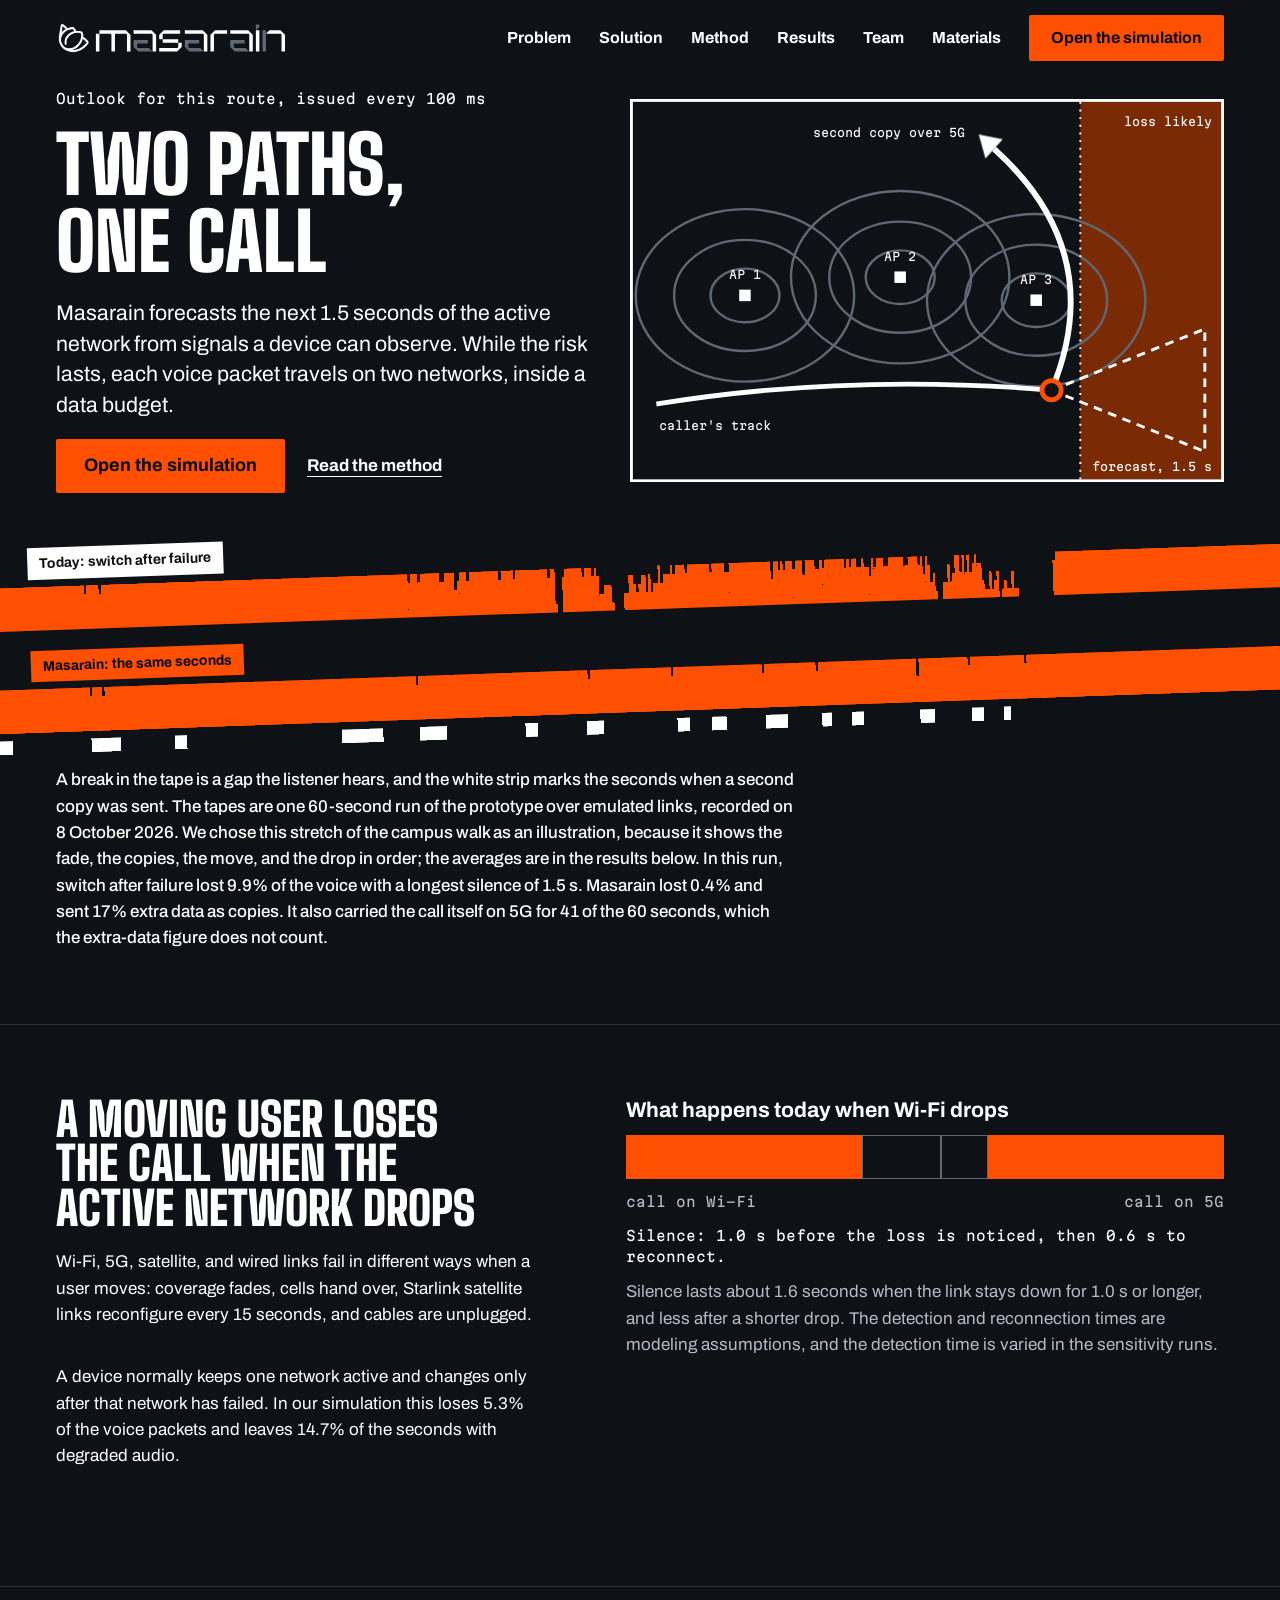
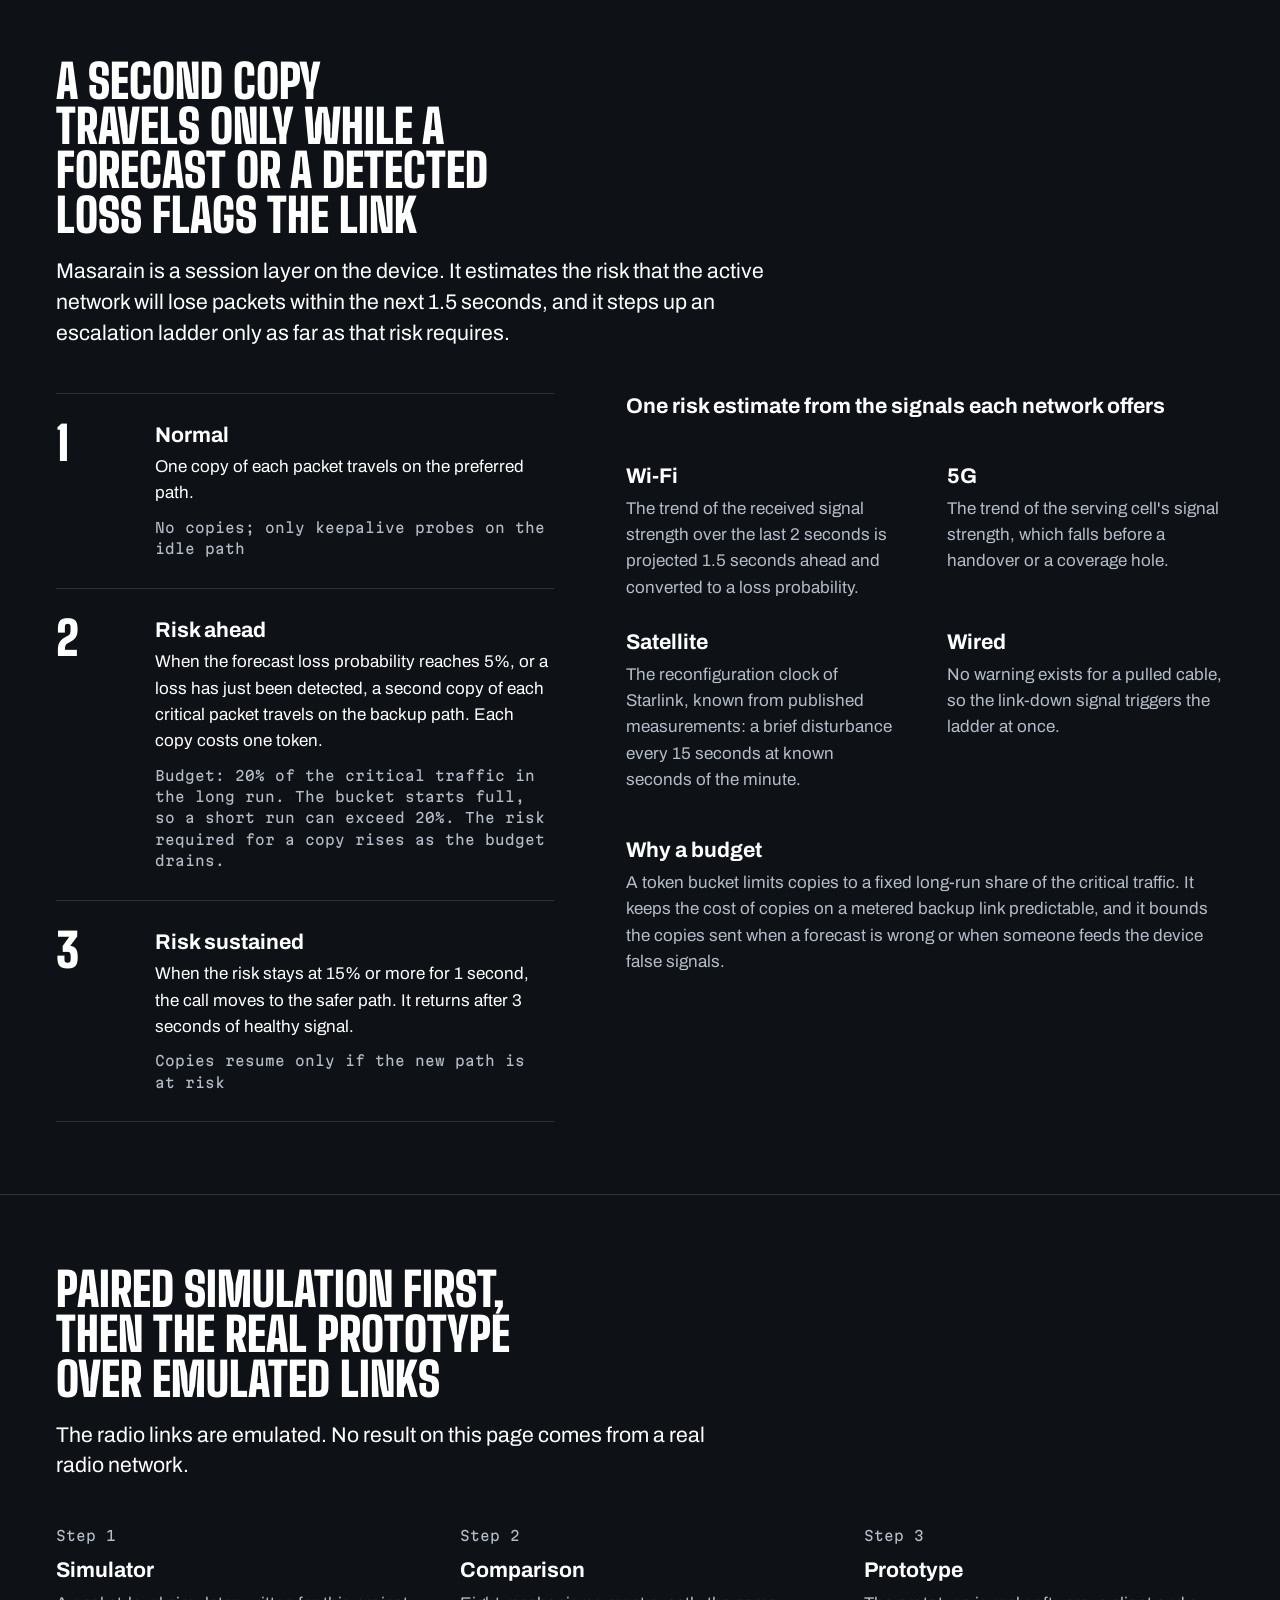
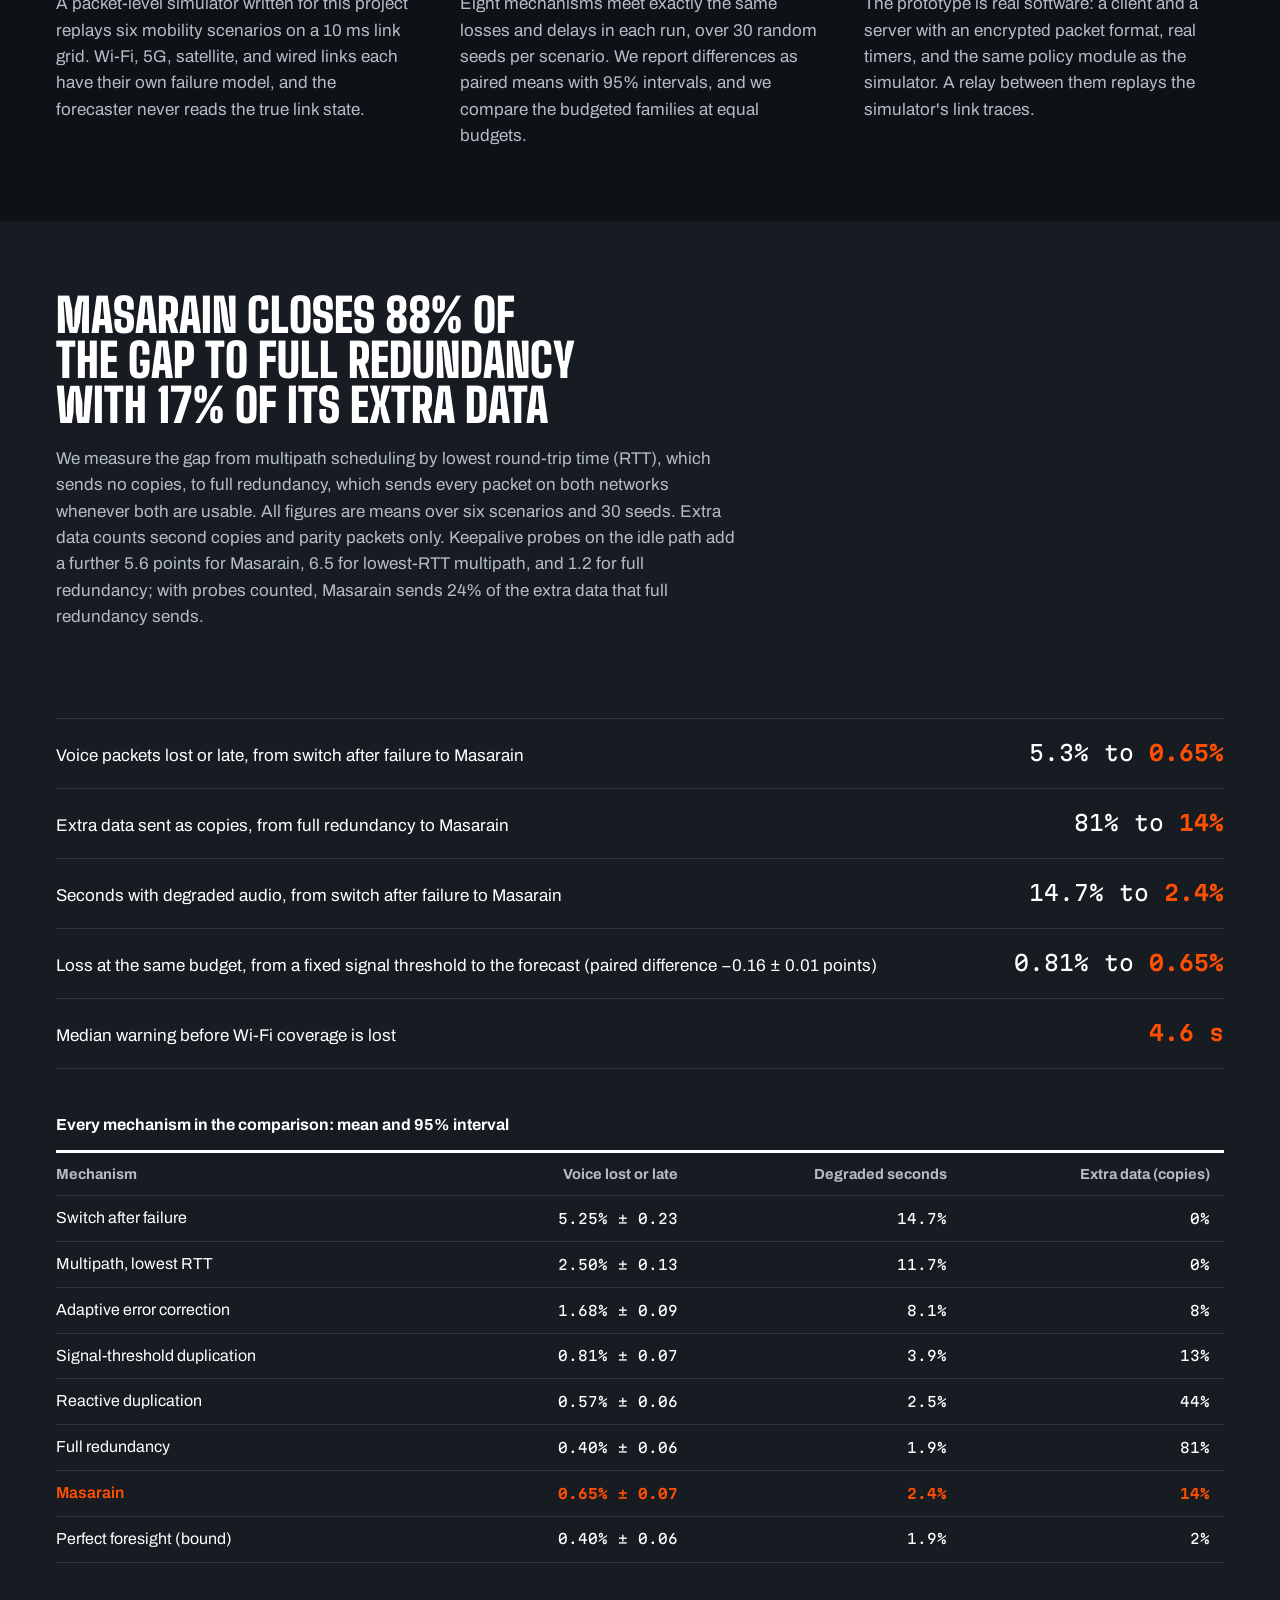
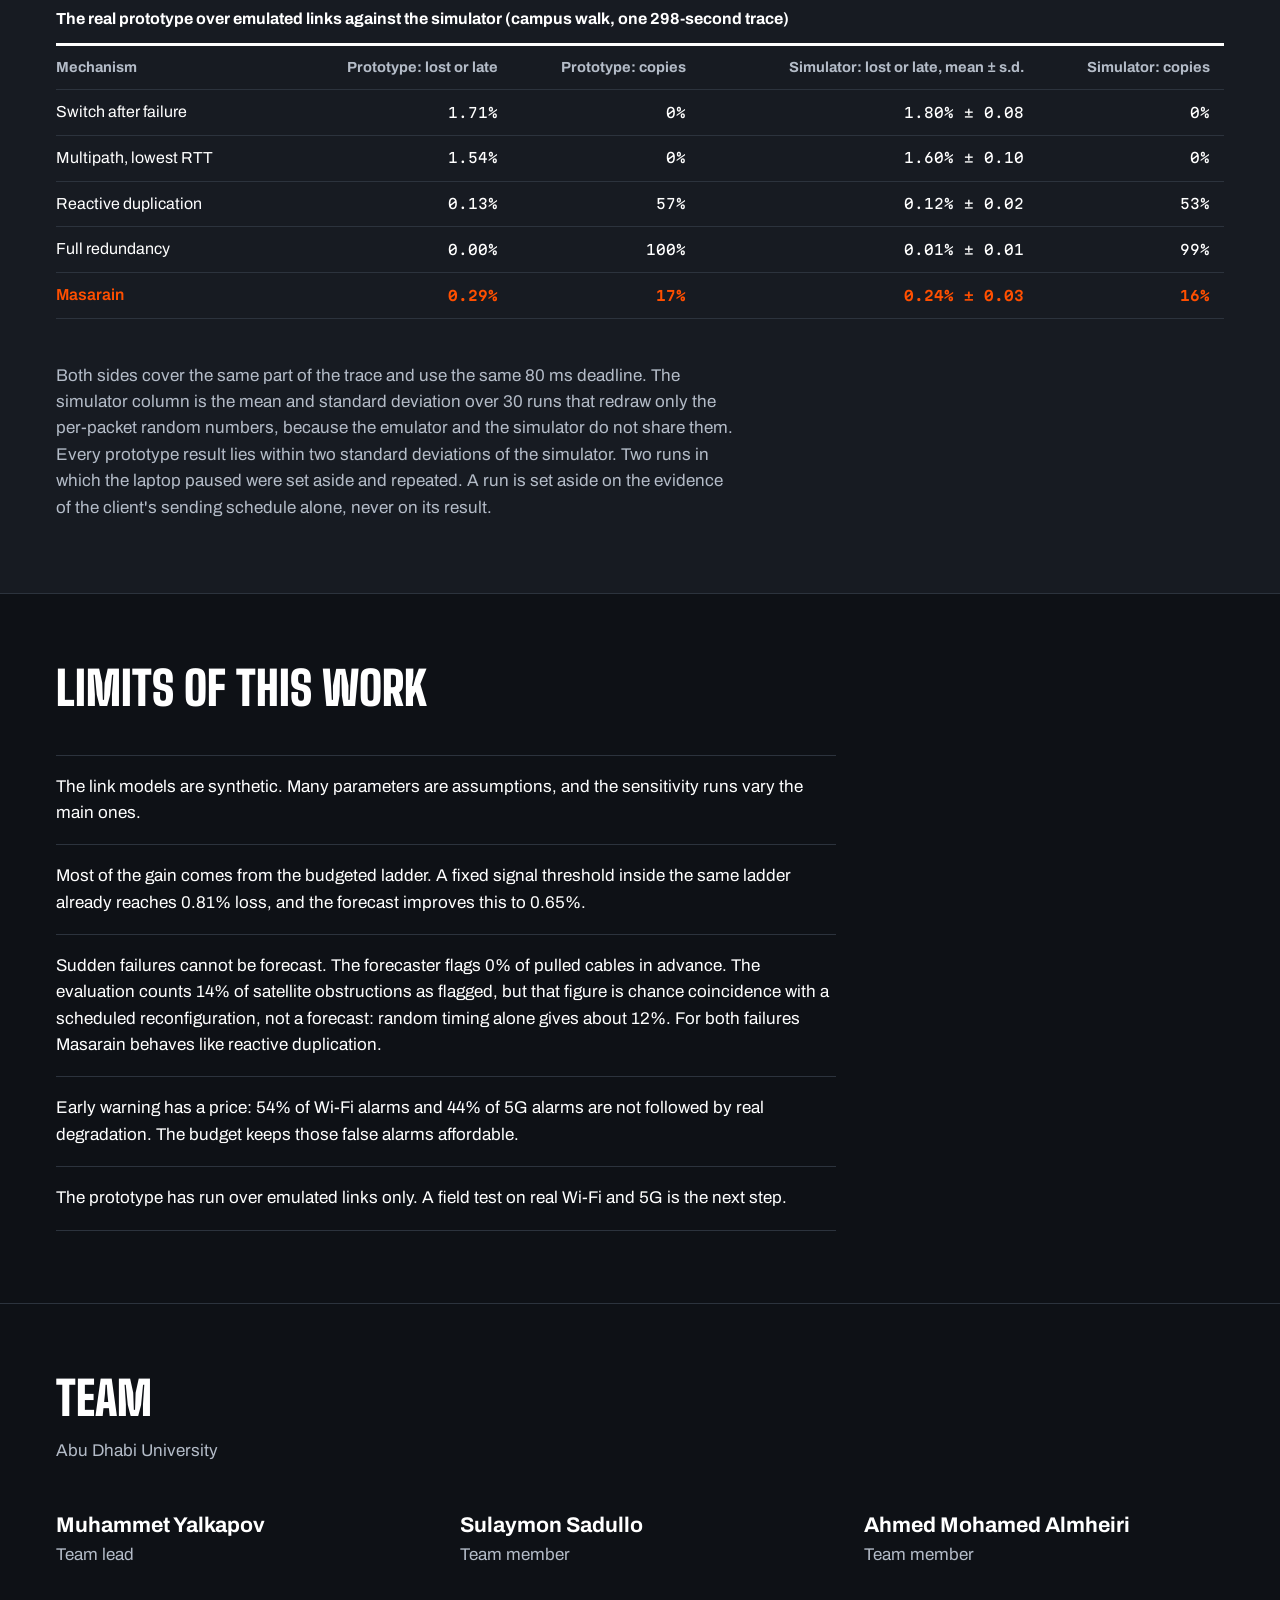
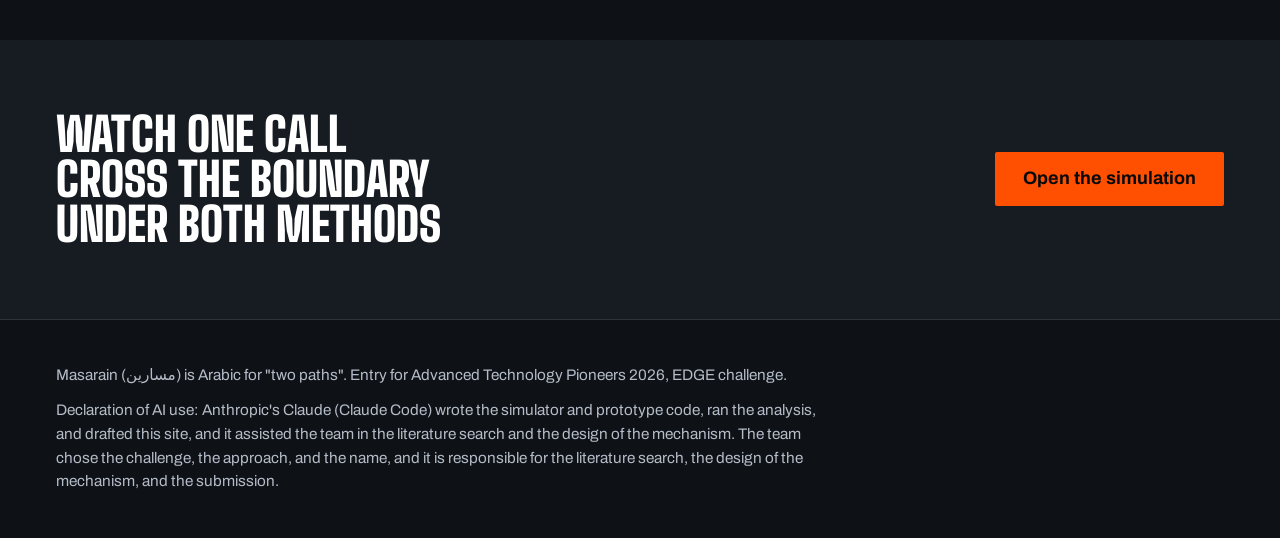
==== index.html @ c587c58c "Add the reference materials page, the deck with motion, and two data files Adds materials.html (resu" ====
<!doctype html>
<html lang="en">
<head>
<meta charset="utf-8">
<meta name="viewport" content="width=device-width, initial-scale=1">
<meta name="robots" content="noindex, nofollow">
<title>Masarain: two paths, one call</title>
<meta name="description" content="Masarain forecasts a failing network and sends a second copy of each critical packet over the backup network for those seconds only, inside a data budget.">
<meta name="theme-color" content="#0E1116">
<link rel="icon" type="image/png" sizes="32x32" href="assets/brand/favicon-32.png">
<link rel="apple-touch-icon" href="assets/brand/favicon-180.png">
<link rel="stylesheet" href="assets/fonts.css">
<link rel="stylesheet" href="assets/site.css">
</head>
<body>

<header class="wrap site-header">
  <a class="wordmark" href="index.html"><img src="assets/brand/logo-on-dark.svg" alt="Masarain" width="232" height="34"></a>
  <nav class="site-nav" aria-label="Sections">
    <a href="#problem">Problem</a>
    <a href="#solution">Solution</a>
    <a href="#method">Method</a>
    <a href="#results">Results</a>
    <a href="#team">Team</a>
    <a href="materials.html">Materials</a>
    <a class="btn" href="simulation.html">Open the simulation</a>
  </nav>
</header>

<main>
<section class="hero">
  <div class="wrap">
    <div class="hero-top">
      <div class="hero-copy">
        <p class="mono">Outlook for this route, issued every 100 ms</p>
        <h1 class="display">Two paths, one call</h1>
        <p class="lede">Masarain forecasts the next 1.5 seconds of the active network from signals a device can observe. While the risk lasts, each voice packet travels on two networks, inside a data budget.</p>
        <div class="hero-actions">
          <a class="btn btn--lg" href="simulation.html">Open the simulation</a>
          <a class="text-link" href="#method">Read the method</a>
        </div>
      </div>
      <svg class="hero-map" viewBox="0 0 620 400" role="img" aria-labelledby="mapTitle mapDesc">
        <title id="mapTitle">Forecast map of one walk</title>
        <desc id="mapDesc">Signal contours around three Wi-Fi access points, the caller's track, a dashed forecast cone reaching a zone where loss is likely, and a second copy leaving over 5G.</desc>
        <rect x="470" y="3" width="147" height="394" fill="var(--zone)"/>
        <g fill="none" stroke="var(--contour)" stroke-width="2.5">
          <ellipse cx="120" cy="205" rx="36" ry="28"/><ellipse cx="120" cy="205" rx="74" ry="58"/><ellipse cx="120" cy="205" rx="114" ry="90"/>
          <ellipse cx="282" cy="186" rx="36" ry="28"/><ellipse cx="282" cy="186" rx="74" ry="58"/><ellipse cx="282" cy="186" rx="114" ry="90"/>
          <ellipse cx="424" cy="210" rx="36" ry="28"/><ellipse cx="424" cy="210" rx="74" ry="58"/><ellipse cx="424" cy="210" rx="114" ry="90"/>
        </g>
        <line x1="470" y1="3" x2="470" y2="397" stroke="var(--ink)" stroke-width="2" stroke-dasharray="2 6"/>
        <g fill="var(--ink)"><rect x="114" y="199" width="12" height="12"/><rect x="276" y="180" width="12" height="12"/><rect x="418" y="204" width="12" height="12"/></g>
        <path d="M 30 318 Q 230 286 440 304" fill="none" stroke="var(--ink)" stroke-width="5" stroke-linecap="square"/>
        <path d="M 440 304 L 600 240 L 600 368 Z" fill="none" stroke="var(--ink)" stroke-width="3" stroke-dasharray="9 7" stroke-linejoin="round"/>
        <path class="draw" style="--len: 300" d="M 440 304 Q 500 160 380 52" fill="none" stroke="var(--copy)" stroke-width="6"/>
        <path class="arrive" d="M 364 37 L 389 42 L 371 62 Z" fill="var(--copy)"/>
        <circle cx="440" cy="304" r="10" fill="var(--ground)" stroke="var(--call)" stroke-width="5"/>
        <g font-family="Martian Mono, Consolas, monospace" font-size="12" fill="var(--ink)">
          <text x="120" y="188" text-anchor="middle">AP 1</text><text x="282" y="169" text-anchor="middle">AP 2</text><text x="424" y="193" text-anchor="middle">AP 3</text>
          <text x="30" y="345">caller's track</text>
          <text x="350" y="40" text-anchor="end">second copy over 5G</text>
          <text x="608" y="28" text-anchor="end">loss likely</text>
          <text x="608" y="388" text-anchor="end">forecast, 1.5 s</text>
        </g>
        <rect x="1.5" y="1.5" width="617" height="397" fill="none" stroke="var(--ink)" stroke-width="3"/>
      </svg>
    </div>
  </div>

  <div class="hero-tapes" role="img" aria-label="Two recorded call tapes: the existing method shows breaks where voice was lost, and Masarain stays almost whole while second copies are sent.">
    <div>
      <span class="chip">Today: switch after failure</span>
      <svg class="tape" viewBox="0 0 600 10" preserveAspectRatio="none" shape-rendering="crispEdges" aria-hidden="true"><rect x="0" y="0.00" width="36" height="10.00"/><rect x="36" y="2.00" width="1" height="8.00"/><rect x="37" y="0.00" width="37" height="10.00"/><rect x="74" y="2.00" width="1" height="8.00"/><rect x="75" y="0.00" width="5" height="10.00"/><rect x="80" y="2.00" width="1" height="8.00"/><rect x="81" y="0.00" width="125" height="10.00"/><rect x="206" y="2.00" width="1" height="8.00"/><rect x="207" y="0.00" width="3" height="10.00"/><rect x="210" y="2.00" width="1" height="8.00"/><rect x="211" y="0.00" width="8" height="10.00"/><rect x="219" y="2.00" width="2" height="8.00"/><rect x="221" y="0.00" width="4" height="10.00"/><rect x="225" y="4.00" width="1" height="6.00"/><rect x="226" y="2.00" width="1" height="8.00"/><rect x="227" y="0.00" width="3" height="10.00"/><rect x="230" y="2.00" width="1" height="8.00"/><rect x="231" y="0.00" width="12" height="10.00"/><rect x="243" y="2.00" width="1" height="8.00"/><rect x="244" y="0.00" width="5" height="10.00"/><rect x="249" y="2.00" width="1" height="8.00"/><rect x="250" y="0.00" width="13" height="10.00"/><rect x="263" y="2.00" width="1" height="8.00"/><rect x="264" y="0.00" width="2" height="10.00"/><rect x="266" y="8.00" width="1" height="2.00"/><rect x="269" y="2.00" width="1" height="8.00"/><rect x="270" y="0.00" width="7" height="10.00"/><rect x="277" y="2.00" width="1" height="8.00"/><rect x="278" y="0.00" width="3" height="10.00"/><rect x="281" y="2.00" width="1" height="8.00"/><rect x="282" y="0.00" width="1" height="10.00"/><rect x="283" y="2.00" width="1" height="8.00"/><rect x="284" y="6.00" width="2" height="4.00"/><rect x="286" y="4.00" width="3" height="6.00"/><rect x="289" y="8.00" width="1" height="2.00"/><rect x="294" y="6.00" width="2" height="4.00"/><rect x="296" y="2.00" width="2" height="8.00"/><rect x="298" y="4.00" width="1" height="6.00"/><rect x="299" y="6.00" width="1" height="4.00"/><rect x="300" y="4.00" width="1" height="6.00"/><rect x="301" y="2.00" width="2" height="8.00"/><rect x="303" y="6.00" width="1" height="4.00"/><rect x="304" y="2.00" width="1" height="8.00"/><rect x="305" y="6.00" width="1" height="4.00"/><rect x="306" y="4.00" width="2" height="6.00"/><rect x="308" y="0.00" width="1" height="10.00"/><rect x="309" y="4.00" width="1" height="6.00"/><rect x="310" y="2.00" width="3" height="8.00"/><rect x="313" y="0.00" width="1" height="10.00"/><rect x="314" y="2.00" width="1" height="8.00"/><rect x="315" y="0.00" width="4" height="10.00"/><rect x="319" y="2.00" width="1" height="8.00"/><rect x="320" y="0.00" width="9" height="10.00"/><rect x="329" y="2.00" width="1" height="8.00"/><rect x="330" y="0.00" width="5" height="10.00"/><rect x="335" y="2.00" width="2" height="8.00"/><rect x="337" y="0.00" width="17" height="10.00"/><rect x="354" y="4.00" width="1" height="6.00"/><rect x="355" y="0.00" width="2" height="10.00"/><rect x="357" y="2.00" width="1" height="8.00"/><rect x="358" y="0.00" width="1" height="10.00"/><rect x="359" y="2.00" width="1" height="8.00"/><rect x="360" y="0.00" width="3" height="10.00"/><rect x="363" y="2.00" width="1" height="8.00"/><rect x="364" y="0.00" width="3" height="10.00"/><rect x="367" y="3.30" width="1" height="6.70"/><rect x="368" y="0.00" width="4" height="10.00"/><rect x="372" y="2.00" width="2" height="8.00"/><rect x="374" y="0.00" width="1" height="10.00"/><rect x="375" y="2.00" width="1" height="8.00"/><rect x="376" y="0.00" width="8" height="10.00"/><rect x="384" y="2.00" width="1" height="8.00"/><rect x="385" y="0.00" width="1" height="10.00"/><rect x="386" y="2.00" width="1" height="8.00"/><rect x="387" y="0.00" width="2" height="10.00"/><rect x="389" y="2.00" width="2" height="8.00"/><rect x="391" y="0.00" width="1" height="10.00"/><rect x="392" y="2.00" width="2" height="8.00"/><rect x="394" y="4.00" width="1" height="6.00"/><rect x="395" y="0.00" width="1" height="10.00"/><rect x="396" y="2.00" width="1" height="8.00"/><rect x="397" y="0.00" width="3" height="10.00"/><rect x="400" y="2.00" width="2" height="8.00"/><rect x="402" y="0.00" width="6" height="10.00"/><rect x="408" y="2.00" width="2" height="8.00"/><rect x="410" y="0.00" width="4" height="10.00"/><rect x="414" y="2.00" width="1" height="8.00"/><rect x="415" y="0.00" width="1" height="10.00"/><rect x="416" y="4.00" width="1" height="6.00"/><rect x="417" y="0.00" width="1" height="10.00"/><rect x="418" y="2.00" width="1" height="8.00"/><rect x="419" y="6.00" width="1" height="4.00"/><rect x="420" y="4.00" width="1" height="6.00"/><rect x="421" y="8.00" width="1" height="2.00"/><rect x="424" y="6.00" width="2" height="4.00"/><rect x="426" y="2.00" width="1" height="8.00"/><rect x="427" y="6.00" width="1" height="4.00"/><rect x="428" y="4.00" width="1" height="6.00"/><rect x="429" y="0.00" width="2" height="10.00"/><rect x="431" y="4.00" width="1" height="6.00"/><rect x="432" y="0.00" width="1" height="10.00"/><rect x="433" y="4.00" width="1" height="6.00"/><rect x="434" y="0.00" width="1" height="10.00"/><rect x="435" y="4.00" width="1" height="6.00"/><rect x="436" y="2.00" width="1" height="8.00"/><rect x="437" y="0.00" width="1" height="10.00"/><rect x="438" y="2.00" width="2" height="8.00"/><rect x="440" y="6.00" width="1" height="4.00"/><rect x="441" y="8.00" width="2" height="2.00"/><rect x="443" y="4.00" width="1" height="6.00"/><rect x="444" y="8.00" width="1" height="2.00"/><rect x="445" y="6.00" width="1" height="4.00"/><rect x="446" y="4.00" width="1" height="6.00"/><rect x="448" y="8.00" width="1" height="2.00"/><rect x="449" y="6.00" width="1" height="4.00"/><rect x="450" y="8.00" width="2" height="2.00"/><rect x="452" y="4.00" width="1" height="6.00"/><rect x="453" y="8.00" width="2" height="2.00"/><rect x="469" y="2.00" width="1" height="8.00"/><rect x="470" y="0.00" width="102" height="10.00"/><rect x="572" y="2.00" width="1" height="8.00"/><rect x="573" y="0.00" width="27" height="10.00"/></svg>
    </div>
    <div>
      <span class="chip chip--call">Masarain: the same seconds</span>
      <svg class="tape" viewBox="0 0 600 10" preserveAspectRatio="none" shape-rendering="crispEdges" aria-hidden="true"><rect x="0" y="0.00" width="37" height="10.00"/><rect x="37" y="2.00" width="1" height="8.00"/><rect x="38" y="0.00" width="37" height="10.00"/><rect x="75" y="2.00" width="1" height="8.00"/><rect x="76" y="0.00" width="4" height="10.00"/><rect x="80" y="2.00" width="1" height="8.00"/><rect x="81" y="0.00" width="127" height="10.00"/><rect x="208" y="2.00" width="1" height="8.00"/><rect x="209" y="0.00" width="69" height="10.00"/><rect x="278" y="2.00" width="1" height="8.00"/><rect x="279" y="0.00" width="33" height="10.00"/><rect x="312" y="2.00" width="1" height="8.00"/><rect x="313" y="0.00" width="36" height="10.00"/><rect x="349" y="2.00" width="1" height="8.00"/><rect x="350" y="0.00" width="21" height="10.00"/><rect x="371" y="2.00" width="1" height="8.00"/><rect x="372" y="0.00" width="40" height="10.00"/><rect x="412" y="4.00" width="1" height="6.00"/><rect x="413" y="0.00" width="20" height="10.00"/><rect x="433" y="2.00" width="1" height="8.00"/><rect x="434" y="0.00" width="22" height="10.00"/><rect x="456" y="2.00" width="1" height="8.00"/><rect x="457" y="0.00" width="116" height="10.00"/><rect x="573" y="1.70" width="1" height="8.30"/><rect x="574" y="0.00" width="26" height="10.00"/></svg>
      <svg class="tape tape--copies" viewBox="0 0 600 10" preserveAspectRatio="none" shape-rendering="crispEdges" aria-hidden="true"><rect x="31" y="0.00" width="12" height="10.00"/><rect x="75" y="0.00" width="12" height="10.00"/><rect x="109" y="0.00" width="5" height="10.00"/><rect x="177" y="0.00" width="17" height="10.00"/><rect x="209" y="0.00" width="11" height="10.00"/><rect x="252" y="0.00" width="5" height="10.00"/><rect x="277" y="0.00" width="7" height="10.00"/><rect x="314" y="0.00" width="5" height="10.00"/><rect x="328" y="0.00" width="6" height="10.00"/><rect x="350" y="0.00" width="9" height="10.00"/><rect x="373" y="0.00" width="4" height="10.00"/><rect x="385" y="0.00" width="5" height="10.00"/><rect x="413" y="0.00" width="6" height="10.00"/><rect x="434" y="0.00" width="5" height="10.00"/><rect x="447" y="0.00" width="3" height="10.00"/><rect x="587" y="0.00" width="4" height="10.00"/></svg>
    </div>
  </div>

  <div class="wrap">
    <p class="hero-note">A break in the tape is a gap the listener hears, and the white strip marks the seconds when a second copy was sent. The tapes are one 60-second run of the prototype over emulated links, recorded on 8 October 2026. We chose this stretch of the campus walk as an illustration, because it shows the fade, the copies, the move, and the drop in order; the averages are in the results below. In this run, switch after failure lost 9.9% of the voice with a longest silence of 1.5 s. Masarain lost 0.4% and sent 17% extra data as copies. It also carried the call itself on 5G for 41 of the 60 seconds, which the extra-data figure does not count.</p>
  </div>
</section>

<section class="section" id="problem">
  <div class="wrap split">
    <div class="section-head">
      <h2 class="display">A moving user loses the call when the active network drops</h2>
      <p class="prose">Wi-Fi, 5G, satellite, and wired links fail in different ways when a user moves: coverage fades, cells hand over, Starlink satellite links reconfigure every 15 seconds, and cables are unplugged.</p>
      <p class="prose">A device normally keeps one network active and changes only after that network has failed. In our simulation this loses 5.3% of the voice packets and leaves 14.7% of the seconds with degraded audio.</p>
    </div>
    <figure class="boundary">
      <h3>What happens today when Wi-Fi drops</h3>
      <div class="boundary-bar" aria-hidden="true"><span></span><span class="gap"></span><span class="gap"></span><span></span></div>
      <div class="boundary-key mono"><span>call on Wi-Fi</span><span>call on 5G</span></div>
      <p class="mono">Silence: 1.0 s before the loss is noticed, then 0.6 s to reconnect.</p>
      <figcaption class="prose muted">Silence lasts about 1.6 seconds when the link stays down for 1.0 s or longer, and less after a shorter drop. The detection and reconnection times are modeling assumptions, and the detection time is varied in the sensitivity runs.</figcaption>
    </figure>
  </div>
</section>

<section class="section" id="solution">
  <div class="wrap">
    <div class="section-head">
      <h2 class="display">A second copy travels only while a forecast or a detected loss flags the link</h2>
      <p class="lede">Masarain is a session layer on the device. It estimates the risk that the active network will lose packets within the next 1.5 seconds, and it steps up an escalation ladder only as far as that risk requires.</p>
    </div>
    <div class="split">
      <ol class="ladder">
        <li><div><h3>Normal</h3><p>One copy of each packet travels on the preferred path.</p><span class="mono">No copies; only keepalive probes on the idle path</span></div></li>
        <li><div><h3>Risk ahead</h3><p>When the forecast loss probability reaches 5%, or a loss has just been detected, a second copy of each critical packet travels on the backup path. Each copy costs one token.</p><span class="mono">Budget: 20% of the critical traffic in the long run. The bucket starts full, so a short run can exceed 20%. The risk required for a copy rises as the budget drains.</span></div></li>
        <li><div><h3>Risk sustained</h3><p>When the risk stays at 15% or more for 1 second, the call moves to the safer path. It returns after 3 seconds of healthy signal.</p><span class="mono">Copies resume only if the new path is at risk</span></div></li>
      </ol>
      <div class="stack">
        <div>
          <h3>One risk estimate from the signals each network offers</h3>
        </div>
        <div class="signals">
          <div><h3>Wi-Fi</h3><p class="muted">The trend of the received signal strength over the last 2 seconds is projected 1.5 seconds ahead and converted to a loss probability.</p></div>
          <div><h3>5G</h3><p class="muted">The trend of the serving cell's signal strength, which falls before a handover or a coverage hole.</p></div>
          <div><h3>Satellite</h3><p class="muted">The reconfiguration clock of Starlink, known from published measurements: a brief disturbance every 15 seconds at known seconds of the minute.</p></div>
          <div><h3>Wired</h3><p class="muted">No warning exists for a pulled cable, so the link-down signal triggers the ladder at once.</p></div>
        </div>
        <div>
          <h3>Why a budget</h3>
          <p class="prose muted">A token bucket limits copies to a fixed long-run share of the critical traffic. It keeps the cost of copies on a metered backup link predictable, and it bounds the copies sent when a forecast is wrong or when someone feeds the device false signals.</p>
        </div>
      </div>
    </div>
  </div>
</section>

<section class="section" id="method">
  <div class="wrap">
    <div class="section-head">
      <h2 class="display">Paired simulation first, then the real prototype over emulated links</h2>
      <p class="lede">The radio links are emulated. No result on this page comes from a real radio network.</p>
    </div>
    <ol class="steps">
      <li><span class="mono">Step 1</span><h3>Simulator</h3><p class="muted">A packet-level simulator written for this project replays six mobility scenarios on a 10 ms link grid. Wi-Fi, 5G, satellite, and wired links each have their own failure model, and the forecaster never reads the true link state.</p></li>
      <li><span class="mono">Step 2</span><h3>Comparison</h3><p class="muted">Eight mechanisms meet exactly the same losses and delays in each run, over 30 random seeds per scenario. We report differences as paired means with 95% intervals, and we compare the budgeted families at equal budgets.</p></li>
      <li><span class="mono">Step 3</span><h3>Prototype</h3><p class="muted">The prototype is real software: a client and a server with an encrypted packet format, real timers, and the same policy module as the simulator. A relay between them replays the simulator's link traces.</p></li>
    </ol>
  </div>
</section>

<section class="section section--panel" id="results">
  <div class="wrap stack">
    <div class="section-head">
      <h2 class="display">Masarain closes 88% of the gap to full redundancy with 17% of its extra data</h2>
      <p class="prose muted">We measure the gap from multipath scheduling by lowest round-trip time (RTT), which sends no copies, to full redundancy, which sends every packet on both networks whenever both are usable. All figures are means over six scenarios and 30 seeds. Extra data counts second copies and parity packets only. Keepalive probes on the idle path add a further 5.6 points for Masarain, 6.5 for lowest-RTT multipath, and 1.2 for full redundancy; with probes counted, Masarain sends 24% of the extra data that full redundancy sends.</p>
    </div>
    <ul class="findings">
      <li><span>Voice packets lost or late, from switch after failure to Masarain</span><span class="figure">5.3% to <b>0.65%</b></span></li>
      <li><span>Extra data sent as copies, from full redundancy to Masarain</span><span class="figure">81% to <b>14%</b></span></li>
      <li><span>Seconds with degraded audio, from switch after failure to Masarain</span><span class="figure">14.7% to <b>2.4%</b></span></li>
      <li><span>Loss at the same budget, from a fixed signal threshold to the forecast (paired difference −0.16 ± 0.01 points)</span><span class="figure">0.81% to <b>0.65%</b></span></li>
      <li><span>Median warning before Wi-Fi coverage is lost</span><span class="figure"><b>4.6 s</b></span></li>
    </ul>
    <div class="table-scroll">
      <table class="data-table">
        <caption>Every mechanism in the comparison: mean and 95% interval</caption>
        <thead><tr><th scope="col">Mechanism</th><th scope="col">Voice lost or late</th><th scope="col">Degraded seconds</th><th scope="col">Extra data (copies)</th></tr></thead>
        <tbody>
          <tr><td>Switch after failure</td><td>5.25% ± 0.23</td><td>14.7%</td><td>0%</td></tr>
          <tr><td>Multipath, lowest RTT</td><td>2.50% ± 0.13</td><td>11.7%</td><td>0%</td></tr>
          <tr><td>Adaptive error correction</td><td>1.68% ± 0.09</td><td>8.1%</td><td>8%</td></tr>
          <tr><td>Signal-threshold duplication</td><td>0.81% ± 0.07</td><td>3.9%</td><td>13%</td></tr>
          <tr><td>Reactive duplication</td><td>0.57% ± 0.06</td><td>2.5%</td><td>44%</td></tr>
          <tr><td>Full redundancy</td><td>0.40% ± 0.06</td><td>1.9%</td><td>81%</td></tr>
          <tr class="ours"><td>Masarain</td><td>0.65% ± 0.07</td><td>2.4%</td><td>14%</td></tr>
          <tr><td>Perfect foresight (bound)</td><td>0.40% ± 0.06</td><td>1.9%</td><td>2%</td></tr>
        </tbody>
      </table>
    </div>
    <div class="table-scroll">
      <table class="data-table">
        <caption>The real prototype over emulated links against the simulator (campus walk, one 298-second trace)</caption>
        <thead><tr><th scope="col">Mechanism</th><th scope="col">Prototype: lost or late</th><th scope="col">Prototype: copies</th><th scope="col">Simulator: lost or late, mean ± s.d.</th><th scope="col">Simulator: copies</th></tr></thead>
        <tbody>
          <tr><td>Switch after failure</td><td>1.71%</td><td>0%</td><td>1.80% ± 0.08</td><td>0%</td></tr>
          <tr><td>Multipath, lowest RTT</td><td>1.54%</td><td>0%</td><td>1.60% ± 0.10</td><td>0%</td></tr>
          <tr><td>Reactive duplication</td><td>0.13%</td><td>57%</td><td>0.12% ± 0.02</td><td>53%</td></tr>
          <tr><td>Full redundancy</td><td>0.00%</td><td>100%</td><td>0.01% ± 0.01</td><td>99%</td></tr>
          <tr class="ours"><td>Masarain</td><td>0.29%</td><td>17%</td><td>0.24% ± 0.03</td><td>16%</td></tr>
        </tbody>
      </table>
    </div>
    <p class="prose muted">Both sides cover the same part of the trace and use the same 80 ms deadline. The simulator column is the mean and standard deviation over 30 runs that redraw only the per-packet random numbers, because the emulator and the simulator do not share them. Every prototype result lies within two standard deviations of the simulator. Two runs in which the laptop paused were set aside and repeated. A run is set aside on the evidence of the client's sending schedule alone, never on its result.</p>
  </div>
</section>

<section class="section" id="limits">
  <div class="wrap">
    <div class="section-head"><h2 class="display">Limits of this work</h2></div>
    <ul class="limits">
      <li>The link models are synthetic. Many parameters are assumptions, and the sensitivity runs vary the main ones.</li>
      <li>Most of the gain comes from the budgeted ladder. A fixed signal threshold inside the same ladder already reaches 0.81% loss, and the forecast improves this to 0.65%.</li>
      <li>Sudden failures cannot be forecast. The forecaster flags 0% of pulled cables in advance. The evaluation counts 14% of satellite obstructions as flagged, but that figure is chance coincidence with a scheduled reconfiguration, not a forecast: random timing alone gives about 12%. For both failures Masarain behaves like reactive duplication.</li>
      <li>Early warning has a price: 54% of Wi-Fi alarms and 44% of 5G alarms are not followed by real degradation. The budget keeps those false alarms affordable.</li>
      <li>The prototype has run over emulated links only. A field test on real Wi-Fi and 5G is the next step.</li>
    </ul>
  </div>
</section>

<section class="section" id="team">
  <div class="wrap">
    <div class="section-head"><h2 class="display">Team</h2><p class="prose muted">Abu Dhabi University</p></div>
    <ul class="team">
      <li><b>Muhammet Yalkapov</b><span class="muted">Team lead</span></li>
      <li><b>Sulaymon Sadullo</b><span class="muted">Team member</span></li>
      <li><b>Ahmed Mohamed Almheiri</b><span class="muted">Team member</span></li>
    </ul>
  </div>
</section>

<section class="section section--panel">
  <div class="wrap cta">
    <h2 class="display">Watch one call cross the boundary under both methods</h2>
    <a class="btn btn--lg" href="simulation.html">Open the simulation</a>
  </div>
</section>
</main>

<footer class="wrap site-footer">
  <p>Masarain (<span lang="ar" dir="rtl">مسارين</span>) is Arabic for "two paths". Entry for Advanced Technology Pioneers 2026, EDGE challenge.</p>
  <p>Declaration of AI use: Anthropic's Claude (Claude Code) wrote the simulator and prototype code, ran the analysis, and drafted this site, and it assisted the team in the literature search and the design of the mechanism. The team chose the challenge, the approach, and the name, and it is responsible for the literature search, the design of the mechanism, and the submission.</p>
</footer>

</body>
</html>
---- assets/fonts.css ----
/* Generated: one rule per font file of the site. */
@font-face { font-family: "Big Shoulders Display"; src: url("../fonts/big-shoulders-display-latin.woff2") format("woff2"); font-weight: 800 900; font-display: swap; }
@font-face { font-family: "Archivo"; src: url("../fonts/archivo-latin.woff2") format("woff2"); font-weight: 400 700; font-display: swap; }
@font-face { font-family: "Martian Mono"; src: url("../fonts/martian-mono-latin.woff2") format("woff2"); font-weight: 400 600; font-display: swap; }
---- assets/site.css ----
/* Masarain: one stylesheet for the landing page and the simulation.
   Every color, size, and duration below is a token; the pages use the tokens and nothing else. */

:root {
  /* surfaces, darkest first */
  --ground: #0E1116;
  --surface: #171B22;
  --surface-2: #1F242D;
  /* ink */
  --ink: #FFFFFF;
  --ink-2: #B4BCC8;
  --rule: #2C333D;
  /* meaning */
  --call: #FF4F00;        /* voice that arrived in time, and the one action color */
  --call-hover: #FF6A26;
  --on-call: #0A0A0A;     /* text on --call */
  --copy: #FFFFFF;        /* second copies and the forecast */
  --zone: #7A2B06;        /* stretch where loss is likely, on the ground */
  --zone-2: #3B1A0C;      /* the same stretch inside a panel */
  --contour: #5F6875;
  /* type */
  --font-display: "Big Shoulders Display", Bahnschrift, "Arial Narrow", sans-serif;
  --font-body: Archivo, "Segoe UI", system-ui, sans-serif;
  --font-mono: "Martian Mono", Consolas, "Cascadia Mono", monospace;
  --step--1: 0.8125rem;
  --step-0: 1rem;
  --step-1: 1.25rem;
  --step-2: 1.625rem;
  --step-3: 2.75rem;
  --step-4: clamp(2.75rem, 6.2vw, 5.25rem);
  /* space */
  --gutter: clamp(16px, 4.4vw, 56px);
  --s-1: 8px; --s-2: 12px; --s-3: 18px; --s-4: 28px; --s-5: 44px; --s-6: 72px; --s-7: 112px;
  /* motion: interface settles on one curve, data moves at data speed with no easing */
  --dur-quick: 150ms;
  --dur-fast: 250ms;
  --dur-slow: 400ms;
  --dur-emph: 700ms;
  --ease-out: cubic-bezier(0.22, 1, 0.36, 1);
}

@view-transition { navigation: auto; }

*, *::before, *::after { box-sizing: border-box; }
html { background: var(--ground); color: var(--ink); font-family: var(--font-body); font-size: 17px; line-height: 1.55;
       -webkit-text-size-adjust: 100%; scroll-behavior: smooth; scroll-padding-top: var(--s-4); }
body { margin: 0; background: var(--ground); overflow-x: hidden; }
h1, h2, h3, p, ol, ul, figure { margin: 0; }
ol, ul { padding: 0; list-style: none; }
a { color: inherit; }
a:focus-visible, button:focus-visible, select:focus-visible, input:focus-visible { outline: 3px solid var(--ink); outline-offset: 3px; }
table { border-collapse: collapse; width: 100%; }

.wrap { max-width: 1280px; margin: 0 auto; padding-left: var(--gutter); padding-right: var(--gutter); }
.display { font-family: var(--font-display); font-weight: 900; font-stretch: 75%; text-transform: uppercase; letter-spacing: 0;
           line-height: 0.96; text-wrap: balance; }
.mono { font-family: var(--font-mono); font-size: var(--step--1); font-variant-numeric: tabular-nums; }
.lede { font-size: var(--step-1); line-height: 1.45; max-width: 62ch; text-wrap: pretty; }
.prose { max-width: 68ch; text-wrap: pretty; }
.prose + .prose { margin-top: var(--s-3); }
.muted { color: var(--ink-2); }

/* header, shared by both pages */
.site-header { display: flex; flex-wrap: wrap; align-items: center; justify-content: space-between; gap: var(--s-2) var(--s-4);
               min-height: 76px; padding-top: var(--s-2); padding-bottom: var(--s-2); }
.wordmark { font-family: var(--font-display); font-weight: 900; font-stretch: 75%; font-size: 2rem; text-transform: uppercase;
            letter-spacing: 0.01em; text-decoration: none; view-transition-name: wordmark; }
.wordmark { display: block; line-height: 0; }
.wordmark img { display: block; height: 34px; width: auto; }
.site-nav { display: flex; flex-wrap: wrap; align-items: center; gap: var(--s-2) var(--s-4); font-weight: 700; font-size: 0.94rem; }
.site-nav a { text-decoration: none; }
.site-nav a:not(.btn):hover { text-decoration: underline; text-underline-offset: 5px; }

.btn { display: inline-flex; align-items: center; justify-content: center; min-height: 46px; padding: 0 22px; border: 0;
       border-radius: 2px; background: var(--call); color: var(--on-call); font: inherit; font-weight: 700; text-decoration: none;
       cursor: pointer; transition: background-color var(--dur-quick) var(--ease-out); }
.btn:hover { background: var(--call-hover); }
.btn:disabled { opacity: 0.55; cursor: default; }
.btn--lg { min-height: 54px; padding: 0 28px; font-size: 1.06rem; }
.btn--quiet { background: transparent; color: var(--ink); box-shadow: inset 0 0 0 2px var(--ink); }
.btn--quiet:hover { background: var(--surface-2); }
.text-link { font-weight: 700; text-underline-offset: 5px; }

/* tapes: the call as heard. A break is an absence, so it reads without color. */
.tape { display: block; width: 100%; height: 44px; }
.tape rect { fill: var(--call); }
.tape--copies { height: 14px; }
.tape--copies rect { fill: var(--copy); }
.chip { display: inline-block; padding: 5px 12px; font-size: 0.82rem; font-weight: 700; background: var(--ink); color: var(--ground); }
.chip--call { background: var(--call); color: var(--on-call); }

/* ---------------------------------------------------------------- landing: hero */
.hero { padding-top: var(--s-2); overflow: hidden; }
.hero-top { display: flex; flex-wrap: wrap; align-items: center; gap: var(--s-4) 40px; }
.hero-copy { flex: 1 1 460px; min-width: 0; display: flex; flex-direction: column; gap: var(--s-3); }
.hero h1 { font-size: var(--step-4); }
.hero-actions { display: flex; flex-wrap: wrap; align-items: center; gap: var(--s-3) 22px; }
.hero-map { flex: 1 1 520px; min-width: 0; width: 100%; height: auto; }
.hero-tapes { display: flex; flex-direction: column; gap: 20px; margin: 34px calc(-1 * var(--gutter) - 40px) 0; transform: rotate(-2deg); }
.hero-tapes > div { display: flex; flex-direction: column; gap: 7px; }
.hero-tapes .chip { align-self: flex-start; margin-left: calc(var(--gutter) + 70px); }
.hero-note { margin-top: 34px; padding-bottom: var(--s-6); max-width: 74ch; font-weight: 500; }

@media (prefers-reduced-motion: no-preference) {
  .hero-tapes .tape { animation: print var(--dur-emph) linear both; }
  .hero-tapes > div:nth-child(2) .tape { animation-delay: 120ms; }
  .hero-map .draw { stroke-dasharray: var(--len); animation: draw var(--dur-emph) var(--ease-out) 200ms both; }
  .hero-map .arrive { animation: arrive var(--dur-fast) var(--ease-out) 820ms both; }
}
@keyframes print { from { clip-path: inset(0 100% 0 0); } to { clip-path: inset(0 0 0 0); } }
@keyframes draw { from { stroke-dashoffset: var(--len); } to { stroke-dashoffset: 0; } }
@keyframes arrive { from { opacity: 0; } to { opacity: 1; } }

/* ---------------------------------------------------------------- landing: sections */
.section { padding-top: var(--s-6); padding-bottom: var(--s-6); border-top: 1px solid var(--rule); }
.section--panel { background: var(--surface); border-top: 0; }
.section h2 { font-size: var(--step-3); max-width: 22ch; }
.section-head { display: flex; flex-direction: column; gap: var(--s-3); margin-bottom: var(--s-5); }
.split { display: grid; grid-template-columns: minmax(0, 5fr) minmax(0, 6fr); gap: var(--s-5) var(--s-6); align-items: start; }
h3 { font-size: var(--step-1); line-height: 1.25; font-weight: 700; }

.boundary { display: flex; flex-direction: column; gap: var(--s-2); }
.boundary-bar { display: grid; grid-template-columns: 30fr 10fr 6fr 30fr; height: 44px; }
.boundary-bar span { background: var(--call); }
.boundary-bar span.gap { background: transparent; box-shadow: inset 0 0 0 1px var(--contour); }
.boundary-key { display: flex; justify-content: space-between; gap: var(--s-3); color: var(--ink-2); }

.ladder { counter-reset: rung; display: grid; gap: 0; }
.ladder li { counter-increment: rung; display: grid; grid-template-columns: 4.2rem minmax(0, 1fr); gap: var(--s-2) var(--s-4);
             padding: var(--s-4) 0; border-top: 1px solid var(--rule); }
.ladder li:last-child { border-bottom: 1px solid var(--rule); }
.ladder li::before { content: counter(rung); font-family: var(--font-display); font-weight: 900; font-stretch: 75%; font-size: var(--step-3);
                     line-height: 0.9; color: var(--ink); }
.ladder p { margin-top: 6px; max-width: 60ch; }
.ladder .mono { display: block; margin-top: 10px; color: var(--ink-2); }

.signals { display: grid; grid-template-columns: repeat(auto-fit, minmax(230px, 1fr)); gap: var(--s-4) var(--s-5); }
.signals h3 { margin-bottom: 6px; }
.steps { display: grid; grid-template-columns: repeat(auto-fit, minmax(270px, 1fr)); gap: var(--s-5); }
.steps h3 { margin-bottom: 8px; }
.steps .mono { color: var(--ink-2); display: block; margin-bottom: 10px; }
.stack h3 + .prose { margin-top: 6px; }

.findings li { display: grid; grid-template-columns: minmax(0, 1fr) auto; gap: 6px var(--s-4); align-items: baseline;
               padding: var(--s-3) 0; border-top: 1px solid var(--rule); }
.findings li:last-child { border-bottom: 1px solid var(--rule); }
.findings .figure { font-family: var(--font-mono); font-size: var(--step-1); font-variant-numeric: tabular-nums; white-space: nowrap; }
.findings .figure b { color: var(--call); font-weight: 600; }

.table-scroll { overflow-x: auto; }
.data-table { min-width: 560px; font-size: 0.94rem; }
.data-table caption { caption-side: top; text-align: left; padding-bottom: var(--s-2); font-weight: 700; }
.data-table th, .data-table td { padding: 10px 14px 10px 0; text-align: right; border-top: 1px solid var(--rule); white-space: nowrap; }
.data-table th:first-child, .data-table td:first-child { text-align: left; white-space: normal; }
.data-table thead th { border-top: 3px solid var(--ink); font-weight: 700; color: var(--ink-2); font-size: 0.86rem; }
.data-table td { font-family: var(--font-mono); font-size: var(--step--1); font-variant-numeric: tabular-nums; }
.data-table td:first-child { font-family: var(--font-body); font-size: inherit; }
.data-table tr.ours td { color: var(--call); font-weight: 600; }
.data-table tbody tr:last-child td { border-bottom: 1px solid var(--rule); }
.stack { display: grid; gap: var(--s-5); }

.limits li { padding: var(--s-3) 0; border-top: 1px solid var(--rule); max-width: 78ch; }
.limits li:last-child { border-bottom: 1px solid var(--rule); }
.team { display: grid; grid-template-columns: repeat(auto-fit, minmax(220px, 1fr)); gap: var(--s-4) var(--s-5); }
.team b { display: block; font-size: var(--step-1); }
.cta { display: flex; flex-wrap: wrap; align-items: center; justify-content: space-between; gap: var(--s-4); }
.cta h2 { max-width: 18ch; }
.site-footer { padding-top: var(--s-5); padding-bottom: var(--s-5); border-top: 1px solid var(--rule); color: var(--ink-2); font-size: 0.9rem; }
.site-footer p { max-width: 86ch; }
.site-footer p + p { margin-top: var(--s-2); }

/* ---------------------------------------------------------------- simulation */
.sim-head { display: flex; flex-wrap: wrap; align-items: flex-end; justify-content: space-between; gap: var(--s-3) var(--s-4);
            padding-top: var(--s-2); padding-bottom: var(--s-3); }
.sim-head h1 { font-size: var(--step-3); }
.sim-head .sub { margin-top: 6px; color: var(--ink-2); }
.controls { display: flex; flex-wrap: wrap; align-items: flex-end; gap: var(--s-2) var(--s-3); }
.field { display: flex; flex-direction: column; gap: 5px; font-size: 0.78rem; color: var(--ink-2); }
select { font: inherit; font-size: 0.9rem; min-height: 46px; padding: 0 12px; min-width: 220px; border-radius: 2px;
         border: 1px solid var(--contour); background: var(--surface); color: var(--ink); }
.clock { min-width: 8.5ch; text-align: right; font-family: var(--font-display); font-weight: 900; font-stretch: 75%; font-size: var(--step-3);
         line-height: 0.9; font-variant-numeric: tabular-nums; }
.clock small { display: block; margin-top: 6px; font-family: var(--font-mono); font-weight: 400; font-size: 0.72rem; color: var(--ink-2); }

.narration { display: grid; grid-template-columns: auto minmax(0, 1fr); gap: var(--s-2) var(--s-4); align-items: baseline;
             padding: var(--s-3) 0; border-top: 3px solid var(--ink); border-bottom: 1px solid var(--rule); min-height: 5.2rem; }
.narration p { font-size: var(--step-1); line-height: 1.35; font-weight: 500; text-wrap: pretty; }

.scores { display: grid; grid-template-columns: repeat(2, minmax(0, 1fr)); gap: 0 var(--s-5); }
.score { padding: var(--s-3) 0; }
.score h2 { font-family: var(--font-body); font-size: 0.94rem; font-weight: 700; text-transform: none; }
.score h2 span { font-weight: 400; color: var(--ink-2); }
.score dl { display: grid; grid-template-columns: repeat(3, minmax(0, 1fr)); gap: var(--s-2); margin: 10px 0 0; }
.score dd { margin: 0; font-family: var(--font-display); font-weight: 900; font-stretch: 75%; font-size: var(--step-3); line-height: 0.95;
            font-variant-numeric: tabular-nums; }
.score dt { order: 2; margin-top: 4px; font-size: 0.78rem; color: var(--ink-2); }
.score div { display: flex; flex-direction: column; }
.score--ours dd { color: var(--call); }

.stage { background: var(--surface); margin-top: var(--s-2); }
.stage-title { display: flex; flex-wrap: wrap; justify-content: space-between; gap: 6px var(--s-4); padding: var(--s-2) var(--s-3) 0;
               color: var(--ink-2); }
.stage canvas { display: block; width: 100%; }
.chart { display: grid; grid-template-columns: 216px minmax(0, 1fr) 150px; border-top: 3px solid var(--ink); border-bottom: 3px solid var(--ink); }
.chart-labels > div, .chart-read > div { display: flex; flex-direction: column; justify-content: center; padding: 0 var(--s-3);
                                         border-bottom: 1px solid var(--rule); }
.chart-labels > div:last-child, .chart-read > div:last-child { border-bottom: 0; }
.chart-labels b, .chart-labels span { white-space: nowrap; overflow: hidden; text-overflow: ellipsis; }
.chart-labels b { font-size: 0.94rem; }
.chart-labels span { font-size: 0.74rem; color: var(--ink-2); }
.chart-read { border-left: 1px solid var(--rule); font-family: var(--font-mono); font-size: var(--step--1); font-variant-numeric: tabular-nums;
              white-space: nowrap; }
.lane-sig { height: 78px; } .lane-risk { height: 56px; } .lane-tape { height: 52px; } .lane-copy { height: 44px; }
.axis { padding: 6px 150px 10px 216px; }
.axis canvas { height: 22px; }

.transport { display: flex; flex-wrap: wrap; align-items: center; gap: var(--s-2) var(--s-3); padding: var(--s-2) var(--s-3) var(--s-3); }
.transport input[type="range"] { flex: 1 1 240px; accent-color: var(--call); min-height: 32px; }
.legend { display: flex; flex-wrap: wrap; gap: 6px var(--s-4); padding: var(--s-3) 0 0; font-size: 0.8rem; color: var(--ink-2); }
.legend i { display: inline-block; width: 16px; height: 10px; margin-right: 7px; vertical-align: -1px; }
.legend .k-call { background: var(--call); } .legend .k-copy { background: var(--copy); } .legend .k-risk { background: var(--ink-2); }
.legend .k-gap { box-shadow: inset 0 0 0 1px var(--ink-2); } .legend .k-zone { background: var(--zone); }
.legend .k-moved { background: var(--contour); }
.sim-foot { padding-top: var(--s-3); padding-bottom: var(--s-5); color: var(--ink-2); font-size: 0.86rem; max-width: 92ch; }
[hidden] { display: none !important; }

@media (max-width: 900px) {
  .split { grid-template-columns: minmax(0, 1fr); }
  .chart { grid-template-columns: 124px minmax(0, 1fr); }
  .chart-read { display: none; }
  .axis { padding-left: 124px; padding-right: 0; }
  .chart-labels > div { padding: 0 8px; }
  .chart-labels span { display: none; }
  .scores { grid-template-columns: minmax(0, 1fr); }
}
@media (max-width: 620px) {
  .findings li { grid-template-columns: minmax(0, 1fr); }
  .ladder li { grid-template-columns: 2.6rem minmax(0, 1fr); }
  .section h2, .sim-head h1 { font-size: 2.2rem; }
  .score dd, .clock { font-size: 2.1rem; }
  select { min-width: 0; width: 100%; }
  .field { flex: 1 1 100%; }
  .narration { grid-template-columns: minmax(0, 1fr); }
}
@media (prefers-reduced-motion: reduce) {
  html { scroll-behavior: auto; }
  * { transition-duration: 0.01ms !important; animation-duration: 0.01ms !important; animation-delay: 0ms !important; }
}

/* ---------------------------------------------------------------- reference materials (materials.html)
   Rules for the reference page only. They use the tokens above. */
.site-nav a[aria-current="page"] { text-decoration: underline; text-underline-offset: 5px; }
.page-head { padding-top: var(--s-4); padding-bottom: var(--s-5); }
.page-head h1 { font-size: var(--step-3); margin-bottom: var(--s-3); }
.page-head .lede + .prose { margin-top: var(--s-2); }
.materials .label { margin: 0; font-family: var(--font-body); font-size: 0.94rem; font-weight: 700; line-height: 1.55; }
.materials .prose a, .toc a, .subnav a, .defs a { text-underline-offset: 5px; }

/* contents: eight entries, read down the first column and then down the second */
.toc { margin-top: var(--s-5); }
.toc ol { counter-reset: entry; display: grid; grid-template-columns: repeat(2, minmax(0, 1fr)); grid-template-rows: repeat(4, auto);
          grid-auto-flow: column; column-gap: var(--s-6); margin-top: var(--s-2); }
.toc li { counter-increment: entry; display: grid; grid-template-columns: 2.2rem minmax(0, 1fr); column-gap: var(--s-2);
          align-content: start; padding: var(--s-2) 0; border-bottom: 1px solid var(--rule); }
.toc li:first-child, .toc li:nth-child(5) { border-top: 1px solid var(--rule); }
.toc li::before { content: counter(entry); grid-row: 1 / span 2; font-family: var(--font-display); font-weight: 900; font-stretch: 75%;
                  font-size: var(--step-2); line-height: 1.1; }
.toc li a { justify-self: start; font-weight: 700; }
.toc li span { color: var(--ink-2); font-size: 0.94rem; text-wrap: pretty; }
.subnav { display: flex; flex-wrap: wrap; align-items: baseline; gap: var(--s-1) var(--s-4); font-size: 0.94rem; font-weight: 700; }
.subnav span { font-weight: 400; color: var(--ink-2); }

/* sections and the blocks inside them */
.materials .section h2 { max-width: 30ch; }
.materials .section-head .prose + .prose { margin-top: 0; }
.materials .section-head:last-child { margin-bottom: 0; }
.materials .block + .block { margin-top: var(--s-6); }
.materials .block > * + * { margin-top: var(--s-3); }
.materials .block > * + .label, .materials .block > .table-scroll + * { margin-top: var(--s-4); }
.materials .block > h3 + .label { margin-top: var(--s-3); }
.materials .block > .label + * { margin-top: var(--s-1); }

/* tables: a small table keeps the measure of the lists, a wide one takes the full width */
.table-scroll:focus-visible { outline: 3px solid var(--ink); outline-offset: 3px; }
.materials .table-scroll { max-width: 78ch; }
.materials .table-scroll--wide { max-width: none; }
.data-table--wide { min-width: 0; }
.materials .data-table { border-collapse: separate; border-spacing: 0; }
.materials .data-table caption > span { display: block; }
.materials .data-table caption > span.scroll-hint { display: none; margin-top: 2px; font-size: 0.86rem; font-weight: 400; color: var(--ink-2); }
.materials .data-table td { font-size: 0.86rem; }
/* a number with fewer decimals than its column keeps the width of the missing digits, so that the points align */
.materials .data-table td.pad-1::after { content: "0"; visibility: hidden; }
.materials .data-table td.pad-2::after { content: "00"; visibility: hidden; }
.materials .data-table thead th { white-space: normal; vertical-align: bottom; text-wrap: balance; }
.materials .data-table thead th.text { text-align: left; }
.materials .data-table tbody th { font-weight: 400; }
.materials .data-table tbody tr:last-child th { border-bottom: 1px solid var(--rule); }
.materials .data-table tr.ours th { color: var(--call); font-weight: 600; }
.materials .data-table tr.reason td:last-child { min-width: 16rem; text-align: left; white-space: normal; font-family: var(--font-body);
                                                 font-size: inherit; }
/* the main comparison: every block opens with the name of its scenario and repeats the column headings */
.materials .data-table tr.group th { border-top: 3px solid var(--ink); vertical-align: bottom; white-space: normal; text-wrap: balance;
                                     font-size: 0.86rem; font-weight: 700; color: var(--ink-2); }
.materials .data-table tr.group th:first-child { font-size: var(--step-0); color: var(--ink); }
/* shares of the width for the seven columns of figures; the names in the first column take the rest */
.materials .data-table tr.group th:nth-child(2) { width: 17%; }
.materials .data-table tr.group th:nth-child(3), .materials .data-table tr.group th:nth-child(5) { width: 11%; }
.materials .data-table tr.group th:nth-child(4) { width: 12%; }
.materials .data-table tr.group th:nth-child(6), .materials .data-table tr.group th:nth-child(8) { width: 10%; }
.materials .data-table tr.group th:nth-child(7) { width: 9%; }
.materials .data-table tbody + tbody::before { content: ""; display: table-row; height: var(--s-5); }

/* lists of terms: the definitions, the key to the scenarios, and the points of the method and of the plan */
.defs { display: grid; grid-template-columns: minmax(0, 1fr); max-width: 78ch; margin: 0; }
.defs > div { display: grid; grid-template-columns: minmax(0, 15rem) minmax(0, 1fr); gap: 2px var(--s-4); padding: var(--s-2) 0;
              border-top: 1px solid var(--rule); }
.defs > div:last-child { border-bottom: 1px solid var(--rule); }
.defs dt { font-weight: 700; }
.defs dd { margin: 0; color: var(--ink-2); text-wrap: pretty; }
.defs--plain > div { grid-template-columns: minmax(0, 11rem) minmax(0, 1fr); }
.defs--plain dd { color: var(--ink); }
.defs--key { max-width: none; }
.defs--key > div { grid-template-columns: minmax(0, 16.5rem) minmax(0, 1fr); column-gap: var(--s-3); align-items: baseline; }
.defs--key dd { font-size: 0.86rem; }

.files a, .refs a { display: block; overflow-wrap: anywhere; }
.files span { display: block; margin-top: 4px; }
.refs a { margin-top: 4px; font-family: var(--font-mono); font-size: 0.86rem; color: var(--ink-2); text-underline-offset: 4px; }
.file-note, .link-row { margin-top: var(--s-3); }
.quote { margin: 0; padding-left: var(--s-3); border-left: 3px solid var(--ink); max-width: 78ch; }

/* On a wide screen the names in the first column of a table stay on one line. */
@media (min-width: 1040px) {
  .materials .data-table tbody th[scope="row"] { white-space: nowrap; }
}
/* Where a table is wider than its box, the box scrolls sideways and the page does not: the right edge of the box is
   drawn, a line under the caption says so, and the first column stays in place, except in a table that ends with a
   column of sentences. Below each of the two widths the table is always wider than its box, so the edge never
   shows without a reason. */
@media (max-width: 899px) {
  .toc ol { grid-template-columns: minmax(0, 1fr); grid-template-rows: none; grid-auto-flow: row; }
  .toc li:nth-child(5) { border-top: 0; }
  .materials .table-scroll--wide { border-right: 1px solid var(--contour); }
  .materials .table-scroll--wide .data-table { min-width: 830px; }
  .materials .table-scroll--wide .data-table caption > span { position: sticky; left: 0; max-width: calc(100vw - 2 * var(--gutter) - 20px); }
  .materials .table-scroll--wide .data-table caption > span.scroll-hint { display: block; }
  .materials .table-scroll--wide .data-table:not(.data-table--text) tr > :first-child {
    position: sticky; left: 0; z-index: 1; width: 8.5rem; min-width: 8.5rem; padding-right: var(--s-2); background: var(--ground);
    border-right: 1px solid var(--contour); }
  .materials .table-scroll--wide .data-table:not(.data-table--text) tr > :nth-child(2) { padding-left: var(--s-2); }
}
@media (max-width: 620px) {
  .defs > div, .defs--plain > div, .defs--key > div { grid-template-columns: minmax(0, 1fr); }
  .materials .table-scroll { border-right: 1px solid var(--contour); }
  .materials .table-scroll:not(.table-scroll--wide) .data-table { min-width: 600px; }
  .materials .table-scroll .data-table caption > span { position: sticky; left: 0; max-width: calc(100vw - 2 * var(--gutter) - 20px); }
  .materials .table-scroll .data-table caption > span.scroll-hint { display: block; }
  .materials .table-scroll:not(.table-scroll--wide) .data-table:not(.data-table--text) tr > :first-child {
    position: sticky; left: 0; z-index: 1; width: 7.5rem; min-width: 7.5rem; padding-right: var(--s-2); background: var(--ground);
    border-right: 1px solid var(--contour); }
  .materials .table-scroll:not(.table-scroll--wide) .data-table:not(.data-table--text) tr > :nth-child(2) { padding-left: var(--s-2); }
}
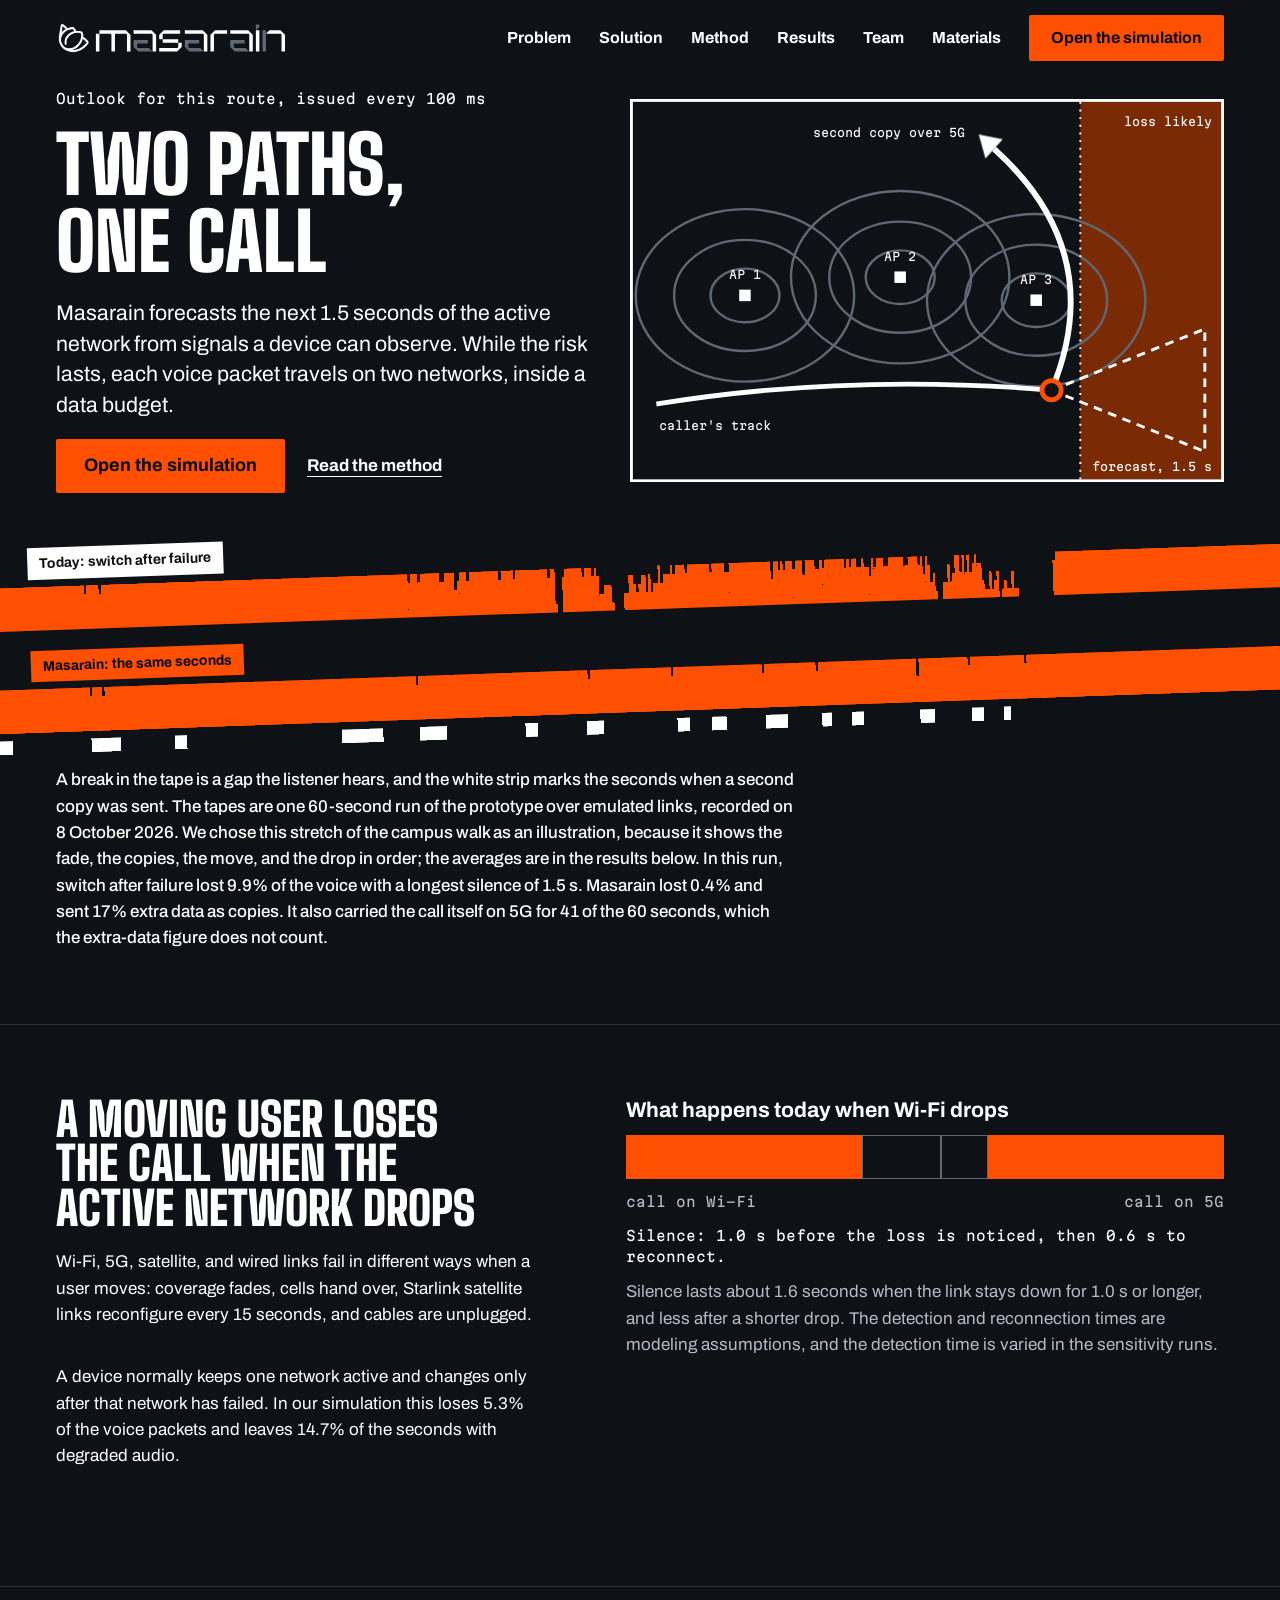
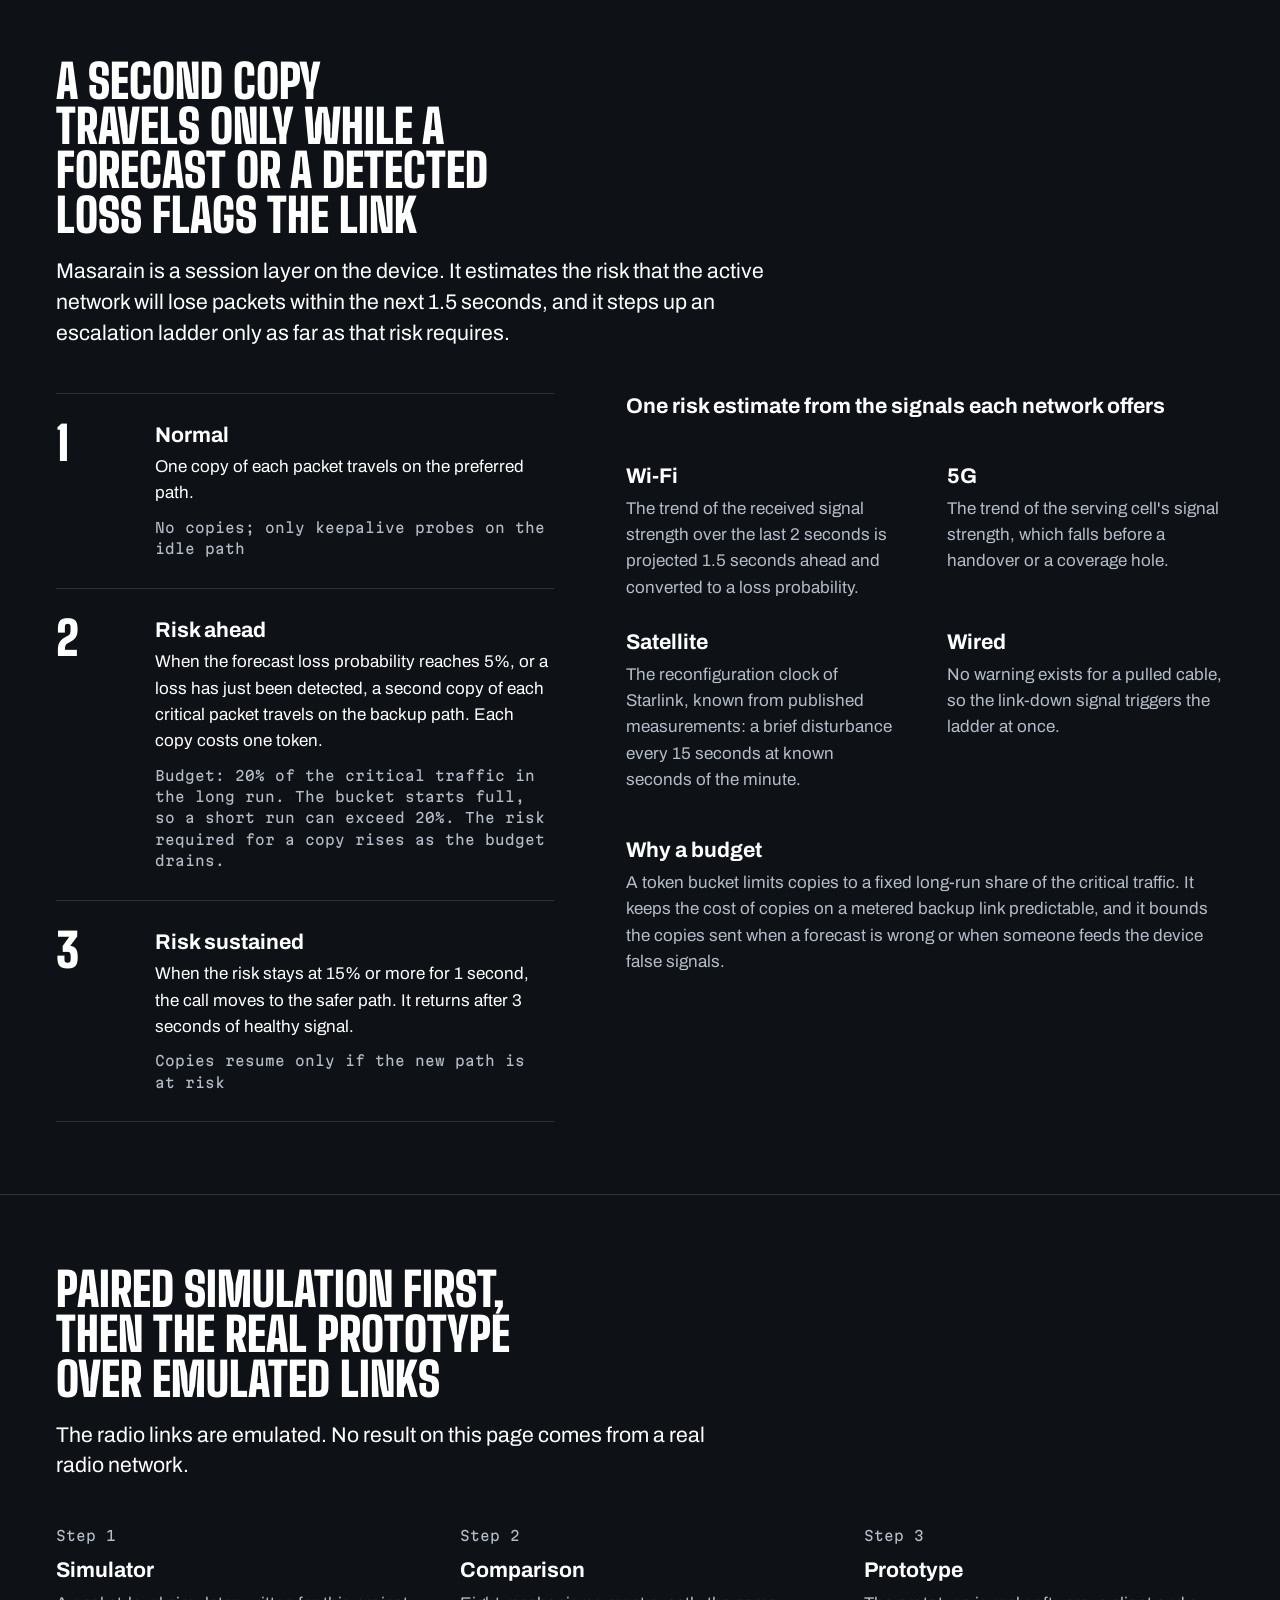
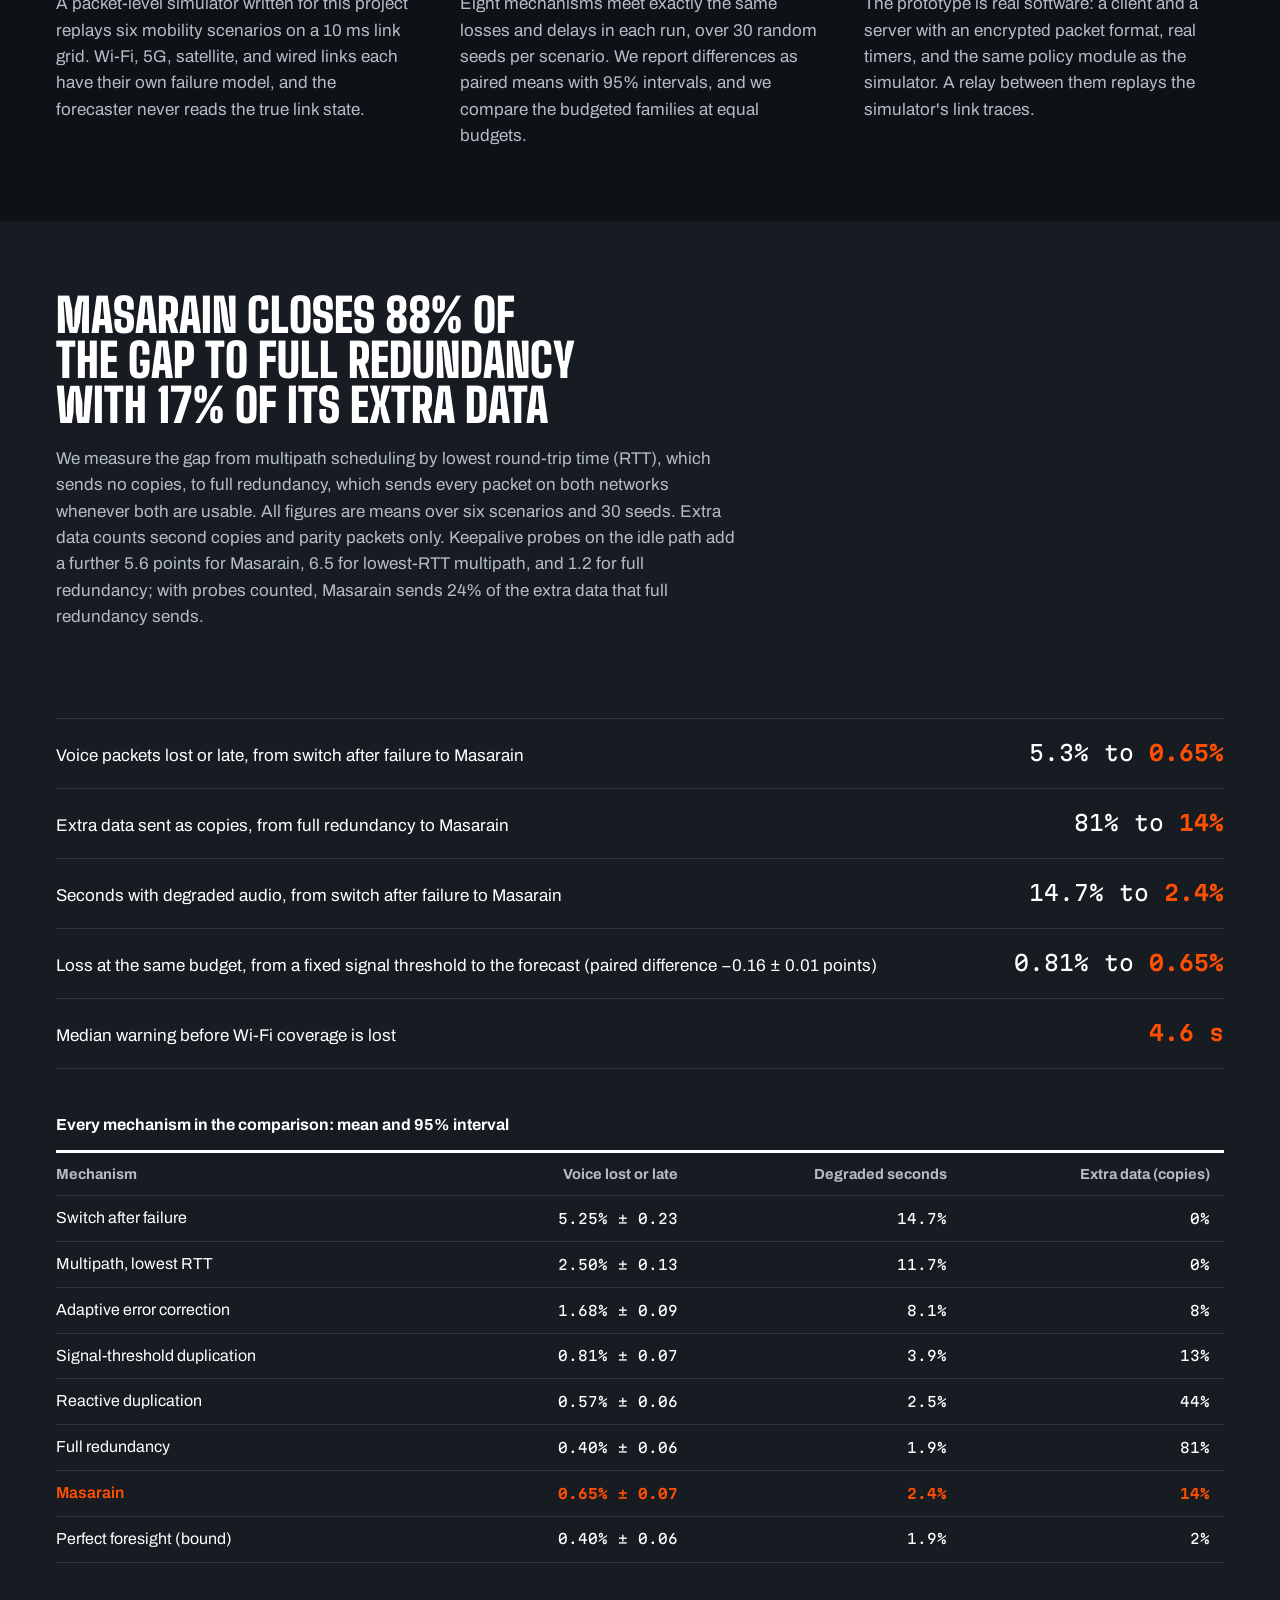
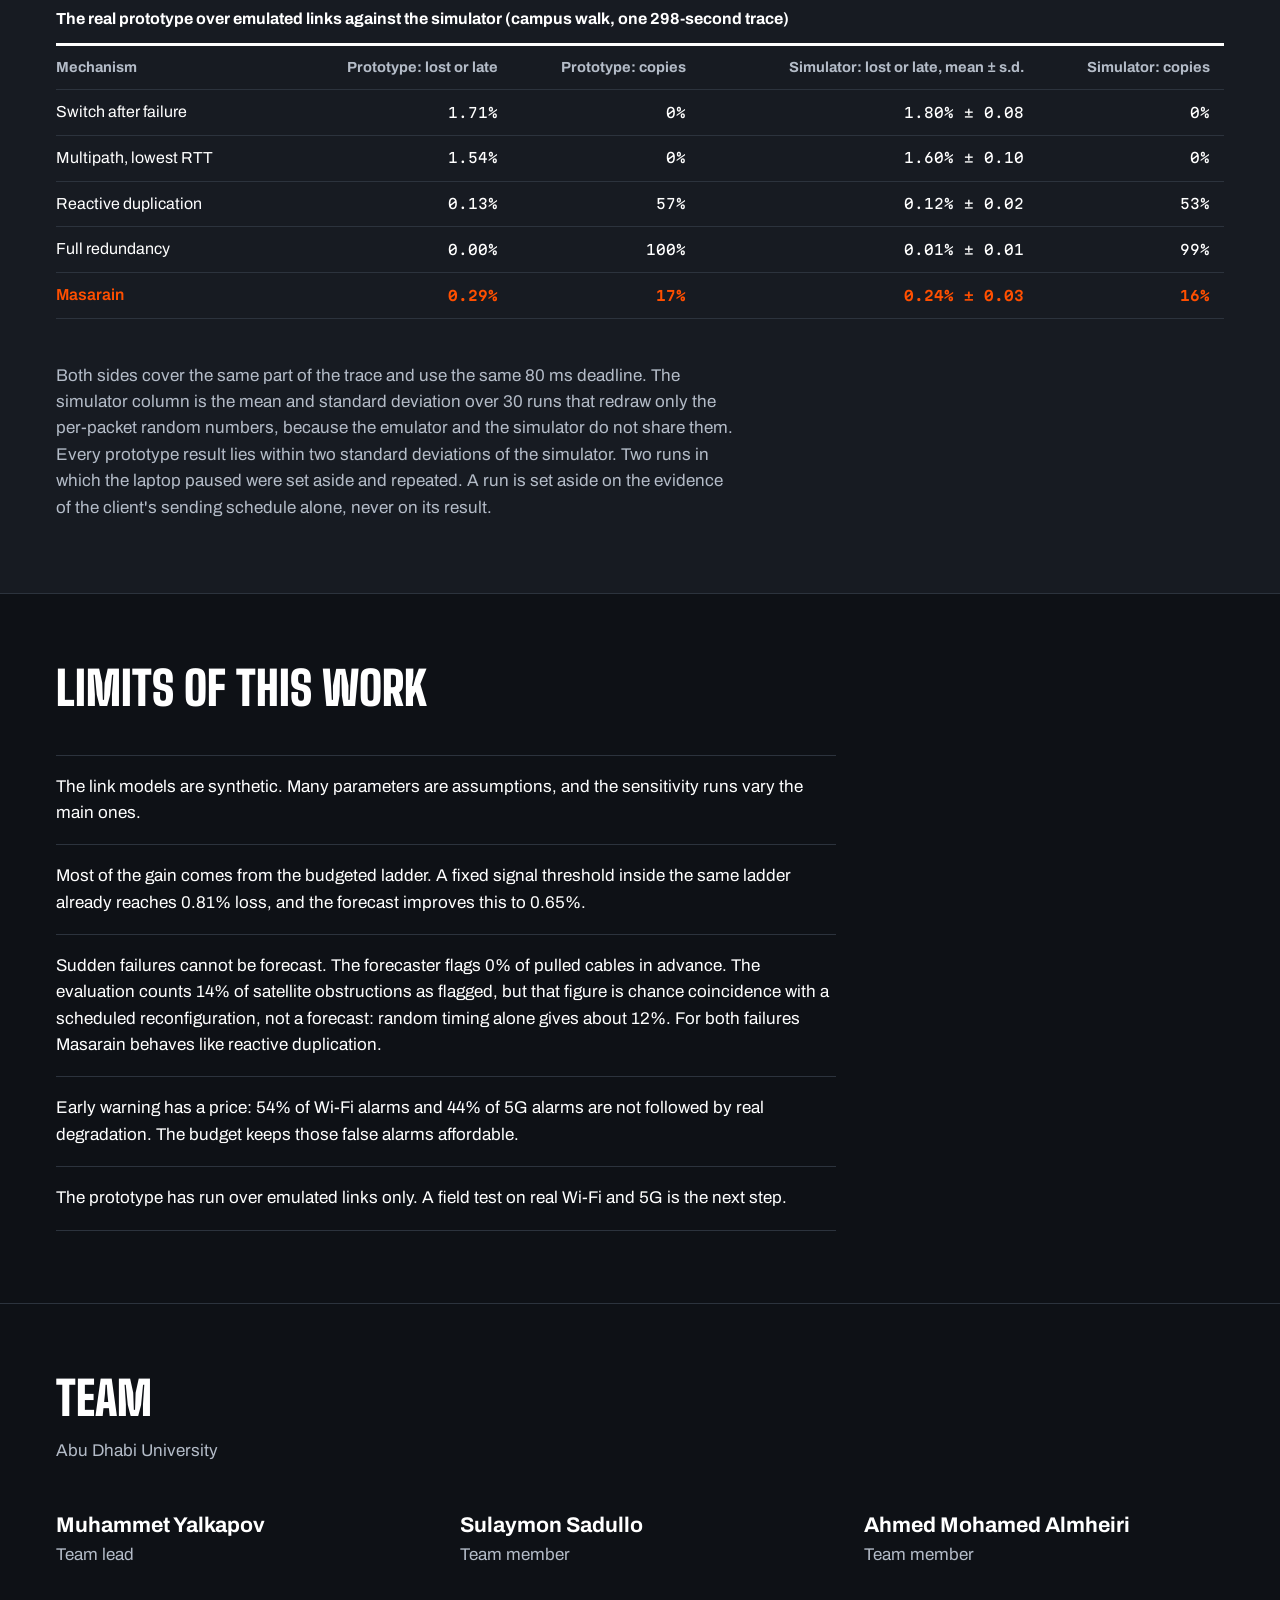
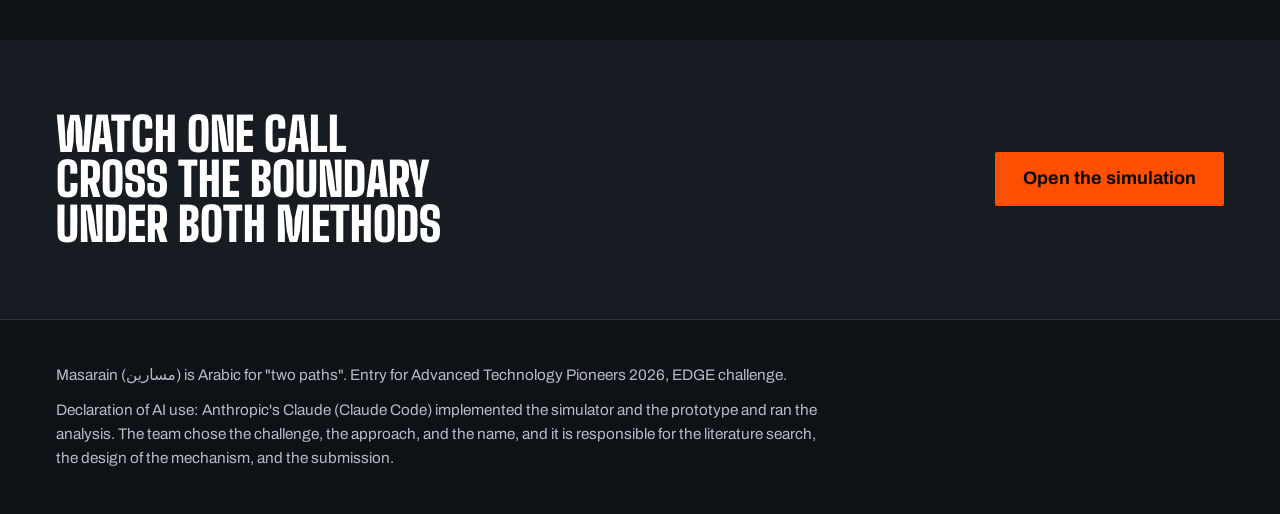
==== commit fd1b1b4e: "Update the declaration of AI use on all pages Co-Authored-By: Claude Opus 5.5 <noreply@anthropic.com" ====
--- a/index.html
+++ b/index.html
@@ -227,7 +227,7 @@
 
 <footer class="wrap site-footer">
   <p>Masarain (<span lang="ar" dir="rtl">مسارين</span>) is Arabic for "two paths". Entry for Advanced Technology Pioneers 2026, EDGE challenge.</p>
-  <p>Declaration of AI use: Anthropic's Claude (Claude Code) wrote the simulator and prototype code, ran the analysis, and drafted this site, and it assisted the team in the literature search and the design of the mechanism. The team chose the challenge, the approach, and the name, and it is responsible for the literature search, the design of the mechanism, and the submission.</p>
+  <p>Declaration of AI use: Anthropic's Claude (Claude Code) implemented the simulator and the prototype and ran the analysis. The team chose the challenge, the approach, and the name, and it is responsible for the literature search, the design of the mechanism, and the submission.</p>
 </footer>
 
 </body>
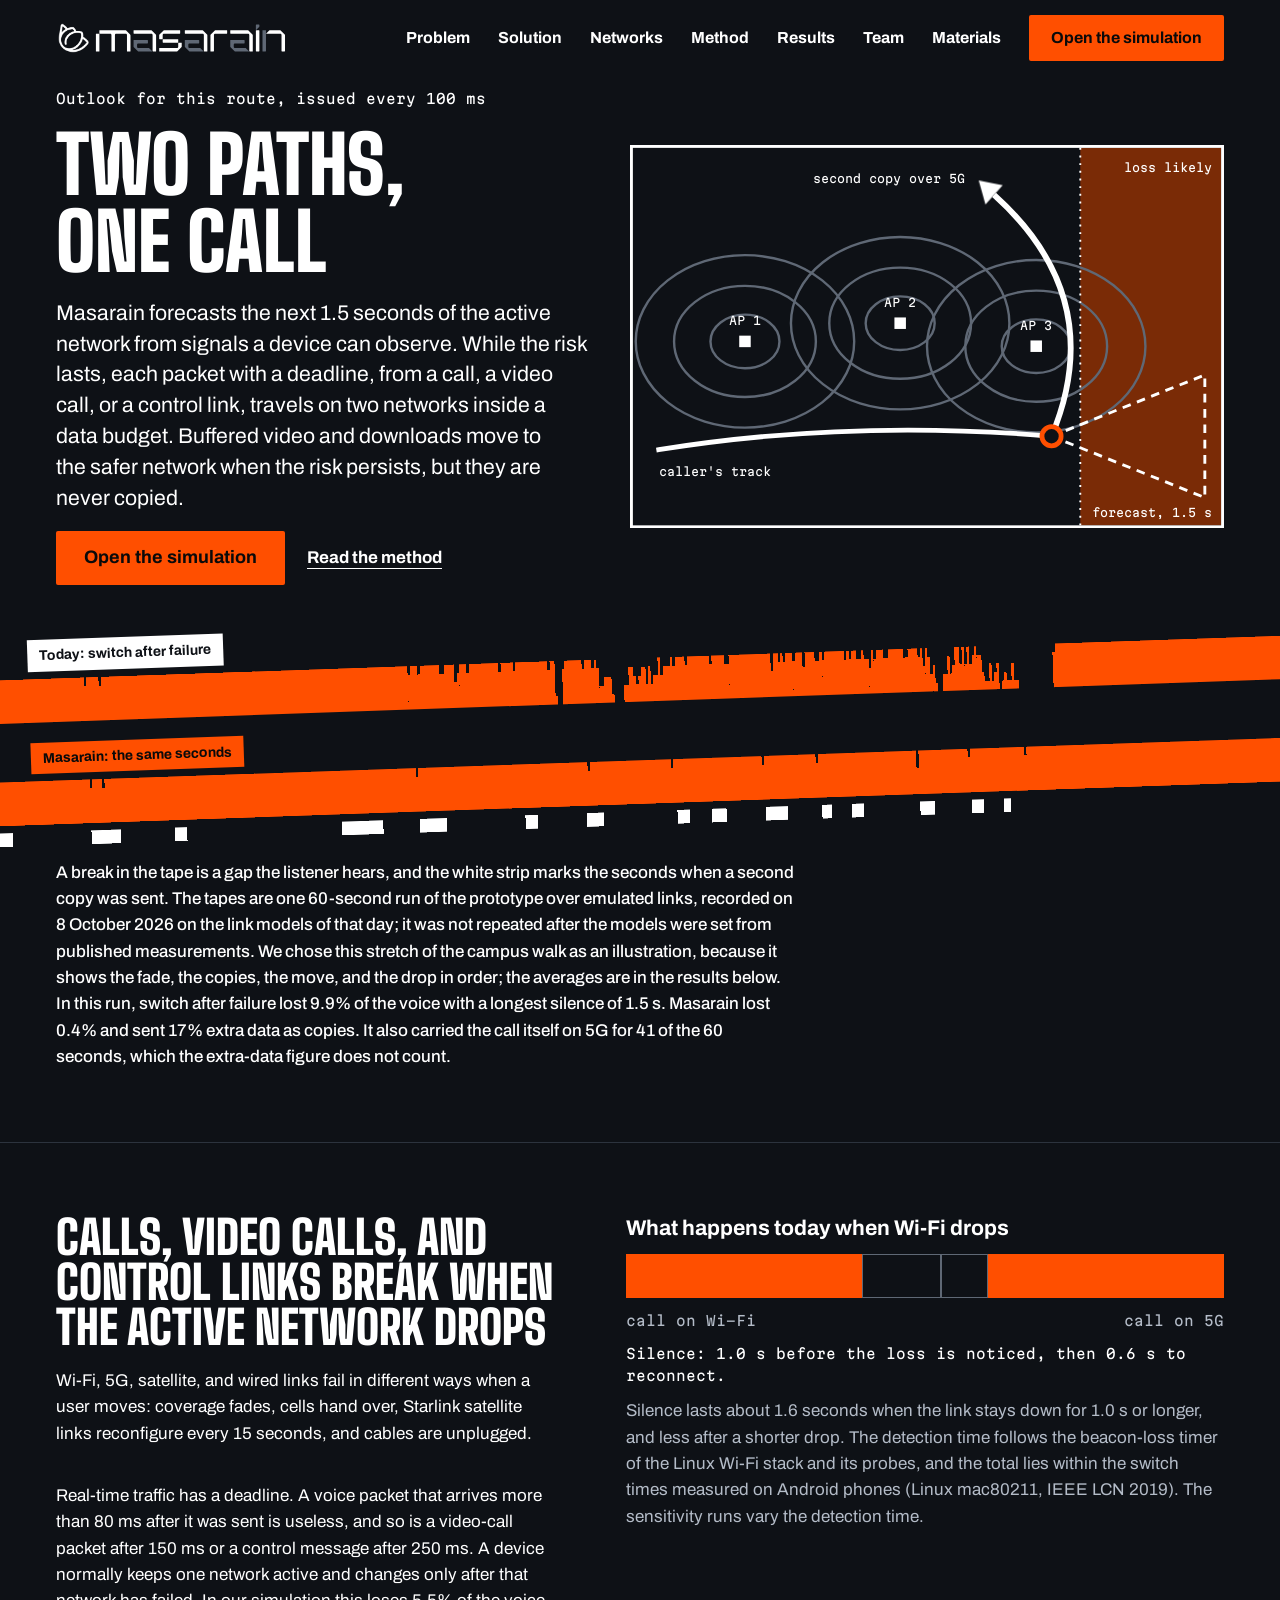
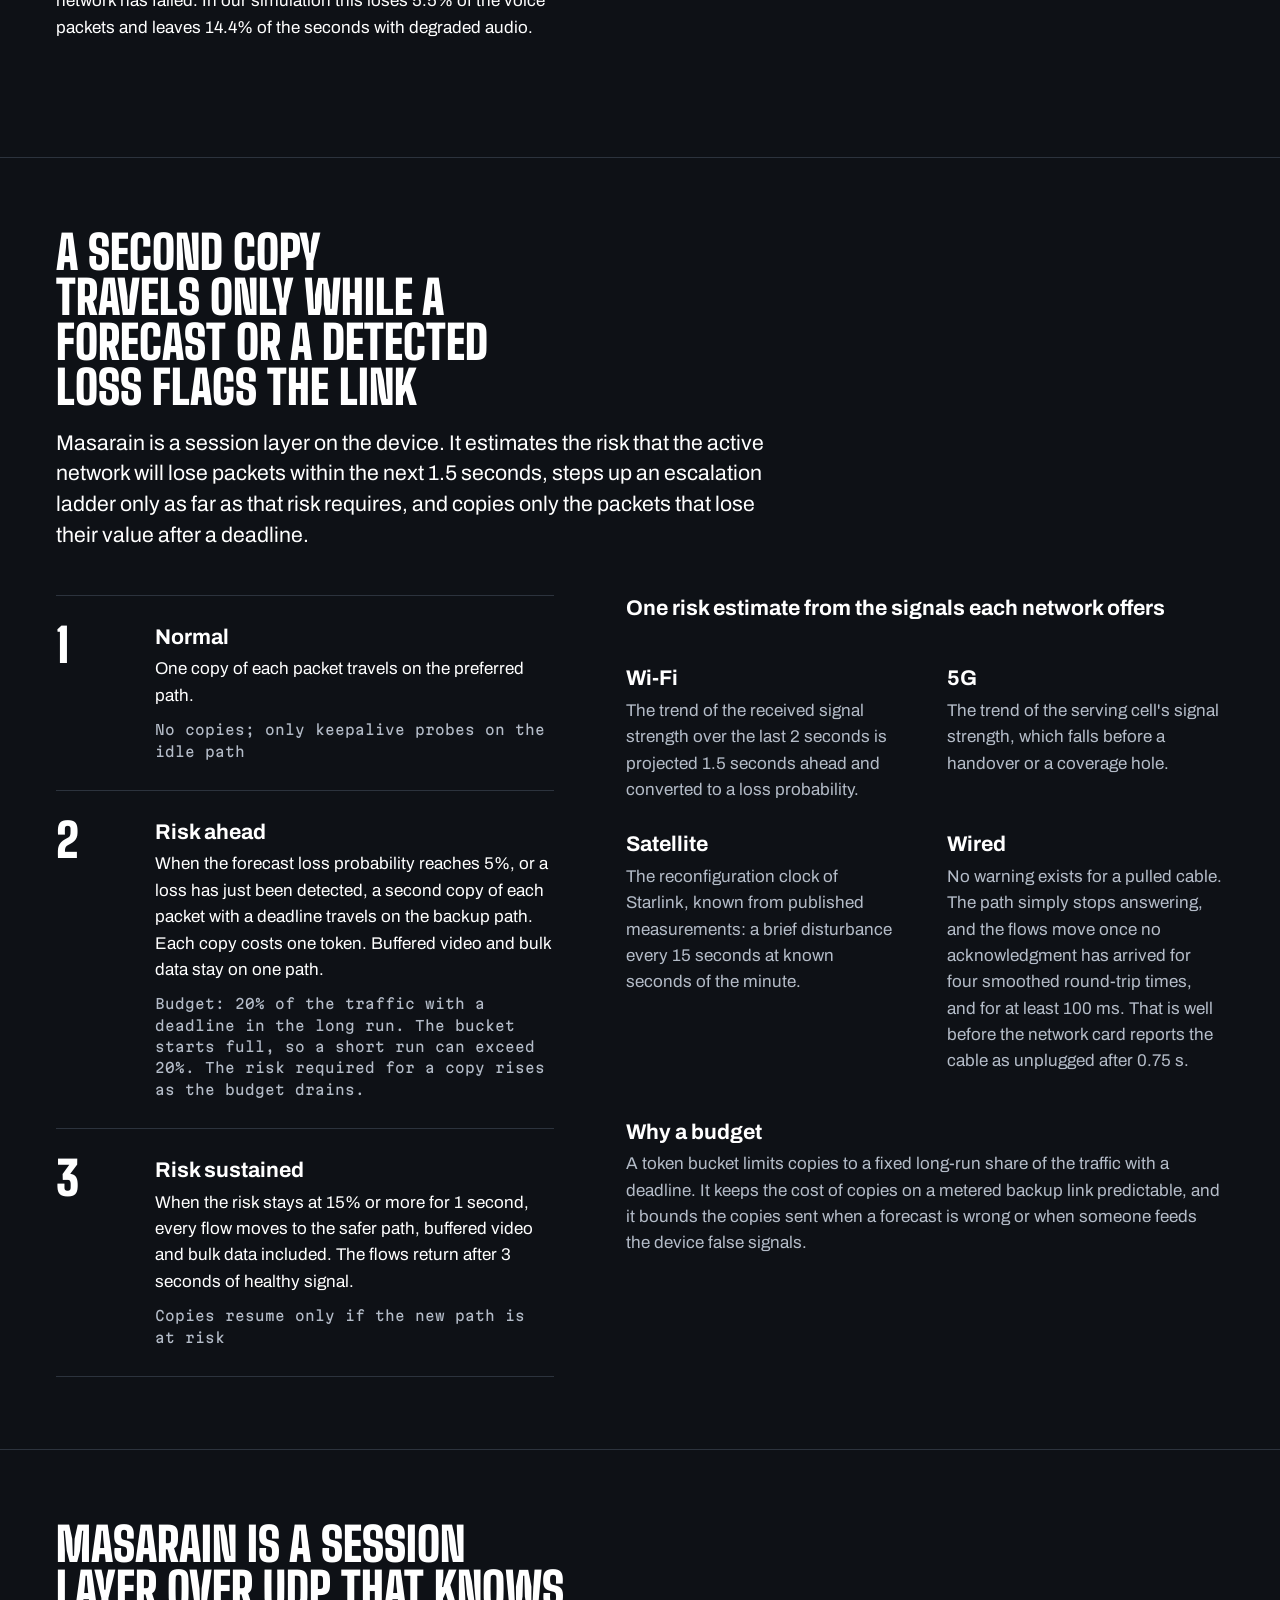
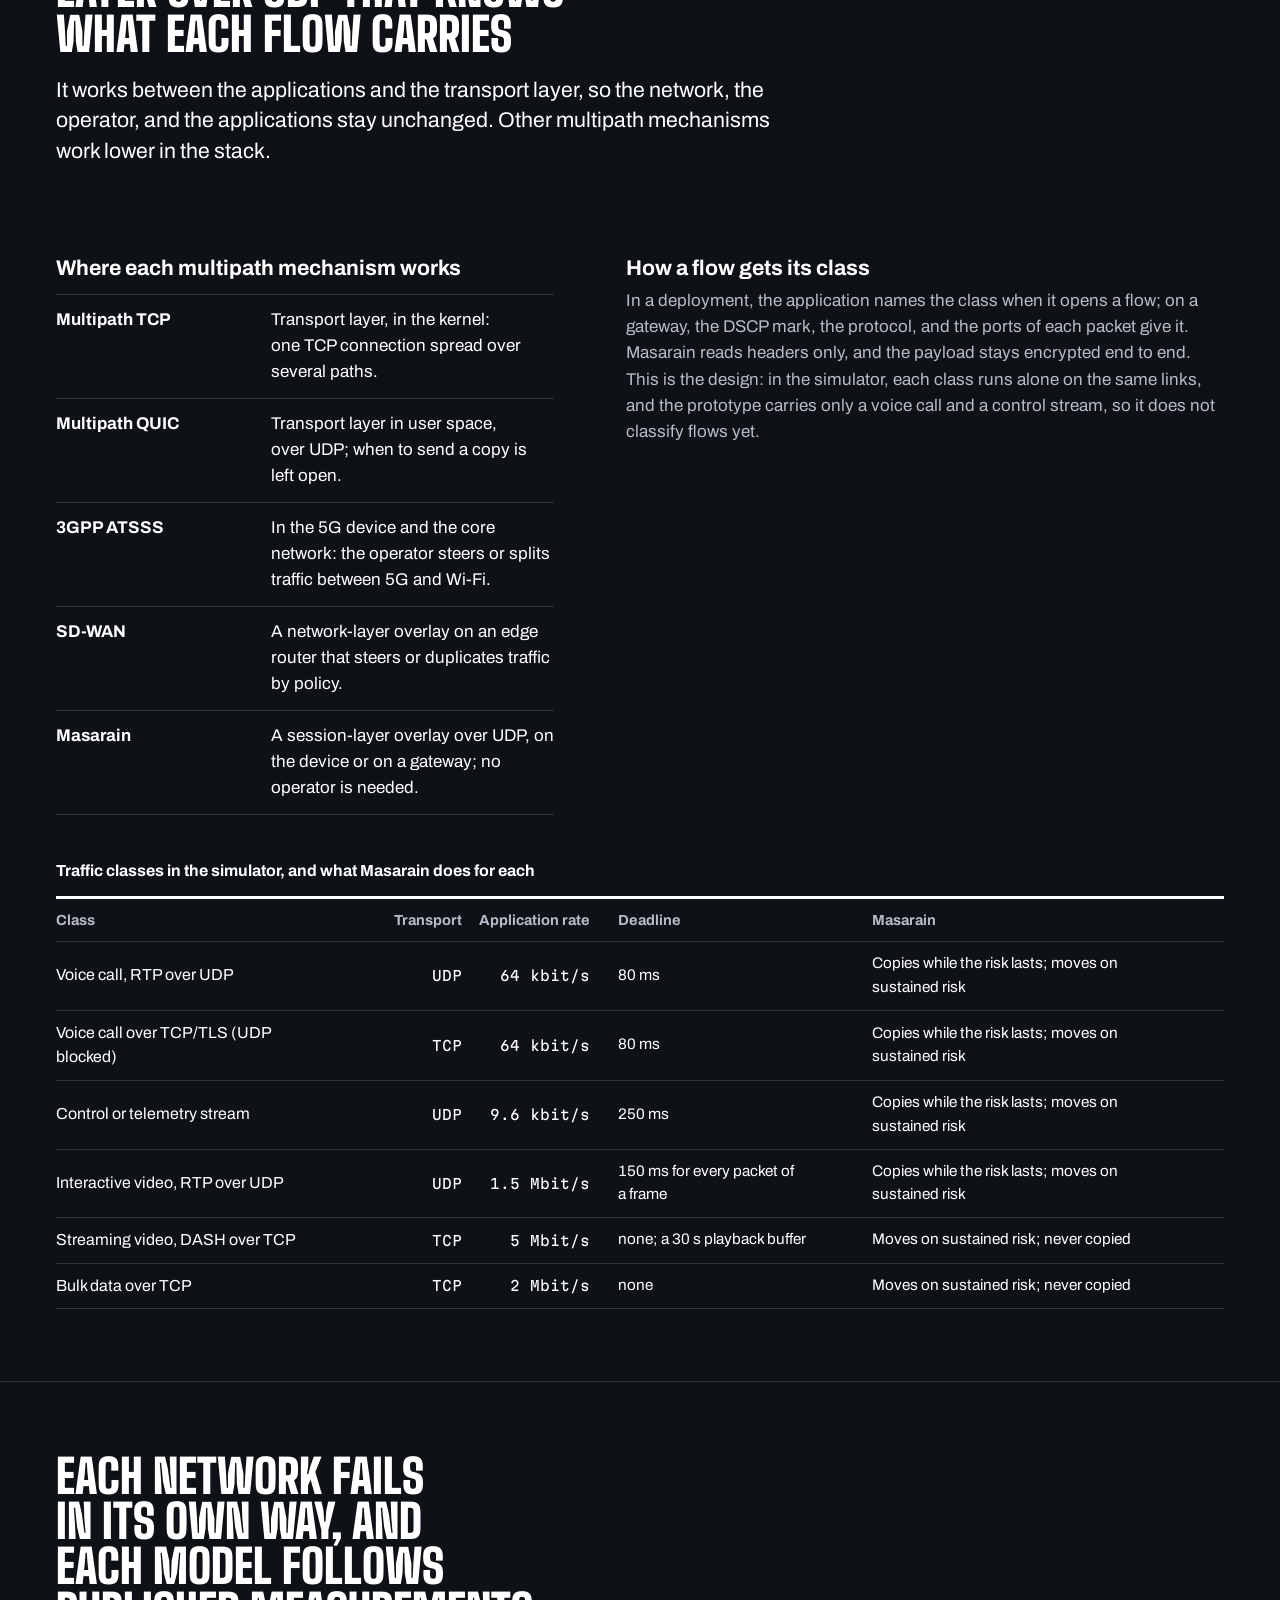
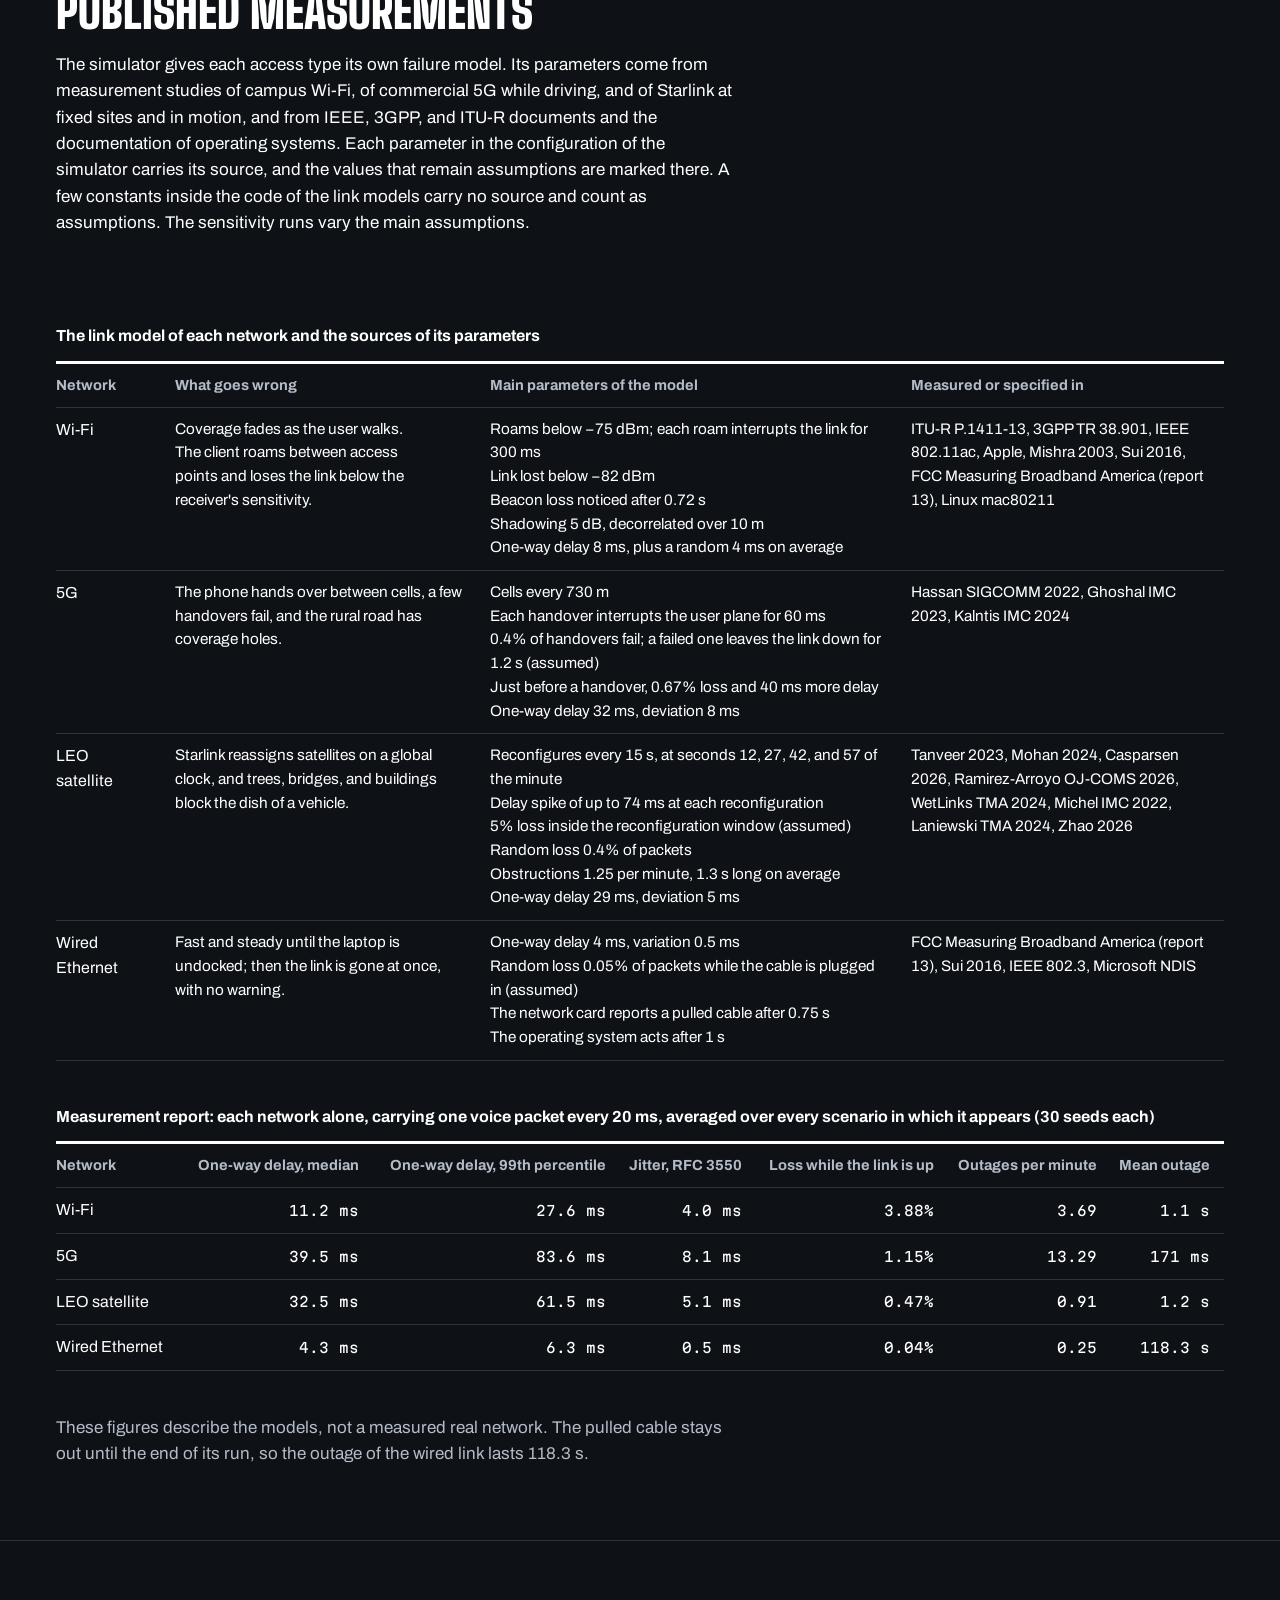
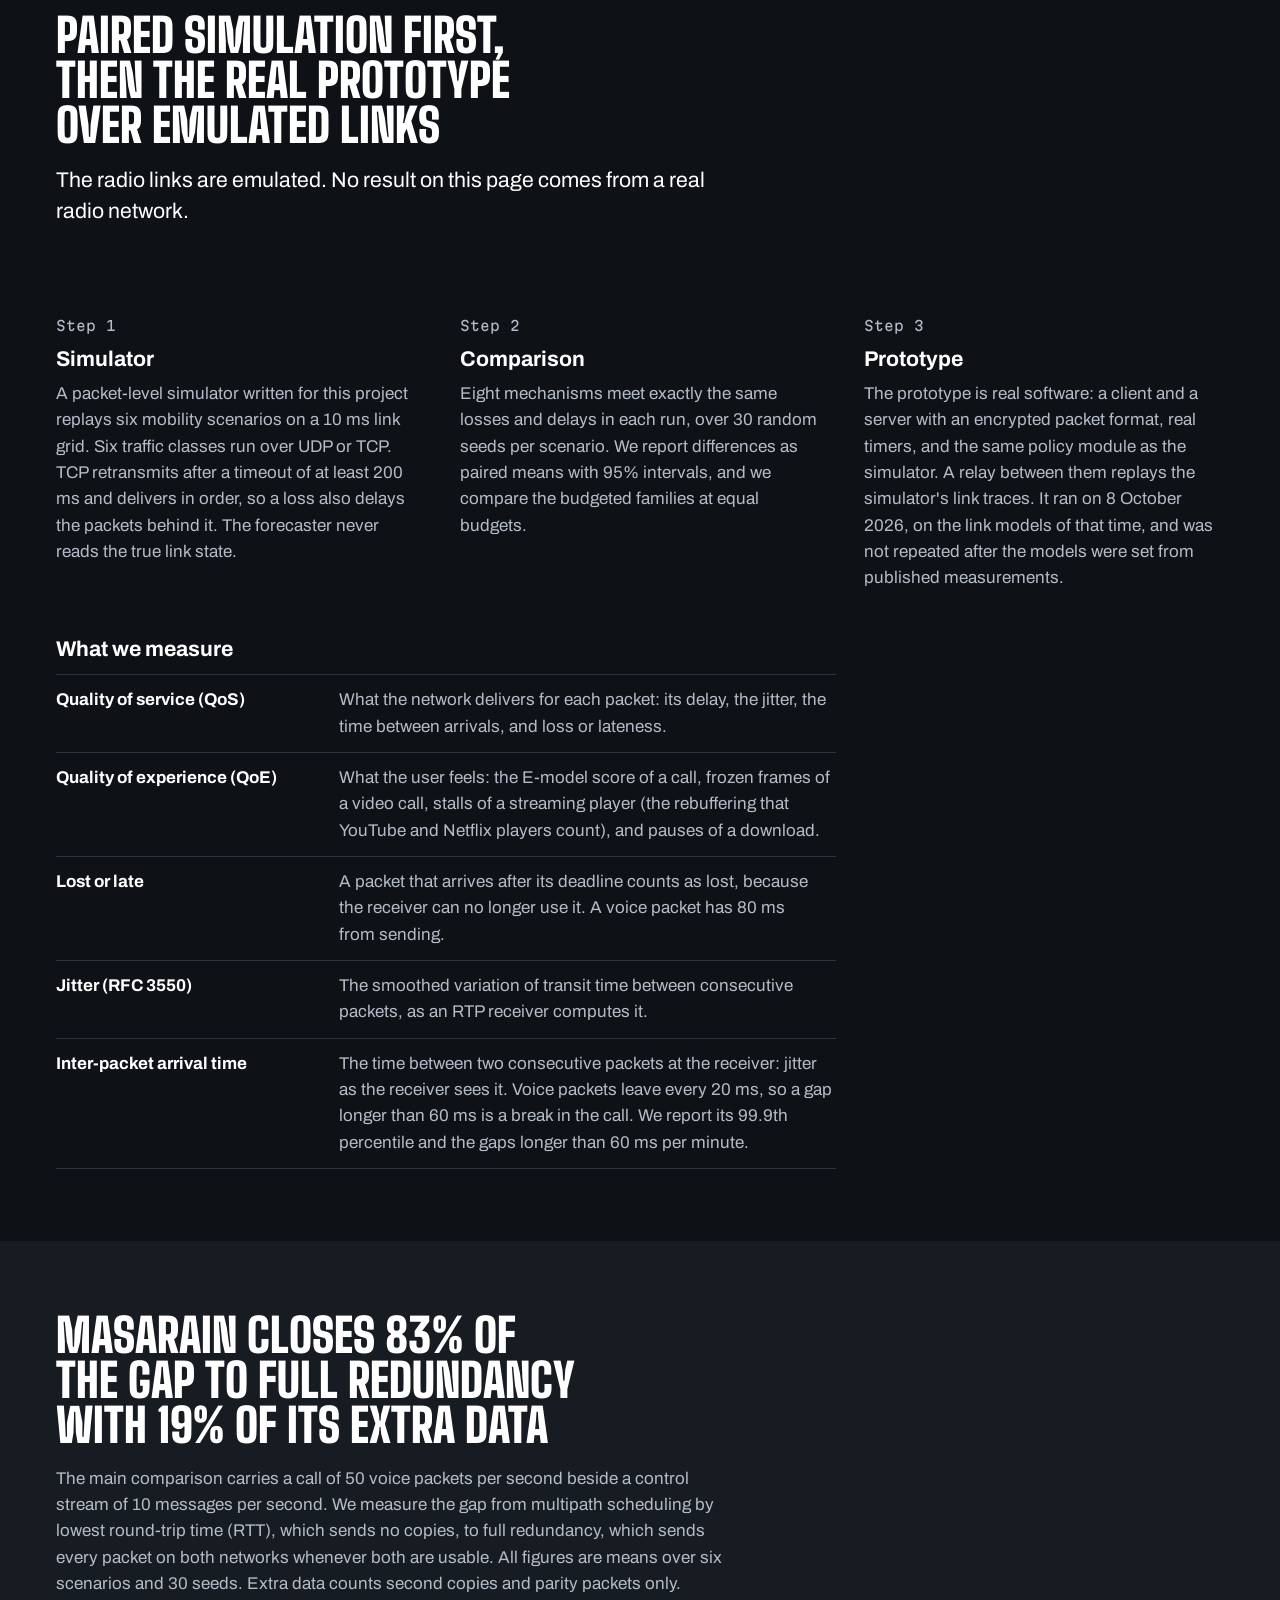
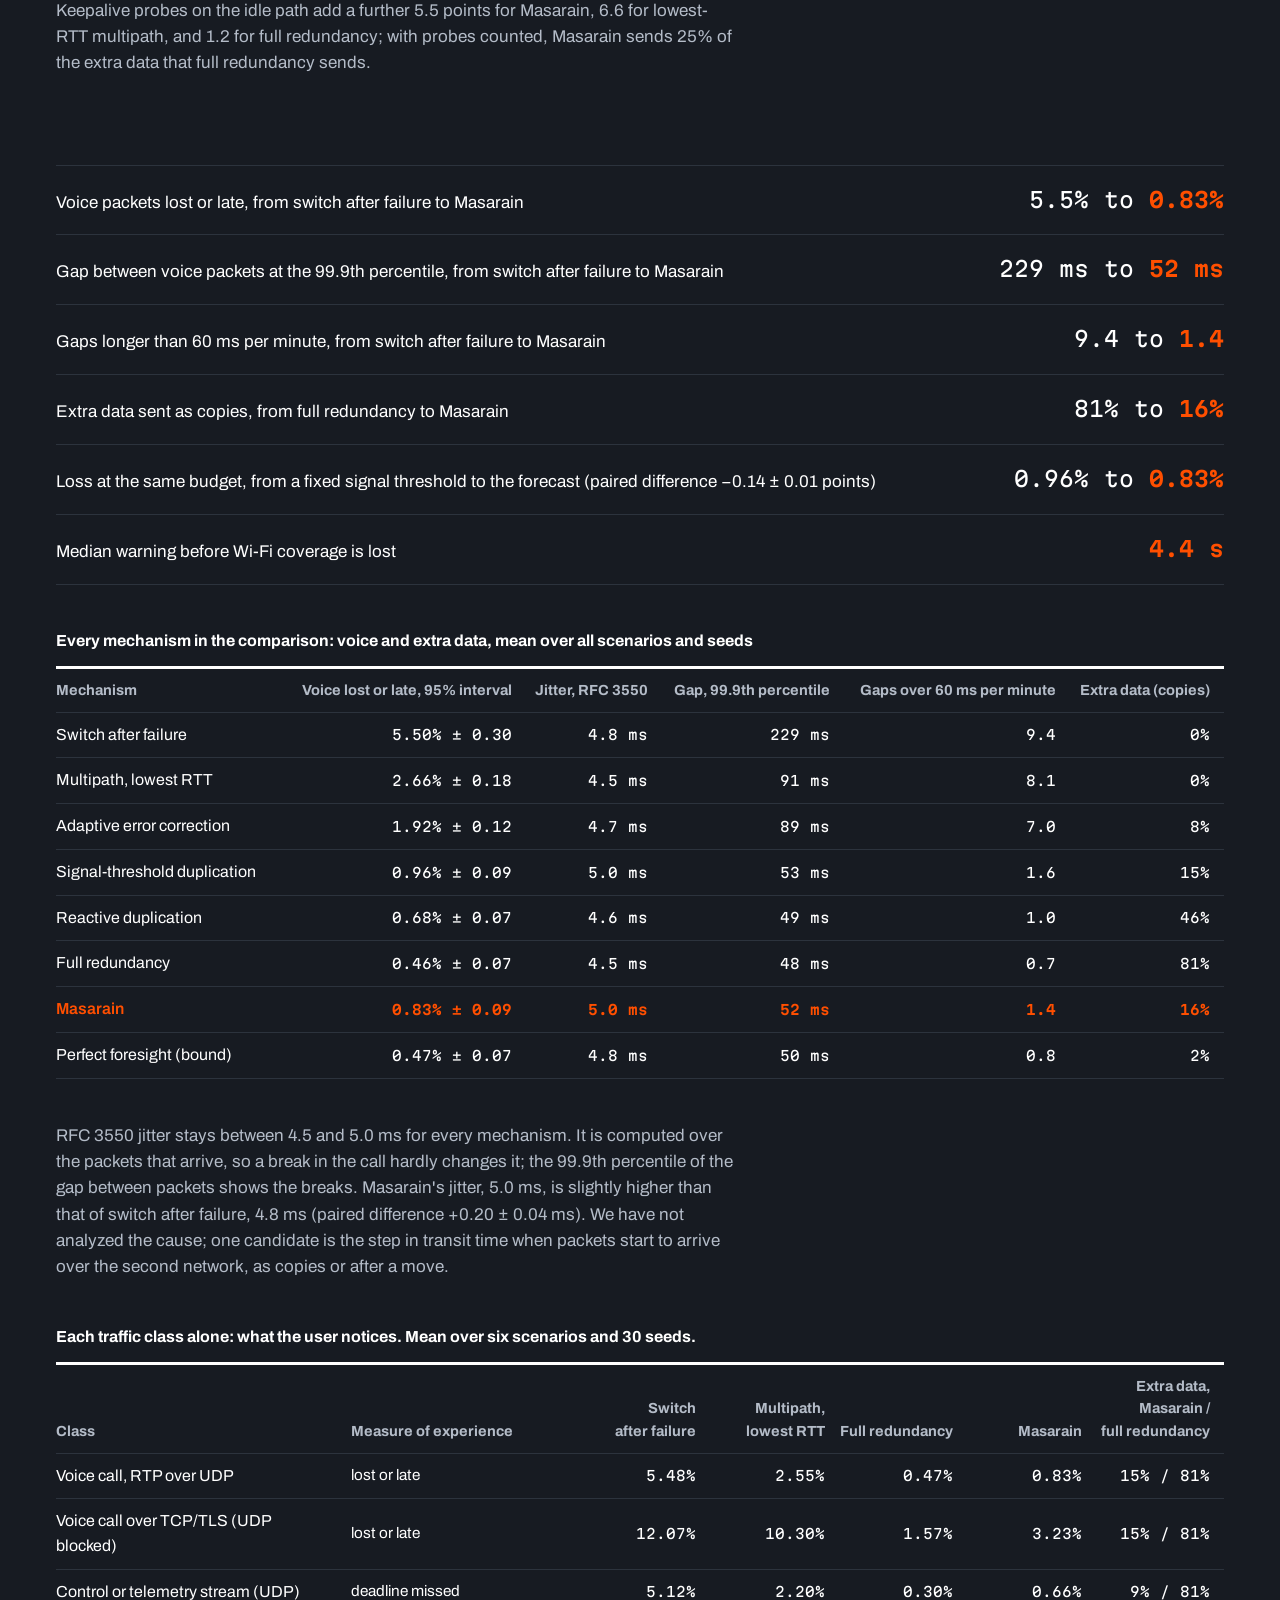
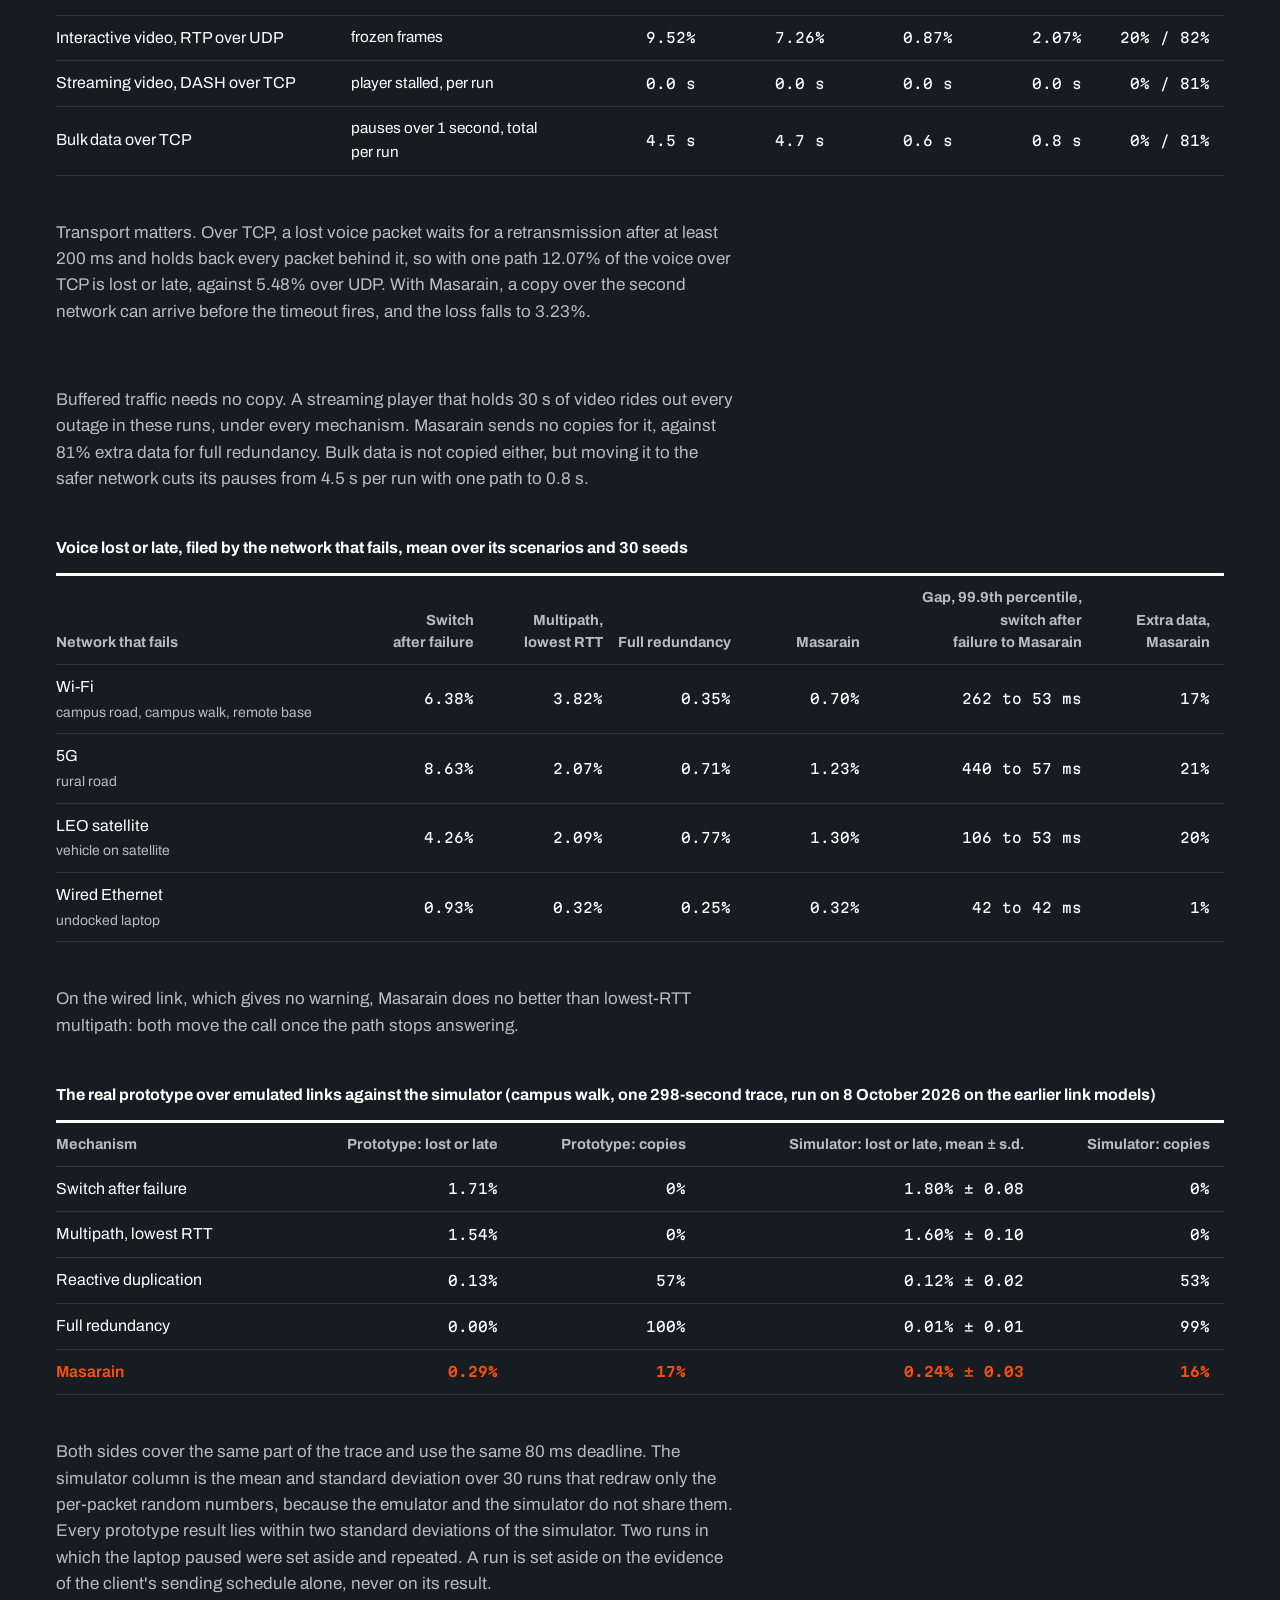
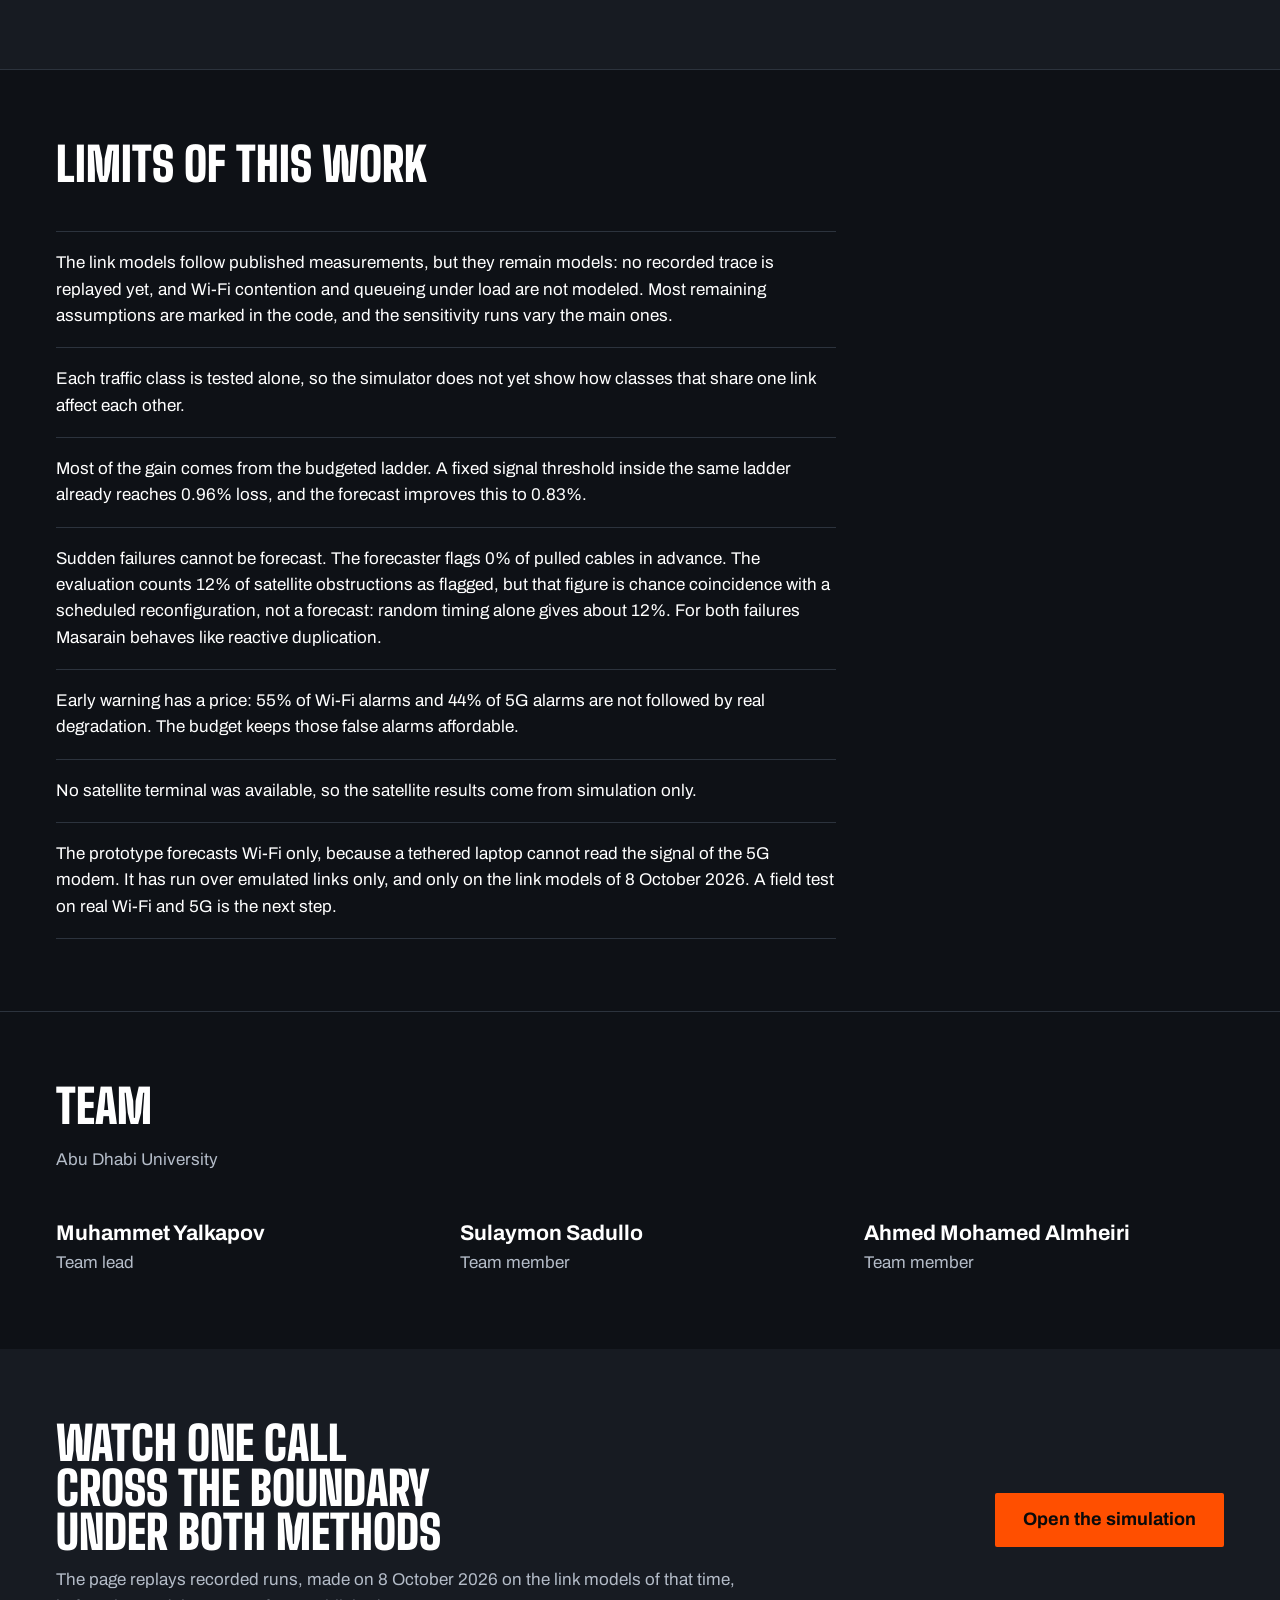
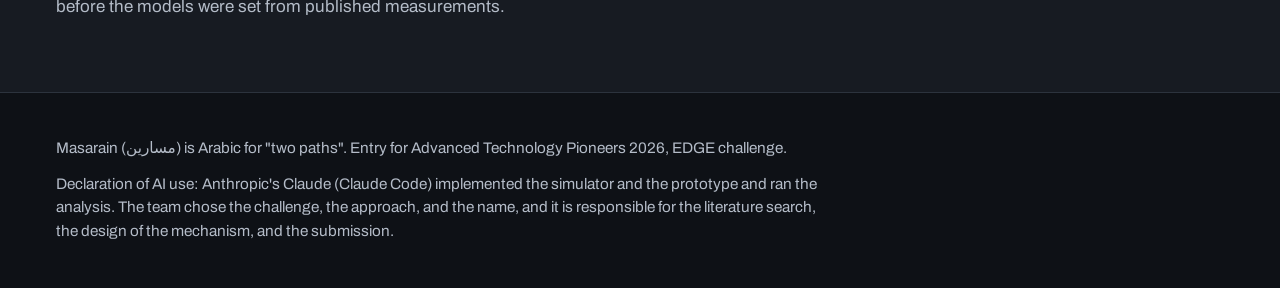
==== commit 38e2af0a: "Update the site after the mentor session: measured link models, traffic classes, jitter and IPAT, 13" ====
--- a/index.html
+++ b/index.html
@@ -5,7 +5,7 @@
 <meta name="viewport" content="width=device-width, initial-scale=1">
 <meta name="robots" content="noindex, nofollow">
 <title>Masarain: two paths, one call</title>
-<meta name="description" content="Masarain forecasts a failing network and sends a second copy of each critical packet over the backup network for those seconds only, inside a data budget.">
+<meta name="description" content="Masarain forecasts a failing network and, for those seconds only, sends a second copy of each packet with a deadline over the backup network, inside a data budget.">
 <meta name="theme-color" content="#0E1116">
 <link rel="icon" type="image/png" sizes="32x32" href="assets/brand/favicon-32.png">
 <link rel="apple-touch-icon" href="assets/brand/favicon-180.png">
@@ -19,6 +19,7 @@
   <nav class="site-nav" aria-label="Sections">
     <a href="#problem">Problem</a>
     <a href="#solution">Solution</a>
+    <a href="#networks">Networks</a>
     <a href="#method">Method</a>
     <a href="#results">Results</a>
     <a href="#team">Team</a>
@@ -34,7 +35,7 @@
       <div class="hero-copy">
         <p class="mono">Outlook for this route, issued every 100 ms</p>
         <h1 class="display">Two paths, one call</h1>
-        <p class="lede">Masarain forecasts the next 1.5 seconds of the active network from signals a device can observe. While the risk lasts, each voice packet travels on two networks, inside a data budget.</p>
+        <p class="lede">Masarain forecasts the next 1.5 seconds of the active network from signals a device can observe. While the risk lasts, each packet with a deadline, from a call, a video call, or a control link, travels on two networks inside a data budget. Buffered video and downloads move to the safer network when the risk persists, but they are never copied.</p>
         <div class="hero-actions">
           <a class="btn btn--lg" href="simulation.html">Open the simulation</a>
           <a class="text-link" href="#method">Read the method</a>
@@ -81,23 +82,23 @@
   </div>
 
   <div class="wrap">
-    <p class="hero-note">A break in the tape is a gap the listener hears, and the white strip marks the seconds when a second copy was sent. The tapes are one 60-second run of the prototype over emulated links, recorded on 8 October 2026. We chose this stretch of the campus walk as an illustration, because it shows the fade, the copies, the move, and the drop in order; the averages are in the results below. In this run, switch after failure lost 9.9% of the voice with a longest silence of 1.5 s. Masarain lost 0.4% and sent 17% extra data as copies. It also carried the call itself on 5G for 41 of the 60 seconds, which the extra-data figure does not count.</p>
+    <p class="hero-note">A break in the tape is a gap the listener hears, and the white strip marks the seconds when a second copy was sent. The tapes are one 60-second run of the prototype over emulated links, recorded on 8 October 2026 on the link models of that day; it was not repeated after the models were set from published measurements. We chose this stretch of the campus walk as an illustration, because it shows the fade, the copies, the move, and the drop in order; the averages are in the results below. In this run, switch after failure lost 9.9% of the voice with a longest silence of 1.5 s. Masarain lost 0.4% and sent 17% extra data as copies. It also carried the call itself on 5G for 41 of the 60 seconds, which the extra-data figure does not count.</p>
   </div>
 </section>
 
 <section class="section" id="problem">
   <div class="wrap split">
     <div class="section-head">
-      <h2 class="display">A moving user loses the call when the active network drops</h2>
+      <h2 class="display">Calls, video calls, and control links break when the active network drops</h2>
       <p class="prose">Wi-Fi, 5G, satellite, and wired links fail in different ways when a user moves: coverage fades, cells hand over, Starlink satellite links reconfigure every 15 seconds, and cables are unplugged.</p>
-      <p class="prose">A device normally keeps one network active and changes only after that network has failed. In our simulation this loses 5.3% of the voice packets and leaves 14.7% of the seconds with degraded audio.</p>
+      <p class="prose">Real-time traffic has a deadline. A voice packet that arrives more than 80 ms after it was sent is useless, and so is a video-call packet after 150 ms or a control message after 250 ms. A device normally keeps one network active and changes only after that network has failed. In our simulation this loses 5.5% of the voice packets and leaves 14.4% of the seconds with degraded audio.</p>
     </div>
     <figure class="boundary">
       <h3>What happens today when Wi-Fi drops</h3>
       <div class="boundary-bar" aria-hidden="true"><span></span><span class="gap"></span><span class="gap"></span><span></span></div>
       <div class="boundary-key mono"><span>call on Wi-Fi</span><span>call on 5G</span></div>
       <p class="mono">Silence: 1.0 s before the loss is noticed, then 0.6 s to reconnect.</p>
-      <figcaption class="prose muted">Silence lasts about 1.6 seconds when the link stays down for 1.0 s or longer, and less after a shorter drop. The detection and reconnection times are modeling assumptions, and the detection time is varied in the sensitivity runs.</figcaption>
+      <figcaption class="prose muted">Silence lasts about 1.6 seconds when the link stays down for 1.0 s or longer, and less after a shorter drop. The detection time follows the beacon-loss timer of the Linux Wi-Fi stack and its probes, and the total lies within the switch times measured on Android phones (Linux mac80211, IEEE LCN 2019). The sensitivity runs vary the detection time.</figcaption>
     </figure>
   </div>
 </section>
@@ -106,13 +107,13 @@
   <div class="wrap">
     <div class="section-head">
       <h2 class="display">A second copy travels only while a forecast or a detected loss flags the link</h2>
-      <p class="lede">Masarain is a session layer on the device. It estimates the risk that the active network will lose packets within the next 1.5 seconds, and it steps up an escalation ladder only as far as that risk requires.</p>
+      <p class="lede">Masarain is a session layer on the device. It estimates the risk that the active network will lose packets within the next 1.5 seconds, steps up an escalation ladder only as far as that risk requires, and copies only the packets that lose their value after a deadline.</p>
     </div>
     <div class="split">
       <ol class="ladder">
         <li><div><h3>Normal</h3><p>One copy of each packet travels on the preferred path.</p><span class="mono">No copies; only keepalive probes on the idle path</span></div></li>
-        <li><div><h3>Risk ahead</h3><p>When the forecast loss probability reaches 5%, or a loss has just been detected, a second copy of each critical packet travels on the backup path. Each copy costs one token.</p><span class="mono">Budget: 20% of the critical traffic in the long run. The bucket starts full, so a short run can exceed 20%. The risk required for a copy rises as the budget drains.</span></div></li>
-        <li><div><h3>Risk sustained</h3><p>When the risk stays at 15% or more for 1 second, the call moves to the safer path. It returns after 3 seconds of healthy signal.</p><span class="mono">Copies resume only if the new path is at risk</span></div></li>
+        <li><div><h3>Risk ahead</h3><p>When the forecast loss probability reaches 5%, or a loss has just been detected, a second copy of each packet with a deadline travels on the backup path. Each copy costs one token. Buffered video and bulk data stay on one path.</p><span class="mono">Budget: 20% of the traffic with a deadline in the long run. The bucket starts full, so a short run can exceed 20%. The risk required for a copy rises as the budget drains.</span></div></li>
+        <li><div><h3>Risk sustained</h3><p>When the risk stays at 15% or more for 1 second, every flow moves to the safer path, buffered video and bulk data included. The flows return after 3 seconds of healthy signal.</p><span class="mono">Copies resume only if the new path is at risk</span></div></li>
       </ol>
       <div class="stack">
         <div>
@@ -122,63 +123,177 @@
           <div><h3>Wi-Fi</h3><p class="muted">The trend of the received signal strength over the last 2 seconds is projected 1.5 seconds ahead and converted to a loss probability.</p></div>
           <div><h3>5G</h3><p class="muted">The trend of the serving cell's signal strength, which falls before a handover or a coverage hole.</p></div>
           <div><h3>Satellite</h3><p class="muted">The reconfiguration clock of Starlink, known from published measurements: a brief disturbance every 15 seconds at known seconds of the minute.</p></div>
-          <div><h3>Wired</h3><p class="muted">No warning exists for a pulled cable, so the link-down signal triggers the ladder at once.</p></div>
+          <div><h3>Wired</h3><p class="muted">No warning exists for a pulled cable. The path simply stops answering, and the flows move once no acknowledgment has arrived for four smoothed round-trip times, and for at least 100 ms. That is well before the network card reports the cable as unplugged after 0.75 s.</p></div>
         </div>
         <div>
           <h3>Why a budget</h3>
-          <p class="prose muted">A token bucket limits copies to a fixed long-run share of the critical traffic. It keeps the cost of copies on a metered backup link predictable, and it bounds the copies sent when a forecast is wrong or when someone feeds the device false signals.</p>
+          <p class="prose muted">A token bucket limits copies to a fixed long-run share of the traffic with a deadline. It keeps the cost of copies on a metered backup link predictable, and it bounds the copies sent when a forecast is wrong or when someone feeds the device false signals.</p>
         </div>
       </div>
     </div>
   </div>
 </section>
 
+<section class="section" id="layers">
+  <div class="wrap stack">
+    <div class="section-head">
+      <h2 class="display">Masarain is a session layer over UDP that knows what each flow carries</h2>
+      <p class="lede">It works between the applications and the transport layer, so the network, the operator, and the applications stay unchanged. Other multipath mechanisms work lower in the stack.</p>
+    </div>
+    <div class="split">
+      <div>
+        <h3>Where each multipath mechanism works</h3>
+        <dl class="defs defs--plain">
+          <div><dt>Multipath TCP</dt><dd>Transport layer, in the kernel: one TCP connection spread over several paths.</dd></div>
+          <div><dt>Multipath QUIC</dt><dd>Transport layer in user space, over UDP; when to send a copy is left open.</dd></div>
+          <div><dt>3GPP ATSSS</dt><dd>In the 5G device and the core network: the operator steers or splits traffic between 5G and Wi-Fi.</dd></div>
+          <div><dt>SD-WAN</dt><dd>A network-layer overlay on an edge router that steers or duplicates traffic by policy.</dd></div>
+          <div><dt>Masarain</dt><dd>A session-layer overlay over UDP, on the device or on a gateway; no operator is needed.</dd></div>
+        </dl>
+      </div>
+      <div>
+        <h3>How a flow gets its class</h3>
+        <p class="prose muted">In a deployment, the application names the class when it opens a flow; on a gateway, the DSCP mark, the protocol, and the ports of each packet give it. Masarain reads headers only, and the payload stays encrypted end to end. This is the design: in the simulator, each class runs alone on the same links, and the prototype carries only a voice call and a control stream, so it does not classify flows yet.</p>
+      </div>
+    </div>
+    <div class="table-scroll">
+      <table class="data-table named">
+        <caption>Traffic classes in the simulator, and what Masarain does for each</caption>
+        <thead><tr><th scope="col">Class</th><th scope="col">Transport</th><th scope="col">Application rate</th><th scope="col" class="text">Deadline</th><th scope="col" class="text">Masarain</th></tr></thead>
+        <tbody>
+          <tr><td>Voice call, RTP over UDP</td><td>UDP</td><td>64 kbit/s</td><td class="text">80 ms</td><td class="text">Copies while the risk lasts; moves on sustained risk</td></tr>
+          <tr><td>Voice call over TCP/TLS (UDP blocked)</td><td>TCP</td><td>64 kbit/s</td><td class="text">80 ms</td><td class="text">Copies while the risk lasts; moves on sustained risk</td></tr>
+          <tr><td>Control or telemetry stream</td><td>UDP</td><td>9.6 kbit/s</td><td class="text">250 ms</td><td class="text">Copies while the risk lasts; moves on sustained risk</td></tr>
+          <tr><td>Interactive video, RTP over UDP</td><td>UDP</td><td>1.5 Mbit/s</td><td class="text">150 ms for every packet of a frame</td><td class="text">Copies while the risk lasts; moves on sustained risk</td></tr>
+          <tr><td>Streaming video, DASH over TCP</td><td>TCP</td><td>5 Mbit/s</td><td class="text">none; a 30 s playback buffer</td><td class="text">Moves on sustained risk; never copied</td></tr>
+          <tr><td>Bulk data over TCP</td><td>TCP</td><td>2 Mbit/s</td><td class="text">none</td><td class="text">Moves on sustained risk; never copied</td></tr>
+        </tbody>
+      </table>
+    </div>
+  </div>
+</section>
+
+<section class="section" id="networks">
+  <div class="wrap stack">
+    <div class="section-head">
+      <h2 class="display">Each network fails in its own way, and each model follows published measurements</h2>
+      <p class="prose">The simulator gives each access type its own failure model. Its parameters come from measurement studies of campus Wi-Fi, of commercial 5G while driving, and of Starlink at fixed sites and in motion, and from IEEE, 3GPP, and ITU-R documents and the documentation of operating systems. Each parameter in the configuration of the simulator carries its source, and the values that remain assumptions are marked there. A few constants inside the code of the link models carry no source and count as assumptions. The sensitivity runs vary the main assumptions.</p>
+    </div>
+    <div class="table-scroll">
+      <table class="data-table data-table--models">
+        <caption>The link model of each network and the sources of its parameters</caption>
+        <thead><tr><th scope="col">Network</th><th scope="col" class="text">What goes wrong</th><th scope="col" class="text">Main parameters of the model</th><th scope="col" class="text">Measured or specified in</th></tr></thead>
+        <tbody>
+          <tr><td>Wi-Fi</td><td class="text">Coverage fades as the user walks. The client roams between access points and loses the link below the receiver&#x27;s sensitivity.</td><td class="text">Roams below −75 dBm; each roam interrupts the link for 300 ms<br>Link lost below −82 dBm<br>Beacon loss noticed after 0.72 s<br>Shadowing 5 dB, decorrelated over 10 m<br>One-way delay 8 ms, plus a random 4 ms on average</td><td class="text">ITU-R P.1411-13, 3GPP TR 38.901, IEEE 802.11ac, Apple, Mishra 2003, Sui 2016, FCC Measuring Broadband America (report 13), Linux mac80211</td></tr>
+          <tr><td>5G</td><td class="text">The phone hands over between cells, a few handovers fail, and the rural road has coverage holes.</td><td class="text">Cells every 730 m<br>Each handover interrupts the user plane for 60 ms<br>0.4% of handovers fail; a failed one leaves the link down for 1.2 s (assumed)<br>Just before a handover, 0.67% loss and 40 ms more delay<br>One-way delay 32 ms, deviation 8 ms</td><td class="text">Hassan SIGCOMM 2022, Ghoshal IMC 2023, Kalntis IMC 2024</td></tr>
+          <tr><td>LEO satellite</td><td class="text">Starlink reassigns satellites on a global clock, and trees, bridges, and buildings block the dish of a vehicle.</td><td class="text">Reconfigures every 15 s, at seconds 12, 27, 42, and 57 of the minute<br>Delay spike of up to 74 ms at each reconfiguration<br>5% loss inside the reconfiguration window (assumed)<br>Random loss 0.4% of packets<br>Obstructions 1.25 per minute, 1.3 s long on average<br>One-way delay 29 ms, deviation 5 ms</td><td class="text">Tanveer 2023, Mohan 2024, Casparsen 2026, Ramirez-Arroyo OJ-COMS 2026, WetLinks TMA 2024, Michel IMC 2022, Laniewski TMA 2024, Zhao 2026</td></tr>
+          <tr><td>Wired Ethernet</td><td class="text">Fast and steady until the laptop is undocked; then the link is gone at once, with no warning.</td><td class="text">One-way delay 4 ms, variation 0.5 ms<br>Random loss 0.05% of packets while the cable is plugged in (assumed)<br>The network card reports a pulled cable after 0.75 s<br>The operating system acts after 1 s</td><td class="text">FCC Measuring Broadband America (report 13), Sui 2016, IEEE 802.3, Microsoft NDIS</td></tr>
+        </tbody>
+      </table>
+    </div>
+    <div class="table-scroll">
+      <table class="data-table">
+        <caption>Measurement report: each network alone, carrying one voice packet every 20 ms, averaged over every scenario in which it appears (30 seeds each)</caption>
+        <thead><tr><th scope="col">Network</th><th scope="col">One-way delay, median</th><th scope="col">One-way delay, 99th percentile</th><th scope="col">Jitter, RFC 3550</th><th scope="col">Loss while the link is up</th><th scope="col">Outages per minute</th><th scope="col">Mean outage</th></tr></thead>
+        <tbody>
+          <tr><td>Wi-Fi</td><td>11.2 ms</td><td>27.6 ms</td><td>4.0 ms</td><td>3.88%</td><td>3.69</td><td>1.1 s</td></tr>
+          <tr><td>5G</td><td>39.5 ms</td><td>83.6 ms</td><td>8.1 ms</td><td>1.15%</td><td>13.29</td><td>171 ms</td></tr>
+          <tr><td>LEO satellite</td><td>32.5 ms</td><td>61.5 ms</td><td>5.1 ms</td><td>0.47%</td><td>0.91</td><td>1.2 s</td></tr>
+          <tr><td>Wired Ethernet</td><td>4.3 ms</td><td>6.3 ms</td><td>0.5 ms</td><td>0.04%</td><td>0.25</td><td>118.3 s</td></tr>
+        </tbody>
+      </table>
+    </div>
+    <p class="prose muted">These figures describe the models, not a measured real network. The pulled cable stays out until the end of its run, so the outage of the wired link lasts 118.3 s.</p>
+  </div>
+</section>
+
 <section class="section" id="method">
-  <div class="wrap">
+  <div class="wrap stack">
     <div class="section-head">
       <h2 class="display">Paired simulation first, then the real prototype over emulated links</h2>
       <p class="lede">The radio links are emulated. No result on this page comes from a real radio network.</p>
     </div>
     <ol class="steps">
-      <li><span class="mono">Step 1</span><h3>Simulator</h3><p class="muted">A packet-level simulator written for this project replays six mobility scenarios on a 10 ms link grid. Wi-Fi, 5G, satellite, and wired links each have their own failure model, and the forecaster never reads the true link state.</p></li>
+      <li><span class="mono">Step 1</span><h3>Simulator</h3><p class="muted">A packet-level simulator written for this project replays six mobility scenarios on a 10 ms link grid. Six traffic classes run over UDP or TCP. TCP retransmits after a timeout of at least 200 ms and delivers in order, so a loss also delays the packets behind it. The forecaster never reads the true link state.</p></li>
       <li><span class="mono">Step 2</span><h3>Comparison</h3><p class="muted">Eight mechanisms meet exactly the same losses and delays in each run, over 30 random seeds per scenario. We report differences as paired means with 95% intervals, and we compare the budgeted families at equal budgets.</p></li>
-      <li><span class="mono">Step 3</span><h3>Prototype</h3><p class="muted">The prototype is real software: a client and a server with an encrypted packet format, real timers, and the same policy module as the simulator. A relay between them replays the simulator's link traces.</p></li>
+      <li><span class="mono">Step 3</span><h3>Prototype</h3><p class="muted">The prototype is real software: a client and a server with an encrypted packet format, real timers, and the same policy module as the simulator. A relay between them replays the simulator's link traces. It ran on 8 October 2026, on the link models of that time, and was not repeated after the models were set from published measurements.</p></li>
     </ol>
+    <div>
+      <h3>What we measure</h3>
+      <dl class="defs">
+        <div><dt>Quality of service (QoS)</dt><dd>What the network delivers for each packet: its delay, the jitter, the time between arrivals, and loss or lateness.</dd></div>
+        <div><dt>Quality of experience (QoE)</dt><dd>What the user feels: the E-model score of a call, frozen frames of a video call, stalls of a streaming player (the rebuffering that YouTube and Netflix players count), and pauses of a download.</dd></div>
+        <div><dt>Lost or late</dt><dd>A packet that arrives after its deadline counts as lost, because the receiver can no longer use it. A voice packet has 80 ms from sending.</dd></div>
+        <div><dt>Jitter (RFC 3550)</dt><dd>The smoothed variation of transit time between consecutive packets, as an RTP receiver computes it.</dd></div>
+        <div><dt>Inter-packet arrival time</dt><dd>The time between two consecutive packets at the receiver: jitter as the receiver sees it. Voice packets leave every 20 ms, so a gap longer than 60 ms is a break in the call. We report its 99.9th percentile and the gaps longer than 60 ms per minute.</dd></div>
+      </dl>
+    </div>
   </div>
 </section>
 
 <section class="section section--panel" id="results">
   <div class="wrap stack">
     <div class="section-head">
-      <h2 class="display">Masarain closes 88% of the gap to full redundancy with 17% of its extra data</h2>
-      <p class="prose muted">We measure the gap from multipath scheduling by lowest round-trip time (RTT), which sends no copies, to full redundancy, which sends every packet on both networks whenever both are usable. All figures are means over six scenarios and 30 seeds. Extra data counts second copies and parity packets only. Keepalive probes on the idle path add a further 5.6 points for Masarain, 6.5 for lowest-RTT multipath, and 1.2 for full redundancy; with probes counted, Masarain sends 24% of the extra data that full redundancy sends.</p>
+      <h2 class="display">Masarain closes 83% of the gap to full redundancy with 19% of its extra data</h2>
+      <p class="prose muted">The main comparison carries a call of 50 voice packets per second beside a control stream of 10 messages per second. We measure the gap from multipath scheduling by lowest round-trip time (RTT), which sends no copies, to full redundancy, which sends every packet on both networks whenever both are usable. All figures are means over six scenarios and 30 seeds. Extra data counts second copies and parity packets only. Keepalive probes on the idle path add a further 5.5 points for Masarain, 6.6 for lowest-RTT multipath, and 1.2 for full redundancy; with probes counted, Masarain sends 25% of the extra data that full redundancy sends.</p>
     </div>
     <ul class="findings">
-      <li><span>Voice packets lost or late, from switch after failure to Masarain</span><span class="figure">5.3% to <b>0.65%</b></span></li>
-      <li><span>Extra data sent as copies, from full redundancy to Masarain</span><span class="figure">81% to <b>14%</b></span></li>
-      <li><span>Seconds with degraded audio, from switch after failure to Masarain</span><span class="figure">14.7% to <b>2.4%</b></span></li>
-      <li><span>Loss at the same budget, from a fixed signal threshold to the forecast (paired difference −0.16 ± 0.01 points)</span><span class="figure">0.81% to <b>0.65%</b></span></li>
-      <li><span>Median warning before Wi-Fi coverage is lost</span><span class="figure"><b>4.6 s</b></span></li>
+      <li><span>Voice packets lost or late, from switch after failure to Masarain</span><span class="figure">5.5% to <b>0.83%</b></span></li>
+      <li><span>Gap between voice packets at the 99.9th percentile, from switch after failure to Masarain</span><span class="figure">229 ms to <b>52 ms</b></span></li>
+      <li><span>Gaps longer than 60 ms per minute, from switch after failure to Masarain</span><span class="figure">9.4 to <b>1.4</b></span></li>
+      <li><span>Extra data sent as copies, from full redundancy to Masarain</span><span class="figure">81% to <b>16%</b></span></li>
+      <li><span>Loss at the same budget, from a fixed signal threshold to the forecast (paired difference −0.14 ± 0.01 points)</span><span class="figure">0.96% to <b>0.83%</b></span></li>
+      <li><span>Median warning before Wi-Fi coverage is lost</span><span class="figure"><b>4.4 s</b></span></li>
     </ul>
     <div class="table-scroll">
       <table class="data-table">
-        <caption>Every mechanism in the comparison: mean and 95% interval</caption>
-        <thead><tr><th scope="col">Mechanism</th><th scope="col">Voice lost or late</th><th scope="col">Degraded seconds</th><th scope="col">Extra data (copies)</th></tr></thead>
-        <tbody>
-          <tr><td>Switch after failure</td><td>5.25% ± 0.23</td><td>14.7%</td><td>0%</td></tr>
-          <tr><td>Multipath, lowest RTT</td><td>2.50% ± 0.13</td><td>11.7%</td><td>0%</td></tr>
-          <tr><td>Adaptive error correction</td><td>1.68% ± 0.09</td><td>8.1%</td><td>8%</td></tr>
-          <tr><td>Signal-threshold duplication</td><td>0.81% ± 0.07</td><td>3.9%</td><td>13%</td></tr>
-          <tr><td>Reactive duplication</td><td>0.57% ± 0.06</td><td>2.5%</td><td>44%</td></tr>
-          <tr><td>Full redundancy</td><td>0.40% ± 0.06</td><td>1.9%</td><td>81%</td></tr>
-          <tr class="ours"><td>Masarain</td><td>0.65% ± 0.07</td><td>2.4%</td><td>14%</td></tr>
-          <tr><td>Perfect foresight (bound)</td><td>0.40% ± 0.06</td><td>1.9%</td><td>2%</td></tr>
-        </tbody>
-      </table>
-    </div>
+        <caption>Every mechanism in the comparison: voice and extra data, mean over all scenarios and seeds</caption>
+        <thead><tr><th scope="col">Mechanism</th><th scope="col">Voice lost or late, 95% interval</th><th scope="col">Jitter, RFC 3550</th><th scope="col">Gap, 99.9th percentile</th><th scope="col">Gaps over 60 ms per minute</th><th scope="col">Extra data (copies)</th></tr></thead>
+        <tbody>
+          <tr><td>Switch after failure</td><td>5.50% ± 0.30</td><td>4.8 ms</td><td>229 ms</td><td>9.4</td><td>0%</td></tr>
+          <tr><td>Multipath, lowest RTT</td><td>2.66% ± 0.18</td><td>4.5 ms</td><td>91 ms</td><td>8.1</td><td>0%</td></tr>
+          <tr><td>Adaptive error correction</td><td>1.92% ± 0.12</td><td>4.7 ms</td><td>89 ms</td><td>7.0</td><td>8%</td></tr>
+          <tr><td>Signal-threshold duplication</td><td>0.96% ± 0.09</td><td>5.0 ms</td><td>53 ms</td><td>1.6</td><td>15%</td></tr>
+          <tr><td>Reactive duplication</td><td>0.68% ± 0.07</td><td>4.6 ms</td><td>49 ms</td><td>1.0</td><td>46%</td></tr>
+          <tr><td>Full redundancy</td><td>0.46% ± 0.07</td><td>4.5 ms</td><td>48 ms</td><td>0.7</td><td>81%</td></tr>
+          <tr class="ours"><td>Masarain</td><td>0.83% ± 0.09</td><td>5.0 ms</td><td>52 ms</td><td>1.4</td><td>16%</td></tr>
+          <tr><td>Perfect foresight (bound)</td><td>0.47% ± 0.07</td><td>4.8 ms</td><td>50 ms</td><td>0.8</td><td>2%</td></tr>
+        </tbody>
+      </table>
+    </div>
+    <p class="prose muted">RFC 3550 jitter stays between 4.5 and 5.0 ms for every mechanism. It is computed over the packets that arrive, so a break in the call hardly changes it; the 99.9th percentile of the gap between packets shows the breaks. Masarain's jitter, 5.0 ms, is slightly higher than that of switch after failure, 4.8 ms (paired difference +0.20 ± 0.04 ms). We have not analyzed the cause; one candidate is the step in transit time when packets start to arrive over the second network, as copies or after a move.</p>
+    <div class="table-scroll">
+      <table class="data-table named">
+        <caption>Each traffic class alone: what the user notices. Mean over six scenarios and 30 seeds.</caption>
+        <thead><tr><th scope="col">Class</th><th scope="col" class="text">Measure of experience</th><th scope="col">Switch after failure</th><th scope="col">Multipath, lowest RTT</th><th scope="col">Full redundancy</th><th scope="col">Masarain</th><th scope="col">Extra data, Masarain / full redundancy</th></tr></thead>
+        <tbody>
+          <tr><td>Voice call, RTP over UDP</td><td class="text">lost or late</td><td>5.48%</td><td>2.55%</td><td>0.47%</td><td>0.83%</td><td>15% / 81%</td></tr>
+          <tr><td>Voice call over TCP/TLS (UDP blocked)</td><td class="text">lost or late</td><td>12.07%</td><td>10.30%</td><td>1.57%</td><td>3.23%</td><td>15% / 81%</td></tr>
+          <tr><td>Control or telemetry stream (UDP)</td><td class="text">deadline missed</td><td>5.12%</td><td>2.20%</td><td>0.30%</td><td>0.66%</td><td>9% / 81%</td></tr>
+          <tr><td>Interactive video, RTP over UDP</td><td class="text">frozen frames</td><td>9.52%</td><td>7.26%</td><td>0.87%</td><td>2.07%</td><td>20% / 82%</td></tr>
+          <tr><td>Streaming video, DASH over TCP</td><td class="text">player stalled, per run</td><td>0.0 s</td><td>0.0 s</td><td>0.0 s</td><td>0.0 s</td><td>0% / 81%</td></tr>
+          <tr><td>Bulk data over TCP</td><td class="text">pauses over 1 second, total per run</td><td>4.5 s</td><td>4.7 s</td><td>0.6 s</td><td>0.8 s</td><td>0% / 81%</td></tr>
+        </tbody>
+      </table>
+    </div>
+    <p class="prose muted">Transport matters. Over TCP, a lost voice packet waits for a retransmission after at least 200 ms and holds back every packet behind it, so with one path 12.07% of the voice over TCP is lost or late, against 5.48% over UDP. With Masarain, a copy over the second network can arrive before the timeout fires, and the loss falls to 3.23%.</p>
+    <p class="prose muted">Buffered traffic needs no copy. A streaming player that holds 30 s of video rides out every outage in these runs, under every mechanism. Masarain sends no copies for it, against 81% extra data for full redundancy. Bulk data is not copied either, but moving it to the safer network cuts its pauses from 4.5 s per run with one path to 0.8 s.</p>
+    <div class="table-scroll">
+      <table class="data-table named">
+        <caption>Voice lost or late, filed by the network that fails, mean over its scenarios and 30 seeds</caption>
+        <thead><tr><th scope="col">Network that fails</th><th scope="col">Switch after failure</th><th scope="col">Multipath, lowest RTT</th><th scope="col">Full redundancy</th><th scope="col">Masarain</th><th scope="col" class="wide">Gap, 99.9th percentile, switch after failure to Masarain</th><th scope="col">Extra data, Masarain</th></tr></thead>
+        <tbody>
+          <tr><td>Wi-Fi<span class="sub">campus road, campus walk, remote base</span></td><td>6.38%</td><td>3.82%</td><td>0.35%</td><td>0.70%</td><td>262 to 53 ms</td><td>17%</td></tr>
+          <tr><td>5G<span class="sub">rural road</span></td><td>8.63%</td><td>2.07%</td><td>0.71%</td><td>1.23%</td><td>440 to 57 ms</td><td>21%</td></tr>
+          <tr><td>LEO satellite<span class="sub">vehicle on satellite</span></td><td>4.26%</td><td>2.09%</td><td>0.77%</td><td>1.30%</td><td>106 to 53 ms</td><td>20%</td></tr>
+          <tr><td>Wired Ethernet<span class="sub">undocked laptop</span></td><td>0.93%</td><td>0.32%</td><td>0.25%</td><td>0.32%</td><td>42 to 42 ms</td><td>1%</td></tr>
+        </tbody>
+      </table>
+    </div>
+    <p class="prose muted">On the wired link, which gives no warning, Masarain does no better than lowest-RTT multipath: both move the call once the path stops answering.</p>
     <div class="table-scroll">
       <table class="data-table">
-        <caption>The real prototype over emulated links against the simulator (campus walk, one 298-second trace)</caption>
+        <caption>The real prototype over emulated links against the simulator (campus walk, one 298-second trace, run on 8 October 2026 on the earlier link models)</caption>
         <thead><tr><th scope="col">Mechanism</th><th scope="col">Prototype: lost or late</th><th scope="col">Prototype: copies</th><th scope="col">Simulator: lost or late, mean ± s.d.</th><th scope="col">Simulator: copies</th></tr></thead>
         <tbody>
           <tr><td>Switch after failure</td><td>1.71%</td><td>0%</td><td>1.80% ± 0.08</td><td>0%</td></tr>
@@ -197,11 +312,13 @@
   <div class="wrap">
     <div class="section-head"><h2 class="display">Limits of this work</h2></div>
     <ul class="limits">
-      <li>The link models are synthetic. Many parameters are assumptions, and the sensitivity runs vary the main ones.</li>
-      <li>Most of the gain comes from the budgeted ladder. A fixed signal threshold inside the same ladder already reaches 0.81% loss, and the forecast improves this to 0.65%.</li>
-      <li>Sudden failures cannot be forecast. The forecaster flags 0% of pulled cables in advance. The evaluation counts 14% of satellite obstructions as flagged, but that figure is chance coincidence with a scheduled reconfiguration, not a forecast: random timing alone gives about 12%. For both failures Masarain behaves like reactive duplication.</li>
-      <li>Early warning has a price: 54% of Wi-Fi alarms and 44% of 5G alarms are not followed by real degradation. The budget keeps those false alarms affordable.</li>
-      <li>The prototype has run over emulated links only. A field test on real Wi-Fi and 5G is the next step.</li>
+      <li>The link models follow published measurements, but they remain models: no recorded trace is replayed yet, and Wi-Fi contention and queueing under load are not modeled. Most remaining assumptions are marked in the code, and the sensitivity runs vary the main ones.</li>
+      <li>Each traffic class is tested alone, so the simulator does not yet show how classes that share one link affect each other.</li>
+      <li>Most of the gain comes from the budgeted ladder. A fixed signal threshold inside the same ladder already reaches 0.96% loss, and the forecast improves this to 0.83%.</li>
+      <li>Sudden failures cannot be forecast. The forecaster flags 0% of pulled cables in advance. The evaluation counts 12% of satellite obstructions as flagged, but that figure is chance coincidence with a scheduled reconfiguration, not a forecast: random timing alone gives about 12%. For both failures Masarain behaves like reactive duplication.</li>
+      <li>Early warning has a price: 55% of Wi-Fi alarms and 44% of 5G alarms are not followed by real degradation. The budget keeps those false alarms affordable.</li>
+      <li>No satellite terminal was available, so the satellite results come from simulation only.</li>
+      <li>The prototype forecasts Wi-Fi only, because a tethered laptop cannot read the signal of the 5G modem. It has run over emulated links only, and only on the link models of 8 October 2026. A field test on real Wi-Fi and 5G is the next step.</li>
     </ul>
   </div>
 </section>
@@ -219,7 +336,10 @@
 
 <section class="section section--panel">
   <div class="wrap cta">
-    <h2 class="display">Watch one call cross the boundary under both methods</h2>
+    <div class="cta-copy">
+      <h2 class="display">Watch one call cross the boundary under both methods</h2>
+      <p class="prose muted">The page replays recorded runs, made on 8 October 2026 on the link models of that time, before the models were set from published measurements.</p>
+    </div>
     <a class="btn btn--lg" href="simulation.html">Open the simulation</a>
   </div>
 </section>
--- a/assets/site.css
+++ b/assets/site.css
@@ -159,6 +159,27 @@
 .data-table tbody tr:last-child td { border-bottom: 1px solid var(--rule); }
 .stack { display: grid; gap: var(--s-5); }
 
+/* landing: headings that wrap, cells that are sentences, row names that keep their width, a second line under a
+   row name, the link-model table, the definition lists, and the CTA text */
+.data-table thead th { white-space: normal; vertical-align: bottom; text-wrap: balance; }
+.data-table th.text, .data-table td.text { text-align: left; white-space: normal; }
+.data-table td.text { font-family: var(--font-body); font-size: 0.9rem; text-wrap: pretty; }
+.data-table.named { min-width: 760px; }
+.data-table.named td:first-child { min-width: 12rem; }
+.data-table.named thead th:not(:first-child):not(.text) { width: 11%; }
+.data-table.named thead th.wide:not(:first-child) { width: 19%; }
+.data-table.named th.text:not(:first-child), .data-table.named td.text:not(:first-child),
+.data-table--models th.text:not(:first-child), .data-table--models td.text:not(:first-child) { padding-left: 14px; }
+.data-table td .sub { display: block; margin-top: 2px; font-family: var(--font-body); font-size: 0.82rem; color: var(--ink-2); }
+.data-table--models { min-width: 900px; }
+.data-table--models td { vertical-align: top; }
+.data-table--models th:nth-child(1) { width: 9%; }
+.data-table--models th:nth-child(2) { width: 27%; }
+.data-table--models th:nth-child(3) { width: 36%; }
+.data-table--models th:nth-child(4) { width: 28%; }
+h3 + .defs { margin-top: var(--s-2); }
+.cta-copy { display: grid; gap: var(--s-2); }
+
 .limits li { padding: var(--s-3) 0; border-top: 1px solid var(--rule); max-width: 78ch; }
 .limits li:last-child { border-bottom: 1px solid var(--rule); }
 .team { display: grid; grid-template-columns: repeat(auto-fit, minmax(220px, 1fr)); gap: var(--s-4) var(--s-5); }
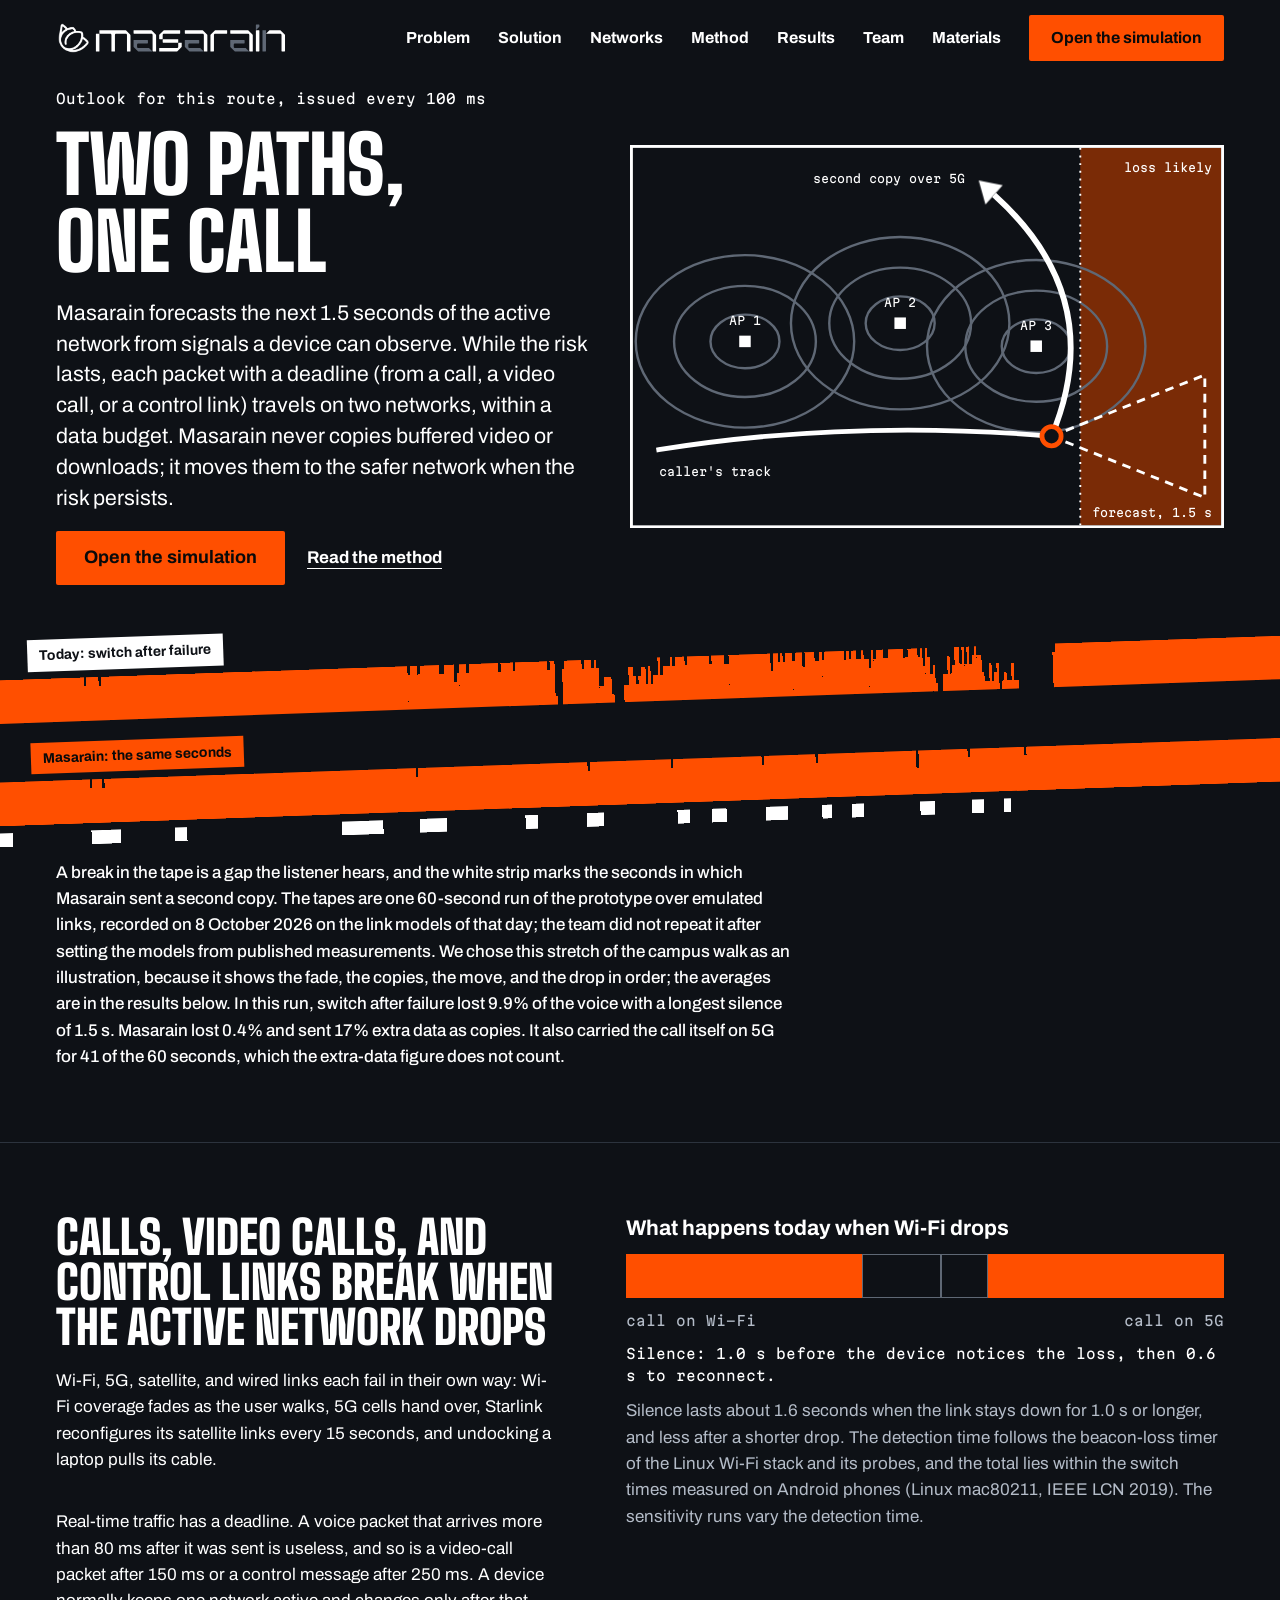
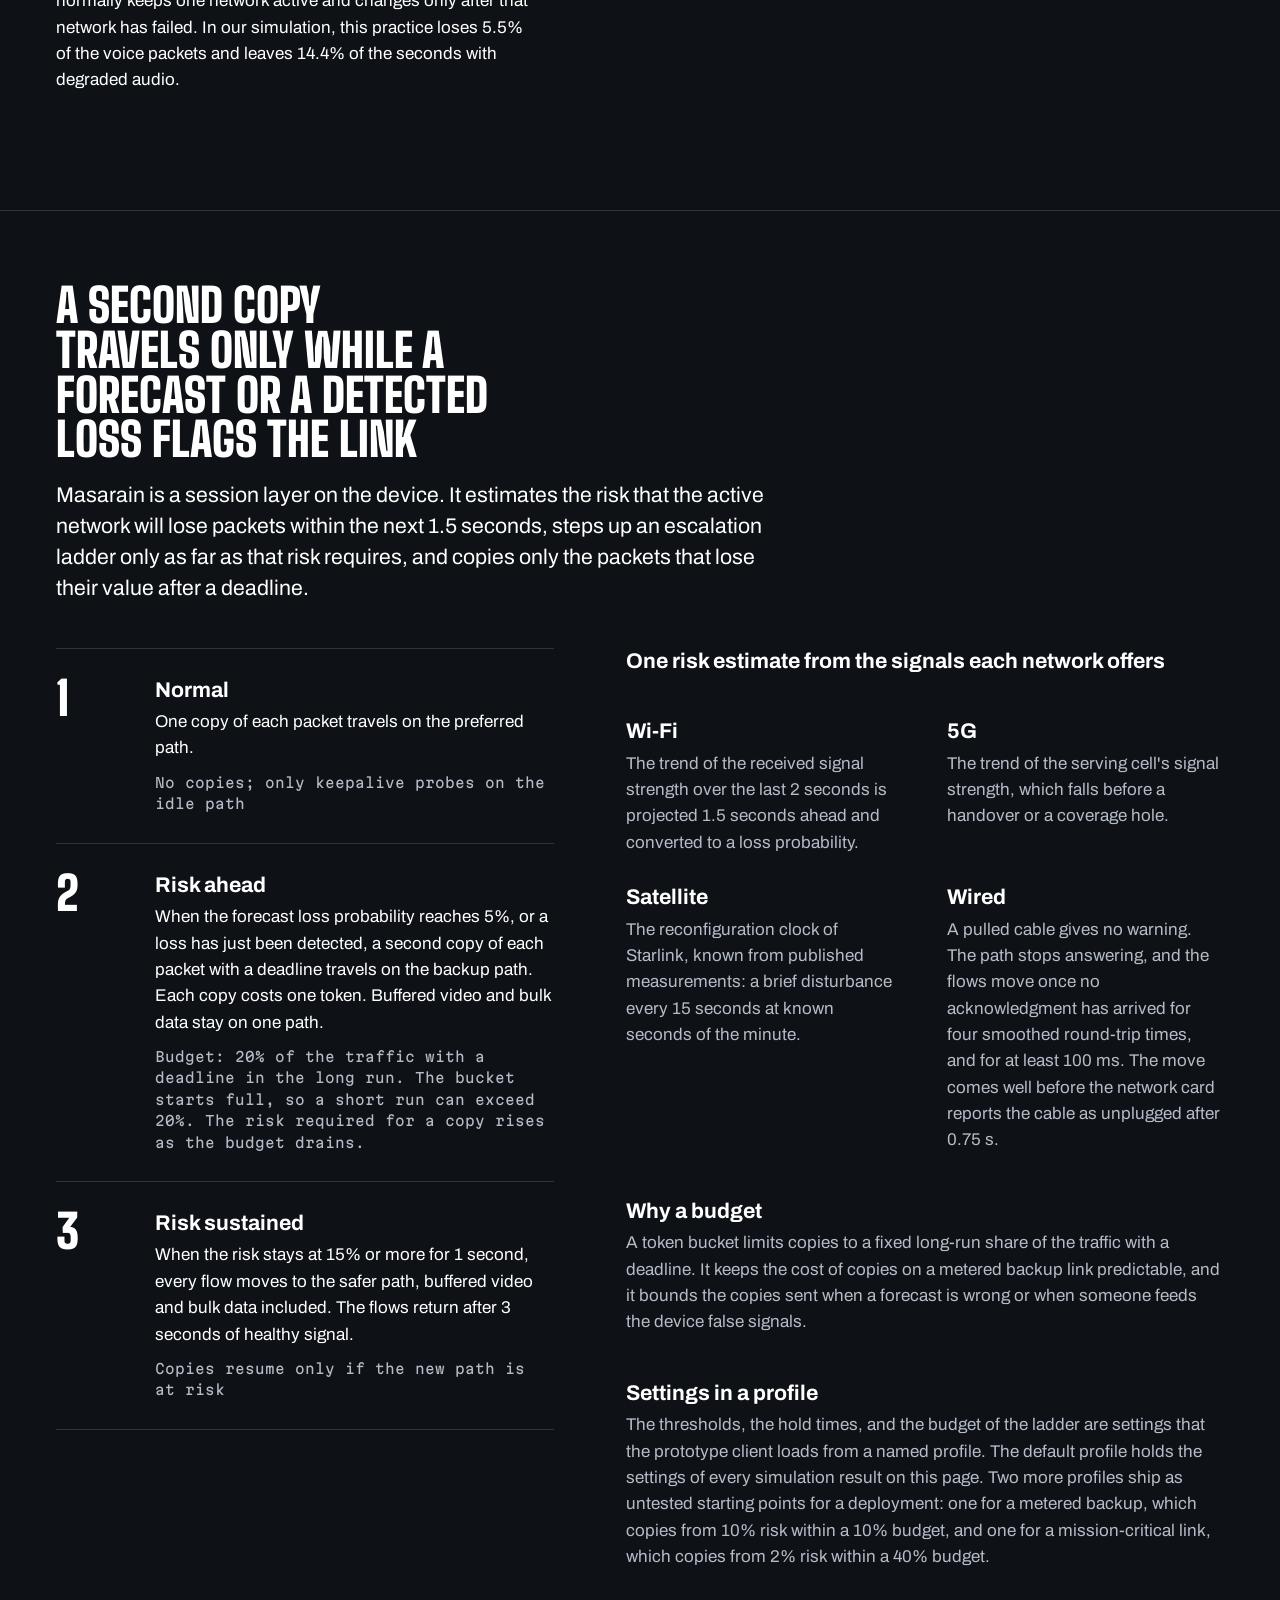
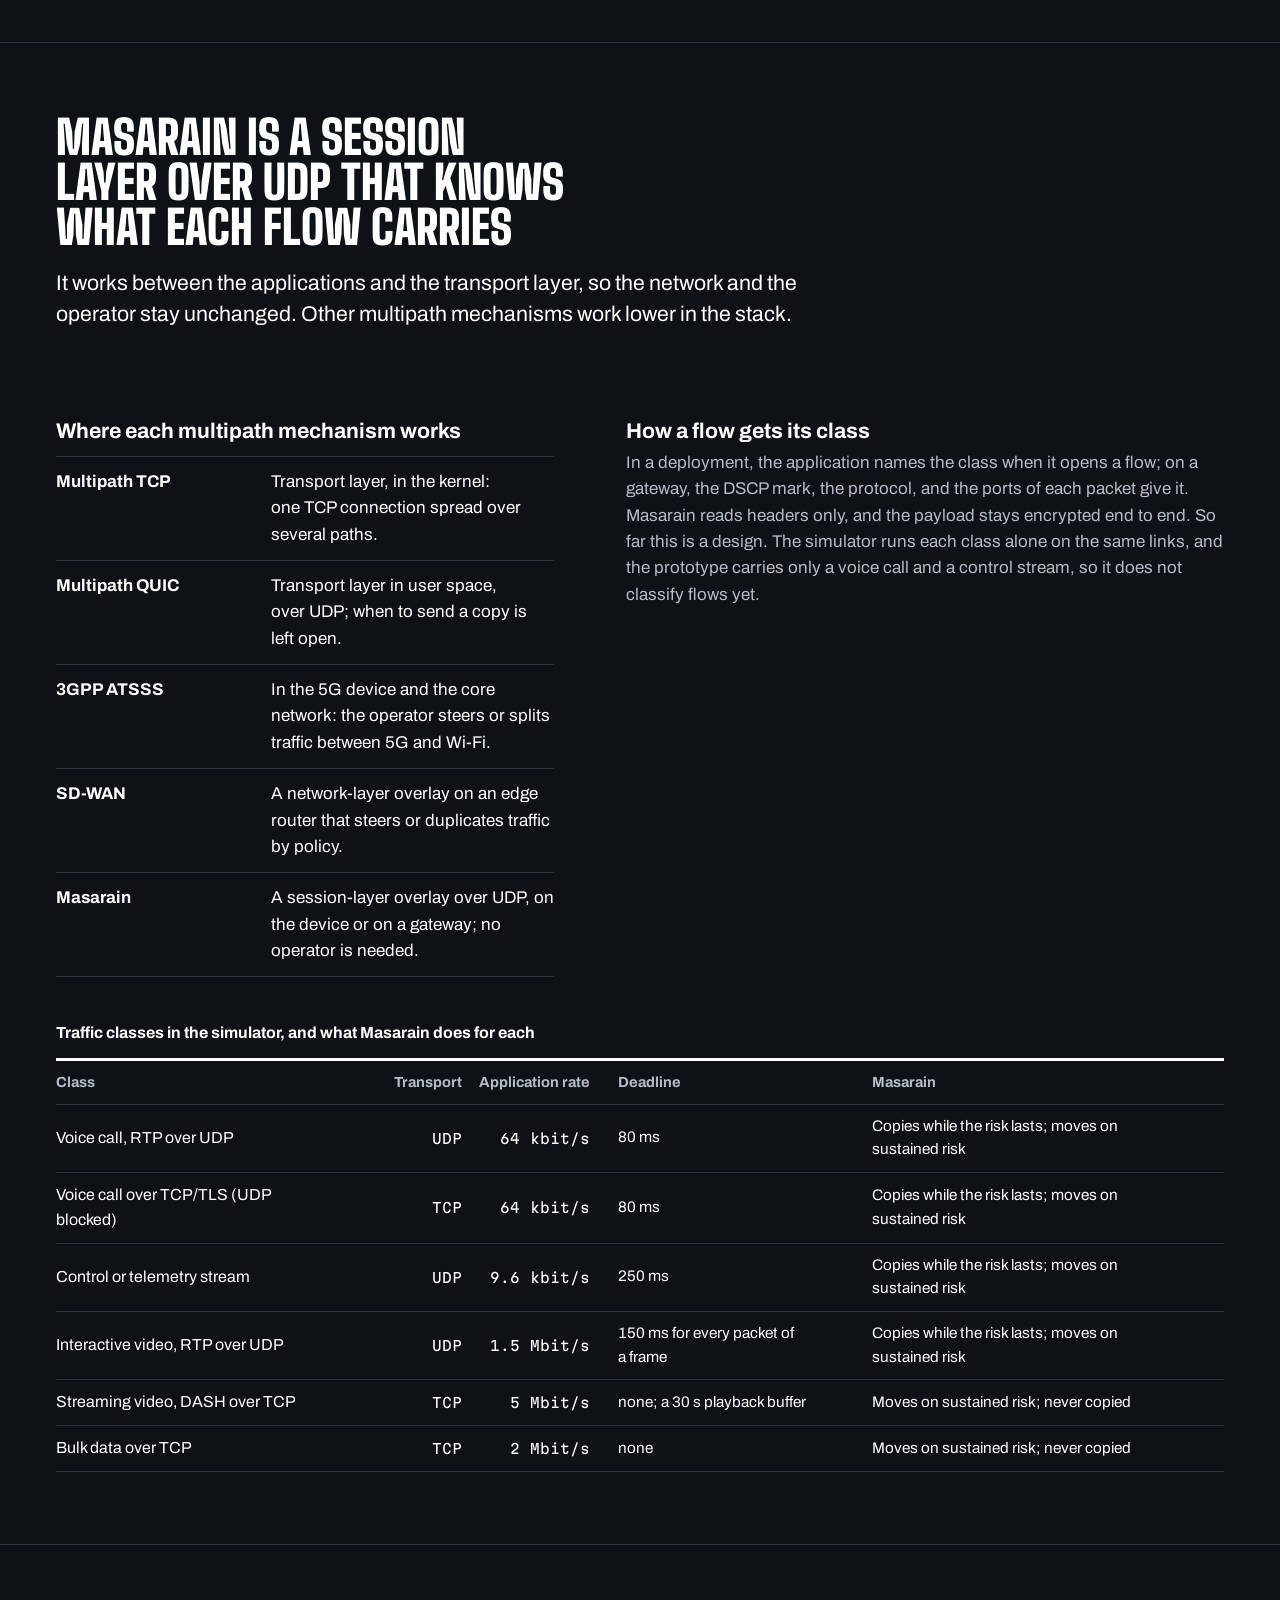
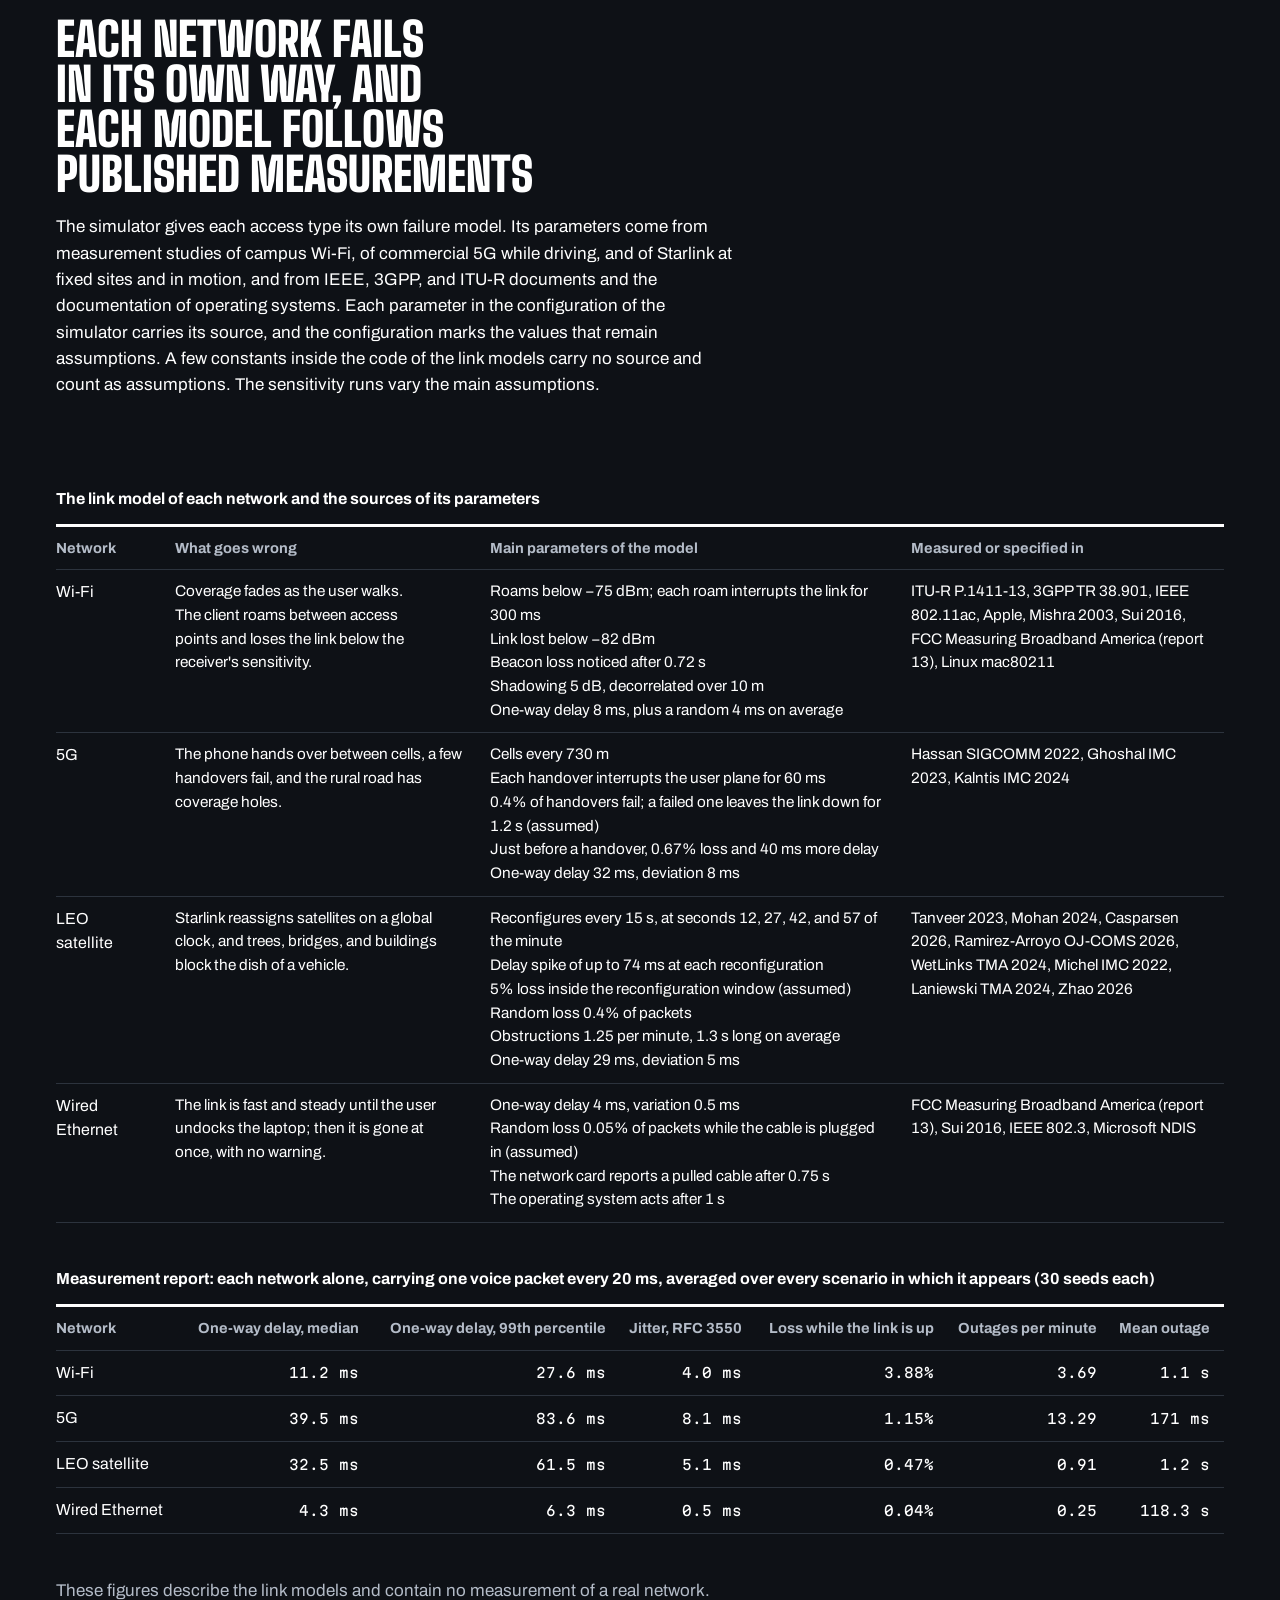
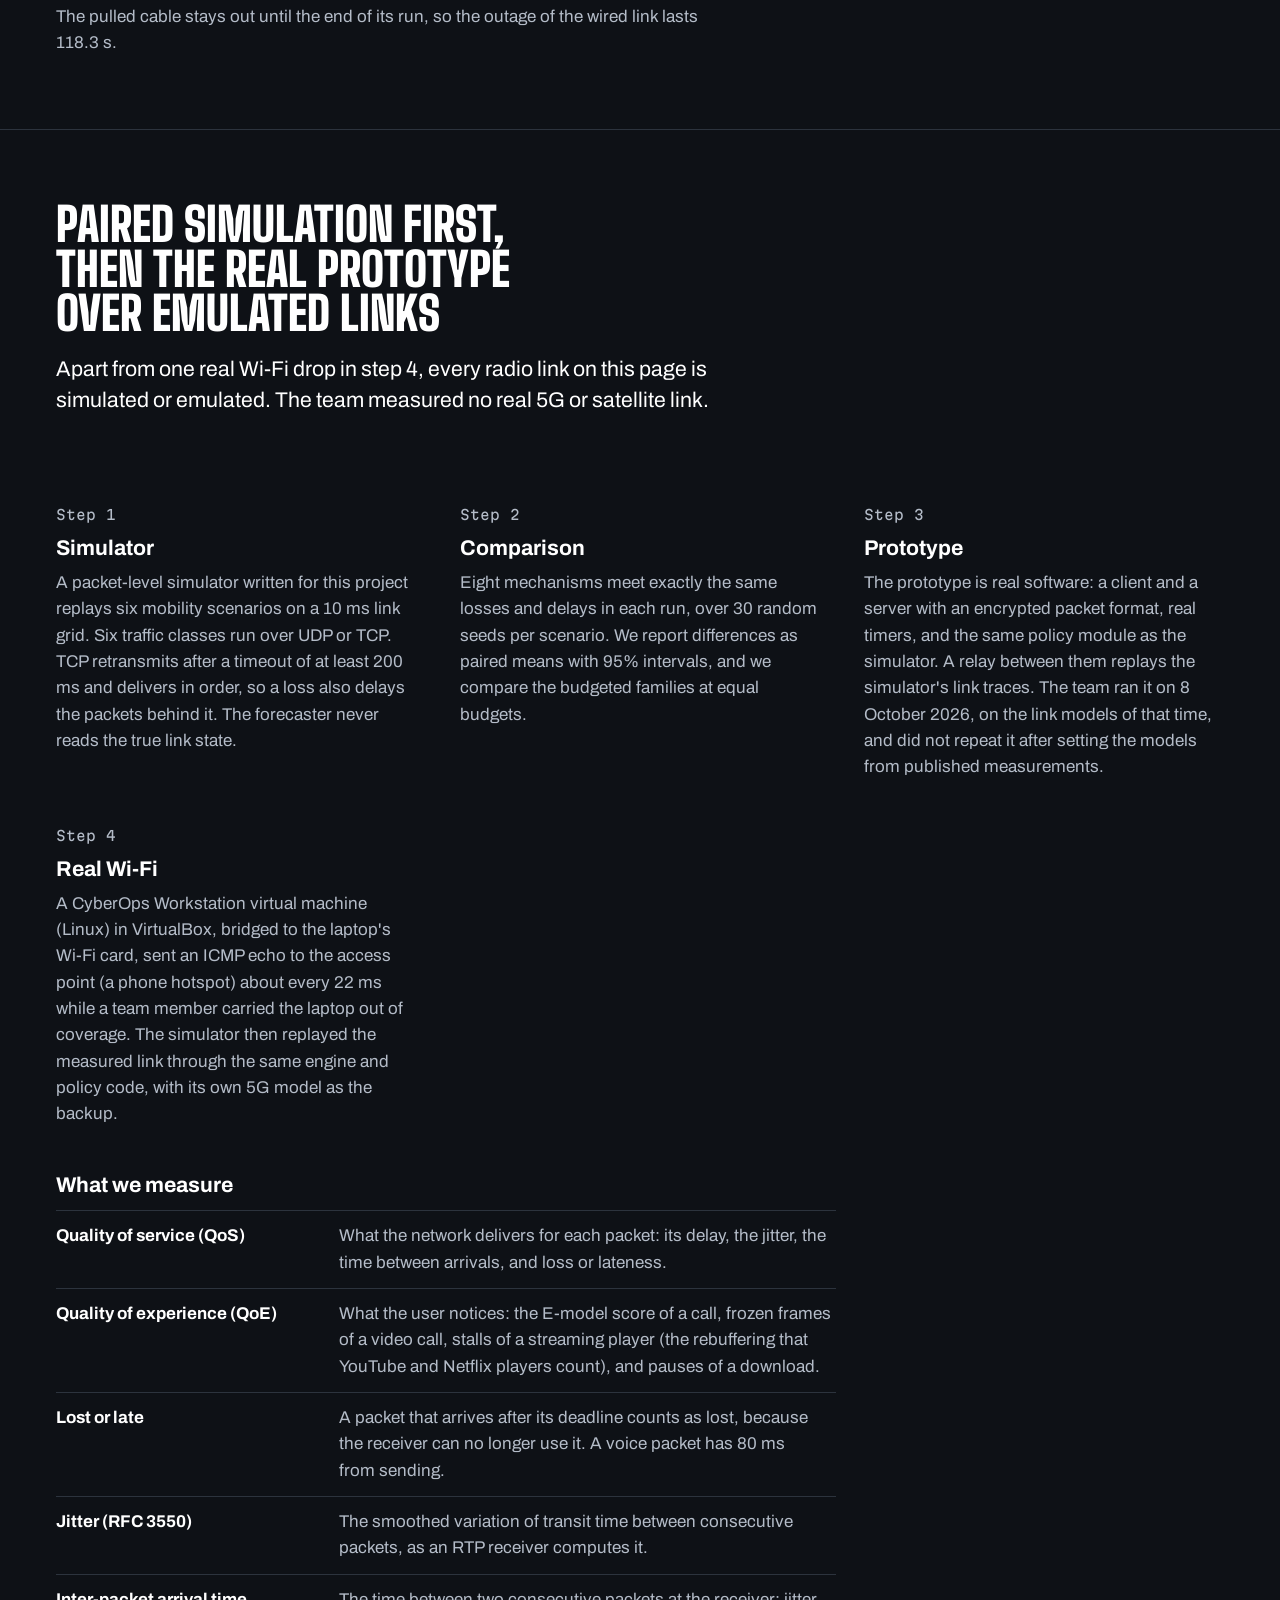
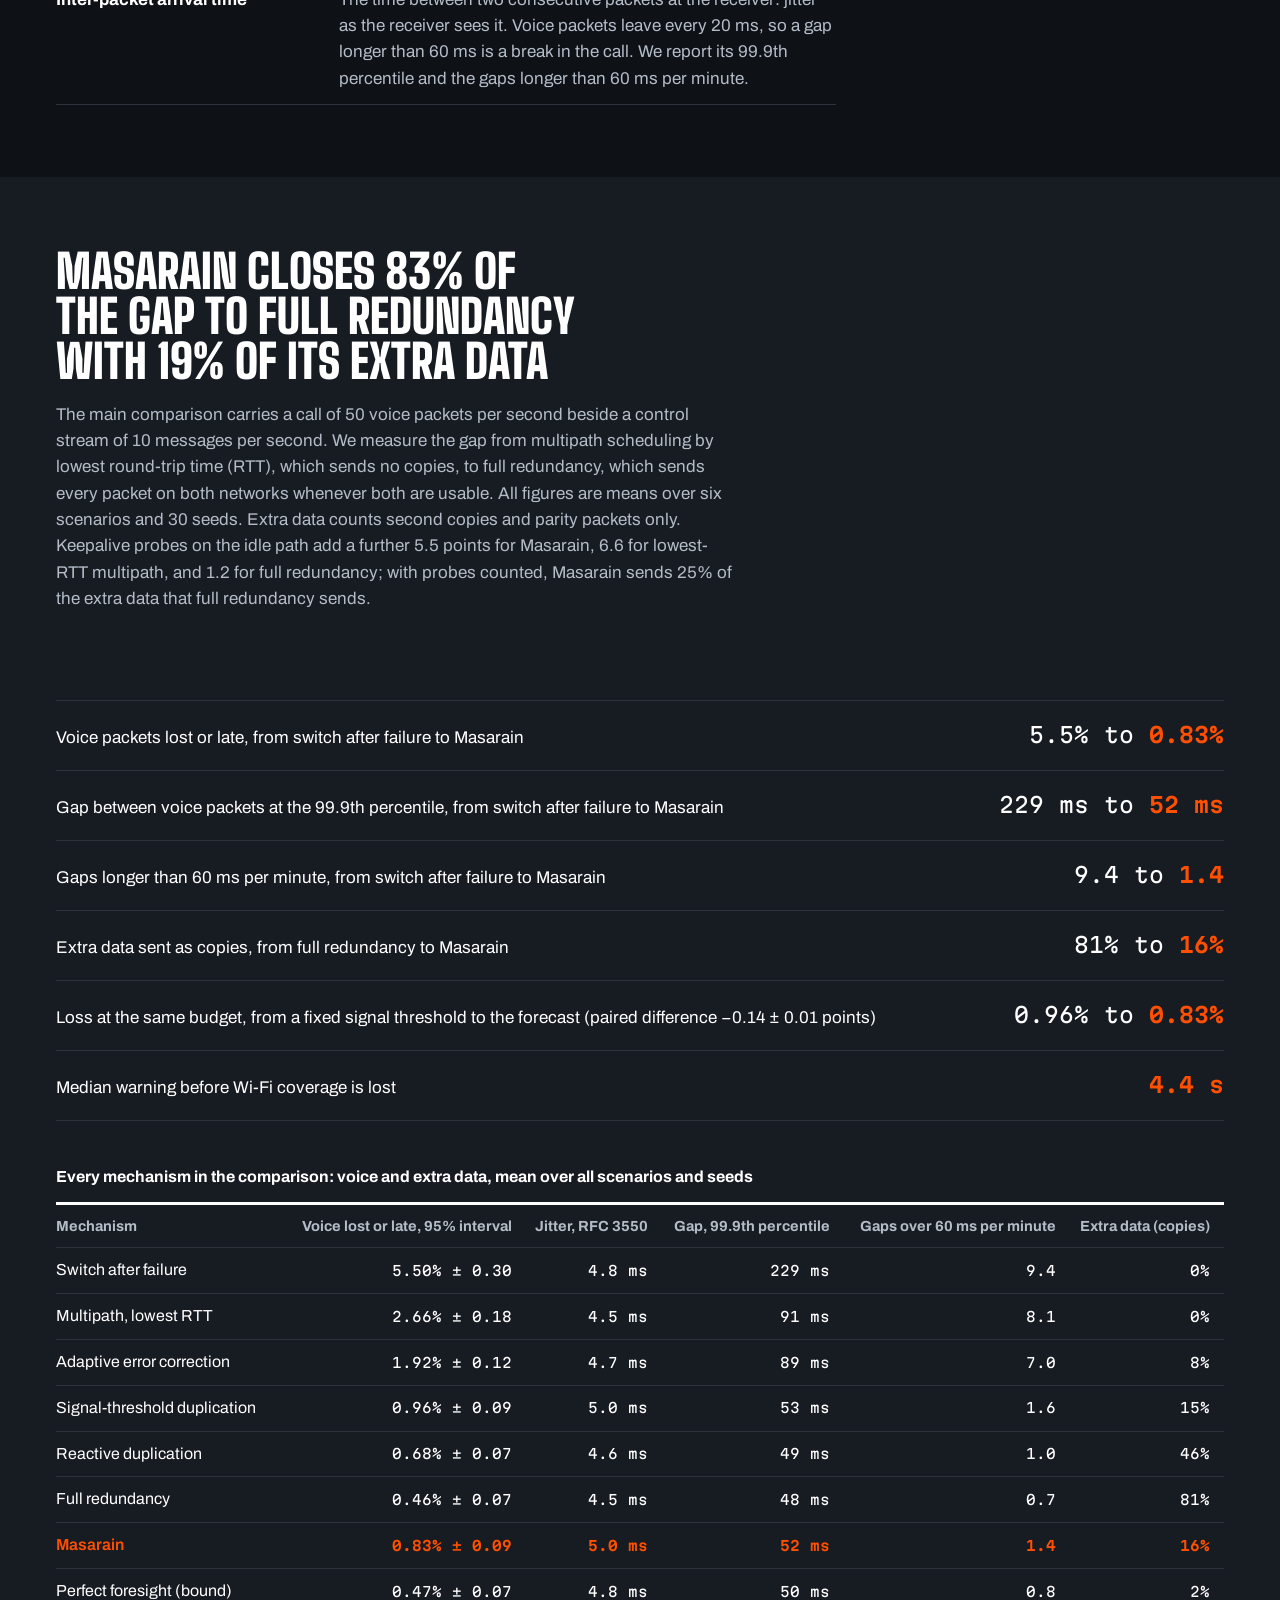
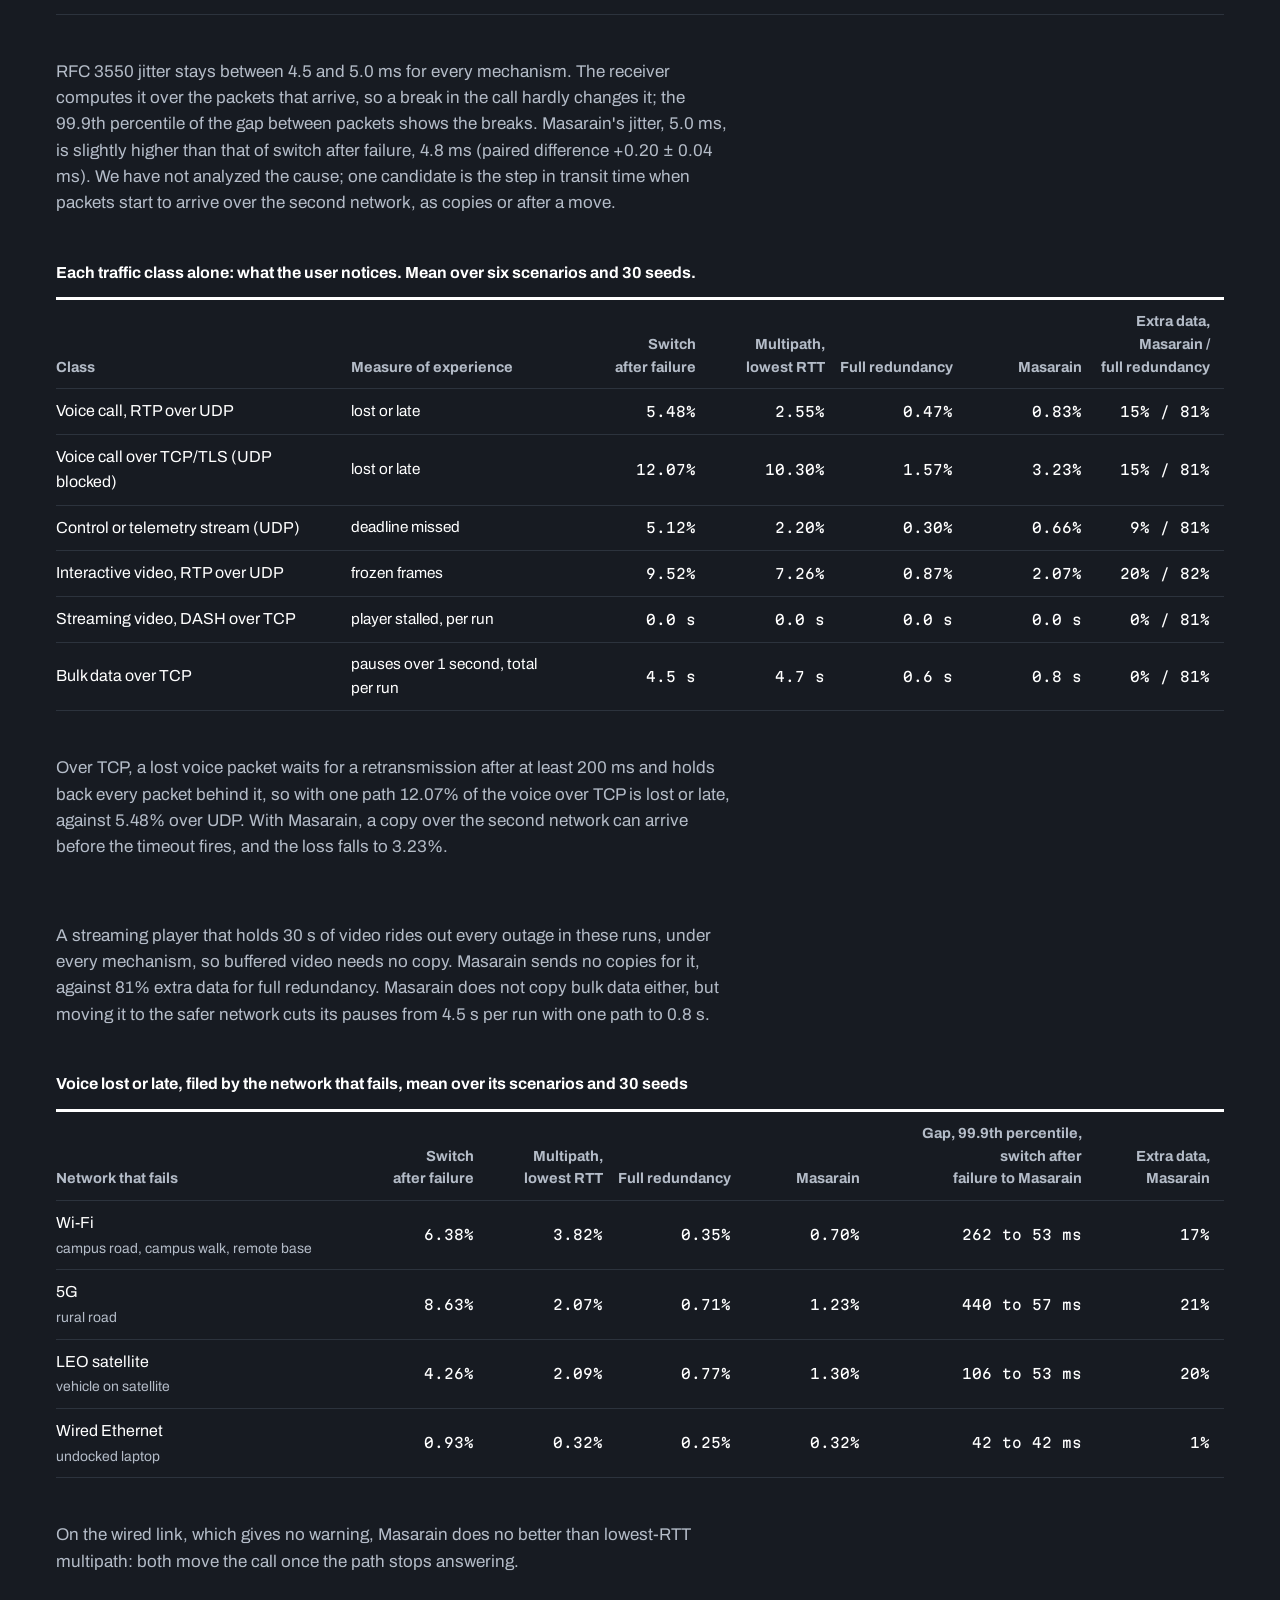
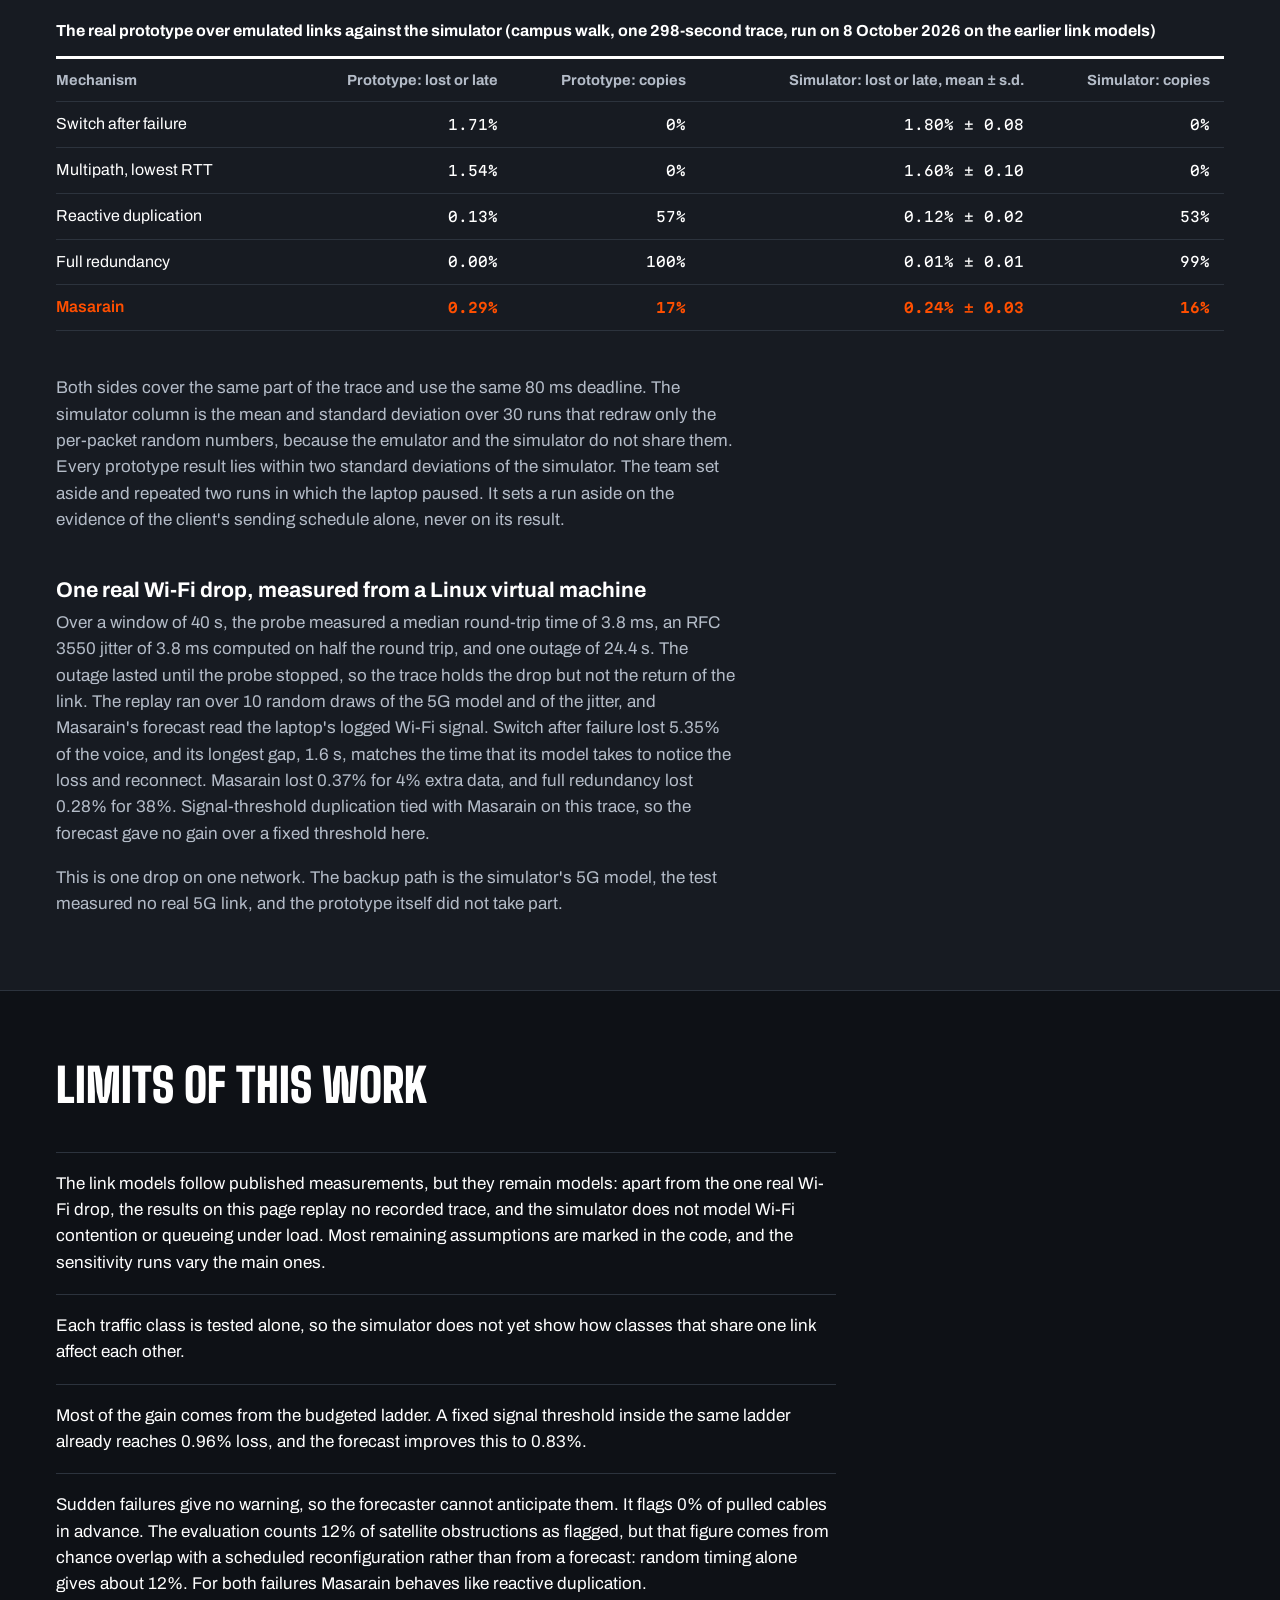
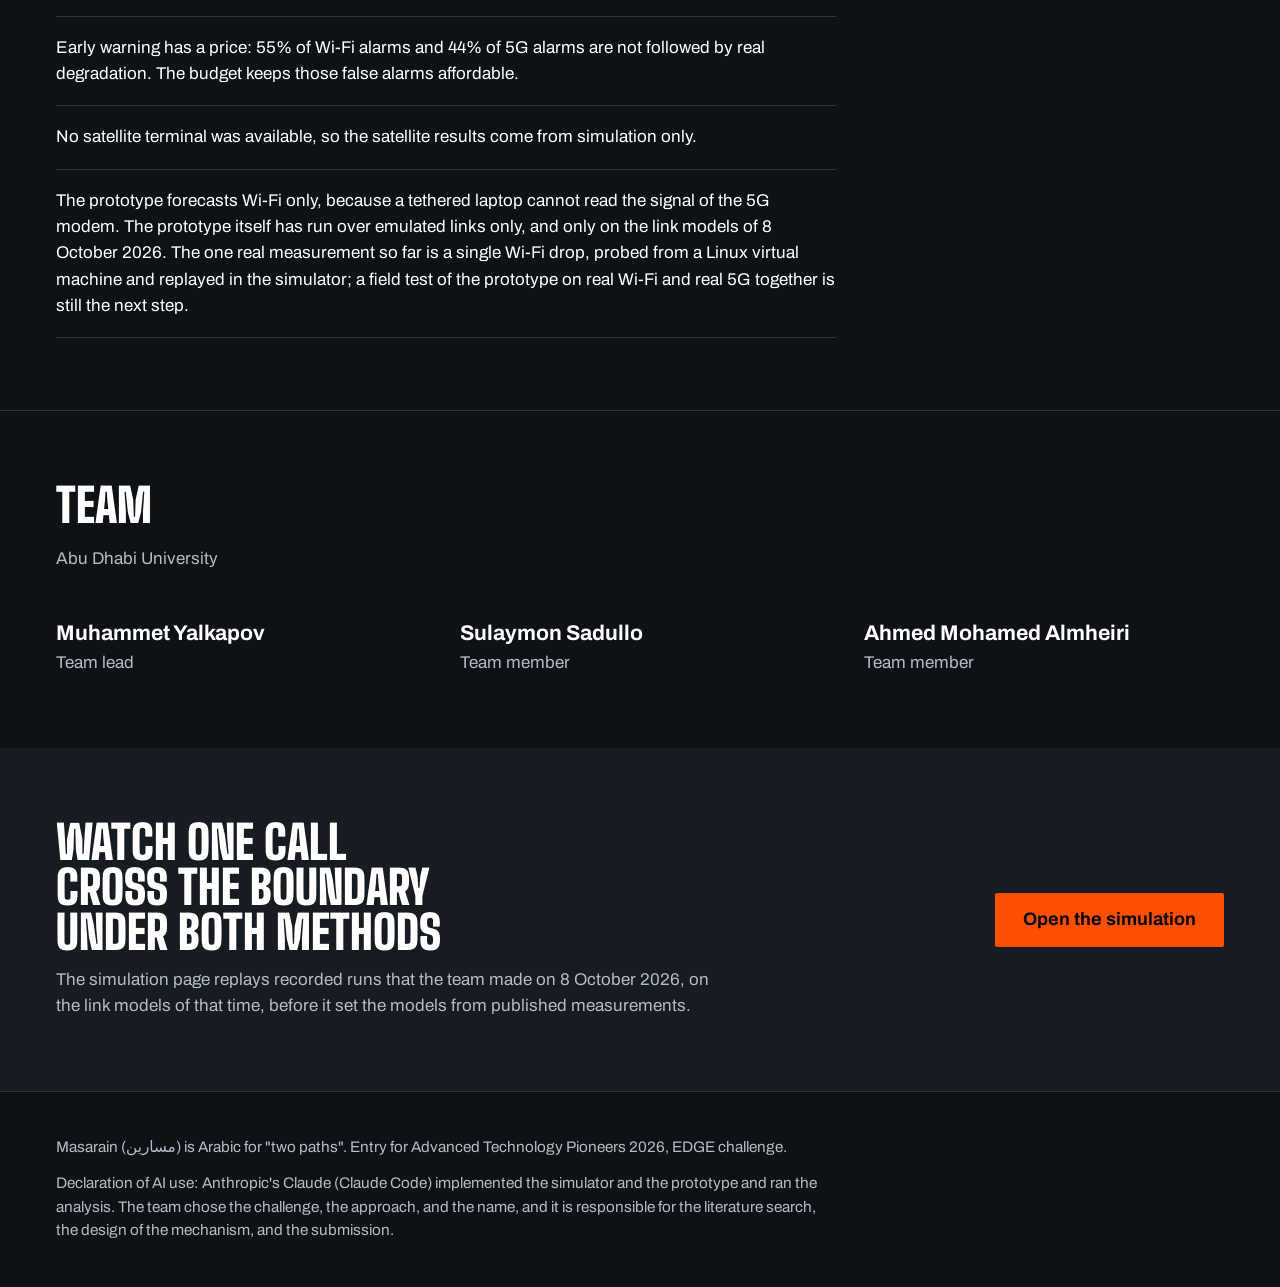
==== commit 4412b18c: "Add the real Wi-Fi test and the ladder profiles to the site The home and materials pages now describ" ====
--- a/index.html
+++ b/index.html
@@ -35,7 +35,7 @@
       <div class="hero-copy">
         <p class="mono">Outlook for this route, issued every 100 ms</p>
         <h1 class="display">Two paths, one call</h1>
-        <p class="lede">Masarain forecasts the next 1.5 seconds of the active network from signals a device can observe. While the risk lasts, each packet with a deadline, from a call, a video call, or a control link, travels on two networks inside a data budget. Buffered video and downloads move to the safer network when the risk persists, but they are never copied.</p>
+        <p class="lede">Masarain forecasts the next 1.5 seconds of the active network from signals a device can observe. While the risk lasts, each packet with a deadline (from a call, a video call, or a control link) travels on two networks, within a data budget. Masarain never copies buffered video or downloads; it moves them to the safer network when the risk persists.</p>
         <div class="hero-actions">
           <a class="btn btn--lg" href="simulation.html">Open the simulation</a>
           <a class="text-link" href="#method">Read the method</a>
@@ -82,7 +82,7 @@
   </div>
 
   <div class="wrap">
-    <p class="hero-note">A break in the tape is a gap the listener hears, and the white strip marks the seconds when a second copy was sent. The tapes are one 60-second run of the prototype over emulated links, recorded on 8 October 2026 on the link models of that day; it was not repeated after the models were set from published measurements. We chose this stretch of the campus walk as an illustration, because it shows the fade, the copies, the move, and the drop in order; the averages are in the results below. In this run, switch after failure lost 9.9% of the voice with a longest silence of 1.5 s. Masarain lost 0.4% and sent 17% extra data as copies. It also carried the call itself on 5G for 41 of the 60 seconds, which the extra-data figure does not count.</p>
+    <p class="hero-note">A break in the tape is a gap the listener hears, and the white strip marks the seconds in which Masarain sent a second copy. The tapes are one 60-second run of the prototype over emulated links, recorded on 8 October 2026 on the link models of that day; the team did not repeat it after setting the models from published measurements. We chose this stretch of the campus walk as an illustration, because it shows the fade, the copies, the move, and the drop in order; the averages are in the results below. In this run, switch after failure lost 9.9% of the voice with a longest silence of 1.5 s. Masarain lost 0.4% and sent 17% extra data as copies. It also carried the call itself on 5G for 41 of the 60 seconds, which the extra-data figure does not count.</p>
   </div>
 </section>
 
@@ -90,14 +90,14 @@
   <div class="wrap split">
     <div class="section-head">
       <h2 class="display">Calls, video calls, and control links break when the active network drops</h2>
-      <p class="prose">Wi-Fi, 5G, satellite, and wired links fail in different ways when a user moves: coverage fades, cells hand over, Starlink satellite links reconfigure every 15 seconds, and cables are unplugged.</p>
-      <p class="prose">Real-time traffic has a deadline. A voice packet that arrives more than 80 ms after it was sent is useless, and so is a video-call packet after 150 ms or a control message after 250 ms. A device normally keeps one network active and changes only after that network has failed. In our simulation this loses 5.5% of the voice packets and leaves 14.4% of the seconds with degraded audio.</p>
+      <p class="prose">Wi-Fi, 5G, satellite, and wired links each fail in their own way: Wi-Fi coverage fades as the user walks, 5G cells hand over, Starlink reconfigures its satellite links every 15 seconds, and undocking a laptop pulls its cable.</p>
+      <p class="prose">Real-time traffic has a deadline. A voice packet that arrives more than 80 ms after it was sent is useless, and so is a video-call packet after 150 ms or a control message after 250 ms. A device normally keeps one network active and changes only after that network has failed. In our simulation, this practice loses 5.5% of the voice packets and leaves 14.4% of the seconds with degraded audio.</p>
     </div>
     <figure class="boundary">
       <h3>What happens today when Wi-Fi drops</h3>
       <div class="boundary-bar" aria-hidden="true"><span></span><span class="gap"></span><span class="gap"></span><span></span></div>
       <div class="boundary-key mono"><span>call on Wi-Fi</span><span>call on 5G</span></div>
-      <p class="mono">Silence: 1.0 s before the loss is noticed, then 0.6 s to reconnect.</p>
+      <p class="mono">Silence: 1.0 s before the device notices the loss, then 0.6 s to reconnect.</p>
       <figcaption class="prose muted">Silence lasts about 1.6 seconds when the link stays down for 1.0 s or longer, and less after a shorter drop. The detection time follows the beacon-loss timer of the Linux Wi-Fi stack and its probes, and the total lies within the switch times measured on Android phones (Linux mac80211, IEEE LCN 2019). The sensitivity runs vary the detection time.</figcaption>
     </figure>
   </div>
@@ -123,12 +123,16 @@
           <div><h3>Wi-Fi</h3><p class="muted">The trend of the received signal strength over the last 2 seconds is projected 1.5 seconds ahead and converted to a loss probability.</p></div>
           <div><h3>5G</h3><p class="muted">The trend of the serving cell's signal strength, which falls before a handover or a coverage hole.</p></div>
           <div><h3>Satellite</h3><p class="muted">The reconfiguration clock of Starlink, known from published measurements: a brief disturbance every 15 seconds at known seconds of the minute.</p></div>
-          <div><h3>Wired</h3><p class="muted">No warning exists for a pulled cable. The path simply stops answering, and the flows move once no acknowledgment has arrived for four smoothed round-trip times, and for at least 100 ms. That is well before the network card reports the cable as unplugged after 0.75 s.</p></div>
+          <div><h3>Wired</h3><p class="muted">A pulled cable gives no warning. The path stops answering, and the flows move once no acknowledgment has arrived for four smoothed round-trip times, and for at least 100 ms. The move comes well before the network card reports the cable as unplugged after 0.75 s.</p></div>
         </div>
         <div>
           <h3>Why a budget</h3>
           <p class="prose muted">A token bucket limits copies to a fixed long-run share of the traffic with a deadline. It keeps the cost of copies on a metered backup link predictable, and it bounds the copies sent when a forecast is wrong or when someone feeds the device false signals.</p>
         </div>
+        <div>
+          <h3>Settings in a profile</h3>
+          <p class="prose muted">The thresholds, the hold times, and the budget of the ladder are settings that the prototype client loads from a named profile. The default profile holds the settings of every simulation result on this page. Two more profiles ship as untested starting points for a deployment: one for a metered backup, which copies from 10% risk within a 10% budget, and one for a mission-critical link, which copies from 2% risk within a 40% budget.</p>
+        </div>
       </div>
     </div>
   </div>
@@ -138,7 +142,7 @@
   <div class="wrap stack">
     <div class="section-head">
       <h2 class="display">Masarain is a session layer over UDP that knows what each flow carries</h2>
-      <p class="lede">It works between the applications and the transport layer, so the network, the operator, and the applications stay unchanged. Other multipath mechanisms work lower in the stack.</p>
+      <p class="lede">It works between the applications and the transport layer, so the network and the operator stay unchanged. Other multipath mechanisms work lower in the stack.</p>
     </div>
     <div class="split">
       <div>
@@ -153,7 +157,7 @@
       </div>
       <div>
         <h3>How a flow gets its class</h3>
-        <p class="prose muted">In a deployment, the application names the class when it opens a flow; on a gateway, the DSCP mark, the protocol, and the ports of each packet give it. Masarain reads headers only, and the payload stays encrypted end to end. This is the design: in the simulator, each class runs alone on the same links, and the prototype carries only a voice call and a control stream, so it does not classify flows yet.</p>
+        <p class="prose muted">In a deployment, the application names the class when it opens a flow; on a gateway, the DSCP mark, the protocol, and the ports of each packet give it. Masarain reads headers only, and the payload stays encrypted end to end. So far this is a design. The simulator runs each class alone on the same links, and the prototype carries only a voice call and a control stream, so it does not classify flows yet.</p>
       </div>
     </div>
     <div class="table-scroll">
@@ -177,7 +181,7 @@
   <div class="wrap stack">
     <div class="section-head">
       <h2 class="display">Each network fails in its own way, and each model follows published measurements</h2>
-      <p class="prose">The simulator gives each access type its own failure model. Its parameters come from measurement studies of campus Wi-Fi, of commercial 5G while driving, and of Starlink at fixed sites and in motion, and from IEEE, 3GPP, and ITU-R documents and the documentation of operating systems. Each parameter in the configuration of the simulator carries its source, and the values that remain assumptions are marked there. A few constants inside the code of the link models carry no source and count as assumptions. The sensitivity runs vary the main assumptions.</p>
+      <p class="prose">The simulator gives each access type its own failure model. Its parameters come from measurement studies of campus Wi-Fi, of commercial 5G while driving, and of Starlink at fixed sites and in motion, and from IEEE, 3GPP, and ITU-R documents and the documentation of operating systems. Each parameter in the configuration of the simulator carries its source, and the configuration marks the values that remain assumptions. A few constants inside the code of the link models carry no source and count as assumptions. The sensitivity runs vary the main assumptions.</p>
     </div>
     <div class="table-scroll">
       <table class="data-table data-table--models">
@@ -187,7 +191,7 @@
           <tr><td>Wi-Fi</td><td class="text">Coverage fades as the user walks. The client roams between access points and loses the link below the receiver&#x27;s sensitivity.</td><td class="text">Roams below −75 dBm; each roam interrupts the link for 300 ms<br>Link lost below −82 dBm<br>Beacon loss noticed after 0.72 s<br>Shadowing 5 dB, decorrelated over 10 m<br>One-way delay 8 ms, plus a random 4 ms on average</td><td class="text">ITU-R P.1411-13, 3GPP TR 38.901, IEEE 802.11ac, Apple, Mishra 2003, Sui 2016, FCC Measuring Broadband America (report 13), Linux mac80211</td></tr>
           <tr><td>5G</td><td class="text">The phone hands over between cells, a few handovers fail, and the rural road has coverage holes.</td><td class="text">Cells every 730 m<br>Each handover interrupts the user plane for 60 ms<br>0.4% of handovers fail; a failed one leaves the link down for 1.2 s (assumed)<br>Just before a handover, 0.67% loss and 40 ms more delay<br>One-way delay 32 ms, deviation 8 ms</td><td class="text">Hassan SIGCOMM 2022, Ghoshal IMC 2023, Kalntis IMC 2024</td></tr>
           <tr><td>LEO satellite</td><td class="text">Starlink reassigns satellites on a global clock, and trees, bridges, and buildings block the dish of a vehicle.</td><td class="text">Reconfigures every 15 s, at seconds 12, 27, 42, and 57 of the minute<br>Delay spike of up to 74 ms at each reconfiguration<br>5% loss inside the reconfiguration window (assumed)<br>Random loss 0.4% of packets<br>Obstructions 1.25 per minute, 1.3 s long on average<br>One-way delay 29 ms, deviation 5 ms</td><td class="text">Tanveer 2023, Mohan 2024, Casparsen 2026, Ramirez-Arroyo OJ-COMS 2026, WetLinks TMA 2024, Michel IMC 2022, Laniewski TMA 2024, Zhao 2026</td></tr>
-          <tr><td>Wired Ethernet</td><td class="text">Fast and steady until the laptop is undocked; then the link is gone at once, with no warning.</td><td class="text">One-way delay 4 ms, variation 0.5 ms<br>Random loss 0.05% of packets while the cable is plugged in (assumed)<br>The network card reports a pulled cable after 0.75 s<br>The operating system acts after 1 s</td><td class="text">FCC Measuring Broadband America (report 13), Sui 2016, IEEE 802.3, Microsoft NDIS</td></tr>
+          <tr><td>Wired Ethernet</td><td class="text">The link is fast and steady until the user undocks the laptop; then it is gone at once, with no warning.</td><td class="text">One-way delay 4 ms, variation 0.5 ms<br>Random loss 0.05% of packets while the cable is plugged in (assumed)<br>The network card reports a pulled cable after 0.75 s<br>The operating system acts after 1 s</td><td class="text">FCC Measuring Broadband America (report 13), Sui 2016, IEEE 802.3, Microsoft NDIS</td></tr>
         </tbody>
       </table>
     </div>
@@ -203,7 +207,7 @@
         </tbody>
       </table>
     </div>
-    <p class="prose muted">These figures describe the models, not a measured real network. The pulled cable stays out until the end of its run, so the outage of the wired link lasts 118.3 s.</p>
+    <p class="prose muted">These figures describe the link models and contain no measurement of a real network. The pulled cable stays out until the end of its run, so the outage of the wired link lasts 118.3 s.</p>
   </div>
 </section>
 
@@ -211,18 +215,19 @@
   <div class="wrap stack">
     <div class="section-head">
       <h2 class="display">Paired simulation first, then the real prototype over emulated links</h2>
-      <p class="lede">The radio links are emulated. No result on this page comes from a real radio network.</p>
+      <p class="lede">Apart from one real Wi-Fi drop in step 4, every radio link on this page is simulated or emulated. The team measured no real 5G or satellite link.</p>
     </div>
     <ol class="steps">
       <li><span class="mono">Step 1</span><h3>Simulator</h3><p class="muted">A packet-level simulator written for this project replays six mobility scenarios on a 10 ms link grid. Six traffic classes run over UDP or TCP. TCP retransmits after a timeout of at least 200 ms and delivers in order, so a loss also delays the packets behind it. The forecaster never reads the true link state.</p></li>
       <li><span class="mono">Step 2</span><h3>Comparison</h3><p class="muted">Eight mechanisms meet exactly the same losses and delays in each run, over 30 random seeds per scenario. We report differences as paired means with 95% intervals, and we compare the budgeted families at equal budgets.</p></li>
-      <li><span class="mono">Step 3</span><h3>Prototype</h3><p class="muted">The prototype is real software: a client and a server with an encrypted packet format, real timers, and the same policy module as the simulator. A relay between them replays the simulator's link traces. It ran on 8 October 2026, on the link models of that time, and was not repeated after the models were set from published measurements.</p></li>
+      <li><span class="mono">Step 3</span><h3>Prototype</h3><p class="muted">The prototype is real software: a client and a server with an encrypted packet format, real timers, and the same policy module as the simulator. A relay between them replays the simulator's link traces. The team ran it on 8 October 2026, on the link models of that time, and did not repeat it after setting the models from published measurements.</p></li>
+      <li><span class="mono">Step 4</span><h3>Real Wi-Fi</h3><p class="muted">A CyberOps Workstation virtual machine (Linux) in VirtualBox, bridged to the laptop's Wi-Fi card, sent an ICMP echo to the access point (a phone hotspot) about every 22 ms while a team member carried the laptop out of coverage. The simulator then replayed the measured link through the same engine and policy code, with its own 5G model as the backup.</p></li>
     </ol>
     <div>
       <h3>What we measure</h3>
       <dl class="defs">
         <div><dt>Quality of service (QoS)</dt><dd>What the network delivers for each packet: its delay, the jitter, the time between arrivals, and loss or lateness.</dd></div>
-        <div><dt>Quality of experience (QoE)</dt><dd>What the user feels: the E-model score of a call, frozen frames of a video call, stalls of a streaming player (the rebuffering that YouTube and Netflix players count), and pauses of a download.</dd></div>
+        <div><dt>Quality of experience (QoE)</dt><dd>What the user notices: the E-model score of a call, frozen frames of a video call, stalls of a streaming player (the rebuffering that YouTube and Netflix players count), and pauses of a download.</dd></div>
         <div><dt>Lost or late</dt><dd>A packet that arrives after its deadline counts as lost, because the receiver can no longer use it. A voice packet has 80 ms from sending.</dd></div>
         <div><dt>Jitter (RFC 3550)</dt><dd>The smoothed variation of transit time between consecutive packets, as an RTP receiver computes it.</dd></div>
         <div><dt>Inter-packet arrival time</dt><dd>The time between two consecutive packets at the receiver: jitter as the receiver sees it. Voice packets leave every 20 ms, so a gap longer than 60 ms is a break in the call. We report its 99.9th percentile and the gaps longer than 60 ms per minute.</dd></div>
@@ -261,7 +266,7 @@
         </tbody>
       </table>
     </div>
-    <p class="prose muted">RFC 3550 jitter stays between 4.5 and 5.0 ms for every mechanism. It is computed over the packets that arrive, so a break in the call hardly changes it; the 99.9th percentile of the gap between packets shows the breaks. Masarain's jitter, 5.0 ms, is slightly higher than that of switch after failure, 4.8 ms (paired difference +0.20 ± 0.04 ms). We have not analyzed the cause; one candidate is the step in transit time when packets start to arrive over the second network, as copies or after a move.</p>
+    <p class="prose muted">RFC 3550 jitter stays between 4.5 and 5.0 ms for every mechanism. The receiver computes it over the packets that arrive, so a break in the call hardly changes it; the 99.9th percentile of the gap between packets shows the breaks. Masarain's jitter, 5.0 ms, is slightly higher than that of switch after failure, 4.8 ms (paired difference +0.20 ± 0.04 ms). We have not analyzed the cause; one candidate is the step in transit time when packets start to arrive over the second network, as copies or after a move.</p>
     <div class="table-scroll">
       <table class="data-table named">
         <caption>Each traffic class alone: what the user notices. Mean over six scenarios and 30 seeds.</caption>
@@ -276,8 +281,8 @@
         </tbody>
       </table>
     </div>
-    <p class="prose muted">Transport matters. Over TCP, a lost voice packet waits for a retransmission after at least 200 ms and holds back every packet behind it, so with one path 12.07% of the voice over TCP is lost or late, against 5.48% over UDP. With Masarain, a copy over the second network can arrive before the timeout fires, and the loss falls to 3.23%.</p>
-    <p class="prose muted">Buffered traffic needs no copy. A streaming player that holds 30 s of video rides out every outage in these runs, under every mechanism. Masarain sends no copies for it, against 81% extra data for full redundancy. Bulk data is not copied either, but moving it to the safer network cuts its pauses from 4.5 s per run with one path to 0.8 s.</p>
+    <p class="prose muted">Over TCP, a lost voice packet waits for a retransmission after at least 200 ms and holds back every packet behind it, so with one path 12.07% of the voice over TCP is lost or late, against 5.48% over UDP. With Masarain, a copy over the second network can arrive before the timeout fires, and the loss falls to 3.23%.</p>
+    <p class="prose muted">A streaming player that holds 30 s of video rides out every outage in these runs, under every mechanism, so buffered video needs no copy. Masarain sends no copies for it, against 81% extra data for full redundancy. Masarain does not copy bulk data either, but moving it to the safer network cuts its pauses from 4.5 s per run with one path to 0.8 s.</p>
     <div class="table-scroll">
       <table class="data-table named">
         <caption>Voice lost or late, filed by the network that fails, mean over its scenarios and 30 seeds</caption>
@@ -304,7 +309,12 @@
         </tbody>
       </table>
     </div>
-    <p class="prose muted">Both sides cover the same part of the trace and use the same 80 ms deadline. The simulator column is the mean and standard deviation over 30 runs that redraw only the per-packet random numbers, because the emulator and the simulator do not share them. Every prototype result lies within two standard deviations of the simulator. Two runs in which the laptop paused were set aside and repeated. A run is set aside on the evidence of the client's sending schedule alone, never on its result.</p>
+    <p class="prose muted">Both sides cover the same part of the trace and use the same 80 ms deadline. The simulator column is the mean and standard deviation over 30 runs that redraw only the per-packet random numbers, because the emulator and the simulator do not share them. Every prototype result lies within two standard deviations of the simulator. The team set aside and repeated two runs in which the laptop paused. It sets a run aside on the evidence of the client's sending schedule alone, never on its result.</p>
+    <div>
+      <h3>One real Wi-Fi drop, measured from a Linux virtual machine</h3>
+      <p class="prose muted">Over a window of 40 s, the probe measured a median round-trip time of 3.8 ms, an RFC 3550 jitter of 3.8 ms computed on half the round trip, and one outage of 24.4 s. The outage lasted until the probe stopped, so the trace holds the drop but not the return of the link. The replay ran over 10 random draws of the 5G model and of the jitter, and Masarain's forecast read the laptop's logged Wi-Fi signal. Switch after failure lost 5.35% of the voice, and its longest gap, 1.6 s, matches the time that its model takes to notice the loss and reconnect. Masarain lost 0.37% for 4% extra data, and full redundancy lost 0.28% for 38%. Signal-threshold duplication tied with Masarain on this trace, so the forecast gave no gain over a fixed threshold here.</p>
+      <p class="prose muted">This is one drop on one network. The backup path is the simulator's 5G model, the test measured no real 5G link, and the prototype itself did not take part.</p>
+    </div>
   </div>
 </section>
 
@@ -312,13 +322,13 @@
   <div class="wrap">
     <div class="section-head"><h2 class="display">Limits of this work</h2></div>
     <ul class="limits">
-      <li>The link models follow published measurements, but they remain models: no recorded trace is replayed yet, and Wi-Fi contention and queueing under load are not modeled. Most remaining assumptions are marked in the code, and the sensitivity runs vary the main ones.</li>
+      <li>The link models follow published measurements, but they remain models: apart from the one real Wi-Fi drop, the results on this page replay no recorded trace, and the simulator does not model Wi-Fi contention or queueing under load. Most remaining assumptions are marked in the code, and the sensitivity runs vary the main ones.</li>
       <li>Each traffic class is tested alone, so the simulator does not yet show how classes that share one link affect each other.</li>
       <li>Most of the gain comes from the budgeted ladder. A fixed signal threshold inside the same ladder already reaches 0.96% loss, and the forecast improves this to 0.83%.</li>
-      <li>Sudden failures cannot be forecast. The forecaster flags 0% of pulled cables in advance. The evaluation counts 12% of satellite obstructions as flagged, but that figure is chance coincidence with a scheduled reconfiguration, not a forecast: random timing alone gives about 12%. For both failures Masarain behaves like reactive duplication.</li>
+      <li>Sudden failures give no warning, so the forecaster cannot anticipate them. It flags 0% of pulled cables in advance. The evaluation counts 12% of satellite obstructions as flagged, but that figure comes from chance overlap with a scheduled reconfiguration rather than from a forecast: random timing alone gives about 12%. For both failures Masarain behaves like reactive duplication.</li>
       <li>Early warning has a price: 55% of Wi-Fi alarms and 44% of 5G alarms are not followed by real degradation. The budget keeps those false alarms affordable.</li>
       <li>No satellite terminal was available, so the satellite results come from simulation only.</li>
-      <li>The prototype forecasts Wi-Fi only, because a tethered laptop cannot read the signal of the 5G modem. It has run over emulated links only, and only on the link models of 8 October 2026. A field test on real Wi-Fi and 5G is the next step.</li>
+      <li>The prototype forecasts Wi-Fi only, because a tethered laptop cannot read the signal of the 5G modem. The prototype itself has run over emulated links only, and only on the link models of 8 October 2026. The one real measurement so far is a single Wi-Fi drop, probed from a Linux virtual machine and replayed in the simulator; a field test of the prototype on real Wi-Fi and real 5G together is still the next step.</li>
     </ul>
   </div>
 </section>
@@ -338,7 +348,7 @@
   <div class="wrap cta">
     <div class="cta-copy">
       <h2 class="display">Watch one call cross the boundary under both methods</h2>
-      <p class="prose muted">The page replays recorded runs, made on 8 October 2026 on the link models of that time, before the models were set from published measurements.</p>
+      <p class="prose muted">The simulation page replays recorded runs that the team made on 8 October 2026, on the link models of that time, before it set the models from published measurements.</p>
     </div>
     <a class="btn btn--lg" href="simulation.html">Open the simulation</a>
   </div>
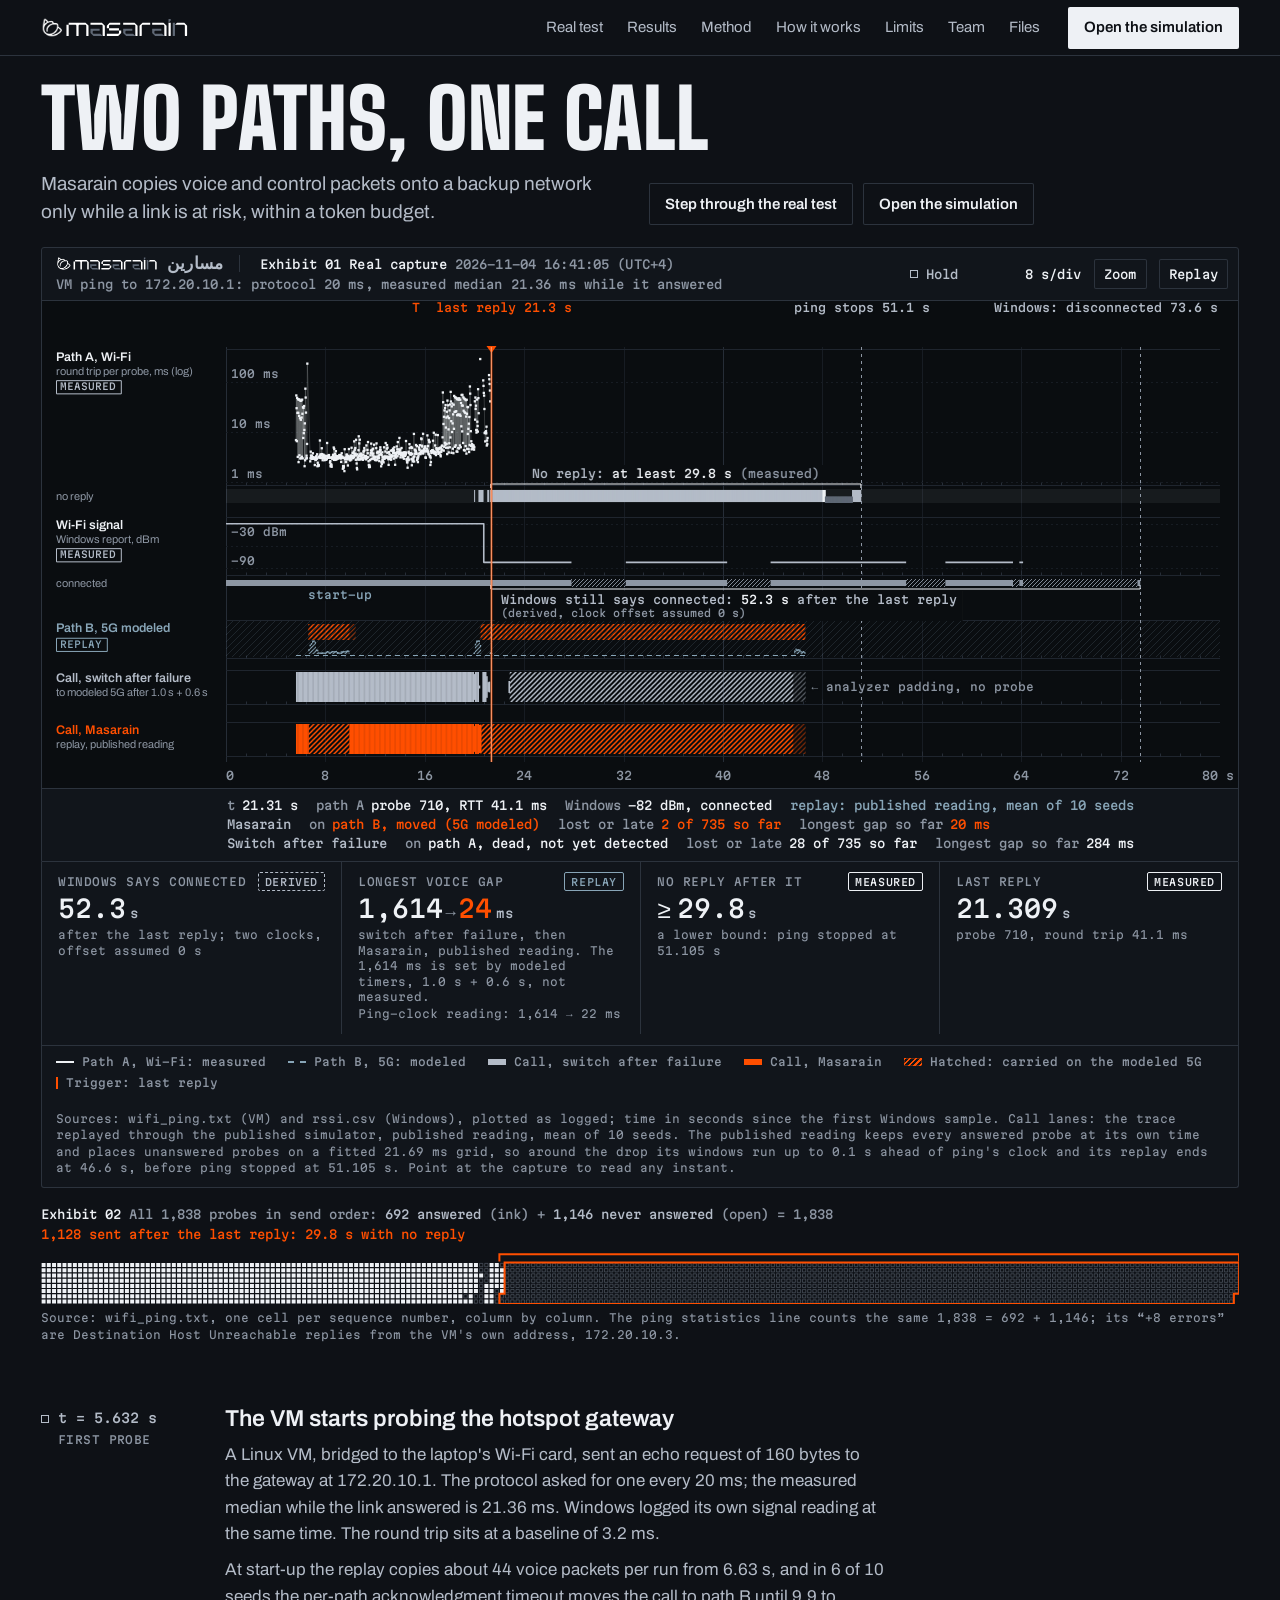
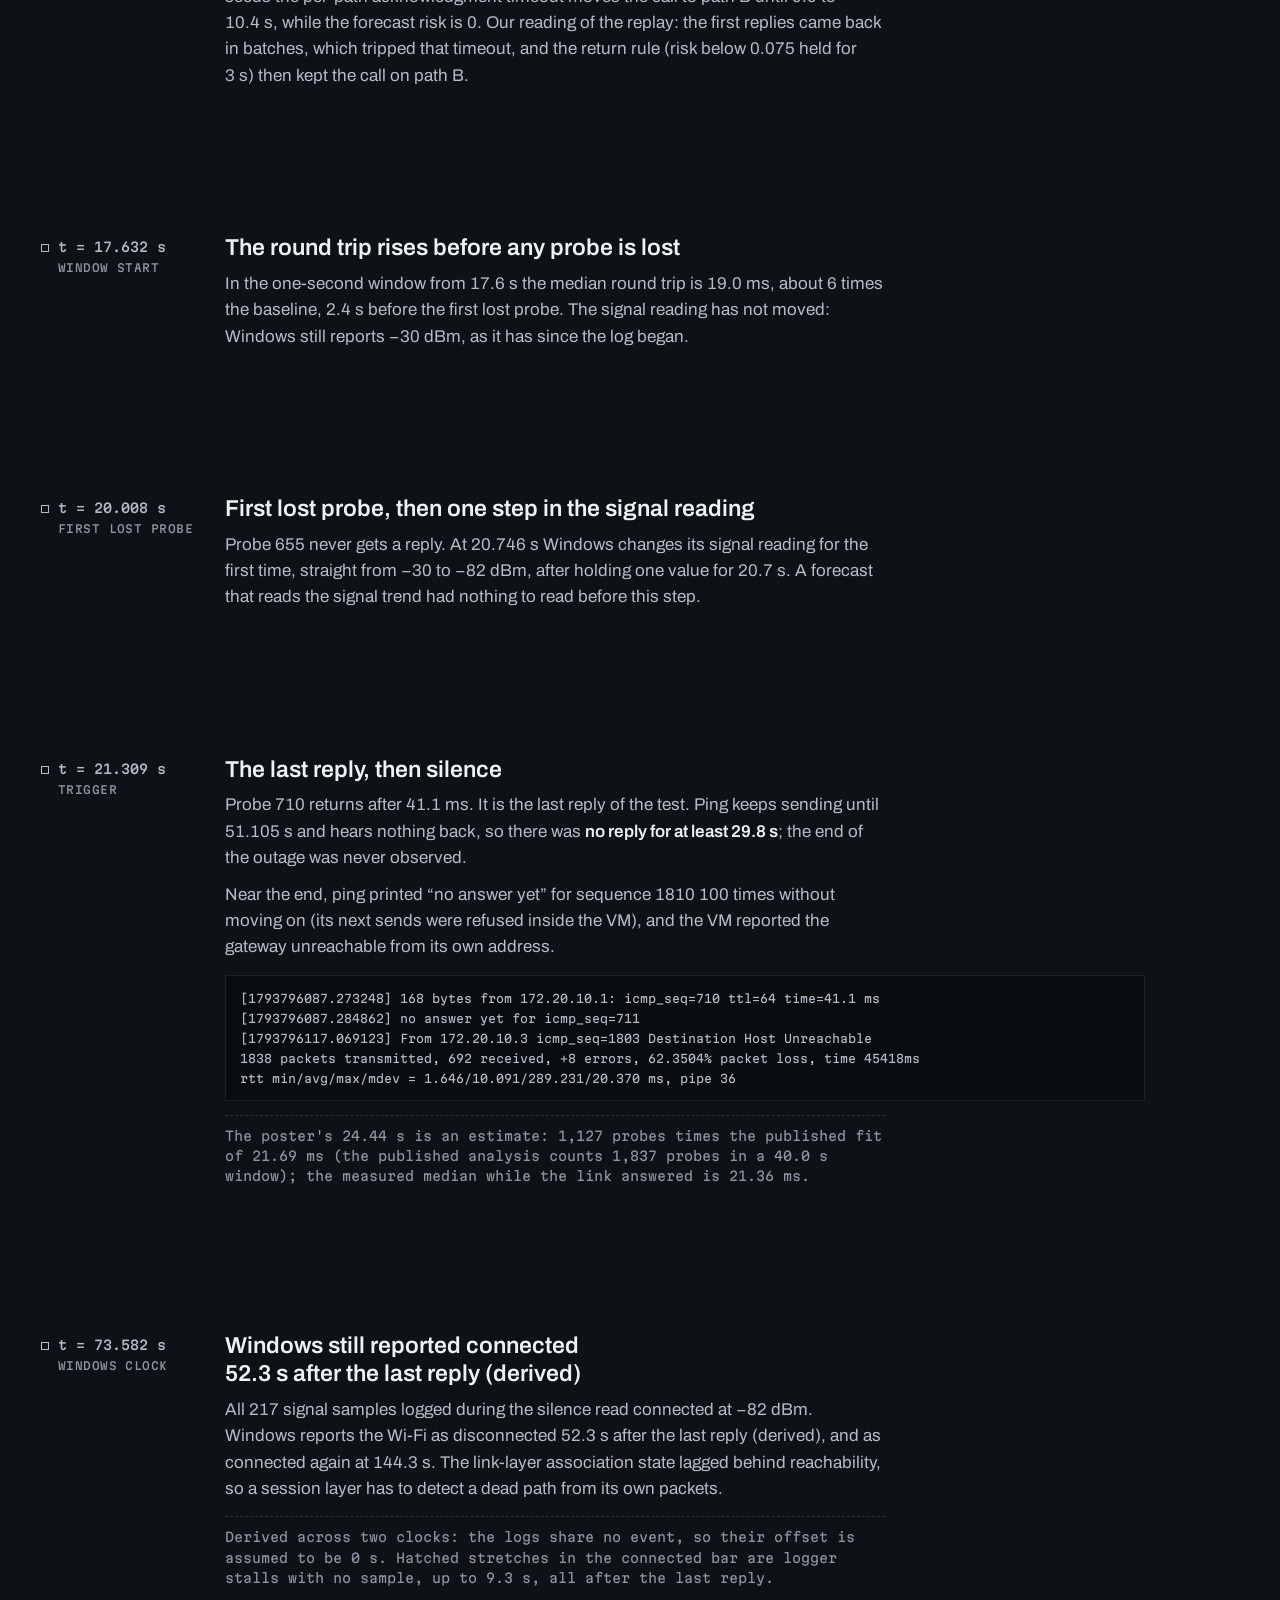
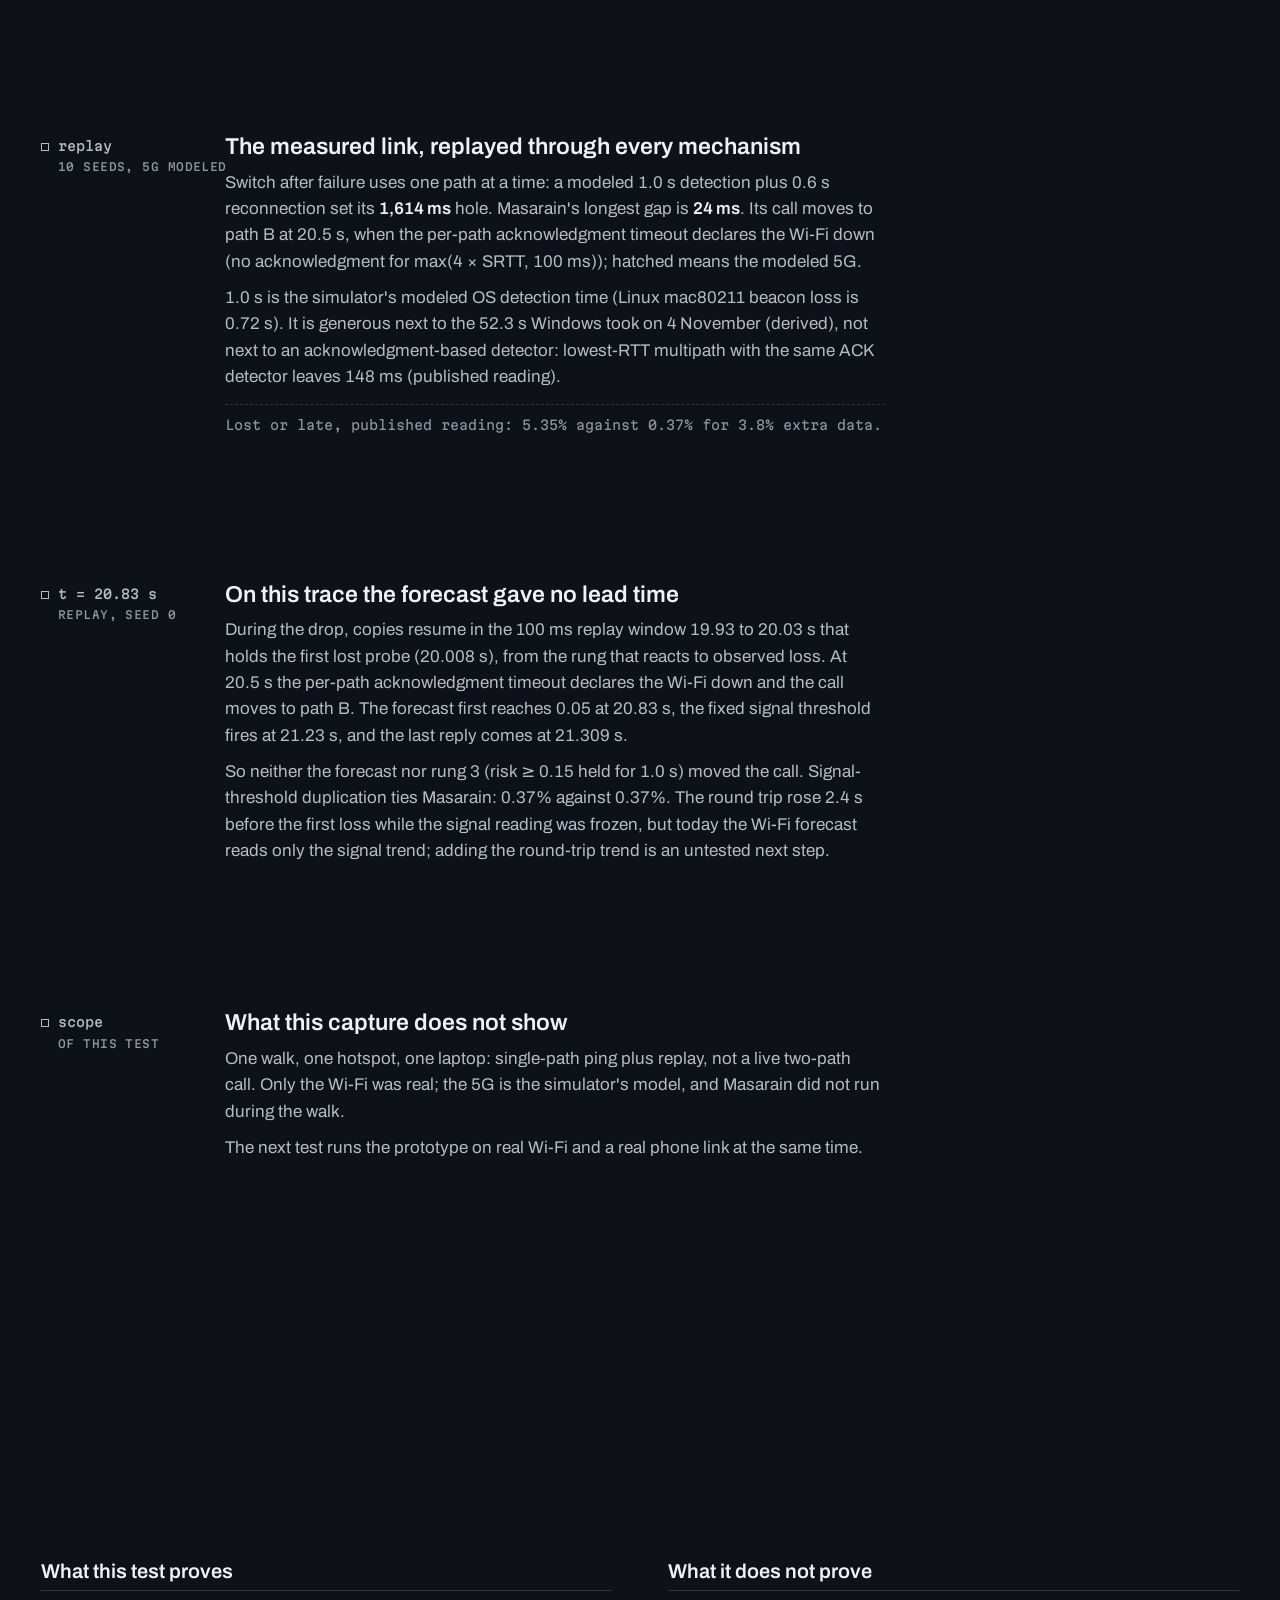
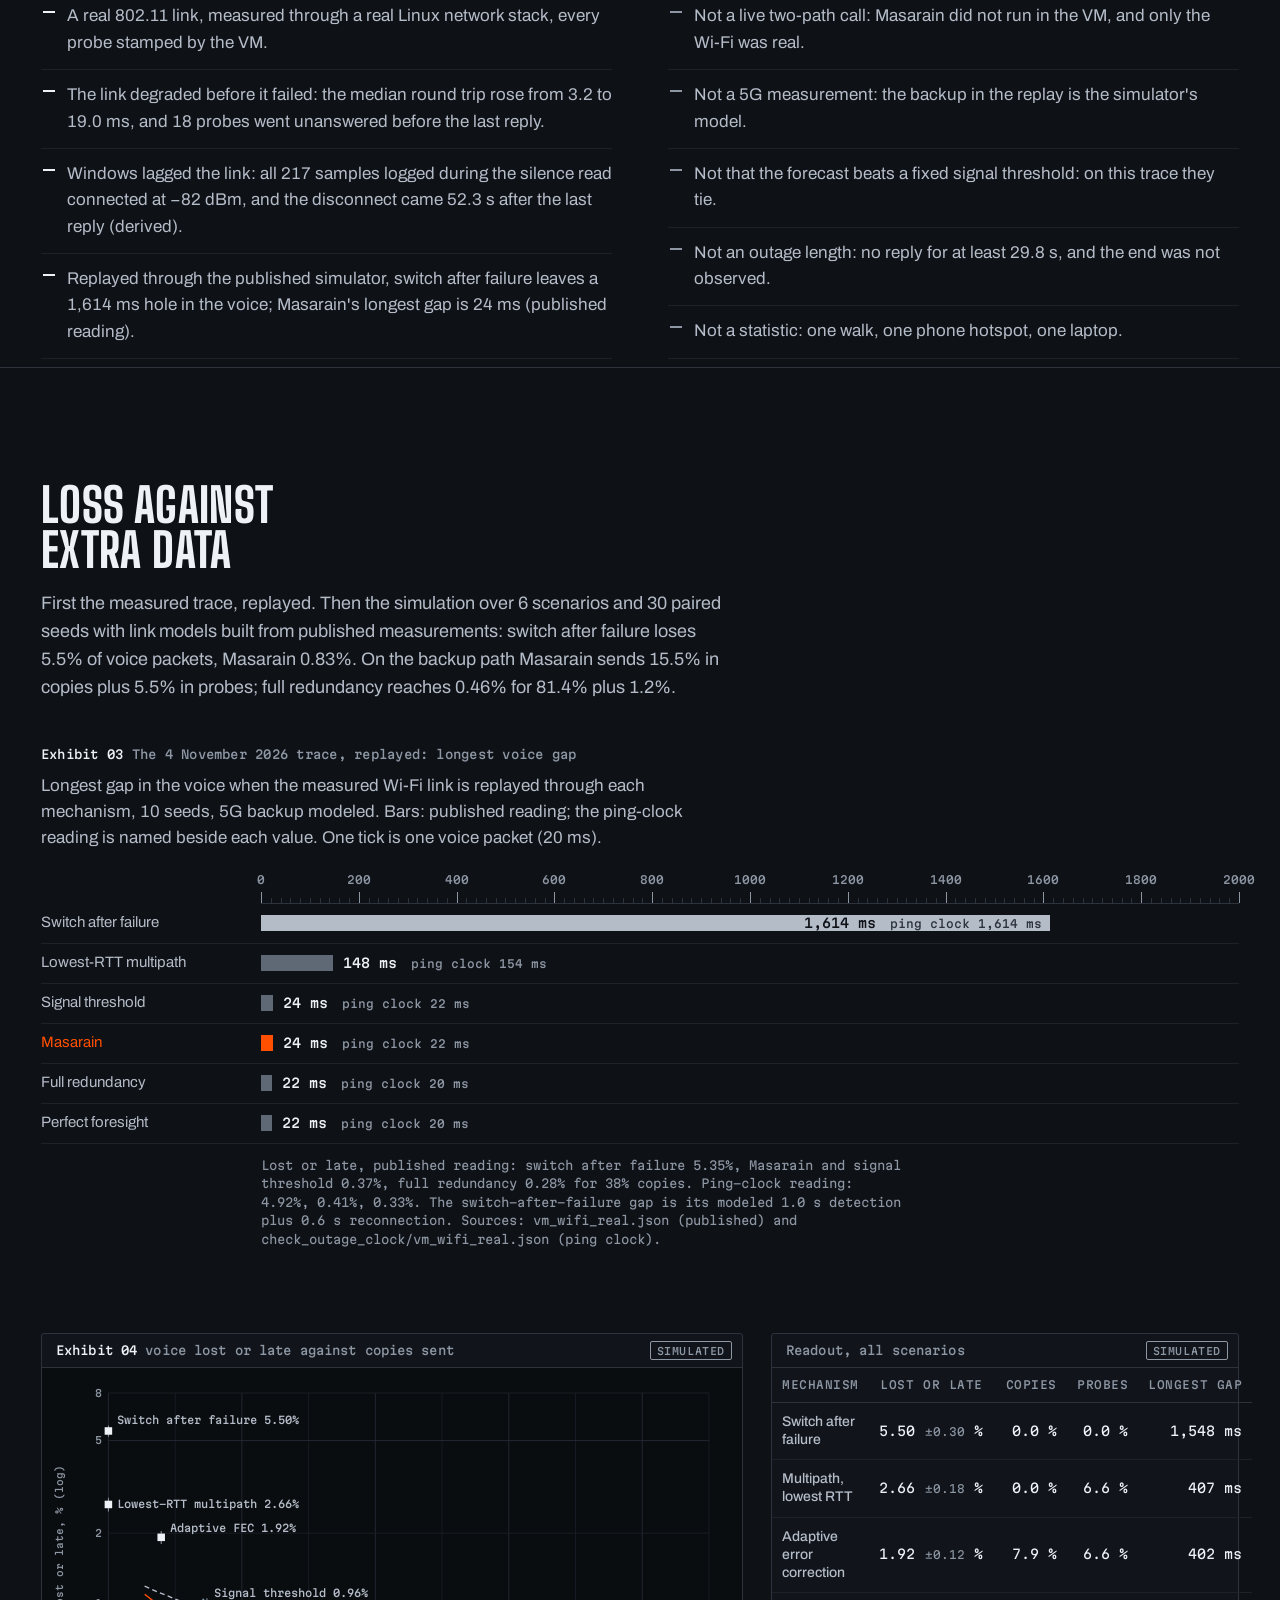
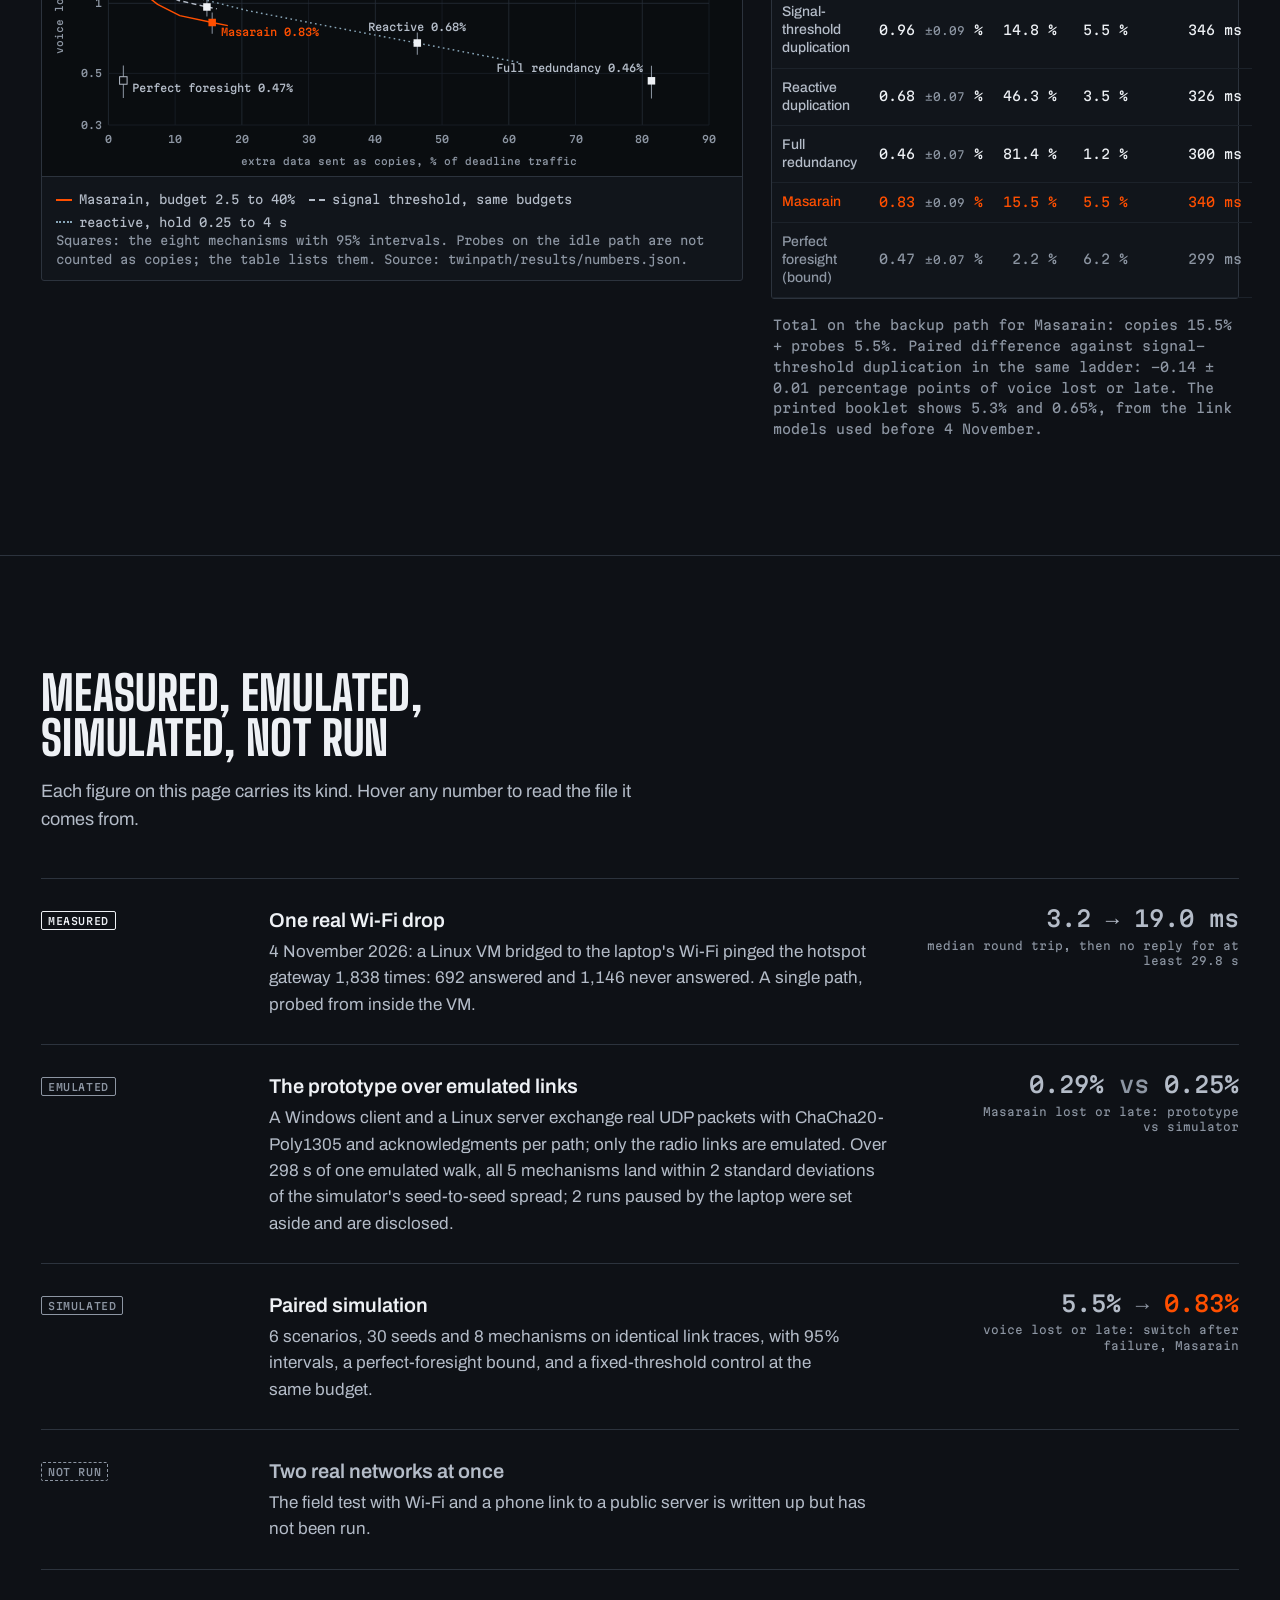
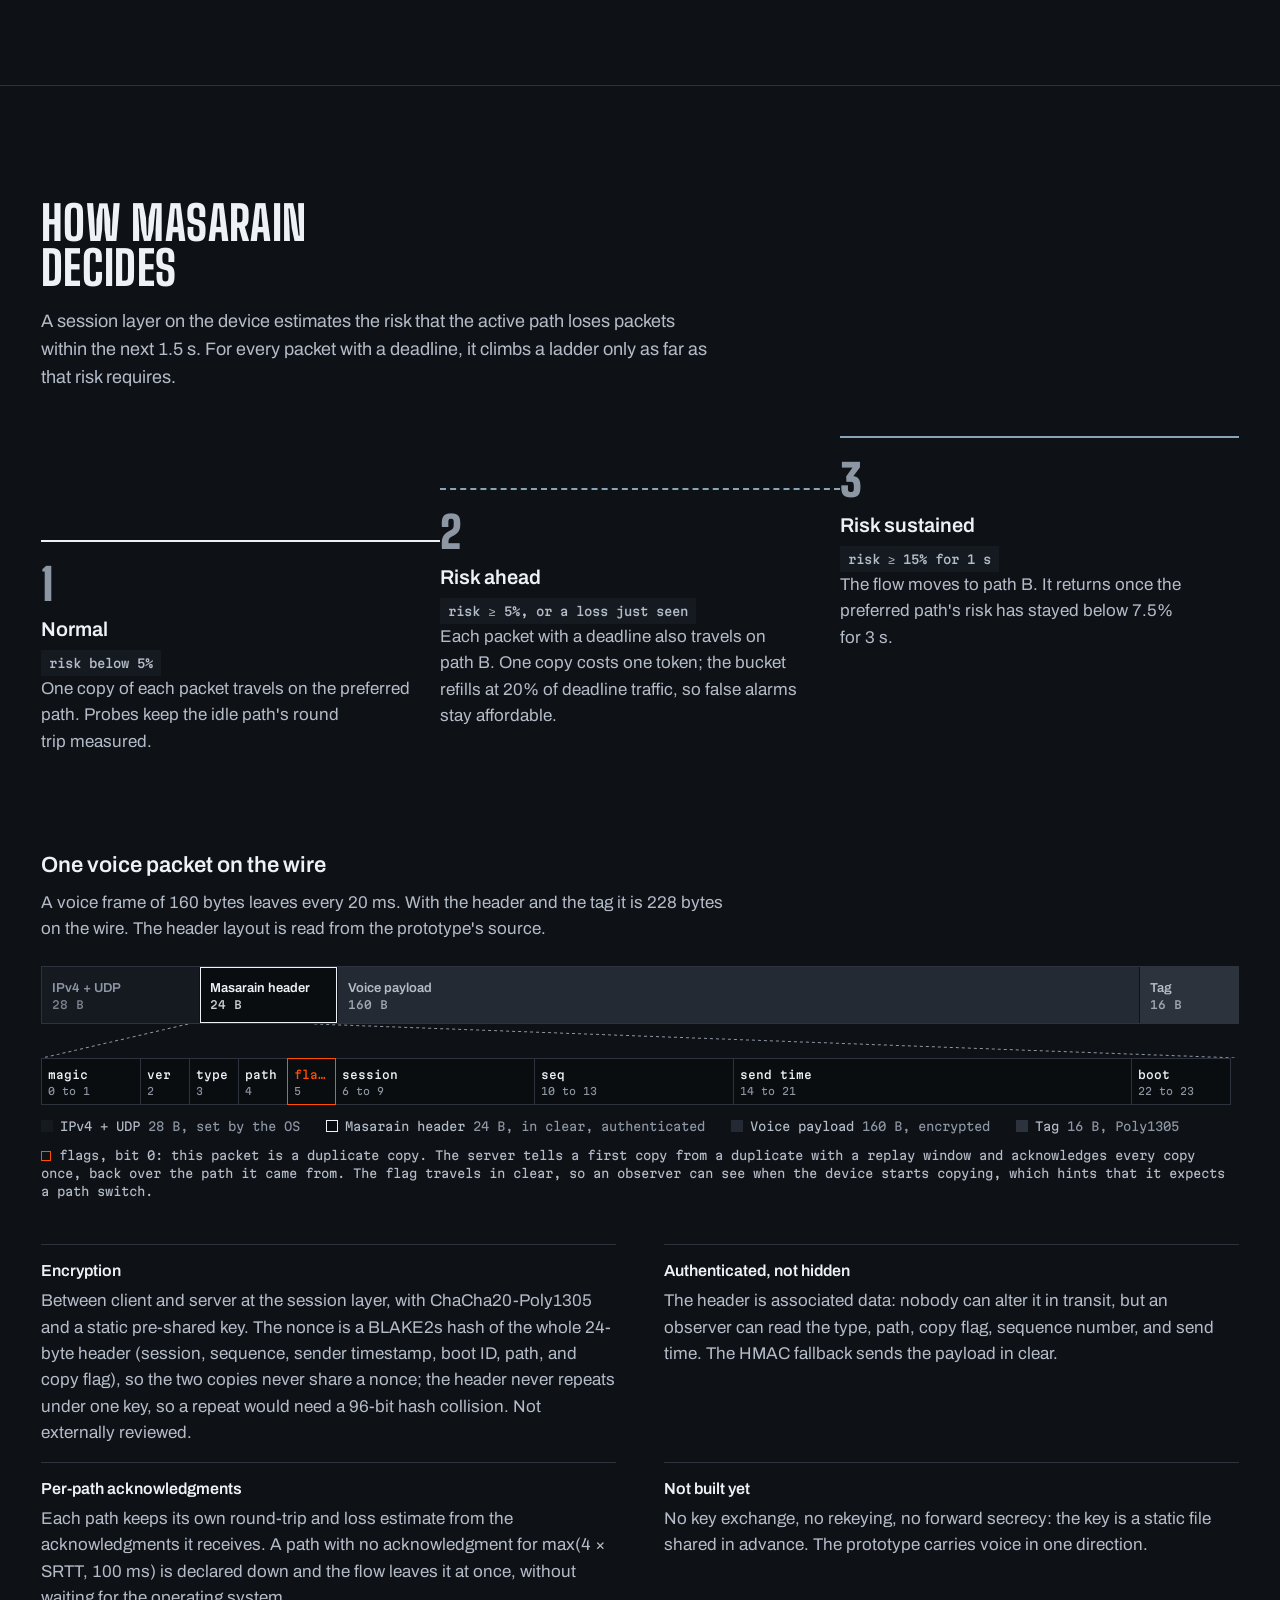
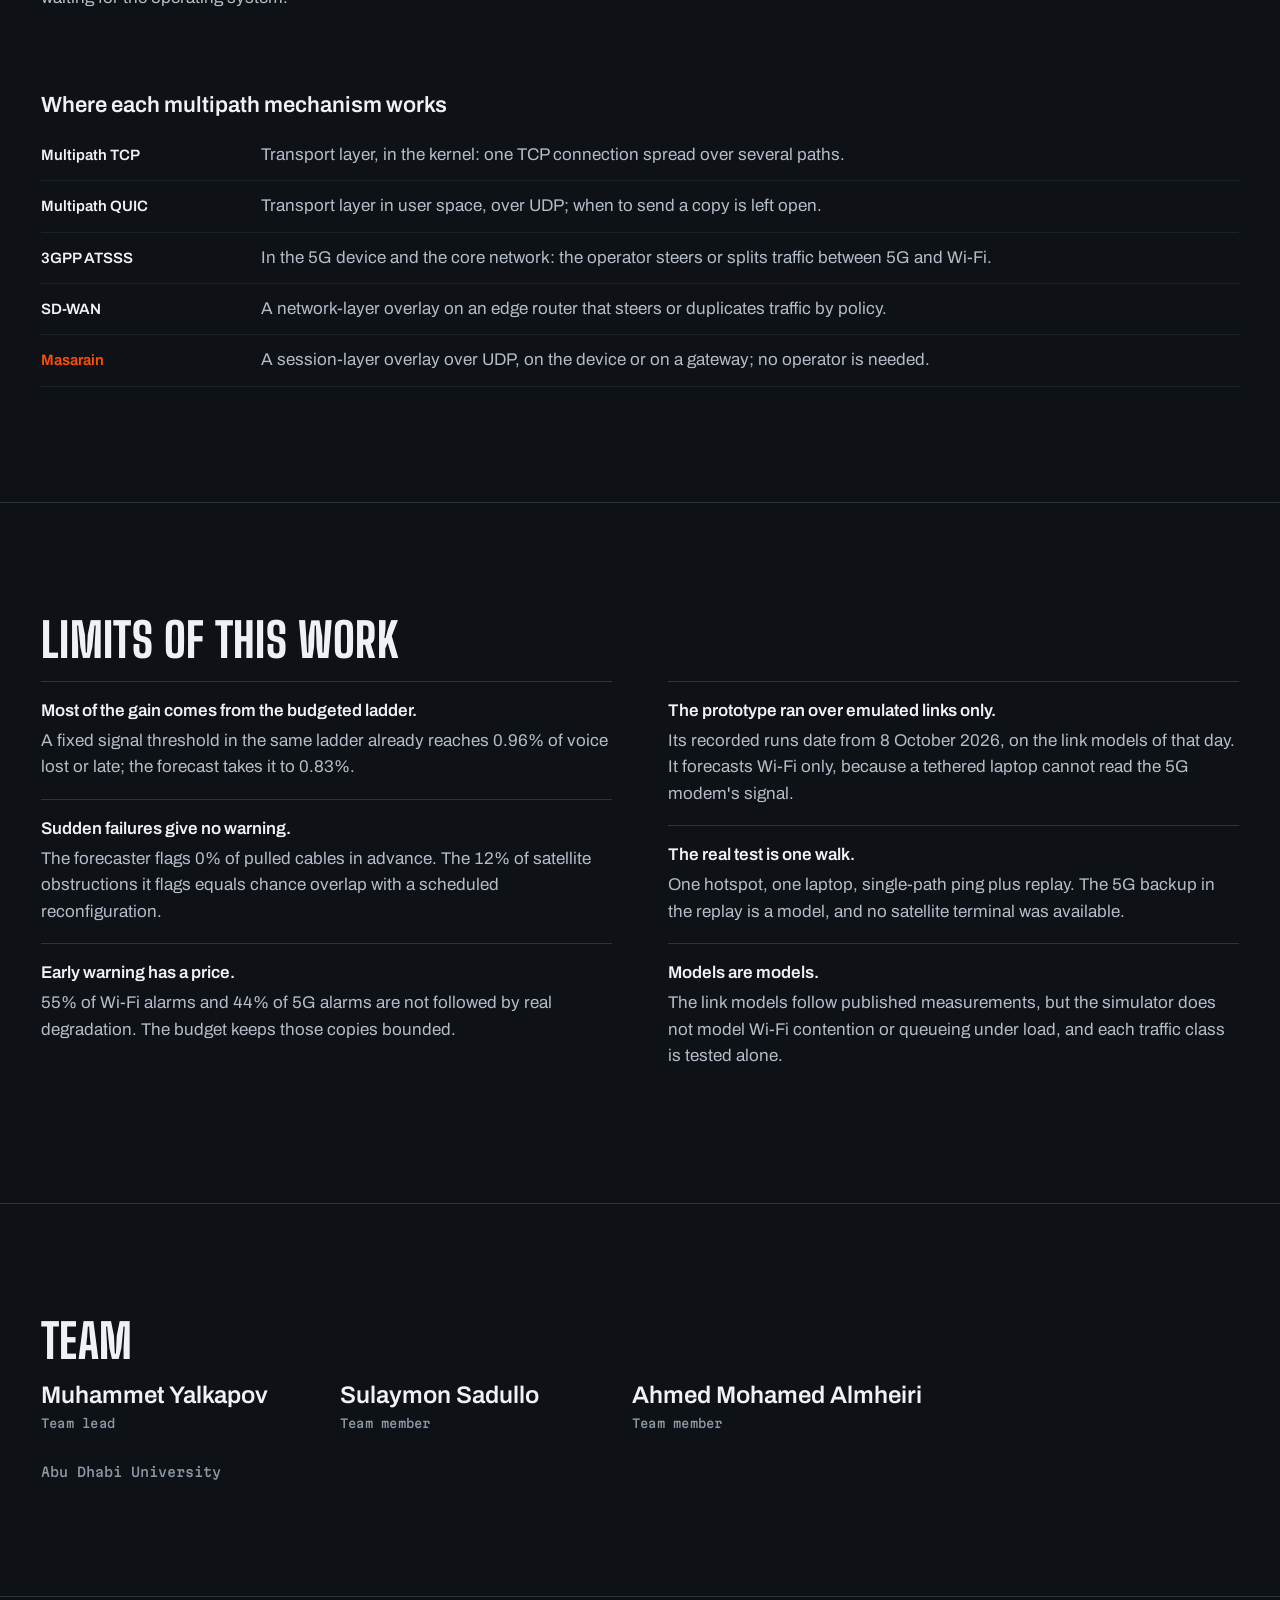
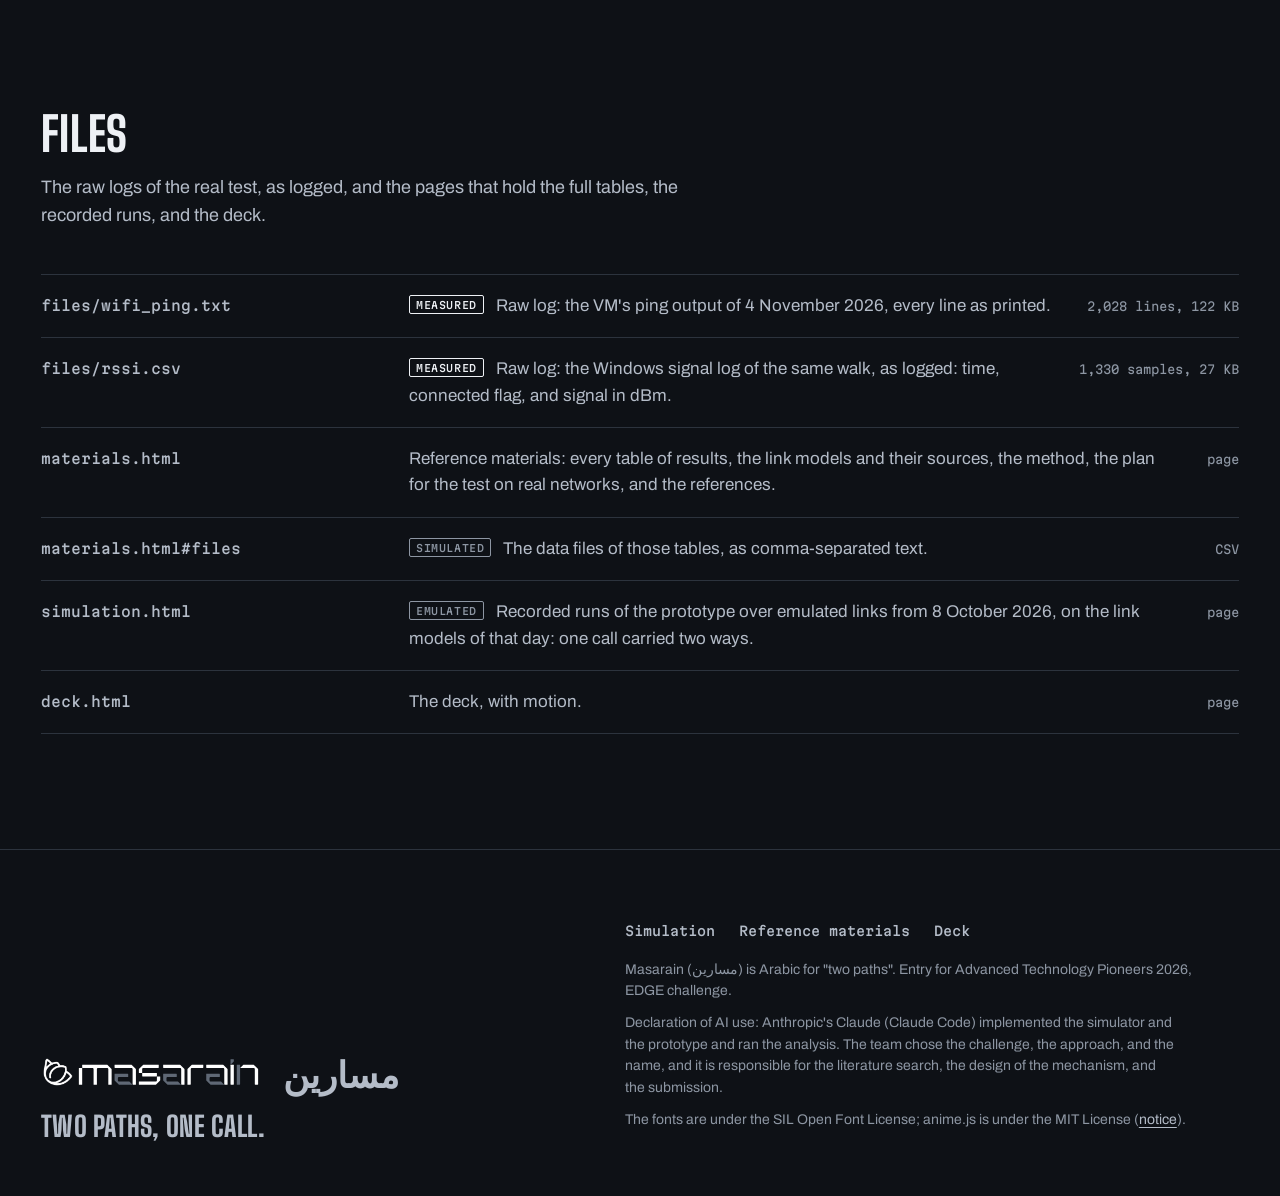
==== commit 7ea33952: "Redesign the site as a network test instrument The landing page now opens on the real Wi-Fi drop of " ====
--- a/index.html
+++ b/index.html
@@ -5,360 +5,924 @@
 <meta name="viewport" content="width=device-width, initial-scale=1">
 <meta name="robots" content="noindex, nofollow">
 <title>Masarain: two paths, one call</title>
-<meta name="description" content="Masarain forecasts a failing network and, for those seconds only, sends a second copy of each packet with a deadline over the backup network, inside a data budget.">
+<meta name="description" content="Masarain copies voice and control packets onto a backup network only while a link is at risk, within a token budget. The real Wi-Fi capture of 4 November 2026, its replay, and the simulation.">
 <meta name="theme-color" content="#0E1116">
 <link rel="icon" type="image/png" sizes="32x32" href="assets/brand/favicon-32.png">
 <link rel="apple-touch-icon" href="assets/brand/favicon-180.png">
-<link rel="stylesheet" href="assets/fonts.css">
-<link rel="stylesheet" href="assets/site.css">
+<!--
+  Landing page of the site, the "Instrument" design. Generated by site/src/instrument/make_index.py from
+  site/src/instrument/index.src.html (run by site/build_site.py); do not edit index.html by hand.
+  Every number comes from a token filled from the results files; hover a number to read its status and source.
+  Static files only: fonts/, assets/brand/, assets/vendor/anime.iife.min.js (anime.js 4.0.2, MIT, assets/vendor/anime-LICENSE.txt),
+  assets/instrument_data.js (generated) and assets/instrument.js.
+-->
+<style>
+@font-face{font-family:"Big Shoulders Display";src:url("fonts/big-shoulders-display-latin.woff2") format("woff2");font-weight:800 900;font-display:swap}
+@font-face{font-family:"Archivo";src:url("fonts/archivo-latin.woff2") format("woff2");font-weight:400 700;font-display:swap}
+@font-face{font-family:"Martian Mono";src:url("fonts/martian-mono-latin.woff2") format("woff2");font-weight:400 600;font-display:swap}
+:root{
+  --ground:#0E1116; --screen:#0A0D10; --panel:#11151B; --surface:#151A21; --surface-2:#1C222A;
+  --rule:#2C333D; --rule-soft:#1C222A;
+  --ink:#EEF1F5; --ink-2:#B4BCC8; --ink-3:#8D96A3; --dim:#5F6875;
+  --path-b:#88A5B7; --call:#FF4F00; --on-call:#0A0A0A;
+  --f-display:"Big Shoulders Display","Arial Narrow",sans-serif;
+  --f-body:"Archivo",system-ui,-apple-system,"Segoe UI",sans-serif;
+  --f-mono:"Martian Mono",ui-monospace,Consolas,monospace;
+  --f-ar:"Segoe UI","Noto Sans Arabic","Geeza Pro",Tahoma,sans-serif;
+  --ease-out:cubic-bezier(.22,1,.36,1);
+  --gutter:clamp(16px,3.2vw,48px);
+  --nav-h:56px;
+  --label-w:184px;
+  --px:1px;
+  --z-sticky:5; --z-nav:30; --z-skip:40;
+}
+*,*::before,*::after{box-sizing:border-box}
+html{color-scheme:dark;-webkit-text-size-adjust:100%;scroll-padding-top:calc(var(--nav-h) + 16px)}
+body{margin:0;background:var(--ground);color:var(--ink);font:400 1.0625rem/1.55 var(--f-body);-webkit-font-smoothing:antialiased;text-rendering:optimizeLegibility;overflow-x:hidden}
+img,svg,canvas{display:block;max-width:100%}
+a{color:inherit;text-underline-offset:3px;text-decoration-thickness:1px}
+p{text-wrap:pretty}
+h1,h2,h3{text-wrap:balance}
+:focus-visible{outline:2px solid var(--ink);outline-offset:3px}
+.wrap{width:min(100% - 2*var(--gutter),1360px);margin-inline:auto}
+.vh{position:absolute!important;width:1px;height:1px;overflow:hidden;clip:rect(0 0 0 0);white-space:nowrap}
+.skip{position:absolute;left:8px;top:-60px;z-index:var(--z-skip);background:var(--ink);color:var(--ground);padding:10px 14px;font-weight:600;text-decoration:none}
+.skip:focus{top:8px}
+data.n{font-variant-numeric:tabular-nums;white-space:nowrap}
+[lang="ar"]{font-family:var(--f-ar)}
+
+/* provenance pips: status words, never color alone */
+.pip{display:inline-block;font:500 .625rem/1 var(--f-mono);letter-spacing:.06em;text-transform:uppercase;padding:4px 6px 3px;border:1px solid currentColor;border-radius:2px;vertical-align:2px;white-space:nowrap}
+.pip--meas{color:var(--ink)}
+.pip--der{color:var(--ink-2);border-style:dashed}
+.pip--rep{color:var(--path-b)}
+.pip--sim,.pip--emu{color:var(--ink-3)}
+.pip--est{color:var(--ink-3);border-style:dashed}
+
+/* rolling digits (NumberFlow pattern, by hand): each digit is a strip moved with transform */
+.rn{display:inline-flex;font-variant-numeric:tabular-nums;white-space:nowrap;vertical-align:baseline}
+.rn-d{display:inline-block;height:1.1em;line-height:1.1em;overflow:hidden;vertical-align:bottom}
+.rn-s{display:block;transition:transform .2s var(--ease-out);will-change:transform}
+.rn-s i{display:block;height:1.1em;font-style:normal;text-align:center}
+.rn-c{display:inline-block;line-height:1.1em;vertical-align:bottom}
+
+/* navigation */
+.nav{position:sticky;top:0;z-index:var(--z-nav);height:var(--nav-h);background:var(--ground);border-bottom:1px solid var(--rule)}
+.nav .wrap{height:100%;display:flex;align-items:center;gap:28px}
+.brand{flex:none;display:block;padding:6px 0}
+.brand img{width:148px;height:auto}
+.nav-links{display:flex;gap:24px;margin-left:auto}
+.nav-links a{font-size:.9375rem;color:var(--ink-2);text-decoration:none;padding:8px 0;transition:color .15s var(--ease-out)}
+.menu{display:none;margin-left:auto}
+.btn{display:inline-flex;align-items:center;gap:10px;height:42px;padding:0 16px;border-radius:2px;font:600 .9375rem/1 var(--f-body);text-decoration:none;white-space:nowrap;cursor:pointer;border:0;color:var(--ink);background:transparent;transition:background-color .15s var(--ease-out),box-shadow .15s var(--ease-out),transform .12s var(--ease-out)}
+.btn:active{transform:scale(.97)}
+.btn--ink{background:var(--ink);color:var(--ground)}
+.btn--line{box-shadow:inset 0 0 0 1px var(--rule)}
+.btn--sm{height:30px;padding:0 10px;font:500 .75rem/1 var(--f-mono);letter-spacing:.02em}
+.btn[aria-pressed="true"]{box-shadow:inset 0 0 0 1px var(--ink)}
+@media (hover:hover) and (pointer:fine){
+  .nav-links a:hover{color:var(--ink)}
+  .btn--ink:hover{background:#FFFFFF}
+  .btn--line:hover{box-shadow:inset 0 0 0 1px var(--ink-3)}
+  .files a:hover .f-path{color:var(--ink)}
+  .foot .foot-links a:hover,.foot p a:hover{color:var(--ink)}
+}
+
+/* hero (site mode) */
+.hero-head{padding:26px 0 22px}
+h1{margin:0;font:900 clamp(3.25rem,6.4vw,5.75rem)/.88 var(--f-display);text-transform:uppercase;letter-spacing:.004em}
+.hero-row{display:flex;flex-wrap:wrap;align-items:flex-end;gap:16px 36px;margin-top:16px}
+.lede{margin:0;max-width:52ch;font-size:1.1875rem;line-height:1.45;color:var(--ink-2)}
+.ctas{display:flex;flex-wrap:wrap;gap:10px}
+
+/* name plate (booth mode) */
+.plate{display:none}
+.plate-name{display:flex;align-items:baseline;gap:calc(var(--px)*22);flex-wrap:wrap}
+.pn-latin{display:block;height:calc(var(--px)*58);width:auto}
+.pn-ar{font:600 calc(var(--px)*50)/1 var(--f-ar);color:var(--ink);transform:translateY(calc(var(--px)*4))}
+.pn-gloss{font:500 calc(var(--px)*17)/1.2 var(--f-mono);color:var(--ink-2);letter-spacing:.02em}
+.plate-slogan{margin:calc(var(--px)*10) 0 0;font:800 calc(var(--px)*32)/1 var(--f-display);text-transform:uppercase;letter-spacing:.02em;color:var(--ink)}
+.plate-meta{margin:0;font:500 calc(var(--px)*16)/1.45 var(--f-mono);color:var(--ink-2);text-align:right}
+.plate-meta b{font-weight:500;color:var(--ink)}
+.keys{margin:0;font:500 .75rem/1.5 var(--f-mono);color:var(--ink-3)}
+.keys kbd{font:inherit;color:var(--ink);border:1px solid var(--rule);border-radius:2px;padding:1px 6px;margin-right:4px}
+
+/* the instrument */
+.capture{position:relative}
+.scope-sticky{position:sticky;top:var(--nav-h);z-index:var(--z-sticky);background:var(--ground)}
+.scope{margin:0;position:relative;border:1px solid var(--rule);border-radius:3px;background:var(--panel)}
+.scope--top{border-radius:3px 3px 0 0}
+.scope--bottom{border-top:0;border-radius:0 0 3px 3px}
+.bezel{display:flex;align-items:center;justify-content:space-between;gap:12px 20px;padding:7px 10px 7px 14px;border-bottom:1px solid var(--rule);font:500 .75rem/1.35 var(--f-mono);color:var(--ink-3);letter-spacing:.01em}
+.bezel-meta{display:flex;flex-wrap:wrap;align-items:baseline;gap:4px 18px;min-width:0}
+.bezel-meta b{color:var(--ink);font-weight:500}
+.nameplate{display:inline-flex;align-items:baseline;gap:9px;padding-right:16px;margin-right:2px;border-right:1px solid var(--rule)}
+.nameplate img{height:15px;width:auto;align-self:center}
+.nameplate span{font:600 1.0625rem/1 var(--f-ar);color:var(--ink-2)}
+.exh{color:var(--ink-2)}
+.bezel-ctl{display:flex;align-items:center;gap:12px;flex:none}
+.state{display:inline-flex;align-items:center;gap:8px;color:var(--ink-2);min-width:12ch}
+.state i{width:8px;height:8px;border:1px solid var(--ink-2);display:inline-block}
+.state.is-run i{background:var(--ink);border-color:var(--ink)}
+.tb{color:var(--ink);min-width:8ch;text-align:right}
+.screen{position:relative;background:var(--screen);touch-action:pan-y;overflow:hidden}
+#scope-canvas{width:100%;height:440px}
+.screen .ck{position:absolute;width:10px;height:10px;border:0 solid var(--ink-3);pointer-events:none}
+.ck--tl{left:4px;top:4px;border-left-width:1px;border-top-width:1px}
+.ck--tr{right:4px;top:4px;border-right-width:1px;border-top-width:1px}
+.ck--bl{left:4px;bottom:4px;border-left-width:1px;border-bottom-width:1px}
+.ck--br{right:4px;bottom:4px;border-right-width:1px;border-bottom-width:1px}
+.cur{position:absolute;left:0;top:34px;width:0;height:0;pointer-events:none;will-change:transform}
+.cur[hidden]{display:none}
+.cur-line{position:absolute;left:0;top:0;width:1px;height:var(--cur-h,360px);background:rgba(238,241,245,.5)}
+/* labels over the canvas that carry rolling digits */
+.ovl{position:absolute;left:0;top:0;pointer-events:none;font:500 11.5px/1.1 var(--f-mono);color:var(--ink);background:var(--screen);padding:2px 6px;white-space:nowrap;will-change:transform,opacity;opacity:0;transition:opacity .2s var(--ease-out)}
+.ovl.is-on{opacity:1}
+.ovl .k{color:var(--ink-2)}
+.ovl .st{color:var(--ink-3)}
+.ovl--2 .l1,.ovl--2 .l2{display:block}
+.ovl--2 .l2{font-size:.88em;margin-top:2px}
+.readbar.is-wait{opacity:0}
+.readbar{transition:opacity .2s var(--ease-out)}
+.readbar{display:grid;gap:2px;min-height:33px;padding:8px 14px 8px calc(var(--label-w) + 1px);border-top:1px solid var(--rule);font:500 .75rem/1.45 var(--f-mono);color:var(--ink);font-variant-numeric:tabular-nums}
+.readbar .rl{display:flex;flex-wrap:wrap;gap:0 18px}
+.readbar em{font-style:normal;color:var(--ink-3);margin-right:7px}
+.readbar .who{color:var(--ink-2);font-weight:600;min-width:0}
+.readbar .c-call{color:var(--call)}
+.readbar .c-b{color:var(--path-b)}
+.noscript{position:absolute;inset:auto 16px 16px;font:500 .8125rem var(--f-mono);color:var(--ink-2)}
+.meas{display:grid;grid-template-columns:repeat(4,minmax(0,1fr));margin:0}
+.meas>div{padding:10px 16px 12px;border-left:1px solid var(--rule);min-width:0}
+.meas>div:first-child{border-left:0}
+.meas dt{display:flex;align-items:center;justify-content:space-between;gap:8px;font:500 .6875rem/1.2 var(--f-mono);letter-spacing:.05em;text-transform:uppercase;color:var(--ink-3)}
+.meas dd{margin:5px 0 0;font:500 clamp(1.25rem,1.9vw,1.75rem)/1.1 var(--f-mono);color:var(--ink);font-variant-numeric:tabular-nums;white-space:nowrap}
+.meas dd .u{font-size:.5em;color:var(--ink-2);margin-left:.3em;letter-spacing:.02em}
+.meas dd .ar{font-size:.7em;color:var(--ink-3);margin:0 .15em}
+.meas dd .call{color:var(--call)}
+.meas dd{transition:opacity .2s var(--ease-out)}
+.meas dd.is-pending{opacity:.32}
+.meas .sub{display:block;margin-top:5px;font:400 .6875rem/1.4 var(--f-mono);color:var(--ink-3);white-space:normal}
+.meas .alt-line{display:block;margin-top:2px;color:var(--ink-3)}
+.legend{display:flex;flex-wrap:wrap;gap:6px 22px;padding:8px 14px 9px;border-top:1px solid var(--rule);font:500 .6875rem/1.4 var(--f-mono);color:var(--ink-3)}
+.legend span{display:inline-flex;align-items:center;gap:8px}
+.sw{display:inline-block;width:18px;height:0;border-top:2px solid var(--ink)}
+.sw--b{border-top:2px dashed var(--path-b)}
+.sw--call{border-top-width:6px;border-color:var(--call)}
+.sw--one{border-top-width:6px;border-color:var(--ink-2)}
+.sw--hatch{height:8px;border:0;background:repeating-linear-gradient(135deg,var(--call) 0 1.5px,transparent 1.5px 4px);box-shadow:inset 0 0 0 1px rgba(255,79,0,.35)}
+.sw--trig{width:2px;height:12px;border:0;background:var(--call)}
+.src-note{margin:0;padding:0 14px 10px;font:400 .6875rem/1.5 var(--f-mono);color:var(--ink-3)}
+.src-booth,.s-booth{display:none}
+
+/* exhibit 02: the punch card */
+.punch{margin:18px 0 0}
+.punch-head{display:flex;flex-wrap:wrap;align-items:baseline;justify-content:space-between;gap:4px 18px;margin:0 0 8px;font:500 .75rem/1.4 var(--f-mono);color:var(--ink-3)}
+.punch-head b{font-weight:500;color:var(--ink-2)}
+.punch-head .ex{color:var(--ink)}
+.punch-head .c-call{color:var(--call)}
+.pc-box{position:relative}
+.pc{width:100%;height:auto}
+.pc--narrow{display:none}
+.pc-ink{fill:var(--ink)}
+.pc-open{fill:none;stroke:var(--dim);stroke-width:1.1}
+.pc-after{fill:none;stroke:var(--call);stroke-width:2;vector-effect:non-scaling-stroke}
+.pc-bar{fill:none;stroke:var(--call);stroke-width:2;vector-effect:non-scaling-stroke}
+.pc-wipe{clip-path:inset(0 0 0 0)}
+.punch .src-note{padding:6px 0 0}
+
+/* lab notebook */
+.notes-wrap{position:relative}
+.nprog{display:none}
+.notebook{list-style:none;margin:0;padding:44px 0 30vh}
+.note{display:grid;grid-template-columns:var(--label-w) minmax(0,66ch);padding:2vh 0 13vh}
+.note--intro,.note--zoom{display:none}
+.note>div{min-width:0}
+.stamp{margin:0;padding:4px 16px 0 0;font:500 .8125rem/1.4 var(--f-mono);color:var(--ink-3);white-space:nowrap;transition:color .2s var(--ease-out)}
+.stamp i{display:inline-block;width:8px;height:8px;margin-right:9px;border:1px solid currentColor;vertical-align:0}
+.stamp span{display:block;margin:4px 0 0 17px;font-size:.6875rem;letter-spacing:.04em;text-transform:uppercase;color:var(--ink-3)}
+.note.is-on .stamp{color:var(--ink)}
+.note.is-on .stamp i{background:currentColor}
+.note h3{margin:0 0 8px;font:600 1.4375rem/1.25 var(--f-body);color:var(--ink)}
+.note p{margin:0 0 10px;color:var(--ink-2)}
+.note p strong{color:var(--ink);font-weight:600}
+.fix{margin-top:14px!important;padding-top:10px;border-top:1px dashed var(--rule);font:400 .8125rem/1.55 var(--f-mono);color:var(--ink-3)!important}
+.log{margin:14px 0 4px;padding:12px 14px;width:min(100% + 260px,calc(100vw - var(--label-w) - 2*var(--gutter)));background:var(--screen);border:1px solid var(--rule-soft);font:400 .71875rem/1.75 var(--f-mono);color:var(--ink-2);white-space:pre-wrap;overflow-wrap:anywhere}
+
+/* what the test proves */
+.proves{display:grid;grid-template-columns:repeat(2,minmax(0,1fr));gap:0 56px;margin:0 0 8px}
+.proves h3{margin:0 0 6px;font:600 1.25rem/1.3 var(--f-body)}
+.proves ul{list-style:none;margin:0;padding:0;border-top:1px solid var(--rule)}
+.proves li{padding:12px 0 13px 26px;border-bottom:1px solid var(--rule-soft);color:var(--ink-2);position:relative}
+.proves li::before{content:"";position:absolute;left:2px;top:20px;width:12px;height:0;border-top:2px solid var(--ink)}
+.proves .not li::before{border-top:2px dashed var(--ink-3)}
+
+/* sections */
+.sec{padding:clamp(72px,9vw,124px) 0;border-top:1px solid var(--rule)}
+h2{margin:0 0 18px;font:800 clamp(2.125rem,3.7vw,3.375rem)/.94 var(--f-display);text-transform:uppercase;letter-spacing:.008em;max-width:18ch}
+.sec-lede{margin:0 0 44px;max-width:68ch;font-size:1.125rem;color:var(--ink-2)}
+h3.sub-h{margin:0 0 10px;font:600 1.375rem/1.3 var(--f-body)}
+.panel{margin:0;border:1px solid var(--rule);border-radius:3px;background:var(--panel)}
+.panel>.bezel{border-bottom:1px solid var(--rule)}
+.res-grid{display:grid;grid-template-columns:minmax(0,1.5fr) minmax(0,1fr);gap:28px;align-items:start;margin-top:84px}
+.xy-wrap{padding:10px 8px 6px;background:var(--screen)}
+.xy{width:100%;height:auto}
+.xy--phone{display:none}
+.xy .g{stroke:#1A2028;stroke-width:1}
+.xy .gM{stroke:#262D37}
+.xy .ax{fill:var(--ink-3);font:500 12px var(--f-mono)}
+.xy .axt{fill:var(--ink-3);font:500 11.5px var(--f-mono)}
+.xy .sweep{fill:none;stroke-width:1.7;stroke-linejoin:round}
+.xy .c-p{stroke:var(--call)}
+.xy .c-thr{stroke:var(--ink-2);stroke-dasharray:6 4}
+.xy .c-hold{stroke:var(--path-b);stroke-dasharray:2 4}
+.xy .pt rect{fill:var(--ink)}
+.xy .pt-p rect{fill:var(--call)}
+.xy .pt-o rect{fill:var(--screen);stroke:var(--ink-2);stroke-width:1.2}
+.xy .ci{stroke:var(--ink-3);stroke-width:1.2}
+.xy .lab{fill:var(--ink-2);font:500 12.5px var(--f-mono)}
+.xy .pt-p .lab{fill:var(--call)}
+.xy--phone .ax,.xy--phone .axt{font-size:10.5px}
+.xy--phone .lab{font-size:10.5px}
+.cap{margin:0;padding:10px 14px 12px;border-top:1px solid var(--rule);font:400 .75rem/1.55 var(--f-mono);color:var(--ink-3)}
+.cap .k{display:inline-flex;align-items:center;gap:7px;margin-right:14px;color:var(--ink-2)}
+.cap .k i{display:inline-block;width:16px;border-top:2px solid var(--call)}
+.cap .k i.thr{border-top:2px dashed var(--ink-2)}
+.cap .k i.hold{border-top:2px dotted var(--path-b)}
+.mt{width:100%;border-collapse:collapse;font:400 .8125rem/1.3 var(--f-mono);font-variant-numeric:tabular-nums}
+.mt th,.mt td{padding:10px 10px;text-align:right;border-bottom:1px solid var(--rule-soft);white-space:nowrap}
+.mt thead th{font-weight:500;font-size:.6875rem;letter-spacing:.05em;text-transform:uppercase;color:var(--ink-3);border-bottom-color:var(--rule)}
+.mt th[scope=row]{text-align:left;font:500 .875rem/1.3 var(--f-body);color:var(--ink-2);white-space:normal;letter-spacing:0;text-transform:none}
+.mt thead th:first-child{text-align:left}
+.mt td{color:var(--ink)}
+.mt small{font-size:.6875rem;color:var(--ink-3);margin-left:2px}
+.mt tr.is-p th,.mt tr.is-p td{color:var(--call)}
+.mt tr.is-o th,.mt tr.is-o td{color:var(--ink-3)}
+.res-note{margin:16px 2px 0;font:400 .8125rem/1.6 var(--f-mono);color:var(--ink-3)}
+.exlabel{display:block;margin:0 0 10px;font:500 .75rem/1.4 var(--f-mono);color:var(--ink-3);letter-spacing:.02em}
+.exlabel b{color:var(--ink);font-weight:500}
+
+.replay-text{max-width:70ch;color:var(--ink-2)}
+.replay-text p{margin:0 0 10px}
+.gr{--gr-name:220px;margin-top:22px}
+.gr-scale{position:relative;height:30px;margin-left:var(--gr-name);border-bottom:1px solid var(--rule)}
+.tk{position:absolute;bottom:0;width:1px;height:5px;background:#2C333D}
+.tk.M{height:11px;background:var(--ink-3)}
+.tl{position:absolute;top:0;transform:translateX(-50%);font:500 .6875rem/1 var(--f-mono);color:var(--ink-3)}
+.gr-rows{list-style:none;margin:0;padding:0}
+.gr-row{display:grid;grid-template-columns:var(--gr-name) minmax(0,1fr);align-items:center;height:40px;border-bottom:1px solid var(--rule-soft)}
+.gr-name{font-size:.9375rem;color:var(--ink-2);padding-right:12px}
+.gr-track{position:relative;height:100%}
+.gr-bar{position:absolute;left:0;top:calc(50% - 8px);height:16px;background:var(--dim);transform-origin:left center}
+.gr-b0 .gr-bar{background:var(--ink-2)}
+.gr-p .gr-bar{background:var(--call)}
+.gr-p .gr-name{color:var(--call)}
+.gr-val{position:absolute;top:50%;transform:translate(10px,-50%);font:500 .8125rem/1 var(--f-mono);color:var(--ink);white-space:nowrap}
+.gr-val small{font-size:.6875rem;color:var(--ink-3);margin-left:6px}
+.gr-b0 .gr-val{transform:translate(calc(-100% - 8px),-50%);color:var(--ground)}
+.gr-b0 .gr-val small{color:#2C333D}
+.gr-foot{margin:12px 0 0 var(--gr-name);font:400 .75rem/1.55 var(--f-mono);color:var(--ink-3);max-width:80ch;overflow-wrap:anywhere}
+
+/* evidence ledger */
+.ledger{list-style:none;margin:0;padding:0;border-top:1px solid var(--rule)}
+.ledger>li{display:grid;grid-template-columns:200px minmax(0,1fr) minmax(220px,320px);gap:12px 28px;align-items:baseline;padding:26px 0;border-bottom:1px solid var(--rule)}
+.ledger h3{margin:0 0 6px;font:600 1.25rem/1.3 var(--f-body)}
+.ledger p{margin:0;color:var(--ink-2);max-width:66ch}
+.led-fig{font:500 1.375rem/1.2 var(--f-mono);text-align:right;color:var(--ink);font-variant-numeric:tabular-nums}
+.led-fig small{display:block;margin-top:6px;font:400 .6875rem/1.4 var(--f-mono);color:var(--ink-3)}
+.ledger li.is-next{color:var(--ink-3)}
+.ledger li.is-next h3{color:var(--ink-2)}
+
+/* ladder: a staircase that climbs, rung 3 highest */
+.ladder{list-style:none;margin:0;padding:0;display:grid;grid-template-columns:repeat(3,minmax(0,1fr));align-items:start}
+.rung{padding:20px 28px 0 0}
+.rung:nth-child(1){margin-top:104px;border-top:2px solid var(--ink)}
+.rung:nth-child(2){margin-top:52px;border-top:2px dashed var(--path-b)}
+.rung:nth-child(3){border-top:2px solid var(--path-b)}
+.rung .num{display:block;font:900 2.75rem/1 var(--f-display);color:var(--ink-3);margin-bottom:10px}
+.rung h3{margin:0 0 8px;font:600 1.25rem/1.3 var(--f-body)}
+.cond{display:inline-block;margin:0 0 10px;padding:5px 8px 4px;background:var(--surface);font:500 .75rem/1.45 var(--f-mono);color:var(--ink)}
+.rung p{margin:0;color:var(--ink-2)}
+.pk{margin-top:96px}
+.pk-strip{display:flex;height:58px;border:1px solid var(--rule)}
+.pk-seg{display:flex;flex-direction:column;justify-content:center;gap:3px;padding:0 10px;min-width:0;overflow:hidden;border-right:1px solid var(--ground)}
+.pk-seg:last-child{border-right:0}
+.pk-seg b{font:600 .8125rem/1.15 var(--f-body);white-space:nowrap;overflow:hidden;text-overflow:ellipsis}
+.pk-seg em{font:500 .6875rem/1 var(--f-mono);font-style:normal;opacity:.85}
+.seg-ip{background:var(--surface);color:var(--ink-3)}
+.seg-hdr{background:var(--screen);color:var(--ink);box-shadow:inset 0 0 0 1px var(--ink)}
+.seg-pay{background:#232A33;color:var(--ink-2)}
+.seg-tag{background:#2C333D;color:var(--ink-2)}
+.pk-conn{width:100%;height:34px}
+.pk-conn path{stroke:var(--ink-3);stroke-width:1;fill:none;stroke-dasharray:3 3}
+.pk-hdr{display:flex;flex-wrap:wrap}
+.pk-f{flex:0 0 calc(var(--b) / 24 * 100%);min-width:0;padding:9px 6px 8px;border:1px solid var(--rule);margin:0 -1px -1px 0;background:var(--screen)}
+.pk-f b{display:block;font:500 .6875rem/1.2 var(--f-mono);color:var(--ink);white-space:nowrap;overflow:hidden;text-overflow:ellipsis}
+.pk-f em{display:block;margin-top:4px;font:400 .625rem/1 var(--f-mono);font-style:normal;color:var(--ink-3);white-space:nowrap;overflow:hidden;text-overflow:ellipsis}
+.pk-f.is-flags{position:relative;z-index:1;border-color:var(--call)}
+.pk-f.is-flags b{color:var(--call)}
+.pk-legend{display:flex;flex-wrap:wrap;gap:8px 26px;margin:14px 0 0;font:400 .75rem/1.4 var(--f-mono);color:var(--ink-3)}
+.pk-legend div{display:flex;gap:8px}
+.pk-legend dt{display:inline-flex;align-items:center;gap:7px;color:var(--ink-2)}
+.pk-legend dd{margin:0}
+.pk-legend .sw{width:12px;height:12px;border:0}
+.pk-legend .sw.seg-hdr{box-shadow:inset 0 0 0 1px var(--ink)}
+.flagnote{margin:12px 0 0;font:400 .75rem/1.5 var(--f-mono);color:var(--ink-2)}
+.flagnote i{display:inline-block;width:10px;height:10px;border:1px solid var(--call);margin-right:8px;vertical-align:-1px}
+.spec{display:grid;grid-template-columns:repeat(2,minmax(0,1fr));gap:0 48px;margin:44px 0 0}
+.spec>div{padding:16px 0;border-top:1px solid var(--rule)}
+.spec dt{font:600 1rem/1.3 var(--f-body);margin-bottom:6px}
+.spec dd{margin:0;color:var(--ink-2);max-width:60ch}
+.rel{margin:64px 0 0}
+.rel table{width:100%;border-collapse:collapse}
+.rel th,.rel td{text-align:left;vertical-align:baseline;padding:12px 18px 12px 0;border-bottom:1px solid var(--rule-soft)}
+.rel th{width:220px;font:600 .9375rem/1.3 var(--f-body);color:var(--ink)}
+.rel td{color:var(--ink-2)}
+.rel tr.is-p th{color:var(--call)}
+
+/* limits */
+.limits{list-style:none;margin:0;padding:0;columns:2 420px;column-gap:56px}
+.limits li{break-inside:avoid;padding:16px 0 18px;border-top:1px solid var(--rule);color:var(--ink-2)}
+.limits li b{display:block;margin-bottom:4px;color:var(--ink);font-weight:600}
+
+/* team */
+.team{display:flex;flex-wrap:wrap;gap:28px 72px;margin:8px 0 0;padding:0;list-style:none}
+.team li{min-width:220px}
+.team b{display:block;font:600 1.5rem/1.2 var(--f-body)}
+.team span{font:500 .75rem/1.4 var(--f-mono);color:var(--ink-3);letter-spacing:.02em}
+.org{margin:28px 0 0;color:var(--ink-3);font:500 .8125rem var(--f-mono)}
+
+/* files */
+.files{list-style:none;margin:0;padding:0;border-top:1px solid var(--rule)}
+.files li{border-bottom:1px solid var(--rule)}
+.files a{display:grid;grid-template-columns:minmax(0,340px) minmax(0,1fr) auto;gap:6px 28px;align-items:baseline;padding:18px 0;text-decoration:none}
+.f-path{font:500 .875rem/1.4 var(--f-mono);color:var(--ink-2);transition:color .15s var(--ease-out);overflow-wrap:anywhere}
+.f-desc{color:var(--ink-2)}
+.f-meta{font:400 .75rem/1.4 var(--f-mono);color:var(--ink-3);white-space:nowrap}
+
+/* footer */
+.foot{padding:72px 0 56px;border-top:1px solid var(--rule)}
+.foot-grid{display:grid;grid-template-columns:minmax(0,1fr) minmax(0,1.2fr);gap:36px 72px;align-items:end}
+.foot-name{display:flex;align-items:baseline;gap:22px;flex-wrap:wrap}
+.foot-name img{width:220px;height:auto}
+.foot-name .ar{font:600 2.25rem/1 var(--f-ar);color:var(--ink-2)}
+.slogan{margin:18px 0 0;font:800 1.75rem/1 var(--f-display);text-transform:uppercase;letter-spacing:.01em}
+.foot p{margin:0 0 10px;color:var(--ink-3);font-size:.875rem;max-width:72ch}
+/* the slogan is a paragraph, so .foot p would shrink it: the same rule as assets/site_v2.css */
+.foot .slogan{margin:18px 0 0;font:800 1.75rem/1 var(--f-display);text-transform:uppercase;letter-spacing:.01em;color:var(--ink-2)}
+.foot p a{color:var(--ink-2)}
+.foot .foot-links{display:flex;flex-wrap:wrap;gap:6px 24px;margin:0 0 18px}
+.foot .foot-links a{font:500 .8125rem/1.4 var(--f-mono);color:var(--ink-2);text-decoration:none;transition:color .15s var(--ease-out)}
+.nav-cta{flex:none}
+.f-desc .pip{margin-right:8px}
+/* the results grid stacks below 1240 px, where the table of eight mechanisms no longer fits beside the chart */
+@media (max-width:1240px){
+  .res-grid{grid-template-columns:minmax(0,1fr)}
+}
+
+@media (max-width:1100px){
+  .res-grid{grid-template-columns:minmax(0,1fr)}
+  .ledger>li{grid-template-columns:160px minmax(0,1fr)}
+  .led-fig{grid-column:2;text-align:left}
+}
+@media (max-width:980px){
+  .nav-links{display:none}
+  .menu{display:block;position:relative}
+  .menu summary{list-style:none;cursor:pointer;font:500 .8125rem var(--f-mono);color:var(--ink-2);padding:10px 4px}
+  .menu summary::-webkit-details-marker{display:none}
+  .menu nav{position:absolute;right:0;top:calc(100% + 6px);display:grid;min-width:200px;padding:8px 0;background:var(--panel);border:1px solid var(--rule)}
+  .menu nav a{padding:10px 16px;text-decoration:none;color:var(--ink-2)}
+  .nameplate{display:none}
+}
+/* site chrome: the navigation folds into the menu at 1100 px on every page (the same rules as assets/site_v2.css) */
+@media (max-width:1100px){
+  .nav-links{display:none}
+  .menu{display:block;position:relative}
+  .menu summary{list-style:none;cursor:pointer;font:500 .8125rem var(--f-mono);color:var(--ink-2);padding:10px 4px}
+  .menu summary::-webkit-details-marker{display:none}
+  .menu nav{position:absolute;right:0;top:calc(100% + 6px);display:grid;min-width:220px;padding:8px 0;background:var(--panel);border:1px solid var(--rule)}
+  .menu nav a{padding:10px 16px;text-decoration:none;color:var(--ink-2)}
+  .menu nav a[aria-current="page"]{color:var(--ink)}
+}
+@media (max-width:760px){
+  :root{--nav-h:52px;--label-w:0px}
+  .nav .btn{display:none}
+  .brand img{width:128px}
+  .lede{font-size:1.0625rem}
+  .bezel{padding:6px 8px 6px 10px;font-size:.625rem}
+  .bezel-meta{flex-wrap:nowrap;white-space:nowrap;overflow:hidden}
+  .bezel-meta .opt,.bezel-meta .opt-ping,.bezel-meta .rc{display:none}
+  .state,.tb{display:none}
+  .ovl{font-size:9px;padding:1px 4px}
+  #ov-conn{display:none!important}
+  .tbl{overflow-x:auto}
+  .bezel-ctl{gap:6px}
+  .readbar{padding:6px 10px;font-size:.625rem;min-height:0}
+  .readbar .rl{gap:0 12px}
+  .meas{grid-template-columns:repeat(2,minmax(0,1fr))}
+  .meas>div{padding:7px 10px 8px}
+  .meas>div:nth-child(3){border-left:0}
+  .meas>div:nth-child(n+3){border-top:1px solid var(--rule)}
+  .meas dd{font-size:1.0625rem}
+  .meas .sub{display:none}
+  .legend{display:none}
+  .pc--wide{display:none}
+  .pc--narrow{display:block}
+  .note{grid-template-columns:minmax(0,1fr);padding:2vh 0 16vh}
+  .stamp{padding:0 0 6px}
+  .note h3{font-size:1.25rem}
+  .proves{grid-template-columns:minmax(0,1fr);gap:28px}
+  .xy--desk{display:none}
+  .xy--phone{display:block}
+  .mt th,.mt td{padding:9px 4px;font-size:.6875rem}
+  .mt th[scope=row]{font-size:.75rem}
+  .gr{--gr-name:118px}
+  .gr-name{font-size:.8125rem}
+  .gr-val small{display:none}
+  .gr-foot{margin-left:0}
+  .tk:not(.M),.tl:not(.K){display:none}
+  .ledger>li{grid-template-columns:minmax(0,1fr)}
+  .led-fig{grid-column:auto;text-align:left}
+  .ladder{grid-template-columns:minmax(0,1fr)}
+  .rung,.rung:nth-child(1),.rung:nth-child(2),.rung:nth-child(3){margin-top:0;margin-bottom:28px}
+  .pk-f{flex-basis:calc(var(--b) / 8 * 100%);padding:8px 4px 7px}
+  .pk-f b{font-size:.5625rem;letter-spacing:-.02em}
+  .pk-seg em{font-size:.5625rem}
+  .pk-seg{padding:0 6px}
+  .pk-seg b{font-size:.6875rem}
+  .seg-ip b,.seg-tag b{display:none}
+  .spec{grid-template-columns:minmax(0,1fr)}
+  .rel th{width:120px}
+  .files a{grid-template-columns:minmax(0,1fr)}
+  .foot-grid{grid-template-columns:minmax(0,1fr)}
+}
+
+/* ---------------------------------------------------------------- booth mode (?booth=1 or key B)
+   One screen, sized in booth pixels: 1 booth px = 1 CSS px at 1920x1080 and scales with the viewport, so the
+   physical size on the panel is the same at 100%, 125% and 150% Windows scaling. */
+.booth .nav,.booth .hero-head,.booth .nameplate{display:none}
+.toast{position:fixed;left:50%;top:12px;z-index:var(--z-skip);transform:translateX(-50%);padding:8px 14px;background:var(--ink);color:var(--ground);font:600 .9375rem/1.2 var(--f-mono);border-radius:2px;opacity:0;pointer-events:none;transition:opacity .2s var(--ease-out)}
+.toast.is-on{opacity:1}
+@media (min-width:900px){
+  /* the booth is one screen: nothing scrolls, and nothing after the capture is laid out (PageDown, End, the wheel,
+     and a presentation clicker cannot move the page) */
+  html.booth,html.booth body{overflow:hidden;height:100%}
+  .booth #proves,.booth main>.sec,.booth .foot{display:none}
+  .booth .toast{top:calc(var(--px)*14);padding:calc(var(--px)*9) calc(var(--px)*16);font-size:calc(var(--px)*22)}
+  .booth{--px:min(calc(100vw / 1920),calc(100vh / 1080));--label-w:calc(var(--px)*300)}
+  .booth .capture{height:100vh;display:grid;grid-template-columns:minmax(0,1fr) calc(var(--px)*500);grid-template-rows:auto minmax(0,1fr) auto auto;grid-template-areas:"plate plate" "scope note" "slots note" "punch punch";gap:calc(var(--px)*12) calc(var(--px)*24);padding:calc(var(--px)*16) calc(var(--px)*28) calc(var(--px)*14);overflow:hidden}
+  .booth .capture>.wrap,.booth .scope-sticky>.wrap{width:auto;margin:0}
+  .booth .plate{grid-area:plate;display:grid;grid-template-columns:minmax(0,1fr) auto;align-items:end;gap:calc(var(--px)*24);padding-bottom:calc(var(--px)*8);border-bottom:1px solid var(--rule)}
+  .booth .pn-latin{height:calc(var(--px)*40)}
+  .booth .pn-ar{font-size:calc(var(--px)*40)}
+  .booth .plate-slogan{margin-top:calc(var(--px)*4);font-size:calc(var(--px)*27)}
+  .booth .plate .keys{margin-top:calc(var(--px)*8);font-size:calc(var(--px)*16);text-align:right;color:var(--ink-2)}
+  .booth .keys kbd{padding:calc(var(--px)*1) calc(var(--px)*7)}
+  .booth .scope-sticky{grid-area:scope;position:relative;top:auto;min-height:0;display:flex;flex-direction:column}
+  .booth .scope-sticky>.wrap{flex:1;min-height:0;display:flex;flex-direction:column}
+  .booth .scope--top{flex:1;min-height:0;display:flex;flex-direction:column}
+  .booth .bezel{font-size:calc(var(--px)*16);line-height:1.3;padding:calc(var(--px)*7) calc(var(--px)*12) calc(var(--px)*7) calc(var(--px)*16);gap:calc(var(--px)*6) calc(var(--px)*16)}
+  .booth .bezel-meta{gap:calc(var(--px)*2) calc(var(--px)*18)}
+  .booth .bezel .opt,.booth .bezel .opt2{display:none}
+  .booth .btn--sm{height:calc(var(--px)*34);padding:0 calc(var(--px)*12);font-size:calc(var(--px)*16)}
+  .booth .bezel-ctl{gap:calc(var(--px)*12)}
+  .booth .state{gap:calc(var(--px)*8);min-width:calc(var(--px)*150)}
+  .booth .state i{width:calc(var(--px)*10);height:calc(var(--px)*10)}
+  .booth .tb{min-width:calc(var(--px)*90)}
+  .booth .screen{flex:1;min-height:0}
+  .booth #scope-canvas{position:absolute;inset:0;height:100%}
+  .booth .readbar{font-size:calc(var(--px)*20);line-height:1.22;padding:calc(var(--px)*6) calc(var(--px)*16) calc(var(--px)*8);gap:calc(var(--px)*1)}
+  .booth .readbar .rl{flex-wrap:nowrap;gap:0 calc(var(--px)*22);white-space:nowrap;overflow:hidden}
+  .booth .readbar .rl:first-child{font-size:calc(var(--px)*18)}
+  .booth .readbar .rl>span{flex:none}
+  .booth .readbar em{font:400 calc(var(--px)*16)/1 var(--f-body);color:var(--ink-3);margin-right:calc(var(--px)*8)}
+  .booth .readbar .who{width:calc(var(--px)*236);font:600 calc(var(--px)*20)/1.3 var(--f-body)}
+  .booth .readbar .on{width:calc(var(--px)*330)}
+  .booth .readbar .on b{font-family:var(--f-body);font-weight:500!important}
+  .booth .readbar .nn{width:calc(var(--px)*370)}
+  .booth .ovl{font-size:calc(var(--px)*18);padding:calc(var(--px)*2) calc(var(--px)*7)}
+  .booth .scope-bottom{grid-area:slots}
+  .booth .meas{grid-template-columns:minmax(0,1.24fr) minmax(0,1.42fr) minmax(0,.96fr) minmax(0,.84fr)}
+  .booth .meas dt .pip{flex:none}
+  .booth .meas dt{font:600 calc(var(--px)*16)/1.2 var(--f-body);letter-spacing:.01em;white-space:nowrap}
+  .booth .meas>div{padding:calc(var(--px)*8) calc(var(--px)*13) calc(var(--px)*8)}
+  .booth .meas dd{font-size:calc(var(--px)*46);line-height:1.05;margin-top:calc(var(--px)*2)}
+  .booth .meas dd .u{font-size:calc(var(--px)*24)}
+  .booth .meas .sub{font:400 calc(var(--px)*18)/1.28 var(--f-body);color:var(--ink-2);margin-top:calc(var(--px)*4)}
+  .booth .s-site{display:none}
+  .booth .s-booth{display:inline}
+  .booth .pip{font-size:calc(var(--px)*16);padding:calc(var(--px)*4) calc(var(--px)*6) calc(var(--px)*3)}
+  .booth .legend,.booth .src-site{display:none}
+  .booth .src-booth{display:block;font:400 calc(var(--px)*16)/1.3 var(--f-body);padding:0 calc(var(--px)*16) calc(var(--px)*7);white-space:normal}
+  .booth .punch-wrap{grid-area:punch}
+  .booth .punch{margin:0}
+  .booth .punch-head{font-size:calc(var(--px)*16);margin-bottom:calc(var(--px)*5)}
+  .booth .pc--wide{height:calc(var(--px)*50)}
+  .booth .punch .src-note{display:none}
+  .booth .notes-wrap{grid-area:note;min-height:0;display:flex;flex-direction:column;border-left:1px solid var(--rule);padding-left:calc(var(--px)*24)}
+  .booth .nprog{display:flex;align-items:center;gap:calc(var(--px)*6);margin:0 0 calc(var(--px)*16);font:500 calc(var(--px)*16)/1 var(--f-mono);color:var(--ink-2)}
+  .booth .nprog i{display:block;width:calc(var(--px)*24);height:calc(var(--px)*8);border:1px solid var(--ink-3)}
+  .booth .nprog i.is-on{background:var(--ink);border-color:var(--ink)}
+  .booth .nprog span{margin-left:calc(var(--px)*10);white-space:nowrap}
+  .booth .notebook{padding:0;flex:1;min-height:0;position:relative}
+  .booth .note{display:none;padding:0;grid-template-columns:minmax(0,1fr)}
+  .booth .note.is-on{display:block}
+  .booth .stamp{font-size:calc(var(--px)*18);padding:0 0 calc(var(--px)*12);color:var(--ink)}
+  .booth .stamp i{width:calc(var(--px)*11);height:calc(var(--px)*11);margin-right:calc(var(--px)*10);background:currentColor}
+  .booth .stamp span{display:inline;margin:0 0 0 calc(var(--px)*12);font-size:calc(var(--px)*16);color:var(--ink-2)}
+  .booth .note h3{font-size:calc(var(--px)*31);line-height:1.18;margin-bottom:calc(var(--px)*14)}
+  .booth .note p{font-size:calc(var(--px)*23);line-height:1.42;margin-bottom:calc(var(--px)*12)}
+  .booth .fix{font-size:calc(var(--px)*18)!important;line-height:1.5;margin-top:calc(var(--px)*14)!important;padding-top:calc(var(--px)*12)}
+  .booth .log{width:auto;font-size:calc(var(--px)*15);line-height:1.55;padding:calc(var(--px)*10) calc(var(--px)*12);margin:calc(var(--px)*12) 0}
+  .booth .log-cut{display:none}
+}
+@media (prefers-reduced-motion:reduce){
+  *,*::before,*::after{transition-duration:.01ms!important;animation-duration:.01ms!important;scroll-behavior:auto!important}
+}
+</style>
 </head>
 <body>
-
-<header class="wrap site-header">
-  <a class="wordmark" href="index.html"><img src="assets/brand/logo-on-dark.svg" alt="Masarain" width="232" height="34"></a>
-  <nav class="site-nav" aria-label="Sections">
-    <a href="#problem">Problem</a>
-    <a href="#solution">Solution</a>
-    <a href="#networks">Networks</a>
-    <a href="#method">Method</a>
-    <a href="#results">Results</a>
-    <a href="#team">Team</a>
-    <a href="materials.html">Materials</a>
-    <a class="btn" href="simulation.html">Open the simulation</a>
-  </nav>
+<a class="skip" href="#main">Skip to content</a>
+<script>/* booth mode before first paint, so the stage never flashes the site layout */
+try{if(/[?&]booth=(1|true|yes)\b/.test(location.search)){document.body.classList.add("booth");document.documentElement.classList.add("booth")} }catch(e){}</script>
+
+<header class="nav">
+  <div class="wrap">
+    <a class="brand" href="#top"><img src="assets/brand/logo-on-dark.svg" alt="Masarain" width="641" height="94"></a>
+    <nav class="nav-links" aria-label="Site">
+      <a href="#capture">Real test</a>
+      <a href="#results">Results</a>
+      <a href="#method">Method</a>
+      <a href="#how">How it works</a>
+      <a href="#limits">Limits</a>
+      <a href="#team">Team</a>
+      <a href="#files">Files</a>
+    </nav>
+    <details class="menu">
+      <summary>Menu</summary>
+      <nav aria-label="Site">
+        <a href="#capture">Real test</a><a href="#results">Results</a><a href="#method">Method</a><a href="#how">How it works</a>
+        <a href="#limits">Limits</a><a href="#team">Team</a><a href="#files">Files</a><a href="simulation.html">Open the simulation</a>
+      </nav>
+    </details>
+    <a class="btn btn--ink nav-cta" href="simulation.html">Open the simulation</a>
+  </div>
 </header>
 
-<main>
-<section class="hero">
-  <div class="wrap">
-    <div class="hero-top">
-      <div class="hero-copy">
-        <p class="mono">Outlook for this route, issued every 100 ms</p>
-        <h1 class="display">Two paths, one call</h1>
-        <p class="lede">Masarain forecasts the next 1.5 seconds of the active network from signals a device can observe. While the risk lasts, each packet with a deadline (from a call, a video call, or a control link) travels on two networks, within a data budget. Masarain never copies buffered video or downloads; it moves them to the safer network when the risk persists.</p>
-        <div class="hero-actions">
-          <a class="btn btn--lg" href="simulation.html">Open the simulation</a>
-          <a class="text-link" href="#method">Read the method</a>
-        </div>
-      </div>
-      <svg class="hero-map" viewBox="0 0 620 400" role="img" aria-labelledby="mapTitle mapDesc">
-        <title id="mapTitle">Forecast map of one walk</title>
-        <desc id="mapDesc">Signal contours around three Wi-Fi access points, the caller's track, a dashed forecast cone reaching a zone where loss is likely, and a second copy leaving over 5G.</desc>
-        <rect x="470" y="3" width="147" height="394" fill="var(--zone)"/>
-        <g fill="none" stroke="var(--contour)" stroke-width="2.5">
-          <ellipse cx="120" cy="205" rx="36" ry="28"/><ellipse cx="120" cy="205" rx="74" ry="58"/><ellipse cx="120" cy="205" rx="114" ry="90"/>
-          <ellipse cx="282" cy="186" rx="36" ry="28"/><ellipse cx="282" cy="186" rx="74" ry="58"/><ellipse cx="282" cy="186" rx="114" ry="90"/>
-          <ellipse cx="424" cy="210" rx="36" ry="28"/><ellipse cx="424" cy="210" rx="74" ry="58"/><ellipse cx="424" cy="210" rx="114" ry="90"/>
-        </g>
-        <line x1="470" y1="3" x2="470" y2="397" stroke="var(--ink)" stroke-width="2" stroke-dasharray="2 6"/>
-        <g fill="var(--ink)"><rect x="114" y="199" width="12" height="12"/><rect x="276" y="180" width="12" height="12"/><rect x="418" y="204" width="12" height="12"/></g>
-        <path d="M 30 318 Q 230 286 440 304" fill="none" stroke="var(--ink)" stroke-width="5" stroke-linecap="square"/>
-        <path d="M 440 304 L 600 240 L 600 368 Z" fill="none" stroke="var(--ink)" stroke-width="3" stroke-dasharray="9 7" stroke-linejoin="round"/>
-        <path class="draw" style="--len: 300" d="M 440 304 Q 500 160 380 52" fill="none" stroke="var(--copy)" stroke-width="6"/>
-        <path class="arrive" d="M 364 37 L 389 42 L 371 62 Z" fill="var(--copy)"/>
-        <circle cx="440" cy="304" r="10" fill="var(--ground)" stroke="var(--call)" stroke-width="5"/>
-        <g font-family="Martian Mono, Consolas, monospace" font-size="12" fill="var(--ink)">
-          <text x="120" y="188" text-anchor="middle">AP 1</text><text x="282" y="169" text-anchor="middle">AP 2</text><text x="424" y="193" text-anchor="middle">AP 3</text>
-          <text x="30" y="345">caller's track</text>
-          <text x="350" y="40" text-anchor="end">second copy over 5G</text>
-          <text x="608" y="28" text-anchor="end">loss likely</text>
-          <text x="608" y="388" text-anchor="end">forecast, 1.5 s</text>
-        </g>
-        <rect x="1.5" y="1.5" width="617" height="397" fill="none" stroke="var(--ink)" stroke-width="3"/>
-      </svg>
-    </div>
-  </div>
-
-  <div class="hero-tapes" role="img" aria-label="Two recorded call tapes: the existing method shows breaks where voice was lost, and Masarain stays almost whole while second copies are sent.">
-    <div>
-      <span class="chip">Today: switch after failure</span>
-      <svg class="tape" viewBox="0 0 600 10" preserveAspectRatio="none" shape-rendering="crispEdges" aria-hidden="true"><rect x="0" y="0.00" width="36" height="10.00"/><rect x="36" y="2.00" width="1" height="8.00"/><rect x="37" y="0.00" width="37" height="10.00"/><rect x="74" y="2.00" width="1" height="8.00"/><rect x="75" y="0.00" width="5" height="10.00"/><rect x="80" y="2.00" width="1" height="8.00"/><rect x="81" y="0.00" width="125" height="10.00"/><rect x="206" y="2.00" width="1" height="8.00"/><rect x="207" y="0.00" width="3" height="10.00"/><rect x="210" y="2.00" width="1" height="8.00"/><rect x="211" y="0.00" width="8" height="10.00"/><rect x="219" y="2.00" width="2" height="8.00"/><rect x="221" y="0.00" width="4" height="10.00"/><rect x="225" y="4.00" width="1" height="6.00"/><rect x="226" y="2.00" width="1" height="8.00"/><rect x="227" y="0.00" width="3" height="10.00"/><rect x="230" y="2.00" width="1" height="8.00"/><rect x="231" y="0.00" width="12" height="10.00"/><rect x="243" y="2.00" width="1" height="8.00"/><rect x="244" y="0.00" width="5" height="10.00"/><rect x="249" y="2.00" width="1" height="8.00"/><rect x="250" y="0.00" width="13" height="10.00"/><rect x="263" y="2.00" width="1" height="8.00"/><rect x="264" y="0.00" width="2" height="10.00"/><rect x="266" y="8.00" width="1" height="2.00"/><rect x="269" y="2.00" width="1" height="8.00"/><rect x="270" y="0.00" width="7" height="10.00"/><rect x="277" y="2.00" width="1" height="8.00"/><rect x="278" y="0.00" width="3" height="10.00"/><rect x="281" y="2.00" width="1" height="8.00"/><rect x="282" y="0.00" width="1" height="10.00"/><rect x="283" y="2.00" width="1" height="8.00"/><rect x="284" y="6.00" width="2" height="4.00"/><rect x="286" y="4.00" width="3" height="6.00"/><rect x="289" y="8.00" width="1" height="2.00"/><rect x="294" y="6.00" width="2" height="4.00"/><rect x="296" y="2.00" width="2" height="8.00"/><rect x="298" y="4.00" width="1" height="6.00"/><rect x="299" y="6.00" width="1" height="4.00"/><rect x="300" y="4.00" width="1" height="6.00"/><rect x="301" y="2.00" width="2" height="8.00"/><rect x="303" y="6.00" width="1" height="4.00"/><rect x="304" y="2.00" width="1" height="8.00"/><rect x="305" y="6.00" width="1" height="4.00"/><rect x="306" y="4.00" width="2" height="6.00"/><rect x="308" y="0.00" width="1" height="10.00"/><rect x="309" y="4.00" width="1" height="6.00"/><rect x="310" y="2.00" width="3" height="8.00"/><rect x="313" y="0.00" width="1" height="10.00"/><rect x="314" y="2.00" width="1" height="8.00"/><rect x="315" y="0.00" width="4" height="10.00"/><rect x="319" y="2.00" width="1" height="8.00"/><rect x="320" y="0.00" width="9" height="10.00"/><rect x="329" y="2.00" width="1" height="8.00"/><rect x="330" y="0.00" width="5" height="10.00"/><rect x="335" y="2.00" width="2" height="8.00"/><rect x="337" y="0.00" width="17" height="10.00"/><rect x="354" y="4.00" width="1" height="6.00"/><rect x="355" y="0.00" width="2" height="10.00"/><rect x="357" y="2.00" width="1" height="8.00"/><rect x="358" y="0.00" width="1" height="10.00"/><rect x="359" y="2.00" width="1" height="8.00"/><rect x="360" y="0.00" width="3" height="10.00"/><rect x="363" y="2.00" width="1" height="8.00"/><rect x="364" y="0.00" width="3" height="10.00"/><rect x="367" y="3.30" width="1" height="6.70"/><rect x="368" y="0.00" width="4" height="10.00"/><rect x="372" y="2.00" width="2" height="8.00"/><rect x="374" y="0.00" width="1" height="10.00"/><rect x="375" y="2.00" width="1" height="8.00"/><rect x="376" y="0.00" width="8" height="10.00"/><rect x="384" y="2.00" width="1" height="8.00"/><rect x="385" y="0.00" width="1" height="10.00"/><rect x="386" y="2.00" width="1" height="8.00"/><rect x="387" y="0.00" width="2" height="10.00"/><rect x="389" y="2.00" width="2" height="8.00"/><rect x="391" y="0.00" width="1" height="10.00"/><rect x="392" y="2.00" width="2" height="8.00"/><rect x="394" y="4.00" width="1" height="6.00"/><rect x="395" y="0.00" width="1" height="10.00"/><rect x="396" y="2.00" width="1" height="8.00"/><rect x="397" y="0.00" width="3" height="10.00"/><rect x="400" y="2.00" width="2" height="8.00"/><rect x="402" y="0.00" width="6" height="10.00"/><rect x="408" y="2.00" width="2" height="8.00"/><rect x="410" y="0.00" width="4" height="10.00"/><rect x="414" y="2.00" width="1" height="8.00"/><rect x="415" y="0.00" width="1" height="10.00"/><rect x="416" y="4.00" width="1" height="6.00"/><rect x="417" y="0.00" width="1" height="10.00"/><rect x="418" y="2.00" width="1" height="8.00"/><rect x="419" y="6.00" width="1" height="4.00"/><rect x="420" y="4.00" width="1" height="6.00"/><rect x="421" y="8.00" width="1" height="2.00"/><rect x="424" y="6.00" width="2" height="4.00"/><rect x="426" y="2.00" width="1" height="8.00"/><rect x="427" y="6.00" width="1" height="4.00"/><rect x="428" y="4.00" width="1" height="6.00"/><rect x="429" y="0.00" width="2" height="10.00"/><rect x="431" y="4.00" width="1" height="6.00"/><rect x="432" y="0.00" width="1" height="10.00"/><rect x="433" y="4.00" width="1" height="6.00"/><rect x="434" y="0.00" width="1" height="10.00"/><rect x="435" y="4.00" width="1" height="6.00"/><rect x="436" y="2.00" width="1" height="8.00"/><rect x="437" y="0.00" width="1" height="10.00"/><rect x="438" y="2.00" width="2" height="8.00"/><rect x="440" y="6.00" width="1" height="4.00"/><rect x="441" y="8.00" width="2" height="2.00"/><rect x="443" y="4.00" width="1" height="6.00"/><rect x="444" y="8.00" width="1" height="2.00"/><rect x="445" y="6.00" width="1" height="4.00"/><rect x="446" y="4.00" width="1" height="6.00"/><rect x="448" y="8.00" width="1" height="2.00"/><rect x="449" y="6.00" width="1" height="4.00"/><rect x="450" y="8.00" width="2" height="2.00"/><rect x="452" y="4.00" width="1" height="6.00"/><rect x="453" y="8.00" width="2" height="2.00"/><rect x="469" y="2.00" width="1" height="8.00"/><rect x="470" y="0.00" width="102" height="10.00"/><rect x="572" y="2.00" width="1" height="8.00"/><rect x="573" y="0.00" width="27" height="10.00"/></svg>
-    </div>
-    <div>
-      <span class="chip chip--call">Masarain: the same seconds</span>
-      <svg class="tape" viewBox="0 0 600 10" preserveAspectRatio="none" shape-rendering="crispEdges" aria-hidden="true"><rect x="0" y="0.00" width="37" height="10.00"/><rect x="37" y="2.00" width="1" height="8.00"/><rect x="38" y="0.00" width="37" height="10.00"/><rect x="75" y="2.00" width="1" height="8.00"/><rect x="76" y="0.00" width="4" height="10.00"/><rect x="80" y="2.00" width="1" height="8.00"/><rect x="81" y="0.00" width="127" height="10.00"/><rect x="208" y="2.00" width="1" height="8.00"/><rect x="209" y="0.00" width="69" height="10.00"/><rect x="278" y="2.00" width="1" height="8.00"/><rect x="279" y="0.00" width="33" height="10.00"/><rect x="312" y="2.00" width="1" height="8.00"/><rect x="313" y="0.00" width="36" height="10.00"/><rect x="349" y="2.00" width="1" height="8.00"/><rect x="350" y="0.00" width="21" height="10.00"/><rect x="371" y="2.00" width="1" height="8.00"/><rect x="372" y="0.00" width="40" height="10.00"/><rect x="412" y="4.00" width="1" height="6.00"/><rect x="413" y="0.00" width="20" height="10.00"/><rect x="433" y="2.00" width="1" height="8.00"/><rect x="434" y="0.00" width="22" height="10.00"/><rect x="456" y="2.00" width="1" height="8.00"/><rect x="457" y="0.00" width="116" height="10.00"/><rect x="573" y="1.70" width="1" height="8.30"/><rect x="574" y="0.00" width="26" height="10.00"/></svg>
-      <svg class="tape tape--copies" viewBox="0 0 600 10" preserveAspectRatio="none" shape-rendering="crispEdges" aria-hidden="true"><rect x="31" y="0.00" width="12" height="10.00"/><rect x="75" y="0.00" width="12" height="10.00"/><rect x="109" y="0.00" width="5" height="10.00"/><rect x="177" y="0.00" width="17" height="10.00"/><rect x="209" y="0.00" width="11" height="10.00"/><rect x="252" y="0.00" width="5" height="10.00"/><rect x="277" y="0.00" width="7" height="10.00"/><rect x="314" y="0.00" width="5" height="10.00"/><rect x="328" y="0.00" width="6" height="10.00"/><rect x="350" y="0.00" width="9" height="10.00"/><rect x="373" y="0.00" width="4" height="10.00"/><rect x="385" y="0.00" width="5" height="10.00"/><rect x="413" y="0.00" width="6" height="10.00"/><rect x="434" y="0.00" width="5" height="10.00"/><rect x="447" y="0.00" width="3" height="10.00"/><rect x="587" y="0.00" width="4" height="10.00"/></svg>
-    </div>
-  </div>
-
-  <div class="wrap">
-    <p class="hero-note">A break in the tape is a gap the listener hears, and the white strip marks the seconds in which Masarain sent a second copy. The tapes are one 60-second run of the prototype over emulated links, recorded on 8 October 2026 on the link models of that day; the team did not repeat it after setting the models from published measurements. We chose this stretch of the campus walk as an illustration, because it shows the fade, the copies, the move, and the drop in order; the averages are in the results below. In this run, switch after failure lost 9.9% of the voice with a longest silence of 1.5 s. Masarain lost 0.4% and sent 17% extra data as copies. It also carried the call itself on 5G for 41 of the 60 seconds, which the extra-data figure does not count.</p>
-  </div>
-</section>
-
-<section class="section" id="problem">
-  <div class="wrap split">
-    <div class="section-head">
-      <h2 class="display">Calls, video calls, and control links break when the active network drops</h2>
-      <p class="prose">Wi-Fi, 5G, satellite, and wired links each fail in their own way: Wi-Fi coverage fades as the user walks, 5G cells hand over, Starlink reconfigures its satellite links every 15 seconds, and undocking a laptop pulls its cable.</p>
-      <p class="prose">Real-time traffic has a deadline. A voice packet that arrives more than 80 ms after it was sent is useless, and so is a video-call packet after 150 ms or a control message after 250 ms. A device normally keeps one network active and changes only after that network has failed. In our simulation, this practice loses 5.5% of the voice packets and leaves 14.4% of the seconds with degraded audio.</p>
-    </div>
-    <figure class="boundary">
-      <h3>What happens today when Wi-Fi drops</h3>
-      <div class="boundary-bar" aria-hidden="true"><span></span><span class="gap"></span><span class="gap"></span><span></span></div>
-      <div class="boundary-key mono"><span>call on Wi-Fi</span><span>call on 5G</span></div>
-      <p class="mono">Silence: 1.0 s before the device notices the loss, then 0.6 s to reconnect.</p>
-      <figcaption class="prose muted">Silence lasts about 1.6 seconds when the link stays down for 1.0 s or longer, and less after a shorter drop. The detection time follows the beacon-loss timer of the Linux Wi-Fi stack and its probes, and the total lies within the switch times measured on Android phones (Linux mac80211, IEEE LCN 2019). The sensitivity runs vary the detection time.</figcaption>
-    </figure>
-  </div>
-</section>
-
-<section class="section" id="solution">
-  <div class="wrap">
-    <div class="section-head">
-      <h2 class="display">A second copy travels only while a forecast or a detected loss flags the link</h2>
-      <p class="lede">Masarain is a session layer on the device. It estimates the risk that the active network will lose packets within the next 1.5 seconds, steps up an escalation ladder only as far as that risk requires, and copies only the packets that lose their value after a deadline.</p>
-    </div>
-    <div class="split">
-      <ol class="ladder">
-        <li><div><h3>Normal</h3><p>One copy of each packet travels on the preferred path.</p><span class="mono">No copies; only keepalive probes on the idle path</span></div></li>
-        <li><div><h3>Risk ahead</h3><p>When the forecast loss probability reaches 5%, or a loss has just been detected, a second copy of each packet with a deadline travels on the backup path. Each copy costs one token. Buffered video and bulk data stay on one path.</p><span class="mono">Budget: 20% of the traffic with a deadline in the long run. The bucket starts full, so a short run can exceed 20%. The risk required for a copy rises as the budget drains.</span></div></li>
-        <li><div><h3>Risk sustained</h3><p>When the risk stays at 15% or more for 1 second, every flow moves to the safer path, buffered video and bulk data included. The flows return after 3 seconds of healthy signal.</p><span class="mono">Copies resume only if the new path is at risk</span></div></li>
-      </ol>
-      <div class="stack">
-        <div>
-          <h3>One risk estimate from the signals each network offers</h3>
-        </div>
-        <div class="signals">
-          <div><h3>Wi-Fi</h3><p class="muted">The trend of the received signal strength over the last 2 seconds is projected 1.5 seconds ahead and converted to a loss probability.</p></div>
-          <div><h3>5G</h3><p class="muted">The trend of the serving cell's signal strength, which falls before a handover or a coverage hole.</p></div>
-          <div><h3>Satellite</h3><p class="muted">The reconfiguration clock of Starlink, known from published measurements: a brief disturbance every 15 seconds at known seconds of the minute.</p></div>
-          <div><h3>Wired</h3><p class="muted">A pulled cable gives no warning. The path stops answering, and the flows move once no acknowledgment has arrived for four smoothed round-trip times, and for at least 100 ms. The move comes well before the network card reports the cable as unplugged after 0.75 s.</p></div>
-        </div>
-        <div>
-          <h3>Why a budget</h3>
-          <p class="prose muted">A token bucket limits copies to a fixed long-run share of the traffic with a deadline. It keeps the cost of copies on a metered backup link predictable, and it bounds the copies sent when a forecast is wrong or when someone feeds the device false signals.</p>
-        </div>
-        <div>
-          <h3>Settings in a profile</h3>
-          <p class="prose muted">The thresholds, the hold times, and the budget of the ladder are settings that the prototype client loads from a named profile. The default profile holds the settings of every simulation result on this page. Two more profiles ship as untested starting points for a deployment: one for a metered backup, which copies from 10% risk within a 10% budget, and one for a mission-critical link, which copies from 2% risk within a 40% budget.</p>
-        </div>
-      </div>
-    </div>
-  </div>
-</section>
-
-<section class="section" id="layers">
-  <div class="wrap stack">
-    <div class="section-head">
-      <h2 class="display">Masarain is a session layer over UDP that knows what each flow carries</h2>
-      <p class="lede">It works between the applications and the transport layer, so the network and the operator stay unchanged. Other multipath mechanisms work lower in the stack.</p>
-    </div>
-    <div class="split">
+<main id="main">
+<section id="top" aria-labelledby="h1">
+  <div class="wrap hero-head">
+    <h1 id="h1">Two paths, one call</h1>
+    <div class="hero-row">
+      <p class="lede">Masarain copies voice and control packets onto a backup network only while a link is at risk, within a token budget.</p>
+      <div class="ctas"><a class="btn btn--line" href="#n1">Step through the real test</a><a class="btn btn--line" href="simulation.html">Open the simulation</a></div>
+    </div>
+  </div>
+
+  <div class="capture" id="capture" data-x0="0" data-x1="80" data-marks="last_reply,ping_end,windows_disconnected" data-focus="" data-cursor="last_reply" data-flags="pad,silence,conn">
+    <div class="plate" id="plate">
       <div>
-        <h3>Where each multipath mechanism works</h3>
-        <dl class="defs defs--plain">
-          <div><dt>Multipath TCP</dt><dd>Transport layer, in the kernel: one TCP connection spread over several paths.</dd></div>
-          <div><dt>Multipath QUIC</dt><dd>Transport layer in user space, over UDP; when to send a copy is left open.</dd></div>
-          <div><dt>3GPP ATSSS</dt><dd>In the 5G device and the core network: the operator steers or splits traffic between 5G and Wi-Fi.</dd></div>
-          <div><dt>SD-WAN</dt><dd>A network-layer overlay on an edge router that steers or duplicates traffic by policy.</dd></div>
-          <div><dt>Masarain</dt><dd>A session-layer overlay over UDP, on the device or on a gateway; no operator is needed.</dd></div>
-        </dl>
+        <div class="plate-name"><img class="pn-latin" src="assets/brand/logo-on-dark.svg" alt="Masarain" width="641" height="94"><span class="pn-ar" lang="ar" dir="rtl">مسارين</span><span class="pn-gloss">Arabic for &ldquo;two paths&rdquo;</span></div>
+        <p class="plate-slogan">Two paths, one call</p>
       </div>
       <div>
-        <h3>How a flow gets its class</h3>
-        <p class="prose muted">In a deployment, the application names the class when it opens a flow; on a gateway, the DSCP mark, the protocol, and the ports of each packet give it. Masarain reads headers only, and the payload stays encrypted end to end. So far this is a design. The simulator runs each class alone on the same links, and the prototype carries only a voice call and a control stream, so it does not classify flows yet.</p>
+        <p class="plate-meta">Advanced Technology Pioneers 2026 &middot; EDGE challenge</p>
+        <p class="keys" id="keys"><kbd>Space</kbd>pause &middot; <kbd>1</kbd>to <kbd>8</kbd>notes &middot; <kbd>Z</kbd>zoom, <kbd>Esc</kbd>back &middot; <kbd>R</kbd>replay &middot; <kbd>K</kbd>attract &middot; <kbd>B</kbd>booth</p>
       </div>
     </div>
-    <div class="table-scroll">
-      <table class="data-table named">
-        <caption>Traffic classes in the simulator, and what Masarain does for each</caption>
-        <thead><tr><th scope="col">Class</th><th scope="col">Transport</th><th scope="col">Application rate</th><th scope="col" class="text">Deadline</th><th scope="col" class="text">Masarain</th></tr></thead>
-        <tbody>
-          <tr><td>Voice call, RTP over UDP</td><td>UDP</td><td>64 kbit/s</td><td class="text">80 ms</td><td class="text">Copies while the risk lasts; moves on sustained risk</td></tr>
-          <tr><td>Voice call over TCP/TLS (UDP blocked)</td><td>TCP</td><td>64 kbit/s</td><td class="text">80 ms</td><td class="text">Copies while the risk lasts; moves on sustained risk</td></tr>
-          <tr><td>Control or telemetry stream</td><td>UDP</td><td>9.6 kbit/s</td><td class="text">250 ms</td><td class="text">Copies while the risk lasts; moves on sustained risk</td></tr>
-          <tr><td>Interactive video, RTP over UDP</td><td>UDP</td><td>1.5 Mbit/s</td><td class="text">150 ms for every packet of a frame</td><td class="text">Copies while the risk lasts; moves on sustained risk</td></tr>
-          <tr><td>Streaming video, DASH over TCP</td><td>TCP</td><td>5 Mbit/s</td><td class="text">none; a 30 s playback buffer</td><td class="text">Moves on sustained risk; never copied</td></tr>
-          <tr><td>Bulk data over TCP</td><td>TCP</td><td>2 Mbit/s</td><td class="text">none</td><td class="text">Moves on sustained risk; never copied</td></tr>
-        </tbody>
-      </table>
+
+    <div class="scope-sticky" id="scope-sticky">
+      <div class="wrap">
+        <figure class="scope scope--top" id="scope" aria-describedby="scope-cap">
+          <div class="bezel">
+            <div class="bezel-meta">
+              <span class="nameplate"><img src="assets/brand/logo-on-dark.svg" alt="Masarain" width="641" height="94"><span lang="ar" dir="rtl">مسارين</span></span>
+              <span><b class="exh">Exhibit 01</b> <b class="rc">Real capture</b> 2026-11-04<span class="opt"> 16:41:05 (UTC+4)</span></span>
+              <span class="opt-ping">VM ping to 172.20.10.1: protocol 20 ms, measured median 21.36 ms<span class="opt2"> while it answered</span></span>
+            </div>
+            <div class="bezel-ctl">
+              <span class="state" id="scope-state" aria-live="polite"><i aria-hidden="true"></i><span>Hold</span></span>
+              <span class="tb" id="scope-tb" title="Time per division">8 s/div</span>
+              <button class="btn btn--line btn--sm" id="scope-zoom" type="button" aria-pressed="false" data-act="zoom" aria-label="Zoom on 19 to 25 s (key Z)">Zoom</button>
+              <button class="btn btn--line btn--sm" id="scope-replay" type="button" data-act="replay" aria-label="Replay the capture (key R)">Replay</button>
+            </div>
+          </div>
+          <div class="screen" id="screen">
+            <canvas id="scope-canvas" aria-hidden="true"></canvas>
+            <i class="ck ck--tl"></i><i class="ck ck--tr"></i><i class="ck ck--bl"></i><i class="ck ck--br"></i>
+            <div class="cur" id="cur" hidden aria-hidden="true"><i class="cur-line"></i></div>
+            <div class="ovl" id="ov-sil" aria-hidden="true"><span class="k">No reply: </span><span class="pre">at least </span><span class="rn" data-v="0.0"></span> s <span class="st">(measured)</span></div>
+            <div class="ovl ovl--2" id="ov-conn" aria-hidden="true"><span class="l1"><span class="k">Windows still says connected: </span><span class="rn" data-v="0.0"></span> s <span class="k k2">after the last reply</span></span><span class="st l2">(derived, clock offset assumed 0 s)</span></div>
+            <noscript><p class="noscript">The capture chart needs JavaScript. The notes and the punch card below state the same measurements.</p></noscript>
+          </div>
+          <div class="readbar" id="readbar" aria-hidden="true"></div>
+        </figure>
+      </div>
+    </div>
+
+    <div class="wrap scope-bottom">
+      <div class="scope scope--bottom">
+        <dl class="meas" id="meas">
+          <div><dt>Windows says connected <span class="pip pip--der">derived</span></dt><dd><span class="sl" id="sl-conn"><data class="n" value="52.3" title="derived from the measurement: spans.connected_after_last_reply_s: windows_disconnected (Windows clock) minus last_reply (VM clock); assumes the 0 s clock offset">52.3</data></span><span class="u">s</span></dd><span class="sub">after the last reply; two clocks, offset assumed 0 s</span></div>
+          <div><dt>Longest voice gap <span class="pip pip--rep">replay</span></dt><dd><span class="sl" id="sl-gap0"><data class="n" value="1614" title="replay of the measured trace, 5G modeled: twinpath/results/vm_wifi/vm_wifi_real.json, B0.voice_longest_gap_ms (published reading)">1,614</data></span><span class="ar">&rarr;</span><span class="call sl" id="sl-gap1"><data class="n" value="24" title="replay of the measured trace, 5G modeled: twinpath/results/vm_wifi/vm_wifi_real.json, P.voice_longest_gap_ms (published reading)">24</data></span><span class="u">ms</span></dd><span class="sub"><span class="s-site">switch after failure, then Masarain, published reading. The <data class="n" value="1614" title="replay of the measured trace, 5G modeled: twinpath/results/vm_wifi/vm_wifi_real.json, B0.voice_longest_gap_ms (published reading)">1,614</data>&nbsp;ms is set by modeled timers, <data class="n" value="1.0" title="setting in the code: deck/redesign/mix/deck_numbers.json, b0_detect_s (modeled)">1.0</data>&nbsp;s + <data class="n" value="0.6" title="setting in the code: deck/redesign/mix/deck_numbers.json, b0_reconnect_s (modeled)">0.6</data>&nbsp;s, not measured.<span class="alt-line">Ping-clock reading: <data class="n" value="1614" title="replay of the measured trace, 5G modeled: mentorship/demo_days/check_outage_clock/vm_wifi_real.json, B0.voice_longest_gap_ms (ping-clock reading)">1,614</data> &rarr; <data class="n" value="22" title="replay of the measured trace, 5G modeled: mentorship/demo_days/check_outage_clock/vm_wifi_real.json, P.voice_longest_gap_ms (ping-clock reading)">22</data>&nbsp;ms</span></span><span class="s-booth">switch after failure &rarr; Masarain, published reading; the 1,614 is modeled 1.0&nbsp;s + 0.6&nbsp;s<span class="alt-line">Ping-clock reading: 1,614 &rarr; 22&nbsp;ms</span></span></span></div>
+          <div><dt>No reply after it <span class="pip pip--meas">measured</span></dt><dd>&ge;&thinsp;<span class="sl" id="sl-sil"><data class="n" value="29.8" title="measured: spans.silent_after_last_reply_s: ping_end minus last_reply, both VM stamps; a lower bound on the outage">29.8</data></span><span class="u">s</span></dd><span class="sub">a lower bound: ping stopped at <data class="n" value="51.105" title="measured: twinpath/results/vm_wifi/wifi_ping.txt, event ping_end">51.105</data>&nbsp;s</span></div>
+          <div><dt>Last reply <span class="pip pip--meas">measured</span></dt><dd><span class="sl" id="sl-last"><data class="n" value="21.309" title="measured: twinpath/results/vm_wifi/wifi_ping.txt, event last_reply">21.309</data></span><span class="u">s</span></dd><span class="sub">probe <data class="n" value="710" title="measured: twinpath/results/vm_wifi/wifi_ping.txt">710</data>, round trip <data class="n" value="41.1" title="measured: twinpath/results/vm_wifi/wifi_ping.txt, RTT of the last reply">41.1</data>&nbsp;ms</span></div>
+        </dl>
+        <p class="legend" id="scope-cap">
+          <span><i class="sw"></i>Path A, Wi-Fi: measured</span>
+          <span><i class="sw sw--b"></i>Path B, 5G: modeled</span>
+          <span><i class="sw sw--one"></i>Call, switch after failure</span>
+          <span><i class="sw sw--call"></i>Call, Masarain</span>
+          <span><i class="sw sw--hatch"></i>Hatched: carried on the modeled 5G</span>
+          <span><i class="sw sw--trig"></i>Trigger: last reply</span>
+        </p>
+        <p class="src-note src-booth">Exhibit 01 sources: wifi_ping.txt (VM), rssi.csv (Windows). Call lanes: the published simulator, published reading, 10 seeds; unanswered probes on its fitted 21.69&nbsp;ms grid, so the replay ends at 46.6&nbsp;s.</p>
+        <p class="src-note src-site">Sources: wifi_ping.txt (VM) and rssi.csv (Windows), plotted as logged; time in seconds since the first Windows sample. Call lanes: the trace replayed through the published simulator, <data class="n" value="published reading" title="replay of the measured trace, 5G modeled: make_data.py LEAD_READING">published reading</data>, mean of <data class="n" value="10" title="replay of the measured trace, 5G modeled: mentorship/demo_days/check_outage_clock/vm_wifi_real.json">10</data>&nbsp;seeds. The published reading keeps every answered probe at its own time and places unanswered probes on a fitted <data class="n" value="21.69" title="estimate, not a measurement: probes.published_fit.k_s">21.69</data>&nbsp;ms grid, so around the drop its windows run up to <data class="n" value="0.1" title="estimate, not a measurement: probes.published_fit: largest lead of a fitted unanswered probe over ping&#x27;s own clock, probes 655 to 711">0.1</data>&nbsp;s ahead of ping's clock and its replay ends at <data class="n" value="46.6" title="replay of the measured trace, 5G modeled: replay_lanes.published: end of the last window">46.6</data>&nbsp;s, before ping stopped at <data class="n" value="51.105" title="measured: twinpath/results/vm_wifi/wifi_ping.txt, event ping_end">51.105</data>&nbsp;s. Point at the capture to read any instant.</p>
+      </div>
+    </div>
+
+    <div class="wrap punch-wrap">
+      <figure class="punch" id="punch">
+        <figcaption class="punch-head"><span><b class="ex">Exhibit 02</b> All <data class="n" value="1838" title="measured: twinpath/results/vm_wifi/wifi_ping.txt statistics line">1,838</data> probes in send order: <b><data class="n" value="692" title="measured: twinpath/results/vm_wifi/wifi_ping.txt statistics line">692</data> answered</b> (ink) + <b><data class="n" value="1146" title="measured: twinpath/results/vm_wifi/wifi_ping.txt, probes that never got a reply">1,146</data> never answered</b> (open) = <data class="n" value="1838" title="measured: twinpath/results/vm_wifi/wifi_ping.txt statistics line">1,838</data></span><span class="c-call"><data class="n" value="1128" title="measured: twinpath/results/vm_wifi/wifi_ping.txt, probes sent after the last reply">1,128</data> sent after the last reply: <data class="n" value="29.8" title="measured: spans.silent_after_last_reply_s: ping_end minus last_reply, both VM stamps; a lower bound on the outage">29.8</data>&nbsp;s with no reply</span></figcaption>
+        <div class="pc-box" id="pc-box"><svg class="pc pc--wide" viewBox="0 0 2300 102" preserveAspectRatio="none" role="img" aria-label="1838 probes in send order: 692 answered, 1146 never answered; 1128 sent after the last reply"><path class="pc-ink" d="M1.2 23.2h7.6v7.6h-7.6zM1.2 33.2h7.6v7.6h-7.6zM1.2 43.2h7.6v7.6h-7.6zM1.2 53.2h7.6v7.6h-7.6zM1.2 63.2h7.6v7.6h-7.6zM1.2 73.2h7.6v7.6h-7.6zM1.2 83.2h7.6v7.6h-7.6zM1.2 93.2h7.6v7.6h-7.6zM11.2 23.2h7.6v7.6h-7.6zM11.2 33.2h7.6v7.6h-7.6zM11.2 43.2h7.6v7.6h-7.6zM11.2 53.2h7.6v7.6h-7.6zM11.2 63.2h7.6v7.6h-7.6zM11.2 73.2h7.6v7.6h-7.6zM11.2 83.2h7.6v7.6h-7.6zM11.2 93.2h7.6v7.6h-7.6zM21.2 23.2h7.6v7.6h-7.6zM21.2 33.2h7.6v7.6h-7.6zM21.2 43.2h7.6v7.6h-7.6zM21.2 53.2h7.6v7.6h-7.6zM21.2 63.2h7.6v7.6h-7.6zM21.2 73.2h7.6v7.6h-7.6zM21.2 83.2h7.6v7.6h-7.6zM21.2 93.2h7.6v7.6h-7.6zM31.2 23.2h7.6v7.6h-7.6zM31.2 33.2h7.6v7.6h-7.6zM31.2 43.2h7.6v7.6h-7.6zM31.2 53.2h7.6v7.6h-7.6zM31.2 63.2h7.6v7.6h-7.6zM31.2 73.2h7.6v7.6h-7.6zM31.2 83.2h7.6v7.6h-7.6zM31.2 93.2h7.6v7.6h-7.6zM41.2 23.2h7.6v7.6h-7.6zM41.2 33.2h7.6v7.6h-7.6zM41.2 43.2h7.6v7.6h-7.6zM41.2 53.2h7.6v7.6h-7.6zM41.2 63.2h7.6v7.6h-7.6zM41.2 73.2h7.6v7.6h-7.6zM41.2 83.2h7.6v7.6h-7.6zM41.2 93.2h7.6v7.6h-7.6zM51.2 23.2h7.6v7.6h-7.6zM51.2 33.2h7.6v7.6h-7.6zM51.2 43.2h7.6v7.6h-7.6zM51.2 53.2h7.6v7.6h-7.6zM51.2 63.2h7.6v7.6h-7.6zM51.2 73.2h7.6v7.6h-7.6zM51.2 83.2h7.6v7.6h-7.6zM51.2 93.2h7.6v7.6h-7.6zM61.2 23.2h7.6v7.6h-7.6zM61.2 33.2h7.6v7.6h-7.6zM61.2 43.2h7.6v7.6h-7.6zM61.2 53.2h7.6v7.6h-7.6zM61.2 63.2h7.6v7.6h-7.6zM61.2 73.2h7.6v7.6h-7.6zM61.2 83.2h7.6v7.6h-7.6zM61.2 93.2h7.6v7.6h-7.6zM71.2 23.2h7.6v7.6h-7.6zM71.2 33.2h7.6v7.6h-7.6zM71.2 43.2h7.6v7.6h-7.6zM71.2 53.2h7.6v7.6h-7.6zM71.2 63.2h7.6v7.6h-7.6zM71.2 73.2h7.6v7.6h-7.6zM71.2 83.2h7.6v7.6h-7.6zM71.2 93.2h7.6v7.6h-7.6zM81.2 23.2h7.6v7.6h-7.6zM81.2 33.2h7.6v7.6h-7.6zM81.2 43.2h7.6v7.6h-7.6zM81.2 53.2h7.6v7.6h-7.6zM81.2 63.2h7.6v7.6h-7.6zM81.2 73.2h7.6v7.6h-7.6zM81.2 83.2h7.6v7.6h-7.6zM81.2 93.2h7.6v7.6h-7.6zM91.2 23.2h7.6v7.6h-7.6zM91.2 33.2h7.6v7.6h-7.6zM91.2 43.2h7.6v7.6h-7.6zM91.2 53.2h7.6v7.6h-7.6zM91.2 63.2h7.6v7.6h-7.6zM91.2 73.2h7.6v7.6h-7.6zM91.2 83.2h7.6v7.6h-7.6zM91.2 93.2h7.6v7.6h-7.6zM101.2 23.2h7.6v7.6h-7.6zM101.2 33.2h7.6v7.6h-7.6zM101.2 43.2h7.6v7.6h-7.6zM101.2 53.2h7.6v7.6h-7.6zM101.2 63.2h7.6v7.6h-7.6zM101.2 73.2h7.6v7.6h-7.6zM101.2 83.2h7.6v7.6h-7.6zM101.2 93.2h7.6v7.6h-7.6zM111.2 23.2h7.6v7.6h-7.6zM111.2 33.2h7.6v7.6h-7.6zM111.2 43.2h7.6v7.6h-7.6zM111.2 53.2h7.6v7.6h-7.6zM111.2 63.2h7.6v7.6h-7.6zM111.2 73.2h7.6v7.6h-7.6zM111.2 83.2h7.6v7.6h-7.6zM111.2 93.2h7.6v7.6h-7.6zM121.2 23.2h7.6v7.6h-7.6zM121.2 33.2h7.6v7.6h-7.6zM121.2 43.2h7.6v7.6h-7.6zM121.2 53.2h7.6v7.6h-7.6zM121.2 63.2h7.6v7.6h-7.6zM121.2 73.2h7.6v7.6h-7.6zM121.2 83.2h7.6v7.6h-7.6zM121.2 93.2h7.6v7.6h-7.6zM131.2 23.2h7.6v7.6h-7.6zM131.2 33.2h7.6v7.6h-7.6zM131.2 43.2h7.6v7.6h-7.6zM131.2 53.2h7.6v7.6h-7.6zM131.2 63.2h7.6v7.6h-7.6zM131.2 73.2h7.6v7.6h-7.6zM131.2 83.2h7.6v7.6h-7.6zM131.2 93.2h7.6v7.6h-7.6zM141.2 23.2h7.6v7.6h-7.6zM141.2 33.2h7.6v7.6h-7.6zM141.2 43.2h7.6v7.6h-7.6zM141.2 53.2h7.6v7.6h-7.6zM141.2 63.2h7.6v7.6h-7.6zM141.2 73.2h7.6v7.6h-7.6zM141.2 83.2h7.6v7.6h-7.6zM141.2 93.2h7.6v7.6h-7.6zM151.2 23.2h7.6v7.6h-7.6zM151.2 33.2h7.6v7.6h-7.6zM151.2 43.2h7.6v7.6h-7.6zM151.2 53.2h7.6v7.6h-7.6zM151.2 63.2h7.6v7.6h-7.6zM151.2 73.2h7.6v7.6h-7.6zM151.2 83.2h7.6v7.6h-7.6zM151.2 93.2h7.6v7.6h-7.6zM161.2 23.2h7.6v7.6h-7.6zM161.2 33.2h7.6v7.6h-7.6zM161.2 43.2h7.6v7.6h-7.6zM161.2 53.2h7.6v7.6h-7.6zM161.2 63.2h7.6v7.6h-7.6zM161.2 73.2h7.6v7.6h-7.6zM161.2 83.2h7.6v7.6h-7.6zM161.2 93.2h7.6v7.6h-7.6zM171.2 23.2h7.6v7.6h-7.6zM171.2 33.2h7.6v7.6h-7.6zM171.2 43.2h7.6v7.6h-7.6zM171.2 53.2h7.6v7.6h-7.6zM171.2 63.2h7.6v7.6h-7.6zM171.2 73.2h7.6v7.6h-7.6zM171.2 83.2h7.6v7.6h-7.6zM171.2 93.2h7.6v7.6h-7.6zM181.2 23.2h7.6v7.6h-7.6zM181.2 33.2h7.6v7.6h-7.6zM181.2 43.2h7.6v7.6h-7.6zM181.2 53.2h7.6v7.6h-7.6zM181.2 63.2h7.6v7.6h-7.6zM181.2 73.2h7.6v7.6h-7.6zM181.2 83.2h7.6v7.6h-7.6zM181.2 93.2h7.6v7.6h-7.6zM191.2 23.2h7.6v7.6h-7.6zM191.2 33.2h7.6v7.6h-7.6zM191.2 43.2h7.6v7.6h-7.6zM191.2 53.2h7.6v7.6h-7.6zM191.2 63.2h7.6v7.6h-7.6zM191.2 73.2h7.6v7.6h-7.6zM191.2 83.2h7.6v7.6h-7.6zM191.2 93.2h7.6v7.6h-7.6zM201.2 23.2h7.6v7.6h-7.6zM201.2 33.2h7.6v7.6h-7.6zM201.2 43.2h7.6v7.6h-7.6zM201.2 53.2h7.6v7.6h-7.6zM201.2 63.2h7.6v7.6h-7.6zM201.2 73.2h7.6v7.6h-7.6zM201.2 83.2h7.6v7.6h-7.6zM201.2 93.2h7.6v7.6h-7.6zM211.2 23.2h7.6v7.6h-7.6zM211.2 33.2h7.6v7.6h-7.6zM211.2 43.2h7.6v7.6h-7.6zM211.2 53.2h7.6v7.6h-7.6zM211.2 63.2h7.6v7.6h-7.6zM211.2 73.2h7.6v7.6h-7.6zM211.2 83.2h7.6v7.6h-7.6zM211.2 93.2h7.6v7.6h-7.6zM221.2 23.2h7.6v7.6h-7.6zM221.2 33.2h7.6v7.6h-7.6zM221.2 43.2h7.6v7.6h-7.6zM221.2 53.2h7.6v7.6h-7.6zM221.2 63.2h7.6v7.6h-7.6zM221.2 73.2h7.6v7.6h-7.6zM221.2 83.2h7.6v7.6h-7.6zM221.2 93.2h7.6v7.6h-7.6zM231.2 23.2h7.6v7.6h-7.6zM231.2 33.2h7.6v7.6h-7.6zM231.2 43.2h7.6v7.6h-7.6zM231.2 53.2h7.6v7.6h-7.6zM231.2 63.2h7.6v7.6h-7.6zM231.2 73.2h7.6v7.6h-7.6zM231.2 83.2h7.6v7.6h-7.6zM231.2 93.2h7.6v7.6h-7.6zM241.2 23.2h7.6v7.6h-7.6zM241.2 33.2h7.6v7.6h-7.6zM241.2 43.2h7.6v7.6h-7.6zM241.2 53.2h7.6v7.6h-7.6zM241.2 63.2h7.6v7.6h-7.6zM241.2 73.2h7.6v7.6h-7.6zM241.2 83.2h7.6v7.6h-7.6zM241.2 93.2h7.6v7.6h-7.6zM251.2 23.2h7.6v7.6h-7.6zM251.2 33.2h7.6v7.6h-7.6zM251.2 43.2h7.6v7.6h-7.6zM251.2 53.2h7.6v7.6h-7.6zM251.2 63.2h7.6v7.6h-7.6zM251.2 73.2h7.6v7.6h-7.6zM251.2 83.2h7.6v7.6h-7.6zM251.2 93.2h7.6v7.6h-7.6zM261.2 23.2h7.6v7.6h-7.6zM261.2 33.2h7.6v7.6h-7.6zM261.2 43.2h7.6v7.6h-7.6zM261.2 53.2h7.6v7.6h-7.6zM261.2 63.2h7.6v7.6h-7.6zM261.2 73.2h7.6v7.6h-7.6zM261.2 83.2h7.6v7.6h-7.6zM261.2 93.2h7.6v7.6h-7.6zM271.2 23.2h7.6v7.6h-7.6zM271.2 33.2h7.6v7.6h-7.6zM271.2 43.2h7.6v7.6h-7.6zM271.2 53.2h7.6v7.6h-7.6zM271.2 63.2h7.6v7.6h-7.6zM271.2 73.2h7.6v7.6h-7.6zM271.2 83.2h7.6v7.6h-7.6zM271.2 93.2h7.6v7.6h-7.6zM281.2 23.2h7.6v7.6h-7.6zM281.2 33.2h7.6v7.6h-7.6zM281.2 43.2h7.6v7.6h-7.6zM281.2 53.2h7.6v7.6h-7.6zM281.2 63.2h7.6v7.6h-7.6zM281.2 73.2h7.6v7.6h-7.6zM281.2 83.2h7.6v7.6h-7.6zM281.2 93.2h7.6v7.6h-7.6zM291.2 23.2h7.6v7.6h-7.6zM291.2 33.2h7.6v7.6h-7.6zM291.2 43.2h7.6v7.6h-7.6zM291.2 53.2h7.6v7.6h-7.6zM291.2 63.2h7.6v7.6h-7.6zM291.2 73.2h7.6v7.6h-7.6zM291.2 83.2h7.6v7.6h-7.6zM291.2 93.2h7.6v7.6h-7.6zM301.2 23.2h7.6v7.6h-7.6zM301.2 33.2h7.6v7.6h-7.6zM301.2 43.2h7.6v7.6h-7.6zM301.2 53.2h7.6v7.6h-7.6zM301.2 63.2h7.6v7.6h-7.6zM301.2 73.2h7.6v7.6h-7.6zM301.2 83.2h7.6v7.6h-7.6zM301.2 93.2h7.6v7.6h-7.6zM311.2 23.2h7.6v7.6h-7.6zM311.2 33.2h7.6v7.6h-7.6zM311.2 43.2h7.6v7.6h-7.6zM311.2 53.2h7.6v7.6h-7.6zM311.2 63.2h7.6v7.6h-7.6zM311.2 73.2h7.6v7.6h-7.6zM311.2 83.2h7.6v7.6h-7.6zM311.2 93.2h7.6v7.6h-7.6zM321.2 23.2h7.6v7.6h-7.6zM321.2 33.2h7.6v7.6h-7.6zM321.2 43.2h7.6v7.6h-7.6zM321.2 53.2h7.6v7.6h-7.6zM321.2 63.2h7.6v7.6h-7.6zM321.2 73.2h7.6v7.6h-7.6zM321.2 83.2h7.6v7.6h-7.6zM321.2 93.2h7.6v7.6h-7.6zM331.2 23.2h7.6v7.6h-7.6zM331.2 33.2h7.6v7.6h-7.6zM331.2 43.2h7.6v7.6h-7.6zM331.2 53.2h7.6v7.6h-7.6zM331.2 63.2h7.6v7.6h-7.6zM331.2 73.2h7.6v7.6h-7.6zM331.2 83.2h7.6v7.6h-7.6zM331.2 93.2h7.6v7.6h-7.6zM341.2 23.2h7.6v7.6h-7.6zM341.2 33.2h7.6v7.6h-7.6zM341.2 43.2h7.6v7.6h-7.6zM341.2 53.2h7.6v7.6h-7.6zM341.2 63.2h7.6v7.6h-7.6zM341.2 73.2h7.6v7.6h-7.6zM341.2 83.2h7.6v7.6h-7.6zM341.2 93.2h7.6v7.6h-7.6zM351.2 23.2h7.6v7.6h-7.6zM351.2 33.2h7.6v7.6h-7.6zM351.2 43.2h7.6v7.6h-7.6zM351.2 53.2h7.6v7.6h-7.6zM351.2 63.2h7.6v7.6h-7.6zM351.2 73.2h7.6v7.6h-7.6zM351.2 83.2h7.6v7.6h-7.6zM351.2 93.2h7.6v7.6h-7.6zM361.2 23.2h7.6v7.6h-7.6zM361.2 33.2h7.6v7.6h-7.6zM361.2 43.2h7.6v7.6h-7.6zM361.2 53.2h7.6v7.6h-7.6zM361.2 63.2h7.6v7.6h-7.6zM361.2 73.2h7.6v7.6h-7.6zM361.2 83.2h7.6v7.6h-7.6zM361.2 93.2h7.6v7.6h-7.6zM371.2 23.2h7.6v7.6h-7.6zM371.2 33.2h7.6v7.6h-7.6zM371.2 43.2h7.6v7.6h-7.6zM371.2 53.2h7.6v7.6h-7.6zM371.2 63.2h7.6v7.6h-7.6zM371.2 73.2h7.6v7.6h-7.6zM371.2 83.2h7.6v7.6h-7.6zM371.2 93.2h7.6v7.6h-7.6zM381.2 23.2h7.6v7.6h-7.6zM381.2 33.2h7.6v7.6h-7.6zM381.2 43.2h7.6v7.6h-7.6zM381.2 53.2h7.6v7.6h-7.6zM381.2 63.2h7.6v7.6h-7.6zM381.2 73.2h7.6v7.6h-7.6zM381.2 83.2h7.6v7.6h-7.6zM381.2 93.2h7.6v7.6h-7.6zM391.2 23.2h7.6v7.6h-7.6zM391.2 33.2h7.6v7.6h-7.6zM391.2 43.2h7.6v7.6h-7.6zM391.2 53.2h7.6v7.6h-7.6zM391.2 63.2h7.6v7.6h-7.6zM391.2 73.2h7.6v7.6h-7.6zM391.2 83.2h7.6v7.6h-7.6zM391.2 93.2h7.6v7.6h-7.6zM401.2 23.2h7.6v7.6h-7.6zM401.2 33.2h7.6v7.6h-7.6zM401.2 43.2h7.6v7.6h-7.6zM401.2 53.2h7.6v7.6h-7.6zM401.2 63.2h7.6v7.6h-7.6zM401.2 73.2h7.6v7.6h-7.6zM401.2 83.2h7.6v7.6h-7.6zM401.2 93.2h7.6v7.6h-7.6zM411.2 23.2h7.6v7.6h-7.6zM411.2 33.2h7.6v7.6h-7.6zM411.2 43.2h7.6v7.6h-7.6zM411.2 53.2h7.6v7.6h-7.6zM411.2 63.2h7.6v7.6h-7.6zM411.2 73.2h7.6v7.6h-7.6zM411.2 83.2h7.6v7.6h-7.6zM411.2 93.2h7.6v7.6h-7.6zM421.2 23.2h7.6v7.6h-7.6zM421.2 33.2h7.6v7.6h-7.6zM421.2 43.2h7.6v7.6h-7.6zM421.2 53.2h7.6v7.6h-7.6zM421.2 63.2h7.6v7.6h-7.6zM421.2 73.2h7.6v7.6h-7.6zM421.2 83.2h7.6v7.6h-7.6zM421.2 93.2h7.6v7.6h-7.6zM431.2 23.2h7.6v7.6h-7.6zM431.2 33.2h7.6v7.6h-7.6zM431.2 43.2h7.6v7.6h-7.6zM431.2 53.2h7.6v7.6h-7.6zM431.2 63.2h7.6v7.6h-7.6zM431.2 73.2h7.6v7.6h-7.6zM431.2 83.2h7.6v7.6h-7.6zM431.2 93.2h7.6v7.6h-7.6zM441.2 23.2h7.6v7.6h-7.6zM441.2 33.2h7.6v7.6h-7.6zM441.2 43.2h7.6v7.6h-7.6zM441.2 53.2h7.6v7.6h-7.6zM441.2 63.2h7.6v7.6h-7.6zM441.2 73.2h7.6v7.6h-7.6zM441.2 83.2h7.6v7.6h-7.6zM441.2 93.2h7.6v7.6h-7.6zM451.2 23.2h7.6v7.6h-7.6zM451.2 33.2h7.6v7.6h-7.6zM451.2 43.2h7.6v7.6h-7.6zM451.2 53.2h7.6v7.6h-7.6zM451.2 63.2h7.6v7.6h-7.6zM451.2 73.2h7.6v7.6h-7.6zM451.2 83.2h7.6v7.6h-7.6zM451.2 93.2h7.6v7.6h-7.6zM461.2 23.2h7.6v7.6h-7.6zM461.2 33.2h7.6v7.6h-7.6zM461.2 43.2h7.6v7.6h-7.6zM461.2 53.2h7.6v7.6h-7.6zM461.2 63.2h7.6v7.6h-7.6zM461.2 73.2h7.6v7.6h-7.6zM461.2 83.2h7.6v7.6h-7.6zM461.2 93.2h7.6v7.6h-7.6zM471.2 23.2h7.6v7.6h-7.6zM471.2 33.2h7.6v7.6h-7.6zM471.2 43.2h7.6v7.6h-7.6zM471.2 53.2h7.6v7.6h-7.6zM471.2 63.2h7.6v7.6h-7.6zM471.2 73.2h7.6v7.6h-7.6zM471.2 83.2h7.6v7.6h-7.6zM471.2 93.2h7.6v7.6h-7.6zM481.2 23.2h7.6v7.6h-7.6zM481.2 33.2h7.6v7.6h-7.6zM481.2 43.2h7.6v7.6h-7.6zM481.2 53.2h7.6v7.6h-7.6zM481.2 63.2h7.6v7.6h-7.6zM481.2 73.2h7.6v7.6h-7.6zM481.2 83.2h7.6v7.6h-7.6zM481.2 93.2h7.6v7.6h-7.6zM491.2 23.2h7.6v7.6h-7.6zM491.2 33.2h7.6v7.6h-7.6zM491.2 43.2h7.6v7.6h-7.6zM491.2 53.2h7.6v7.6h-7.6zM491.2 63.2h7.6v7.6h-7.6zM491.2 73.2h7.6v7.6h-7.6zM491.2 83.2h7.6v7.6h-7.6zM491.2 93.2h7.6v7.6h-7.6zM501.2 23.2h7.6v7.6h-7.6zM501.2 33.2h7.6v7.6h-7.6zM501.2 43.2h7.6v7.6h-7.6zM501.2 53.2h7.6v7.6h-7.6zM501.2 63.2h7.6v7.6h-7.6zM501.2 73.2h7.6v7.6h-7.6zM501.2 83.2h7.6v7.6h-7.6zM501.2 93.2h7.6v7.6h-7.6zM511.2 23.2h7.6v7.6h-7.6zM511.2 33.2h7.6v7.6h-7.6zM511.2 43.2h7.6v7.6h-7.6zM511.2 53.2h7.6v7.6h-7.6zM511.2 63.2h7.6v7.6h-7.6zM511.2 73.2h7.6v7.6h-7.6zM511.2 83.2h7.6v7.6h-7.6zM511.2 93.2h7.6v7.6h-7.6zM521.2 23.2h7.6v7.6h-7.6zM521.2 33.2h7.6v7.6h-7.6zM521.2 43.2h7.6v7.6h-7.6zM521.2 53.2h7.6v7.6h-7.6zM521.2 63.2h7.6v7.6h-7.6zM521.2 73.2h7.6v7.6h-7.6zM521.2 83.2h7.6v7.6h-7.6zM521.2 93.2h7.6v7.6h-7.6zM531.2 23.2h7.6v7.6h-7.6zM531.2 33.2h7.6v7.6h-7.6zM531.2 43.2h7.6v7.6h-7.6zM531.2 53.2h7.6v7.6h-7.6zM531.2 63.2h7.6v7.6h-7.6zM531.2 73.2h7.6v7.6h-7.6zM531.2 83.2h7.6v7.6h-7.6zM531.2 93.2h7.6v7.6h-7.6zM541.2 23.2h7.6v7.6h-7.6zM541.2 33.2h7.6v7.6h-7.6zM541.2 43.2h7.6v7.6h-7.6zM541.2 53.2h7.6v7.6h-7.6zM541.2 63.2h7.6v7.6h-7.6zM541.2 73.2h7.6v7.6h-7.6zM541.2 83.2h7.6v7.6h-7.6zM541.2 93.2h7.6v7.6h-7.6zM551.2 23.2h7.6v7.6h-7.6zM551.2 33.2h7.6v7.6h-7.6zM551.2 43.2h7.6v7.6h-7.6zM551.2 53.2h7.6v7.6h-7.6zM551.2 63.2h7.6v7.6h-7.6zM551.2 73.2h7.6v7.6h-7.6zM551.2 83.2h7.6v7.6h-7.6zM551.2 93.2h7.6v7.6h-7.6zM561.2 23.2h7.6v7.6h-7.6zM561.2 33.2h7.6v7.6h-7.6zM561.2 43.2h7.6v7.6h-7.6zM561.2 53.2h7.6v7.6h-7.6zM561.2 63.2h7.6v7.6h-7.6zM561.2 73.2h7.6v7.6h-7.6zM561.2 83.2h7.6v7.6h-7.6zM561.2 93.2h7.6v7.6h-7.6zM571.2 23.2h7.6v7.6h-7.6zM571.2 33.2h7.6v7.6h-7.6zM571.2 43.2h7.6v7.6h-7.6zM571.2 53.2h7.6v7.6h-7.6zM571.2 63.2h7.6v7.6h-7.6zM571.2 73.2h7.6v7.6h-7.6zM571.2 83.2h7.6v7.6h-7.6zM571.2 93.2h7.6v7.6h-7.6zM581.2 23.2h7.6v7.6h-7.6zM581.2 33.2h7.6v7.6h-7.6zM581.2 43.2h7.6v7.6h-7.6zM581.2 53.2h7.6v7.6h-7.6zM581.2 63.2h7.6v7.6h-7.6zM581.2 73.2h7.6v7.6h-7.6zM581.2 83.2h7.6v7.6h-7.6zM581.2 93.2h7.6v7.6h-7.6zM591.2 23.2h7.6v7.6h-7.6zM591.2 33.2h7.6v7.6h-7.6zM591.2 43.2h7.6v7.6h-7.6zM591.2 53.2h7.6v7.6h-7.6zM591.2 63.2h7.6v7.6h-7.6zM591.2 73.2h7.6v7.6h-7.6zM591.2 83.2h7.6v7.6h-7.6zM591.2 93.2h7.6v7.6h-7.6zM601.2 23.2h7.6v7.6h-7.6zM601.2 33.2h7.6v7.6h-7.6zM601.2 43.2h7.6v7.6h-7.6zM601.2 53.2h7.6v7.6h-7.6zM601.2 63.2h7.6v7.6h-7.6zM601.2 73.2h7.6v7.6h-7.6zM601.2 83.2h7.6v7.6h-7.6zM601.2 93.2h7.6v7.6h-7.6zM611.2 23.2h7.6v7.6h-7.6zM611.2 33.2h7.6v7.6h-7.6zM611.2 43.2h7.6v7.6h-7.6zM611.2 53.2h7.6v7.6h-7.6zM611.2 63.2h7.6v7.6h-7.6zM611.2 73.2h7.6v7.6h-7.6zM611.2 83.2h7.6v7.6h-7.6zM611.2 93.2h7.6v7.6h-7.6zM621.2 23.2h7.6v7.6h-7.6zM621.2 33.2h7.6v7.6h-7.6zM621.2 43.2h7.6v7.6h-7.6zM621.2 53.2h7.6v7.6h-7.6zM621.2 63.2h7.6v7.6h-7.6zM621.2 73.2h7.6v7.6h-7.6zM621.2 83.2h7.6v7.6h-7.6zM621.2 93.2h7.6v7.6h-7.6zM631.2 23.2h7.6v7.6h-7.6zM631.2 33.2h7.6v7.6h-7.6zM631.2 43.2h7.6v7.6h-7.6zM631.2 53.2h7.6v7.6h-7.6zM631.2 63.2h7.6v7.6h-7.6zM631.2 73.2h7.6v7.6h-7.6zM631.2 83.2h7.6v7.6h-7.6zM631.2 93.2h7.6v7.6h-7.6zM641.2 23.2h7.6v7.6h-7.6zM641.2 33.2h7.6v7.6h-7.6zM641.2 43.2h7.6v7.6h-7.6zM641.2 53.2h7.6v7.6h-7.6zM641.2 63.2h7.6v7.6h-7.6zM641.2 73.2h7.6v7.6h-7.6zM641.2 83.2h7.6v7.6h-7.6zM641.2 93.2h7.6v7.6h-7.6zM651.2 23.2h7.6v7.6h-7.6zM651.2 33.2h7.6v7.6h-7.6zM651.2 43.2h7.6v7.6h-7.6zM651.2 53.2h7.6v7.6h-7.6zM651.2 63.2h7.6v7.6h-7.6zM651.2 73.2h7.6v7.6h-7.6zM651.2 83.2h7.6v7.6h-7.6zM651.2 93.2h7.6v7.6h-7.6zM661.2 23.2h7.6v7.6h-7.6zM661.2 33.2h7.6v7.6h-7.6zM661.2 43.2h7.6v7.6h-7.6zM661.2 53.2h7.6v7.6h-7.6zM661.2 63.2h7.6v7.6h-7.6zM661.2 73.2h7.6v7.6h-7.6zM661.2 83.2h7.6v7.6h-7.6zM661.2 93.2h7.6v7.6h-7.6zM671.2 23.2h7.6v7.6h-7.6zM671.2 33.2h7.6v7.6h-7.6zM671.2 43.2h7.6v7.6h-7.6zM671.2 53.2h7.6v7.6h-7.6zM671.2 63.2h7.6v7.6h-7.6zM671.2 73.2h7.6v7.6h-7.6zM671.2 83.2h7.6v7.6h-7.6zM671.2 93.2h7.6v7.6h-7.6zM681.2 23.2h7.6v7.6h-7.6zM681.2 33.2h7.6v7.6h-7.6zM681.2 43.2h7.6v7.6h-7.6zM681.2 53.2h7.6v7.6h-7.6zM681.2 63.2h7.6v7.6h-7.6zM681.2 73.2h7.6v7.6h-7.6zM681.2 83.2h7.6v7.6h-7.6zM681.2 93.2h7.6v7.6h-7.6zM691.2 23.2h7.6v7.6h-7.6zM691.2 33.2h7.6v7.6h-7.6zM691.2 43.2h7.6v7.6h-7.6zM691.2 53.2h7.6v7.6h-7.6zM691.2 63.2h7.6v7.6h-7.6zM691.2 73.2h7.6v7.6h-7.6zM691.2 83.2h7.6v7.6h-7.6zM691.2 93.2h7.6v7.6h-7.6zM701.2 23.2h7.6v7.6h-7.6zM701.2 33.2h7.6v7.6h-7.6zM701.2 43.2h7.6v7.6h-7.6zM701.2 53.2h7.6v7.6h-7.6zM701.2 63.2h7.6v7.6h-7.6zM701.2 73.2h7.6v7.6h-7.6zM701.2 83.2h7.6v7.6h-7.6zM701.2 93.2h7.6v7.6h-7.6zM711.2 23.2h7.6v7.6h-7.6zM711.2 33.2h7.6v7.6h-7.6zM711.2 43.2h7.6v7.6h-7.6zM711.2 53.2h7.6v7.6h-7.6zM711.2 63.2h7.6v7.6h-7.6zM711.2 73.2h7.6v7.6h-7.6zM711.2 83.2h7.6v7.6h-7.6zM711.2 93.2h7.6v7.6h-7.6zM721.2 23.2h7.6v7.6h-7.6zM721.2 33.2h7.6v7.6h-7.6zM721.2 43.2h7.6v7.6h-7.6zM721.2 53.2h7.6v7.6h-7.6zM721.2 63.2h7.6v7.6h-7.6zM721.2 73.2h7.6v7.6h-7.6zM721.2 83.2h7.6v7.6h-7.6zM721.2 93.2h7.6v7.6h-7.6zM731.2 23.2h7.6v7.6h-7.6zM731.2 33.2h7.6v7.6h-7.6zM731.2 43.2h7.6v7.6h-7.6zM731.2 53.2h7.6v7.6h-7.6zM731.2 63.2h7.6v7.6h-7.6zM731.2 73.2h7.6v7.6h-7.6zM731.2 83.2h7.6v7.6h-7.6zM731.2 93.2h7.6v7.6h-7.6zM741.2 23.2h7.6v7.6h-7.6zM741.2 33.2h7.6v7.6h-7.6zM741.2 43.2h7.6v7.6h-7.6zM741.2 53.2h7.6v7.6h-7.6zM741.2 63.2h7.6v7.6h-7.6zM741.2 73.2h7.6v7.6h-7.6zM741.2 83.2h7.6v7.6h-7.6zM741.2 93.2h7.6v7.6h-7.6zM751.2 23.2h7.6v7.6h-7.6zM751.2 33.2h7.6v7.6h-7.6zM751.2 43.2h7.6v7.6h-7.6zM751.2 53.2h7.6v7.6h-7.6zM751.2 63.2h7.6v7.6h-7.6zM751.2 73.2h7.6v7.6h-7.6zM751.2 83.2h7.6v7.6h-7.6zM751.2 93.2h7.6v7.6h-7.6zM761.2 23.2h7.6v7.6h-7.6zM761.2 33.2h7.6v7.6h-7.6zM761.2 43.2h7.6v7.6h-7.6zM761.2 53.2h7.6v7.6h-7.6zM761.2 63.2h7.6v7.6h-7.6zM761.2 73.2h7.6v7.6h-7.6zM761.2 83.2h7.6v7.6h-7.6zM761.2 93.2h7.6v7.6h-7.6zM771.2 23.2h7.6v7.6h-7.6zM771.2 33.2h7.6v7.6h-7.6zM771.2 43.2h7.6v7.6h-7.6zM771.2 53.2h7.6v7.6h-7.6zM771.2 63.2h7.6v7.6h-7.6zM771.2 73.2h7.6v7.6h-7.6zM771.2 83.2h7.6v7.6h-7.6zM771.2 93.2h7.6v7.6h-7.6zM781.2 23.2h7.6v7.6h-7.6zM781.2 33.2h7.6v7.6h-7.6zM781.2 43.2h7.6v7.6h-7.6zM781.2 53.2h7.6v7.6h-7.6zM781.2 63.2h7.6v7.6h-7.6zM781.2 73.2h7.6v7.6h-7.6zM781.2 83.2h7.6v7.6h-7.6zM781.2 93.2h7.6v7.6h-7.6zM791.2 23.2h7.6v7.6h-7.6zM791.2 33.2h7.6v7.6h-7.6zM791.2 43.2h7.6v7.6h-7.6zM791.2 53.2h7.6v7.6h-7.6zM791.2 63.2h7.6v7.6h-7.6zM791.2 73.2h7.6v7.6h-7.6zM791.2 83.2h7.6v7.6h-7.6zM791.2 93.2h7.6v7.6h-7.6zM801.2 23.2h7.6v7.6h-7.6zM801.2 33.2h7.6v7.6h-7.6zM801.2 43.2h7.6v7.6h-7.6zM801.2 53.2h7.6v7.6h-7.6zM801.2 63.2h7.6v7.6h-7.6zM801.2 73.2h7.6v7.6h-7.6zM801.2 83.2h7.6v7.6h-7.6zM801.2 93.2h7.6v7.6h-7.6zM811.2 23.2h7.6v7.6h-7.6zM811.2 33.2h7.6v7.6h-7.6zM811.2 43.2h7.6v7.6h-7.6zM811.2 53.2h7.6v7.6h-7.6zM811.2 63.2h7.6v7.6h-7.6zM811.2 73.2h7.6v7.6h-7.6zM811.2 93.2h7.6v7.6h-7.6zM821.2 23.2h7.6v7.6h-7.6zM821.2 33.2h7.6v7.6h-7.6zM821.2 43.2h7.6v7.6h-7.6zM821.2 53.2h7.6v7.6h-7.6zM821.2 63.2h7.6v7.6h-7.6zM821.2 73.2h7.6v7.6h-7.6zM821.2 83.2h7.6v7.6h-7.6zM821.2 93.2h7.6v7.6h-7.6zM831.2 23.2h7.6v7.6h-7.6zM831.2 33.2h7.6v7.6h-7.6zM831.2 43.2h7.6v7.6h-7.6zM831.2 53.2h7.6v7.6h-7.6zM831.2 63.2h7.6v7.6h-7.6zM831.2 73.2h7.6v7.6h-7.6zM841.2 43.2h7.6v7.6h-7.6zM851.2 63.2h7.6v7.6h-7.6zM851.2 73.2h7.6v7.6h-7.6zM851.2 83.2h7.6v7.6h-7.6zM851.2 93.2h7.6v7.6h-7.6zM861.2 23.2h7.6v7.6h-7.6zM861.2 33.2h7.6v7.6h-7.6zM861.2 43.2h7.6v7.6h-7.6zM861.2 53.2h7.6v7.6h-7.6zM861.2 63.2h7.6v7.6h-7.6zM861.2 73.2h7.6v7.6h-7.6zM861.2 83.2h7.6v7.6h-7.6zM861.2 93.2h7.6v7.6h-7.6zM871.2 23.2h7.6v7.6h-7.6zM871.2 33.2h7.6v7.6h-7.6zM871.2 43.2h7.6v7.6h-7.6zM871.2 53.2h7.6v7.6h-7.6zM871.2 63.2h7.6v7.6h-7.6zM881.2 33.2h7.6v7.6h-7.6zM881.2 43.2h7.6v7.6h-7.6zM881.2 53.2h7.6v7.6h-7.6zM881.2 63.2h7.6v7.6h-7.6zM881.2 73.2h7.6v7.6h-7.6z"/><path class="pc-open" d="M811.8 83.8h6.3999999999999995v6.3999999999999995h-6.3999999999999995zM831.8 83.8h6.3999999999999995v6.3999999999999995h-6.3999999999999995zM831.8 93.8h6.3999999999999995v6.3999999999999995h-6.3999999999999995zM841.8 23.8h6.3999999999999995v6.3999999999999995h-6.3999999999999995zM841.8 33.8h6.3999999999999995v6.3999999999999995h-6.3999999999999995zM841.8 53.8h6.3999999999999995v6.3999999999999995h-6.3999999999999995zM841.8 63.8h6.3999999999999995v6.3999999999999995h-6.3999999999999995zM841.8 73.8h6.3999999999999995v6.3999999999999995h-6.3999999999999995zM841.8 83.8h6.3999999999999995v6.3999999999999995h-6.3999999999999995zM841.8 93.8h6.3999999999999995v6.3999999999999995h-6.3999999999999995zM851.8 23.8h6.3999999999999995v6.3999999999999995h-6.3999999999999995zM851.8 33.8h6.3999999999999995v6.3999999999999995h-6.3999999999999995zM851.8 43.8h6.3999999999999995v6.3999999999999995h-6.3999999999999995zM851.8 53.8h6.3999999999999995v6.3999999999999995h-6.3999999999999995zM871.8 73.8h6.3999999999999995v6.3999999999999995h-6.3999999999999995zM871.8 83.8h6.3999999999999995v6.3999999999999995h-6.3999999999999995zM871.8 93.8h6.3999999999999995v6.3999999999999995h-6.3999999999999995zM881.8 23.8h6.3999999999999995v6.3999999999999995h-6.3999999999999995zM881.8 83.8h6.3999999999999995v6.3999999999999995h-6.3999999999999995zM881.8 93.8h6.3999999999999995v6.3999999999999995h-6.3999999999999995zM891.8 23.8h6.3999999999999995v6.3999999999999995h-6.3999999999999995zM891.8 33.8h6.3999999999999995v6.3999999999999995h-6.3999999999999995zM891.8 43.8h6.3999999999999995v6.3999999999999995h-6.3999999999999995zM891.8 53.8h6.3999999999999995v6.3999999999999995h-6.3999999999999995zM891.8 63.8h6.3999999999999995v6.3999999999999995h-6.3999999999999995zM891.8 73.8h6.3999999999999995v6.3999999999999995h-6.3999999999999995zM891.8 83.8h6.3999999999999995v6.3999999999999995h-6.3999999999999995zM891.8 93.8h6.3999999999999995v6.3999999999999995h-6.3999999999999995zM901.8 23.8h6.3999999999999995v6.3999999999999995h-6.3999999999999995zM901.8 33.8h6.3999999999999995v6.3999999999999995h-6.3999999999999995zM901.8 43.8h6.3999999999999995v6.3999999999999995h-6.3999999999999995zM901.8 53.8h6.3999999999999995v6.3999999999999995h-6.3999999999999995zM901.8 63.8h6.3999999999999995v6.3999999999999995h-6.3999999999999995zM901.8 73.8h6.3999999999999995v6.3999999999999995h-6.3999999999999995zM901.8 83.8h6.3999999999999995v6.3999999999999995h-6.3999999999999995zM901.8 93.8h6.3999999999999995v6.3999999999999995h-6.3999999999999995zM911.8 23.8h6.3999999999999995v6.3999999999999995h-6.3999999999999995zM911.8 33.8h6.3999999999999995v6.3999999999999995h-6.3999999999999995zM911.8 43.8h6.3999999999999995v6.3999999999999995h-6.3999999999999995zM911.8 53.8h6.3999999999999995v6.3999999999999995h-6.3999999999999995zM911.8 63.8h6.3999999999999995v6.3999999999999995h-6.3999999999999995zM911.8 73.8h6.3999999999999995v6.3999999999999995h-6.3999999999999995zM911.8 83.8h6.3999999999999995v6.3999999999999995h-6.3999999999999995zM911.8 93.8h6.3999999999999995v6.3999999999999995h-6.3999999999999995zM921.8 23.8h6.3999999999999995v6.3999999999999995h-6.3999999999999995zM921.8 33.8h6.3999999999999995v6.3999999999999995h-6.3999999999999995zM921.8 43.8h6.3999999999999995v6.3999999999999995h-6.3999999999999995zM921.8 53.8h6.3999999999999995v6.3999999999999995h-6.3999999999999995zM921.8 63.8h6.3999999999999995v6.3999999999999995h-6.3999999999999995zM921.8 73.8h6.3999999999999995v6.3999999999999995h-6.3999999999999995zM921.8 83.8h6.3999999999999995v6.3999999999999995h-6.3999999999999995zM921.8 93.8h6.3999999999999995v6.3999999999999995h-6.3999999999999995zM931.8 23.8h6.3999999999999995v6.3999999999999995h-6.3999999999999995zM931.8 33.8h6.3999999999999995v6.3999999999999995h-6.3999999999999995zM931.8 43.8h6.3999999999999995v6.3999999999999995h-6.3999999999999995zM931.8 53.8h6.3999999999999995v6.3999999999999995h-6.3999999999999995zM931.8 63.8h6.3999999999999995v6.3999999999999995h-6.3999999999999995zM931.8 73.8h6.3999999999999995v6.3999999999999995h-6.3999999999999995zM931.8 83.8h6.3999999999999995v6.3999999999999995h-6.3999999999999995zM931.8 93.8h6.3999999999999995v6.3999999999999995h-6.3999999999999995zM941.8 23.8h6.3999999999999995v6.3999999999999995h-6.3999999999999995zM941.8 33.8h6.3999999999999995v6.3999999999999995h-6.3999999999999995zM941.8 43.8h6.3999999999999995v6.3999999999999995h-6.3999999999999995zM941.8 53.8h6.3999999999999995v6.3999999999999995h-6.3999999999999995zM941.8 63.8h6.3999999999999995v6.3999999999999995h-6.3999999999999995zM941.8 73.8h6.3999999999999995v6.3999999999999995h-6.3999999999999995zM941.8 83.8h6.3999999999999995v6.3999999999999995h-6.3999999999999995zM941.8 93.8h6.3999999999999995v6.3999999999999995h-6.3999999999999995zM951.8 23.8h6.3999999999999995v6.3999999999999995h-6.3999999999999995zM951.8 33.8h6.3999999999999995v6.3999999999999995h-6.3999999999999995zM951.8 43.8h6.3999999999999995v6.3999999999999995h-6.3999999999999995zM951.8 53.8h6.3999999999999995v6.3999999999999995h-6.3999999999999995zM951.8 63.8h6.3999999999999995v6.3999999999999995h-6.3999999999999995zM951.8 73.8h6.3999999999999995v6.3999999999999995h-6.3999999999999995zM951.8 83.8h6.3999999999999995v6.3999999999999995h-6.3999999999999995zM951.8 93.8h6.3999999999999995v6.3999999999999995h-6.3999999999999995zM961.8 23.8h6.3999999999999995v6.3999999999999995h-6.3999999999999995zM961.8 33.8h6.3999999999999995v6.3999999999999995h-6.3999999999999995zM961.8 43.8h6.3999999999999995v6.3999999999999995h-6.3999999999999995zM961.8 53.8h6.3999999999999995v6.3999999999999995h-6.3999999999999995zM961.8 63.8h6.3999999999999995v6.3999999999999995h-6.3999999999999995zM961.8 73.8h6.3999999999999995v6.3999999999999995h-6.3999999999999995zM961.8 83.8h6.3999999999999995v6.3999999999999995h-6.3999999999999995zM961.8 93.8h6.3999999999999995v6.3999999999999995h-6.3999999999999995zM971.8 23.8h6.3999999999999995v6.3999999999999995h-6.3999999999999995zM971.8 33.8h6.3999999999999995v6.3999999999999995h-6.3999999999999995zM971.8 43.8h6.3999999999999995v6.3999999999999995h-6.3999999999999995zM971.8 53.8h6.3999999999999995v6.3999999999999995h-6.3999999999999995zM971.8 63.8h6.3999999999999995v6.3999999999999995h-6.3999999999999995zM971.8 73.8h6.3999999999999995v6.3999999999999995h-6.3999999999999995zM971.8 83.8h6.3999999999999995v6.3999999999999995h-6.3999999999999995zM971.8 93.8h6.3999999999999995v6.3999999999999995h-6.3999999999999995zM981.8 23.8h6.3999999999999995v6.3999999999999995h-6.3999999999999995zM981.8 33.8h6.3999999999999995v6.3999999999999995h-6.3999999999999995zM981.8 43.8h6.3999999999999995v6.3999999999999995h-6.3999999999999995zM981.8 53.8h6.3999999999999995v6.3999999999999995h-6.3999999999999995zM981.8 63.8h6.3999999999999995v6.3999999999999995h-6.3999999999999995zM981.8 73.8h6.3999999999999995v6.3999999999999995h-6.3999999999999995zM981.8 83.8h6.3999999999999995v6.3999999999999995h-6.3999999999999995zM981.8 93.8h6.3999999999999995v6.3999999999999995h-6.3999999999999995zM991.8 23.8h6.3999999999999995v6.3999999999999995h-6.3999999999999995zM991.8 33.8h6.3999999999999995v6.3999999999999995h-6.3999999999999995zM991.8 43.8h6.3999999999999995v6.3999999999999995h-6.3999999999999995zM991.8 53.8h6.3999999999999995v6.3999999999999995h-6.3999999999999995zM991.8 63.8h6.3999999999999995v6.3999999999999995h-6.3999999999999995zM991.8 73.8h6.3999999999999995v6.3999999999999995h-6.3999999999999995zM991.8 83.8h6.3999999999999995v6.3999999999999995h-6.3999999999999995zM991.8 93.8h6.3999999999999995v6.3999999999999995h-6.3999999999999995zM1001.8 23.8h6.3999999999999995v6.3999999999999995h-6.3999999999999995zM1001.8 33.8h6.3999999999999995v6.3999999999999995h-6.3999999999999995zM1001.8 43.8h6.3999999999999995v6.3999999999999995h-6.3999999999999995zM1001.8 53.8h6.3999999999999995v6.3999999999999995h-6.3999999999999995zM1001.8 63.8h6.3999999999999995v6.3999999999999995h-6.3999999999999995zM1001.8 73.8h6.3999999999999995v6.3999999999999995h-6.3999999999999995zM1001.8 83.8h6.3999999999999995v6.3999999999999995h-6.3999999999999995zM1001.8 93.8h6.3999999999999995v6.3999999999999995h-6.3999999999999995zM1011.8 23.8h6.3999999999999995v6.3999999999999995h-6.3999999999999995zM1011.8 33.8h6.3999999999999995v6.3999999999999995h-6.3999999999999995zM1011.8 43.8h6.3999999999999995v6.3999999999999995h-6.3999999999999995zM1011.8 53.8h6.3999999999999995v6.3999999999999995h-6.3999999999999995zM1011.8 63.8h6.3999999999999995v6.3999999999999995h-6.3999999999999995zM1011.8 73.8h6.3999999999999995v6.3999999999999995h-6.3999999999999995zM1011.8 83.8h6.3999999999999995v6.3999999999999995h-6.3999999999999995zM1011.8 93.8h6.3999999999999995v6.3999999999999995h-6.3999999999999995zM1021.8 23.8h6.3999999999999995v6.3999999999999995h-6.3999999999999995zM1021.8 33.8h6.3999999999999995v6.3999999999999995h-6.3999999999999995zM1021.8 43.8h6.3999999999999995v6.3999999999999995h-6.3999999999999995zM1021.8 53.8h6.3999999999999995v6.3999999999999995h-6.3999999999999995zM1021.8 63.8h6.3999999999999995v6.3999999999999995h-6.3999999999999995zM1021.8 73.8h6.3999999999999995v6.3999999999999995h-6.3999999999999995zM1021.8 83.8h6.3999999999999995v6.3999999999999995h-6.3999999999999995zM1021.8 93.8h6.3999999999999995v6.3999999999999995h-6.3999999999999995zM1031.8 23.8h6.3999999999999995v6.3999999999999995h-6.3999999999999995zM1031.8 33.8h6.3999999999999995v6.3999999999999995h-6.3999999999999995zM1031.8 43.8h6.3999999999999995v6.3999999999999995h-6.3999999999999995zM1031.8 53.8h6.3999999999999995v6.3999999999999995h-6.3999999999999995zM1031.8 63.8h6.3999999999999995v6.3999999999999995h-6.3999999999999995zM1031.8 73.8h6.3999999999999995v6.3999999999999995h-6.3999999999999995zM1031.8 83.8h6.3999999999999995v6.3999999999999995h-6.3999999999999995zM1031.8 93.8h6.3999999999999995v6.3999999999999995h-6.3999999999999995zM1041.8 23.8h6.3999999999999995v6.3999999999999995h-6.3999999999999995zM1041.8 33.8h6.3999999999999995v6.3999999999999995h-6.3999999999999995zM1041.8 43.8h6.3999999999999995v6.3999999999999995h-6.3999999999999995zM1041.8 53.8h6.3999999999999995v6.3999999999999995h-6.3999999999999995zM1041.8 63.8h6.3999999999999995v6.3999999999999995h-6.3999999999999995zM1041.8 73.8h6.3999999999999995v6.3999999999999995h-6.3999999999999995zM1041.8 83.8h6.3999999999999995v6.3999999999999995h-6.3999999999999995zM1041.8 93.8h6.3999999999999995v6.3999999999999995h-6.3999999999999995zM1051.8 23.8h6.3999999999999995v6.3999999999999995h-6.3999999999999995zM1051.8 33.8h6.3999999999999995v6.3999999999999995h-6.3999999999999995zM1051.8 43.8h6.3999999999999995v6.3999999999999995h-6.3999999999999995zM1051.8 53.8h6.3999999999999995v6.3999999999999995h-6.3999999999999995zM1051.8 63.8h6.3999999999999995v6.3999999999999995h-6.3999999999999995zM1051.8 73.8h6.3999999999999995v6.3999999999999995h-6.3999999999999995zM1051.8 83.8h6.3999999999999995v6.3999999999999995h-6.3999999999999995zM1051.8 93.8h6.3999999999999995v6.3999999999999995h-6.3999999999999995zM1061.8 23.8h6.3999999999999995v6.3999999999999995h-6.3999999999999995zM1061.8 33.8h6.3999999999999995v6.3999999999999995h-6.3999999999999995zM1061.8 43.8h6.3999999999999995v6.3999999999999995h-6.3999999999999995zM1061.8 53.8h6.3999999999999995v6.3999999999999995h-6.3999999999999995zM1061.8 63.8h6.3999999999999995v6.3999999999999995h-6.3999999999999995zM1061.8 73.8h6.3999999999999995v6.3999999999999995h-6.3999999999999995zM1061.8 83.8h6.3999999999999995v6.3999999999999995h-6.3999999999999995zM1061.8 93.8h6.3999999999999995v6.3999999999999995h-6.3999999999999995zM1071.8 23.8h6.3999999999999995v6.3999999999999995h-6.3999999999999995zM1071.8 33.8h6.3999999999999995v6.3999999999999995h-6.3999999999999995zM1071.8 43.8h6.3999999999999995v6.3999999999999995h-6.3999999999999995zM1071.8 53.8h6.3999999999999995v6.3999999999999995h-6.3999999999999995zM1071.8 63.8h6.3999999999999995v6.3999999999999995h-6.3999999999999995zM1071.8 73.8h6.3999999999999995v6.3999999999999995h-6.3999999999999995zM1071.8 83.8h6.3999999999999995v6.3999999999999995h-6.3999999999999995zM1071.8 93.8h6.3999999999999995v6.3999999999999995h-6.3999999999999995zM1081.8 23.8h6.3999999999999995v6.3999999999999995h-6.3999999999999995zM1081.8 33.8h6.3999999999999995v6.3999999999999995h-6.3999999999999995zM1081.8 43.8h6.3999999999999995v6.3999999999999995h-6.3999999999999995zM1081.8 53.8h6.3999999999999995v6.3999999999999995h-6.3999999999999995zM1081.8 63.8h6.3999999999999995v6.3999999999999995h-6.3999999999999995zM1081.8 73.8h6.3999999999999995v6.3999999999999995h-6.3999999999999995zM1081.8 83.8h6.3999999999999995v6.3999999999999995h-6.3999999999999995zM1081.8 93.8h6.3999999999999995v6.3999999999999995h-6.3999999999999995zM1091.8 23.8h6.3999999999999995v6.3999999999999995h-6.3999999999999995zM1091.8 33.8h6.3999999999999995v6.3999999999999995h-6.3999999999999995zM1091.8 43.8h6.3999999999999995v6.3999999999999995h-6.3999999999999995zM1091.8 53.8h6.3999999999999995v6.3999999999999995h-6.3999999999999995zM1091.8 63.8h6.3999999999999995v6.3999999999999995h-6.3999999999999995zM1091.8 73.8h6.3999999999999995v6.3999999999999995h-6.3999999999999995zM1091.8 83.8h6.3999999999999995v6.3999999999999995h-6.3999999999999995zM1091.8 93.8h6.3999999999999995v6.3999999999999995h-6.3999999999999995zM1101.8 23.8h6.3999999999999995v6.3999999999999995h-6.3999999999999995zM1101.8 33.8h6.3999999999999995v6.3999999999999995h-6.3999999999999995zM1101.8 43.8h6.3999999999999995v6.3999999999999995h-6.3999999999999995zM1101.8 53.8h6.3999999999999995v6.3999999999999995h-6.3999999999999995zM1101.8 63.8h6.3999999999999995v6.3999999999999995h-6.3999999999999995zM1101.8 73.8h6.3999999999999995v6.3999999999999995h-6.3999999999999995zM1101.8 83.8h6.3999999999999995v6.3999999999999995h-6.3999999999999995zM1101.8 93.8h6.3999999999999995v6.3999999999999995h-6.3999999999999995zM1111.8 23.8h6.3999999999999995v6.3999999999999995h-6.3999999999999995zM1111.8 33.8h6.3999999999999995v6.3999999999999995h-6.3999999999999995zM1111.8 43.8h6.3999999999999995v6.3999999999999995h-6.3999999999999995zM1111.8 53.8h6.3999999999999995v6.3999999999999995h-6.3999999999999995zM1111.8 63.8h6.3999999999999995v6.3999999999999995h-6.3999999999999995zM1111.8 73.8h6.3999999999999995v6.3999999999999995h-6.3999999999999995zM1111.8 83.8h6.3999999999999995v6.3999999999999995h-6.3999999999999995zM1111.8 93.8h6.3999999999999995v6.3999999999999995h-6.3999999999999995zM1121.8 23.8h6.3999999999999995v6.3999999999999995h-6.3999999999999995zM1121.8 33.8h6.3999999999999995v6.3999999999999995h-6.3999999999999995zM1121.8 43.8h6.3999999999999995v6.3999999999999995h-6.3999999999999995zM1121.8 53.8h6.3999999999999995v6.3999999999999995h-6.3999999999999995zM1121.8 63.8h6.3999999999999995v6.3999999999999995h-6.3999999999999995zM1121.8 73.8h6.3999999999999995v6.3999999999999995h-6.3999999999999995zM1121.8 83.8h6.3999999999999995v6.3999999999999995h-6.3999999999999995zM1121.8 93.8h6.3999999999999995v6.3999999999999995h-6.3999999999999995zM1131.8 23.8h6.3999999999999995v6.3999999999999995h-6.3999999999999995zM1131.8 33.8h6.3999999999999995v6.3999999999999995h-6.3999999999999995zM1131.8 43.8h6.3999999999999995v6.3999999999999995h-6.3999999999999995zM1131.8 53.8h6.3999999999999995v6.3999999999999995h-6.3999999999999995zM1131.8 63.8h6.3999999999999995v6.3999999999999995h-6.3999999999999995zM1131.8 73.8h6.3999999999999995v6.3999999999999995h-6.3999999999999995zM1131.8 83.8h6.3999999999999995v6.3999999999999995h-6.3999999999999995zM1131.8 93.8h6.3999999999999995v6.3999999999999995h-6.3999999999999995zM1141.8 23.8h6.3999999999999995v6.3999999999999995h-6.3999999999999995zM1141.8 33.8h6.3999999999999995v6.3999999999999995h-6.3999999999999995zM1141.8 43.8h6.3999999999999995v6.3999999999999995h-6.3999999999999995zM1141.8 53.8h6.3999999999999995v6.3999999999999995h-6.3999999999999995zM1141.8 63.8h6.3999999999999995v6.3999999999999995h-6.3999999999999995zM1141.8 73.8h6.3999999999999995v6.3999999999999995h-6.3999999999999995zM1141.8 83.8h6.3999999999999995v6.3999999999999995h-6.3999999999999995zM1141.8 93.8h6.3999999999999995v6.3999999999999995h-6.3999999999999995zM1151.8 23.8h6.3999999999999995v6.3999999999999995h-6.3999999999999995zM1151.8 33.8h6.3999999999999995v6.3999999999999995h-6.3999999999999995zM1151.8 43.8h6.3999999999999995v6.3999999999999995h-6.3999999999999995zM1151.8 53.8h6.3999999999999995v6.3999999999999995h-6.3999999999999995zM1151.8 63.8h6.3999999999999995v6.3999999999999995h-6.3999999999999995zM1151.8 73.8h6.3999999999999995v6.3999999999999995h-6.3999999999999995zM1151.8 83.8h6.3999999999999995v6.3999999999999995h-6.3999999999999995zM1151.8 93.8h6.3999999999999995v6.3999999999999995h-6.3999999999999995zM1161.8 23.8h6.3999999999999995v6.3999999999999995h-6.3999999999999995zM1161.8 33.8h6.3999999999999995v6.3999999999999995h-6.3999999999999995zM1161.8 43.8h6.3999999999999995v6.3999999999999995h-6.3999999999999995zM1161.8 53.8h6.3999999999999995v6.3999999999999995h-6.3999999999999995zM1161.8 63.8h6.3999999999999995v6.3999999999999995h-6.3999999999999995zM1161.8 73.8h6.3999999999999995v6.3999999999999995h-6.3999999999999995zM1161.8 83.8h6.3999999999999995v6.3999999999999995h-6.3999999999999995zM1161.8 93.8h6.3999999999999995v6.3999999999999995h-6.3999999999999995zM1171.8 23.8h6.3999999999999995v6.3999999999999995h-6.3999999999999995zM1171.8 33.8h6.3999999999999995v6.3999999999999995h-6.3999999999999995zM1171.8 43.8h6.3999999999999995v6.3999999999999995h-6.3999999999999995zM1171.8 53.8h6.3999999999999995v6.3999999999999995h-6.3999999999999995zM1171.8 63.8h6.3999999999999995v6.3999999999999995h-6.3999999999999995zM1171.8 73.8h6.3999999999999995v6.3999999999999995h-6.3999999999999995zM1171.8 83.8h6.3999999999999995v6.3999999999999995h-6.3999999999999995zM1171.8 93.8h6.3999999999999995v6.3999999999999995h-6.3999999999999995zM1181.8 23.8h6.3999999999999995v6.3999999999999995h-6.3999999999999995zM1181.8 33.8h6.3999999999999995v6.3999999999999995h-6.3999999999999995zM1181.8 43.8h6.3999999999999995v6.3999999999999995h-6.3999999999999995zM1181.8 53.8h6.3999999999999995v6.3999999999999995h-6.3999999999999995zM1181.8 63.8h6.3999999999999995v6.3999999999999995h-6.3999999999999995zM1181.8 73.8h6.3999999999999995v6.3999999999999995h-6.3999999999999995zM1181.8 83.8h6.3999999999999995v6.3999999999999995h-6.3999999999999995zM1181.8 93.8h6.3999999999999995v6.3999999999999995h-6.3999999999999995zM1191.8 23.8h6.3999999999999995v6.3999999999999995h-6.3999999999999995zM1191.8 33.8h6.3999999999999995v6.3999999999999995h-6.3999999999999995zM1191.8 43.8h6.3999999999999995v6.3999999999999995h-6.3999999999999995zM1191.8 53.8h6.3999999999999995v6.3999999999999995h-6.3999999999999995zM1191.8 63.8h6.3999999999999995v6.3999999999999995h-6.3999999999999995zM1191.8 73.8h6.3999999999999995v6.3999999999999995h-6.3999999999999995zM1191.8 83.8h6.3999999999999995v6.3999999999999995h-6.3999999999999995zM1191.8 93.8h6.3999999999999995v6.3999999999999995h-6.3999999999999995zM1201.8 23.8h6.3999999999999995v6.3999999999999995h-6.3999999999999995zM1201.8 33.8h6.3999999999999995v6.3999999999999995h-6.3999999999999995zM1201.8 43.8h6.3999999999999995v6.3999999999999995h-6.3999999999999995zM1201.8 53.8h6.3999999999999995v6.3999999999999995h-6.3999999999999995zM1201.8 63.8h6.3999999999999995v6.3999999999999995h-6.3999999999999995zM1201.8 73.8h6.3999999999999995v6.3999999999999995h-6.3999999999999995zM1201.8 83.8h6.3999999999999995v6.3999999999999995h-6.3999999999999995zM1201.8 93.8h6.3999999999999995v6.3999999999999995h-6.3999999999999995zM1211.8 23.8h6.3999999999999995v6.3999999999999995h-6.3999999999999995zM1211.8 33.8h6.3999999999999995v6.3999999999999995h-6.3999999999999995zM1211.8 43.8h6.3999999999999995v6.3999999999999995h-6.3999999999999995zM1211.8 53.8h6.3999999999999995v6.3999999999999995h-6.3999999999999995zM1211.8 63.8h6.3999999999999995v6.3999999999999995h-6.3999999999999995zM1211.8 73.8h6.3999999999999995v6.3999999999999995h-6.3999999999999995zM1211.8 83.8h6.3999999999999995v6.3999999999999995h-6.3999999999999995zM1211.8 93.8h6.3999999999999995v6.3999999999999995h-6.3999999999999995zM1221.8 23.8h6.3999999999999995v6.3999999999999995h-6.3999999999999995zM1221.8 33.8h6.3999999999999995v6.3999999999999995h-6.3999999999999995zM1221.8 43.8h6.3999999999999995v6.3999999999999995h-6.3999999999999995zM1221.8 53.8h6.3999999999999995v6.3999999999999995h-6.3999999999999995zM1221.8 63.8h6.3999999999999995v6.3999999999999995h-6.3999999999999995zM1221.8 73.8h6.3999999999999995v6.3999999999999995h-6.3999999999999995zM1221.8 83.8h6.3999999999999995v6.3999999999999995h-6.3999999999999995zM1221.8 93.8h6.3999999999999995v6.3999999999999995h-6.3999999999999995zM1231.8 23.8h6.3999999999999995v6.3999999999999995h-6.3999999999999995zM1231.8 33.8h6.3999999999999995v6.3999999999999995h-6.3999999999999995zM1231.8 43.8h6.3999999999999995v6.3999999999999995h-6.3999999999999995zM1231.8 53.8h6.3999999999999995v6.3999999999999995h-6.3999999999999995zM1231.8 63.8h6.3999999999999995v6.3999999999999995h-6.3999999999999995zM1231.8 73.8h6.3999999999999995v6.3999999999999995h-6.3999999999999995zM1231.8 83.8h6.3999999999999995v6.3999999999999995h-6.3999999999999995zM1231.8 93.8h6.3999999999999995v6.3999999999999995h-6.3999999999999995zM1241.8 23.8h6.3999999999999995v6.3999999999999995h-6.3999999999999995zM1241.8 33.8h6.3999999999999995v6.3999999999999995h-6.3999999999999995zM1241.8 43.8h6.3999999999999995v6.3999999999999995h-6.3999999999999995zM1241.8 53.8h6.3999999999999995v6.3999999999999995h-6.3999999999999995zM1241.8 63.8h6.3999999999999995v6.3999999999999995h-6.3999999999999995zM1241.8 73.8h6.3999999999999995v6.3999999999999995h-6.3999999999999995zM1241.8 83.8h6.3999999999999995v6.3999999999999995h-6.3999999999999995zM1241.8 93.8h6.3999999999999995v6.3999999999999995h-6.3999999999999995zM1251.8 23.8h6.3999999999999995v6.3999999999999995h-6.3999999999999995zM1251.8 33.8h6.3999999999999995v6.3999999999999995h-6.3999999999999995zM1251.8 43.8h6.3999999999999995v6.3999999999999995h-6.3999999999999995zM1251.8 53.8h6.3999999999999995v6.3999999999999995h-6.3999999999999995zM1251.8 63.8h6.3999999999999995v6.3999999999999995h-6.3999999999999995zM1251.8 73.8h6.3999999999999995v6.3999999999999995h-6.3999999999999995zM1251.8 83.8h6.3999999999999995v6.3999999999999995h-6.3999999999999995zM1251.8 93.8h6.3999999999999995v6.3999999999999995h-6.3999999999999995zM1261.8 23.8h6.3999999999999995v6.3999999999999995h-6.3999999999999995zM1261.8 33.8h6.3999999999999995v6.3999999999999995h-6.3999999999999995zM1261.8 43.8h6.3999999999999995v6.3999999999999995h-6.3999999999999995zM1261.8 53.8h6.3999999999999995v6.3999999999999995h-6.3999999999999995zM1261.8 63.8h6.3999999999999995v6.3999999999999995h-6.3999999999999995zM1261.8 73.8h6.3999999999999995v6.3999999999999995h-6.3999999999999995zM1261.8 83.8h6.3999999999999995v6.3999999999999995h-6.3999999999999995zM1261.8 93.8h6.3999999999999995v6.3999999999999995h-6.3999999999999995zM1271.8 23.8h6.3999999999999995v6.3999999999999995h-6.3999999999999995zM1271.8 33.8h6.3999999999999995v6.3999999999999995h-6.3999999999999995zM1271.8 43.8h6.3999999999999995v6.3999999999999995h-6.3999999999999995zM1271.8 53.8h6.3999999999999995v6.3999999999999995h-6.3999999999999995zM1271.8 63.8h6.3999999999999995v6.3999999999999995h-6.3999999999999995zM1271.8 73.8h6.3999999999999995v6.3999999999999995h-6.3999999999999995zM1271.8 83.8h6.3999999999999995v6.3999999999999995h-6.3999999999999995zM1271.8 93.8h6.3999999999999995v6.3999999999999995h-6.3999999999999995zM1281.8 23.8h6.3999999999999995v6.3999999999999995h-6.3999999999999995zM1281.8 33.8h6.3999999999999995v6.3999999999999995h-6.3999999999999995zM1281.8 43.8h6.3999999999999995v6.3999999999999995h-6.3999999999999995zM1281.8 53.8h6.3999999999999995v6.3999999999999995h-6.3999999999999995zM1281.8 63.8h6.3999999999999995v6.3999999999999995h-6.3999999999999995zM1281.8 73.8h6.3999999999999995v6.3999999999999995h-6.3999999999999995zM1281.8 83.8h6.3999999999999995v6.3999999999999995h-6.3999999999999995zM1281.8 93.8h6.3999999999999995v6.3999999999999995h-6.3999999999999995zM1291.8 23.8h6.3999999999999995v6.3999999999999995h-6.3999999999999995zM1291.8 33.8h6.3999999999999995v6.3999999999999995h-6.3999999999999995zM1291.8 43.8h6.3999999999999995v6.3999999999999995h-6.3999999999999995zM1291.8 53.8h6.3999999999999995v6.3999999999999995h-6.3999999999999995zM1291.8 63.8h6.3999999999999995v6.3999999999999995h-6.3999999999999995zM1291.8 73.8h6.3999999999999995v6.3999999999999995h-6.3999999999999995zM1291.8 83.8h6.3999999999999995v6.3999999999999995h-6.3999999999999995zM1291.8 93.8h6.3999999999999995v6.3999999999999995h-6.3999999999999995zM1301.8 23.8h6.3999999999999995v6.3999999999999995h-6.3999999999999995zM1301.8 33.8h6.3999999999999995v6.3999999999999995h-6.3999999999999995zM1301.8 43.8h6.3999999999999995v6.3999999999999995h-6.3999999999999995zM1301.8 53.8h6.3999999999999995v6.3999999999999995h-6.3999999999999995zM1301.8 63.8h6.3999999999999995v6.3999999999999995h-6.3999999999999995zM1301.8 73.8h6.3999999999999995v6.3999999999999995h-6.3999999999999995zM1301.8 83.8h6.3999999999999995v6.3999999999999995h-6.3999999999999995zM1301.8 93.8h6.3999999999999995v6.3999999999999995h-6.3999999999999995zM1311.8 23.8h6.3999999999999995v6.3999999999999995h-6.3999999999999995zM1311.8 33.8h6.3999999999999995v6.3999999999999995h-6.3999999999999995zM1311.8 43.8h6.3999999999999995v6.3999999999999995h-6.3999999999999995zM1311.8 53.8h6.3999999999999995v6.3999999999999995h-6.3999999999999995zM1311.8 63.8h6.3999999999999995v6.3999999999999995h-6.3999999999999995zM1311.8 73.8h6.3999999999999995v6.3999999999999995h-6.3999999999999995zM1311.8 83.8h6.3999999999999995v6.3999999999999995h-6.3999999999999995zM1311.8 93.8h6.3999999999999995v6.3999999999999995h-6.3999999999999995zM1321.8 23.8h6.3999999999999995v6.3999999999999995h-6.3999999999999995zM1321.8 33.8h6.3999999999999995v6.3999999999999995h-6.3999999999999995zM1321.8 43.8h6.3999999999999995v6.3999999999999995h-6.3999999999999995zM1321.8 53.8h6.3999999999999995v6.3999999999999995h-6.3999999999999995zM1321.8 63.8h6.3999999999999995v6.3999999999999995h-6.3999999999999995zM1321.8 73.8h6.3999999999999995v6.3999999999999995h-6.3999999999999995zM1321.8 83.8h6.3999999999999995v6.3999999999999995h-6.3999999999999995zM1321.8 93.8h6.3999999999999995v6.3999999999999995h-6.3999999999999995zM1331.8 23.8h6.3999999999999995v6.3999999999999995h-6.3999999999999995zM1331.8 33.8h6.3999999999999995v6.3999999999999995h-6.3999999999999995zM1331.8 43.8h6.3999999999999995v6.3999999999999995h-6.3999999999999995zM1331.8 53.8h6.3999999999999995v6.3999999999999995h-6.3999999999999995zM1331.8 63.8h6.3999999999999995v6.3999999999999995h-6.3999999999999995zM1331.8 73.8h6.3999999999999995v6.3999999999999995h-6.3999999999999995zM1331.8 83.8h6.3999999999999995v6.3999999999999995h-6.3999999999999995zM1331.8 93.8h6.3999999999999995v6.3999999999999995h-6.3999999999999995zM1341.8 23.8h6.3999999999999995v6.3999999999999995h-6.3999999999999995zM1341.8 33.8h6.3999999999999995v6.3999999999999995h-6.3999999999999995zM1341.8 43.8h6.3999999999999995v6.3999999999999995h-6.3999999999999995zM1341.8 53.8h6.3999999999999995v6.3999999999999995h-6.3999999999999995zM1341.8 63.8h6.3999999999999995v6.3999999999999995h-6.3999999999999995zM1341.8 73.8h6.3999999999999995v6.3999999999999995h-6.3999999999999995zM1341.8 83.8h6.3999999999999995v6.3999999999999995h-6.3999999999999995zM1341.8 93.8h6.3999999999999995v6.3999999999999995h-6.3999999999999995zM1351.8 23.8h6.3999999999999995v6.3999999999999995h-6.3999999999999995zM1351.8 33.8h6.3999999999999995v6.3999999999999995h-6.3999999999999995zM1351.8 43.8h6.3999999999999995v6.3999999999999995h-6.3999999999999995zM1351.8 53.8h6.3999999999999995v6.3999999999999995h-6.3999999999999995zM1351.8 63.8h6.3999999999999995v6.3999999999999995h-6.3999999999999995zM1351.8 73.8h6.3999999999999995v6.3999999999999995h-6.3999999999999995zM1351.8 83.8h6.3999999999999995v6.3999999999999995h-6.3999999999999995zM1351.8 93.8h6.3999999999999995v6.3999999999999995h-6.3999999999999995zM1361.8 23.8h6.3999999999999995v6.3999999999999995h-6.3999999999999995zM1361.8 33.8h6.3999999999999995v6.3999999999999995h-6.3999999999999995zM1361.8 43.8h6.3999999999999995v6.3999999999999995h-6.3999999999999995zM1361.8 53.8h6.3999999999999995v6.3999999999999995h-6.3999999999999995zM1361.8 63.8h6.3999999999999995v6.3999999999999995h-6.3999999999999995zM1361.8 73.8h6.3999999999999995v6.3999999999999995h-6.3999999999999995zM1361.8 83.8h6.3999999999999995v6.3999999999999995h-6.3999999999999995zM1361.8 93.8h6.3999999999999995v6.3999999999999995h-6.3999999999999995zM1371.8 23.8h6.3999999999999995v6.3999999999999995h-6.3999999999999995zM1371.8 33.8h6.3999999999999995v6.3999999999999995h-6.3999999999999995zM1371.8 43.8h6.3999999999999995v6.3999999999999995h-6.3999999999999995zM1371.8 53.8h6.3999999999999995v6.3999999999999995h-6.3999999999999995zM1371.8 63.8h6.3999999999999995v6.3999999999999995h-6.3999999999999995zM1371.8 73.8h6.3999999999999995v6.3999999999999995h-6.3999999999999995zM1371.8 83.8h6.3999999999999995v6.3999999999999995h-6.3999999999999995zM1371.8 93.8h6.3999999999999995v6.3999999999999995h-6.3999999999999995zM1381.8 23.8h6.3999999999999995v6.3999999999999995h-6.3999999999999995zM1381.8 33.8h6.3999999999999995v6.3999999999999995h-6.3999999999999995zM1381.8 43.8h6.3999999999999995v6.3999999999999995h-6.3999999999999995zM1381.8 53.8h6.3999999999999995v6.3999999999999995h-6.3999999999999995zM1381.8 63.8h6.3999999999999995v6.3999999999999995h-6.3999999999999995zM1381.8 73.8h6.3999999999999995v6.3999999999999995h-6.3999999999999995zM1381.8 83.8h6.3999999999999995v6.3999999999999995h-6.3999999999999995zM1381.8 93.8h6.3999999999999995v6.3999999999999995h-6.3999999999999995zM1391.8 23.8h6.3999999999999995v6.3999999999999995h-6.3999999999999995zM1391.8 33.8h6.3999999999999995v6.3999999999999995h-6.3999999999999995zM1391.8 43.8h6.3999999999999995v6.3999999999999995h-6.3999999999999995zM1391.8 53.8h6.3999999999999995v6.3999999999999995h-6.3999999999999995zM1391.8 63.8h6.3999999999999995v6.3999999999999995h-6.3999999999999995zM1391.8 73.8h6.3999999999999995v6.3999999999999995h-6.3999999999999995zM1391.8 83.8h6.3999999999999995v6.3999999999999995h-6.3999999999999995zM1391.8 93.8h6.3999999999999995v6.3999999999999995h-6.3999999999999995zM1401.8 23.8h6.3999999999999995v6.3999999999999995h-6.3999999999999995zM1401.8 33.8h6.3999999999999995v6.3999999999999995h-6.3999999999999995zM1401.8 43.8h6.3999999999999995v6.3999999999999995h-6.3999999999999995zM1401.8 53.8h6.3999999999999995v6.3999999999999995h-6.3999999999999995zM1401.8 63.8h6.3999999999999995v6.3999999999999995h-6.3999999999999995zM1401.8 73.8h6.3999999999999995v6.3999999999999995h-6.3999999999999995zM1401.8 83.8h6.3999999999999995v6.3999999999999995h-6.3999999999999995zM1401.8 93.8h6.3999999999999995v6.3999999999999995h-6.3999999999999995zM1411.8 23.8h6.3999999999999995v6.3999999999999995h-6.3999999999999995zM1411.8 33.8h6.3999999999999995v6.3999999999999995h-6.3999999999999995zM1411.8 43.8h6.3999999999999995v6.3999999999999995h-6.3999999999999995zM1411.8 53.8h6.3999999999999995v6.3999999999999995h-6.3999999999999995zM1411.8 63.8h6.3999999999999995v6.3999999999999995h-6.3999999999999995zM1411.8 73.8h6.3999999999999995v6.3999999999999995h-6.3999999999999995zM1411.8 83.8h6.3999999999999995v6.3999999999999995h-6.3999999999999995zM1411.8 93.8h6.3999999999999995v6.3999999999999995h-6.3999999999999995zM1421.8 23.8h6.3999999999999995v6.3999999999999995h-6.3999999999999995zM1421.8 33.8h6.3999999999999995v6.3999999999999995h-6.3999999999999995zM1421.8 43.8h6.3999999999999995v6.3999999999999995h-6.3999999999999995zM1421.8 53.8h6.3999999999999995v6.3999999999999995h-6.3999999999999995zM1421.8 63.8h6.3999999999999995v6.3999999999999995h-6.3999999999999995zM1421.8 73.8h6.3999999999999995v6.3999999999999995h-6.3999999999999995zM1421.8 83.8h6.3999999999999995v6.3999999999999995h-6.3999999999999995zM1421.8 93.8h6.3999999999999995v6.3999999999999995h-6.3999999999999995zM1431.8 23.8h6.3999999999999995v6.3999999999999995h-6.3999999999999995zM1431.8 33.8h6.3999999999999995v6.3999999999999995h-6.3999999999999995zM1431.8 43.8h6.3999999999999995v6.3999999999999995h-6.3999999999999995zM1431.8 53.8h6.3999999999999995v6.3999999999999995h-6.3999999999999995zM1431.8 63.8h6.3999999999999995v6.3999999999999995h-6.3999999999999995zM1431.8 73.8h6.3999999999999995v6.3999999999999995h-6.3999999999999995zM1431.8 83.8h6.3999999999999995v6.3999999999999995h-6.3999999999999995zM1431.8 93.8h6.3999999999999995v6.3999999999999995h-6.3999999999999995zM1441.8 23.8h6.3999999999999995v6.3999999999999995h-6.3999999999999995zM1441.8 33.8h6.3999999999999995v6.3999999999999995h-6.3999999999999995zM1441.8 43.8h6.3999999999999995v6.3999999999999995h-6.3999999999999995zM1441.8 53.8h6.3999999999999995v6.3999999999999995h-6.3999999999999995zM1441.8 63.8h6.3999999999999995v6.3999999999999995h-6.3999999999999995zM1441.8 73.8h6.3999999999999995v6.3999999999999995h-6.3999999999999995zM1441.8 83.8h6.3999999999999995v6.3999999999999995h-6.3999999999999995zM1441.8 93.8h6.3999999999999995v6.3999999999999995h-6.3999999999999995zM1451.8 23.8h6.3999999999999995v6.3999999999999995h-6.3999999999999995zM1451.8 33.8h6.3999999999999995v6.3999999999999995h-6.3999999999999995zM1451.8 43.8h6.3999999999999995v6.3999999999999995h-6.3999999999999995zM1451.8 53.8h6.3999999999999995v6.3999999999999995h-6.3999999999999995zM1451.8 63.8h6.3999999999999995v6.3999999999999995h-6.3999999999999995zM1451.8 73.8h6.3999999999999995v6.3999999999999995h-6.3999999999999995zM1451.8 83.8h6.3999999999999995v6.3999999999999995h-6.3999999999999995zM1451.8 93.8h6.3999999999999995v6.3999999999999995h-6.3999999999999995zM1461.8 23.8h6.3999999999999995v6.3999999999999995h-6.3999999999999995zM1461.8 33.8h6.3999999999999995v6.3999999999999995h-6.3999999999999995zM1461.8 43.8h6.3999999999999995v6.3999999999999995h-6.3999999999999995zM1461.8 53.8h6.3999999999999995v6.3999999999999995h-6.3999999999999995zM1461.8 63.8h6.3999999999999995v6.3999999999999995h-6.3999999999999995zM1461.8 73.8h6.3999999999999995v6.3999999999999995h-6.3999999999999995zM1461.8 83.8h6.3999999999999995v6.3999999999999995h-6.3999999999999995zM1461.8 93.8h6.3999999999999995v6.3999999999999995h-6.3999999999999995zM1471.8 23.8h6.3999999999999995v6.3999999999999995h-6.3999999999999995zM1471.8 33.8h6.3999999999999995v6.3999999999999995h-6.3999999999999995zM1471.8 43.8h6.3999999999999995v6.3999999999999995h-6.3999999999999995zM1471.8 53.8h6.3999999999999995v6.3999999999999995h-6.3999999999999995zM1471.8 63.8h6.3999999999999995v6.3999999999999995h-6.3999999999999995zM1471.8 73.8h6.3999999999999995v6.3999999999999995h-6.3999999999999995zM1471.8 83.8h6.3999999999999995v6.3999999999999995h-6.3999999999999995zM1471.8 93.8h6.3999999999999995v6.3999999999999995h-6.3999999999999995zM1481.8 23.8h6.3999999999999995v6.3999999999999995h-6.3999999999999995zM1481.8 33.8h6.3999999999999995v6.3999999999999995h-6.3999999999999995zM1481.8 43.8h6.3999999999999995v6.3999999999999995h-6.3999999999999995zM1481.8 53.8h6.3999999999999995v6.3999999999999995h-6.3999999999999995zM1481.8 63.8h6.3999999999999995v6.3999999999999995h-6.3999999999999995zM1481.8 73.8h6.3999999999999995v6.3999999999999995h-6.3999999999999995zM1481.8 83.8h6.3999999999999995v6.3999999999999995h-6.3999999999999995zM1481.8 93.8h6.3999999999999995v6.3999999999999995h-6.3999999999999995zM1491.8 23.8h6.3999999999999995v6.3999999999999995h-6.3999999999999995zM1491.8 33.8h6.3999999999999995v6.3999999999999995h-6.3999999999999995zM1491.8 43.8h6.3999999999999995v6.3999999999999995h-6.3999999999999995zM1491.8 53.8h6.3999999999999995v6.3999999999999995h-6.3999999999999995zM1491.8 63.8h6.3999999999999995v6.3999999999999995h-6.3999999999999995zM1491.8 73.8h6.3999999999999995v6.3999999999999995h-6.3999999999999995zM1491.8 83.8h6.3999999999999995v6.3999999999999995h-6.3999999999999995zM1491.8 93.8h6.3999999999999995v6.3999999999999995h-6.3999999999999995zM1501.8 23.8h6.3999999999999995v6.3999999999999995h-6.3999999999999995zM1501.8 33.8h6.3999999999999995v6.3999999999999995h-6.3999999999999995zM1501.8 43.8h6.3999999999999995v6.3999999999999995h-6.3999999999999995zM1501.8 53.8h6.3999999999999995v6.3999999999999995h-6.3999999999999995zM1501.8 63.8h6.3999999999999995v6.3999999999999995h-6.3999999999999995zM1501.8 73.8h6.3999999999999995v6.3999999999999995h-6.3999999999999995zM1501.8 83.8h6.3999999999999995v6.3999999999999995h-6.3999999999999995zM1501.8 93.8h6.3999999999999995v6.3999999999999995h-6.3999999999999995zM1511.8 23.8h6.3999999999999995v6.3999999999999995h-6.3999999999999995zM1511.8 33.8h6.3999999999999995v6.3999999999999995h-6.3999999999999995zM1511.8 43.8h6.3999999999999995v6.3999999999999995h-6.3999999999999995zM1511.8 53.8h6.3999999999999995v6.3999999999999995h-6.3999999999999995zM1511.8 63.8h6.3999999999999995v6.3999999999999995h-6.3999999999999995zM1511.8 73.8h6.3999999999999995v6.3999999999999995h-6.3999999999999995zM1511.8 83.8h6.3999999999999995v6.3999999999999995h-6.3999999999999995zM1511.8 93.8h6.3999999999999995v6.3999999999999995h-6.3999999999999995zM1521.8 23.8h6.3999999999999995v6.3999999999999995h-6.3999999999999995zM1521.8 33.8h6.3999999999999995v6.3999999999999995h-6.3999999999999995zM1521.8 43.8h6.3999999999999995v6.3999999999999995h-6.3999999999999995zM1521.8 53.8h6.3999999999999995v6.3999999999999995h-6.3999999999999995zM1521.8 63.8h6.3999999999999995v6.3999999999999995h-6.3999999999999995zM1521.8 73.8h6.3999999999999995v6.3999999999999995h-6.3999999999999995zM1521.8 83.8h6.3999999999999995v6.3999999999999995h-6.3999999999999995zM1521.8 93.8h6.3999999999999995v6.3999999999999995h-6.3999999999999995zM1531.8 23.8h6.3999999999999995v6.3999999999999995h-6.3999999999999995zM1531.8 33.8h6.3999999999999995v6.3999999999999995h-6.3999999999999995zM1531.8 43.8h6.3999999999999995v6.3999999999999995h-6.3999999999999995zM1531.8 53.8h6.3999999999999995v6.3999999999999995h-6.3999999999999995zM1531.8 63.8h6.3999999999999995v6.3999999999999995h-6.3999999999999995zM1531.8 73.8h6.3999999999999995v6.3999999999999995h-6.3999999999999995zM1531.8 83.8h6.3999999999999995v6.3999999999999995h-6.3999999999999995zM1531.8 93.8h6.3999999999999995v6.3999999999999995h-6.3999999999999995zM1541.8 23.8h6.3999999999999995v6.3999999999999995h-6.3999999999999995zM1541.8 33.8h6.3999999999999995v6.3999999999999995h-6.3999999999999995zM1541.8 43.8h6.3999999999999995v6.3999999999999995h-6.3999999999999995zM1541.8 53.8h6.3999999999999995v6.3999999999999995h-6.3999999999999995zM1541.8 63.8h6.3999999999999995v6.3999999999999995h-6.3999999999999995zM1541.8 73.8h6.3999999999999995v6.3999999999999995h-6.3999999999999995zM1541.8 83.8h6.3999999999999995v6.3999999999999995h-6.3999999999999995zM1541.8 93.8h6.3999999999999995v6.3999999999999995h-6.3999999999999995zM1551.8 23.8h6.3999999999999995v6.3999999999999995h-6.3999999999999995zM1551.8 33.8h6.3999999999999995v6.3999999999999995h-6.3999999999999995zM1551.8 43.8h6.3999999999999995v6.3999999999999995h-6.3999999999999995zM1551.8 53.8h6.3999999999999995v6.3999999999999995h-6.3999999999999995zM1551.8 63.8h6.3999999999999995v6.3999999999999995h-6.3999999999999995zM1551.8 73.8h6.3999999999999995v6.3999999999999995h-6.3999999999999995zM1551.8 83.8h6.3999999999999995v6.3999999999999995h-6.3999999999999995zM1551.8 93.8h6.3999999999999995v6.3999999999999995h-6.3999999999999995zM1561.8 23.8h6.3999999999999995v6.3999999999999995h-6.3999999999999995zM1561.8 33.8h6.3999999999999995v6.3999999999999995h-6.3999999999999995zM1561.8 43.8h6.3999999999999995v6.3999999999999995h-6.3999999999999995zM1561.8 53.8h6.3999999999999995v6.3999999999999995h-6.3999999999999995zM1561.8 63.8h6.3999999999999995v6.3999999999999995h-6.3999999999999995zM1561.8 73.8h6.3999999999999995v6.3999999999999995h-6.3999999999999995zM1561.8 83.8h6.3999999999999995v6.3999999999999995h-6.3999999999999995zM1561.8 93.8h6.3999999999999995v6.3999999999999995h-6.3999999999999995zM1571.8 23.8h6.3999999999999995v6.3999999999999995h-6.3999999999999995zM1571.8 33.8h6.3999999999999995v6.3999999999999995h-6.3999999999999995zM1571.8 43.8h6.3999999999999995v6.3999999999999995h-6.3999999999999995zM1571.8 53.8h6.3999999999999995v6.3999999999999995h-6.3999999999999995zM1571.8 63.8h6.3999999999999995v6.3999999999999995h-6.3999999999999995zM1571.8 73.8h6.3999999999999995v6.3999999999999995h-6.3999999999999995zM1571.8 83.8h6.3999999999999995v6.3999999999999995h-6.3999999999999995zM1571.8 93.8h6.3999999999999995v6.3999999999999995h-6.3999999999999995zM1581.8 23.8h6.3999999999999995v6.3999999999999995h-6.3999999999999995zM1581.8 33.8h6.3999999999999995v6.3999999999999995h-6.3999999999999995zM1581.8 43.8h6.3999999999999995v6.3999999999999995h-6.3999999999999995zM1581.8 53.8h6.3999999999999995v6.3999999999999995h-6.3999999999999995zM1581.8 63.8h6.3999999999999995v6.3999999999999995h-6.3999999999999995zM1581.8 73.8h6.3999999999999995v6.3999999999999995h-6.3999999999999995zM1581.8 83.8h6.3999999999999995v6.3999999999999995h-6.3999999999999995zM1581.8 93.8h6.3999999999999995v6.3999999999999995h-6.3999999999999995zM1591.8 23.8h6.3999999999999995v6.3999999999999995h-6.3999999999999995zM1591.8 33.8h6.3999999999999995v6.3999999999999995h-6.3999999999999995zM1591.8 43.8h6.3999999999999995v6.3999999999999995h-6.3999999999999995zM1591.8 53.8h6.3999999999999995v6.3999999999999995h-6.3999999999999995zM1591.8 63.8h6.3999999999999995v6.3999999999999995h-6.3999999999999995zM1591.8 73.8h6.3999999999999995v6.3999999999999995h-6.3999999999999995zM1591.8 83.8h6.3999999999999995v6.3999999999999995h-6.3999999999999995zM1591.8 93.8h6.3999999999999995v6.3999999999999995h-6.3999999999999995zM1601.8 23.8h6.3999999999999995v6.3999999999999995h-6.3999999999999995zM1601.8 33.8h6.3999999999999995v6.3999999999999995h-6.3999999999999995zM1601.8 43.8h6.3999999999999995v6.3999999999999995h-6.3999999999999995zM1601.8 53.8h6.3999999999999995v6.3999999999999995h-6.3999999999999995zM1601.8 63.8h6.3999999999999995v6.3999999999999995h-6.3999999999999995zM1601.8 73.8h6.3999999999999995v6.3999999999999995h-6.3999999999999995zM1601.8 83.8h6.3999999999999995v6.3999999999999995h-6.3999999999999995zM1601.8 93.8h6.3999999999999995v6.3999999999999995h-6.3999999999999995zM1611.8 23.8h6.3999999999999995v6.3999999999999995h-6.3999999999999995zM1611.8 33.8h6.3999999999999995v6.3999999999999995h-6.3999999999999995zM1611.8 43.8h6.3999999999999995v6.3999999999999995h-6.3999999999999995zM1611.8 53.8h6.3999999999999995v6.3999999999999995h-6.3999999999999995zM1611.8 63.8h6.3999999999999995v6.3999999999999995h-6.3999999999999995zM1611.8 73.8h6.3999999999999995v6.3999999999999995h-6.3999999999999995zM1611.8 83.8h6.3999999999999995v6.3999999999999995h-6.3999999999999995zM1611.8 93.8h6.3999999999999995v6.3999999999999995h-6.3999999999999995zM1621.8 23.8h6.3999999999999995v6.3999999999999995h-6.3999999999999995zM1621.8 33.8h6.3999999999999995v6.3999999999999995h-6.3999999999999995zM1621.8 43.8h6.3999999999999995v6.3999999999999995h-6.3999999999999995zM1621.8 53.8h6.3999999999999995v6.3999999999999995h-6.3999999999999995zM1621.8 63.8h6.3999999999999995v6.3999999999999995h-6.3999999999999995zM1621.8 73.8h6.3999999999999995v6.3999999999999995h-6.3999999999999995zM1621.8 83.8h6.3999999999999995v6.3999999999999995h-6.3999999999999995zM1621.8 93.8h6.3999999999999995v6.3999999999999995h-6.3999999999999995zM1631.8 23.8h6.3999999999999995v6.3999999999999995h-6.3999999999999995zM1631.8 33.8h6.3999999999999995v6.3999999999999995h-6.3999999999999995zM1631.8 43.8h6.3999999999999995v6.3999999999999995h-6.3999999999999995zM1631.8 53.8h6.3999999999999995v6.3999999999999995h-6.3999999999999995zM1631.8 63.8h6.3999999999999995v6.3999999999999995h-6.3999999999999995zM1631.8 73.8h6.3999999999999995v6.3999999999999995h-6.3999999999999995zM1631.8 83.8h6.3999999999999995v6.3999999999999995h-6.3999999999999995zM1631.8 93.8h6.3999999999999995v6.3999999999999995h-6.3999999999999995zM1641.8 23.8h6.3999999999999995v6.3999999999999995h-6.3999999999999995zM1641.8 33.8h6.3999999999999995v6.3999999999999995h-6.3999999999999995zM1641.8 43.8h6.3999999999999995v6.3999999999999995h-6.3999999999999995zM1641.8 53.8h6.3999999999999995v6.3999999999999995h-6.3999999999999995zM1641.8 63.8h6.3999999999999995v6.3999999999999995h-6.3999999999999995zM1641.8 73.8h6.3999999999999995v6.3999999999999995h-6.3999999999999995zM1641.8 83.8h6.3999999999999995v6.3999999999999995h-6.3999999999999995zM1641.8 93.8h6.3999999999999995v6.3999999999999995h-6.3999999999999995zM1651.8 23.8h6.3999999999999995v6.3999999999999995h-6.3999999999999995zM1651.8 33.8h6.3999999999999995v6.3999999999999995h-6.3999999999999995zM1651.8 43.8h6.3999999999999995v6.3999999999999995h-6.3999999999999995zM1651.8 53.8h6.3999999999999995v6.3999999999999995h-6.3999999999999995zM1651.8 63.8h6.3999999999999995v6.3999999999999995h-6.3999999999999995zM1651.8 73.8h6.3999999999999995v6.3999999999999995h-6.3999999999999995zM1651.8 83.8h6.3999999999999995v6.3999999999999995h-6.3999999999999995zM1651.8 93.8h6.3999999999999995v6.3999999999999995h-6.3999999999999995zM1661.8 23.8h6.3999999999999995v6.3999999999999995h-6.3999999999999995zM1661.8 33.8h6.3999999999999995v6.3999999999999995h-6.3999999999999995zM1661.8 43.8h6.3999999999999995v6.3999999999999995h-6.3999999999999995zM1661.8 53.8h6.3999999999999995v6.3999999999999995h-6.3999999999999995zM1661.8 63.8h6.3999999999999995v6.3999999999999995h-6.3999999999999995zM1661.8 73.8h6.3999999999999995v6.3999999999999995h-6.3999999999999995zM1661.8 83.8h6.3999999999999995v6.3999999999999995h-6.3999999999999995zM1661.8 93.8h6.3999999999999995v6.3999999999999995h-6.3999999999999995zM1671.8 23.8h6.3999999999999995v6.3999999999999995h-6.3999999999999995zM1671.8 33.8h6.3999999999999995v6.3999999999999995h-6.3999999999999995zM1671.8 43.8h6.3999999999999995v6.3999999999999995h-6.3999999999999995zM1671.8 53.8h6.3999999999999995v6.3999999999999995h-6.3999999999999995zM1671.8 63.8h6.3999999999999995v6.3999999999999995h-6.3999999999999995zM1671.8 73.8h6.3999999999999995v6.3999999999999995h-6.3999999999999995zM1671.8 83.8h6.3999999999999995v6.3999999999999995h-6.3999999999999995zM1671.8 93.8h6.3999999999999995v6.3999999999999995h-6.3999999999999995zM1681.8 23.8h6.3999999999999995v6.3999999999999995h-6.3999999999999995zM1681.8 33.8h6.3999999999999995v6.3999999999999995h-6.3999999999999995zM1681.8 43.8h6.3999999999999995v6.3999999999999995h-6.3999999999999995zM1681.8 53.8h6.3999999999999995v6.3999999999999995h-6.3999999999999995zM1681.8 63.8h6.3999999999999995v6.3999999999999995h-6.3999999999999995zM1681.8 73.8h6.3999999999999995v6.3999999999999995h-6.3999999999999995zM1681.8 83.8h6.3999999999999995v6.3999999999999995h-6.3999999999999995zM1681.8 93.8h6.3999999999999995v6.3999999999999995h-6.3999999999999995zM1691.8 23.8h6.3999999999999995v6.3999999999999995h-6.3999999999999995zM1691.8 33.8h6.3999999999999995v6.3999999999999995h-6.3999999999999995zM1691.8 43.8h6.3999999999999995v6.3999999999999995h-6.3999999999999995zM1691.8 53.8h6.3999999999999995v6.3999999999999995h-6.3999999999999995zM1691.8 63.8h6.3999999999999995v6.3999999999999995h-6.3999999999999995zM1691.8 73.8h6.3999999999999995v6.3999999999999995h-6.3999999999999995zM1691.8 83.8h6.3999999999999995v6.3999999999999995h-6.3999999999999995zM1691.8 93.8h6.3999999999999995v6.3999999999999995h-6.3999999999999995zM1701.8 23.8h6.3999999999999995v6.3999999999999995h-6.3999999999999995zM1701.8 33.8h6.3999999999999995v6.3999999999999995h-6.3999999999999995zM1701.8 43.8h6.3999999999999995v6.3999999999999995h-6.3999999999999995zM1701.8 53.8h6.3999999999999995v6.3999999999999995h-6.3999999999999995zM1701.8 63.8h6.3999999999999995v6.3999999999999995h-6.3999999999999995zM1701.8 73.8h6.3999999999999995v6.3999999999999995h-6.3999999999999995zM1701.8 83.8h6.3999999999999995v6.3999999999999995h-6.3999999999999995zM1701.8 93.8h6.3999999999999995v6.3999999999999995h-6.3999999999999995zM1711.8 23.8h6.3999999999999995v6.3999999999999995h-6.3999999999999995zM1711.8 33.8h6.3999999999999995v6.3999999999999995h-6.3999999999999995zM1711.8 43.8h6.3999999999999995v6.3999999999999995h-6.3999999999999995zM1711.8 53.8h6.3999999999999995v6.3999999999999995h-6.3999999999999995zM1711.8 63.8h6.3999999999999995v6.3999999999999995h-6.3999999999999995zM1711.8 73.8h6.3999999999999995v6.3999999999999995h-6.3999999999999995zM1711.8 83.8h6.3999999999999995v6.3999999999999995h-6.3999999999999995zM1711.8 93.8h6.3999999999999995v6.3999999999999995h-6.3999999999999995zM1721.8 23.8h6.3999999999999995v6.3999999999999995h-6.3999999999999995zM1721.8 33.8h6.3999999999999995v6.3999999999999995h-6.3999999999999995zM1721.8 43.8h6.3999999999999995v6.3999999999999995h-6.3999999999999995zM1721.8 53.8h6.3999999999999995v6.3999999999999995h-6.3999999999999995zM1721.8 63.8h6.3999999999999995v6.3999999999999995h-6.3999999999999995zM1721.8 73.8h6.3999999999999995v6.3999999999999995h-6.3999999999999995zM1721.8 83.8h6.3999999999999995v6.3999999999999995h-6.3999999999999995zM1721.8 93.8h6.3999999999999995v6.3999999999999995h-6.3999999999999995zM1731.8 23.8h6.3999999999999995v6.3999999999999995h-6.3999999999999995zM1731.8 33.8h6.3999999999999995v6.3999999999999995h-6.3999999999999995zM1731.8 43.8h6.3999999999999995v6.3999999999999995h-6.3999999999999995zM1731.8 53.8h6.3999999999999995v6.3999999999999995h-6.3999999999999995zM1731.8 63.8h6.3999999999999995v6.3999999999999995h-6.3999999999999995zM1731.8 73.8h6.3999999999999995v6.3999999999999995h-6.3999999999999995zM1731.8 83.8h6.3999999999999995v6.3999999999999995h-6.3999999999999995zM1731.8 93.8h6.3999999999999995v6.3999999999999995h-6.3999999999999995zM1741.8 23.8h6.3999999999999995v6.3999999999999995h-6.3999999999999995zM1741.8 33.8h6.3999999999999995v6.3999999999999995h-6.3999999999999995zM1741.8 43.8h6.3999999999999995v6.3999999999999995h-6.3999999999999995zM1741.8 53.8h6.3999999999999995v6.3999999999999995h-6.3999999999999995zM1741.8 63.8h6.3999999999999995v6.3999999999999995h-6.3999999999999995zM1741.8 73.8h6.3999999999999995v6.3999999999999995h-6.3999999999999995zM1741.8 83.8h6.3999999999999995v6.3999999999999995h-6.3999999999999995zM1741.8 93.8h6.3999999999999995v6.3999999999999995h-6.3999999999999995zM1751.8 23.8h6.3999999999999995v6.3999999999999995h-6.3999999999999995zM1751.8 33.8h6.3999999999999995v6.3999999999999995h-6.3999999999999995zM1751.8 43.8h6.3999999999999995v6.3999999999999995h-6.3999999999999995zM1751.8 53.8h6.3999999999999995v6.3999999999999995h-6.3999999999999995zM1751.8 63.8h6.3999999999999995v6.3999999999999995h-6.3999999999999995zM1751.8 73.8h6.3999999999999995v6.3999999999999995h-6.3999999999999995zM1751.8 83.8h6.3999999999999995v6.3999999999999995h-6.3999999999999995zM1751.8 93.8h6.3999999999999995v6.3999999999999995h-6.3999999999999995zM1761.8 23.8h6.3999999999999995v6.3999999999999995h-6.3999999999999995zM1761.8 33.8h6.3999999999999995v6.3999999999999995h-6.3999999999999995zM1761.8 43.8h6.3999999999999995v6.3999999999999995h-6.3999999999999995zM1761.8 53.8h6.3999999999999995v6.3999999999999995h-6.3999999999999995zM1761.8 63.8h6.3999999999999995v6.3999999999999995h-6.3999999999999995zM1761.8 73.8h6.3999999999999995v6.3999999999999995h-6.3999999999999995zM1761.8 83.8h6.3999999999999995v6.3999999999999995h-6.3999999999999995zM1761.8 93.8h6.3999999999999995v6.3999999999999995h-6.3999999999999995zM1771.8 23.8h6.3999999999999995v6.3999999999999995h-6.3999999999999995zM1771.8 33.8h6.3999999999999995v6.3999999999999995h-6.3999999999999995zM1771.8 43.8h6.3999999999999995v6.3999999999999995h-6.3999999999999995zM1771.8 53.8h6.3999999999999995v6.3999999999999995h-6.3999999999999995zM1771.8 63.8h6.3999999999999995v6.3999999999999995h-6.3999999999999995zM1771.8 73.8h6.3999999999999995v6.3999999999999995h-6.3999999999999995zM1771.8 83.8h6.3999999999999995v6.3999999999999995h-6.3999999999999995zM1771.8 93.8h6.3999999999999995v6.3999999999999995h-6.3999999999999995zM1781.8 23.8h6.3999999999999995v6.3999999999999995h-6.3999999999999995zM1781.8 33.8h6.3999999999999995v6.3999999999999995h-6.3999999999999995zM1781.8 43.8h6.3999999999999995v6.3999999999999995h-6.3999999999999995zM1781.8 53.8h6.3999999999999995v6.3999999999999995h-6.3999999999999995zM1781.8 63.8h6.3999999999999995v6.3999999999999995h-6.3999999999999995zM1781.8 73.8h6.3999999999999995v6.3999999999999995h-6.3999999999999995zM1781.8 83.8h6.3999999999999995v6.3999999999999995h-6.3999999999999995zM1781.8 93.8h6.3999999999999995v6.3999999999999995h-6.3999999999999995zM1791.8 23.8h6.3999999999999995v6.3999999999999995h-6.3999999999999995zM1791.8 33.8h6.3999999999999995v6.3999999999999995h-6.3999999999999995zM1791.8 43.8h6.3999999999999995v6.3999999999999995h-6.3999999999999995zM1791.8 53.8h6.3999999999999995v6.3999999999999995h-6.3999999999999995zM1791.8 63.8h6.3999999999999995v6.3999999999999995h-6.3999999999999995zM1791.8 73.8h6.3999999999999995v6.3999999999999995h-6.3999999999999995zM1791.8 83.8h6.3999999999999995v6.3999999999999995h-6.3999999999999995zM1791.8 93.8h6.3999999999999995v6.3999999999999995h-6.3999999999999995zM1801.8 23.8h6.3999999999999995v6.3999999999999995h-6.3999999999999995zM1801.8 33.8h6.3999999999999995v6.3999999999999995h-6.3999999999999995zM1801.8 43.8h6.3999999999999995v6.3999999999999995h-6.3999999999999995zM1801.8 53.8h6.3999999999999995v6.3999999999999995h-6.3999999999999995zM1801.8 63.8h6.3999999999999995v6.3999999999999995h-6.3999999999999995zM1801.8 73.8h6.3999999999999995v6.3999999999999995h-6.3999999999999995zM1801.8 83.8h6.3999999999999995v6.3999999999999995h-6.3999999999999995zM1801.8 93.8h6.3999999999999995v6.3999999999999995h-6.3999999999999995zM1811.8 23.8h6.3999999999999995v6.3999999999999995h-6.3999999999999995zM1811.8 33.8h6.3999999999999995v6.3999999999999995h-6.3999999999999995zM1811.8 43.8h6.3999999999999995v6.3999999999999995h-6.3999999999999995zM1811.8 53.8h6.3999999999999995v6.3999999999999995h-6.3999999999999995zM1811.8 63.8h6.3999999999999995v6.3999999999999995h-6.3999999999999995zM1811.8 73.8h6.3999999999999995v6.3999999999999995h-6.3999999999999995zM1811.8 83.8h6.3999999999999995v6.3999999999999995h-6.3999999999999995zM1811.8 93.8h6.3999999999999995v6.3999999999999995h-6.3999999999999995zM1821.8 23.8h6.3999999999999995v6.3999999999999995h-6.3999999999999995zM1821.8 33.8h6.3999999999999995v6.3999999999999995h-6.3999999999999995zM1821.8 43.8h6.3999999999999995v6.3999999999999995h-6.3999999999999995zM1821.8 53.8h6.3999999999999995v6.3999999999999995h-6.3999999999999995zM1821.8 63.8h6.3999999999999995v6.3999999999999995h-6.3999999999999995zM1821.8 73.8h6.3999999999999995v6.3999999999999995h-6.3999999999999995zM1821.8 83.8h6.3999999999999995v6.3999999999999995h-6.3999999999999995zM1821.8 93.8h6.3999999999999995v6.3999999999999995h-6.3999999999999995zM1831.8 23.8h6.3999999999999995v6.3999999999999995h-6.3999999999999995zM1831.8 33.8h6.3999999999999995v6.3999999999999995h-6.3999999999999995zM1831.8 43.8h6.3999999999999995v6.3999999999999995h-6.3999999999999995zM1831.8 53.8h6.3999999999999995v6.3999999999999995h-6.3999999999999995zM1831.8 63.8h6.3999999999999995v6.3999999999999995h-6.3999999999999995zM1831.8 73.8h6.3999999999999995v6.3999999999999995h-6.3999999999999995zM1831.8 83.8h6.3999999999999995v6.3999999999999995h-6.3999999999999995zM1831.8 93.8h6.3999999999999995v6.3999999999999995h-6.3999999999999995zM1841.8 23.8h6.3999999999999995v6.3999999999999995h-6.3999999999999995zM1841.8 33.8h6.3999999999999995v6.3999999999999995h-6.3999999999999995zM1841.8 43.8h6.3999999999999995v6.3999999999999995h-6.3999999999999995zM1841.8 53.8h6.3999999999999995v6.3999999999999995h-6.3999999999999995zM1841.8 63.8h6.3999999999999995v6.3999999999999995h-6.3999999999999995zM1841.8 73.8h6.3999999999999995v6.3999999999999995h-6.3999999999999995zM1841.8 83.8h6.3999999999999995v6.3999999999999995h-6.3999999999999995zM1841.8 93.8h6.3999999999999995v6.3999999999999995h-6.3999999999999995zM1851.8 23.8h6.3999999999999995v6.3999999999999995h-6.3999999999999995zM1851.8 33.8h6.3999999999999995v6.3999999999999995h-6.3999999999999995zM1851.8 43.8h6.3999999999999995v6.3999999999999995h-6.3999999999999995zM1851.8 53.8h6.3999999999999995v6.3999999999999995h-6.3999999999999995zM1851.8 63.8h6.3999999999999995v6.3999999999999995h-6.3999999999999995zM1851.8 73.8h6.3999999999999995v6.3999999999999995h-6.3999999999999995zM1851.8 83.8h6.3999999999999995v6.3999999999999995h-6.3999999999999995zM1851.8 93.8h6.3999999999999995v6.3999999999999995h-6.3999999999999995zM1861.8 23.8h6.3999999999999995v6.3999999999999995h-6.3999999999999995zM1861.8 33.8h6.3999999999999995v6.3999999999999995h-6.3999999999999995zM1861.8 43.8h6.3999999999999995v6.3999999999999995h-6.3999999999999995zM1861.8 53.8h6.3999999999999995v6.3999999999999995h-6.3999999999999995zM1861.8 63.8h6.3999999999999995v6.3999999999999995h-6.3999999999999995zM1861.8 73.8h6.3999999999999995v6.3999999999999995h-6.3999999999999995zM1861.8 83.8h6.3999999999999995v6.3999999999999995h-6.3999999999999995zM1861.8 93.8h6.3999999999999995v6.3999999999999995h-6.3999999999999995zM1871.8 23.8h6.3999999999999995v6.3999999999999995h-6.3999999999999995zM1871.8 33.8h6.3999999999999995v6.3999999999999995h-6.3999999999999995zM1871.8 43.8h6.3999999999999995v6.3999999999999995h-6.3999999999999995zM1871.8 53.8h6.3999999999999995v6.3999999999999995h-6.3999999999999995zM1871.8 63.8h6.3999999999999995v6.3999999999999995h-6.3999999999999995zM1871.8 73.8h6.3999999999999995v6.3999999999999995h-6.3999999999999995zM1871.8 83.8h6.3999999999999995v6.3999999999999995h-6.3999999999999995zM1871.8 93.8h6.3999999999999995v6.3999999999999995h-6.3999999999999995zM1881.8 23.8h6.3999999999999995v6.3999999999999995h-6.3999999999999995zM1881.8 33.8h6.3999999999999995v6.3999999999999995h-6.3999999999999995zM1881.8 43.8h6.3999999999999995v6.3999999999999995h-6.3999999999999995zM1881.8 53.8h6.3999999999999995v6.3999999999999995h-6.3999999999999995zM1881.8 63.8h6.3999999999999995v6.3999999999999995h-6.3999999999999995zM1881.8 73.8h6.3999999999999995v6.3999999999999995h-6.3999999999999995zM1881.8 83.8h6.3999999999999995v6.3999999999999995h-6.3999999999999995zM1881.8 93.8h6.3999999999999995v6.3999999999999995h-6.3999999999999995zM1891.8 23.8h6.3999999999999995v6.3999999999999995h-6.3999999999999995zM1891.8 33.8h6.3999999999999995v6.3999999999999995h-6.3999999999999995zM1891.8 43.8h6.3999999999999995v6.3999999999999995h-6.3999999999999995zM1891.8 53.8h6.3999999999999995v6.3999999999999995h-6.3999999999999995zM1891.8 63.8h6.3999999999999995v6.3999999999999995h-6.3999999999999995zM1891.8 73.8h6.3999999999999995v6.3999999999999995h-6.3999999999999995zM1891.8 83.8h6.3999999999999995v6.3999999999999995h-6.3999999999999995zM1891.8 93.8h6.3999999999999995v6.3999999999999995h-6.3999999999999995zM1901.8 23.8h6.3999999999999995v6.3999999999999995h-6.3999999999999995zM1901.8 33.8h6.3999999999999995v6.3999999999999995h-6.3999999999999995zM1901.8 43.8h6.3999999999999995v6.3999999999999995h-6.3999999999999995zM1901.8 53.8h6.3999999999999995v6.3999999999999995h-6.3999999999999995zM1901.8 63.8h6.3999999999999995v6.3999999999999995h-6.3999999999999995zM1901.8 73.8h6.3999999999999995v6.3999999999999995h-6.3999999999999995zM1901.8 83.8h6.3999999999999995v6.3999999999999995h-6.3999999999999995zM1901.8 93.8h6.3999999999999995v6.3999999999999995h-6.3999999999999995zM1911.8 23.8h6.3999999999999995v6.3999999999999995h-6.3999999999999995zM1911.8 33.8h6.3999999999999995v6.3999999999999995h-6.3999999999999995zM1911.8 43.8h6.3999999999999995v6.3999999999999995h-6.3999999999999995zM1911.8 53.8h6.3999999999999995v6.3999999999999995h-6.3999999999999995zM1911.8 63.8h6.3999999999999995v6.3999999999999995h-6.3999999999999995zM1911.8 73.8h6.3999999999999995v6.3999999999999995h-6.3999999999999995zM1911.8 83.8h6.3999999999999995v6.3999999999999995h-6.3999999999999995zM1911.8 93.8h6.3999999999999995v6.3999999999999995h-6.3999999999999995zM1921.8 23.8h6.3999999999999995v6.3999999999999995h-6.3999999999999995zM1921.8 33.8h6.3999999999999995v6.3999999999999995h-6.3999999999999995zM1921.8 43.8h6.3999999999999995v6.3999999999999995h-6.3999999999999995zM1921.8 53.8h6.3999999999999995v6.3999999999999995h-6.3999999999999995zM1921.8 63.8h6.3999999999999995v6.3999999999999995h-6.3999999999999995zM1921.8 73.8h6.3999999999999995v6.3999999999999995h-6.3999999999999995zM1921.8 83.8h6.3999999999999995v6.3999999999999995h-6.3999999999999995zM1921.8 93.8h6.3999999999999995v6.3999999999999995h-6.3999999999999995zM1931.8 23.8h6.3999999999999995v6.3999999999999995h-6.3999999999999995zM1931.8 33.8h6.3999999999999995v6.3999999999999995h-6.3999999999999995zM1931.8 43.8h6.3999999999999995v6.3999999999999995h-6.3999999999999995zM1931.8 53.8h6.3999999999999995v6.3999999999999995h-6.3999999999999995zM1931.8 63.8h6.3999999999999995v6.3999999999999995h-6.3999999999999995zM1931.8 73.8h6.3999999999999995v6.3999999999999995h-6.3999999999999995zM1931.8 83.8h6.3999999999999995v6.3999999999999995h-6.3999999999999995zM1931.8 93.8h6.3999999999999995v6.3999999999999995h-6.3999999999999995zM1941.8 23.8h6.3999999999999995v6.3999999999999995h-6.3999999999999995zM1941.8 33.8h6.3999999999999995v6.3999999999999995h-6.3999999999999995zM1941.8 43.8h6.3999999999999995v6.3999999999999995h-6.3999999999999995zM1941.8 53.8h6.3999999999999995v6.3999999999999995h-6.3999999999999995zM1941.8 63.8h6.3999999999999995v6.3999999999999995h-6.3999999999999995zM1941.8 73.8h6.3999999999999995v6.3999999999999995h-6.3999999999999995zM1941.8 83.8h6.3999999999999995v6.3999999999999995h-6.3999999999999995zM1941.8 93.8h6.3999999999999995v6.3999999999999995h-6.3999999999999995zM1951.8 23.8h6.3999999999999995v6.3999999999999995h-6.3999999999999995zM1951.8 33.8h6.3999999999999995v6.3999999999999995h-6.3999999999999995zM1951.8 43.8h6.3999999999999995v6.3999999999999995h-6.3999999999999995zM1951.8 53.8h6.3999999999999995v6.3999999999999995h-6.3999999999999995zM1951.8 63.8h6.3999999999999995v6.3999999999999995h-6.3999999999999995zM1951.8 73.8h6.3999999999999995v6.3999999999999995h-6.3999999999999995zM1951.8 83.8h6.3999999999999995v6.3999999999999995h-6.3999999999999995zM1951.8 93.8h6.3999999999999995v6.3999999999999995h-6.3999999999999995zM1961.8 23.8h6.3999999999999995v6.3999999999999995h-6.3999999999999995zM1961.8 33.8h6.3999999999999995v6.3999999999999995h-6.3999999999999995zM1961.8 43.8h6.3999999999999995v6.3999999999999995h-6.3999999999999995zM1961.8 53.8h6.3999999999999995v6.3999999999999995h-6.3999999999999995zM1961.8 63.8h6.3999999999999995v6.3999999999999995h-6.3999999999999995zM1961.8 73.8h6.3999999999999995v6.3999999999999995h-6.3999999999999995zM1961.8 83.8h6.3999999999999995v6.3999999999999995h-6.3999999999999995zM1961.8 93.8h6.3999999999999995v6.3999999999999995h-6.3999999999999995zM1971.8 23.8h6.3999999999999995v6.3999999999999995h-6.3999999999999995zM1971.8 33.8h6.3999999999999995v6.3999999999999995h-6.3999999999999995zM1971.8 43.8h6.3999999999999995v6.3999999999999995h-6.3999999999999995zM1971.8 53.8h6.3999999999999995v6.3999999999999995h-6.3999999999999995zM1971.8 63.8h6.3999999999999995v6.3999999999999995h-6.3999999999999995zM1971.8 73.8h6.3999999999999995v6.3999999999999995h-6.3999999999999995zM1971.8 83.8h6.3999999999999995v6.3999999999999995h-6.3999999999999995zM1971.8 93.8h6.3999999999999995v6.3999999999999995h-6.3999999999999995zM1981.8 23.8h6.3999999999999995v6.3999999999999995h-6.3999999999999995zM1981.8 33.8h6.3999999999999995v6.3999999999999995h-6.3999999999999995zM1981.8 43.8h6.3999999999999995v6.3999999999999995h-6.3999999999999995zM1981.8 53.8h6.3999999999999995v6.3999999999999995h-6.3999999999999995zM1981.8 63.8h6.3999999999999995v6.3999999999999995h-6.3999999999999995zM1981.8 73.8h6.3999999999999995v6.3999999999999995h-6.3999999999999995zM1981.8 83.8h6.3999999999999995v6.3999999999999995h-6.3999999999999995zM1981.8 93.8h6.3999999999999995v6.3999999999999995h-6.3999999999999995zM1991.8 23.8h6.3999999999999995v6.3999999999999995h-6.3999999999999995zM1991.8 33.8h6.3999999999999995v6.3999999999999995h-6.3999999999999995zM1991.8 43.8h6.3999999999999995v6.3999999999999995h-6.3999999999999995zM1991.8 53.8h6.3999999999999995v6.3999999999999995h-6.3999999999999995zM1991.8 63.8h6.3999999999999995v6.3999999999999995h-6.3999999999999995zM1991.8 73.8h6.3999999999999995v6.3999999999999995h-6.3999999999999995zM1991.8 83.8h6.3999999999999995v6.3999999999999995h-6.3999999999999995zM1991.8 93.8h6.3999999999999995v6.3999999999999995h-6.3999999999999995zM2001.8 23.8h6.3999999999999995v6.3999999999999995h-6.3999999999999995zM2001.8 33.8h6.3999999999999995v6.3999999999999995h-6.3999999999999995zM2001.8 43.8h6.3999999999999995v6.3999999999999995h-6.3999999999999995zM2001.8 53.8h6.3999999999999995v6.3999999999999995h-6.3999999999999995zM2001.8 63.8h6.3999999999999995v6.3999999999999995h-6.3999999999999995zM2001.8 73.8h6.3999999999999995v6.3999999999999995h-6.3999999999999995zM2001.8 83.8h6.3999999999999995v6.3999999999999995h-6.3999999999999995zM2001.8 93.8h6.3999999999999995v6.3999999999999995h-6.3999999999999995zM2011.8 23.8h6.3999999999999995v6.3999999999999995h-6.3999999999999995zM2011.8 33.8h6.3999999999999995v6.3999999999999995h-6.3999999999999995zM2011.8 43.8h6.3999999999999995v6.3999999999999995h-6.3999999999999995zM2011.8 53.8h6.3999999999999995v6.3999999999999995h-6.3999999999999995zM2011.8 63.8h6.3999999999999995v6.3999999999999995h-6.3999999999999995zM2011.8 73.8h6.3999999999999995v6.3999999999999995h-6.3999999999999995zM2011.8 83.8h6.3999999999999995v6.3999999999999995h-6.3999999999999995zM2011.8 93.8h6.3999999999999995v6.3999999999999995h-6.3999999999999995zM2021.8 23.8h6.3999999999999995v6.3999999999999995h-6.3999999999999995zM2021.8 33.8h6.3999999999999995v6.3999999999999995h-6.3999999999999995zM2021.8 43.8h6.3999999999999995v6.3999999999999995h-6.3999999999999995zM2021.8 53.8h6.3999999999999995v6.3999999999999995h-6.3999999999999995zM2021.8 63.8h6.3999999999999995v6.3999999999999995h-6.3999999999999995zM2021.8 73.8h6.3999999999999995v6.3999999999999995h-6.3999999999999995zM2021.8 83.8h6.3999999999999995v6.3999999999999995h-6.3999999999999995zM2021.8 93.8h6.3999999999999995v6.3999999999999995h-6.3999999999999995zM2031.8 23.8h6.3999999999999995v6.3999999999999995h-6.3999999999999995zM2031.8 33.8h6.3999999999999995v6.3999999999999995h-6.3999999999999995zM2031.8 43.8h6.3999999999999995v6.3999999999999995h-6.3999999999999995zM2031.8 53.8h6.3999999999999995v6.3999999999999995h-6.3999999999999995zM2031.8 63.8h6.3999999999999995v6.3999999999999995h-6.3999999999999995zM2031.8 73.8h6.3999999999999995v6.3999999999999995h-6.3999999999999995zM2031.8 83.8h6.3999999999999995v6.3999999999999995h-6.3999999999999995zM2031.8 93.8h6.3999999999999995v6.3999999999999995h-6.3999999999999995zM2041.8 23.8h6.3999999999999995v6.3999999999999995h-6.3999999999999995zM2041.8 33.8h6.3999999999999995v6.3999999999999995h-6.3999999999999995zM2041.8 43.8h6.3999999999999995v6.3999999999999995h-6.3999999999999995zM2041.8 53.8h6.3999999999999995v6.3999999999999995h-6.3999999999999995zM2041.8 63.8h6.3999999999999995v6.3999999999999995h-6.3999999999999995zM2041.8 73.8h6.3999999999999995v6.3999999999999995h-6.3999999999999995zM2041.8 83.8h6.3999999999999995v6.3999999999999995h-6.3999999999999995zM2041.8 93.8h6.3999999999999995v6.3999999999999995h-6.3999999999999995zM2051.8 23.8h6.3999999999999995v6.3999999999999995h-6.3999999999999995zM2051.8 33.8h6.3999999999999995v6.3999999999999995h-6.3999999999999995zM2051.8 43.8h6.3999999999999995v6.3999999999999995h-6.3999999999999995zM2051.8 53.8h6.3999999999999995v6.3999999999999995h-6.3999999999999995zM2051.8 63.8h6.3999999999999995v6.3999999999999995h-6.3999999999999995zM2051.8 73.8h6.3999999999999995v6.3999999999999995h-6.3999999999999995zM2051.8 83.8h6.3999999999999995v6.3999999999999995h-6.3999999999999995zM2051.8 93.8h6.3999999999999995v6.3999999999999995h-6.3999999999999995zM2061.8 23.8h6.3999999999999995v6.3999999999999995h-6.3999999999999995zM2061.8 33.8h6.3999999999999995v6.3999999999999995h-6.3999999999999995zM2061.8 43.8h6.3999999999999995v6.3999999999999995h-6.3999999999999995zM2061.8 53.8h6.3999999999999995v6.3999999999999995h-6.3999999999999995zM2061.8 63.8h6.3999999999999995v6.3999999999999995h-6.3999999999999995zM2061.8 73.8h6.3999999999999995v6.3999999999999995h-6.3999999999999995zM2061.8 83.8h6.3999999999999995v6.3999999999999995h-6.3999999999999995zM2061.8 93.8h6.3999999999999995v6.3999999999999995h-6.3999999999999995zM2071.8 23.8h6.3999999999999995v6.3999999999999995h-6.3999999999999995zM2071.8 33.8h6.3999999999999995v6.3999999999999995h-6.3999999999999995zM2071.8 43.8h6.3999999999999995v6.3999999999999995h-6.3999999999999995zM2071.8 53.8h6.3999999999999995v6.3999999999999995h-6.3999999999999995zM2071.8 63.8h6.3999999999999995v6.3999999999999995h-6.3999999999999995zM2071.8 73.8h6.3999999999999995v6.3999999999999995h-6.3999999999999995zM2071.8 83.8h6.3999999999999995v6.3999999999999995h-6.3999999999999995zM2071.8 93.8h6.3999999999999995v6.3999999999999995h-6.3999999999999995zM2081.8 23.8h6.3999999999999995v6.3999999999999995h-6.3999999999999995zM2081.8 33.8h6.3999999999999995v6.3999999999999995h-6.3999999999999995zM2081.8 43.8h6.3999999999999995v6.3999999999999995h-6.3999999999999995zM2081.8 53.8h6.3999999999999995v6.3999999999999995h-6.3999999999999995zM2081.8 63.8h6.3999999999999995v6.3999999999999995h-6.3999999999999995zM2081.8 73.8h6.3999999999999995v6.3999999999999995h-6.3999999999999995zM2081.8 83.8h6.3999999999999995v6.3999999999999995h-6.3999999999999995zM2081.8 93.8h6.3999999999999995v6.3999999999999995h-6.3999999999999995zM2091.8 23.8h6.3999999999999995v6.3999999999999995h-6.3999999999999995zM2091.8 33.8h6.3999999999999995v6.3999999999999995h-6.3999999999999995zM2091.8 43.8h6.3999999999999995v6.3999999999999995h-6.3999999999999995zM2091.8 53.8h6.3999999999999995v6.3999999999999995h-6.3999999999999995zM2091.8 63.8h6.3999999999999995v6.3999999999999995h-6.3999999999999995zM2091.8 73.8h6.3999999999999995v6.3999999999999995h-6.3999999999999995zM2091.8 83.8h6.3999999999999995v6.3999999999999995h-6.3999999999999995zM2091.8 93.8h6.3999999999999995v6.3999999999999995h-6.3999999999999995zM2101.8 23.8h6.3999999999999995v6.3999999999999995h-6.3999999999999995zM2101.8 33.8h6.3999999999999995v6.3999999999999995h-6.3999999999999995zM2101.8 43.8h6.3999999999999995v6.3999999999999995h-6.3999999999999995zM2101.8 53.8h6.3999999999999995v6.3999999999999995h-6.3999999999999995zM2101.8 63.8h6.3999999999999995v6.3999999999999995h-6.3999999999999995zM2101.8 73.8h6.3999999999999995v6.3999999999999995h-6.3999999999999995zM2101.8 83.8h6.3999999999999995v6.3999999999999995h-6.3999999999999995zM2101.8 93.8h6.3999999999999995v6.3999999999999995h-6.3999999999999995zM2111.8 23.8h6.3999999999999995v6.3999999999999995h-6.3999999999999995zM2111.8 33.8h6.3999999999999995v6.3999999999999995h-6.3999999999999995zM2111.8 43.8h6.3999999999999995v6.3999999999999995h-6.3999999999999995zM2111.8 53.8h6.3999999999999995v6.3999999999999995h-6.3999999999999995zM2111.8 63.8h6.3999999999999995v6.3999999999999995h-6.3999999999999995zM2111.8 73.8h6.3999999999999995v6.3999999999999995h-6.3999999999999995zM2111.8 83.8h6.3999999999999995v6.3999999999999995h-6.3999999999999995zM2111.8 93.8h6.3999999999999995v6.3999999999999995h-6.3999999999999995zM2121.8 23.8h6.3999999999999995v6.3999999999999995h-6.3999999999999995zM2121.8 33.8h6.3999999999999995v6.3999999999999995h-6.3999999999999995zM2121.8 43.8h6.3999999999999995v6.3999999999999995h-6.3999999999999995zM2121.8 53.8h6.3999999999999995v6.3999999999999995h-6.3999999999999995zM2121.8 63.8h6.3999999999999995v6.3999999999999995h-6.3999999999999995zM2121.8 73.8h6.3999999999999995v6.3999999999999995h-6.3999999999999995zM2121.8 83.8h6.3999999999999995v6.3999999999999995h-6.3999999999999995zM2121.8 93.8h6.3999999999999995v6.3999999999999995h-6.3999999999999995zM2131.8 23.8h6.3999999999999995v6.3999999999999995h-6.3999999999999995zM2131.8 33.8h6.3999999999999995v6.3999999999999995h-6.3999999999999995zM2131.8 43.8h6.3999999999999995v6.3999999999999995h-6.3999999999999995zM2131.8 53.8h6.3999999999999995v6.3999999999999995h-6.3999999999999995zM2131.8 63.8h6.3999999999999995v6.3999999999999995h-6.3999999999999995zM2131.8 73.8h6.3999999999999995v6.3999999999999995h-6.3999999999999995zM2131.8 83.8h6.3999999999999995v6.3999999999999995h-6.3999999999999995zM2131.8 93.8h6.3999999999999995v6.3999999999999995h-6.3999999999999995zM2141.8 23.8h6.3999999999999995v6.3999999999999995h-6.3999999999999995zM2141.8 33.8h6.3999999999999995v6.3999999999999995h-6.3999999999999995zM2141.8 43.8h6.3999999999999995v6.3999999999999995h-6.3999999999999995zM2141.8 53.8h6.3999999999999995v6.3999999999999995h-6.3999999999999995zM2141.8 63.8h6.3999999999999995v6.3999999999999995h-6.3999999999999995zM2141.8 73.8h6.3999999999999995v6.3999999999999995h-6.3999999999999995zM2141.8 83.8h6.3999999999999995v6.3999999999999995h-6.3999999999999995zM2141.8 93.8h6.3999999999999995v6.3999999999999995h-6.3999999999999995zM2151.8 23.8h6.3999999999999995v6.3999999999999995h-6.3999999999999995zM2151.8 33.8h6.3999999999999995v6.3999999999999995h-6.3999999999999995zM2151.8 43.8h6.3999999999999995v6.3999999999999995h-6.3999999999999995zM2151.8 53.8h6.3999999999999995v6.3999999999999995h-6.3999999999999995zM2151.8 63.8h6.3999999999999995v6.3999999999999995h-6.3999999999999995zM2151.8 73.8h6.3999999999999995v6.3999999999999995h-6.3999999999999995zM2151.8 83.8h6.3999999999999995v6.3999999999999995h-6.3999999999999995zM2151.8 93.8h6.3999999999999995v6.3999999999999995h-6.3999999999999995zM2161.8 23.8h6.3999999999999995v6.3999999999999995h-6.3999999999999995zM2161.8 33.8h6.3999999999999995v6.3999999999999995h-6.3999999999999995zM2161.8 43.8h6.3999999999999995v6.3999999999999995h-6.3999999999999995zM2161.8 53.8h6.3999999999999995v6.3999999999999995h-6.3999999999999995zM2161.8 63.8h6.3999999999999995v6.3999999999999995h-6.3999999999999995zM2161.8 73.8h6.3999999999999995v6.3999999999999995h-6.3999999999999995zM2161.8 83.8h6.3999999999999995v6.3999999999999995h-6.3999999999999995zM2161.8 93.8h6.3999999999999995v6.3999999999999995h-6.3999999999999995zM2171.8 23.8h6.3999999999999995v6.3999999999999995h-6.3999999999999995zM2171.8 33.8h6.3999999999999995v6.3999999999999995h-6.3999999999999995zM2171.8 43.8h6.3999999999999995v6.3999999999999995h-6.3999999999999995zM2171.8 53.8h6.3999999999999995v6.3999999999999995h-6.3999999999999995zM2171.8 63.8h6.3999999999999995v6.3999999999999995h-6.3999999999999995zM2171.8 73.8h6.3999999999999995v6.3999999999999995h-6.3999999999999995zM2171.8 83.8h6.3999999999999995v6.3999999999999995h-6.3999999999999995zM2171.8 93.8h6.3999999999999995v6.3999999999999995h-6.3999999999999995zM2181.8 23.8h6.3999999999999995v6.3999999999999995h-6.3999999999999995zM2181.8 33.8h6.3999999999999995v6.3999999999999995h-6.3999999999999995zM2181.8 43.8h6.3999999999999995v6.3999999999999995h-6.3999999999999995zM2181.8 53.8h6.3999999999999995v6.3999999999999995h-6.3999999999999995zM2181.8 63.8h6.3999999999999995v6.3999999999999995h-6.3999999999999995zM2181.8 73.8h6.3999999999999995v6.3999999999999995h-6.3999999999999995zM2181.8 83.8h6.3999999999999995v6.3999999999999995h-6.3999999999999995zM2181.8 93.8h6.3999999999999995v6.3999999999999995h-6.3999999999999995zM2191.8 23.8h6.3999999999999995v6.3999999999999995h-6.3999999999999995zM2191.8 33.8h6.3999999999999995v6.3999999999999995h-6.3999999999999995zM2191.8 43.8h6.3999999999999995v6.3999999999999995h-6.3999999999999995zM2191.8 53.8h6.3999999999999995v6.3999999999999995h-6.3999999999999995zM2191.8 63.8h6.3999999999999995v6.3999999999999995h-6.3999999999999995zM2191.8 73.8h6.3999999999999995v6.3999999999999995h-6.3999999999999995zM2191.8 83.8h6.3999999999999995v6.3999999999999995h-6.3999999999999995zM2191.8 93.8h6.3999999999999995v6.3999999999999995h-6.3999999999999995zM2201.8 23.8h6.3999999999999995v6.3999999999999995h-6.3999999999999995zM2201.8 33.8h6.3999999999999995v6.3999999999999995h-6.3999999999999995zM2201.8 43.8h6.3999999999999995v6.3999999999999995h-6.3999999999999995zM2201.8 53.8h6.3999999999999995v6.3999999999999995h-6.3999999999999995zM2201.8 63.8h6.3999999999999995v6.3999999999999995h-6.3999999999999995zM2201.8 73.8h6.3999999999999995v6.3999999999999995h-6.3999999999999995zM2201.8 83.8h6.3999999999999995v6.3999999999999995h-6.3999999999999995zM2201.8 93.8h6.3999999999999995v6.3999999999999995h-6.3999999999999995zM2211.8 23.8h6.3999999999999995v6.3999999999999995h-6.3999999999999995zM2211.8 33.8h6.3999999999999995v6.3999999999999995h-6.3999999999999995zM2211.8 43.8h6.3999999999999995v6.3999999999999995h-6.3999999999999995zM2211.8 53.8h6.3999999999999995v6.3999999999999995h-6.3999999999999995zM2211.8 63.8h6.3999999999999995v6.3999999999999995h-6.3999999999999995zM2211.8 73.8h6.3999999999999995v6.3999999999999995h-6.3999999999999995zM2211.8 83.8h6.3999999999999995v6.3999999999999995h-6.3999999999999995zM2211.8 93.8h6.3999999999999995v6.3999999999999995h-6.3999999999999995zM2221.8 23.8h6.3999999999999995v6.3999999999999995h-6.3999999999999995zM2221.8 33.8h6.3999999999999995v6.3999999999999995h-6.3999999999999995zM2221.8 43.8h6.3999999999999995v6.3999999999999995h-6.3999999999999995zM2221.8 53.8h6.3999999999999995v6.3999999999999995h-6.3999999999999995zM2221.8 63.8h6.3999999999999995v6.3999999999999995h-6.3999999999999995zM2221.8 73.8h6.3999999999999995v6.3999999999999995h-6.3999999999999995zM2221.8 83.8h6.3999999999999995v6.3999999999999995h-6.3999999999999995zM2221.8 93.8h6.3999999999999995v6.3999999999999995h-6.3999999999999995zM2231.8 23.8h6.3999999999999995v6.3999999999999995h-6.3999999999999995zM2231.8 33.8h6.3999999999999995v6.3999999999999995h-6.3999999999999995zM2231.8 43.8h6.3999999999999995v6.3999999999999995h-6.3999999999999995zM2231.8 53.8h6.3999999999999995v6.3999999999999995h-6.3999999999999995zM2231.8 63.8h6.3999999999999995v6.3999999999999995h-6.3999999999999995zM2231.8 73.8h6.3999999999999995v6.3999999999999995h-6.3999999999999995zM2231.8 83.8h6.3999999999999995v6.3999999999999995h-6.3999999999999995zM2231.8 93.8h6.3999999999999995v6.3999999999999995h-6.3999999999999995zM2241.8 23.8h6.3999999999999995v6.3999999999999995h-6.3999999999999995zM2241.8 33.8h6.3999999999999995v6.3999999999999995h-6.3999999999999995zM2241.8 43.8h6.3999999999999995v6.3999999999999995h-6.3999999999999995zM2241.8 53.8h6.3999999999999995v6.3999999999999995h-6.3999999999999995zM2241.8 63.8h6.3999999999999995v6.3999999999999995h-6.3999999999999995zM2241.8 73.8h6.3999999999999995v6.3999999999999995h-6.3999999999999995zM2241.8 83.8h6.3999999999999995v6.3999999999999995h-6.3999999999999995zM2241.8 93.8h6.3999999999999995v6.3999999999999995h-6.3999999999999995zM2251.8 23.8h6.3999999999999995v6.3999999999999995h-6.3999999999999995zM2251.8 33.8h6.3999999999999995v6.3999999999999995h-6.3999999999999995zM2251.8 43.8h6.3999999999999995v6.3999999999999995h-6.3999999999999995zM2251.8 53.8h6.3999999999999995v6.3999999999999995h-6.3999999999999995zM2251.8 63.8h6.3999999999999995v6.3999999999999995h-6.3999999999999995zM2251.8 73.8h6.3999999999999995v6.3999999999999995h-6.3999999999999995zM2251.8 83.8h6.3999999999999995v6.3999999999999995h-6.3999999999999995zM2251.8 93.8h6.3999999999999995v6.3999999999999995h-6.3999999999999995zM2261.8 23.8h6.3999999999999995v6.3999999999999995h-6.3999999999999995zM2261.8 33.8h6.3999999999999995v6.3999999999999995h-6.3999999999999995zM2261.8 43.8h6.3999999999999995v6.3999999999999995h-6.3999999999999995zM2261.8 53.8h6.3999999999999995v6.3999999999999995h-6.3999999999999995zM2261.8 63.8h6.3999999999999995v6.3999999999999995h-6.3999999999999995zM2261.8 73.8h6.3999999999999995v6.3999999999999995h-6.3999999999999995zM2261.8 83.8h6.3999999999999995v6.3999999999999995h-6.3999999999999995zM2261.8 93.8h6.3999999999999995v6.3999999999999995h-6.3999999999999995zM2271.8 23.8h6.3999999999999995v6.3999999999999995h-6.3999999999999995zM2271.8 33.8h6.3999999999999995v6.3999999999999995h-6.3999999999999995zM2271.8 43.8h6.3999999999999995v6.3999999999999995h-6.3999999999999995zM2271.8 53.8h6.3999999999999995v6.3999999999999995h-6.3999999999999995zM2271.8 63.8h6.3999999999999995v6.3999999999999995h-6.3999999999999995zM2271.8 73.8h6.3999999999999995v6.3999999999999995h-6.3999999999999995zM2271.8 83.8h6.3999999999999995v6.3999999999999995h-6.3999999999999995zM2271.8 93.8h6.3999999999999995v6.3999999999999995h-6.3999999999999995zM2281.8 23.8h6.3999999999999995v6.3999999999999995h-6.3999999999999995zM2281.8 33.8h6.3999999999999995v6.3999999999999995h-6.3999999999999995zM2281.8 43.8h6.3999999999999995v6.3999999999999995h-6.3999999999999995zM2281.8 53.8h6.3999999999999995v6.3999999999999995h-6.3999999999999995zM2281.8 63.8h6.3999999999999995v6.3999999999999995h-6.3999999999999995zM2281.8 73.8h6.3999999999999995v6.3999999999999995h-6.3999999999999995zM2281.8 83.8h6.3999999999999995v6.3999999999999995h-6.3999999999999995zM2281.8 93.8h6.3999999999999995v6.3999999999999995h-6.3999999999999995zM2291.8 23.8h6.3999999999999995v6.3999999999999995h-6.3999999999999995zM2291.8 33.8h6.3999999999999995v6.3999999999999995h-6.3999999999999995zM2291.8 43.8h6.3999999999999995v6.3999999999999995h-6.3999999999999995zM2291.8 53.8h6.3999999999999995v6.3999999999999995h-6.3999999999999995zM2291.8 63.8h6.3999999999999995v6.3999999999999995h-6.3999999999999995zM2291.8 73.8h6.3999999999999995v6.3999999999999995h-6.3999999999999995z"/><polygon class="pc-after" points="880.0,82.0 890.0,82.0 890.0,22.0 2300.0,22.0 2300.0,82.0 2290.0,82.0 2290.0,102.0 880.0,102.0"/><path class="pc-bar" d="M880.0 20.0V6.0H2300.0V20.0"/></svg><svg class="pc pc--narrow" viewBox="0 0 770 262" preserveAspectRatio="none" role="img" aria-label="1838 probes in send order: 692 answered, 1146 never answered; 1128 sent after the last reply"><path class="pc-ink" d="M1.2 23.2h7.6v7.6h-7.6zM1.2 33.2h7.6v7.6h-7.6zM1.2 43.2h7.6v7.6h-7.6zM1.2 53.2h7.6v7.6h-7.6zM1.2 63.2h7.6v7.6h-7.6zM1.2 73.2h7.6v7.6h-7.6zM1.2 83.2h7.6v7.6h-7.6zM1.2 93.2h7.6v7.6h-7.6zM1.2 103.2h7.6v7.6h-7.6zM1.2 113.2h7.6v7.6h-7.6zM1.2 123.2h7.6v7.6h-7.6zM1.2 133.2h7.6v7.6h-7.6zM1.2 143.2h7.6v7.6h-7.6zM1.2 153.2h7.6v7.6h-7.6zM1.2 163.2h7.6v7.6h-7.6zM1.2 173.2h7.6v7.6h-7.6zM1.2 183.2h7.6v7.6h-7.6zM1.2 193.2h7.6v7.6h-7.6zM1.2 203.2h7.6v7.6h-7.6zM1.2 213.2h7.6v7.6h-7.6zM1.2 223.2h7.6v7.6h-7.6zM1.2 233.2h7.6v7.6h-7.6zM1.2 243.2h7.6v7.6h-7.6zM1.2 253.2h7.6v7.6h-7.6zM11.2 23.2h7.6v7.6h-7.6zM11.2 33.2h7.6v7.6h-7.6zM11.2 43.2h7.6v7.6h-7.6zM11.2 53.2h7.6v7.6h-7.6zM11.2 63.2h7.6v7.6h-7.6zM11.2 73.2h7.6v7.6h-7.6zM11.2 83.2h7.6v7.6h-7.6zM11.2 93.2h7.6v7.6h-7.6zM11.2 103.2h7.6v7.6h-7.6zM11.2 113.2h7.6v7.6h-7.6zM11.2 123.2h7.6v7.6h-7.6zM11.2 133.2h7.6v7.6h-7.6zM11.2 143.2h7.6v7.6h-7.6zM11.2 153.2h7.6v7.6h-7.6zM11.2 163.2h7.6v7.6h-7.6zM11.2 173.2h7.6v7.6h-7.6zM11.2 183.2h7.6v7.6h-7.6zM11.2 193.2h7.6v7.6h-7.6zM11.2 203.2h7.6v7.6h-7.6zM11.2 213.2h7.6v7.6h-7.6zM11.2 223.2h7.6v7.6h-7.6zM11.2 233.2h7.6v7.6h-7.6zM11.2 243.2h7.6v7.6h-7.6zM11.2 253.2h7.6v7.6h-7.6zM21.2 23.2h7.6v7.6h-7.6zM21.2 33.2h7.6v7.6h-7.6zM21.2 43.2h7.6v7.6h-7.6zM21.2 53.2h7.6v7.6h-7.6zM21.2 63.2h7.6v7.6h-7.6zM21.2 73.2h7.6v7.6h-7.6zM21.2 83.2h7.6v7.6h-7.6zM21.2 93.2h7.6v7.6h-7.6zM21.2 103.2h7.6v7.6h-7.6zM21.2 113.2h7.6v7.6h-7.6zM21.2 123.2h7.6v7.6h-7.6zM21.2 133.2h7.6v7.6h-7.6zM21.2 143.2h7.6v7.6h-7.6zM21.2 153.2h7.6v7.6h-7.6zM21.2 163.2h7.6v7.6h-7.6zM21.2 173.2h7.6v7.6h-7.6zM21.2 183.2h7.6v7.6h-7.6zM21.2 193.2h7.6v7.6h-7.6zM21.2 203.2h7.6v7.6h-7.6zM21.2 213.2h7.6v7.6h-7.6zM21.2 223.2h7.6v7.6h-7.6zM21.2 233.2h7.6v7.6h-7.6zM21.2 243.2h7.6v7.6h-7.6zM21.2 253.2h7.6v7.6h-7.6zM31.2 23.2h7.6v7.6h-7.6zM31.2 33.2h7.6v7.6h-7.6zM31.2 43.2h7.6v7.6h-7.6zM31.2 53.2h7.6v7.6h-7.6zM31.2 63.2h7.6v7.6h-7.6zM31.2 73.2h7.6v7.6h-7.6zM31.2 83.2h7.6v7.6h-7.6zM31.2 93.2h7.6v7.6h-7.6zM31.2 103.2h7.6v7.6h-7.6zM31.2 113.2h7.6v7.6h-7.6zM31.2 123.2h7.6v7.6h-7.6zM31.2 133.2h7.6v7.6h-7.6zM31.2 143.2h7.6v7.6h-7.6zM31.2 153.2h7.6v7.6h-7.6zM31.2 163.2h7.6v7.6h-7.6zM31.2 173.2h7.6v7.6h-7.6zM31.2 183.2h7.6v7.6h-7.6zM31.2 193.2h7.6v7.6h-7.6zM31.2 203.2h7.6v7.6h-7.6zM31.2 213.2h7.6v7.6h-7.6zM31.2 223.2h7.6v7.6h-7.6zM31.2 233.2h7.6v7.6h-7.6zM31.2 243.2h7.6v7.6h-7.6zM31.2 253.2h7.6v7.6h-7.6zM41.2 23.2h7.6v7.6h-7.6zM41.2 33.2h7.6v7.6h-7.6zM41.2 43.2h7.6v7.6h-7.6zM41.2 53.2h7.6v7.6h-7.6zM41.2 63.2h7.6v7.6h-7.6zM41.2 73.2h7.6v7.6h-7.6zM41.2 83.2h7.6v7.6h-7.6zM41.2 93.2h7.6v7.6h-7.6zM41.2 103.2h7.6v7.6h-7.6zM41.2 113.2h7.6v7.6h-7.6zM41.2 123.2h7.6v7.6h-7.6zM41.2 133.2h7.6v7.6h-7.6zM41.2 143.2h7.6v7.6h-7.6zM41.2 153.2h7.6v7.6h-7.6zM41.2 163.2h7.6v7.6h-7.6zM41.2 173.2h7.6v7.6h-7.6zM41.2 183.2h7.6v7.6h-7.6zM41.2 193.2h7.6v7.6h-7.6zM41.2 203.2h7.6v7.6h-7.6zM41.2 213.2h7.6v7.6h-7.6zM41.2 223.2h7.6v7.6h-7.6zM41.2 233.2h7.6v7.6h-7.6zM41.2 243.2h7.6v7.6h-7.6zM41.2 253.2h7.6v7.6h-7.6zM51.2 23.2h7.6v7.6h-7.6zM51.2 33.2h7.6v7.6h-7.6zM51.2 43.2h7.6v7.6h-7.6zM51.2 53.2h7.6v7.6h-7.6zM51.2 63.2h7.6v7.6h-7.6zM51.2 73.2h7.6v7.6h-7.6zM51.2 83.2h7.6v7.6h-7.6zM51.2 93.2h7.6v7.6h-7.6zM51.2 103.2h7.6v7.6h-7.6zM51.2 113.2h7.6v7.6h-7.6zM51.2 123.2h7.6v7.6h-7.6zM51.2 133.2h7.6v7.6h-7.6zM51.2 143.2h7.6v7.6h-7.6zM51.2 153.2h7.6v7.6h-7.6zM51.2 163.2h7.6v7.6h-7.6zM51.2 173.2h7.6v7.6h-7.6zM51.2 183.2h7.6v7.6h-7.6zM51.2 193.2h7.6v7.6h-7.6zM51.2 203.2h7.6v7.6h-7.6zM51.2 213.2h7.6v7.6h-7.6zM51.2 223.2h7.6v7.6h-7.6zM51.2 233.2h7.6v7.6h-7.6zM51.2 243.2h7.6v7.6h-7.6zM51.2 253.2h7.6v7.6h-7.6zM61.2 23.2h7.6v7.6h-7.6zM61.2 33.2h7.6v7.6h-7.6zM61.2 43.2h7.6v7.6h-7.6zM61.2 53.2h7.6v7.6h-7.6zM61.2 63.2h7.6v7.6h-7.6zM61.2 73.2h7.6v7.6h-7.6zM61.2 83.2h7.6v7.6h-7.6zM61.2 93.2h7.6v7.6h-7.6zM61.2 103.2h7.6v7.6h-7.6zM61.2 113.2h7.6v7.6h-7.6zM61.2 123.2h7.6v7.6h-7.6zM61.2 133.2h7.6v7.6h-7.6zM61.2 143.2h7.6v7.6h-7.6zM61.2 153.2h7.6v7.6h-7.6zM61.2 163.2h7.6v7.6h-7.6zM61.2 173.2h7.6v7.6h-7.6zM61.2 183.2h7.6v7.6h-7.6zM61.2 193.2h7.6v7.6h-7.6zM61.2 203.2h7.6v7.6h-7.6zM61.2 213.2h7.6v7.6h-7.6zM61.2 223.2h7.6v7.6h-7.6zM61.2 233.2h7.6v7.6h-7.6zM61.2 243.2h7.6v7.6h-7.6zM61.2 253.2h7.6v7.6h-7.6zM71.2 23.2h7.6v7.6h-7.6zM71.2 33.2h7.6v7.6h-7.6zM71.2 43.2h7.6v7.6h-7.6zM71.2 53.2h7.6v7.6h-7.6zM71.2 63.2h7.6v7.6h-7.6zM71.2 73.2h7.6v7.6h-7.6zM71.2 83.2h7.6v7.6h-7.6zM71.2 93.2h7.6v7.6h-7.6zM71.2 103.2h7.6v7.6h-7.6zM71.2 113.2h7.6v7.6h-7.6zM71.2 123.2h7.6v7.6h-7.6zM71.2 133.2h7.6v7.6h-7.6zM71.2 143.2h7.6v7.6h-7.6zM71.2 153.2h7.6v7.6h-7.6zM71.2 163.2h7.6v7.6h-7.6zM71.2 173.2h7.6v7.6h-7.6zM71.2 183.2h7.6v7.6h-7.6zM71.2 193.2h7.6v7.6h-7.6zM71.2 203.2h7.6v7.6h-7.6zM71.2 213.2h7.6v7.6h-7.6zM71.2 223.2h7.6v7.6h-7.6zM71.2 233.2h7.6v7.6h-7.6zM71.2 243.2h7.6v7.6h-7.6zM71.2 253.2h7.6v7.6h-7.6zM81.2 23.2h7.6v7.6h-7.6zM81.2 33.2h7.6v7.6h-7.6zM81.2 43.2h7.6v7.6h-7.6zM81.2 53.2h7.6v7.6h-7.6zM81.2 63.2h7.6v7.6h-7.6zM81.2 73.2h7.6v7.6h-7.6zM81.2 83.2h7.6v7.6h-7.6zM81.2 93.2h7.6v7.6h-7.6zM81.2 103.2h7.6v7.6h-7.6zM81.2 113.2h7.6v7.6h-7.6zM81.2 123.2h7.6v7.6h-7.6zM81.2 133.2h7.6v7.6h-7.6zM81.2 143.2h7.6v7.6h-7.6zM81.2 153.2h7.6v7.6h-7.6zM81.2 163.2h7.6v7.6h-7.6zM81.2 173.2h7.6v7.6h-7.6zM81.2 183.2h7.6v7.6h-7.6zM81.2 193.2h7.6v7.6h-7.6zM81.2 203.2h7.6v7.6h-7.6zM81.2 213.2h7.6v7.6h-7.6zM81.2 223.2h7.6v7.6h-7.6zM81.2 233.2h7.6v7.6h-7.6zM81.2 243.2h7.6v7.6h-7.6zM81.2 253.2h7.6v7.6h-7.6zM91.2 23.2h7.6v7.6h-7.6zM91.2 33.2h7.6v7.6h-7.6zM91.2 43.2h7.6v7.6h-7.6zM91.2 53.2h7.6v7.6h-7.6zM91.2 63.2h7.6v7.6h-7.6zM91.2 73.2h7.6v7.6h-7.6zM91.2 83.2h7.6v7.6h-7.6zM91.2 93.2h7.6v7.6h-7.6zM91.2 103.2h7.6v7.6h-7.6zM91.2 113.2h7.6v7.6h-7.6zM91.2 123.2h7.6v7.6h-7.6zM91.2 133.2h7.6v7.6h-7.6zM91.2 143.2h7.6v7.6h-7.6zM91.2 153.2h7.6v7.6h-7.6zM91.2 163.2h7.6v7.6h-7.6zM91.2 173.2h7.6v7.6h-7.6zM91.2 183.2h7.6v7.6h-7.6zM91.2 193.2h7.6v7.6h-7.6zM91.2 203.2h7.6v7.6h-7.6zM91.2 213.2h7.6v7.6h-7.6zM91.2 223.2h7.6v7.6h-7.6zM91.2 233.2h7.6v7.6h-7.6zM91.2 243.2h7.6v7.6h-7.6zM91.2 253.2h7.6v7.6h-7.6zM101.2 23.2h7.6v7.6h-7.6zM101.2 33.2h7.6v7.6h-7.6zM101.2 43.2h7.6v7.6h-7.6zM101.2 53.2h7.6v7.6h-7.6zM101.2 63.2h7.6v7.6h-7.6zM101.2 73.2h7.6v7.6h-7.6zM101.2 83.2h7.6v7.6h-7.6zM101.2 93.2h7.6v7.6h-7.6zM101.2 103.2h7.6v7.6h-7.6zM101.2 113.2h7.6v7.6h-7.6zM101.2 123.2h7.6v7.6h-7.6zM101.2 133.2h7.6v7.6h-7.6zM101.2 143.2h7.6v7.6h-7.6zM101.2 153.2h7.6v7.6h-7.6zM101.2 163.2h7.6v7.6h-7.6zM101.2 173.2h7.6v7.6h-7.6zM101.2 183.2h7.6v7.6h-7.6zM101.2 193.2h7.6v7.6h-7.6zM101.2 203.2h7.6v7.6h-7.6zM101.2 213.2h7.6v7.6h-7.6zM101.2 223.2h7.6v7.6h-7.6zM101.2 233.2h7.6v7.6h-7.6zM101.2 243.2h7.6v7.6h-7.6zM101.2 253.2h7.6v7.6h-7.6zM111.2 23.2h7.6v7.6h-7.6zM111.2 33.2h7.6v7.6h-7.6zM111.2 43.2h7.6v7.6h-7.6zM111.2 53.2h7.6v7.6h-7.6zM111.2 63.2h7.6v7.6h-7.6zM111.2 73.2h7.6v7.6h-7.6zM111.2 83.2h7.6v7.6h-7.6zM111.2 93.2h7.6v7.6h-7.6zM111.2 103.2h7.6v7.6h-7.6zM111.2 113.2h7.6v7.6h-7.6zM111.2 123.2h7.6v7.6h-7.6zM111.2 133.2h7.6v7.6h-7.6zM111.2 143.2h7.6v7.6h-7.6zM111.2 153.2h7.6v7.6h-7.6zM111.2 163.2h7.6v7.6h-7.6zM111.2 173.2h7.6v7.6h-7.6zM111.2 183.2h7.6v7.6h-7.6zM111.2 193.2h7.6v7.6h-7.6zM111.2 203.2h7.6v7.6h-7.6zM111.2 213.2h7.6v7.6h-7.6zM111.2 223.2h7.6v7.6h-7.6zM111.2 233.2h7.6v7.6h-7.6zM111.2 243.2h7.6v7.6h-7.6zM111.2 253.2h7.6v7.6h-7.6zM121.2 23.2h7.6v7.6h-7.6zM121.2 33.2h7.6v7.6h-7.6zM121.2 43.2h7.6v7.6h-7.6zM121.2 53.2h7.6v7.6h-7.6zM121.2 63.2h7.6v7.6h-7.6zM121.2 73.2h7.6v7.6h-7.6zM121.2 83.2h7.6v7.6h-7.6zM121.2 93.2h7.6v7.6h-7.6zM121.2 103.2h7.6v7.6h-7.6zM121.2 113.2h7.6v7.6h-7.6zM121.2 123.2h7.6v7.6h-7.6zM121.2 133.2h7.6v7.6h-7.6zM121.2 143.2h7.6v7.6h-7.6zM121.2 153.2h7.6v7.6h-7.6zM121.2 163.2h7.6v7.6h-7.6zM121.2 173.2h7.6v7.6h-7.6zM121.2 183.2h7.6v7.6h-7.6zM121.2 193.2h7.6v7.6h-7.6zM121.2 203.2h7.6v7.6h-7.6zM121.2 213.2h7.6v7.6h-7.6zM121.2 223.2h7.6v7.6h-7.6zM121.2 233.2h7.6v7.6h-7.6zM121.2 243.2h7.6v7.6h-7.6zM121.2 253.2h7.6v7.6h-7.6zM131.2 23.2h7.6v7.6h-7.6zM131.2 33.2h7.6v7.6h-7.6zM131.2 43.2h7.6v7.6h-7.6zM131.2 53.2h7.6v7.6h-7.6zM131.2 63.2h7.6v7.6h-7.6zM131.2 73.2h7.6v7.6h-7.6zM131.2 83.2h7.6v7.6h-7.6zM131.2 93.2h7.6v7.6h-7.6zM131.2 103.2h7.6v7.6h-7.6zM131.2 113.2h7.6v7.6h-7.6zM131.2 123.2h7.6v7.6h-7.6zM131.2 133.2h7.6v7.6h-7.6zM131.2 143.2h7.6v7.6h-7.6zM131.2 153.2h7.6v7.6h-7.6zM131.2 163.2h7.6v7.6h-7.6zM131.2 173.2h7.6v7.6h-7.6zM131.2 183.2h7.6v7.6h-7.6zM131.2 193.2h7.6v7.6h-7.6zM131.2 203.2h7.6v7.6h-7.6zM131.2 213.2h7.6v7.6h-7.6zM131.2 223.2h7.6v7.6h-7.6zM131.2 233.2h7.6v7.6h-7.6zM131.2 243.2h7.6v7.6h-7.6zM131.2 253.2h7.6v7.6h-7.6zM141.2 23.2h7.6v7.6h-7.6zM141.2 33.2h7.6v7.6h-7.6zM141.2 43.2h7.6v7.6h-7.6zM141.2 53.2h7.6v7.6h-7.6zM141.2 63.2h7.6v7.6h-7.6zM141.2 73.2h7.6v7.6h-7.6zM141.2 83.2h7.6v7.6h-7.6zM141.2 93.2h7.6v7.6h-7.6zM141.2 103.2h7.6v7.6h-7.6zM141.2 113.2h7.6v7.6h-7.6zM141.2 123.2h7.6v7.6h-7.6zM141.2 133.2h7.6v7.6h-7.6zM141.2 143.2h7.6v7.6h-7.6zM141.2 153.2h7.6v7.6h-7.6zM141.2 163.2h7.6v7.6h-7.6zM141.2 173.2h7.6v7.6h-7.6zM141.2 183.2h7.6v7.6h-7.6zM141.2 193.2h7.6v7.6h-7.6zM141.2 203.2h7.6v7.6h-7.6zM141.2 213.2h7.6v7.6h-7.6zM141.2 223.2h7.6v7.6h-7.6zM141.2 233.2h7.6v7.6h-7.6zM141.2 243.2h7.6v7.6h-7.6zM141.2 253.2h7.6v7.6h-7.6zM151.2 23.2h7.6v7.6h-7.6zM151.2 33.2h7.6v7.6h-7.6zM151.2 43.2h7.6v7.6h-7.6zM151.2 53.2h7.6v7.6h-7.6zM151.2 63.2h7.6v7.6h-7.6zM151.2 73.2h7.6v7.6h-7.6zM151.2 83.2h7.6v7.6h-7.6zM151.2 93.2h7.6v7.6h-7.6zM151.2 103.2h7.6v7.6h-7.6zM151.2 113.2h7.6v7.6h-7.6zM151.2 123.2h7.6v7.6h-7.6zM151.2 133.2h7.6v7.6h-7.6zM151.2 143.2h7.6v7.6h-7.6zM151.2 153.2h7.6v7.6h-7.6zM151.2 163.2h7.6v7.6h-7.6zM151.2 173.2h7.6v7.6h-7.6zM151.2 183.2h7.6v7.6h-7.6zM151.2 193.2h7.6v7.6h-7.6zM151.2 203.2h7.6v7.6h-7.6zM151.2 213.2h7.6v7.6h-7.6zM151.2 223.2h7.6v7.6h-7.6zM151.2 233.2h7.6v7.6h-7.6zM151.2 243.2h7.6v7.6h-7.6zM151.2 253.2h7.6v7.6h-7.6zM161.2 23.2h7.6v7.6h-7.6zM161.2 33.2h7.6v7.6h-7.6zM161.2 43.2h7.6v7.6h-7.6zM161.2 53.2h7.6v7.6h-7.6zM161.2 63.2h7.6v7.6h-7.6zM161.2 73.2h7.6v7.6h-7.6zM161.2 83.2h7.6v7.6h-7.6zM161.2 93.2h7.6v7.6h-7.6zM161.2 103.2h7.6v7.6h-7.6zM161.2 113.2h7.6v7.6h-7.6zM161.2 123.2h7.6v7.6h-7.6zM161.2 133.2h7.6v7.6h-7.6zM161.2 143.2h7.6v7.6h-7.6zM161.2 153.2h7.6v7.6h-7.6zM161.2 163.2h7.6v7.6h-7.6zM161.2 173.2h7.6v7.6h-7.6zM161.2 183.2h7.6v7.6h-7.6zM161.2 193.2h7.6v7.6h-7.6zM161.2 203.2h7.6v7.6h-7.6zM161.2 213.2h7.6v7.6h-7.6zM161.2 223.2h7.6v7.6h-7.6zM161.2 233.2h7.6v7.6h-7.6zM161.2 243.2h7.6v7.6h-7.6zM161.2 253.2h7.6v7.6h-7.6zM171.2 23.2h7.6v7.6h-7.6zM171.2 33.2h7.6v7.6h-7.6zM171.2 43.2h7.6v7.6h-7.6zM171.2 53.2h7.6v7.6h-7.6zM171.2 63.2h7.6v7.6h-7.6zM171.2 73.2h7.6v7.6h-7.6zM171.2 83.2h7.6v7.6h-7.6zM171.2 93.2h7.6v7.6h-7.6zM171.2 103.2h7.6v7.6h-7.6zM171.2 113.2h7.6v7.6h-7.6zM171.2 123.2h7.6v7.6h-7.6zM171.2 133.2h7.6v7.6h-7.6zM171.2 143.2h7.6v7.6h-7.6zM171.2 153.2h7.6v7.6h-7.6zM171.2 163.2h7.6v7.6h-7.6zM171.2 173.2h7.6v7.6h-7.6zM171.2 183.2h7.6v7.6h-7.6zM171.2 193.2h7.6v7.6h-7.6zM171.2 203.2h7.6v7.6h-7.6zM171.2 213.2h7.6v7.6h-7.6zM171.2 223.2h7.6v7.6h-7.6zM171.2 233.2h7.6v7.6h-7.6zM171.2 243.2h7.6v7.6h-7.6zM171.2 253.2h7.6v7.6h-7.6zM181.2 23.2h7.6v7.6h-7.6zM181.2 33.2h7.6v7.6h-7.6zM181.2 43.2h7.6v7.6h-7.6zM181.2 53.2h7.6v7.6h-7.6zM181.2 63.2h7.6v7.6h-7.6zM181.2 73.2h7.6v7.6h-7.6zM181.2 83.2h7.6v7.6h-7.6zM181.2 93.2h7.6v7.6h-7.6zM181.2 103.2h7.6v7.6h-7.6zM181.2 113.2h7.6v7.6h-7.6zM181.2 123.2h7.6v7.6h-7.6zM181.2 133.2h7.6v7.6h-7.6zM181.2 143.2h7.6v7.6h-7.6zM181.2 153.2h7.6v7.6h-7.6zM181.2 163.2h7.6v7.6h-7.6zM181.2 173.2h7.6v7.6h-7.6zM181.2 183.2h7.6v7.6h-7.6zM181.2 193.2h7.6v7.6h-7.6zM181.2 203.2h7.6v7.6h-7.6zM181.2 213.2h7.6v7.6h-7.6zM181.2 223.2h7.6v7.6h-7.6zM181.2 233.2h7.6v7.6h-7.6zM181.2 243.2h7.6v7.6h-7.6zM181.2 253.2h7.6v7.6h-7.6zM191.2 23.2h7.6v7.6h-7.6zM191.2 33.2h7.6v7.6h-7.6zM191.2 43.2h7.6v7.6h-7.6zM191.2 53.2h7.6v7.6h-7.6zM191.2 63.2h7.6v7.6h-7.6zM191.2 73.2h7.6v7.6h-7.6zM191.2 83.2h7.6v7.6h-7.6zM191.2 93.2h7.6v7.6h-7.6zM191.2 103.2h7.6v7.6h-7.6zM191.2 113.2h7.6v7.6h-7.6zM191.2 123.2h7.6v7.6h-7.6zM191.2 133.2h7.6v7.6h-7.6zM191.2 143.2h7.6v7.6h-7.6zM191.2 153.2h7.6v7.6h-7.6zM191.2 163.2h7.6v7.6h-7.6zM191.2 173.2h7.6v7.6h-7.6zM191.2 183.2h7.6v7.6h-7.6zM191.2 193.2h7.6v7.6h-7.6zM191.2 203.2h7.6v7.6h-7.6zM191.2 213.2h7.6v7.6h-7.6zM191.2 223.2h7.6v7.6h-7.6zM191.2 233.2h7.6v7.6h-7.6zM191.2 243.2h7.6v7.6h-7.6zM191.2 253.2h7.6v7.6h-7.6zM201.2 23.2h7.6v7.6h-7.6zM201.2 33.2h7.6v7.6h-7.6zM201.2 43.2h7.6v7.6h-7.6zM201.2 53.2h7.6v7.6h-7.6zM201.2 63.2h7.6v7.6h-7.6zM201.2 73.2h7.6v7.6h-7.6zM201.2 83.2h7.6v7.6h-7.6zM201.2 93.2h7.6v7.6h-7.6zM201.2 103.2h7.6v7.6h-7.6zM201.2 113.2h7.6v7.6h-7.6zM201.2 123.2h7.6v7.6h-7.6zM201.2 133.2h7.6v7.6h-7.6zM201.2 143.2h7.6v7.6h-7.6zM201.2 153.2h7.6v7.6h-7.6zM201.2 163.2h7.6v7.6h-7.6zM201.2 173.2h7.6v7.6h-7.6zM201.2 183.2h7.6v7.6h-7.6zM201.2 193.2h7.6v7.6h-7.6zM201.2 203.2h7.6v7.6h-7.6zM201.2 213.2h7.6v7.6h-7.6zM201.2 223.2h7.6v7.6h-7.6zM201.2 233.2h7.6v7.6h-7.6zM201.2 243.2h7.6v7.6h-7.6zM201.2 253.2h7.6v7.6h-7.6zM211.2 23.2h7.6v7.6h-7.6zM211.2 33.2h7.6v7.6h-7.6zM211.2 43.2h7.6v7.6h-7.6zM211.2 53.2h7.6v7.6h-7.6zM211.2 63.2h7.6v7.6h-7.6zM211.2 73.2h7.6v7.6h-7.6zM211.2 83.2h7.6v7.6h-7.6zM211.2 93.2h7.6v7.6h-7.6zM211.2 103.2h7.6v7.6h-7.6zM211.2 113.2h7.6v7.6h-7.6zM211.2 123.2h7.6v7.6h-7.6zM211.2 133.2h7.6v7.6h-7.6zM211.2 143.2h7.6v7.6h-7.6zM211.2 153.2h7.6v7.6h-7.6zM211.2 163.2h7.6v7.6h-7.6zM211.2 173.2h7.6v7.6h-7.6zM211.2 183.2h7.6v7.6h-7.6zM211.2 193.2h7.6v7.6h-7.6zM211.2 203.2h7.6v7.6h-7.6zM211.2 213.2h7.6v7.6h-7.6zM211.2 223.2h7.6v7.6h-7.6zM211.2 233.2h7.6v7.6h-7.6zM211.2 243.2h7.6v7.6h-7.6zM211.2 253.2h7.6v7.6h-7.6zM221.2 23.2h7.6v7.6h-7.6zM221.2 33.2h7.6v7.6h-7.6zM221.2 43.2h7.6v7.6h-7.6zM221.2 53.2h7.6v7.6h-7.6zM221.2 63.2h7.6v7.6h-7.6zM221.2 73.2h7.6v7.6h-7.6zM221.2 83.2h7.6v7.6h-7.6zM221.2 93.2h7.6v7.6h-7.6zM221.2 103.2h7.6v7.6h-7.6zM221.2 113.2h7.6v7.6h-7.6zM221.2 123.2h7.6v7.6h-7.6zM221.2 133.2h7.6v7.6h-7.6zM221.2 143.2h7.6v7.6h-7.6zM221.2 153.2h7.6v7.6h-7.6zM221.2 163.2h7.6v7.6h-7.6zM221.2 173.2h7.6v7.6h-7.6zM221.2 183.2h7.6v7.6h-7.6zM221.2 193.2h7.6v7.6h-7.6zM221.2 203.2h7.6v7.6h-7.6zM221.2 213.2h7.6v7.6h-7.6zM221.2 223.2h7.6v7.6h-7.6zM221.2 233.2h7.6v7.6h-7.6zM221.2 243.2h7.6v7.6h-7.6zM221.2 253.2h7.6v7.6h-7.6zM231.2 23.2h7.6v7.6h-7.6zM231.2 33.2h7.6v7.6h-7.6zM231.2 43.2h7.6v7.6h-7.6zM231.2 53.2h7.6v7.6h-7.6zM231.2 63.2h7.6v7.6h-7.6zM231.2 73.2h7.6v7.6h-7.6zM231.2 83.2h7.6v7.6h-7.6zM231.2 93.2h7.6v7.6h-7.6zM231.2 103.2h7.6v7.6h-7.6zM231.2 113.2h7.6v7.6h-7.6zM231.2 123.2h7.6v7.6h-7.6zM231.2 133.2h7.6v7.6h-7.6zM231.2 143.2h7.6v7.6h-7.6zM231.2 153.2h7.6v7.6h-7.6zM231.2 163.2h7.6v7.6h-7.6zM231.2 173.2h7.6v7.6h-7.6zM231.2 183.2h7.6v7.6h-7.6zM231.2 193.2h7.6v7.6h-7.6zM231.2 203.2h7.6v7.6h-7.6zM231.2 213.2h7.6v7.6h-7.6zM231.2 223.2h7.6v7.6h-7.6zM231.2 233.2h7.6v7.6h-7.6zM231.2 243.2h7.6v7.6h-7.6zM231.2 253.2h7.6v7.6h-7.6zM241.2 23.2h7.6v7.6h-7.6zM241.2 33.2h7.6v7.6h-7.6zM241.2 43.2h7.6v7.6h-7.6zM241.2 53.2h7.6v7.6h-7.6zM241.2 63.2h7.6v7.6h-7.6zM241.2 73.2h7.6v7.6h-7.6zM241.2 83.2h7.6v7.6h-7.6zM241.2 93.2h7.6v7.6h-7.6zM241.2 103.2h7.6v7.6h-7.6zM241.2 113.2h7.6v7.6h-7.6zM241.2 123.2h7.6v7.6h-7.6zM241.2 133.2h7.6v7.6h-7.6zM241.2 143.2h7.6v7.6h-7.6zM241.2 153.2h7.6v7.6h-7.6zM241.2 163.2h7.6v7.6h-7.6zM241.2 173.2h7.6v7.6h-7.6zM241.2 183.2h7.6v7.6h-7.6zM241.2 193.2h7.6v7.6h-7.6zM241.2 203.2h7.6v7.6h-7.6zM241.2 213.2h7.6v7.6h-7.6zM241.2 223.2h7.6v7.6h-7.6zM241.2 233.2h7.6v7.6h-7.6zM241.2 243.2h7.6v7.6h-7.6zM241.2 253.2h7.6v7.6h-7.6zM251.2 23.2h7.6v7.6h-7.6zM251.2 33.2h7.6v7.6h-7.6zM251.2 43.2h7.6v7.6h-7.6zM251.2 53.2h7.6v7.6h-7.6zM251.2 63.2h7.6v7.6h-7.6zM251.2 73.2h7.6v7.6h-7.6zM251.2 83.2h7.6v7.6h-7.6zM251.2 93.2h7.6v7.6h-7.6zM251.2 103.2h7.6v7.6h-7.6zM251.2 113.2h7.6v7.6h-7.6zM251.2 123.2h7.6v7.6h-7.6zM251.2 133.2h7.6v7.6h-7.6zM251.2 143.2h7.6v7.6h-7.6zM251.2 153.2h7.6v7.6h-7.6zM251.2 163.2h7.6v7.6h-7.6zM251.2 173.2h7.6v7.6h-7.6zM251.2 183.2h7.6v7.6h-7.6zM251.2 193.2h7.6v7.6h-7.6zM251.2 203.2h7.6v7.6h-7.6zM251.2 213.2h7.6v7.6h-7.6zM251.2 223.2h7.6v7.6h-7.6zM251.2 233.2h7.6v7.6h-7.6zM251.2 243.2h7.6v7.6h-7.6zM251.2 253.2h7.6v7.6h-7.6zM261.2 23.2h7.6v7.6h-7.6zM261.2 33.2h7.6v7.6h-7.6zM261.2 43.2h7.6v7.6h-7.6zM261.2 53.2h7.6v7.6h-7.6zM261.2 63.2h7.6v7.6h-7.6zM261.2 73.2h7.6v7.6h-7.6zM261.2 83.2h7.6v7.6h-7.6zM261.2 93.2h7.6v7.6h-7.6zM261.2 103.2h7.6v7.6h-7.6zM261.2 113.2h7.6v7.6h-7.6zM261.2 123.2h7.6v7.6h-7.6zM261.2 133.2h7.6v7.6h-7.6zM261.2 143.2h7.6v7.6h-7.6zM261.2 153.2h7.6v7.6h-7.6zM261.2 163.2h7.6v7.6h-7.6zM261.2 173.2h7.6v7.6h-7.6zM261.2 183.2h7.6v7.6h-7.6zM261.2 193.2h7.6v7.6h-7.6zM261.2 203.2h7.6v7.6h-7.6zM261.2 213.2h7.6v7.6h-7.6zM261.2 223.2h7.6v7.6h-7.6zM261.2 233.2h7.6v7.6h-7.6zM261.2 243.2h7.6v7.6h-7.6zM261.2 253.2h7.6v7.6h-7.6zM271.2 23.2h7.6v7.6h-7.6zM271.2 33.2h7.6v7.6h-7.6zM271.2 43.2h7.6v7.6h-7.6zM271.2 53.2h7.6v7.6h-7.6zM271.2 63.2h7.6v7.6h-7.6zM271.2 73.2h7.6v7.6h-7.6zM271.2 93.2h7.6v7.6h-7.6zM271.2 103.2h7.6v7.6h-7.6zM271.2 113.2h7.6v7.6h-7.6zM271.2 123.2h7.6v7.6h-7.6zM271.2 133.2h7.6v7.6h-7.6zM271.2 143.2h7.6v7.6h-7.6zM271.2 153.2h7.6v7.6h-7.6zM271.2 163.2h7.6v7.6h-7.6zM271.2 173.2h7.6v7.6h-7.6zM271.2 183.2h7.6v7.6h-7.6zM271.2 193.2h7.6v7.6h-7.6zM271.2 203.2h7.6v7.6h-7.6zM271.2 213.2h7.6v7.6h-7.6zM271.2 223.2h7.6v7.6h-7.6zM271.2 233.2h7.6v7.6h-7.6zM281.2 43.2h7.6v7.6h-7.6zM281.2 143.2h7.6v7.6h-7.6zM281.2 153.2h7.6v7.6h-7.6zM281.2 163.2h7.6v7.6h-7.6zM281.2 173.2h7.6v7.6h-7.6zM281.2 183.2h7.6v7.6h-7.6zM281.2 193.2h7.6v7.6h-7.6zM281.2 203.2h7.6v7.6h-7.6zM281.2 213.2h7.6v7.6h-7.6zM281.2 223.2h7.6v7.6h-7.6zM281.2 233.2h7.6v7.6h-7.6zM281.2 243.2h7.6v7.6h-7.6zM281.2 253.2h7.6v7.6h-7.6zM291.2 23.2h7.6v7.6h-7.6zM291.2 33.2h7.6v7.6h-7.6zM291.2 43.2h7.6v7.6h-7.6zM291.2 53.2h7.6v7.6h-7.6zM291.2 63.2h7.6v7.6h-7.6zM291.2 113.2h7.6v7.6h-7.6zM291.2 123.2h7.6v7.6h-7.6zM291.2 133.2h7.6v7.6h-7.6zM291.2 143.2h7.6v7.6h-7.6zM291.2 153.2h7.6v7.6h-7.6z"/><path class="pc-open" d="M271.8 83.8h6.3999999999999995v6.3999999999999995h-6.3999999999999995zM271.8 243.8h6.3999999999999995v6.3999999999999995h-6.3999999999999995zM271.8 253.8h6.3999999999999995v6.3999999999999995h-6.3999999999999995zM281.8 23.8h6.3999999999999995v6.3999999999999995h-6.3999999999999995zM281.8 33.8h6.3999999999999995v6.3999999999999995h-6.3999999999999995zM281.8 53.8h6.3999999999999995v6.3999999999999995h-6.3999999999999995zM281.8 63.8h6.3999999999999995v6.3999999999999995h-6.3999999999999995zM281.8 73.8h6.3999999999999995v6.3999999999999995h-6.3999999999999995zM281.8 83.8h6.3999999999999995v6.3999999999999995h-6.3999999999999995zM281.8 93.8h6.3999999999999995v6.3999999999999995h-6.3999999999999995zM281.8 103.8h6.3999999999999995v6.3999999999999995h-6.3999999999999995zM281.8 113.8h6.3999999999999995v6.3999999999999995h-6.3999999999999995zM281.8 123.8h6.3999999999999995v6.3999999999999995h-6.3999999999999995zM281.8 133.8h6.3999999999999995v6.3999999999999995h-6.3999999999999995zM291.8 73.8h6.3999999999999995v6.3999999999999995h-6.3999999999999995zM291.8 83.8h6.3999999999999995v6.3999999999999995h-6.3999999999999995zM291.8 93.8h6.3999999999999995v6.3999999999999995h-6.3999999999999995zM291.8 103.8h6.3999999999999995v6.3999999999999995h-6.3999999999999995zM291.8 163.8h6.3999999999999995v6.3999999999999995h-6.3999999999999995zM291.8 173.8h6.3999999999999995v6.3999999999999995h-6.3999999999999995zM291.8 183.8h6.3999999999999995v6.3999999999999995h-6.3999999999999995zM291.8 193.8h6.3999999999999995v6.3999999999999995h-6.3999999999999995zM291.8 203.8h6.3999999999999995v6.3999999999999995h-6.3999999999999995zM291.8 213.8h6.3999999999999995v6.3999999999999995h-6.3999999999999995zM291.8 223.8h6.3999999999999995v6.3999999999999995h-6.3999999999999995zM291.8 233.8h6.3999999999999995v6.3999999999999995h-6.3999999999999995zM291.8 243.8h6.3999999999999995v6.3999999999999995h-6.3999999999999995zM291.8 253.8h6.3999999999999995v6.3999999999999995h-6.3999999999999995zM301.8 23.8h6.3999999999999995v6.3999999999999995h-6.3999999999999995zM301.8 33.8h6.3999999999999995v6.3999999999999995h-6.3999999999999995zM301.8 43.8h6.3999999999999995v6.3999999999999995h-6.3999999999999995zM301.8 53.8h6.3999999999999995v6.3999999999999995h-6.3999999999999995zM301.8 63.8h6.3999999999999995v6.3999999999999995h-6.3999999999999995zM301.8 73.8h6.3999999999999995v6.3999999999999995h-6.3999999999999995zM301.8 83.8h6.3999999999999995v6.3999999999999995h-6.3999999999999995zM301.8 93.8h6.3999999999999995v6.3999999999999995h-6.3999999999999995zM301.8 103.8h6.3999999999999995v6.3999999999999995h-6.3999999999999995zM301.8 113.8h6.3999999999999995v6.3999999999999995h-6.3999999999999995zM301.8 123.8h6.3999999999999995v6.3999999999999995h-6.3999999999999995zM301.8 133.8h6.3999999999999995v6.3999999999999995h-6.3999999999999995zM301.8 143.8h6.3999999999999995v6.3999999999999995h-6.3999999999999995zM301.8 153.8h6.3999999999999995v6.3999999999999995h-6.3999999999999995zM301.8 163.8h6.3999999999999995v6.3999999999999995h-6.3999999999999995zM301.8 173.8h6.3999999999999995v6.3999999999999995h-6.3999999999999995zM301.8 183.8h6.3999999999999995v6.3999999999999995h-6.3999999999999995zM301.8 193.8h6.3999999999999995v6.3999999999999995h-6.3999999999999995zM301.8 203.8h6.3999999999999995v6.3999999999999995h-6.3999999999999995zM301.8 213.8h6.3999999999999995v6.3999999999999995h-6.3999999999999995zM301.8 223.8h6.3999999999999995v6.3999999999999995h-6.3999999999999995zM301.8 233.8h6.3999999999999995v6.3999999999999995h-6.3999999999999995zM301.8 243.8h6.3999999999999995v6.3999999999999995h-6.3999999999999995zM301.8 253.8h6.3999999999999995v6.3999999999999995h-6.3999999999999995zM311.8 23.8h6.3999999999999995v6.3999999999999995h-6.3999999999999995zM311.8 33.8h6.3999999999999995v6.3999999999999995h-6.3999999999999995zM311.8 43.8h6.3999999999999995v6.3999999999999995h-6.3999999999999995zM311.8 53.8h6.3999999999999995v6.3999999999999995h-6.3999999999999995zM311.8 63.8h6.3999999999999995v6.3999999999999995h-6.3999999999999995zM311.8 73.8h6.3999999999999995v6.3999999999999995h-6.3999999999999995zM311.8 83.8h6.3999999999999995v6.3999999999999995h-6.3999999999999995zM311.8 93.8h6.3999999999999995v6.3999999999999995h-6.3999999999999995zM311.8 103.8h6.3999999999999995v6.3999999999999995h-6.3999999999999995zM311.8 113.8h6.3999999999999995v6.3999999999999995h-6.3999999999999995zM311.8 123.8h6.3999999999999995v6.3999999999999995h-6.3999999999999995zM311.8 133.8h6.3999999999999995v6.3999999999999995h-6.3999999999999995zM311.8 143.8h6.3999999999999995v6.3999999999999995h-6.3999999999999995zM311.8 153.8h6.3999999999999995v6.3999999999999995h-6.3999999999999995zM311.8 163.8h6.3999999999999995v6.3999999999999995h-6.3999999999999995zM311.8 173.8h6.3999999999999995v6.3999999999999995h-6.3999999999999995zM311.8 183.8h6.3999999999999995v6.3999999999999995h-6.3999999999999995zM311.8 193.8h6.3999999999999995v6.3999999999999995h-6.3999999999999995zM311.8 203.8h6.3999999999999995v6.3999999999999995h-6.3999999999999995zM311.8 213.8h6.3999999999999995v6.3999999999999995h-6.3999999999999995zM311.8 223.8h6.3999999999999995v6.3999999999999995h-6.3999999999999995zM311.8 233.8h6.3999999999999995v6.3999999999999995h-6.3999999999999995zM311.8 243.8h6.3999999999999995v6.3999999999999995h-6.3999999999999995zM311.8 253.8h6.3999999999999995v6.3999999999999995h-6.3999999999999995zM321.8 23.8h6.3999999999999995v6.3999999999999995h-6.3999999999999995zM321.8 33.8h6.3999999999999995v6.3999999999999995h-6.3999999999999995zM321.8 43.8h6.3999999999999995v6.3999999999999995h-6.3999999999999995zM321.8 53.8h6.3999999999999995v6.3999999999999995h-6.3999999999999995zM321.8 63.8h6.3999999999999995v6.3999999999999995h-6.3999999999999995zM321.8 73.8h6.3999999999999995v6.3999999999999995h-6.3999999999999995zM321.8 83.8h6.3999999999999995v6.3999999999999995h-6.3999999999999995zM321.8 93.8h6.3999999999999995v6.3999999999999995h-6.3999999999999995zM321.8 103.8h6.3999999999999995v6.3999999999999995h-6.3999999999999995zM321.8 113.8h6.3999999999999995v6.3999999999999995h-6.3999999999999995zM321.8 123.8h6.3999999999999995v6.3999999999999995h-6.3999999999999995zM321.8 133.8h6.3999999999999995v6.3999999999999995h-6.3999999999999995zM321.8 143.8h6.3999999999999995v6.3999999999999995h-6.3999999999999995zM321.8 153.8h6.3999999999999995v6.3999999999999995h-6.3999999999999995zM321.8 163.8h6.3999999999999995v6.3999999999999995h-6.3999999999999995zM321.8 173.8h6.3999999999999995v6.3999999999999995h-6.3999999999999995zM321.8 183.8h6.3999999999999995v6.3999999999999995h-6.3999999999999995zM321.8 193.8h6.3999999999999995v6.3999999999999995h-6.3999999999999995zM321.8 203.8h6.3999999999999995v6.3999999999999995h-6.3999999999999995zM321.8 213.8h6.3999999999999995v6.3999999999999995h-6.3999999999999995zM321.8 223.8h6.3999999999999995v6.3999999999999995h-6.3999999999999995zM321.8 233.8h6.3999999999999995v6.3999999999999995h-6.3999999999999995zM321.8 243.8h6.3999999999999995v6.3999999999999995h-6.3999999999999995zM321.8 253.8h6.3999999999999995v6.3999999999999995h-6.3999999999999995zM331.8 23.8h6.3999999999999995v6.3999999999999995h-6.3999999999999995zM331.8 33.8h6.3999999999999995v6.3999999999999995h-6.3999999999999995zM331.8 43.8h6.3999999999999995v6.3999999999999995h-6.3999999999999995zM331.8 53.8h6.3999999999999995v6.3999999999999995h-6.3999999999999995zM331.8 63.8h6.3999999999999995v6.3999999999999995h-6.3999999999999995zM331.8 73.8h6.3999999999999995v6.3999999999999995h-6.3999999999999995zM331.8 83.8h6.3999999999999995v6.3999999999999995h-6.3999999999999995zM331.8 93.8h6.3999999999999995v6.3999999999999995h-6.3999999999999995zM331.8 103.8h6.3999999999999995v6.3999999999999995h-6.3999999999999995zM331.8 113.8h6.3999999999999995v6.3999999999999995h-6.3999999999999995zM331.8 123.8h6.3999999999999995v6.3999999999999995h-6.3999999999999995zM331.8 133.8h6.3999999999999995v6.3999999999999995h-6.3999999999999995zM331.8 143.8h6.3999999999999995v6.3999999999999995h-6.3999999999999995zM331.8 153.8h6.3999999999999995v6.3999999999999995h-6.3999999999999995zM331.8 163.8h6.3999999999999995v6.3999999999999995h-6.3999999999999995zM331.8 173.8h6.3999999999999995v6.3999999999999995h-6.3999999999999995zM331.8 183.8h6.3999999999999995v6.3999999999999995h-6.3999999999999995zM331.8 193.8h6.3999999999999995v6.3999999999999995h-6.3999999999999995zM331.8 203.8h6.3999999999999995v6.3999999999999995h-6.3999999999999995zM331.8 213.8h6.3999999999999995v6.3999999999999995h-6.3999999999999995zM331.8 223.8h6.3999999999999995v6.3999999999999995h-6.3999999999999995zM331.8 233.8h6.3999999999999995v6.3999999999999995h-6.3999999999999995zM331.8 243.8h6.3999999999999995v6.3999999999999995h-6.3999999999999995zM331.8 253.8h6.3999999999999995v6.3999999999999995h-6.3999999999999995zM341.8 23.8h6.3999999999999995v6.3999999999999995h-6.3999999999999995zM341.8 33.8h6.3999999999999995v6.3999999999999995h-6.3999999999999995zM341.8 43.8h6.3999999999999995v6.3999999999999995h-6.3999999999999995zM341.8 53.8h6.3999999999999995v6.3999999999999995h-6.3999999999999995zM341.8 63.8h6.3999999999999995v6.3999999999999995h-6.3999999999999995zM341.8 73.8h6.3999999999999995v6.3999999999999995h-6.3999999999999995zM341.8 83.8h6.3999999999999995v6.3999999999999995h-6.3999999999999995zM341.8 93.8h6.3999999999999995v6.3999999999999995h-6.3999999999999995zM341.8 103.8h6.3999999999999995v6.3999999999999995h-6.3999999999999995zM341.8 113.8h6.3999999999999995v6.3999999999999995h-6.3999999999999995zM341.8 123.8h6.3999999999999995v6.3999999999999995h-6.3999999999999995zM341.8 133.8h6.3999999999999995v6.3999999999999995h-6.3999999999999995zM341.8 143.8h6.3999999999999995v6.3999999999999995h-6.3999999999999995zM341.8 153.8h6.3999999999999995v6.3999999999999995h-6.3999999999999995zM341.8 163.8h6.3999999999999995v6.3999999999999995h-6.3999999999999995zM341.8 173.8h6.3999999999999995v6.3999999999999995h-6.3999999999999995zM341.8 183.8h6.3999999999999995v6.3999999999999995h-6.3999999999999995zM341.8 193.8h6.3999999999999995v6.3999999999999995h-6.3999999999999995zM341.8 203.8h6.3999999999999995v6.3999999999999995h-6.3999999999999995zM341.8 213.8h6.3999999999999995v6.3999999999999995h-6.3999999999999995zM341.8 223.8h6.3999999999999995v6.3999999999999995h-6.3999999999999995zM341.8 233.8h6.3999999999999995v6.3999999999999995h-6.3999999999999995zM341.8 243.8h6.3999999999999995v6.3999999999999995h-6.3999999999999995zM341.8 253.8h6.3999999999999995v6.3999999999999995h-6.3999999999999995zM351.8 23.8h6.3999999999999995v6.3999999999999995h-6.3999999999999995zM351.8 33.8h6.3999999999999995v6.3999999999999995h-6.3999999999999995zM351.8 43.8h6.3999999999999995v6.3999999999999995h-6.3999999999999995zM351.8 53.8h6.3999999999999995v6.3999999999999995h-6.3999999999999995zM351.8 63.8h6.3999999999999995v6.3999999999999995h-6.3999999999999995zM351.8 73.8h6.3999999999999995v6.3999999999999995h-6.3999999999999995zM351.8 83.8h6.3999999999999995v6.3999999999999995h-6.3999999999999995zM351.8 93.8h6.3999999999999995v6.3999999999999995h-6.3999999999999995zM351.8 103.8h6.3999999999999995v6.3999999999999995h-6.3999999999999995zM351.8 113.8h6.3999999999999995v6.3999999999999995h-6.3999999999999995zM351.8 123.8h6.3999999999999995v6.3999999999999995h-6.3999999999999995zM351.8 133.8h6.3999999999999995v6.3999999999999995h-6.3999999999999995zM351.8 143.8h6.3999999999999995v6.3999999999999995h-6.3999999999999995zM351.8 153.8h6.3999999999999995v6.3999999999999995h-6.3999999999999995zM351.8 163.8h6.3999999999999995v6.3999999999999995h-6.3999999999999995zM351.8 173.8h6.3999999999999995v6.3999999999999995h-6.3999999999999995zM351.8 183.8h6.3999999999999995v6.3999999999999995h-6.3999999999999995zM351.8 193.8h6.3999999999999995v6.3999999999999995h-6.3999999999999995zM351.8 203.8h6.3999999999999995v6.3999999999999995h-6.3999999999999995zM351.8 213.8h6.3999999999999995v6.3999999999999995h-6.3999999999999995zM351.8 223.8h6.3999999999999995v6.3999999999999995h-6.3999999999999995zM351.8 233.8h6.3999999999999995v6.3999999999999995h-6.3999999999999995zM351.8 243.8h6.3999999999999995v6.3999999999999995h-6.3999999999999995zM351.8 253.8h6.3999999999999995v6.3999999999999995h-6.3999999999999995zM361.8 23.8h6.3999999999999995v6.3999999999999995h-6.3999999999999995zM361.8 33.8h6.3999999999999995v6.3999999999999995h-6.3999999999999995zM361.8 43.8h6.3999999999999995v6.3999999999999995h-6.3999999999999995zM361.8 53.8h6.3999999999999995v6.3999999999999995h-6.3999999999999995zM361.8 63.8h6.3999999999999995v6.3999999999999995h-6.3999999999999995zM361.8 73.8h6.3999999999999995v6.3999999999999995h-6.3999999999999995zM361.8 83.8h6.3999999999999995v6.3999999999999995h-6.3999999999999995zM361.8 93.8h6.3999999999999995v6.3999999999999995h-6.3999999999999995zM361.8 103.8h6.3999999999999995v6.3999999999999995h-6.3999999999999995zM361.8 113.8h6.3999999999999995v6.3999999999999995h-6.3999999999999995zM361.8 123.8h6.3999999999999995v6.3999999999999995h-6.3999999999999995zM361.8 133.8h6.3999999999999995v6.3999999999999995h-6.3999999999999995zM361.8 143.8h6.3999999999999995v6.3999999999999995h-6.3999999999999995zM361.8 153.8h6.3999999999999995v6.3999999999999995h-6.3999999999999995zM361.8 163.8h6.3999999999999995v6.3999999999999995h-6.3999999999999995zM361.8 173.8h6.3999999999999995v6.3999999999999995h-6.3999999999999995zM361.8 183.8h6.3999999999999995v6.3999999999999995h-6.3999999999999995zM361.8 193.8h6.3999999999999995v6.3999999999999995h-6.3999999999999995zM361.8 203.8h6.3999999999999995v6.3999999999999995h-6.3999999999999995zM361.8 213.8h6.3999999999999995v6.3999999999999995h-6.3999999999999995zM361.8 223.8h6.3999999999999995v6.3999999999999995h-6.3999999999999995zM361.8 233.8h6.3999999999999995v6.3999999999999995h-6.3999999999999995zM361.8 243.8h6.3999999999999995v6.3999999999999995h-6.3999999999999995zM361.8 253.8h6.3999999999999995v6.3999999999999995h-6.3999999999999995zM371.8 23.8h6.3999999999999995v6.3999999999999995h-6.3999999999999995zM371.8 33.8h6.3999999999999995v6.3999999999999995h-6.3999999999999995zM371.8 43.8h6.3999999999999995v6.3999999999999995h-6.3999999999999995zM371.8 53.8h6.3999999999999995v6.3999999999999995h-6.3999999999999995zM371.8 63.8h6.3999999999999995v6.3999999999999995h-6.3999999999999995zM371.8 73.8h6.3999999999999995v6.3999999999999995h-6.3999999999999995zM371.8 83.8h6.3999999999999995v6.3999999999999995h-6.3999999999999995zM371.8 93.8h6.3999999999999995v6.3999999999999995h-6.3999999999999995zM371.8 103.8h6.3999999999999995v6.3999999999999995h-6.3999999999999995zM371.8 113.8h6.3999999999999995v6.3999999999999995h-6.3999999999999995zM371.8 123.8h6.3999999999999995v6.3999999999999995h-6.3999999999999995zM371.8 133.8h6.3999999999999995v6.3999999999999995h-6.3999999999999995zM371.8 143.8h6.3999999999999995v6.3999999999999995h-6.3999999999999995zM371.8 153.8h6.3999999999999995v6.3999999999999995h-6.3999999999999995zM371.8 163.8h6.3999999999999995v6.3999999999999995h-6.3999999999999995zM371.8 173.8h6.3999999999999995v6.3999999999999995h-6.3999999999999995zM371.8 183.8h6.3999999999999995v6.3999999999999995h-6.3999999999999995zM371.8 193.8h6.3999999999999995v6.3999999999999995h-6.3999999999999995zM371.8 203.8h6.3999999999999995v6.3999999999999995h-6.3999999999999995zM371.8 213.8h6.3999999999999995v6.3999999999999995h-6.3999999999999995zM371.8 223.8h6.3999999999999995v6.3999999999999995h-6.3999999999999995zM371.8 233.8h6.3999999999999995v6.3999999999999995h-6.3999999999999995zM371.8 243.8h6.3999999999999995v6.3999999999999995h-6.3999999999999995zM371.8 253.8h6.3999999999999995v6.3999999999999995h-6.3999999999999995zM381.8 23.8h6.3999999999999995v6.3999999999999995h-6.3999999999999995zM381.8 33.8h6.3999999999999995v6.3999999999999995h-6.3999999999999995zM381.8 43.8h6.3999999999999995v6.3999999999999995h-6.3999999999999995zM381.8 53.8h6.3999999999999995v6.3999999999999995h-6.3999999999999995zM381.8 63.8h6.3999999999999995v6.3999999999999995h-6.3999999999999995zM381.8 73.8h6.3999999999999995v6.3999999999999995h-6.3999999999999995zM381.8 83.8h6.3999999999999995v6.3999999999999995h-6.3999999999999995zM381.8 93.8h6.3999999999999995v6.3999999999999995h-6.3999999999999995zM381.8 103.8h6.3999999999999995v6.3999999999999995h-6.3999999999999995zM381.8 113.8h6.3999999999999995v6.3999999999999995h-6.3999999999999995zM381.8 123.8h6.3999999999999995v6.3999999999999995h-6.3999999999999995zM381.8 133.8h6.3999999999999995v6.3999999999999995h-6.3999999999999995zM381.8 143.8h6.3999999999999995v6.3999999999999995h-6.3999999999999995zM381.8 153.8h6.3999999999999995v6.3999999999999995h-6.3999999999999995zM381.8 163.8h6.3999999999999995v6.3999999999999995h-6.3999999999999995zM381.8 173.8h6.3999999999999995v6.3999999999999995h-6.3999999999999995zM381.8 183.8h6.3999999999999995v6.3999999999999995h-6.3999999999999995zM381.8 193.8h6.3999999999999995v6.3999999999999995h-6.3999999999999995zM381.8 203.8h6.3999999999999995v6.3999999999999995h-6.3999999999999995zM381.8 213.8h6.3999999999999995v6.3999999999999995h-6.3999999999999995zM381.8 223.8h6.3999999999999995v6.3999999999999995h-6.3999999999999995zM381.8 233.8h6.3999999999999995v6.3999999999999995h-6.3999999999999995zM381.8 243.8h6.3999999999999995v6.3999999999999995h-6.3999999999999995zM381.8 253.8h6.3999999999999995v6.3999999999999995h-6.3999999999999995zM391.8 23.8h6.3999999999999995v6.3999999999999995h-6.3999999999999995zM391.8 33.8h6.3999999999999995v6.3999999999999995h-6.3999999999999995zM391.8 43.8h6.3999999999999995v6.3999999999999995h-6.3999999999999995zM391.8 53.8h6.3999999999999995v6.3999999999999995h-6.3999999999999995zM391.8 63.8h6.3999999999999995v6.3999999999999995h-6.3999999999999995zM391.8 73.8h6.3999999999999995v6.3999999999999995h-6.3999999999999995zM391.8 83.8h6.3999999999999995v6.3999999999999995h-6.3999999999999995zM391.8 93.8h6.3999999999999995v6.3999999999999995h-6.3999999999999995zM391.8 103.8h6.3999999999999995v6.3999999999999995h-6.3999999999999995zM391.8 113.8h6.3999999999999995v6.3999999999999995h-6.3999999999999995zM391.8 123.8h6.3999999999999995v6.3999999999999995h-6.3999999999999995zM391.8 133.8h6.3999999999999995v6.3999999999999995h-6.3999999999999995zM391.8 143.8h6.3999999999999995v6.3999999999999995h-6.3999999999999995zM391.8 153.8h6.3999999999999995v6.3999999999999995h-6.3999999999999995zM391.8 163.8h6.3999999999999995v6.3999999999999995h-6.3999999999999995zM391.8 173.8h6.3999999999999995v6.3999999999999995h-6.3999999999999995zM391.8 183.8h6.3999999999999995v6.3999999999999995h-6.3999999999999995zM391.8 193.8h6.3999999999999995v6.3999999999999995h-6.3999999999999995zM391.8 203.8h6.3999999999999995v6.3999999999999995h-6.3999999999999995zM391.8 213.8h6.3999999999999995v6.3999999999999995h-6.3999999999999995zM391.8 223.8h6.3999999999999995v6.3999999999999995h-6.3999999999999995zM391.8 233.8h6.3999999999999995v6.3999999999999995h-6.3999999999999995zM391.8 243.8h6.3999999999999995v6.3999999999999995h-6.3999999999999995zM391.8 253.8h6.3999999999999995v6.3999999999999995h-6.3999999999999995zM401.8 23.8h6.3999999999999995v6.3999999999999995h-6.3999999999999995zM401.8 33.8h6.3999999999999995v6.3999999999999995h-6.3999999999999995zM401.8 43.8h6.3999999999999995v6.3999999999999995h-6.3999999999999995zM401.8 53.8h6.3999999999999995v6.3999999999999995h-6.3999999999999995zM401.8 63.8h6.3999999999999995v6.3999999999999995h-6.3999999999999995zM401.8 73.8h6.3999999999999995v6.3999999999999995h-6.3999999999999995zM401.8 83.8h6.3999999999999995v6.3999999999999995h-6.3999999999999995zM401.8 93.8h6.3999999999999995v6.3999999999999995h-6.3999999999999995zM401.8 103.8h6.3999999999999995v6.3999999999999995h-6.3999999999999995zM401.8 113.8h6.3999999999999995v6.3999999999999995h-6.3999999999999995zM401.8 123.8h6.3999999999999995v6.3999999999999995h-6.3999999999999995zM401.8 133.8h6.3999999999999995v6.3999999999999995h-6.3999999999999995zM401.8 143.8h6.3999999999999995v6.3999999999999995h-6.3999999999999995zM401.8 153.8h6.3999999999999995v6.3999999999999995h-6.3999999999999995zM401.8 163.8h6.3999999999999995v6.3999999999999995h-6.3999999999999995zM401.8 173.8h6.3999999999999995v6.3999999999999995h-6.3999999999999995zM401.8 183.8h6.3999999999999995v6.3999999999999995h-6.3999999999999995zM401.8 193.8h6.3999999999999995v6.3999999999999995h-6.3999999999999995zM401.8 203.8h6.3999999999999995v6.3999999999999995h-6.3999999999999995zM401.8 213.8h6.3999999999999995v6.3999999999999995h-6.3999999999999995zM401.8 223.8h6.3999999999999995v6.3999999999999995h-6.3999999999999995zM401.8 233.8h6.3999999999999995v6.3999999999999995h-6.3999999999999995zM401.8 243.8h6.3999999999999995v6.3999999999999995h-6.3999999999999995zM401.8 253.8h6.3999999999999995v6.3999999999999995h-6.3999999999999995zM411.8 23.8h6.3999999999999995v6.3999999999999995h-6.3999999999999995zM411.8 33.8h6.3999999999999995v6.3999999999999995h-6.3999999999999995zM411.8 43.8h6.3999999999999995v6.3999999999999995h-6.3999999999999995zM411.8 53.8h6.3999999999999995v6.3999999999999995h-6.3999999999999995zM411.8 63.8h6.3999999999999995v6.3999999999999995h-6.3999999999999995zM411.8 73.8h6.3999999999999995v6.3999999999999995h-6.3999999999999995zM411.8 83.8h6.3999999999999995v6.3999999999999995h-6.3999999999999995zM411.8 93.8h6.3999999999999995v6.3999999999999995h-6.3999999999999995zM411.8 103.8h6.3999999999999995v6.3999999999999995h-6.3999999999999995zM411.8 113.8h6.3999999999999995v6.3999999999999995h-6.3999999999999995zM411.8 123.8h6.3999999999999995v6.3999999999999995h-6.3999999999999995zM411.8 133.8h6.3999999999999995v6.3999999999999995h-6.3999999999999995zM411.8 143.8h6.3999999999999995v6.3999999999999995h-6.3999999999999995zM411.8 153.8h6.3999999999999995v6.3999999999999995h-6.3999999999999995zM411.8 163.8h6.3999999999999995v6.3999999999999995h-6.3999999999999995zM411.8 173.8h6.3999999999999995v6.3999999999999995h-6.3999999999999995zM411.8 183.8h6.3999999999999995v6.3999999999999995h-6.3999999999999995zM411.8 193.8h6.3999999999999995v6.3999999999999995h-6.3999999999999995zM411.8 203.8h6.3999999999999995v6.3999999999999995h-6.3999999999999995zM411.8 213.8h6.3999999999999995v6.3999999999999995h-6.3999999999999995zM411.8 223.8h6.3999999999999995v6.3999999999999995h-6.3999999999999995zM411.8 233.8h6.3999999999999995v6.3999999999999995h-6.3999999999999995zM411.8 243.8h6.3999999999999995v6.3999999999999995h-6.3999999999999995zM411.8 253.8h6.3999999999999995v6.3999999999999995h-6.3999999999999995zM421.8 23.8h6.3999999999999995v6.3999999999999995h-6.3999999999999995zM421.8 33.8h6.3999999999999995v6.3999999999999995h-6.3999999999999995zM421.8 43.8h6.3999999999999995v6.3999999999999995h-6.3999999999999995zM421.8 53.8h6.3999999999999995v6.3999999999999995h-6.3999999999999995zM421.8 63.8h6.3999999999999995v6.3999999999999995h-6.3999999999999995zM421.8 73.8h6.3999999999999995v6.3999999999999995h-6.3999999999999995zM421.8 83.8h6.3999999999999995v6.3999999999999995h-6.3999999999999995zM421.8 93.8h6.3999999999999995v6.3999999999999995h-6.3999999999999995zM421.8 103.8h6.3999999999999995v6.3999999999999995h-6.3999999999999995zM421.8 113.8h6.3999999999999995v6.3999999999999995h-6.3999999999999995zM421.8 123.8h6.3999999999999995v6.3999999999999995h-6.3999999999999995zM421.8 133.8h6.3999999999999995v6.3999999999999995h-6.3999999999999995zM421.8 143.8h6.3999999999999995v6.3999999999999995h-6.3999999999999995zM421.8 153.8h6.3999999999999995v6.3999999999999995h-6.3999999999999995zM421.8 163.8h6.3999999999999995v6.3999999999999995h-6.3999999999999995zM421.8 173.8h6.3999999999999995v6.3999999999999995h-6.3999999999999995zM421.8 183.8h6.3999999999999995v6.3999999999999995h-6.3999999999999995zM421.8 193.8h6.3999999999999995v6.3999999999999995h-6.3999999999999995zM421.8 203.8h6.3999999999999995v6.3999999999999995h-6.3999999999999995zM421.8 213.8h6.3999999999999995v6.3999999999999995h-6.3999999999999995zM421.8 223.8h6.3999999999999995v6.3999999999999995h-6.3999999999999995zM421.8 233.8h6.3999999999999995v6.3999999999999995h-6.3999999999999995zM421.8 243.8h6.3999999999999995v6.3999999999999995h-6.3999999999999995zM421.8 253.8h6.3999999999999995v6.3999999999999995h-6.3999999999999995zM431.8 23.8h6.3999999999999995v6.3999999999999995h-6.3999999999999995zM431.8 33.8h6.3999999999999995v6.3999999999999995h-6.3999999999999995zM431.8 43.8h6.3999999999999995v6.3999999999999995h-6.3999999999999995zM431.8 53.8h6.3999999999999995v6.3999999999999995h-6.3999999999999995zM431.8 63.8h6.3999999999999995v6.3999999999999995h-6.3999999999999995zM431.8 73.8h6.3999999999999995v6.3999999999999995h-6.3999999999999995zM431.8 83.8h6.3999999999999995v6.3999999999999995h-6.3999999999999995zM431.8 93.8h6.3999999999999995v6.3999999999999995h-6.3999999999999995zM431.8 103.8h6.3999999999999995v6.3999999999999995h-6.3999999999999995zM431.8 113.8h6.3999999999999995v6.3999999999999995h-6.3999999999999995zM431.8 123.8h6.3999999999999995v6.3999999999999995h-6.3999999999999995zM431.8 133.8h6.3999999999999995v6.3999999999999995h-6.3999999999999995zM431.8 143.8h6.3999999999999995v6.3999999999999995h-6.3999999999999995zM431.8 153.8h6.3999999999999995v6.3999999999999995h-6.3999999999999995zM431.8 163.8h6.3999999999999995v6.3999999999999995h-6.3999999999999995zM431.8 173.8h6.3999999999999995v6.3999999999999995h-6.3999999999999995zM431.8 183.8h6.3999999999999995v6.3999999999999995h-6.3999999999999995zM431.8 193.8h6.3999999999999995v6.3999999999999995h-6.3999999999999995zM431.8 203.8h6.3999999999999995v6.3999999999999995h-6.3999999999999995zM431.8 213.8h6.3999999999999995v6.3999999999999995h-6.3999999999999995zM431.8 223.8h6.3999999999999995v6.3999999999999995h-6.3999999999999995zM431.8 233.8h6.3999999999999995v6.3999999999999995h-6.3999999999999995zM431.8 243.8h6.3999999999999995v6.3999999999999995h-6.3999999999999995zM431.8 253.8h6.3999999999999995v6.3999999999999995h-6.3999999999999995zM441.8 23.8h6.3999999999999995v6.3999999999999995h-6.3999999999999995zM441.8 33.8h6.3999999999999995v6.3999999999999995h-6.3999999999999995zM441.8 43.8h6.3999999999999995v6.3999999999999995h-6.3999999999999995zM441.8 53.8h6.3999999999999995v6.3999999999999995h-6.3999999999999995zM441.8 63.8h6.3999999999999995v6.3999999999999995h-6.3999999999999995zM441.8 73.8h6.3999999999999995v6.3999999999999995h-6.3999999999999995zM441.8 83.8h6.3999999999999995v6.3999999999999995h-6.3999999999999995zM441.8 93.8h6.3999999999999995v6.3999999999999995h-6.3999999999999995zM441.8 103.8h6.3999999999999995v6.3999999999999995h-6.3999999999999995zM441.8 113.8h6.3999999999999995v6.3999999999999995h-6.3999999999999995zM441.8 123.8h6.3999999999999995v6.3999999999999995h-6.3999999999999995zM441.8 133.8h6.3999999999999995v6.3999999999999995h-6.3999999999999995zM441.8 143.8h6.3999999999999995v6.3999999999999995h-6.3999999999999995zM441.8 153.8h6.3999999999999995v6.3999999999999995h-6.3999999999999995zM441.8 163.8h6.3999999999999995v6.3999999999999995h-6.3999999999999995zM441.8 173.8h6.3999999999999995v6.3999999999999995h-6.3999999999999995zM441.8 183.8h6.3999999999999995v6.3999999999999995h-6.3999999999999995zM441.8 193.8h6.3999999999999995v6.3999999999999995h-6.3999999999999995zM441.8 203.8h6.3999999999999995v6.3999999999999995h-6.3999999999999995zM441.8 213.8h6.3999999999999995v6.3999999999999995h-6.3999999999999995zM441.8 223.8h6.3999999999999995v6.3999999999999995h-6.3999999999999995zM441.8 233.8h6.3999999999999995v6.3999999999999995h-6.3999999999999995zM441.8 243.8h6.3999999999999995v6.3999999999999995h-6.3999999999999995zM441.8 253.8h6.3999999999999995v6.3999999999999995h-6.3999999999999995zM451.8 23.8h6.3999999999999995v6.3999999999999995h-6.3999999999999995zM451.8 33.8h6.3999999999999995v6.3999999999999995h-6.3999999999999995zM451.8 43.8h6.3999999999999995v6.3999999999999995h-6.3999999999999995zM451.8 53.8h6.3999999999999995v6.3999999999999995h-6.3999999999999995zM451.8 63.8h6.3999999999999995v6.3999999999999995h-6.3999999999999995zM451.8 73.8h6.3999999999999995v6.3999999999999995h-6.3999999999999995zM451.8 83.8h6.3999999999999995v6.3999999999999995h-6.3999999999999995zM451.8 93.8h6.3999999999999995v6.3999999999999995h-6.3999999999999995zM451.8 103.8h6.3999999999999995v6.3999999999999995h-6.3999999999999995zM451.8 113.8h6.3999999999999995v6.3999999999999995h-6.3999999999999995zM451.8 123.8h6.3999999999999995v6.3999999999999995h-6.3999999999999995zM451.8 133.8h6.3999999999999995v6.3999999999999995h-6.3999999999999995zM451.8 143.8h6.3999999999999995v6.3999999999999995h-6.3999999999999995zM451.8 153.8h6.3999999999999995v6.3999999999999995h-6.3999999999999995zM451.8 163.8h6.3999999999999995v6.3999999999999995h-6.3999999999999995zM451.8 173.8h6.3999999999999995v6.3999999999999995h-6.3999999999999995zM451.8 183.8h6.3999999999999995v6.3999999999999995h-6.3999999999999995zM451.8 193.8h6.3999999999999995v6.3999999999999995h-6.3999999999999995zM451.8 203.8h6.3999999999999995v6.3999999999999995h-6.3999999999999995zM451.8 213.8h6.3999999999999995v6.3999999999999995h-6.3999999999999995zM451.8 223.8h6.3999999999999995v6.3999999999999995h-6.3999999999999995zM451.8 233.8h6.3999999999999995v6.3999999999999995h-6.3999999999999995zM451.8 243.8h6.3999999999999995v6.3999999999999995h-6.3999999999999995zM451.8 253.8h6.3999999999999995v6.3999999999999995h-6.3999999999999995zM461.8 23.8h6.3999999999999995v6.3999999999999995h-6.3999999999999995zM461.8 33.8h6.3999999999999995v6.3999999999999995h-6.3999999999999995zM461.8 43.8h6.3999999999999995v6.3999999999999995h-6.3999999999999995zM461.8 53.8h6.3999999999999995v6.3999999999999995h-6.3999999999999995zM461.8 63.8h6.3999999999999995v6.3999999999999995h-6.3999999999999995zM461.8 73.8h6.3999999999999995v6.3999999999999995h-6.3999999999999995zM461.8 83.8h6.3999999999999995v6.3999999999999995h-6.3999999999999995zM461.8 93.8h6.3999999999999995v6.3999999999999995h-6.3999999999999995zM461.8 103.8h6.3999999999999995v6.3999999999999995h-6.3999999999999995zM461.8 113.8h6.3999999999999995v6.3999999999999995h-6.3999999999999995zM461.8 123.8h6.3999999999999995v6.3999999999999995h-6.3999999999999995zM461.8 133.8h6.3999999999999995v6.3999999999999995h-6.3999999999999995zM461.8 143.8h6.3999999999999995v6.3999999999999995h-6.3999999999999995zM461.8 153.8h6.3999999999999995v6.3999999999999995h-6.3999999999999995zM461.8 163.8h6.3999999999999995v6.3999999999999995h-6.3999999999999995zM461.8 173.8h6.3999999999999995v6.3999999999999995h-6.3999999999999995zM461.8 183.8h6.3999999999999995v6.3999999999999995h-6.3999999999999995zM461.8 193.8h6.3999999999999995v6.3999999999999995h-6.3999999999999995zM461.8 203.8h6.3999999999999995v6.3999999999999995h-6.3999999999999995zM461.8 213.8h6.3999999999999995v6.3999999999999995h-6.3999999999999995zM461.8 223.8h6.3999999999999995v6.3999999999999995h-6.3999999999999995zM461.8 233.8h6.3999999999999995v6.3999999999999995h-6.3999999999999995zM461.8 243.8h6.3999999999999995v6.3999999999999995h-6.3999999999999995zM461.8 253.8h6.3999999999999995v6.3999999999999995h-6.3999999999999995zM471.8 23.8h6.3999999999999995v6.3999999999999995h-6.3999999999999995zM471.8 33.8h6.3999999999999995v6.3999999999999995h-6.3999999999999995zM471.8 43.8h6.3999999999999995v6.3999999999999995h-6.3999999999999995zM471.8 53.8h6.3999999999999995v6.3999999999999995h-6.3999999999999995zM471.8 63.8h6.3999999999999995v6.3999999999999995h-6.3999999999999995zM471.8 73.8h6.3999999999999995v6.3999999999999995h-6.3999999999999995zM471.8 83.8h6.3999999999999995v6.3999999999999995h-6.3999999999999995zM471.8 93.8h6.3999999999999995v6.3999999999999995h-6.3999999999999995zM471.8 103.8h6.3999999999999995v6.3999999999999995h-6.3999999999999995zM471.8 113.8h6.3999999999999995v6.3999999999999995h-6.3999999999999995zM471.8 123.8h6.3999999999999995v6.3999999999999995h-6.3999999999999995zM471.8 133.8h6.3999999999999995v6.3999999999999995h-6.3999999999999995zM471.8 143.8h6.3999999999999995v6.3999999999999995h-6.3999999999999995zM471.8 153.8h6.3999999999999995v6.3999999999999995h-6.3999999999999995zM471.8 163.8h6.3999999999999995v6.3999999999999995h-6.3999999999999995zM471.8 173.8h6.3999999999999995v6.3999999999999995h-6.3999999999999995zM471.8 183.8h6.3999999999999995v6.3999999999999995h-6.3999999999999995zM471.8 193.8h6.3999999999999995v6.3999999999999995h-6.3999999999999995zM471.8 203.8h6.3999999999999995v6.3999999999999995h-6.3999999999999995zM471.8 213.8h6.3999999999999995v6.3999999999999995h-6.3999999999999995zM471.8 223.8h6.3999999999999995v6.3999999999999995h-6.3999999999999995zM471.8 233.8h6.3999999999999995v6.3999999999999995h-6.3999999999999995zM471.8 243.8h6.3999999999999995v6.3999999999999995h-6.3999999999999995zM471.8 253.8h6.3999999999999995v6.3999999999999995h-6.3999999999999995zM481.8 23.8h6.3999999999999995v6.3999999999999995h-6.3999999999999995zM481.8 33.8h6.3999999999999995v6.3999999999999995h-6.3999999999999995zM481.8 43.8h6.3999999999999995v6.3999999999999995h-6.3999999999999995zM481.8 53.8h6.3999999999999995v6.3999999999999995h-6.3999999999999995zM481.8 63.8h6.3999999999999995v6.3999999999999995h-6.3999999999999995zM481.8 73.8h6.3999999999999995v6.3999999999999995h-6.3999999999999995zM481.8 83.8h6.3999999999999995v6.3999999999999995h-6.3999999999999995zM481.8 93.8h6.3999999999999995v6.3999999999999995h-6.3999999999999995zM481.8 103.8h6.3999999999999995v6.3999999999999995h-6.3999999999999995zM481.8 113.8h6.3999999999999995v6.3999999999999995h-6.3999999999999995zM481.8 123.8h6.3999999999999995v6.3999999999999995h-6.3999999999999995zM481.8 133.8h6.3999999999999995v6.3999999999999995h-6.3999999999999995zM481.8 143.8h6.3999999999999995v6.3999999999999995h-6.3999999999999995zM481.8 153.8h6.3999999999999995v6.3999999999999995h-6.3999999999999995zM481.8 163.8h6.3999999999999995v6.3999999999999995h-6.3999999999999995zM481.8 173.8h6.3999999999999995v6.3999999999999995h-6.3999999999999995zM481.8 183.8h6.3999999999999995v6.3999999999999995h-6.3999999999999995zM481.8 193.8h6.3999999999999995v6.3999999999999995h-6.3999999999999995zM481.8 203.8h6.3999999999999995v6.3999999999999995h-6.3999999999999995zM481.8 213.8h6.3999999999999995v6.3999999999999995h-6.3999999999999995zM481.8 223.8h6.3999999999999995v6.3999999999999995h-6.3999999999999995zM481.8 233.8h6.3999999999999995v6.3999999999999995h-6.3999999999999995zM481.8 243.8h6.3999999999999995v6.3999999999999995h-6.3999999999999995zM481.8 253.8h6.3999999999999995v6.3999999999999995h-6.3999999999999995zM491.8 23.8h6.3999999999999995v6.3999999999999995h-6.3999999999999995zM491.8 33.8h6.3999999999999995v6.3999999999999995h-6.3999999999999995zM491.8 43.8h6.3999999999999995v6.3999999999999995h-6.3999999999999995zM491.8 53.8h6.3999999999999995v6.3999999999999995h-6.3999999999999995zM491.8 63.8h6.3999999999999995v6.3999999999999995h-6.3999999999999995zM491.8 73.8h6.3999999999999995v6.3999999999999995h-6.3999999999999995zM491.8 83.8h6.3999999999999995v6.3999999999999995h-6.3999999999999995zM491.8 93.8h6.3999999999999995v6.3999999999999995h-6.3999999999999995zM491.8 103.8h6.3999999999999995v6.3999999999999995h-6.3999999999999995zM491.8 113.8h6.3999999999999995v6.3999999999999995h-6.3999999999999995zM491.8 123.8h6.3999999999999995v6.3999999999999995h-6.3999999999999995zM491.8 133.8h6.3999999999999995v6.3999999999999995h-6.3999999999999995zM491.8 143.8h6.3999999999999995v6.3999999999999995h-6.3999999999999995zM491.8 153.8h6.3999999999999995v6.3999999999999995h-6.3999999999999995zM491.8 163.8h6.3999999999999995v6.3999999999999995h-6.3999999999999995zM491.8 173.8h6.3999999999999995v6.3999999999999995h-6.3999999999999995zM491.8 183.8h6.3999999999999995v6.3999999999999995h-6.3999999999999995zM491.8 193.8h6.3999999999999995v6.3999999999999995h-6.3999999999999995zM491.8 203.8h6.3999999999999995v6.3999999999999995h-6.3999999999999995zM491.8 213.8h6.3999999999999995v6.3999999999999995h-6.3999999999999995zM491.8 223.8h6.3999999999999995v6.3999999999999995h-6.3999999999999995zM491.8 233.8h6.3999999999999995v6.3999999999999995h-6.3999999999999995zM491.8 243.8h6.3999999999999995v6.3999999999999995h-6.3999999999999995zM491.8 253.8h6.3999999999999995v6.3999999999999995h-6.3999999999999995zM501.8 23.8h6.3999999999999995v6.3999999999999995h-6.3999999999999995zM501.8 33.8h6.3999999999999995v6.3999999999999995h-6.3999999999999995zM501.8 43.8h6.3999999999999995v6.3999999999999995h-6.3999999999999995zM501.8 53.8h6.3999999999999995v6.3999999999999995h-6.3999999999999995zM501.8 63.8h6.3999999999999995v6.3999999999999995h-6.3999999999999995zM501.8 73.8h6.3999999999999995v6.3999999999999995h-6.3999999999999995zM501.8 83.8h6.3999999999999995v6.3999999999999995h-6.3999999999999995zM501.8 93.8h6.3999999999999995v6.3999999999999995h-6.3999999999999995zM501.8 103.8h6.3999999999999995v6.3999999999999995h-6.3999999999999995zM501.8 113.8h6.3999999999999995v6.3999999999999995h-6.3999999999999995zM501.8 123.8h6.3999999999999995v6.3999999999999995h-6.3999999999999995zM501.8 133.8h6.3999999999999995v6.3999999999999995h-6.3999999999999995zM501.8 143.8h6.3999999999999995v6.3999999999999995h-6.3999999999999995zM501.8 153.8h6.3999999999999995v6.3999999999999995h-6.3999999999999995zM501.8 163.8h6.3999999999999995v6.3999999999999995h-6.3999999999999995zM501.8 173.8h6.3999999999999995v6.3999999999999995h-6.3999999999999995zM501.8 183.8h6.3999999999999995v6.3999999999999995h-6.3999999999999995zM501.8 193.8h6.3999999999999995v6.3999999999999995h-6.3999999999999995zM501.8 203.8h6.3999999999999995v6.3999999999999995h-6.3999999999999995zM501.8 213.8h6.3999999999999995v6.3999999999999995h-6.3999999999999995zM501.8 223.8h6.3999999999999995v6.3999999999999995h-6.3999999999999995zM501.8 233.8h6.3999999999999995v6.3999999999999995h-6.3999999999999995zM501.8 243.8h6.3999999999999995v6.3999999999999995h-6.3999999999999995zM501.8 253.8h6.3999999999999995v6.3999999999999995h-6.3999999999999995zM511.8 23.8h6.3999999999999995v6.3999999999999995h-6.3999999999999995zM511.8 33.8h6.3999999999999995v6.3999999999999995h-6.3999999999999995zM511.8 43.8h6.3999999999999995v6.3999999999999995h-6.3999999999999995zM511.8 53.8h6.3999999999999995v6.3999999999999995h-6.3999999999999995zM511.8 63.8h6.3999999999999995v6.3999999999999995h-6.3999999999999995zM511.8 73.8h6.3999999999999995v6.3999999999999995h-6.3999999999999995zM511.8 83.8h6.3999999999999995v6.3999999999999995h-6.3999999999999995zM511.8 93.8h6.3999999999999995v6.3999999999999995h-6.3999999999999995zM511.8 103.8h6.3999999999999995v6.3999999999999995h-6.3999999999999995zM511.8 113.8h6.3999999999999995v6.3999999999999995h-6.3999999999999995zM511.8 123.8h6.3999999999999995v6.3999999999999995h-6.3999999999999995zM511.8 133.8h6.3999999999999995v6.3999999999999995h-6.3999999999999995zM511.8 143.8h6.3999999999999995v6.3999999999999995h-6.3999999999999995zM511.8 153.8h6.3999999999999995v6.3999999999999995h-6.3999999999999995zM511.8 163.8h6.3999999999999995v6.3999999999999995h-6.3999999999999995zM511.8 173.8h6.3999999999999995v6.3999999999999995h-6.3999999999999995zM511.8 183.8h6.3999999999999995v6.3999999999999995h-6.3999999999999995zM511.8 193.8h6.3999999999999995v6.3999999999999995h-6.3999999999999995zM511.8 203.8h6.3999999999999995v6.3999999999999995h-6.3999999999999995zM511.8 213.8h6.3999999999999995v6.3999999999999995h-6.3999999999999995zM511.8 223.8h6.3999999999999995v6.3999999999999995h-6.3999999999999995zM511.8 233.8h6.3999999999999995v6.3999999999999995h-6.3999999999999995zM511.8 243.8h6.3999999999999995v6.3999999999999995h-6.3999999999999995zM511.8 253.8h6.3999999999999995v6.3999999999999995h-6.3999999999999995zM521.8 23.8h6.3999999999999995v6.3999999999999995h-6.3999999999999995zM521.8 33.8h6.3999999999999995v6.3999999999999995h-6.3999999999999995zM521.8 43.8h6.3999999999999995v6.3999999999999995h-6.3999999999999995zM521.8 53.8h6.3999999999999995v6.3999999999999995h-6.3999999999999995zM521.8 63.8h6.3999999999999995v6.3999999999999995h-6.3999999999999995zM521.8 73.8h6.3999999999999995v6.3999999999999995h-6.3999999999999995zM521.8 83.8h6.3999999999999995v6.3999999999999995h-6.3999999999999995zM521.8 93.8h6.3999999999999995v6.3999999999999995h-6.3999999999999995zM521.8 103.8h6.3999999999999995v6.3999999999999995h-6.3999999999999995zM521.8 113.8h6.3999999999999995v6.3999999999999995h-6.3999999999999995zM521.8 123.8h6.3999999999999995v6.3999999999999995h-6.3999999999999995zM521.8 133.8h6.3999999999999995v6.3999999999999995h-6.3999999999999995zM521.8 143.8h6.3999999999999995v6.3999999999999995h-6.3999999999999995zM521.8 153.8h6.3999999999999995v6.3999999999999995h-6.3999999999999995zM521.8 163.8h6.3999999999999995v6.3999999999999995h-6.3999999999999995zM521.8 173.8h6.3999999999999995v6.3999999999999995h-6.3999999999999995zM521.8 183.8h6.3999999999999995v6.3999999999999995h-6.3999999999999995zM521.8 193.8h6.3999999999999995v6.3999999999999995h-6.3999999999999995zM521.8 203.8h6.3999999999999995v6.3999999999999995h-6.3999999999999995zM521.8 213.8h6.3999999999999995v6.3999999999999995h-6.3999999999999995zM521.8 223.8h6.3999999999999995v6.3999999999999995h-6.3999999999999995zM521.8 233.8h6.3999999999999995v6.3999999999999995h-6.3999999999999995zM521.8 243.8h6.3999999999999995v6.3999999999999995h-6.3999999999999995zM521.8 253.8h6.3999999999999995v6.3999999999999995h-6.3999999999999995zM531.8 23.8h6.3999999999999995v6.3999999999999995h-6.3999999999999995zM531.8 33.8h6.3999999999999995v6.3999999999999995h-6.3999999999999995zM531.8 43.8h6.3999999999999995v6.3999999999999995h-6.3999999999999995zM531.8 53.8h6.3999999999999995v6.3999999999999995h-6.3999999999999995zM531.8 63.8h6.3999999999999995v6.3999999999999995h-6.3999999999999995zM531.8 73.8h6.3999999999999995v6.3999999999999995h-6.3999999999999995zM531.8 83.8h6.3999999999999995v6.3999999999999995h-6.3999999999999995zM531.8 93.8h6.3999999999999995v6.3999999999999995h-6.3999999999999995zM531.8 103.8h6.3999999999999995v6.3999999999999995h-6.3999999999999995zM531.8 113.8h6.3999999999999995v6.3999999999999995h-6.3999999999999995zM531.8 123.8h6.3999999999999995v6.3999999999999995h-6.3999999999999995zM531.8 133.8h6.3999999999999995v6.3999999999999995h-6.3999999999999995zM531.8 143.8h6.3999999999999995v6.3999999999999995h-6.3999999999999995zM531.8 153.8h6.3999999999999995v6.3999999999999995h-6.3999999999999995zM531.8 163.8h6.3999999999999995v6.3999999999999995h-6.3999999999999995zM531.8 173.8h6.3999999999999995v6.3999999999999995h-6.3999999999999995zM531.8 183.8h6.3999999999999995v6.3999999999999995h-6.3999999999999995zM531.8 193.8h6.3999999999999995v6.3999999999999995h-6.3999999999999995zM531.8 203.8h6.3999999999999995v6.3999999999999995h-6.3999999999999995zM531.8 213.8h6.3999999999999995v6.3999999999999995h-6.3999999999999995zM531.8 223.8h6.3999999999999995v6.3999999999999995h-6.3999999999999995zM531.8 233.8h6.3999999999999995v6.3999999999999995h-6.3999999999999995zM531.8 243.8h6.3999999999999995v6.3999999999999995h-6.3999999999999995zM531.8 253.8h6.3999999999999995v6.3999999999999995h-6.3999999999999995zM541.8 23.8h6.3999999999999995v6.3999999999999995h-6.3999999999999995zM541.8 33.8h6.3999999999999995v6.3999999999999995h-6.3999999999999995zM541.8 43.8h6.3999999999999995v6.3999999999999995h-6.3999999999999995zM541.8 53.8h6.3999999999999995v6.3999999999999995h-6.3999999999999995zM541.8 63.8h6.3999999999999995v6.3999999999999995h-6.3999999999999995zM541.8 73.8h6.3999999999999995v6.3999999999999995h-6.3999999999999995zM541.8 83.8h6.3999999999999995v6.3999999999999995h-6.3999999999999995zM541.8 93.8h6.3999999999999995v6.3999999999999995h-6.3999999999999995zM541.8 103.8h6.3999999999999995v6.3999999999999995h-6.3999999999999995zM541.8 113.8h6.3999999999999995v6.3999999999999995h-6.3999999999999995zM541.8 123.8h6.3999999999999995v6.3999999999999995h-6.3999999999999995zM541.8 133.8h6.3999999999999995v6.3999999999999995h-6.3999999999999995zM541.8 143.8h6.3999999999999995v6.3999999999999995h-6.3999999999999995zM541.8 153.8h6.3999999999999995v6.3999999999999995h-6.3999999999999995zM541.8 163.8h6.3999999999999995v6.3999999999999995h-6.3999999999999995zM541.8 173.8h6.3999999999999995v6.3999999999999995h-6.3999999999999995zM541.8 183.8h6.3999999999999995v6.3999999999999995h-6.3999999999999995zM541.8 193.8h6.3999999999999995v6.3999999999999995h-6.3999999999999995zM541.8 203.8h6.3999999999999995v6.3999999999999995h-6.3999999999999995zM541.8 213.8h6.3999999999999995v6.3999999999999995h-6.3999999999999995zM541.8 223.8h6.3999999999999995v6.3999999999999995h-6.3999999999999995zM541.8 233.8h6.3999999999999995v6.3999999999999995h-6.3999999999999995zM541.8 243.8h6.3999999999999995v6.3999999999999995h-6.3999999999999995zM541.8 253.8h6.3999999999999995v6.3999999999999995h-6.3999999999999995zM551.8 23.8h6.3999999999999995v6.3999999999999995h-6.3999999999999995zM551.8 33.8h6.3999999999999995v6.3999999999999995h-6.3999999999999995zM551.8 43.8h6.3999999999999995v6.3999999999999995h-6.3999999999999995zM551.8 53.8h6.3999999999999995v6.3999999999999995h-6.3999999999999995zM551.8 63.8h6.3999999999999995v6.3999999999999995h-6.3999999999999995zM551.8 73.8h6.3999999999999995v6.3999999999999995h-6.3999999999999995zM551.8 83.8h6.3999999999999995v6.3999999999999995h-6.3999999999999995zM551.8 93.8h6.3999999999999995v6.3999999999999995h-6.3999999999999995zM551.8 103.8h6.3999999999999995v6.3999999999999995h-6.3999999999999995zM551.8 113.8h6.3999999999999995v6.3999999999999995h-6.3999999999999995zM551.8 123.8h6.3999999999999995v6.3999999999999995h-6.3999999999999995zM551.8 133.8h6.3999999999999995v6.3999999999999995h-6.3999999999999995zM551.8 143.8h6.3999999999999995v6.3999999999999995h-6.3999999999999995zM551.8 153.8h6.3999999999999995v6.3999999999999995h-6.3999999999999995zM551.8 163.8h6.3999999999999995v6.3999999999999995h-6.3999999999999995zM551.8 173.8h6.3999999999999995v6.3999999999999995h-6.3999999999999995zM551.8 183.8h6.3999999999999995v6.3999999999999995h-6.3999999999999995zM551.8 193.8h6.3999999999999995v6.3999999999999995h-6.3999999999999995zM551.8 203.8h6.3999999999999995v6.3999999999999995h-6.3999999999999995zM551.8 213.8h6.3999999999999995v6.3999999999999995h-6.3999999999999995zM551.8 223.8h6.3999999999999995v6.3999999999999995h-6.3999999999999995zM551.8 233.8h6.3999999999999995v6.3999999999999995h-6.3999999999999995zM551.8 243.8h6.3999999999999995v6.3999999999999995h-6.3999999999999995zM551.8 253.8h6.3999999999999995v6.3999999999999995h-6.3999999999999995zM561.8 23.8h6.3999999999999995v6.3999999999999995h-6.3999999999999995zM561.8 33.8h6.3999999999999995v6.3999999999999995h-6.3999999999999995zM561.8 43.8h6.3999999999999995v6.3999999999999995h-6.3999999999999995zM561.8 53.8h6.3999999999999995v6.3999999999999995h-6.3999999999999995zM561.8 63.8h6.3999999999999995v6.3999999999999995h-6.3999999999999995zM561.8 73.8h6.3999999999999995v6.3999999999999995h-6.3999999999999995zM561.8 83.8h6.3999999999999995v6.3999999999999995h-6.3999999999999995zM561.8 93.8h6.3999999999999995v6.3999999999999995h-6.3999999999999995zM561.8 103.8h6.3999999999999995v6.3999999999999995h-6.3999999999999995zM561.8 113.8h6.3999999999999995v6.3999999999999995h-6.3999999999999995zM561.8 123.8h6.3999999999999995v6.3999999999999995h-6.3999999999999995zM561.8 133.8h6.3999999999999995v6.3999999999999995h-6.3999999999999995zM561.8 143.8h6.3999999999999995v6.3999999999999995h-6.3999999999999995zM561.8 153.8h6.3999999999999995v6.3999999999999995h-6.3999999999999995zM561.8 163.8h6.3999999999999995v6.3999999999999995h-6.3999999999999995zM561.8 173.8h6.3999999999999995v6.3999999999999995h-6.3999999999999995zM561.8 183.8h6.3999999999999995v6.3999999999999995h-6.3999999999999995zM561.8 193.8h6.3999999999999995v6.3999999999999995h-6.3999999999999995zM561.8 203.8h6.3999999999999995v6.3999999999999995h-6.3999999999999995zM561.8 213.8h6.3999999999999995v6.3999999999999995h-6.3999999999999995zM561.8 223.8h6.3999999999999995v6.3999999999999995h-6.3999999999999995zM561.8 233.8h6.3999999999999995v6.3999999999999995h-6.3999999999999995zM561.8 243.8h6.3999999999999995v6.3999999999999995h-6.3999999999999995zM561.8 253.8h6.3999999999999995v6.3999999999999995h-6.3999999999999995zM571.8 23.8h6.3999999999999995v6.3999999999999995h-6.3999999999999995zM571.8 33.8h6.3999999999999995v6.3999999999999995h-6.3999999999999995zM571.8 43.8h6.3999999999999995v6.3999999999999995h-6.3999999999999995zM571.8 53.8h6.3999999999999995v6.3999999999999995h-6.3999999999999995zM571.8 63.8h6.3999999999999995v6.3999999999999995h-6.3999999999999995zM571.8 73.8h6.3999999999999995v6.3999999999999995h-6.3999999999999995zM571.8 83.8h6.3999999999999995v6.3999999999999995h-6.3999999999999995zM571.8 93.8h6.3999999999999995v6.3999999999999995h-6.3999999999999995zM571.8 103.8h6.3999999999999995v6.3999999999999995h-6.3999999999999995zM571.8 113.8h6.3999999999999995v6.3999999999999995h-6.3999999999999995zM571.8 123.8h6.3999999999999995v6.3999999999999995h-6.3999999999999995zM571.8 133.8h6.3999999999999995v6.3999999999999995h-6.3999999999999995zM571.8 143.8h6.3999999999999995v6.3999999999999995h-6.3999999999999995zM571.8 153.8h6.3999999999999995v6.3999999999999995h-6.3999999999999995zM571.8 163.8h6.3999999999999995v6.3999999999999995h-6.3999999999999995zM571.8 173.8h6.3999999999999995v6.3999999999999995h-6.3999999999999995zM571.8 183.8h6.3999999999999995v6.3999999999999995h-6.3999999999999995zM571.8 193.8h6.3999999999999995v6.3999999999999995h-6.3999999999999995zM571.8 203.8h6.3999999999999995v6.3999999999999995h-6.3999999999999995zM571.8 213.8h6.3999999999999995v6.3999999999999995h-6.3999999999999995zM571.8 223.8h6.3999999999999995v6.3999999999999995h-6.3999999999999995zM571.8 233.8h6.3999999999999995v6.3999999999999995h-6.3999999999999995zM571.8 243.8h6.3999999999999995v6.3999999999999995h-6.3999999999999995zM571.8 253.8h6.3999999999999995v6.3999999999999995h-6.3999999999999995zM581.8 23.8h6.3999999999999995v6.3999999999999995h-6.3999999999999995zM581.8 33.8h6.3999999999999995v6.3999999999999995h-6.3999999999999995zM581.8 43.8h6.3999999999999995v6.3999999999999995h-6.3999999999999995zM581.8 53.8h6.3999999999999995v6.3999999999999995h-6.3999999999999995zM581.8 63.8h6.3999999999999995v6.3999999999999995h-6.3999999999999995zM581.8 73.8h6.3999999999999995v6.3999999999999995h-6.3999999999999995zM581.8 83.8h6.3999999999999995v6.3999999999999995h-6.3999999999999995zM581.8 93.8h6.3999999999999995v6.3999999999999995h-6.3999999999999995zM581.8 103.8h6.3999999999999995v6.3999999999999995h-6.3999999999999995zM581.8 113.8h6.3999999999999995v6.3999999999999995h-6.3999999999999995zM581.8 123.8h6.3999999999999995v6.3999999999999995h-6.3999999999999995zM581.8 133.8h6.3999999999999995v6.3999999999999995h-6.3999999999999995zM581.8 143.8h6.3999999999999995v6.3999999999999995h-6.3999999999999995zM581.8 153.8h6.3999999999999995v6.3999999999999995h-6.3999999999999995zM581.8 163.8h6.3999999999999995v6.3999999999999995h-6.3999999999999995zM581.8 173.8h6.3999999999999995v6.3999999999999995h-6.3999999999999995zM581.8 183.8h6.3999999999999995v6.3999999999999995h-6.3999999999999995zM581.8 193.8h6.3999999999999995v6.3999999999999995h-6.3999999999999995zM581.8 203.8h6.3999999999999995v6.3999999999999995h-6.3999999999999995zM581.8 213.8h6.3999999999999995v6.3999999999999995h-6.3999999999999995zM581.8 223.8h6.3999999999999995v6.3999999999999995h-6.3999999999999995zM581.8 233.8h6.3999999999999995v6.3999999999999995h-6.3999999999999995zM581.8 243.8h6.3999999999999995v6.3999999999999995h-6.3999999999999995zM581.8 253.8h6.3999999999999995v6.3999999999999995h-6.3999999999999995zM591.8 23.8h6.3999999999999995v6.3999999999999995h-6.3999999999999995zM591.8 33.8h6.3999999999999995v6.3999999999999995h-6.3999999999999995zM591.8 43.8h6.3999999999999995v6.3999999999999995h-6.3999999999999995zM591.8 53.8h6.3999999999999995v6.3999999999999995h-6.3999999999999995zM591.8 63.8h6.3999999999999995v6.3999999999999995h-6.3999999999999995zM591.8 73.8h6.3999999999999995v6.3999999999999995h-6.3999999999999995zM591.8 83.8h6.3999999999999995v6.3999999999999995h-6.3999999999999995zM591.8 93.8h6.3999999999999995v6.3999999999999995h-6.3999999999999995zM591.8 103.8h6.3999999999999995v6.3999999999999995h-6.3999999999999995zM591.8 113.8h6.3999999999999995v6.3999999999999995h-6.3999999999999995zM591.8 123.8h6.3999999999999995v6.3999999999999995h-6.3999999999999995zM591.8 133.8h6.3999999999999995v6.3999999999999995h-6.3999999999999995zM591.8 143.8h6.3999999999999995v6.3999999999999995h-6.3999999999999995zM591.8 153.8h6.3999999999999995v6.3999999999999995h-6.3999999999999995zM591.8 163.8h6.3999999999999995v6.3999999999999995h-6.3999999999999995zM591.8 173.8h6.3999999999999995v6.3999999999999995h-6.3999999999999995zM591.8 183.8h6.3999999999999995v6.3999999999999995h-6.3999999999999995zM591.8 193.8h6.3999999999999995v6.3999999999999995h-6.3999999999999995zM591.8 203.8h6.3999999999999995v6.3999999999999995h-6.3999999999999995zM591.8 213.8h6.3999999999999995v6.3999999999999995h-6.3999999999999995zM591.8 223.8h6.3999999999999995v6.3999999999999995h-6.3999999999999995zM591.8 233.8h6.3999999999999995v6.3999999999999995h-6.3999999999999995zM591.8 243.8h6.3999999999999995v6.3999999999999995h-6.3999999999999995zM591.8 253.8h6.3999999999999995v6.3999999999999995h-6.3999999999999995zM601.8 23.8h6.3999999999999995v6.3999999999999995h-6.3999999999999995zM601.8 33.8h6.3999999999999995v6.3999999999999995h-6.3999999999999995zM601.8 43.8h6.3999999999999995v6.3999999999999995h-6.3999999999999995zM601.8 53.8h6.3999999999999995v6.3999999999999995h-6.3999999999999995zM601.8 63.8h6.3999999999999995v6.3999999999999995h-6.3999999999999995zM601.8 73.8h6.3999999999999995v6.3999999999999995h-6.3999999999999995zM601.8 83.8h6.3999999999999995v6.3999999999999995h-6.3999999999999995zM601.8 93.8h6.3999999999999995v6.3999999999999995h-6.3999999999999995zM601.8 103.8h6.3999999999999995v6.3999999999999995h-6.3999999999999995zM601.8 113.8h6.3999999999999995v6.3999999999999995h-6.3999999999999995zM601.8 123.8h6.3999999999999995v6.3999999999999995h-6.3999999999999995zM601.8 133.8h6.3999999999999995v6.3999999999999995h-6.3999999999999995zM601.8 143.8h6.3999999999999995v6.3999999999999995h-6.3999999999999995zM601.8 153.8h6.3999999999999995v6.3999999999999995h-6.3999999999999995zM601.8 163.8h6.3999999999999995v6.3999999999999995h-6.3999999999999995zM601.8 173.8h6.3999999999999995v6.3999999999999995h-6.3999999999999995zM601.8 183.8h6.3999999999999995v6.3999999999999995h-6.3999999999999995zM601.8 193.8h6.3999999999999995v6.3999999999999995h-6.3999999999999995zM601.8 203.8h6.3999999999999995v6.3999999999999995h-6.3999999999999995zM601.8 213.8h6.3999999999999995v6.3999999999999995h-6.3999999999999995zM601.8 223.8h6.3999999999999995v6.3999999999999995h-6.3999999999999995zM601.8 233.8h6.3999999999999995v6.3999999999999995h-6.3999999999999995zM601.8 243.8h6.3999999999999995v6.3999999999999995h-6.3999999999999995zM601.8 253.8h6.3999999999999995v6.3999999999999995h-6.3999999999999995zM611.8 23.8h6.3999999999999995v6.3999999999999995h-6.3999999999999995zM611.8 33.8h6.3999999999999995v6.3999999999999995h-6.3999999999999995zM611.8 43.8h6.3999999999999995v6.3999999999999995h-6.3999999999999995zM611.8 53.8h6.3999999999999995v6.3999999999999995h-6.3999999999999995zM611.8 63.8h6.3999999999999995v6.3999999999999995h-6.3999999999999995zM611.8 73.8h6.3999999999999995v6.3999999999999995h-6.3999999999999995zM611.8 83.8h6.3999999999999995v6.3999999999999995h-6.3999999999999995zM611.8 93.8h6.3999999999999995v6.3999999999999995h-6.3999999999999995zM611.8 103.8h6.3999999999999995v6.3999999999999995h-6.3999999999999995zM611.8 113.8h6.3999999999999995v6.3999999999999995h-6.3999999999999995zM611.8 123.8h6.3999999999999995v6.3999999999999995h-6.3999999999999995zM611.8 133.8h6.3999999999999995v6.3999999999999995h-6.3999999999999995zM611.8 143.8h6.3999999999999995v6.3999999999999995h-6.3999999999999995zM611.8 153.8h6.3999999999999995v6.3999999999999995h-6.3999999999999995zM611.8 163.8h6.3999999999999995v6.3999999999999995h-6.3999999999999995zM611.8 173.8h6.3999999999999995v6.3999999999999995h-6.3999999999999995zM611.8 183.8h6.3999999999999995v6.3999999999999995h-6.3999999999999995zM611.8 193.8h6.3999999999999995v6.3999999999999995h-6.3999999999999995zM611.8 203.8h6.3999999999999995v6.3999999999999995h-6.3999999999999995zM611.8 213.8h6.3999999999999995v6.3999999999999995h-6.3999999999999995zM611.8 223.8h6.3999999999999995v6.3999999999999995h-6.3999999999999995zM611.8 233.8h6.3999999999999995v6.3999999999999995h-6.3999999999999995zM611.8 243.8h6.3999999999999995v6.3999999999999995h-6.3999999999999995zM611.8 253.8h6.3999999999999995v6.3999999999999995h-6.3999999999999995zM621.8 23.8h6.3999999999999995v6.3999999999999995h-6.3999999999999995zM621.8 33.8h6.3999999999999995v6.3999999999999995h-6.3999999999999995zM621.8 43.8h6.3999999999999995v6.3999999999999995h-6.3999999999999995zM621.8 53.8h6.3999999999999995v6.3999999999999995h-6.3999999999999995zM621.8 63.8h6.3999999999999995v6.3999999999999995h-6.3999999999999995zM621.8 73.8h6.3999999999999995v6.3999999999999995h-6.3999999999999995zM621.8 83.8h6.3999999999999995v6.3999999999999995h-6.3999999999999995zM621.8 93.8h6.3999999999999995v6.3999999999999995h-6.3999999999999995zM621.8 103.8h6.3999999999999995v6.3999999999999995h-6.3999999999999995zM621.8 113.8h6.3999999999999995v6.3999999999999995h-6.3999999999999995zM621.8 123.8h6.3999999999999995v6.3999999999999995h-6.3999999999999995zM621.8 133.8h6.3999999999999995v6.3999999999999995h-6.3999999999999995zM621.8 143.8h6.3999999999999995v6.3999999999999995h-6.3999999999999995zM621.8 153.8h6.3999999999999995v6.3999999999999995h-6.3999999999999995zM621.8 163.8h6.3999999999999995v6.3999999999999995h-6.3999999999999995zM621.8 173.8h6.3999999999999995v6.3999999999999995h-6.3999999999999995zM621.8 183.8h6.3999999999999995v6.3999999999999995h-6.3999999999999995zM621.8 193.8h6.3999999999999995v6.3999999999999995h-6.3999999999999995zM621.8 203.8h6.3999999999999995v6.3999999999999995h-6.3999999999999995zM621.8 213.8h6.3999999999999995v6.3999999999999995h-6.3999999999999995zM621.8 223.8h6.3999999999999995v6.3999999999999995h-6.3999999999999995zM621.8 233.8h6.3999999999999995v6.3999999999999995h-6.3999999999999995zM621.8 243.8h6.3999999999999995v6.3999999999999995h-6.3999999999999995zM621.8 253.8h6.3999999999999995v6.3999999999999995h-6.3999999999999995zM631.8 23.8h6.3999999999999995v6.3999999999999995h-6.3999999999999995zM631.8 33.8h6.3999999999999995v6.3999999999999995h-6.3999999999999995zM631.8 43.8h6.3999999999999995v6.3999999999999995h-6.3999999999999995zM631.8 53.8h6.3999999999999995v6.3999999999999995h-6.3999999999999995zM631.8 63.8h6.3999999999999995v6.3999999999999995h-6.3999999999999995zM631.8 73.8h6.3999999999999995v6.3999999999999995h-6.3999999999999995zM631.8 83.8h6.3999999999999995v6.3999999999999995h-6.3999999999999995zM631.8 93.8h6.3999999999999995v6.3999999999999995h-6.3999999999999995zM631.8 103.8h6.3999999999999995v6.3999999999999995h-6.3999999999999995zM631.8 113.8h6.3999999999999995v6.3999999999999995h-6.3999999999999995zM631.8 123.8h6.3999999999999995v6.3999999999999995h-6.3999999999999995zM631.8 133.8h6.3999999999999995v6.3999999999999995h-6.3999999999999995zM631.8 143.8h6.3999999999999995v6.3999999999999995h-6.3999999999999995zM631.8 153.8h6.3999999999999995v6.3999999999999995h-6.3999999999999995zM631.8 163.8h6.3999999999999995v6.3999999999999995h-6.3999999999999995zM631.8 173.8h6.3999999999999995v6.3999999999999995h-6.3999999999999995zM631.8 183.8h6.3999999999999995v6.3999999999999995h-6.3999999999999995zM631.8 193.8h6.3999999999999995v6.3999999999999995h-6.3999999999999995zM631.8 203.8h6.3999999999999995v6.3999999999999995h-6.3999999999999995zM631.8 213.8h6.3999999999999995v6.3999999999999995h-6.3999999999999995zM631.8 223.8h6.3999999999999995v6.3999999999999995h-6.3999999999999995zM631.8 233.8h6.3999999999999995v6.3999999999999995h-6.3999999999999995zM631.8 243.8h6.3999999999999995v6.3999999999999995h-6.3999999999999995zM631.8 253.8h6.3999999999999995v6.3999999999999995h-6.3999999999999995zM641.8 23.8h6.3999999999999995v6.3999999999999995h-6.3999999999999995zM641.8 33.8h6.3999999999999995v6.3999999999999995h-6.3999999999999995zM641.8 43.8h6.3999999999999995v6.3999999999999995h-6.3999999999999995zM641.8 53.8h6.3999999999999995v6.3999999999999995h-6.3999999999999995zM641.8 63.8h6.3999999999999995v6.3999999999999995h-6.3999999999999995zM641.8 73.8h6.3999999999999995v6.3999999999999995h-6.3999999999999995zM641.8 83.8h6.3999999999999995v6.3999999999999995h-6.3999999999999995zM641.8 93.8h6.3999999999999995v6.3999999999999995h-6.3999999999999995zM641.8 103.8h6.3999999999999995v6.3999999999999995h-6.3999999999999995zM641.8 113.8h6.3999999999999995v6.3999999999999995h-6.3999999999999995zM641.8 123.8h6.3999999999999995v6.3999999999999995h-6.3999999999999995zM641.8 133.8h6.3999999999999995v6.3999999999999995h-6.3999999999999995zM641.8 143.8h6.3999999999999995v6.3999999999999995h-6.3999999999999995zM641.8 153.8h6.3999999999999995v6.3999999999999995h-6.3999999999999995zM641.8 163.8h6.3999999999999995v6.3999999999999995h-6.3999999999999995zM641.8 173.8h6.3999999999999995v6.3999999999999995h-6.3999999999999995zM641.8 183.8h6.3999999999999995v6.3999999999999995h-6.3999999999999995zM641.8 193.8h6.3999999999999995v6.3999999999999995h-6.3999999999999995zM641.8 203.8h6.3999999999999995v6.3999999999999995h-6.3999999999999995zM641.8 213.8h6.3999999999999995v6.3999999999999995h-6.3999999999999995zM641.8 223.8h6.3999999999999995v6.3999999999999995h-6.3999999999999995zM641.8 233.8h6.3999999999999995v6.3999999999999995h-6.3999999999999995zM641.8 243.8h6.3999999999999995v6.3999999999999995h-6.3999999999999995zM641.8 253.8h6.3999999999999995v6.3999999999999995h-6.3999999999999995zM651.8 23.8h6.3999999999999995v6.3999999999999995h-6.3999999999999995zM651.8 33.8h6.3999999999999995v6.3999999999999995h-6.3999999999999995zM651.8 43.8h6.3999999999999995v6.3999999999999995h-6.3999999999999995zM651.8 53.8h6.3999999999999995v6.3999999999999995h-6.3999999999999995zM651.8 63.8h6.3999999999999995v6.3999999999999995h-6.3999999999999995zM651.8 73.8h6.3999999999999995v6.3999999999999995h-6.3999999999999995zM651.8 83.8h6.3999999999999995v6.3999999999999995h-6.3999999999999995zM651.8 93.8h6.3999999999999995v6.3999999999999995h-6.3999999999999995zM651.8 103.8h6.3999999999999995v6.3999999999999995h-6.3999999999999995zM651.8 113.8h6.3999999999999995v6.3999999999999995h-6.3999999999999995zM651.8 123.8h6.3999999999999995v6.3999999999999995h-6.3999999999999995zM651.8 133.8h6.3999999999999995v6.3999999999999995h-6.3999999999999995zM651.8 143.8h6.3999999999999995v6.3999999999999995h-6.3999999999999995zM651.8 153.8h6.3999999999999995v6.3999999999999995h-6.3999999999999995zM651.8 163.8h6.3999999999999995v6.3999999999999995h-6.3999999999999995zM651.8 173.8h6.3999999999999995v6.3999999999999995h-6.3999999999999995zM651.8 183.8h6.3999999999999995v6.3999999999999995h-6.3999999999999995zM651.8 193.8h6.3999999999999995v6.3999999999999995h-6.3999999999999995zM651.8 203.8h6.3999999999999995v6.3999999999999995h-6.3999999999999995zM651.8 213.8h6.3999999999999995v6.3999999999999995h-6.3999999999999995zM651.8 223.8h6.3999999999999995v6.3999999999999995h-6.3999999999999995zM651.8 233.8h6.3999999999999995v6.3999999999999995h-6.3999999999999995zM651.8 243.8h6.3999999999999995v6.3999999999999995h-6.3999999999999995zM651.8 253.8h6.3999999999999995v6.3999999999999995h-6.3999999999999995zM661.8 23.8h6.3999999999999995v6.3999999999999995h-6.3999999999999995zM661.8 33.8h6.3999999999999995v6.3999999999999995h-6.3999999999999995zM661.8 43.8h6.3999999999999995v6.3999999999999995h-6.3999999999999995zM661.8 53.8h6.3999999999999995v6.3999999999999995h-6.3999999999999995zM661.8 63.8h6.3999999999999995v6.3999999999999995h-6.3999999999999995zM661.8 73.8h6.3999999999999995v6.3999999999999995h-6.3999999999999995zM661.8 83.8h6.3999999999999995v6.3999999999999995h-6.3999999999999995zM661.8 93.8h6.3999999999999995v6.3999999999999995h-6.3999999999999995zM661.8 103.8h6.3999999999999995v6.3999999999999995h-6.3999999999999995zM661.8 113.8h6.3999999999999995v6.3999999999999995h-6.3999999999999995zM661.8 123.8h6.3999999999999995v6.3999999999999995h-6.3999999999999995zM661.8 133.8h6.3999999999999995v6.3999999999999995h-6.3999999999999995zM661.8 143.8h6.3999999999999995v6.3999999999999995h-6.3999999999999995zM661.8 153.8h6.3999999999999995v6.3999999999999995h-6.3999999999999995zM661.8 163.8h6.3999999999999995v6.3999999999999995h-6.3999999999999995zM661.8 173.8h6.3999999999999995v6.3999999999999995h-6.3999999999999995zM661.8 183.8h6.3999999999999995v6.3999999999999995h-6.3999999999999995zM661.8 193.8h6.3999999999999995v6.3999999999999995h-6.3999999999999995zM661.8 203.8h6.3999999999999995v6.3999999999999995h-6.3999999999999995zM661.8 213.8h6.3999999999999995v6.3999999999999995h-6.3999999999999995zM661.8 223.8h6.3999999999999995v6.3999999999999995h-6.3999999999999995zM661.8 233.8h6.3999999999999995v6.3999999999999995h-6.3999999999999995zM661.8 243.8h6.3999999999999995v6.3999999999999995h-6.3999999999999995zM661.8 253.8h6.3999999999999995v6.3999999999999995h-6.3999999999999995zM671.8 23.8h6.3999999999999995v6.3999999999999995h-6.3999999999999995zM671.8 33.8h6.3999999999999995v6.3999999999999995h-6.3999999999999995zM671.8 43.8h6.3999999999999995v6.3999999999999995h-6.3999999999999995zM671.8 53.8h6.3999999999999995v6.3999999999999995h-6.3999999999999995zM671.8 63.8h6.3999999999999995v6.3999999999999995h-6.3999999999999995zM671.8 73.8h6.3999999999999995v6.3999999999999995h-6.3999999999999995zM671.8 83.8h6.3999999999999995v6.3999999999999995h-6.3999999999999995zM671.8 93.8h6.3999999999999995v6.3999999999999995h-6.3999999999999995zM671.8 103.8h6.3999999999999995v6.3999999999999995h-6.3999999999999995zM671.8 113.8h6.3999999999999995v6.3999999999999995h-6.3999999999999995zM671.8 123.8h6.3999999999999995v6.3999999999999995h-6.3999999999999995zM671.8 133.8h6.3999999999999995v6.3999999999999995h-6.3999999999999995zM671.8 143.8h6.3999999999999995v6.3999999999999995h-6.3999999999999995zM671.8 153.8h6.3999999999999995v6.3999999999999995h-6.3999999999999995zM671.8 163.8h6.3999999999999995v6.3999999999999995h-6.3999999999999995zM671.8 173.8h6.3999999999999995v6.3999999999999995h-6.3999999999999995zM671.8 183.8h6.3999999999999995v6.3999999999999995h-6.3999999999999995zM671.8 193.8h6.3999999999999995v6.3999999999999995h-6.3999999999999995zM671.8 203.8h6.3999999999999995v6.3999999999999995h-6.3999999999999995zM671.8 213.8h6.3999999999999995v6.3999999999999995h-6.3999999999999995zM671.8 223.8h6.3999999999999995v6.3999999999999995h-6.3999999999999995zM671.8 233.8h6.3999999999999995v6.3999999999999995h-6.3999999999999995zM671.8 243.8h6.3999999999999995v6.3999999999999995h-6.3999999999999995zM671.8 253.8h6.3999999999999995v6.3999999999999995h-6.3999999999999995zM681.8 23.8h6.3999999999999995v6.3999999999999995h-6.3999999999999995zM681.8 33.8h6.3999999999999995v6.3999999999999995h-6.3999999999999995zM681.8 43.8h6.3999999999999995v6.3999999999999995h-6.3999999999999995zM681.8 53.8h6.3999999999999995v6.3999999999999995h-6.3999999999999995zM681.8 63.8h6.3999999999999995v6.3999999999999995h-6.3999999999999995zM681.8 73.8h6.3999999999999995v6.3999999999999995h-6.3999999999999995zM681.8 83.8h6.3999999999999995v6.3999999999999995h-6.3999999999999995zM681.8 93.8h6.3999999999999995v6.3999999999999995h-6.3999999999999995zM681.8 103.8h6.3999999999999995v6.3999999999999995h-6.3999999999999995zM681.8 113.8h6.3999999999999995v6.3999999999999995h-6.3999999999999995zM681.8 123.8h6.3999999999999995v6.3999999999999995h-6.3999999999999995zM681.8 133.8h6.3999999999999995v6.3999999999999995h-6.3999999999999995zM681.8 143.8h6.3999999999999995v6.3999999999999995h-6.3999999999999995zM681.8 153.8h6.3999999999999995v6.3999999999999995h-6.3999999999999995zM681.8 163.8h6.3999999999999995v6.3999999999999995h-6.3999999999999995zM681.8 173.8h6.3999999999999995v6.3999999999999995h-6.3999999999999995zM681.8 183.8h6.3999999999999995v6.3999999999999995h-6.3999999999999995zM681.8 193.8h6.3999999999999995v6.3999999999999995h-6.3999999999999995zM681.8 203.8h6.3999999999999995v6.3999999999999995h-6.3999999999999995zM681.8 213.8h6.3999999999999995v6.3999999999999995h-6.3999999999999995zM681.8 223.8h6.3999999999999995v6.3999999999999995h-6.3999999999999995zM681.8 233.8h6.3999999999999995v6.3999999999999995h-6.3999999999999995zM681.8 243.8h6.3999999999999995v6.3999999999999995h-6.3999999999999995zM681.8 253.8h6.3999999999999995v6.3999999999999995h-6.3999999999999995zM691.8 23.8h6.3999999999999995v6.3999999999999995h-6.3999999999999995zM691.8 33.8h6.3999999999999995v6.3999999999999995h-6.3999999999999995zM691.8 43.8h6.3999999999999995v6.3999999999999995h-6.3999999999999995zM691.8 53.8h6.3999999999999995v6.3999999999999995h-6.3999999999999995zM691.8 63.8h6.3999999999999995v6.3999999999999995h-6.3999999999999995zM691.8 73.8h6.3999999999999995v6.3999999999999995h-6.3999999999999995zM691.8 83.8h6.3999999999999995v6.3999999999999995h-6.3999999999999995zM691.8 93.8h6.3999999999999995v6.3999999999999995h-6.3999999999999995zM691.8 103.8h6.3999999999999995v6.3999999999999995h-6.3999999999999995zM691.8 113.8h6.3999999999999995v6.3999999999999995h-6.3999999999999995zM691.8 123.8h6.3999999999999995v6.3999999999999995h-6.3999999999999995zM691.8 133.8h6.3999999999999995v6.3999999999999995h-6.3999999999999995zM691.8 143.8h6.3999999999999995v6.3999999999999995h-6.3999999999999995zM691.8 153.8h6.3999999999999995v6.3999999999999995h-6.3999999999999995zM691.8 163.8h6.3999999999999995v6.3999999999999995h-6.3999999999999995zM691.8 173.8h6.3999999999999995v6.3999999999999995h-6.3999999999999995zM691.8 183.8h6.3999999999999995v6.3999999999999995h-6.3999999999999995zM691.8 193.8h6.3999999999999995v6.3999999999999995h-6.3999999999999995zM691.8 203.8h6.3999999999999995v6.3999999999999995h-6.3999999999999995zM691.8 213.8h6.3999999999999995v6.3999999999999995h-6.3999999999999995zM691.8 223.8h6.3999999999999995v6.3999999999999995h-6.3999999999999995zM691.8 233.8h6.3999999999999995v6.3999999999999995h-6.3999999999999995zM691.8 243.8h6.3999999999999995v6.3999999999999995h-6.3999999999999995zM691.8 253.8h6.3999999999999995v6.3999999999999995h-6.3999999999999995zM701.8 23.8h6.3999999999999995v6.3999999999999995h-6.3999999999999995zM701.8 33.8h6.3999999999999995v6.3999999999999995h-6.3999999999999995zM701.8 43.8h6.3999999999999995v6.3999999999999995h-6.3999999999999995zM701.8 53.8h6.3999999999999995v6.3999999999999995h-6.3999999999999995zM701.8 63.8h6.3999999999999995v6.3999999999999995h-6.3999999999999995zM701.8 73.8h6.3999999999999995v6.3999999999999995h-6.3999999999999995zM701.8 83.8h6.3999999999999995v6.3999999999999995h-6.3999999999999995zM701.8 93.8h6.3999999999999995v6.3999999999999995h-6.3999999999999995zM701.8 103.8h6.3999999999999995v6.3999999999999995h-6.3999999999999995zM701.8 113.8h6.3999999999999995v6.3999999999999995h-6.3999999999999995zM701.8 123.8h6.3999999999999995v6.3999999999999995h-6.3999999999999995zM701.8 133.8h6.3999999999999995v6.3999999999999995h-6.3999999999999995zM701.8 143.8h6.3999999999999995v6.3999999999999995h-6.3999999999999995zM701.8 153.8h6.3999999999999995v6.3999999999999995h-6.3999999999999995zM701.8 163.8h6.3999999999999995v6.3999999999999995h-6.3999999999999995zM701.8 173.8h6.3999999999999995v6.3999999999999995h-6.3999999999999995zM701.8 183.8h6.3999999999999995v6.3999999999999995h-6.3999999999999995zM701.8 193.8h6.3999999999999995v6.3999999999999995h-6.3999999999999995zM701.8 203.8h6.3999999999999995v6.3999999999999995h-6.3999999999999995zM701.8 213.8h6.3999999999999995v6.3999999999999995h-6.3999999999999995zM701.8 223.8h6.3999999999999995v6.3999999999999995h-6.3999999999999995zM701.8 233.8h6.3999999999999995v6.3999999999999995h-6.3999999999999995zM701.8 243.8h6.3999999999999995v6.3999999999999995h-6.3999999999999995zM701.8 253.8h6.3999999999999995v6.3999999999999995h-6.3999999999999995zM711.8 23.8h6.3999999999999995v6.3999999999999995h-6.3999999999999995zM711.8 33.8h6.3999999999999995v6.3999999999999995h-6.3999999999999995zM711.8 43.8h6.3999999999999995v6.3999999999999995h-6.3999999999999995zM711.8 53.8h6.3999999999999995v6.3999999999999995h-6.3999999999999995zM711.8 63.8h6.3999999999999995v6.3999999999999995h-6.3999999999999995zM711.8 73.8h6.3999999999999995v6.3999999999999995h-6.3999999999999995zM711.8 83.8h6.3999999999999995v6.3999999999999995h-6.3999999999999995zM711.8 93.8h6.3999999999999995v6.3999999999999995h-6.3999999999999995zM711.8 103.8h6.3999999999999995v6.3999999999999995h-6.3999999999999995zM711.8 113.8h6.3999999999999995v6.3999999999999995h-6.3999999999999995zM711.8 123.8h6.3999999999999995v6.3999999999999995h-6.3999999999999995zM711.8 133.8h6.3999999999999995v6.3999999999999995h-6.3999999999999995zM711.8 143.8h6.3999999999999995v6.3999999999999995h-6.3999999999999995zM711.8 153.8h6.3999999999999995v6.3999999999999995h-6.3999999999999995zM711.8 163.8h6.3999999999999995v6.3999999999999995h-6.3999999999999995zM711.8 173.8h6.3999999999999995v6.3999999999999995h-6.3999999999999995zM711.8 183.8h6.3999999999999995v6.3999999999999995h-6.3999999999999995zM711.8 193.8h6.3999999999999995v6.3999999999999995h-6.3999999999999995zM711.8 203.8h6.3999999999999995v6.3999999999999995h-6.3999999999999995zM711.8 213.8h6.3999999999999995v6.3999999999999995h-6.3999999999999995zM711.8 223.8h6.3999999999999995v6.3999999999999995h-6.3999999999999995zM711.8 233.8h6.3999999999999995v6.3999999999999995h-6.3999999999999995zM711.8 243.8h6.3999999999999995v6.3999999999999995h-6.3999999999999995zM711.8 253.8h6.3999999999999995v6.3999999999999995h-6.3999999999999995zM721.8 23.8h6.3999999999999995v6.3999999999999995h-6.3999999999999995zM721.8 33.8h6.3999999999999995v6.3999999999999995h-6.3999999999999995zM721.8 43.8h6.3999999999999995v6.3999999999999995h-6.3999999999999995zM721.8 53.8h6.3999999999999995v6.3999999999999995h-6.3999999999999995zM721.8 63.8h6.3999999999999995v6.3999999999999995h-6.3999999999999995zM721.8 73.8h6.3999999999999995v6.3999999999999995h-6.3999999999999995zM721.8 83.8h6.3999999999999995v6.3999999999999995h-6.3999999999999995zM721.8 93.8h6.3999999999999995v6.3999999999999995h-6.3999999999999995zM721.8 103.8h6.3999999999999995v6.3999999999999995h-6.3999999999999995zM721.8 113.8h6.3999999999999995v6.3999999999999995h-6.3999999999999995zM721.8 123.8h6.3999999999999995v6.3999999999999995h-6.3999999999999995zM721.8 133.8h6.3999999999999995v6.3999999999999995h-6.3999999999999995zM721.8 143.8h6.3999999999999995v6.3999999999999995h-6.3999999999999995zM721.8 153.8h6.3999999999999995v6.3999999999999995h-6.3999999999999995zM721.8 163.8h6.3999999999999995v6.3999999999999995h-6.3999999999999995zM721.8 173.8h6.3999999999999995v6.3999999999999995h-6.3999999999999995zM721.8 183.8h6.3999999999999995v6.3999999999999995h-6.3999999999999995zM721.8 193.8h6.3999999999999995v6.3999999999999995h-6.3999999999999995zM721.8 203.8h6.3999999999999995v6.3999999999999995h-6.3999999999999995zM721.8 213.8h6.3999999999999995v6.3999999999999995h-6.3999999999999995zM721.8 223.8h6.3999999999999995v6.3999999999999995h-6.3999999999999995zM721.8 233.8h6.3999999999999995v6.3999999999999995h-6.3999999999999995zM721.8 243.8h6.3999999999999995v6.3999999999999995h-6.3999999999999995zM721.8 253.8h6.3999999999999995v6.3999999999999995h-6.3999999999999995zM731.8 23.8h6.3999999999999995v6.3999999999999995h-6.3999999999999995zM731.8 33.8h6.3999999999999995v6.3999999999999995h-6.3999999999999995zM731.8 43.8h6.3999999999999995v6.3999999999999995h-6.3999999999999995zM731.8 53.8h6.3999999999999995v6.3999999999999995h-6.3999999999999995zM731.8 63.8h6.3999999999999995v6.3999999999999995h-6.3999999999999995zM731.8 73.8h6.3999999999999995v6.3999999999999995h-6.3999999999999995zM731.8 83.8h6.3999999999999995v6.3999999999999995h-6.3999999999999995zM731.8 93.8h6.3999999999999995v6.3999999999999995h-6.3999999999999995zM731.8 103.8h6.3999999999999995v6.3999999999999995h-6.3999999999999995zM731.8 113.8h6.3999999999999995v6.3999999999999995h-6.3999999999999995zM731.8 123.8h6.3999999999999995v6.3999999999999995h-6.3999999999999995zM731.8 133.8h6.3999999999999995v6.3999999999999995h-6.3999999999999995zM731.8 143.8h6.3999999999999995v6.3999999999999995h-6.3999999999999995zM731.8 153.8h6.3999999999999995v6.3999999999999995h-6.3999999999999995zM731.8 163.8h6.3999999999999995v6.3999999999999995h-6.3999999999999995zM731.8 173.8h6.3999999999999995v6.3999999999999995h-6.3999999999999995zM731.8 183.8h6.3999999999999995v6.3999999999999995h-6.3999999999999995zM731.8 193.8h6.3999999999999995v6.3999999999999995h-6.3999999999999995zM731.8 203.8h6.3999999999999995v6.3999999999999995h-6.3999999999999995zM731.8 213.8h6.3999999999999995v6.3999999999999995h-6.3999999999999995zM731.8 223.8h6.3999999999999995v6.3999999999999995h-6.3999999999999995zM731.8 233.8h6.3999999999999995v6.3999999999999995h-6.3999999999999995zM731.8 243.8h6.3999999999999995v6.3999999999999995h-6.3999999999999995zM731.8 253.8h6.3999999999999995v6.3999999999999995h-6.3999999999999995zM741.8 23.8h6.3999999999999995v6.3999999999999995h-6.3999999999999995zM741.8 33.8h6.3999999999999995v6.3999999999999995h-6.3999999999999995zM741.8 43.8h6.3999999999999995v6.3999999999999995h-6.3999999999999995zM741.8 53.8h6.3999999999999995v6.3999999999999995h-6.3999999999999995zM741.8 63.8h6.3999999999999995v6.3999999999999995h-6.3999999999999995zM741.8 73.8h6.3999999999999995v6.3999999999999995h-6.3999999999999995zM741.8 83.8h6.3999999999999995v6.3999999999999995h-6.3999999999999995zM741.8 93.8h6.3999999999999995v6.3999999999999995h-6.3999999999999995zM741.8 103.8h6.3999999999999995v6.3999999999999995h-6.3999999999999995zM741.8 113.8h6.3999999999999995v6.3999999999999995h-6.3999999999999995zM741.8 123.8h6.3999999999999995v6.3999999999999995h-6.3999999999999995zM741.8 133.8h6.3999999999999995v6.3999999999999995h-6.3999999999999995zM741.8 143.8h6.3999999999999995v6.3999999999999995h-6.3999999999999995zM741.8 153.8h6.3999999999999995v6.3999999999999995h-6.3999999999999995zM741.8 163.8h6.3999999999999995v6.3999999999999995h-6.3999999999999995zM741.8 173.8h6.3999999999999995v6.3999999999999995h-6.3999999999999995zM741.8 183.8h6.3999999999999995v6.3999999999999995h-6.3999999999999995zM741.8 193.8h6.3999999999999995v6.3999999999999995h-6.3999999999999995zM741.8 203.8h6.3999999999999995v6.3999999999999995h-6.3999999999999995zM741.8 213.8h6.3999999999999995v6.3999999999999995h-6.3999999999999995zM741.8 223.8h6.3999999999999995v6.3999999999999995h-6.3999999999999995zM741.8 233.8h6.3999999999999995v6.3999999999999995h-6.3999999999999995zM741.8 243.8h6.3999999999999995v6.3999999999999995h-6.3999999999999995zM741.8 253.8h6.3999999999999995v6.3999999999999995h-6.3999999999999995zM751.8 23.8h6.3999999999999995v6.3999999999999995h-6.3999999999999995zM751.8 33.8h6.3999999999999995v6.3999999999999995h-6.3999999999999995zM751.8 43.8h6.3999999999999995v6.3999999999999995h-6.3999999999999995zM751.8 53.8h6.3999999999999995v6.3999999999999995h-6.3999999999999995zM751.8 63.8h6.3999999999999995v6.3999999999999995h-6.3999999999999995zM751.8 73.8h6.3999999999999995v6.3999999999999995h-6.3999999999999995zM751.8 83.8h6.3999999999999995v6.3999999999999995h-6.3999999999999995zM751.8 93.8h6.3999999999999995v6.3999999999999995h-6.3999999999999995zM751.8 103.8h6.3999999999999995v6.3999999999999995h-6.3999999999999995zM751.8 113.8h6.3999999999999995v6.3999999999999995h-6.3999999999999995zM751.8 123.8h6.3999999999999995v6.3999999999999995h-6.3999999999999995zM751.8 133.8h6.3999999999999995v6.3999999999999995h-6.3999999999999995zM751.8 143.8h6.3999999999999995v6.3999999999999995h-6.3999999999999995zM751.8 153.8h6.3999999999999995v6.3999999999999995h-6.3999999999999995zM751.8 163.8h6.3999999999999995v6.3999999999999995h-6.3999999999999995zM751.8 173.8h6.3999999999999995v6.3999999999999995h-6.3999999999999995zM751.8 183.8h6.3999999999999995v6.3999999999999995h-6.3999999999999995zM751.8 193.8h6.3999999999999995v6.3999999999999995h-6.3999999999999995zM751.8 203.8h6.3999999999999995v6.3999999999999995h-6.3999999999999995zM751.8 213.8h6.3999999999999995v6.3999999999999995h-6.3999999999999995zM751.8 223.8h6.3999999999999995v6.3999999999999995h-6.3999999999999995zM751.8 233.8h6.3999999999999995v6.3999999999999995h-6.3999999999999995zM751.8 243.8h6.3999999999999995v6.3999999999999995h-6.3999999999999995zM751.8 253.8h6.3999999999999995v6.3999999999999995h-6.3999999999999995zM761.8 23.8h6.3999999999999995v6.3999999999999995h-6.3999999999999995zM761.8 33.8h6.3999999999999995v6.3999999999999995h-6.3999999999999995zM761.8 43.8h6.3999999999999995v6.3999999999999995h-6.3999999999999995zM761.8 53.8h6.3999999999999995v6.3999999999999995h-6.3999999999999995zM761.8 63.8h6.3999999999999995v6.3999999999999995h-6.3999999999999995zM761.8 73.8h6.3999999999999995v6.3999999999999995h-6.3999999999999995zM761.8 83.8h6.3999999999999995v6.3999999999999995h-6.3999999999999995zM761.8 93.8h6.3999999999999995v6.3999999999999995h-6.3999999999999995zM761.8 103.8h6.3999999999999995v6.3999999999999995h-6.3999999999999995zM761.8 113.8h6.3999999999999995v6.3999999999999995h-6.3999999999999995zM761.8 123.8h6.3999999999999995v6.3999999999999995h-6.3999999999999995zM761.8 133.8h6.3999999999999995v6.3999999999999995h-6.3999999999999995zM761.8 143.8h6.3999999999999995v6.3999999999999995h-6.3999999999999995zM761.8 153.8h6.3999999999999995v6.3999999999999995h-6.3999999999999995z"/><polygon class="pc-after" points="290.0,162.0 300.0,162.0 300.0,22.0 770.0,22.0 770.0,162.0 760.0,162.0 760.0,262.0 290.0,262.0"/><path class="pc-bar" d="M290.0 20.0V6.0H770.0V20.0"/></svg></div>
+        <p class="src-note">Source: wifi_ping.txt, one cell per sequence number, column by column. The ping statistics line counts the same <data class="n" value="1838" title="measured: twinpath/results/vm_wifi/wifi_ping.txt statistics line">1,838</data> = <data class="n" value="692" title="measured: twinpath/results/vm_wifi/wifi_ping.txt statistics line">692</data> + <data class="n" value="1146" title="measured: twinpath/results/vm_wifi/wifi_ping.txt, probes that never got a reply">1,146</data>; its &ldquo;+<data class="n" value="8" title="measured: twinpath/results/vm_wifi/wifi_ping.txt statistics line">8</data> errors&rdquo; are Destination Host Unreachable replies from the VM's own address, 172.20.10.3.</p>
+      </figure>
+    </div>
+
+    <div class="wrap notes-wrap">
+      <div class="nprog" id="nprog" aria-hidden="true"></div>
+      <ol class="notebook" aria-label="Notes on the capture">
+        <li class="note note--intro" id="n0" data-x0="0" data-x1="80" data-marks="last_reply,ping_end,windows_disconnected" data-focus="" data-cursor="last_reply" data-flags="pad,silence,conn">
+          <p class="stamp"><i></i>4 November 2026<span>one walk</span></p>
+          <div>
+            <h3>One real Wi-Fi drop, measured</h3>
+            <p>A Linux VM bridged to the laptop's Wi-Fi pinged the phone hotspot while we carried the laptop away. Windows logged its own signal reading. The orange trigger sits on the last reply.</p>
+            <p>This is single-path ping plus a replay through our simulator with a modeled 5G backup. It is not a live two-path call.</p>
+          </div>
+        </li>
+        <li class="note note--zoom" id="nz">
+          <p class="stamp"><i></i>zoom<span>19 to 25 s, key Z</span></p>
+          <div>
+            <h3>The drop, magnified</h3>
+            <p>Switch after failure keeps sending into the dead Wi-Fi until its modeled <data class="n" value="1.0" title="setting in the code: deck/redesign/mix/deck_numbers.json, b0_detect_s (modeled)">1.0</data>&nbsp;s detector fires, then spends a modeled <data class="n" value="0.6" title="setting in the code: deck/redesign/mix/deck_numbers.json, b0_reconnect_s (modeled)">0.6</data>&nbsp;s reconnecting: <strong><data class="n" value="1614" title="replay of the measured trace, 5G modeled: twinpath/results/vm_wifi/vm_wifi_real.json, B0.voice_longest_gap_ms (published reading)">1,614</data>&nbsp;ms with no voice</strong>, <data class="n" value="1614" title="replay of the measured trace, 5G modeled: twinpath/results/vm_wifi/vm_wifi_real.json, B0.voice_longest_gap_ms (published reading)">1,614</data>&nbsp;ms in both readings of the trace.</p>
+            <p>Masarain had already moved the call to path B at <data class="n" value="20.5" title="replay of the measured trace, 5G modeled: replay_paths.json (rerun of the published analyzer, replay_paths.py), published, on_b.P: first window after the rise with the call on path B in at least half the seeds">20.5</data>&nbsp;s: its per-path acknowledgment timeout declared the Wi-Fi down after max(<data class="n" value="4" title="read from the source code: twinpath/sim/engine.py, PathState.t_det: max(k x SRTT, detect_timeout_min_s)">4</data> &times; SRTT, <data class="n" value="100" title="setting in the code: twinpath/sim/config.py, PolicyParams.detect_timeout_min_s">100</data>&nbsp;ms) without an acknowledgment. Through the drop its longest gap is <strong><data class="n" value="20" title="replay of the measured trace, 5G modeled: replay_paths.json (rerun of the published analyzer, replay_paths.py), published, gap_ms.P: Masarain&#x27;s longest gap up to 25.0 s">20</data>&nbsp;ms</strong>; the <data class="n" value="24" title="replay of the measured trace, 5G modeled: twinpath/results/vm_wifi/vm_wifi_real.json, P.voice_longest_gap_ms (published reading)">24</data>&nbsp;ms for the whole replay comes later, at <data class="n" value="34.5" title="replay of the measured trace, 5G modeled: replay_paths.json (rerun of the published analyzer, replay_paths.py), published, gap_ms.P: first window where Masarain&#x27;s longest gap reaches its final value">34.5</data>&nbsp;s, on the modeled 5G.</p>
+            <p class="fix">Replay of the measured trace, <data class="n" value="published reading" title="replay of the measured trace, 5G modeled: make_data.py LEAD_READING">published reading</data>, <data class="n" value="10" title="replay of the measured trace, 5G modeled: mentorship/demo_days/check_outage_clock/vm_wifi_real.json">10</data>&nbsp;seeds. Its unanswered probes sit on the fitted <data class="n" value="21.69" title="estimate, not a measurement: probes.published_fit.k_s">21.69</data>&nbsp;ms grid, up to <data class="n" value="0.1" title="estimate, not a measurement: probes.published_fit: largest lead of a fitted unanswered probe over ping&#x27;s own clock, probes 655 to 711">0.1</data>&nbsp;s ahead of ping's clock here, so the hole opens at <data class="n" value="21.23" title="replay of the measured trace, 5G modeled: replay_paths.json (rerun of the published analyzer, replay_paths.py), published, gap_ms.B0: first window of the switch-after-failure hole">21.23</data>&nbsp;s. Hatched: carried on the modeled 5G, never measured.</p>
+          </div>
+        </li>
+        <li class="note" id="n1" data-x0="4" data-x1="24" data-marks="ping_start" data-focus="a,sig" data-cursor="ping_start" data-flags="startup">
+          <p class="stamp"><i></i>t = <data class="n" value="5.632" title="measured: twinpath/results/vm_wifi/wifi_ping.txt, event ping_start">5.632</data>&nbsp;s<span>first probe</span></p>
+          <div>
+            <h3>The VM starts probing the hotspot gateway</h3>
+            <p>A Linux VM, bridged to the laptop's Wi-Fi card, sent an echo request of <data class="n" value="160" title="measured: twinpath/results/vm_wifi/wifi_ping.txt header">160</data> bytes to the gateway at <data class="n" value="172.20.10.1" title="measured: setup.gateway (screenshot 08)">172.20.10.1</data>. The protocol asked for one every <data class="n" value="20" title="setting in the code: twinpath/VM_WIFI_TEST.md protocol (-i); the command itself is not on record">20</data>&nbsp;ms; the measured median while the link answered is <data class="n" value="21.36" title="measured: twinpath/results/vm_wifi/wifi_ping.txt, median send interval while the link answered">21.36</data>&nbsp;ms. Windows logged its own signal reading at the same time. The round trip sits at a baseline of <data class="n" value="3.2" title="derived from the measurement: twinpath/results/vm_wifi/wifi_ping.txt, median of the 1 s window medians, windows 2 to 11 after the first probe">3.2</data>&nbsp;ms.</p>
+            <p>At start-up the replay copies about <data class="n" value="44" title="replay of the measured trace, 5G modeled: replay_lanes.published.copied_by_phase.P[healthy], voice packets copied per run">44</data> voice packets per run from <data class="n" value="6.63" title="replay of the measured trace, 5G modeled: replay_lanes.first_copy_t.published.P">6.63</data>&nbsp;s, and in <data class="n" value="6" title="replay of the measured trace, 5G modeled: replay_paths.json (rerun of the published analyzer, replay_paths.py), published, moves.P: seeds whose call moved at start-up">6</data> of <data class="n" value="10" title="replay of the measured trace, 5G modeled: mentorship/demo_days/check_outage_clock/vm_wifi_real.json">10</data> seeds the per-path acknowledgment timeout moves the call to path B until <data class="n" value="9.9" title="replay of the measured trace, 5G modeled: replay_paths.json (rerun of the published analyzer, replay_paths.py), published, moves.P: start-up returns to the Wi-Fi, earliest seed">9.9</data> to <data class="n" value="10.4" title="replay of the measured trace, 5G modeled: replay_paths.json (rerun of the published analyzer, replay_paths.py), published, moves.P: start-up returns to the Wi-Fi, latest seed">10.4</data>&nbsp;s, while the forecast risk is 0. Our reading of the replay: the first replies came back in batches, which tripped that timeout, and the return rule (risk below <data class="n" value="0.075" title="setting in the code: twinpath/core/policy.py: back to the preferred path once its risk stays below rehome_threshold / 2.0 for return_hold_s">0.075</data> held for <data class="n" value="3" title="setting in the code: twinpath/core/ladder_profiles.json, default.return_hold_s">3</data>&nbsp;s) then kept the call on path B.</p>
+          </div>
+        </li>
+        <li class="note" id="n2" data-x0="14" data-x1="24" data-marks="rtt_rise,first_lost_probe,last_reply" data-focus="a,sig" data-cursor="rtt_rise" data-flags="">
+          <p class="stamp"><i></i>t = <data class="n" value="17.632" title="derived from the measurement: twinpath/results/vm_wifi/wifi_ping.txt, event rtt_rise">17.632</data>&nbsp;s<span>window start</span></p>
+          <div>
+            <h3>The round trip rises before any probe is lost</h3>
+            <p>In the one-second window from <data class="n" value="17.6" title="derived from the measurement: event rtt_rise">17.6</data>&nbsp;s the median round trip is <data class="n" value="19.0" title="derived from the measurement: twinpath/results/vm_wifi/wifi_ping.txt, median of the 1 s window from the rise">19.0</data>&nbsp;ms, about <data class="n" value="6" title="derived from the measurement: rise median divided by baseline median">6</data> times the baseline, <data class="n" value="2.4" title="derived from the measurement: first_lost_probe minus rtt_rise window start (one clock)">2.4</data>&nbsp;s before the first lost probe. The signal reading has not moved: Windows still reports <data class="n" value="-30" title="measured: twinpath/results/vm_wifi/rssi.csv, first run of identical readings">−30</data>&nbsp;dBm, as it has since the log began.</p>
+          </div>
+        </li>
+        <li class="note" id="n3" data-x0="19" data-x1="22.5" data-marks="first_lost_probe,rssi_step,last_reply" data-focus="a,sig" data-cursor="rssi_step" data-flags="">
+          <p class="stamp"><i></i>t = <data class="n" value="20.008" title="derived from the measurement: twinpath/results/vm_wifi/wifi_ping.txt, event first_lost_probe">20.008</data>&nbsp;s<span>first lost probe</span></p>
+          <div>
+            <h3>First lost probe, then one step in the signal reading</h3>
+            <p>Probe <data class="n" value="655" title="measured: twinpath/results/vm_wifi/wifi_ping.txt">655</data> never gets a reply. At <data class="n" value="20.746" title="measured: twinpath/results/vm_wifi/rssi.csv, event rssi_step">20.746</data>&nbsp;s Windows changes its signal reading for the first time, straight from <data class="n" value="-30" title="measured: twinpath/results/vm_wifi/rssi.csv, first run of identical readings">−30</data> to <data class="n" value="-82" title="measured: twinpath/results/vm_wifi/rssi.csv, second run of identical readings">−82</data>&nbsp;dBm, after holding one value for <data class="n" value="20.7" title="measured: twinpath/results/vm_wifi/rssi.csv">20.7</data>&nbsp;s. A forecast that reads the signal trend had nothing to read before this step.</p>
+          </div>
+        </li>
+        <li class="note" id="n4" data-x0="16" data-x1="56" data-marks="last_reply,send_refused,ping_end" data-focus="a" data-cursor="last_reply" data-flags="silence">
+          <p class="stamp"><i></i>t = <data class="n" value="21.309" title="measured: twinpath/results/vm_wifi/wifi_ping.txt, event last_reply">21.309</data>&nbsp;s<span>trigger</span></p>
+          <div>
+            <h3>The last reply, then silence</h3>
+            <p>Probe <data class="n" value="710" title="measured: twinpath/results/vm_wifi/wifi_ping.txt">710</data> returns after <data class="n" value="41.1" title="measured: twinpath/results/vm_wifi/wifi_ping.txt, RTT of the last reply">41.1</data>&nbsp;ms. It is the last reply of the test. Ping keeps sending until <data class="n" value="51.105" title="measured: twinpath/results/vm_wifi/wifi_ping.txt, event ping_end">51.105</data>&nbsp;s and hears nothing back, so there was <strong>no reply for at least <data class="n" value="29.8" title="measured: spans.silent_after_last_reply_s: ping_end minus last_reply, both VM stamps; a lower bound on the outage">29.8</data>&nbsp;s</strong>; the end of the outage was never observed.</p>
+            <p>Near the end, ping printed &ldquo;no answer yet&rdquo; for sequence <data class="n" value="1810" title="measured: twinpath/results/vm_wifi/wifi_ping.txt">1810</data> <data class="n" value="100" title="measured: twinpath/results/vm_wifi/wifi_ping.txt, &#x27;no answer yet&#x27; lines for that sequence number">100</data> times without moving on (its next sends were refused inside the VM), and the VM reported the gateway unreachable from its own address.</p>
+            <pre class="log" aria-label="Lines from wifi_ping.txt">[1793796087.273248] 168 bytes from 172.20.10.1: icmp_seq=710 ttl=64 time=41.1 ms
+[1793796087.284862] no answer yet for icmp_seq=711
+[1793796117.069123] From 172.20.10.3 icmp_seq=1803 Destination Host Unreachable<span class="log-cut">
+1838 packets transmitted, 692 received, +8 errors, 62.3504% packet loss, time 45418ms
+rtt min/avg/max/mdev = 1.646/10.091/289.231/20.370 ms, pipe 36</span></pre>
+            <p class="fix">The poster's <data class="n" value="24.44" title="estimate, not a measurement: twinpath/results/vm_wifi/vm_wifi_real.json, outage_longest_s (a probe count times an interval)">24.44</data>&nbsp;s is an estimate: <data class="n" value="1127" title="estimate, not a measurement: probes after the last reply in the published reading">1,127</data> probes times the published fit of <data class="n" value="21.69" title="estimate, not a measurement: probes.published_fit.k_s">21.69</data>&nbsp;ms (the published analysis counts <data class="n" value="1837" title="estimate, not a measurement: readings.published.probes (twinpath/results/vm_wifi/vm_wifi_real.json)">1,837</data> probes in a <data class="n" value="40.0" title="estimate, not a measurement: readings.published.seconds: unanswered probes on a fitted 21.69 ms grid; seconds = first to last probe on that grid">40.0</data>&nbsp;s window); the measured median while the link answered is <data class="n" value="21.36" title="measured: twinpath/results/vm_wifi/wifi_ping.txt, median send interval while the link answered">21.36</data>&nbsp;ms.</p>
+          </div>
+        </li>
+        <li class="note" id="n5" data-x0="0" data-x1="160" data-marks="last_reply,windows_disconnected,windows_reconnected" data-focus="sig" data-cursor="windows_disconnected" data-flags="conn,stalls">
+          <p class="stamp"><i></i>t = <data class="n" value="73.582" title="measured: twinpath/results/vm_wifi/rssi.csv, event windows_disconnected">73.582</data>&nbsp;s<span>Windows clock</span></p>
+          <div>
+            <h3>Windows still reported connected <data class="n" value="52.3" title="derived from the measurement: spans.connected_after_last_reply_s: windows_disconnected (Windows clock) minus last_reply (VM clock); assumes the 0 s clock offset">52.3</data>&nbsp;s after the last reply (derived)</h3>
+            <p>All <data class="n" value="217" title="measured: twinpath/results/vm_wifi/rssi.csv">217</data> signal samples logged during the silence read connected at <data class="n" value="-82" title="measured: twinpath/results/vm_wifi/rssi.csv, second run of identical readings">−82</data>&nbsp;dBm. Windows reports the Wi-Fi as disconnected <data class="n" value="52.3" title="derived from the measurement: spans.connected_after_last_reply_s: windows_disconnected (Windows clock) minus last_reply (VM clock); assumes the 0 s clock offset">52.3</data>&nbsp;s after the last reply (derived), and as connected again at <data class="n" value="144.3" title="measured: event windows_reconnected">144.3</data>&nbsp;s. The link-layer association state lagged behind reachability, so a session layer has to detect a dead path from its own packets.</p>
+            <p class="fix">Derived across two clocks: the logs share no event, so their offset is assumed to be 0 s. Hatched stretches in the connected bar are logger stalls with no sample, up to <data class="n" value="9.3" title="measured: twinpath/results/vm_wifi/rssi.csv, longest gap between samples">9.3</data>&nbsp;s, all after the last reply.</p>
+          </div>
+        </li>
+        <li class="note" id="n6" data-x0="16" data-x1="56" data-marks="last_reply" data-focus="b,tapes" data-cursor="last_reply" data-flags="pad,move">
+          <p class="stamp"><i></i>replay<span><data class="n" value="10" title="replay of the measured trace, 5G modeled: mentorship/demo_days/check_outage_clock/vm_wifi_real.json">10</data>&nbsp;seeds, 5G modeled</span></p>
+          <div>
+            <h3>The measured link, replayed through every mechanism</h3>
+            <p>Switch after failure uses one path at a time: a modeled <data class="n" value="1.0" title="setting in the code: deck/redesign/mix/deck_numbers.json, b0_detect_s (modeled)">1.0</data>&nbsp;s detection plus <data class="n" value="0.6" title="setting in the code: deck/redesign/mix/deck_numbers.json, b0_reconnect_s (modeled)">0.6</data>&nbsp;s reconnection set its <strong><data class="n" value="1614" title="replay of the measured trace, 5G modeled: twinpath/results/vm_wifi/vm_wifi_real.json, B0.voice_longest_gap_ms (published reading)">1,614</data>&nbsp;ms</strong> hole. Masarain's longest gap is <strong><data class="n" value="24" title="replay of the measured trace, 5G modeled: twinpath/results/vm_wifi/vm_wifi_real.json, P.voice_longest_gap_ms (published reading)">24</data>&nbsp;ms</strong>. Its call moves to path B at <data class="n" value="20.5" title="replay of the measured trace, 5G modeled: replay_paths.json (rerun of the published analyzer, replay_paths.py), published, on_b.P: first window after the rise with the call on path B in at least half the seeds">20.5</data>&nbsp;s, when the per-path acknowledgment timeout declares the Wi-Fi down (no acknowledgment for max(<data class="n" value="4" title="read from the source code: twinpath/sim/engine.py, PathState.t_det: max(k x SRTT, detect_timeout_min_s)">4</data> &times; SRTT, <data class="n" value="100" title="setting in the code: twinpath/sim/config.py, PolicyParams.detect_timeout_min_s">100</data>&nbsp;ms)); hatched means the modeled 5G.</p>
+            <p><data class="n" value="1.0" title="setting in the code: deck/redesign/mix/deck_numbers.json, b0_detect_s (modeled)">1.0</data>&nbsp;s is the simulator's modeled OS detection time (Linux mac80211 beacon loss is <data class="n" value="0.72" title="setting in the code: twinpath/sim/config.py, WIFI_BEACON_LOSS_S (lit: Linux mac80211, 7 beacons of 102.4 ms)">0.72</data>&nbsp;s). It is generous next to the <data class="n" value="52.3" title="derived from the measurement: spans.connected_after_last_reply_s: windows_disconnected (Windows clock) minus last_reply (VM clock); assumes the 0 s clock offset">52.3</data>&nbsp;s Windows took on 4 November (derived), not next to an acknowledgment-based detector: lowest-RTT multipath with the same ACK detector leaves <data class="n" value="148" title="replay of the measured trace, 5G modeled: twinpath/results/vm_wifi/vm_wifi_real.json, B1.voice_longest_gap_ms (published reading)">148</data>&nbsp;ms (published reading).</p>
+            <p class="fix">Lost or late, <data class="n" value="published reading" title="replay of the measured trace, 5G modeled: make_data.py LEAD_READING">published reading</data>: <data class="n" value="5.35" title="replay of the measured trace, 5G modeled: twinpath/results/vm_wifi/vm_wifi_real.json, B0.voice_loss_pct (published reading)">5.35</data>% against <data class="n" value="0.37" title="replay of the measured trace, 5G modeled: twinpath/results/vm_wifi/vm_wifi_real.json, P.voice_loss_pct (published reading)">0.37</data>% for <data class="n" value="3.8" title="replay of the measured trace, 5G modeled: twinpath/results/vm_wifi/vm_wifi_real.json, P.dup_overhead_pct (published reading)">3.8</data>% extra data.</p>
+          </div>
+        </li>
+        <li class="note" id="n7" data-x0="19.4" data-x1="22.4" data-marks="first_lost_probe,replay_forecast_fires,replay_threshold_fires,last_reply" data-focus="b" data-cursor="replay_forecast_fires" data-flags="risk">
+          <p class="stamp"><i></i>t = <data class="n" value="20.83" title="replay of the measured trace, 5G modeled: realtest/_replay_check (rerun of the published analyzer), event replay_forecast_fires">20.83</data>&nbsp;s<span>replay, seed 0</span></p>
+          <div>
+            <h3>On this trace the forecast gave no lead time</h3>
+            <p>During the drop, copies resume in the 100&nbsp;ms replay window <data class="n" value="19.93" title="replay of the measured trace, 5G modeled: replay_lanes.published.copied.P: first copied window after the round-trip rise, start">19.93</data> to <data class="n" value="20.03" title="replay of the measured trace, 5G modeled: replay_lanes.published.copied.P: first copied window after the round-trip rise, end">20.03</data>&nbsp;s that holds the first lost probe (<data class="n" value="20.008" title="derived from the measurement: twinpath/results/vm_wifi/wifi_ping.txt, event first_lost_probe">20.008</data>&nbsp;s), from the rung that reacts to observed loss. At <data class="n" value="20.5" title="replay of the measured trace, 5G modeled: replay_paths.json (rerun of the published analyzer, replay_paths.py), published, on_b.P: first window after the rise with the call on path B in at least half the seeds">20.5</data>&nbsp;s the per-path acknowledgment timeout declares the Wi-Fi down and the call moves to path B. The forecast first reaches <data class="n" value="0.05" title="setting in the code: replay_lanes.risk_threshold">0.05</data> at <data class="n" value="20.83" title="replay of the measured trace, 5G modeled: realtest/_replay_check (rerun of the published analyzer), event replay_forecast_fires">20.83</data>&nbsp;s, the fixed signal threshold fires at <data class="n" value="21.23" title="replay of the measured trace, 5G modeled: realtest/_replay_check (rerun of the published analyzer), event replay_threshold_fires">21.23</data>&nbsp;s, and the last reply comes at <data class="n" value="21.309" title="measured: twinpath/results/vm_wifi/wifi_ping.txt, event last_reply">21.309</data>&nbsp;s.</p>
+            <p>So neither the forecast nor rung 3 (risk &ge; <data class="n" value="0.15" title="setting in the code: twinpath/core/ladder_profiles.json, default.risk_move">0.15</data> held for <data class="n" value="1.0" title="setting in the code: twinpath/core/ladder_profiles.json, default.sustain_s">1.0</data>&nbsp;s) moved the call. Signal-threshold duplication ties Masarain: <data class="n" value="0.37" title="replay of the measured trace, 5G modeled: twinpath/results/vm_wifi/vm_wifi_real.json, B4.voice_loss_pct (published reading)">0.37</data>% against <data class="n" value="0.37" title="replay of the measured trace, 5G modeled: twinpath/results/vm_wifi/vm_wifi_real.json, P.voice_loss_pct (published reading)">0.37</data>%. The round trip rose <data class="n" value="2.4" title="derived from the measurement: first_lost_probe minus rtt_rise window start (one clock)">2.4</data>&nbsp;s before the first loss while the signal reading was frozen, but today the Wi-Fi forecast reads only the signal trend; adding the round-trip trend is an untested next step.</p>
+          </div>
+        </li>
+        <li class="note" id="n8" data-x0="0" data-x1="80" data-marks="last_reply,ping_end,windows_disconnected" data-focus="" data-cursor="last_reply" data-flags="silence,conn">
+          <p class="stamp"><i></i>scope<span>of this test</span></p>
+          <div>
+            <h3>What this capture does not show</h3>
+            <p>One walk, one hotspot, one laptop: single-path ping plus replay, not a live two-path call. Only the Wi-Fi was real; the 5G is the simulator's model, and Masarain did not run during the walk.</p>
+            <p>The next test runs the prototype on real Wi-Fi and a real phone link at the same time.</p>
+          </div>
+        </li>
+      </ol>
+    </div>
+  </div>
+
+  <div class="wrap">
+    <div class="proves" id="proves">
+      <div>
+        <h3>What this test proves</h3>
+        <ul>
+          <li>A real 802.11 link, measured through a real Linux network stack, every probe stamped by the VM.</li>
+          <li>The link degraded before it failed: the median round trip rose from <data class="n" value="3.2" title="derived from the measurement: twinpath/results/vm_wifi/wifi_ping.txt, median of the 1 s window medians, windows 2 to 11 after the first probe">3.2</data> to <data class="n" value="19.0" title="derived from the measurement: twinpath/results/vm_wifi/wifi_ping.txt, median of the 1 s window from the rise">19.0</data>&nbsp;ms, and <data class="n" value="18" title="measured: twinpath/results/vm_wifi/wifi_ping.txt">18</data> probes went unanswered before the last reply.</li>
+          <li>Windows lagged the link: all <data class="n" value="217" title="measured: twinpath/results/vm_wifi/rssi.csv">217</data> samples logged during the silence read connected at <data class="n" value="-82" title="measured: twinpath/results/vm_wifi/rssi.csv, second run of identical readings">−82</data>&nbsp;dBm, and the disconnect came <data class="n" value="52.3" title="derived from the measurement: spans.connected_after_last_reply_s: windows_disconnected (Windows clock) minus last_reply (VM clock); assumes the 0 s clock offset">52.3</data>&nbsp;s after the last reply (derived).</li>
+          <li>Replayed through the published simulator, switch after failure leaves a <data class="n" value="1614" title="replay of the measured trace, 5G modeled: twinpath/results/vm_wifi/vm_wifi_real.json, B0.voice_longest_gap_ms (published reading)">1,614</data>&nbsp;ms hole in the voice; Masarain's longest gap is <data class="n" value="24" title="replay of the measured trace, 5G modeled: twinpath/results/vm_wifi/vm_wifi_real.json, P.voice_longest_gap_ms (published reading)">24</data>&nbsp;ms (published reading).</li>
+        </ul>
+      </div>
+      <div class="not">
+        <h3>What it does not prove</h3>
+        <ul>
+          <li>Not a live two-path call: Masarain did not run in the VM, and only the Wi-Fi was real.</li>
+          <li>Not a 5G measurement: the backup in the replay is the simulator's model.</li>
+          <li>Not that the forecast beats a fixed signal threshold: on this trace they tie.</li>
+          <li>Not an outage length: no reply for at least <data class="n" value="29.8" title="measured: spans.silent_after_last_reply_s: ping_end minus last_reply, both VM stamps; a lower bound on the outage">29.8</data>&nbsp;s, and the end was not observed.</li>
+          <li>Not a statistic: one walk, one phone hotspot, one laptop.</li>
+        </ul>
+      </div>
     </div>
   </div>
 </section>
 
-<section class="section" id="networks">
-  <div class="wrap stack">
-    <div class="section-head">
-      <h2 class="display">Each network fails in its own way, and each model follows published measurements</h2>
-      <p class="prose">The simulator gives each access type its own failure model. Its parameters come from measurement studies of campus Wi-Fi, of commercial 5G while driving, and of Starlink at fixed sites and in motion, and from IEEE, 3GPP, and ITU-R documents and the documentation of operating systems. Each parameter in the configuration of the simulator carries its source, and the configuration marks the values that remain assumptions. A few constants inside the code of the link models carry no source and count as assumptions. The sensitivity runs vary the main assumptions.</p>
-    </div>
-    <div class="table-scroll">
-      <table class="data-table data-table--models">
-        <caption>The link model of each network and the sources of its parameters</caption>
-        <thead><tr><th scope="col">Network</th><th scope="col" class="text">What goes wrong</th><th scope="col" class="text">Main parameters of the model</th><th scope="col" class="text">Measured or specified in</th></tr></thead>
-        <tbody>
-          <tr><td>Wi-Fi</td><td class="text">Coverage fades as the user walks. The client roams between access points and loses the link below the receiver&#x27;s sensitivity.</td><td class="text">Roams below −75 dBm; each roam interrupts the link for 300 ms<br>Link lost below −82 dBm<br>Beacon loss noticed after 0.72 s<br>Shadowing 5 dB, decorrelated over 10 m<br>One-way delay 8 ms, plus a random 4 ms on average</td><td class="text">ITU-R P.1411-13, 3GPP TR 38.901, IEEE 802.11ac, Apple, Mishra 2003, Sui 2016, FCC Measuring Broadband America (report 13), Linux mac80211</td></tr>
-          <tr><td>5G</td><td class="text">The phone hands over between cells, a few handovers fail, and the rural road has coverage holes.</td><td class="text">Cells every 730 m<br>Each handover interrupts the user plane for 60 ms<br>0.4% of handovers fail; a failed one leaves the link down for 1.2 s (assumed)<br>Just before a handover, 0.67% loss and 40 ms more delay<br>One-way delay 32 ms, deviation 8 ms</td><td class="text">Hassan SIGCOMM 2022, Ghoshal IMC 2023, Kalntis IMC 2024</td></tr>
-          <tr><td>LEO satellite</td><td class="text">Starlink reassigns satellites on a global clock, and trees, bridges, and buildings block the dish of a vehicle.</td><td class="text">Reconfigures every 15 s, at seconds 12, 27, 42, and 57 of the minute<br>Delay spike of up to 74 ms at each reconfiguration<br>5% loss inside the reconfiguration window (assumed)<br>Random loss 0.4% of packets<br>Obstructions 1.25 per minute, 1.3 s long on average<br>One-way delay 29 ms, deviation 5 ms</td><td class="text">Tanveer 2023, Mohan 2024, Casparsen 2026, Ramirez-Arroyo OJ-COMS 2026, WetLinks TMA 2024, Michel IMC 2022, Laniewski TMA 2024, Zhao 2026</td></tr>
-          <tr><td>Wired Ethernet</td><td class="text">The link is fast and steady until the user undocks the laptop; then it is gone at once, with no warning.</td><td class="text">One-way delay 4 ms, variation 0.5 ms<br>Random loss 0.05% of packets while the cable is plugged in (assumed)<br>The network card reports a pulled cable after 0.75 s<br>The operating system acts after 1 s</td><td class="text">FCC Measuring Broadband America (report 13), Sui 2016, IEEE 802.3, Microsoft NDIS</td></tr>
-        </tbody>
-      </table>
-    </div>
-    <div class="table-scroll">
-      <table class="data-table">
-        <caption>Measurement report: each network alone, carrying one voice packet every 20 ms, averaged over every scenario in which it appears (30 seeds each)</caption>
-        <thead><tr><th scope="col">Network</th><th scope="col">One-way delay, median</th><th scope="col">One-way delay, 99th percentile</th><th scope="col">Jitter, RFC 3550</th><th scope="col">Loss while the link is up</th><th scope="col">Outages per minute</th><th scope="col">Mean outage</th></tr></thead>
-        <tbody>
-          <tr><td>Wi-Fi</td><td>11.2 ms</td><td>27.6 ms</td><td>4.0 ms</td><td>3.88%</td><td>3.69</td><td>1.1 s</td></tr>
-          <tr><td>5G</td><td>39.5 ms</td><td>83.6 ms</td><td>8.1 ms</td><td>1.15%</td><td>13.29</td><td>171 ms</td></tr>
-          <tr><td>LEO satellite</td><td>32.5 ms</td><td>61.5 ms</td><td>5.1 ms</td><td>0.47%</td><td>0.91</td><td>1.2 s</td></tr>
-          <tr><td>Wired Ethernet</td><td>4.3 ms</td><td>6.3 ms</td><td>0.5 ms</td><td>0.04%</td><td>0.25</td><td>118.3 s</td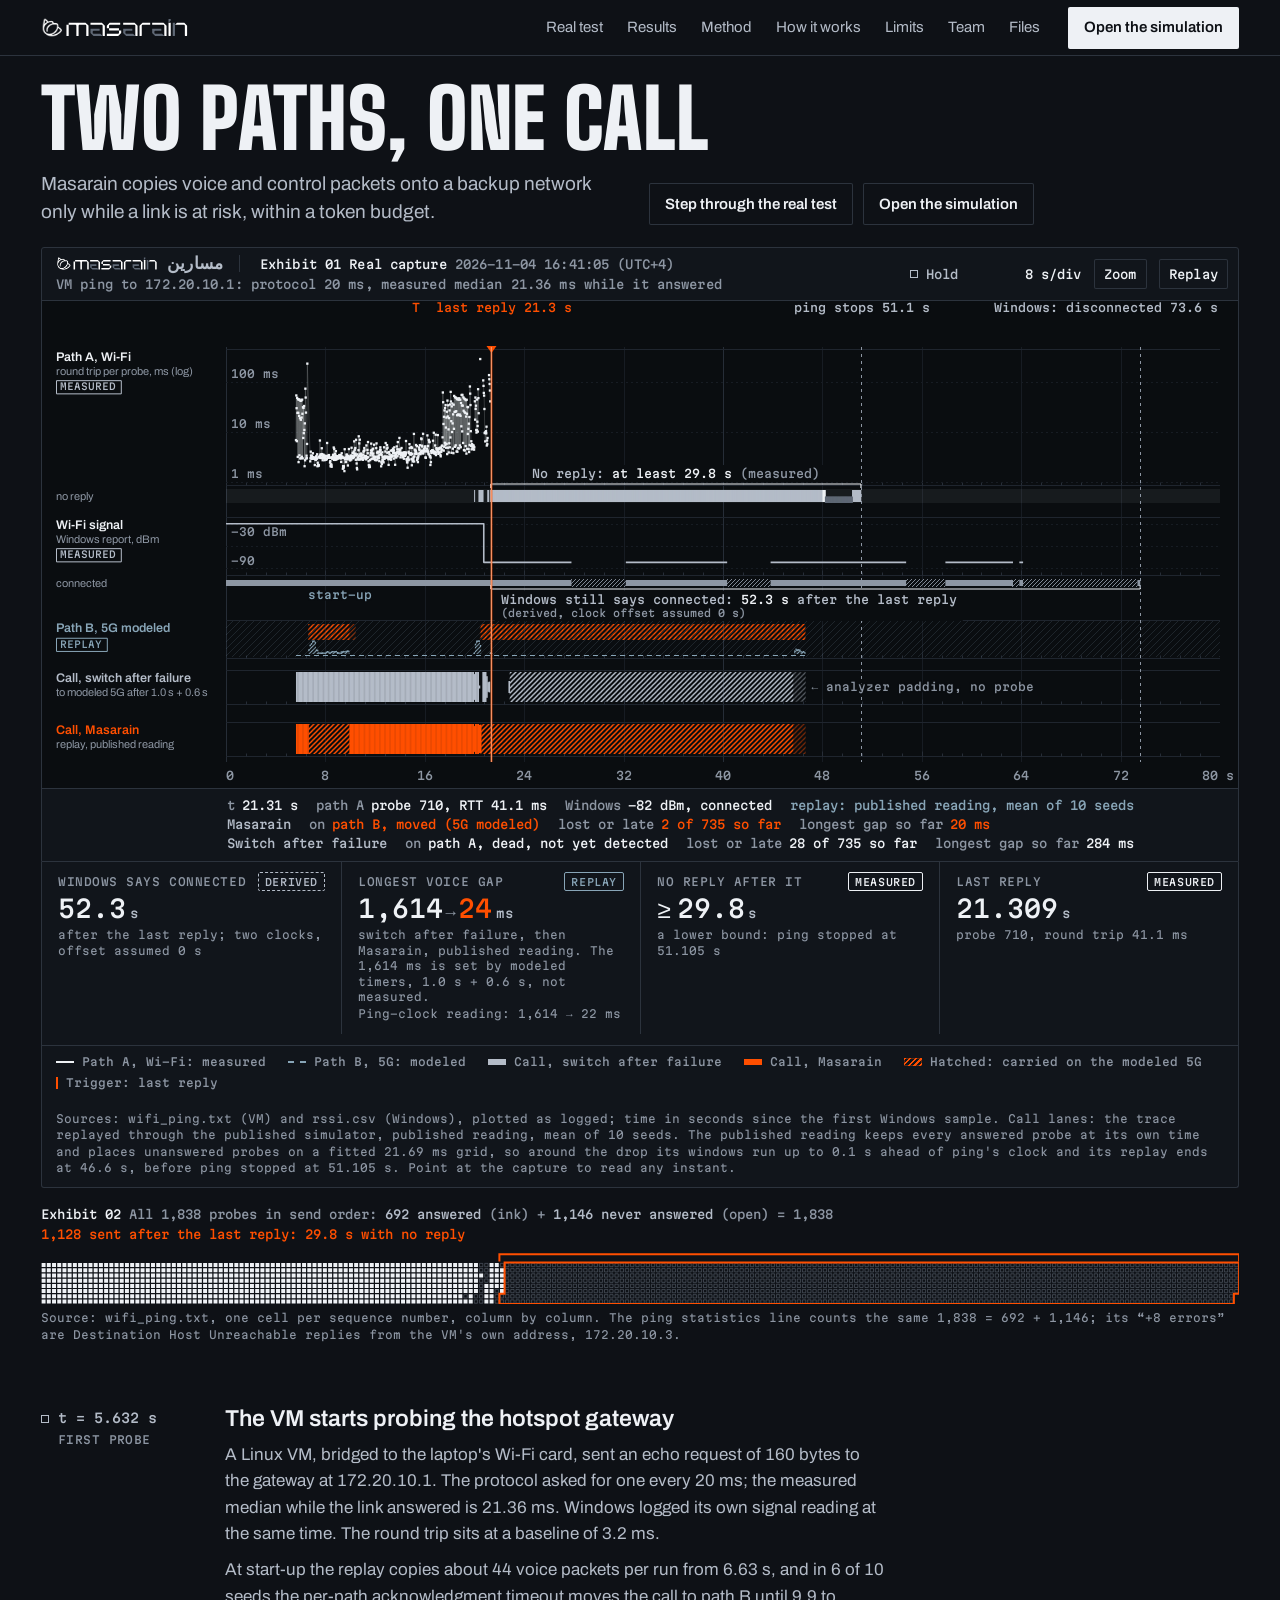
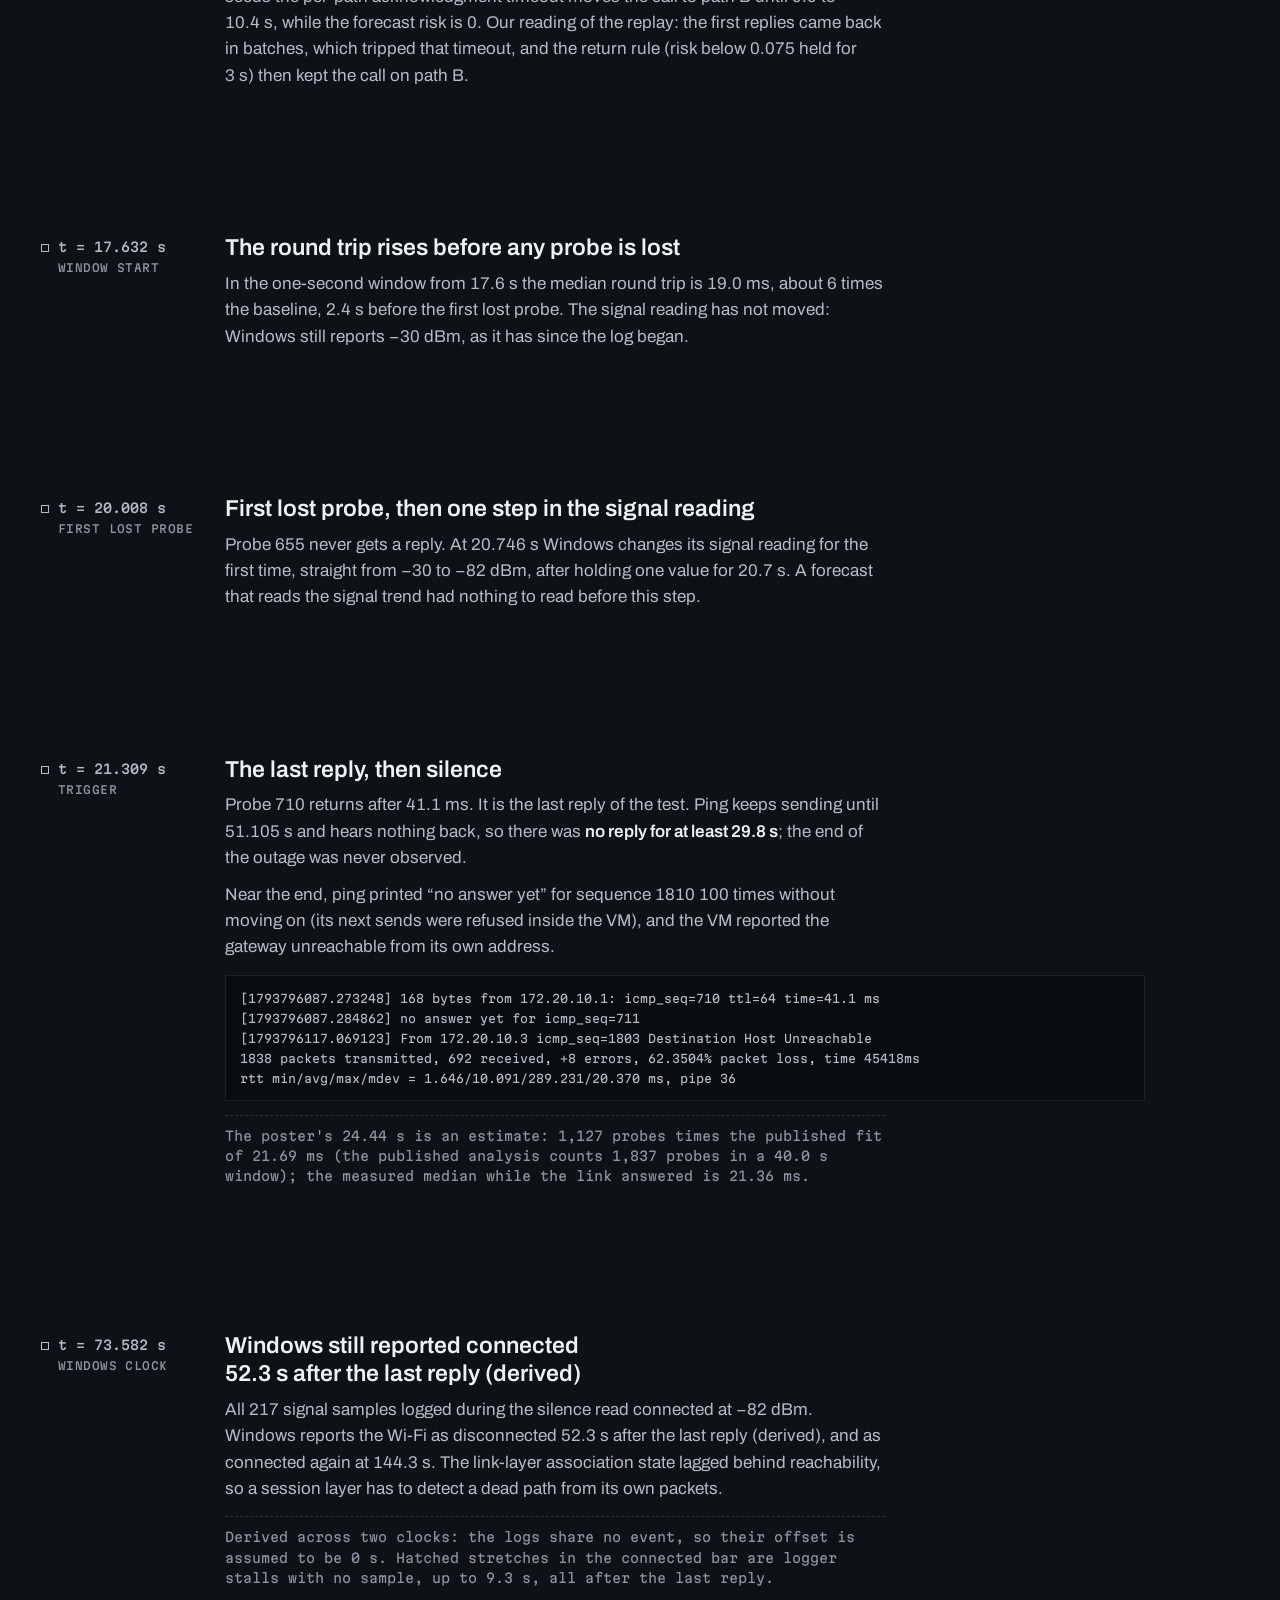
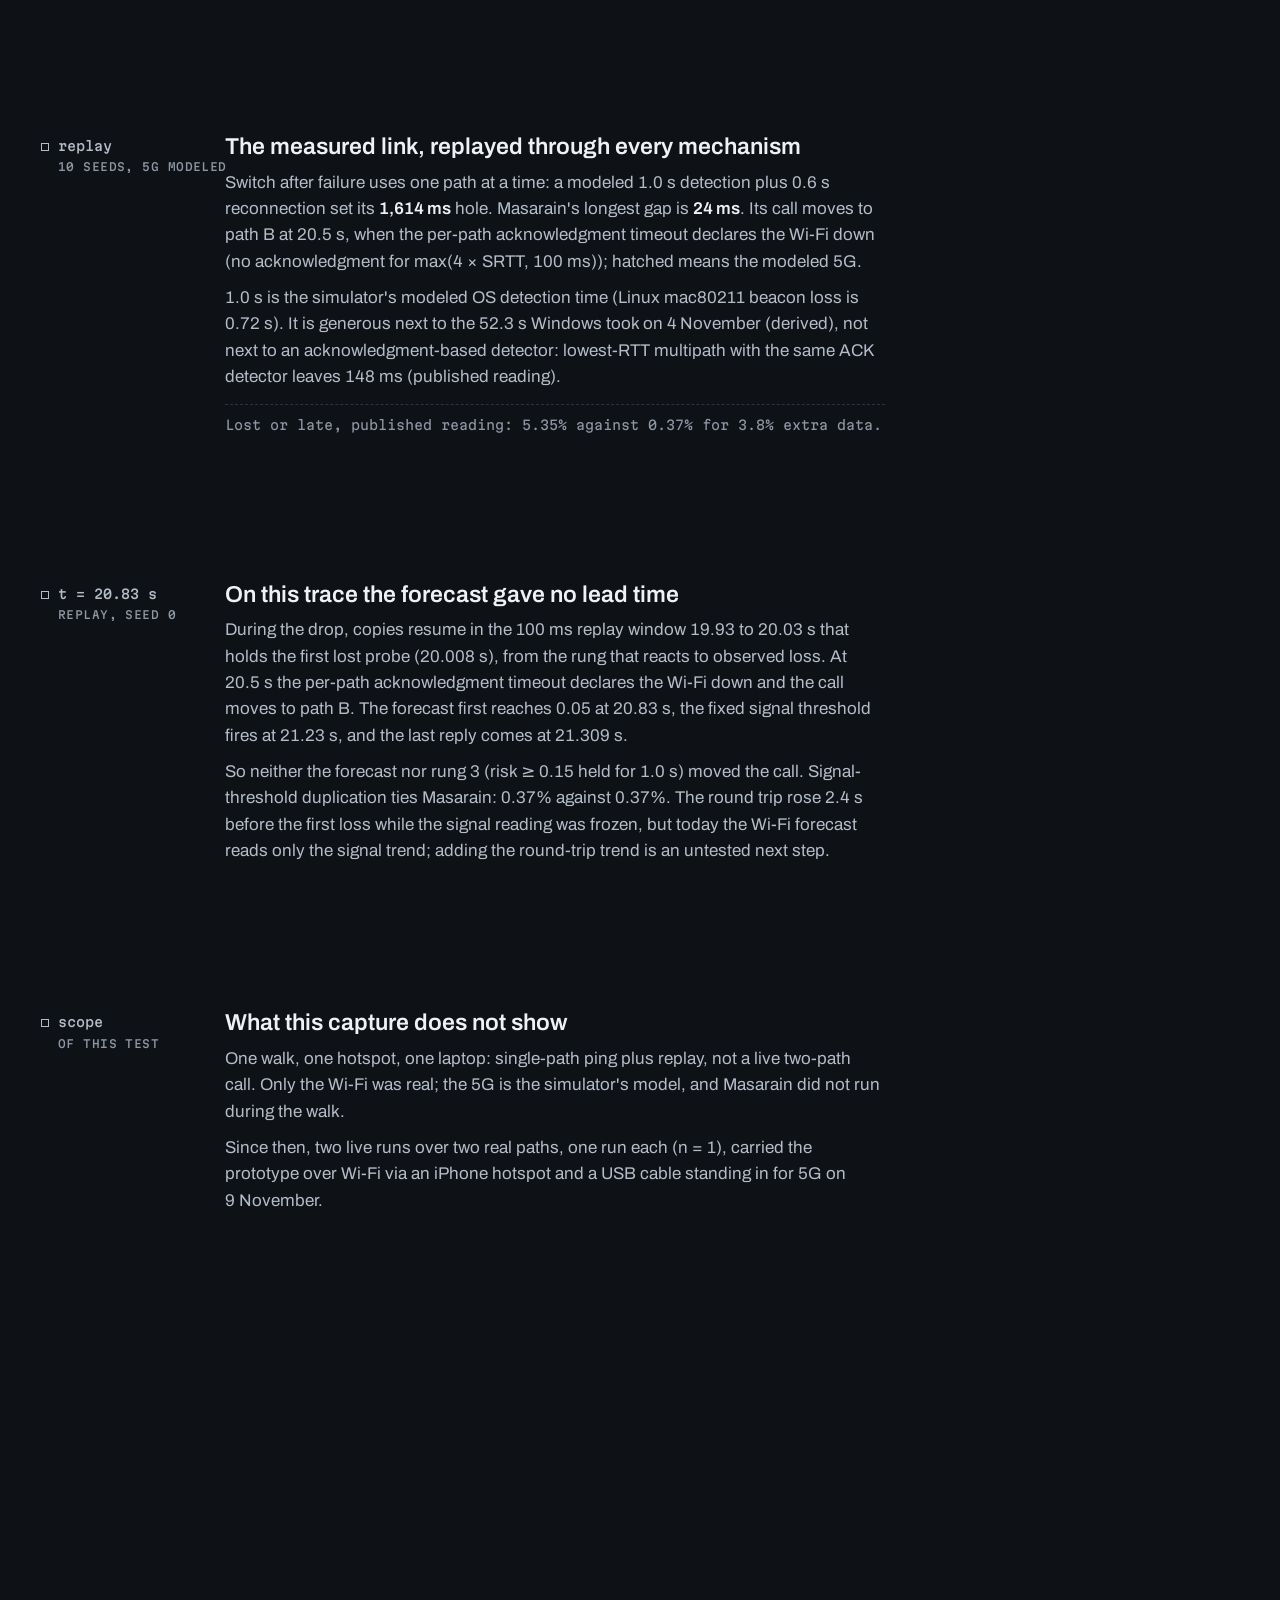
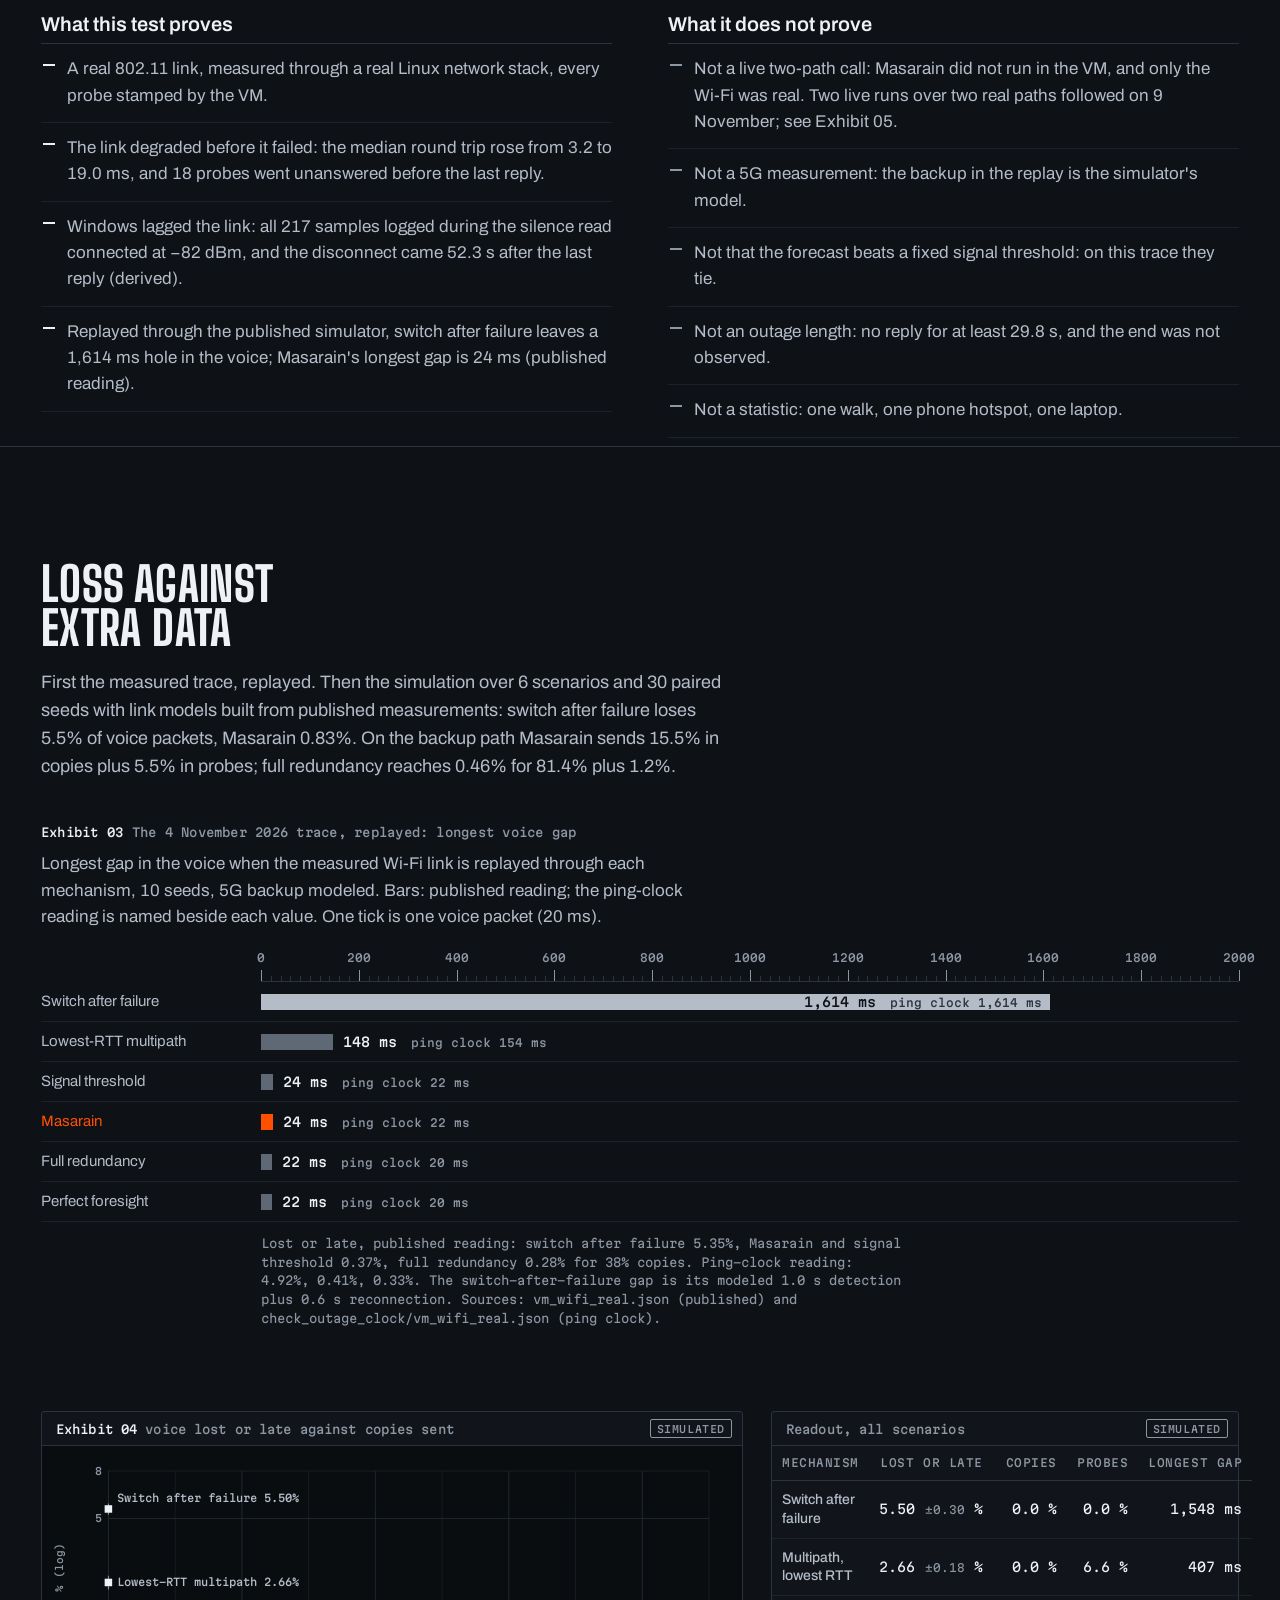
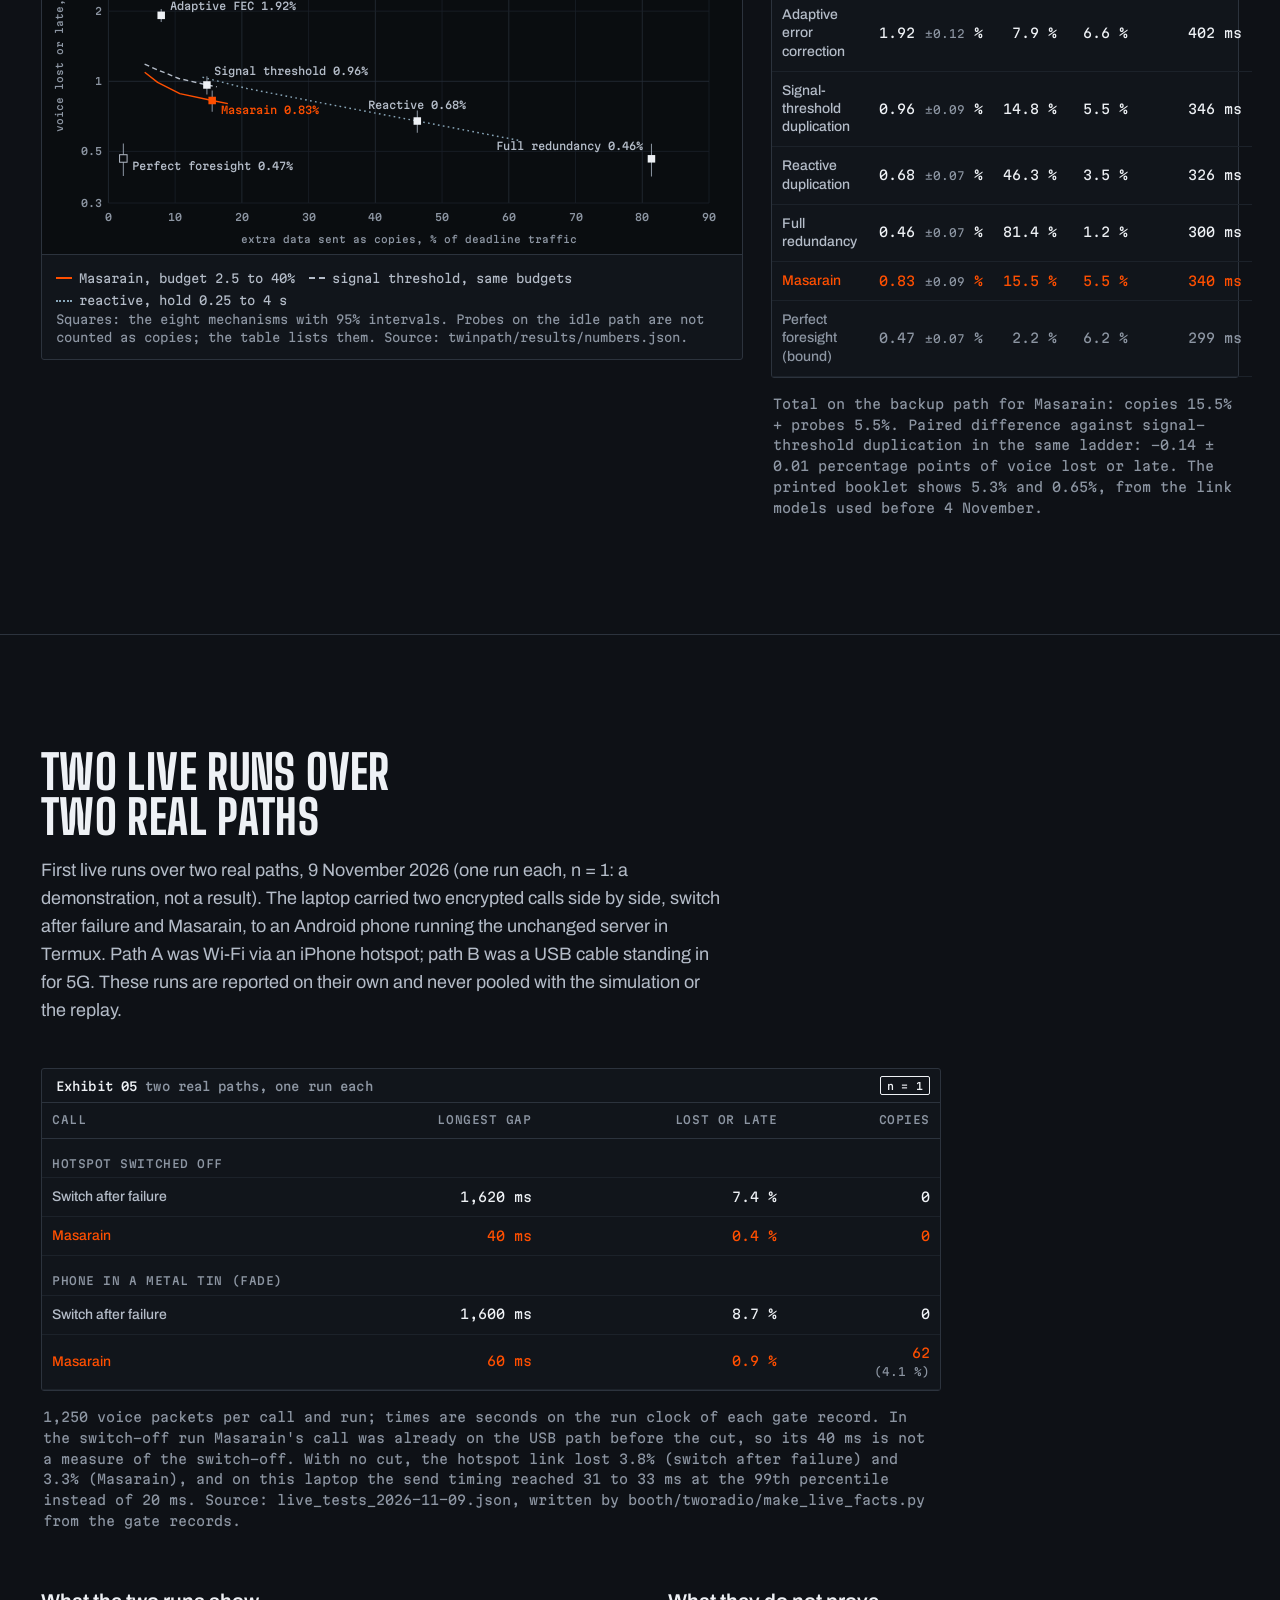
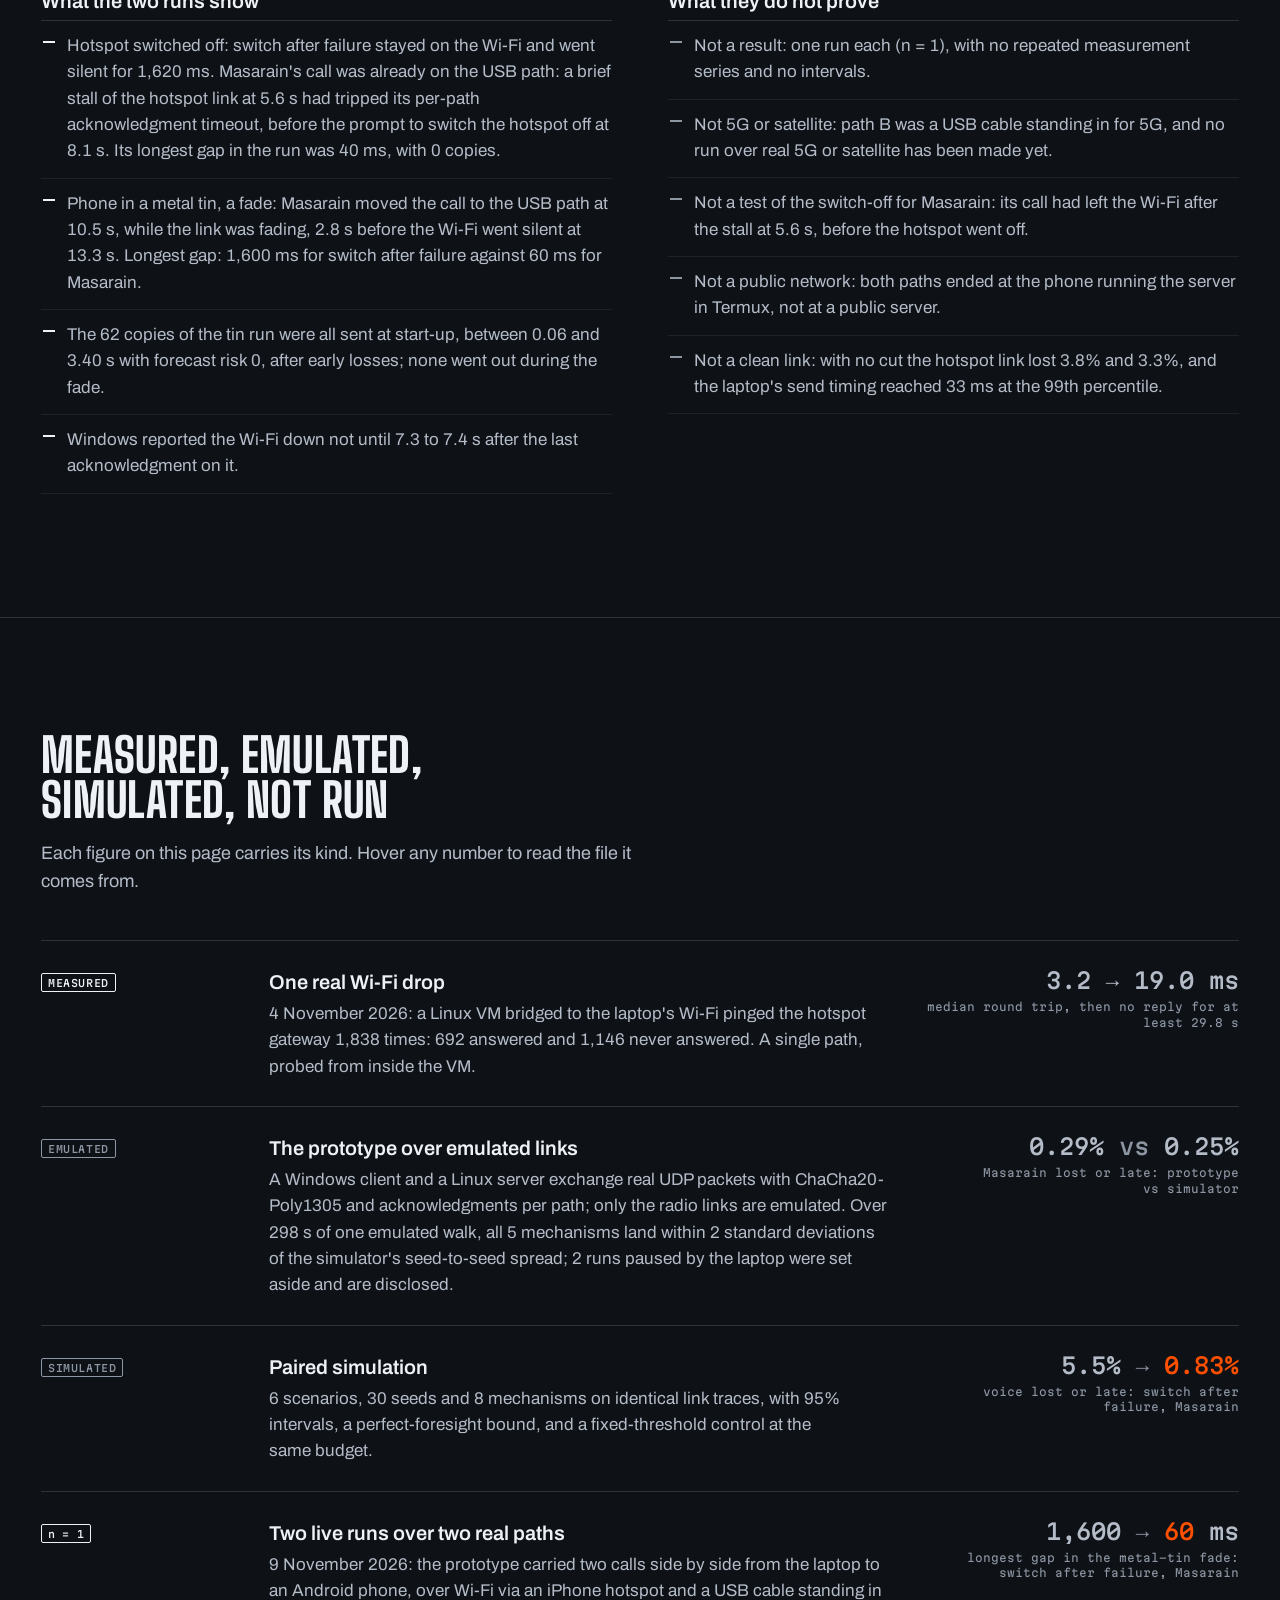
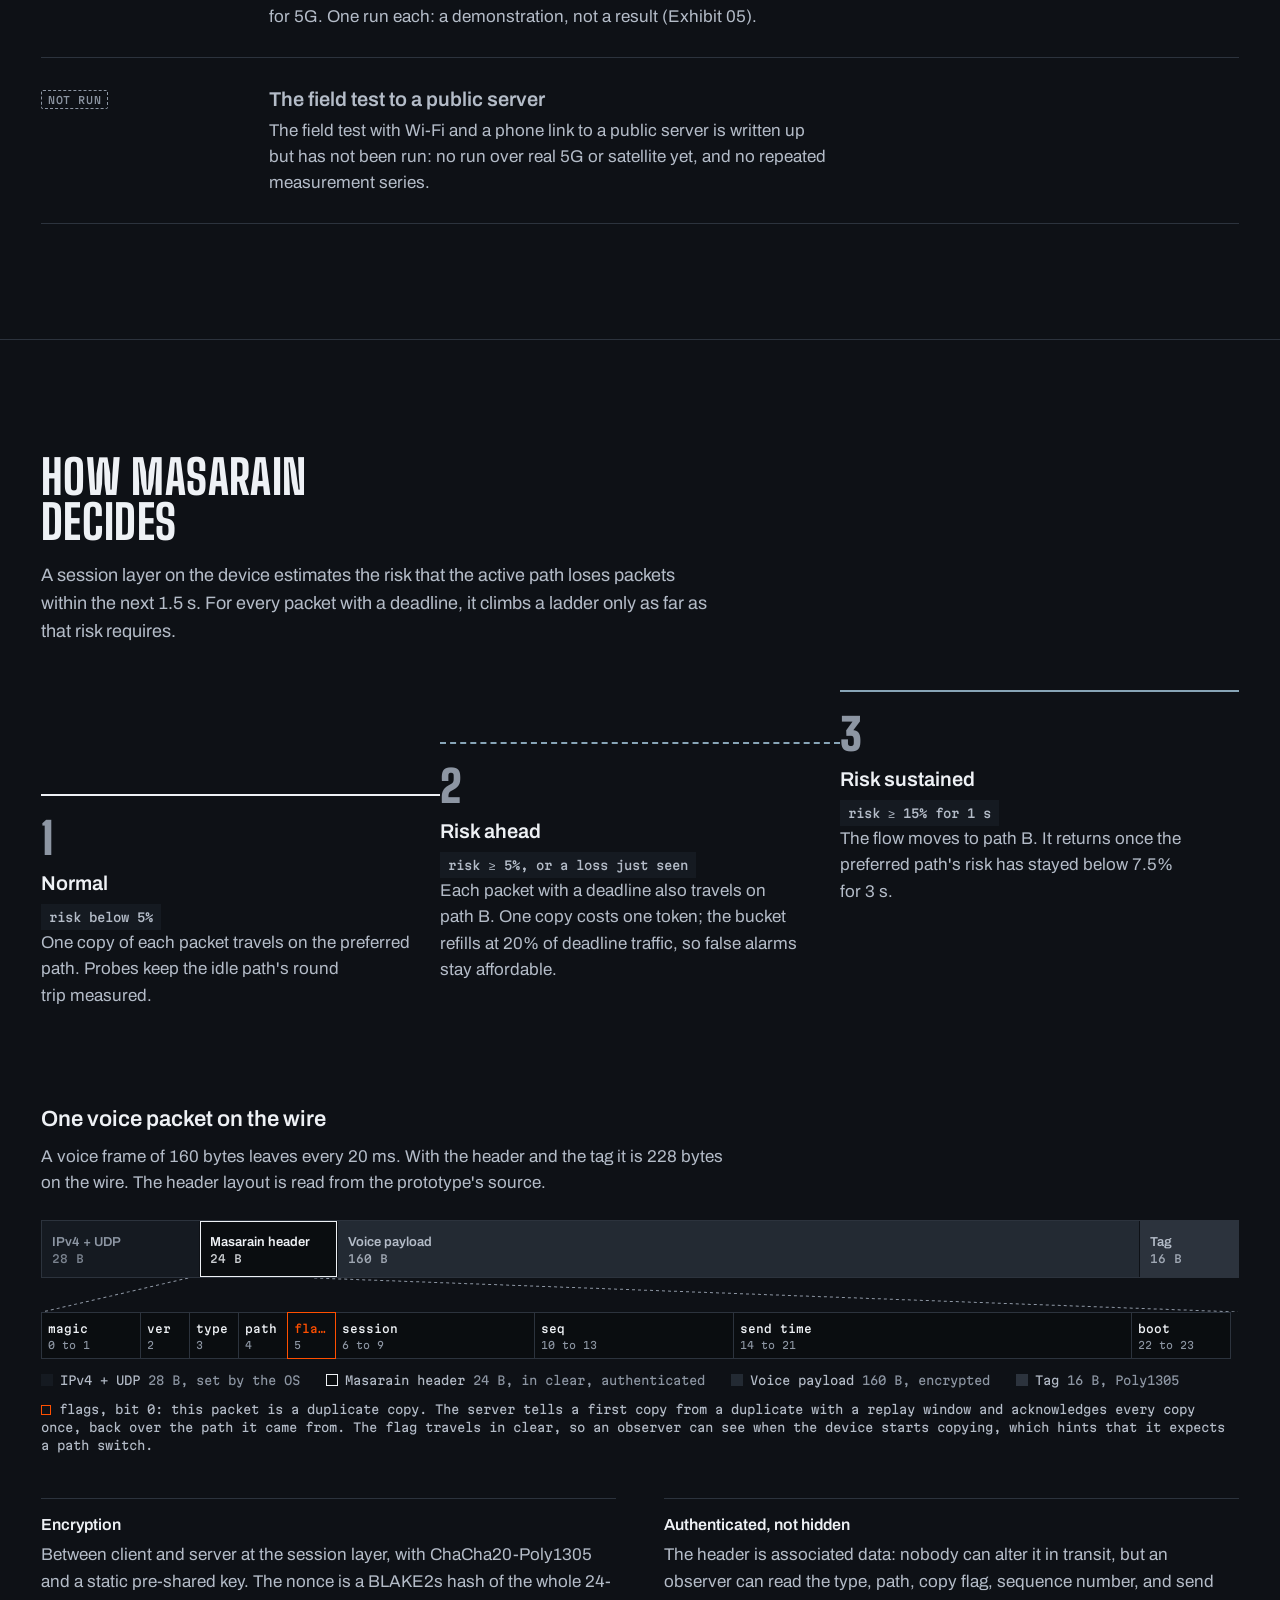
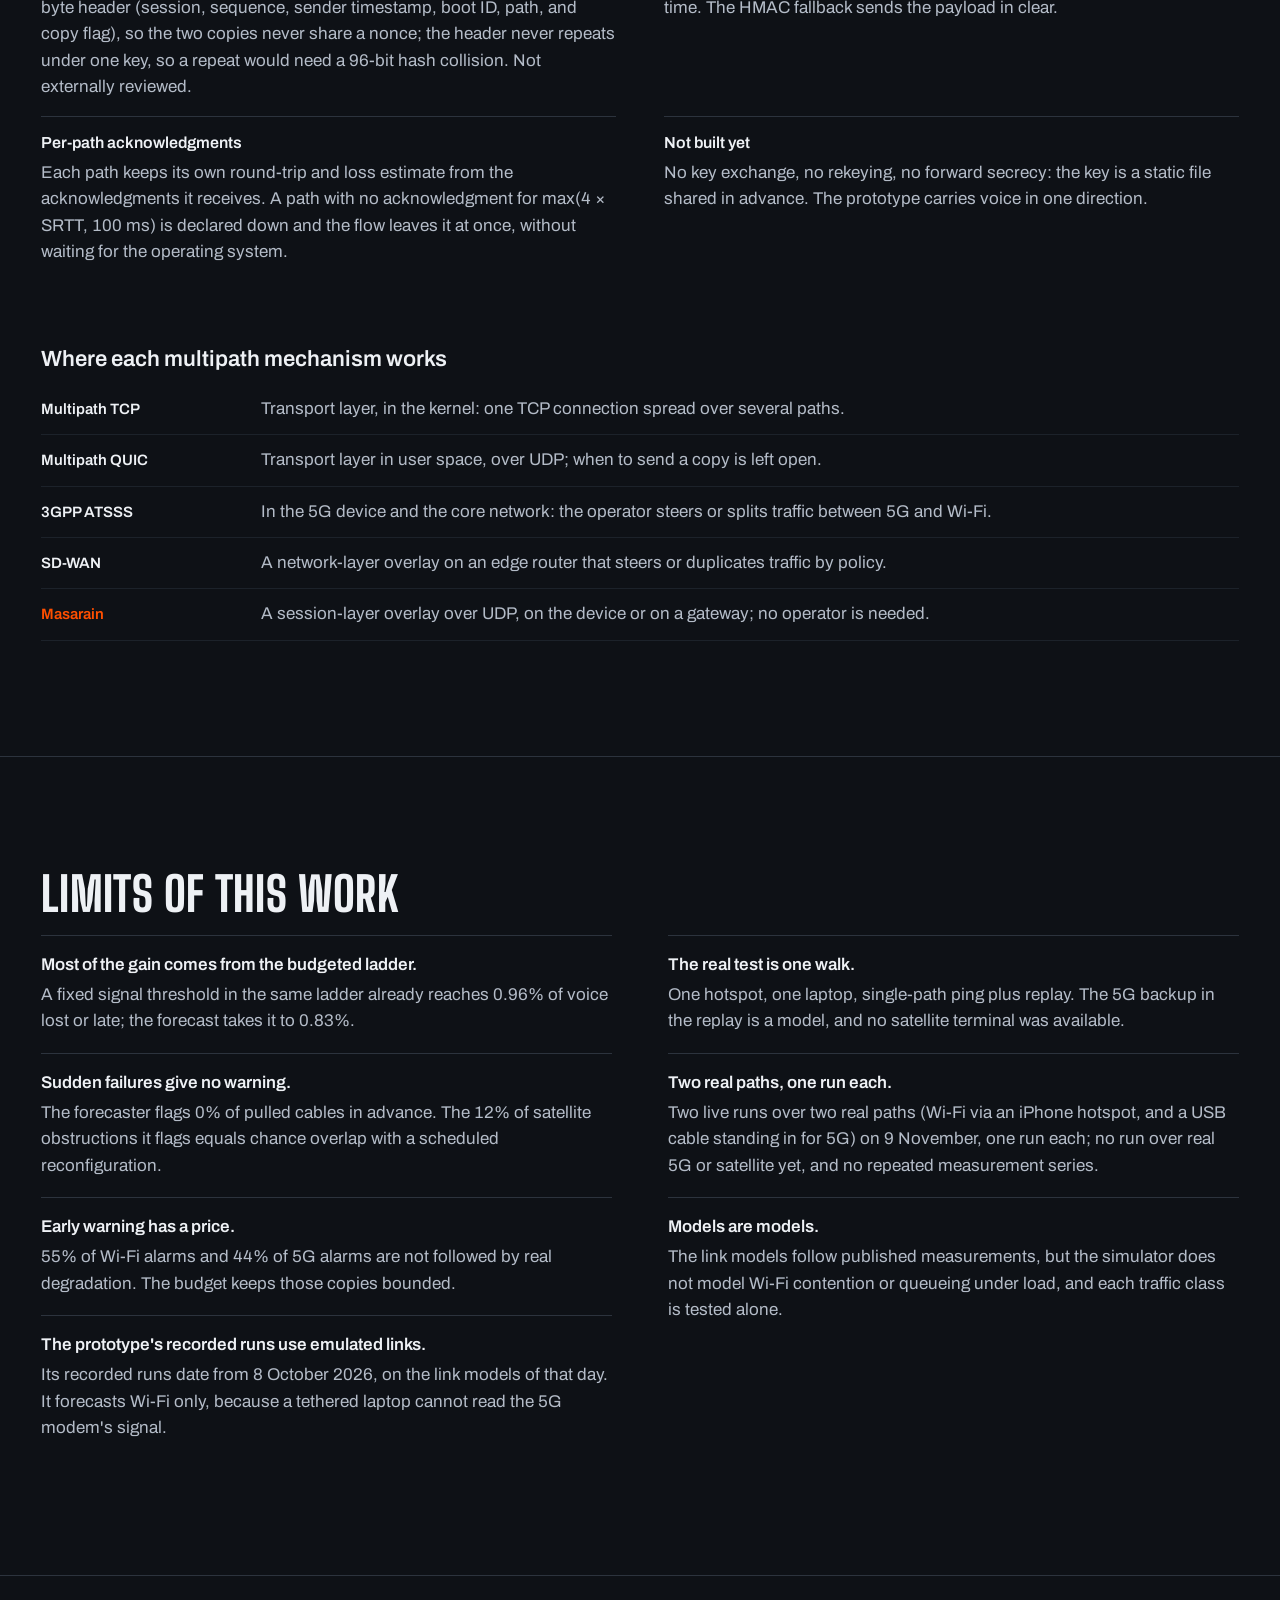
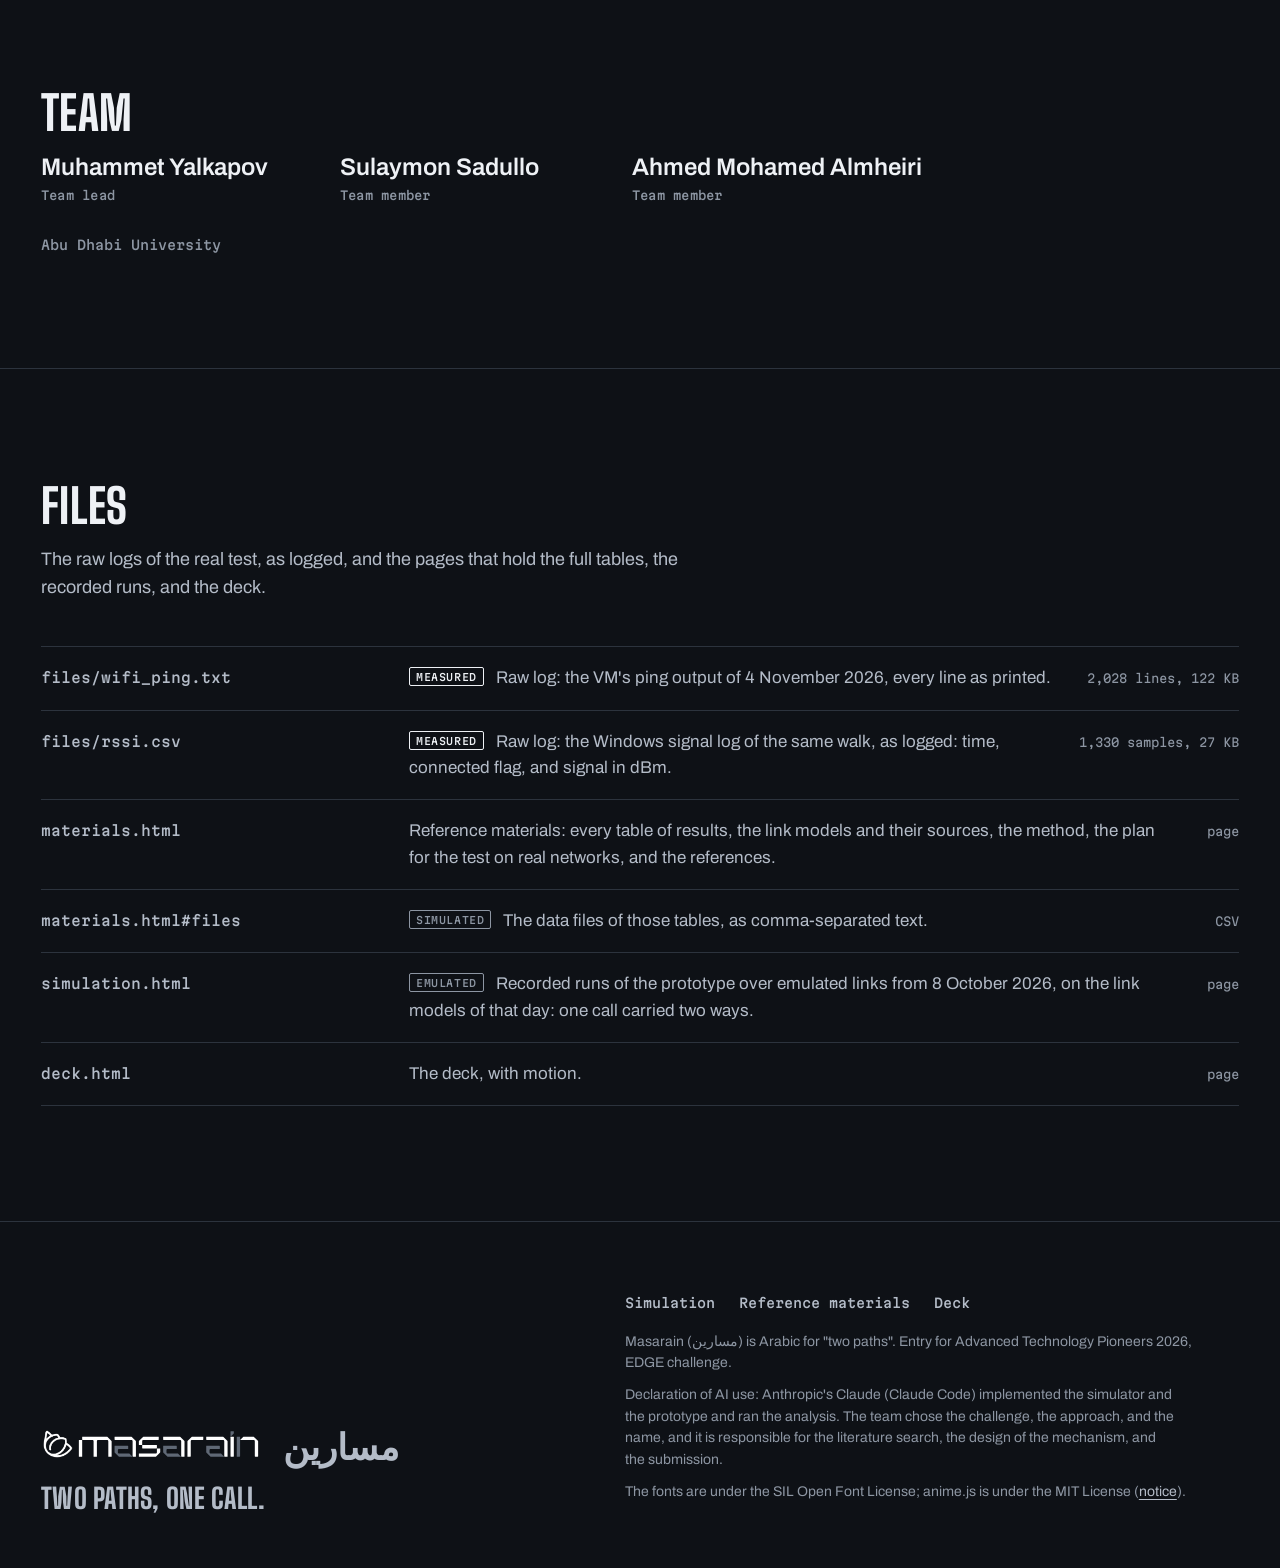
==== commit 3f875d90: "Add the first live runs over two real paths Two live runs on 9 November 2026, one each (n = 1), from" ====
--- a/index.html
+++ b/index.html
@@ -257,6 +257,12 @@
 .mt small{font-size:.6875rem;color:var(--ink-3);margin-left:2px}
 .mt tr.is-p th,.mt tr.is-p td{color:var(--call)}
 .mt tr.is-o th,.mt tr.is-o td{color:var(--ink-3)}
+.mt tr.grp th{padding-top:18px;padding-bottom:6px;text-align:left;white-space:normal;font:500 .6875rem/1.3 var(--f-mono);letter-spacing:.05em;text-transform:uppercase;color:var(--ink-3)}
+.mt--live thead th{white-space:normal;vertical-align:bottom}
+.mt--live small.pct{display:block;margin:3px 0 0}
+.live-grid{max-width:900px}
+.live-proves{margin-top:56px}
+.pip--demo{color:var(--ink);text-transform:none;letter-spacing:.02em}
 .res-note{margin:16px 2px 0;font:400 .8125rem/1.6 var(--f-mono);color:var(--ink-3)}
 .exlabel{display:block;margin:0 0 10px;font:500 .75rem/1.4 var(--f-mono);color:var(--ink-3);letter-spacing:.02em}
 .exlabel b{color:var(--ink);font-weight:500}
@@ -734,7 +740,7 @@
           <div>
             <h3>What this capture does not show</h3>
             <p>One walk, one hotspot, one laptop: single-path ping plus replay, not a live two-path call. Only the Wi-Fi was real; the 5G is the simulator's model, and Masarain did not run during the walk.</p>
-            <p>The next test runs the prototype on real Wi-Fi and a real phone link at the same time.</p>
+            <p>Since then, two live runs over two real paths, one run each (n = 1), carried the prototype over Wi-Fi via an iPhone hotspot and a USB cable standing in for 5G on 9 November.</p>
           </div>
         </li>
       </ol>
@@ -755,7 +761,7 @@
       <div class="not">
         <h3>What it does not prove</h3>
         <ul>
-          <li>Not a live two-path call: Masarain did not run in the VM, and only the Wi-Fi was real.</li>
+          <li>Not a live two-path call: Masarain did not run in the VM, and only the Wi-Fi was real. Two live runs over two real paths followed on 9 November; see Exhibit 05.</li>
           <li>Not a 5G measurement: the backup in the replay is the simulator's model.</li>
           <li>Not that the forecast beats a fixed signal threshold: on this trace they tie.</li>
           <li>Not an outage length: no reply for at least <data class="n" value="29.8" title="measured: spans.silent_after_last_reply_s: ping_end minus last_reply, both VM stamps; a lower bound on the outage">29.8</data>&nbsp;s, and the end was not observed.</li>
@@ -794,6 +800,41 @@
           <table class="mt"><caption class="vh">Eight mechanisms, simulated, 6 scenarios and 30 seeds, 95% intervals</caption><thead><tr><th scope="col">Mechanism</th><th scope="col">Lost or late</th><th scope="col">Copies</th><th scope="col">Probes</th><th scope="col">Longest gap</th></tr></thead><tbody><tr><th scope="row">Switch after failure</th><td>5.50<small> ±0.30</small> %</td><td>0.0 %</td><td>0.0 %</td><td>1,548 ms</td></tr><tr><th scope="row">Multipath, lowest RTT</th><td>2.66<small> ±0.18</small> %</td><td>0.0 %</td><td>6.6 %</td><td>407 ms</td></tr><tr><th scope="row">Adaptive error correction</th><td>1.92<small> ±0.12</small> %</td><td>7.9 %</td><td>6.6 %</td><td>402 ms</td></tr><tr><th scope="row">Signal-threshold duplication</th><td>0.96<small> ±0.09</small> %</td><td>14.8 %</td><td>5.5 %</td><td>346 ms</td></tr><tr><th scope="row">Reactive duplication</th><td>0.68<small> ±0.07</small> %</td><td>46.3 %</td><td>3.5 %</td><td>326 ms</td></tr><tr><th scope="row">Full redundancy</th><td>0.46<small> ±0.07</small> %</td><td>81.4 %</td><td>1.2 %</td><td>300 ms</td></tr><tr class="is-p"><th scope="row">Masarain</th><td>0.83<small> ±0.09</small> %</td><td>15.5 %</td><td>5.5 %</td><td>340 ms</td></tr><tr class="is-o"><th scope="row">Perfect foresight (bound)</th><td>0.47<small> ±0.07</small> %</td><td>2.2 %</td><td>6.2 %</td><td>299 ms</td></tr></tbody></table>
         </div>
         <p class="res-note">Total on the backup path for Masarain: copies <data class="n" value="15.5" title="simulated: twinpath/results/numbers.json, overall.P.dup_overhead_pct">15.5</data>% + probes <data class="n" value="5.5" title="simulated: twinpath/results/numbers.json, overall.P.probe_overhead_pct">5.5</data>%. Paired difference against signal-threshold duplication in the same ladder: <data class="n" value="-0.14" title="simulated: twinpath/results/numbers.json, paired ALL|P - B4">−0.14</data> &plusmn; <data class="n" value="0.01" title="simulated: twinpath/results/numbers.json, paired ALL|P - B4, 95% interval">0.01</data> percentage points of voice lost or late. The printed booklet shows <data class="n" value="5.3" title="simulated: twinpath/results/pre_mentor_2026-11-04/numbers.json, link models before 4 Nov">5.3</data>% and <data class="n" value="0.65" title="simulated: twinpath/results/pre_mentor_2026-11-04/numbers.json">0.65</data>%, from the link models used before 4 November.</p>
+      </div>
+    </div>
+  </div>
+</section>
+
+<section class="sec" id="live" aria-labelledby="h-live">
+  <div class="wrap">
+    <h2 id="h-live">Two live runs over two real paths</h2>
+    <p class="sec-lede">First live runs over two real paths, 9 November 2026 (one run each, n = 1: a demonstration, not a result). The laptop carried two encrypted calls side by side, switch after failure and Masarain, to an Android phone running the unchanged server in Termux. Path A was Wi-Fi via an iPhone hotspot; path B was a USB cable standing in for 5G. These runs are reported on their own and never pooled with the simulation or the replay.</p>
+    <div class="live-grid">
+      <div class="panel tbl">
+        <div class="bezel"><span><b style="color:var(--ink);font-weight:500">Exhibit 05</b> two real paths, one run each</span><span class="pip pip--demo">n = 1</span></div>
+        <table class="mt mt--live"><caption class="vh">Two live runs over two real paths, 9 November 2026, one run each (n = 1), a demonstration, not a result</caption><thead><tr><th scope="col">Call</th><th scope="col">Longest gap</th><th scope="col">Lost or late</th><th scope="col">Copies</th></tr></thead><tbody><tr class="grp"><th scope="rowgroup" colspan="4">Hotspot switched off</th></tr><tr><th scope="row">Switch after failure</th><td><data class="n" value="1620" title="measured once (n = 1), a demonstration, not a result: twinpath/site/src/instrument/data/live_tests_2026-11-09.json, run 20261109_232853_G4 (one run, n = 1)">1,620</data>&nbsp;ms</td><td><data class="n" value="7.4" title="measured once (n = 1), a demonstration, not a result: twinpath/site/src/instrument/data/live_tests_2026-11-09.json, run 20261109_232853_G4 (one run, n = 1)">7.4</data>&nbsp;%</td><td><data class="n" value="0" title="measured once (n = 1), a demonstration, not a result: twinpath/site/src/instrument/data/live_tests_2026-11-09.json, run 20261109_232853_G4 (one run, n = 1)">0</data></td></tr><tr class="is-p"><th scope="row">Masarain</th><td><data class="n" value="40" title="measured once (n = 1), a demonstration, not a result: twinpath/site/src/instrument/data/live_tests_2026-11-09.json, run 20261109_232853_G4 (one run, n = 1)">40</data>&nbsp;ms</td><td><data class="n" value="0.4" title="measured once (n = 1), a demonstration, not a result: twinpath/site/src/instrument/data/live_tests_2026-11-09.json, run 20261109_232853_G4 (one run, n = 1)">0.4</data>&nbsp;%</td><td><data class="n" value="0" title="measured once (n = 1), a demonstration, not a result: twinpath/site/src/instrument/data/live_tests_2026-11-09.json, run 20261109_232853_G4 (one run, n = 1)">0</data></td></tr></tbody><tbody><tr class="grp"><th scope="rowgroup" colspan="4">Phone in a metal tin (fade)</th></tr><tr><th scope="row">Switch after failure</th><td><data class="n" value="1600" title="measured once (n = 1), a demonstration, not a result: twinpath/site/src/instrument/data/live_tests_2026-11-09.json, run 20261109_233043_G4 (one run, n = 1)">1,600</data>&nbsp;ms</td><td><data class="n" value="8.7" title="measured once (n = 1), a demonstration, not a result: twinpath/site/src/instrument/data/live_tests_2026-11-09.json, run 20261109_233043_G4 (one run, n = 1)">8.7</data>&nbsp;%</td><td><data class="n" value="0" title="measured once (n = 1), a demonstration, not a result: twinpath/site/src/instrument/data/live_tests_2026-11-09.json, run 20261109_233043_G4 (one run, n = 1)">0</data></td></tr><tr class="is-p"><th scope="row">Masarain</th><td><data class="n" value="60" title="measured once (n = 1), a demonstration, not a result: twinpath/site/src/instrument/data/live_tests_2026-11-09.json, run 20261109_233043_G4 (one run, n = 1)">60</data>&nbsp;ms</td><td><data class="n" value="0.9" title="measured once (n = 1), a demonstration, not a result: twinpath/site/src/instrument/data/live_tests_2026-11-09.json, run 20261109_233043_G4 (one run, n = 1)">0.9</data>&nbsp;%</td><td><data class="n" value="62" title="measured once (n = 1), a demonstration, not a result: twinpath/site/src/instrument/data/live_tests_2026-11-09.json, run 20261109_233043_G4 (one run, n = 1)">62</data><small class="pct">(<data class="n" value="4.1" title="measured once (n = 1), a demonstration, not a result: twinpath/site/src/instrument/data/live_tests_2026-11-09.json, run 20261109_233043_G4 (one run, n = 1)">4.1</data>&nbsp;%)</small></td></tr></tbody></table>
+      </div>
+      <p class="res-note"><data class="n" value="1250" title="measured once (n = 1), a demonstration, not a result: twinpath/site/src/instrument/data/live_tests_2026-11-09.json, voice packets per call and run">1,250</data> voice packets per call and run; times are seconds on the run clock of each gate record. In the switch-off run Masarain's call was already on the USB path before the cut, so its <data class="n" value="40" title="measured once (n = 1), a demonstration, not a result: twinpath/site/src/instrument/data/live_tests_2026-11-09.json, run 20261109_232853_G4 (one run, n = 1)">40</data>&nbsp;ms is not a measure of the switch-off. With no cut, the hotspot link lost <data class="n" value="3.8" title="measured once (n = 1), a demonstration, not a result: twinpath/site/src/instrument/data/live_tests_2026-11-09.json, run with no cut (booth/tworadio/run/gates/G3_20261109_233852.json)">3.8</data>% (switch after failure) and <data class="n" value="3.3" title="measured once (n = 1), a demonstration, not a result: twinpath/site/src/instrument/data/live_tests_2026-11-09.json, run with no cut (booth/tworadio/run/gates/G3_20261109_233852.json)">3.3</data>% (Masarain), and on this laptop the send timing reached <data class="n" value="31" title="measured once (n = 1), a demonstration, not a result: twinpath/site/src/instrument/data/live_tests_2026-11-09.json, send timing on the laptop, 99th percentile, lowest run">31</data> to <data class="n" value="33" title="measured once (n = 1), a demonstration, not a result: twinpath/site/src/instrument/data/live_tests_2026-11-09.json, send timing on the laptop, 99th percentile, highest run">33</data>&nbsp;ms at the 99th percentile instead of <data class="n" value="20" title="setting in the code: deck/redesign/mix/deck_numbers.json, voice_interval_ms">20</data>&nbsp;ms. Source: live_tests_2026-11-09.json, written by booth/tworadio/make_live_facts.py from the gate records.</p>
+    </div>
+    <div class="proves live-proves">
+      <div>
+        <h3>What the two runs show</h3>
+        <ul>
+          <li>Hotspot switched off: switch after failure stayed on the Wi-Fi and went silent for <data class="n" value="1620" title="measured once (n = 1), a demonstration, not a result: twinpath/site/src/instrument/data/live_tests_2026-11-09.json, run 20261109_232853_G4 (one run, n = 1)">1,620</data>&nbsp;ms. Masarain's call was already on the USB path: a brief stall of the hotspot link at <data class="n" value="5.6" title="measured once (n = 1), a demonstration, not a result: twinpath/site/src/instrument/data/live_tests_2026-11-09.json, run 20261109_232853_G4, timing (run clock; per-packet logs of Masarain&#x27;s session)">5.6</data>&nbsp;s had tripped its per-path acknowledgment timeout, before the prompt to switch the hotspot off at <data class="n" value="8.1" title="measured once (n = 1), a demonstration, not a result: twinpath/site/src/instrument/data/live_tests_2026-11-09.json, run 20261109_232853_G4, timing (run clock; per-packet logs of Masarain&#x27;s session), the prompt to make the cut">8.1</data>&nbsp;s. Its longest gap in the run was <data class="n" value="40" title="measured once (n = 1), a demonstration, not a result: twinpath/site/src/instrument/data/live_tests_2026-11-09.json, run 20261109_232853_G4 (one run, n = 1)">40</data>&nbsp;ms, with <data class="n" value="0" title="measured once (n = 1), a demonstration, not a result: twinpath/site/src/instrument/data/live_tests_2026-11-09.json, run 20261109_232853_G4 (one run, n = 1)">0</data> copies.</li>
+          <li>Phone in a metal tin, a fade: Masarain moved the call to the USB path at <data class="n" value="10.5" title="measured once (n = 1), a demonstration, not a result: twinpath/site/src/instrument/data/live_tests_2026-11-09.json, run 20261109_233043_G4, timing (run clock; per-packet logs of Masarain&#x27;s session)">10.5</data>&nbsp;s, while the link was fading, <data class="n" value="2.8" title="measured once (n = 1), a demonstration, not a result: twinpath/site/src/instrument/data/live_tests_2026-11-09.json, run 20261109_233043_G4, timing (run clock; per-packet logs of Masarain&#x27;s session), move to the last acknowledgment on Wi-Fi">2.8</data>&nbsp;s before the Wi-Fi went silent at <data class="n" value="13.3" title="measured once (n = 1), a demonstration, not a result: twinpath/site/src/instrument/data/live_tests_2026-11-09.json, run 20261109_233043_G4, timing (run clock; per-packet logs of Masarain&#x27;s session), last acknowledgment on Wi-Fi">13.3</data>&nbsp;s. Longest gap: <data class="n" value="1600" title="measured once (n = 1), a demonstration, not a result: twinpath/site/src/instrument/data/live_tests_2026-11-09.json, run 20261109_233043_G4 (one run, n = 1)">1,600</data>&nbsp;ms for switch after failure against <data class="n" value="60" title="measured once (n = 1), a demonstration, not a result: twinpath/site/src/instrument/data/live_tests_2026-11-09.json, run 20261109_233043_G4 (one run, n = 1)">60</data>&nbsp;ms for Masarain.</li>
+          <li>The <data class="n" value="62" title="measured once (n = 1), a demonstration, not a result: twinpath/site/src/instrument/data/live_tests_2026-11-09.json, run 20261109_233043_G4 (one run, n = 1)">62</data> copies of the tin run were all sent at start-up, between <data class="n" value="0.06" title="measured once (n = 1), a demonstration, not a result: twinpath/site/src/instrument/data/live_tests_2026-11-09.json, run 20261109_233043_G4, timing, first copy">0.06</data> and <data class="n" value="3.40" title="measured once (n = 1), a demonstration, not a result: twinpath/site/src/instrument/data/live_tests_2026-11-09.json, run 20261109_233043_G4, timing, last copy">3.40</data>&nbsp;s with forecast risk <data class="n" value="0" title="measured once (n = 1), a demonstration, not a result: twinpath/site/src/instrument/data/live_tests_2026-11-09.json, run 20261109_233043_G4, timing, highest forecast risk at any copy">0</data>, after early losses; none went out during the fade.</li>
+          <li>Windows reported the Wi-Fi down not until <data class="n" value="7.3" title="measured once (n = 1), a demonstration, not a result: twinpath/site/src/instrument/data/live_tests_2026-11-09.json, Windows reported the Wi-Fi down, from the last acknowledgment on it, four calls">7.3</data> to <data class="n" value="7.4" title="measured once (n = 1), a demonstration, not a result: twinpath/site/src/instrument/data/live_tests_2026-11-09.json, Windows reported the Wi-Fi down, from the last acknowledgment on it, four calls">7.4</data>&nbsp;s after the last acknowledgment on it.</li>
+        </ul>
+      </div>
+      <div class="not">
+        <h3>What they do not prove</h3>
+        <ul>
+          <li>Not a result: one run each (n = 1), with no repeated measurement series and no intervals.</li>
+          <li>Not 5G or satellite: path B was a USB cable standing in for 5G, and no run over real 5G or satellite has been made yet.</li>
+          <li>Not a test of the switch-off for Masarain: its call had left the Wi-Fi after the stall at <data class="n" value="5.6" title="measured once (n = 1), a demonstration, not a result: twinpath/site/src/instrument/data/live_tests_2026-11-09.json, run 20261109_232853_G4, timing (run clock; per-packet logs of Masarain&#x27;s session)">5.6</data>&nbsp;s, before the hotspot went off.</li>
+          <li>Not a public network: both paths ended at the phone running the server in Termux, not at a public server.</li>
+          <li>Not a clean link: with no cut the hotspot link lost <data class="n" value="3.8" title="measured once (n = 1), a demonstration, not a result: twinpath/site/src/instrument/data/live_tests_2026-11-09.json, run with no cut (booth/tworadio/run/gates/G3_20261109_233852.json)">3.8</data>% and <data class="n" value="3.3" title="measured once (n = 1), a demonstration, not a result: twinpath/site/src/instrument/data/live_tests_2026-11-09.json, run with no cut (booth/tworadio/run/gates/G3_20261109_233852.json)">3.3</data>%, and the laptop's send timing reached <data class="n" value="33" title="measured once (n = 1), a demonstration, not a result: twinpath/site/src/instrument/data/live_tests_2026-11-09.json, send timing on the laptop, 99th percentile, highest run">33</data>&nbsp;ms at the 99th percentile.</li>
+        </ul>
       </div>
     </div>
   </div>
@@ -819,9 +860,14 @@
         <div><h3>Paired simulation</h3><p><data class="n" value="6" title="simulated: twinpath/results/numbers.json, scenarios">6</data> scenarios, <data class="n" value="30" title="simulated: twinpath/results/numbers.json, seeds">30</data>&nbsp;seeds and <data class="n" value="8" title="simulated: twinpath/results/numbers.json, overall (mechanisms)">8</data> mechanisms on identical link traces, with 95% intervals, a perfect-foresight bound, and a fixed-threshold control at the same budget.</p></div>
         <p class="led-fig"><data class="n" value="5.5" title="simulated: twinpath/results/numbers.json, overall.B0.voice_loss_pct">5.5</data>% <span style="color:var(--ink-3)">&rarr;</span> <span style="color:var(--call)"><data class="n" value="0.83" title="simulated: twinpath/results/numbers.json, overall.P.voice_loss_pct">0.83</data>%</span><small>voice lost or late: switch after failure, Masarain</small></p>
       </li>
+      <li>
+        <span><span class="pip pip--demo">n = 1</span></span>
+        <div><h3>Two live runs over two real paths</h3><p><data class="n" value="9 November 2026" title="measured once (n = 1), a demonstration, not a result: twinpath/site/src/instrument/data/live_tests_2026-11-09.json">9 November 2026</data>: the prototype carried two calls side by side from the laptop to an Android phone, over Wi-Fi via an iPhone hotspot and a USB cable standing in for 5G. One run each: a demonstration, not a result (Exhibit 05).</p></div>
+        <p class="led-fig"><data class="n" value="1600" title="measured once (n = 1), a demonstration, not a result: twinpath/site/src/instrument/data/live_tests_2026-11-09.json, run 20261109_233043_G4 (one run, n = 1)">1,600</data> <span style="color:var(--ink-3)">&rarr;</span> <span style="color:var(--call)"><data class="n" value="60" title="measured once (n = 1), a demonstration, not a result: twinpath/site/src/instrument/data/live_tests_2026-11-09.json, run 20261109_233043_G4 (one run, n = 1)">60</data></span>&nbsp;ms<small>longest gap in the metal-tin fade: switch after failure, Masarain</small></p>
+      </li>
       <li class="is-next">
         <span><span class="pip pip--est">not run</span></span>
-        <div><h3>Two real networks at once</h3><p>The field test with Wi-Fi and a phone link to a public server is written up but has not been run.</p></div>
+        <div><h3>The field test to a public server</h3><p>The field test with Wi-Fi and a phone link to a public server is written up but has not been run: no run over real 5G or satellite yet, and no repeated measurement series.</p></div>
         <p class="led-fig">&nbsp;</p>
       </li>
     </ol>
@@ -870,8 +916,9 @@
       <li><b>Most of the gain comes from the budgeted ladder.</b>A fixed signal threshold in the same ladder already reaches <data class="n" value="0.96" title="simulated: twinpath/results/numbers.json, overall.B4.voice_loss_pct">0.96</data>% of voice lost or late; the forecast takes it to <data class="n" value="0.83" title="simulated: twinpath/results/numbers.json, overall.P.voice_loss_pct">0.83</data>%.</li>
       <li><b>Sudden failures give no warning.</b>The forecaster flags <data class="n" value="0" title="simulated: twinpath/results/forecast_numbers.json, wired-undock recall_pct">0</data>% of pulled cables in advance. The <data class="n" value="12" title="simulated: twinpath/results/forecast_numbers.json, sat-obstruction recall_pct">12</data>% of satellite obstructions it flags equals chance overlap with a scheduled reconfiguration.</li>
       <li><b>Early warning has a price.</b><data class="n" value="55" title="simulated: twinpath/results/forecast_numbers.json, wifi false_alarm_pct">55</data>% of Wi-Fi alarms and <data class="n" value="44" title="simulated: twinpath/results/forecast_numbers.json, cell false_alarm_pct">44</data>% of 5G alarms are not followed by real degradation. The budget keeps those copies bounded.</li>
-      <li><b>The prototype ran over emulated links only.</b>Its recorded runs date from <data class="n" value="8 October 2026" title="recorded: twinpath/results/demo_run_walk.json, recorded_on">8 October 2026</data>, on the link models of that day. It forecasts Wi-Fi only, because a tethered laptop cannot read the 5G modem's signal.</li>
+      <li><b>The prototype's recorded runs use emulated links.</b>Its recorded runs date from <data class="n" value="8 October 2026" title="recorded: twinpath/results/demo_run_walk.json, recorded_on">8 October 2026</data>, on the link models of that day. It forecasts Wi-Fi only, because a tethered laptop cannot read the 5G modem's signal.</li>
       <li><b>The real test is one walk.</b>One hotspot, one laptop, single-path ping plus replay. The 5G backup in the replay is a model, and no satellite terminal was available.</li>
+      <li><b>Two real paths, one run each.</b>Two live runs over two real paths (Wi-Fi via an iPhone hotspot, and a USB cable standing in for 5G) on 9 November, one run each; no run over real 5G or satellite yet, and no repeated measurement series.</li>
       <li><b>Models are models.</b>The link models follow published measurements, but the simulator does not model Wi-Fi contention or queueing under load, and each traffic class is tested alone.</li>
     </ul>
   </div>
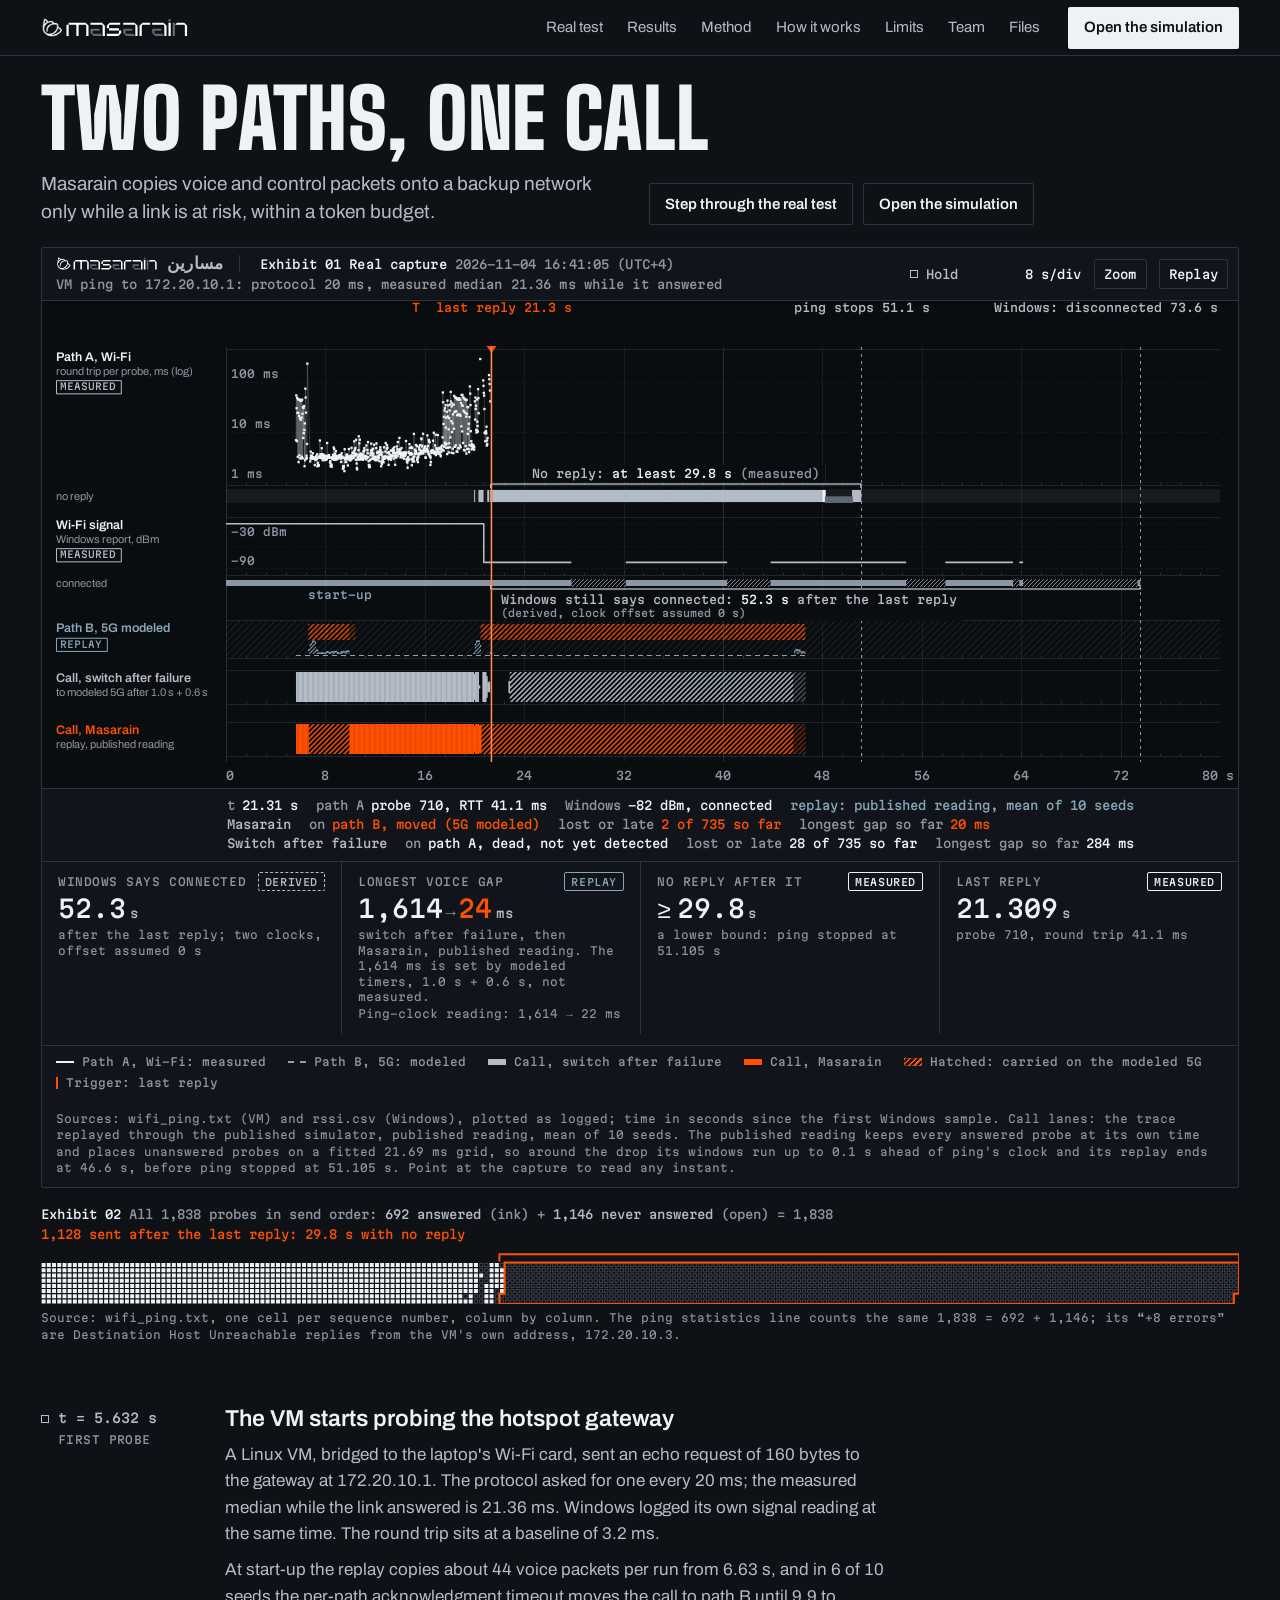
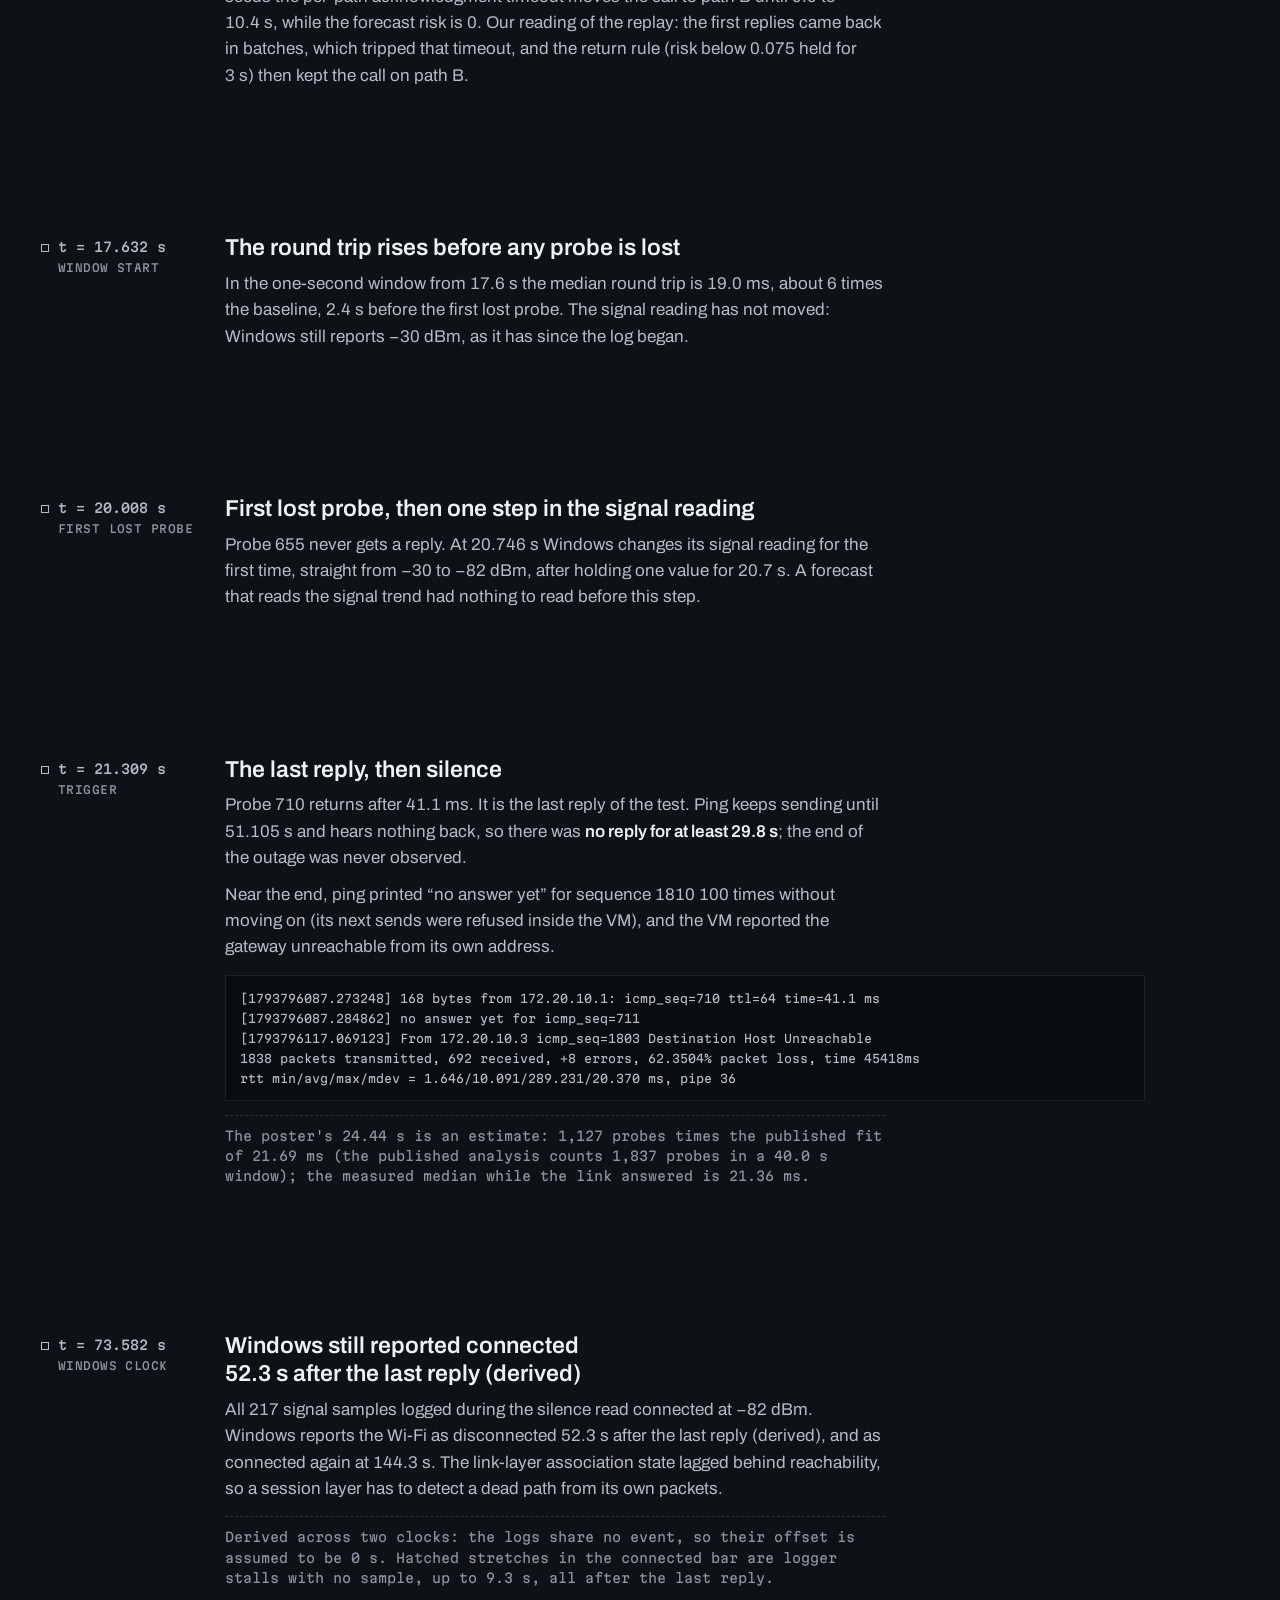
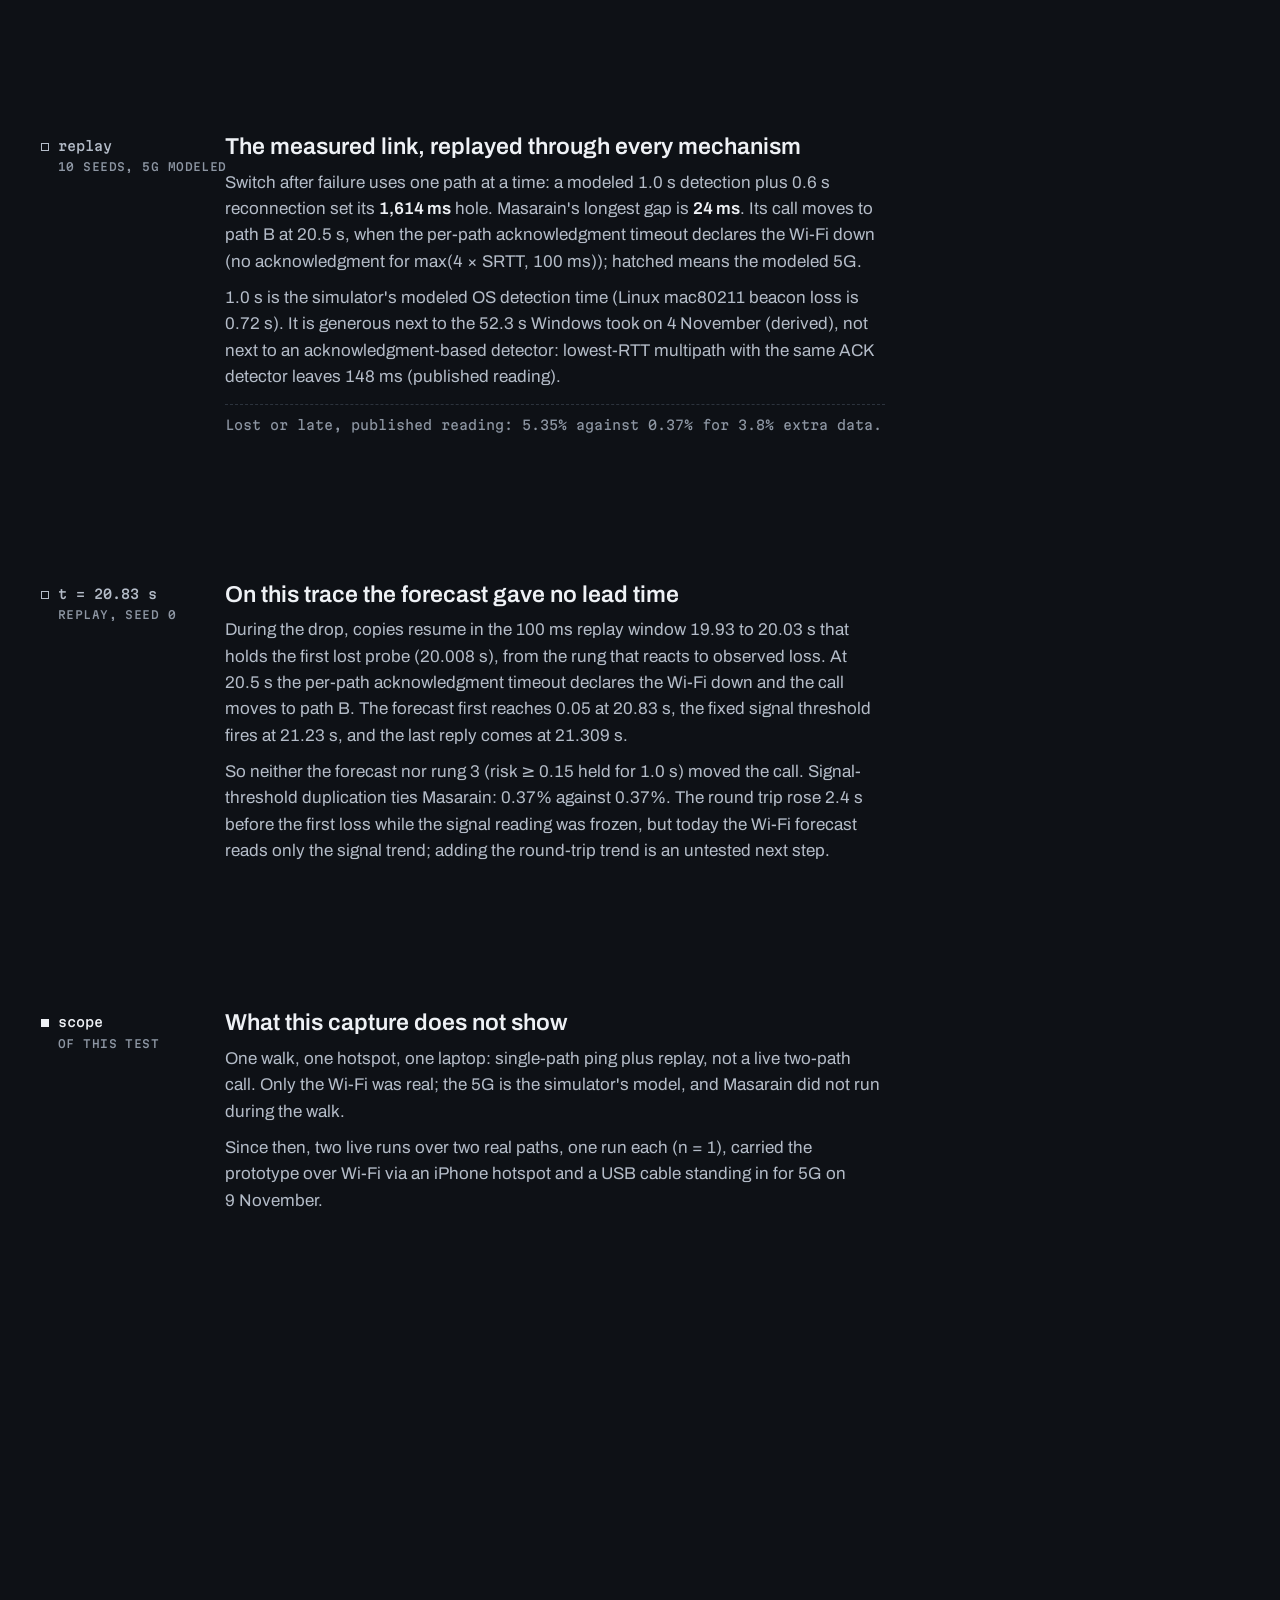
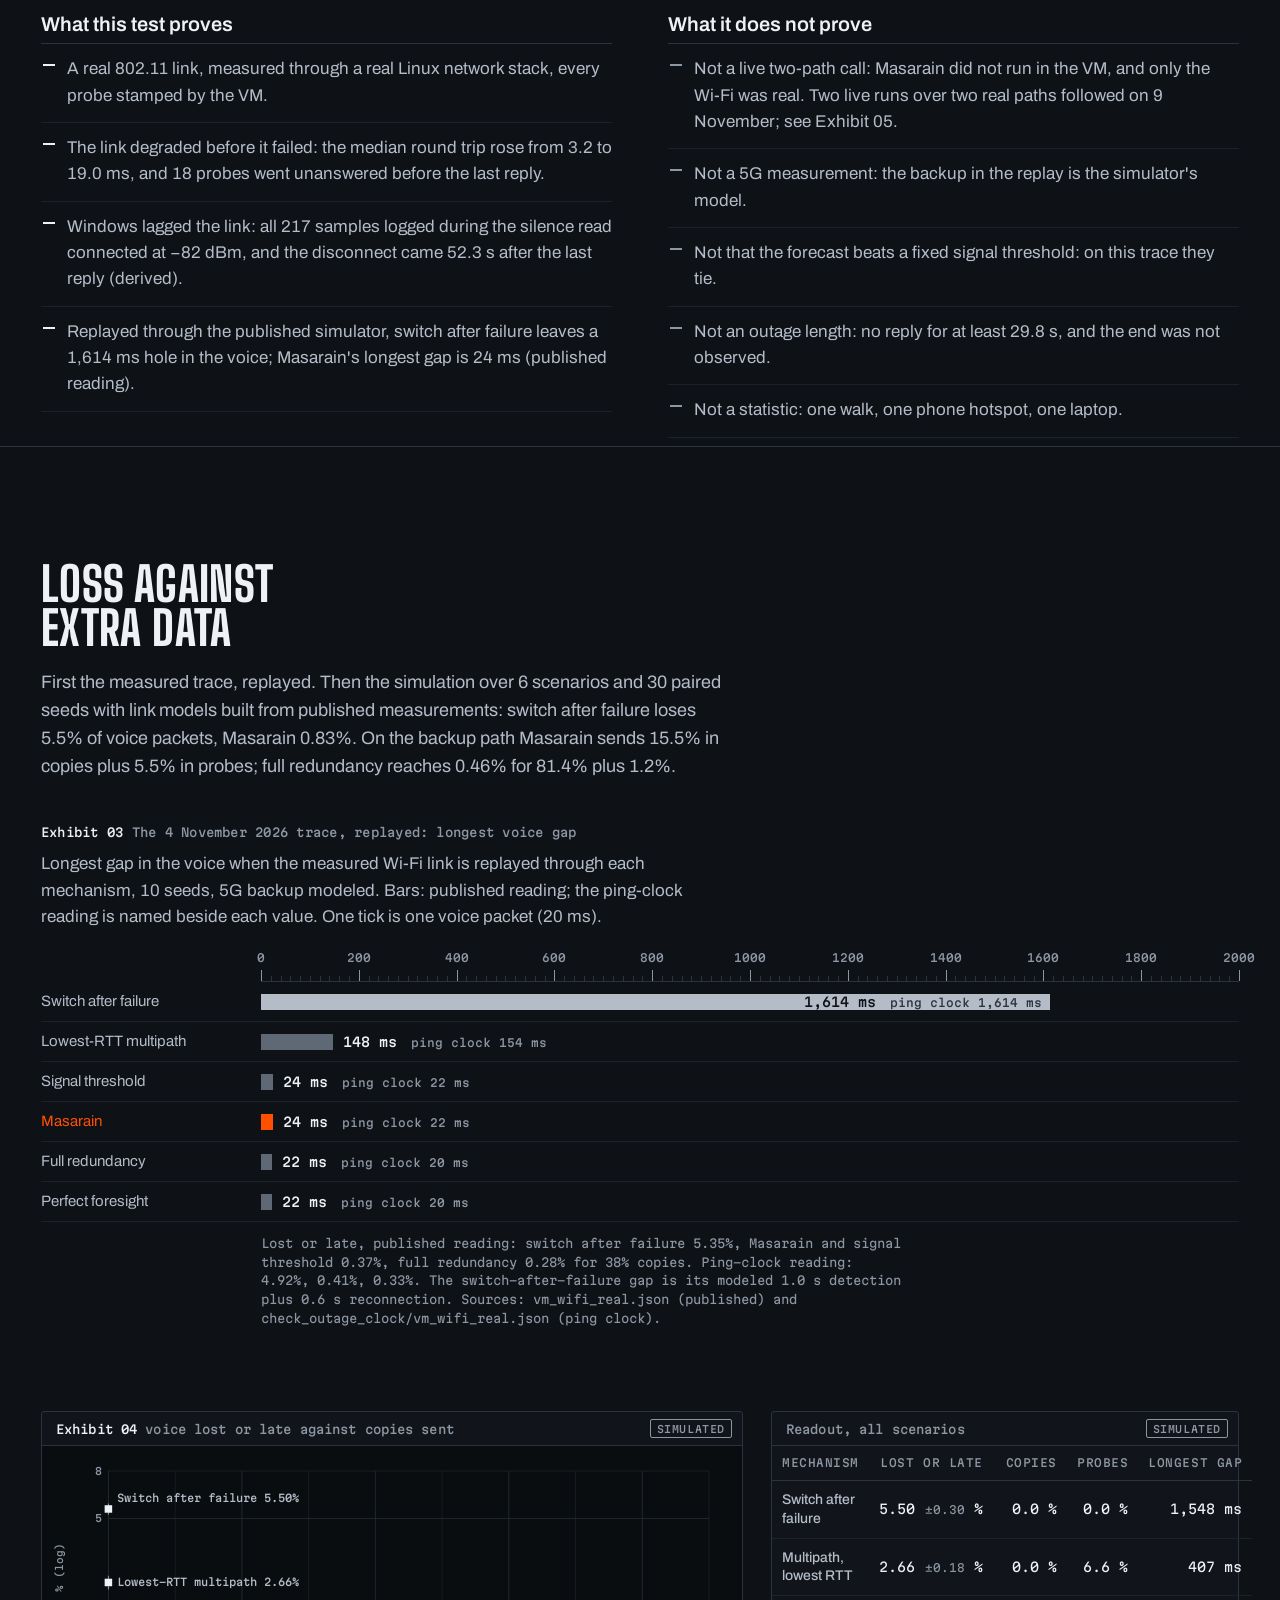
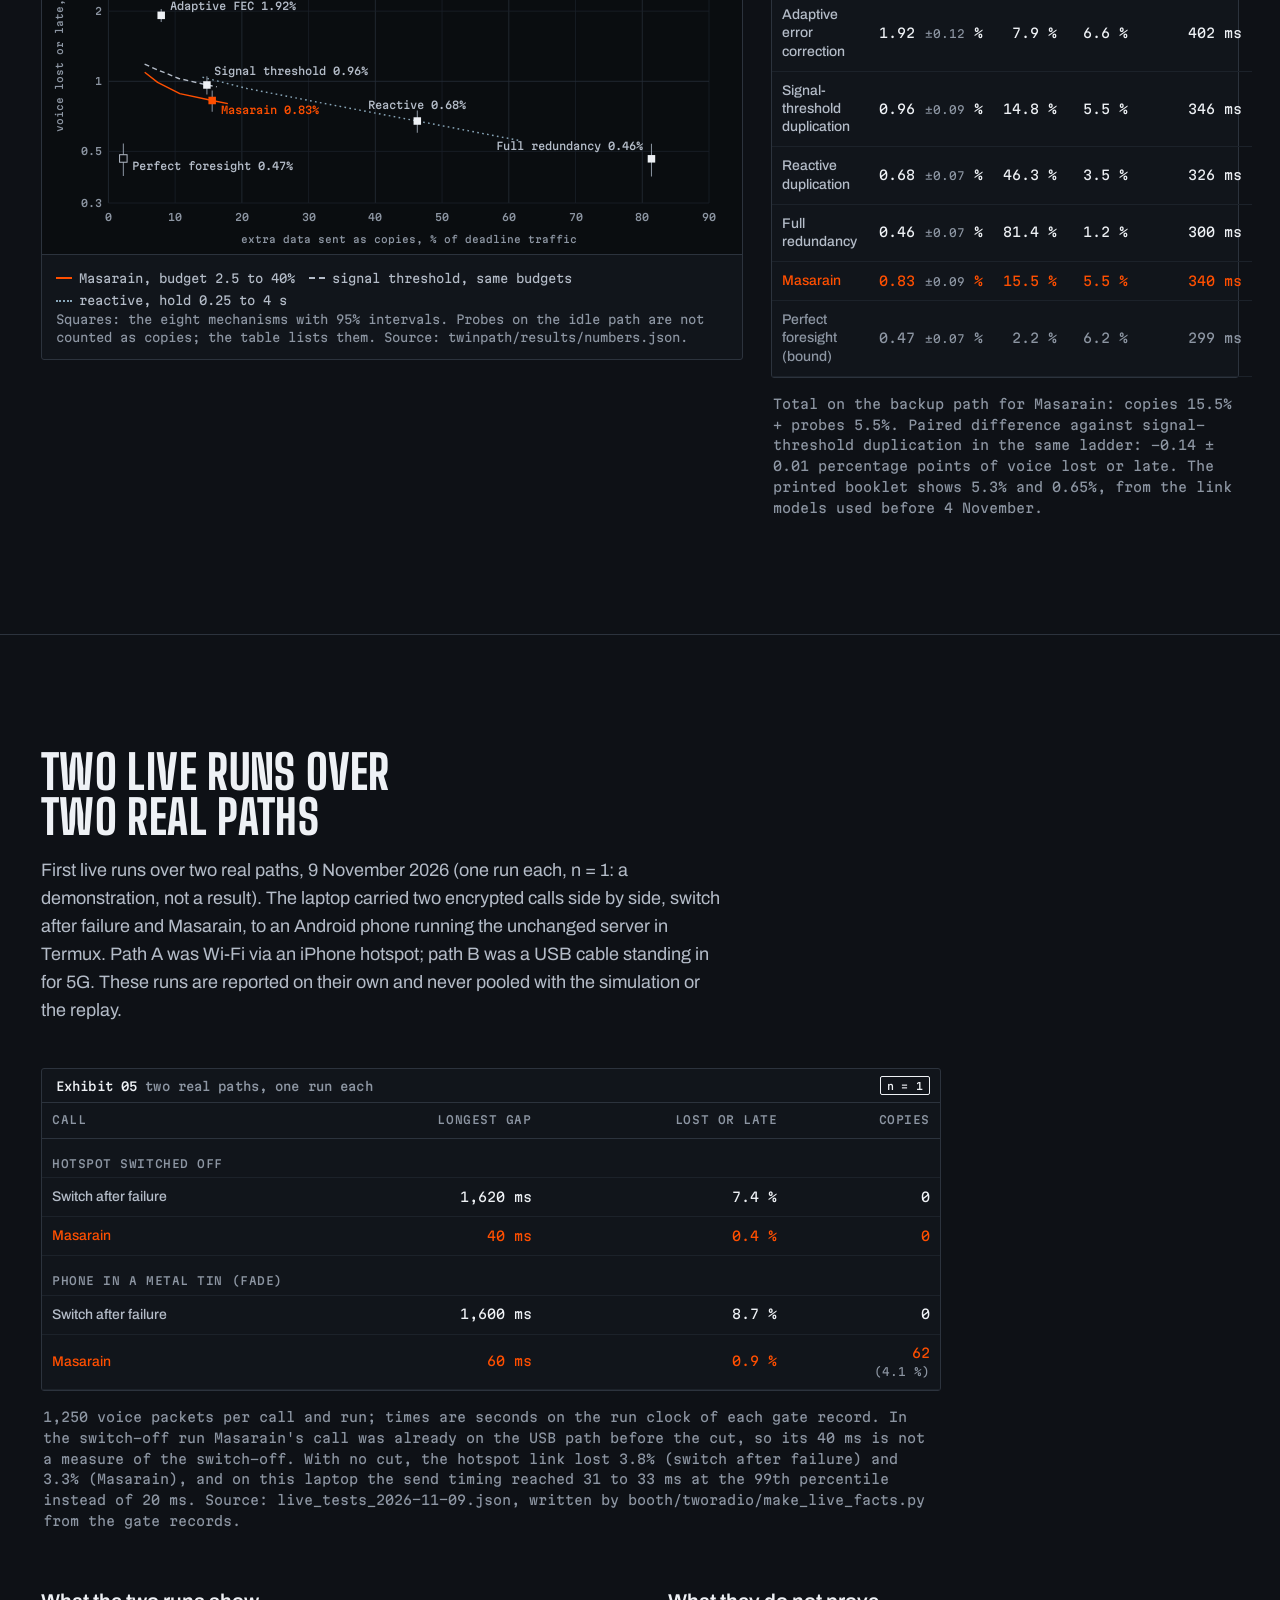
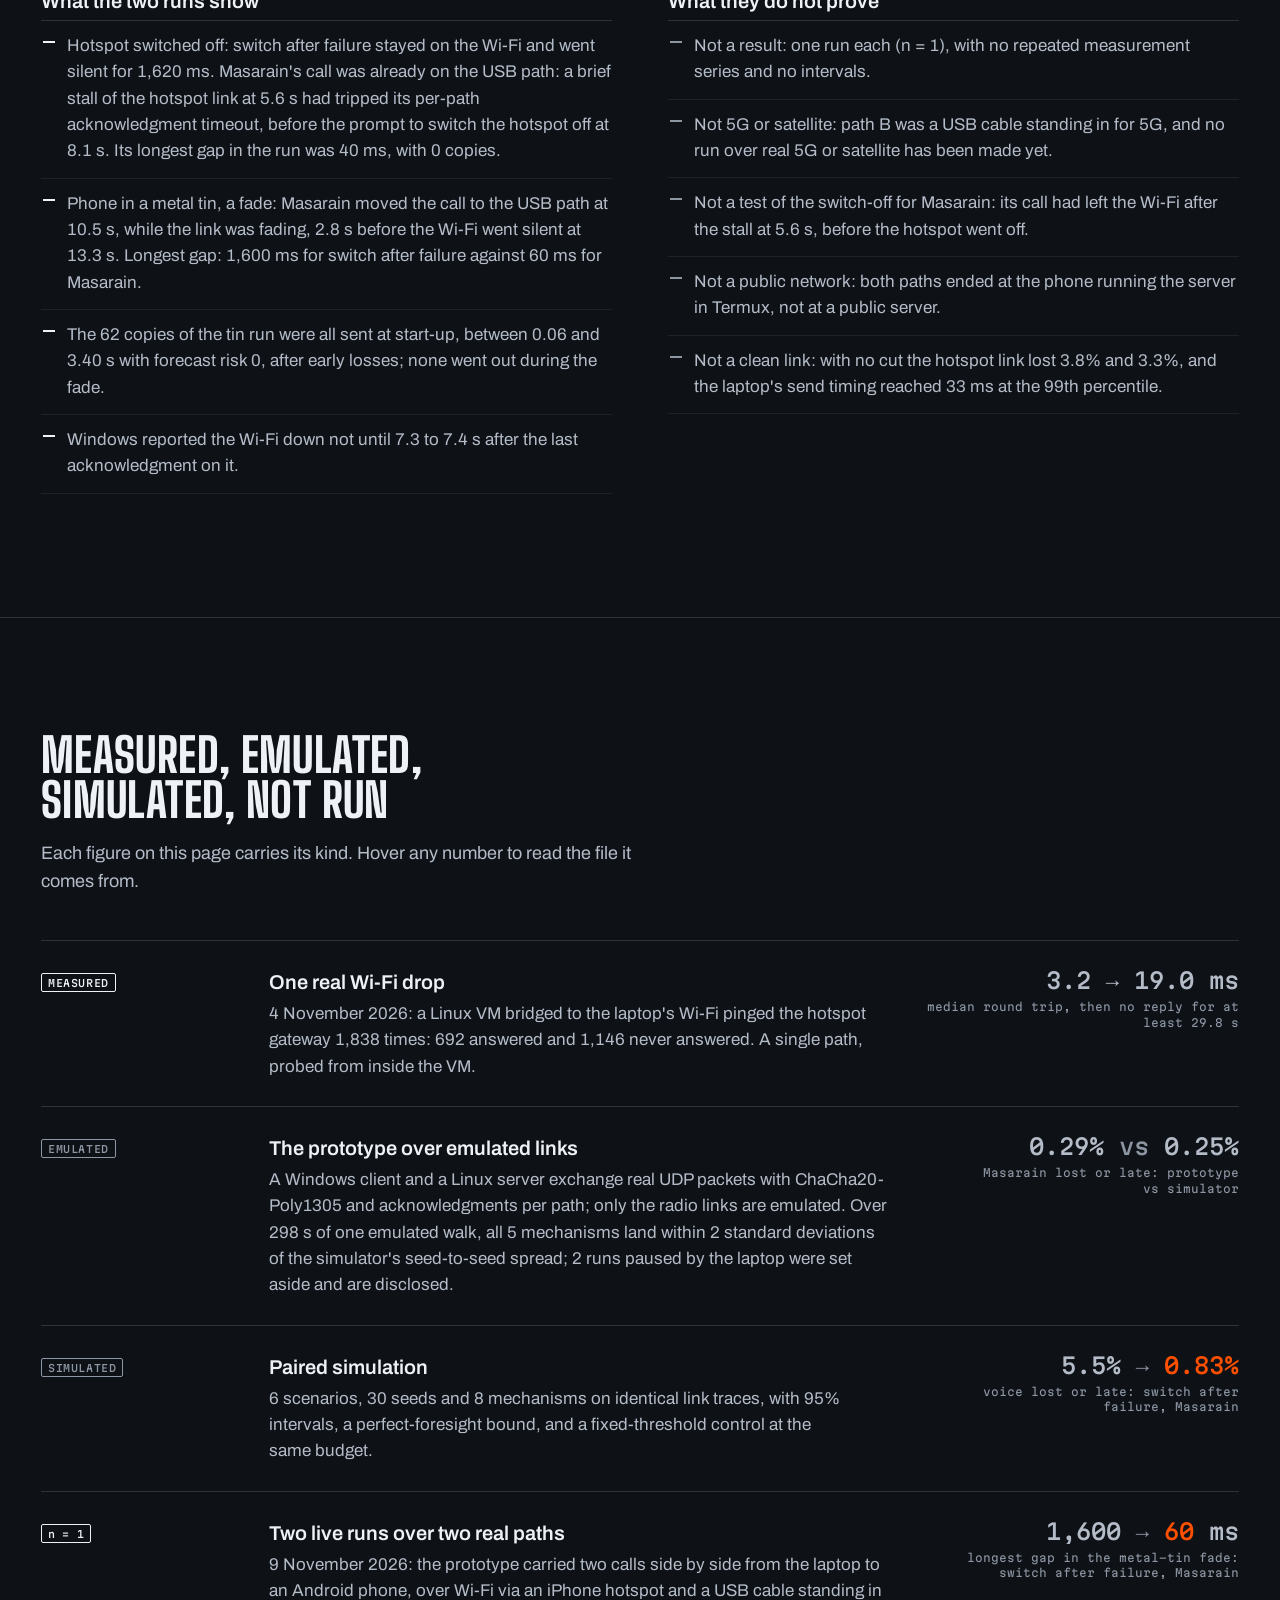
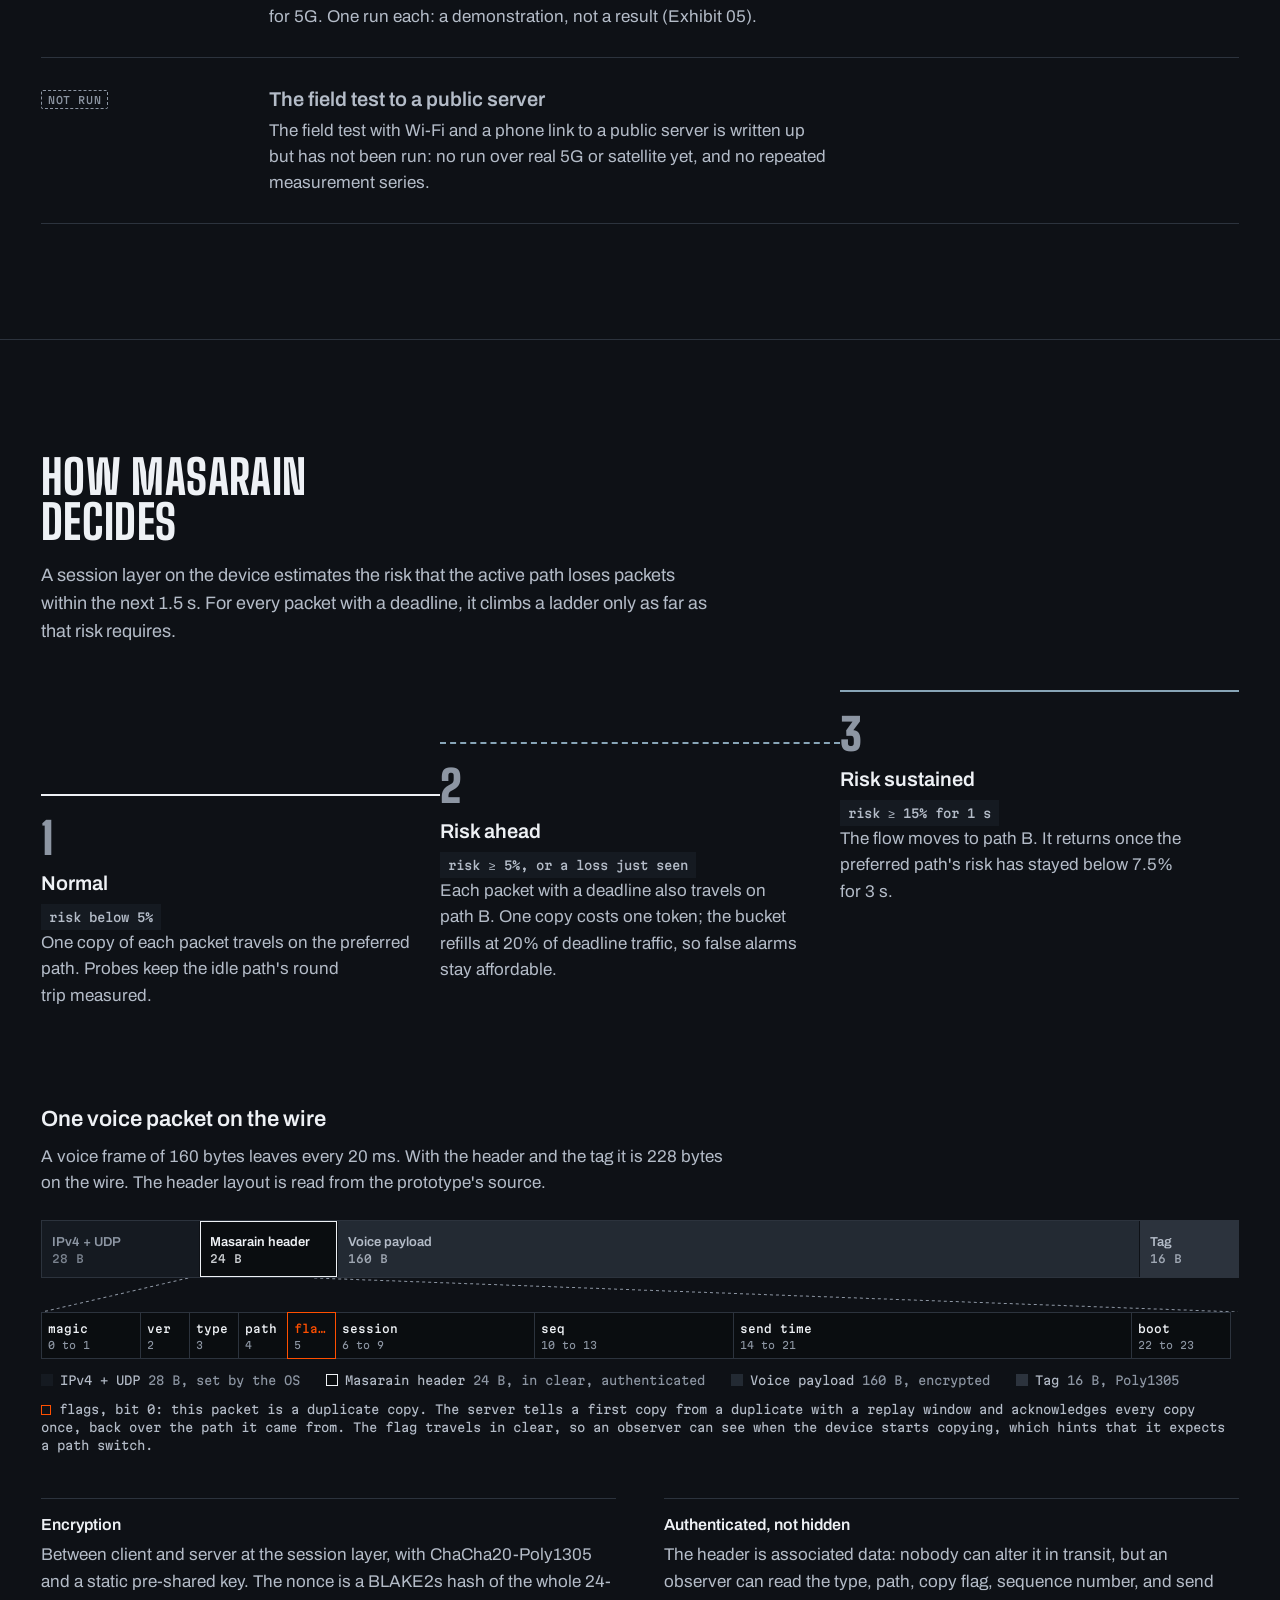
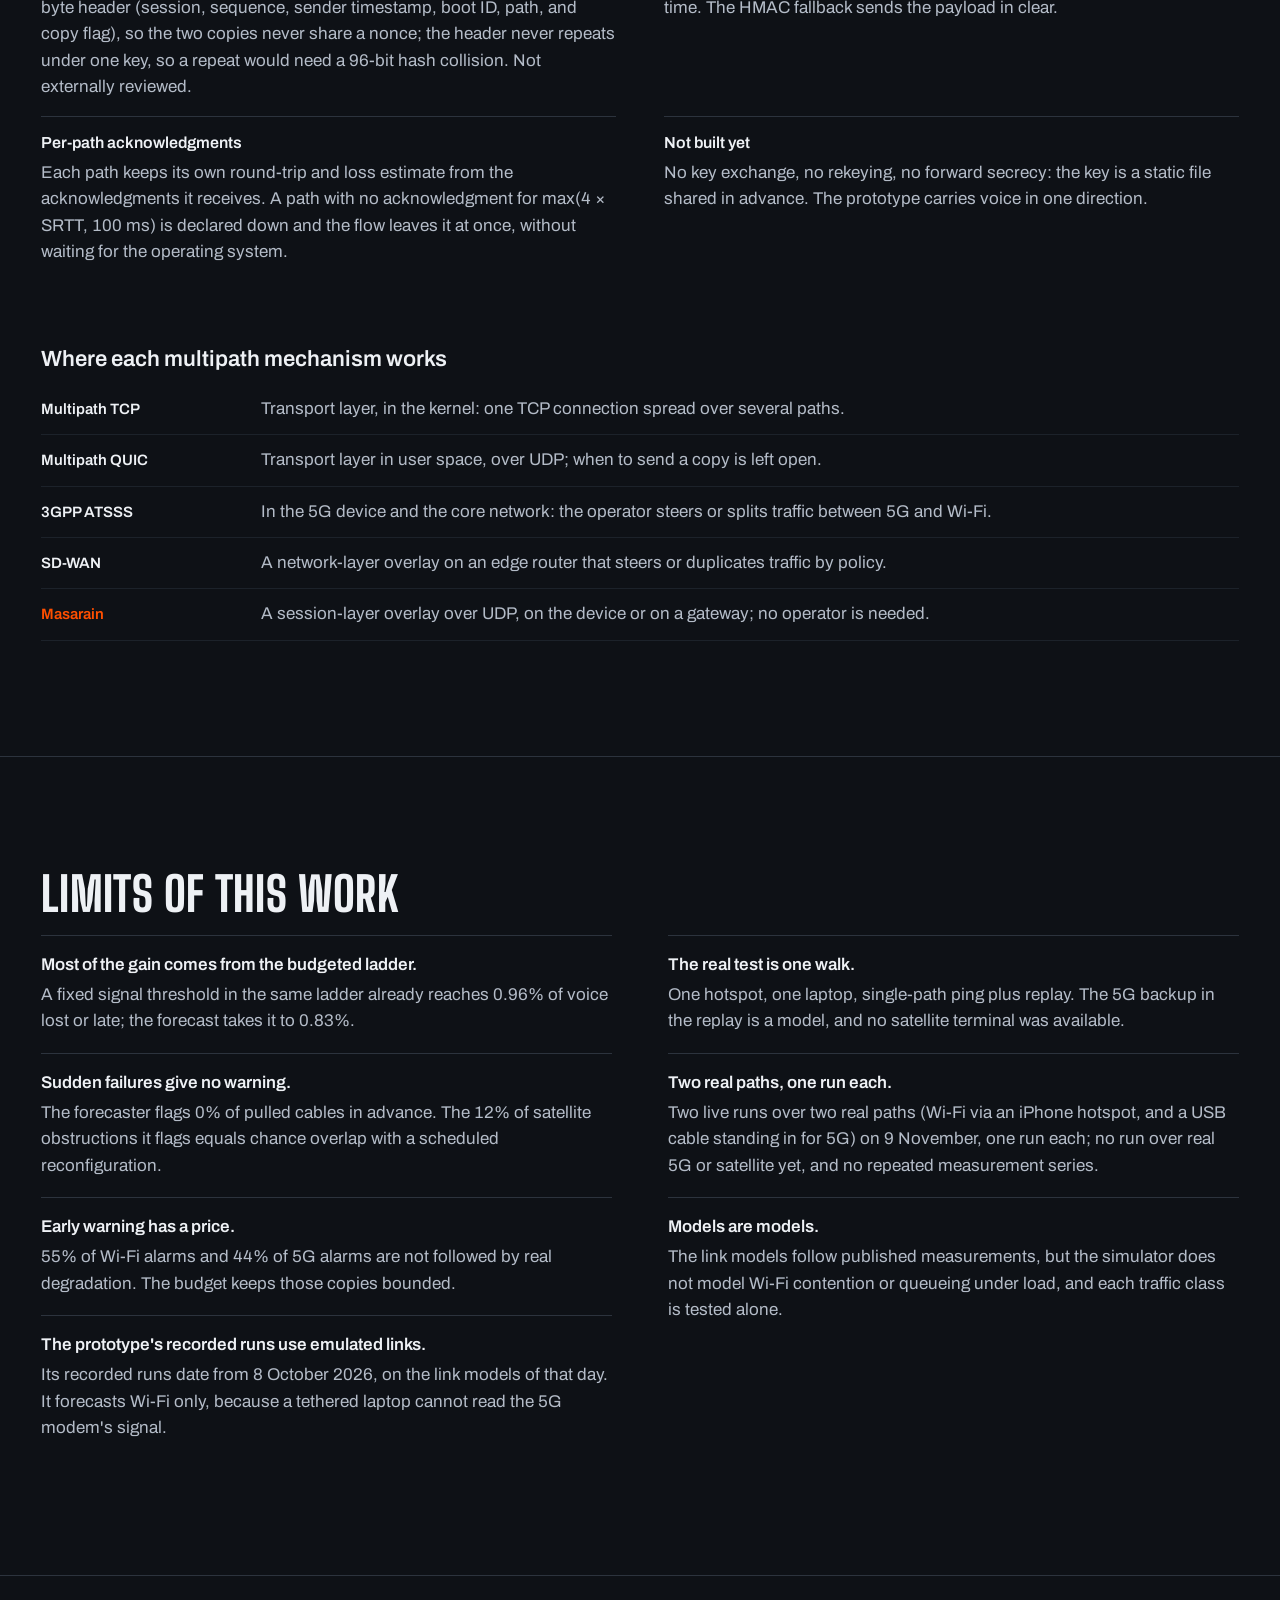
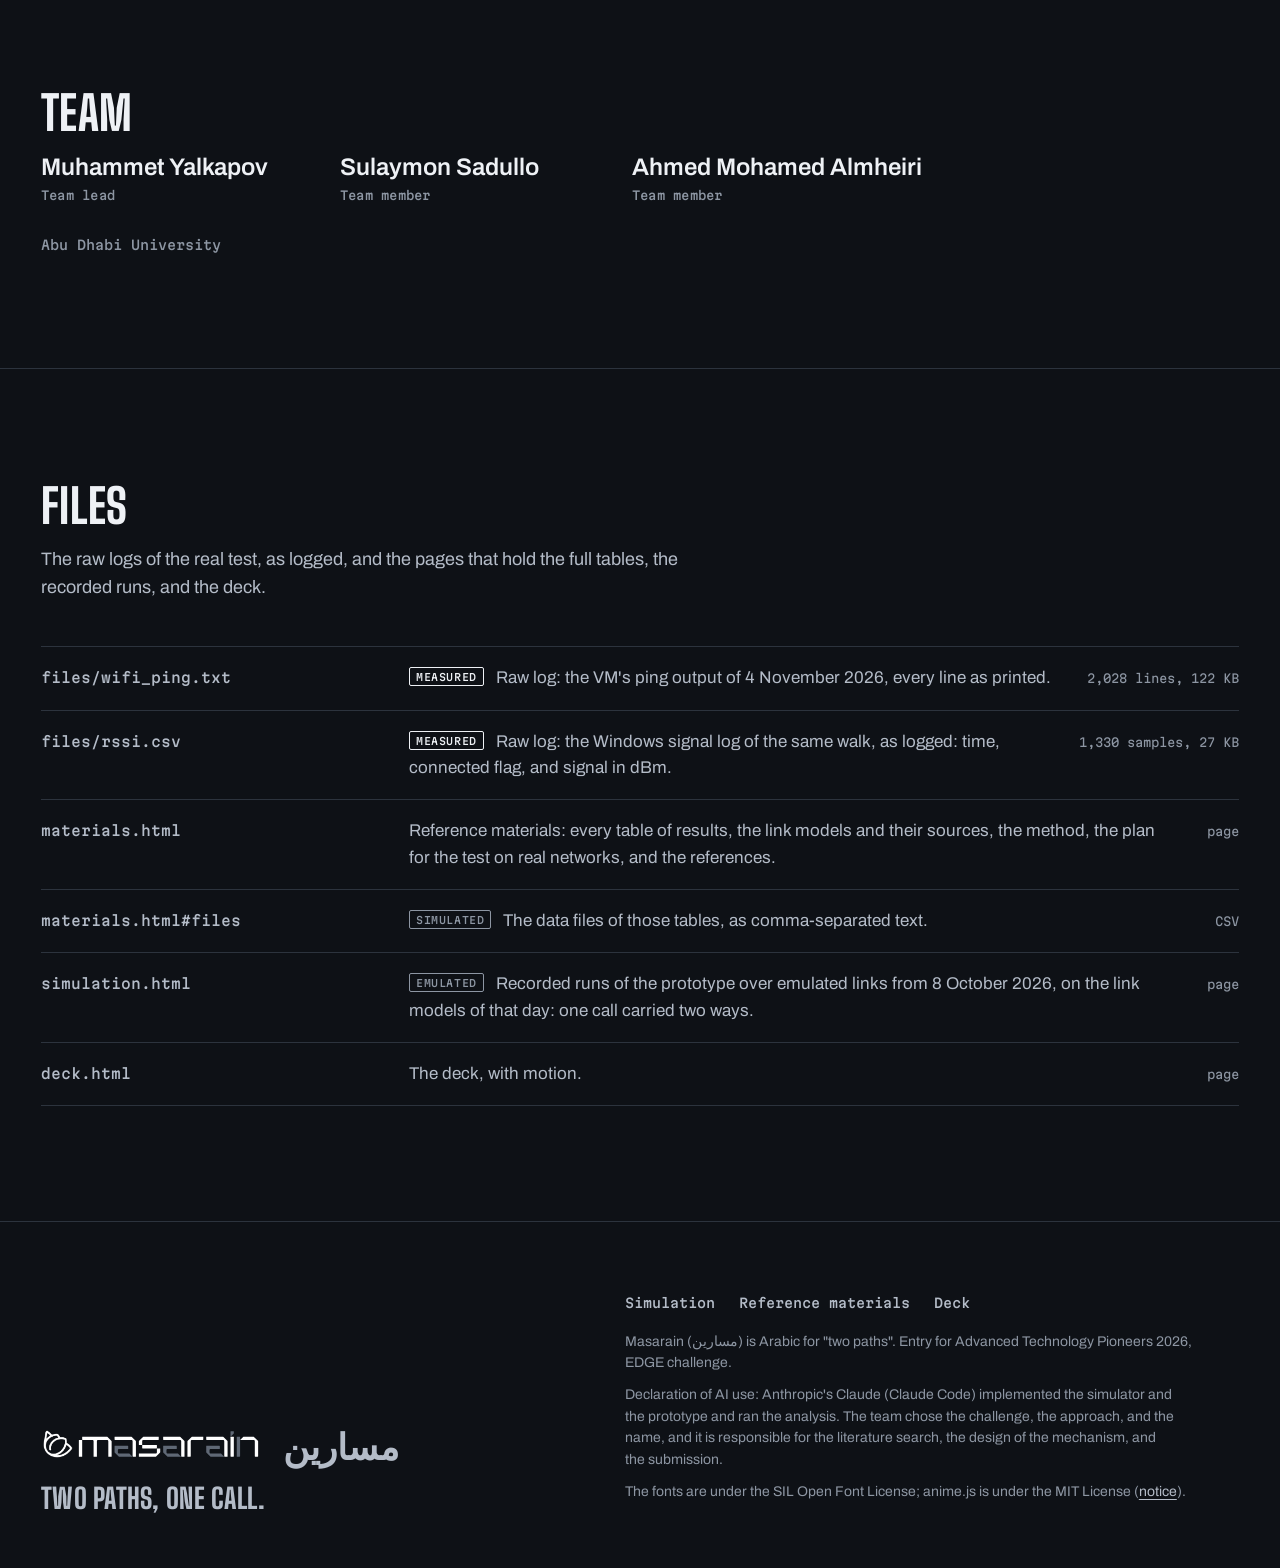
==== commit 8b67454d: "Let the real-test exhibit scroll away on phones Co-Authored-By: Claude Opus 5.5 <noreply@anthropic.c" ====
--- a/index.html
+++ b/index.html
@@ -433,7 +433,9 @@
   .legend{display:none}
   .pc--wide{display:none}
   .pc--narrow{display:block}
-  .note{grid-template-columns:minmax(0,1fr);padding:2vh 0 16vh}
+  .note{grid-template-columns:minmax(0,1fr);padding:8px 0 36px}
+  /* phones: the exhibit scrolls away with the page instead of staying pinned under the navigation */
+  .scope-sticky{position:relative;top:auto}
   .stamp{padding:0 0 6px}
   .note h3{font-size:1.25rem}
   .proves{grid-template-columns:minmax(0,1fr);gap:28px}
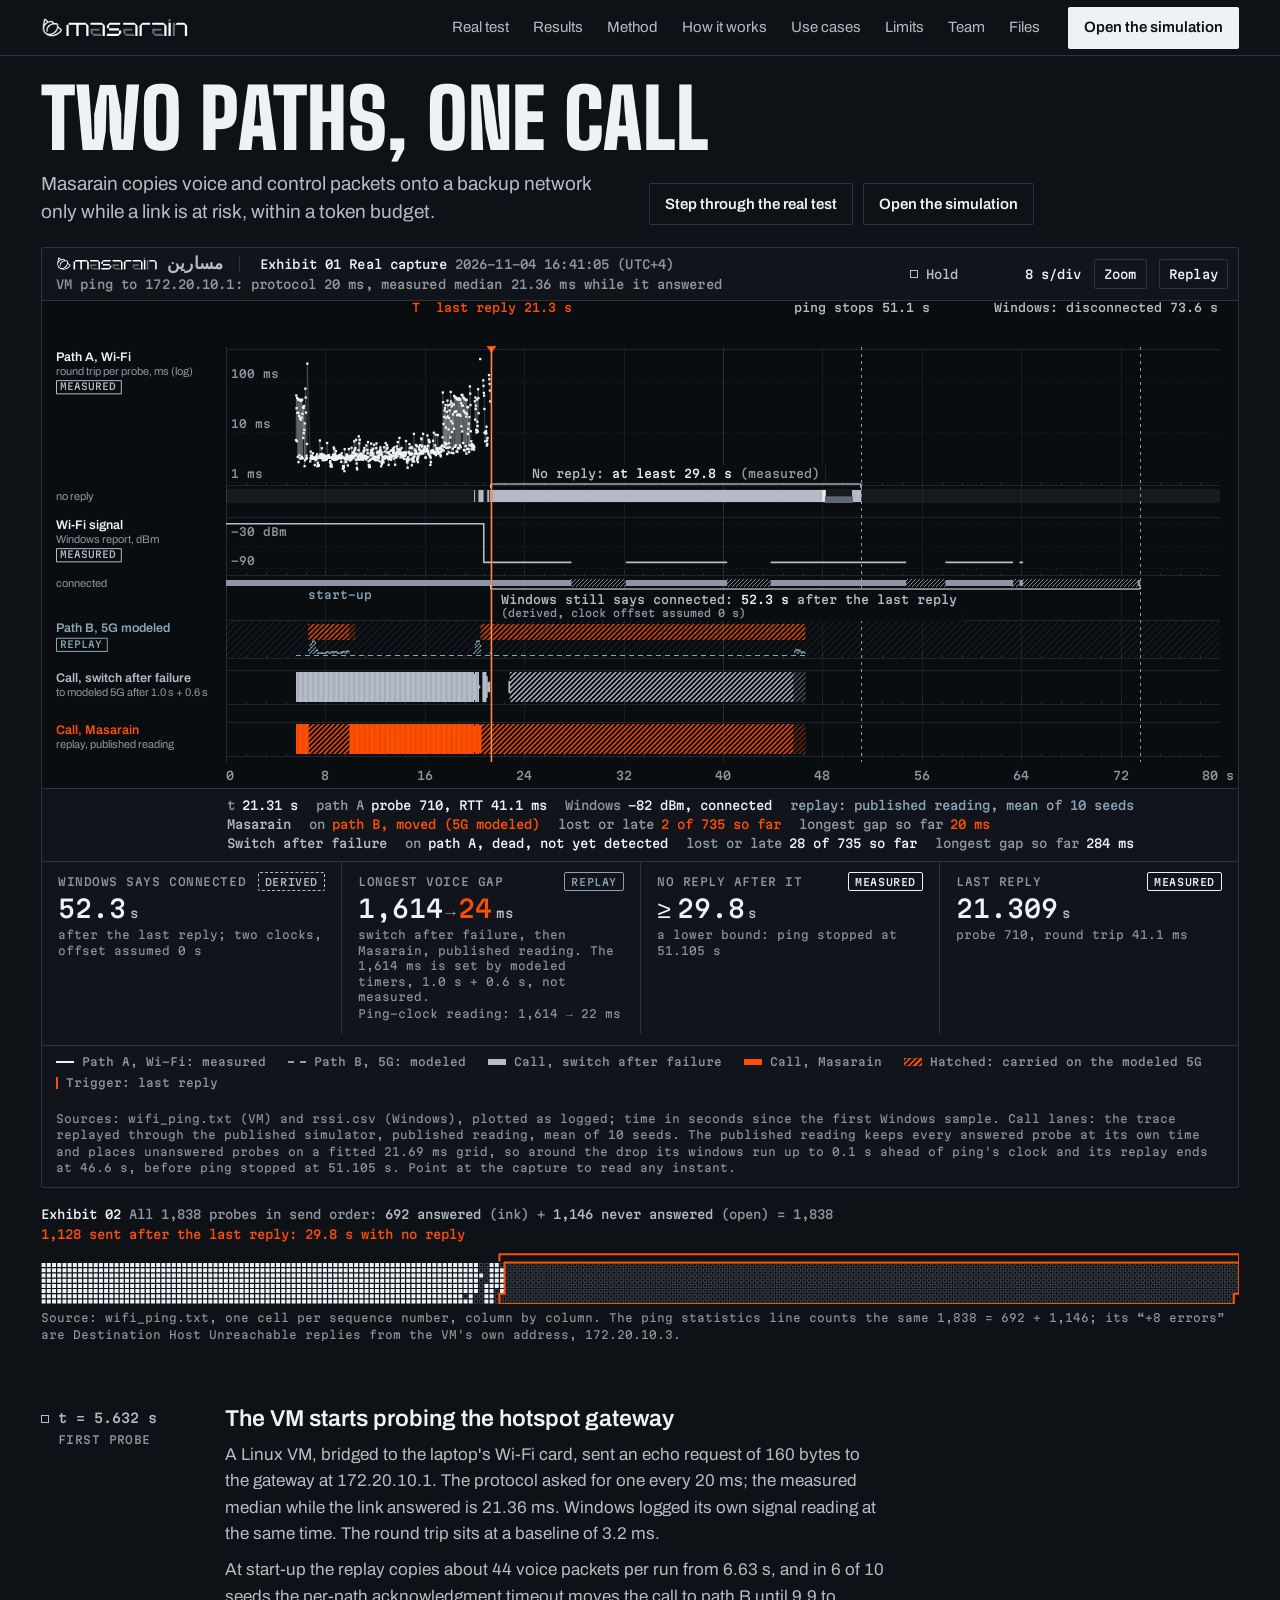
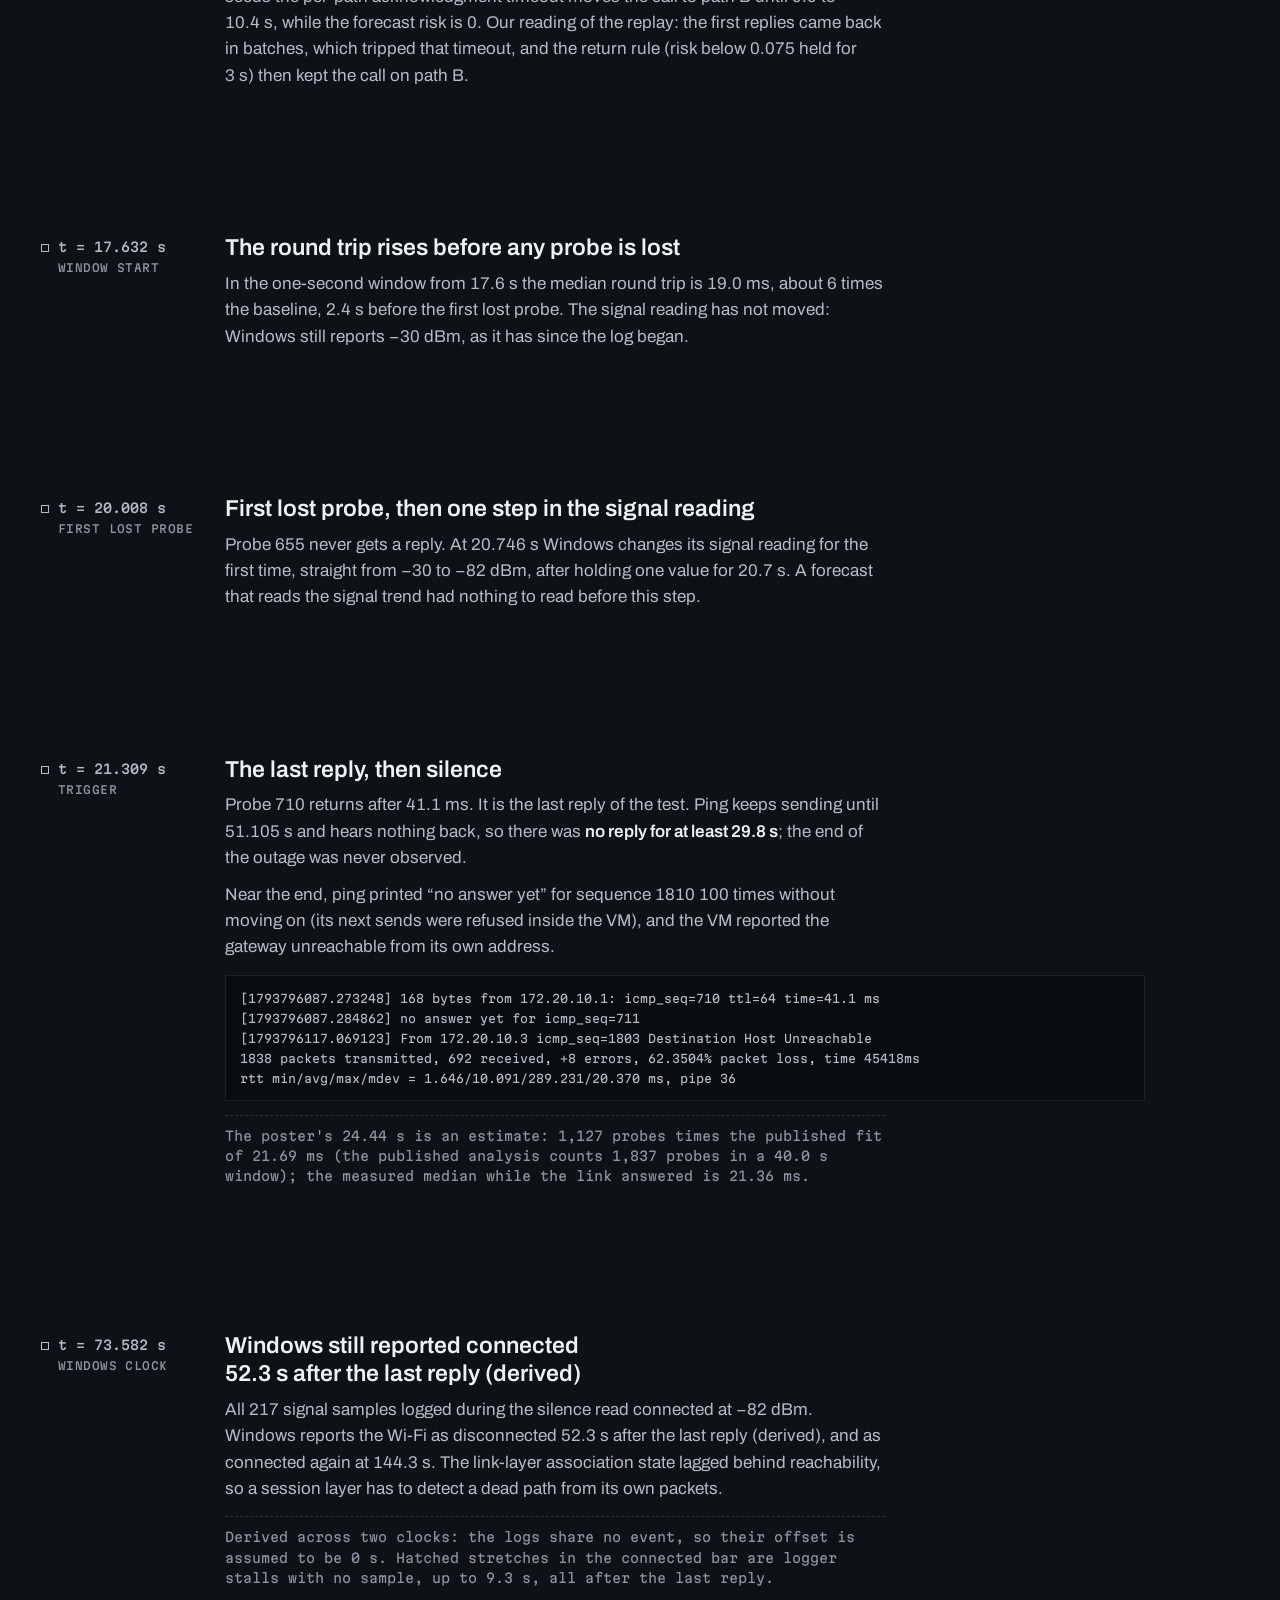
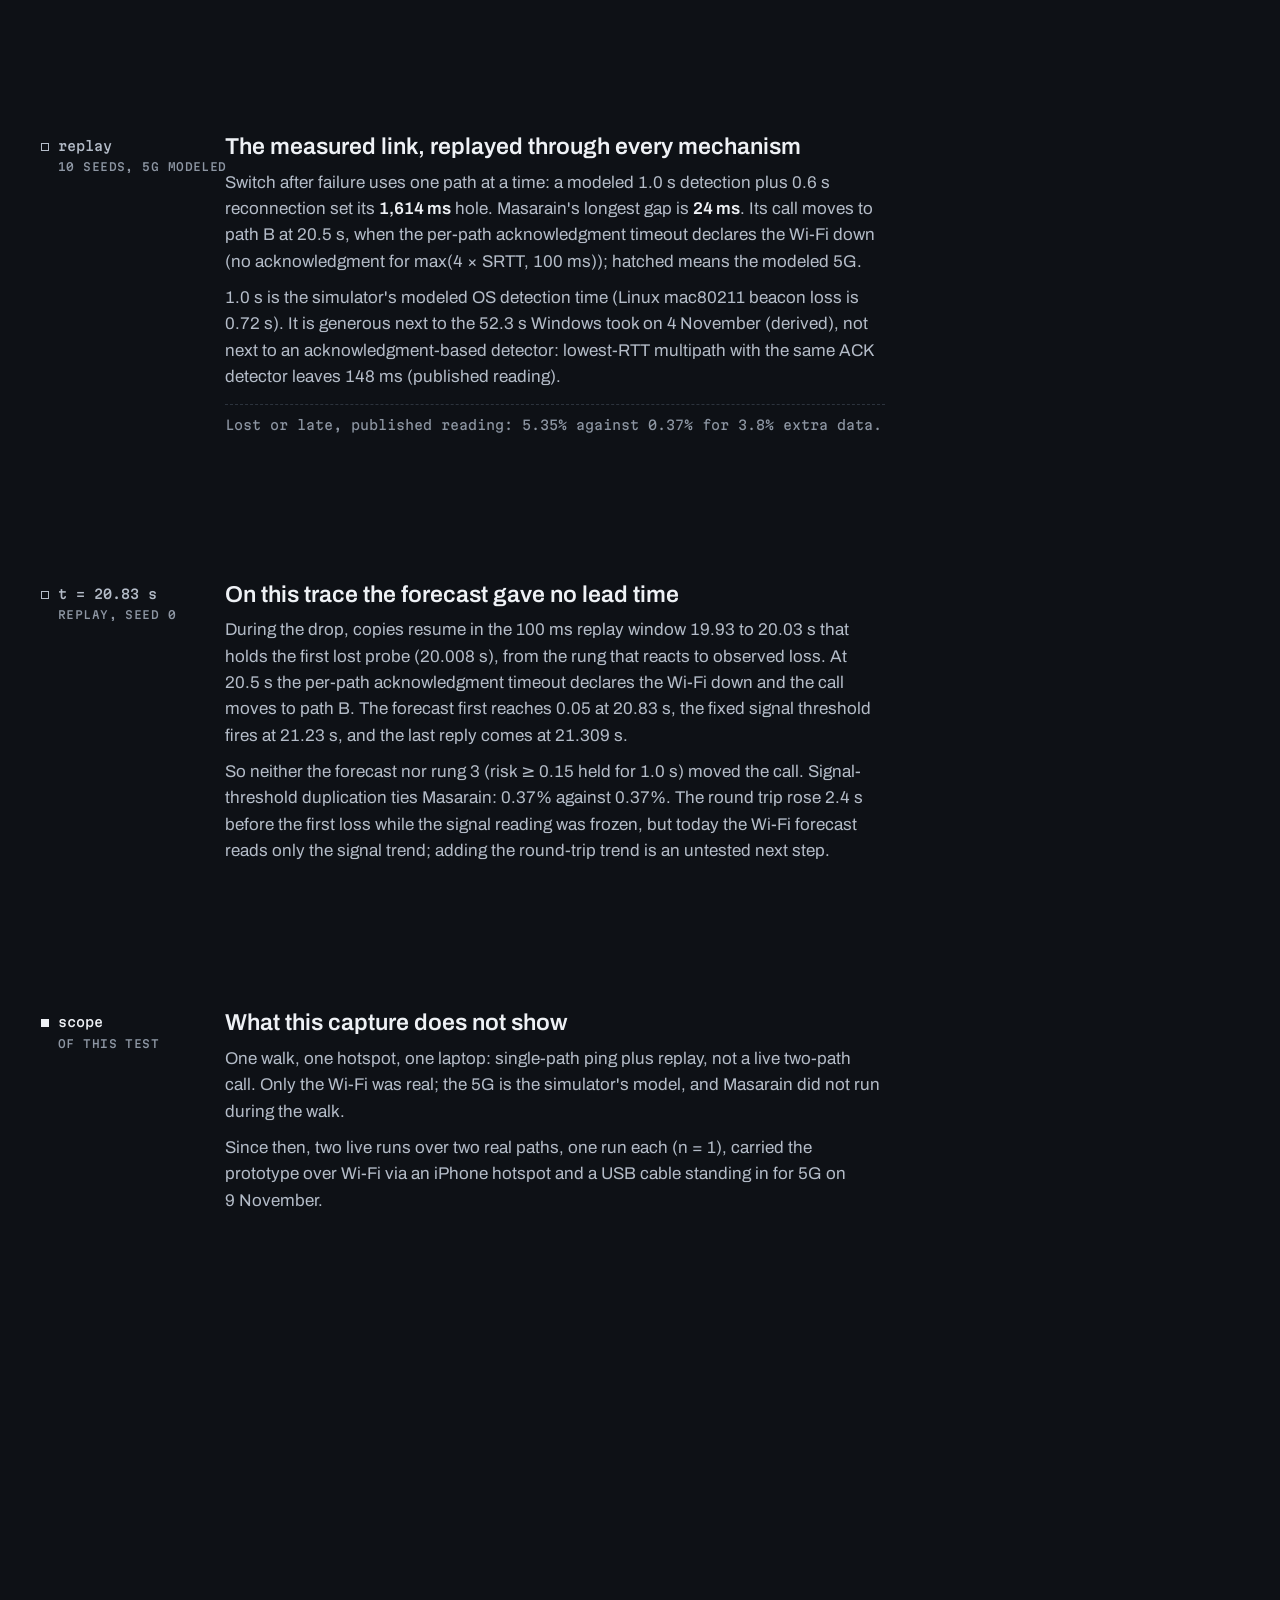
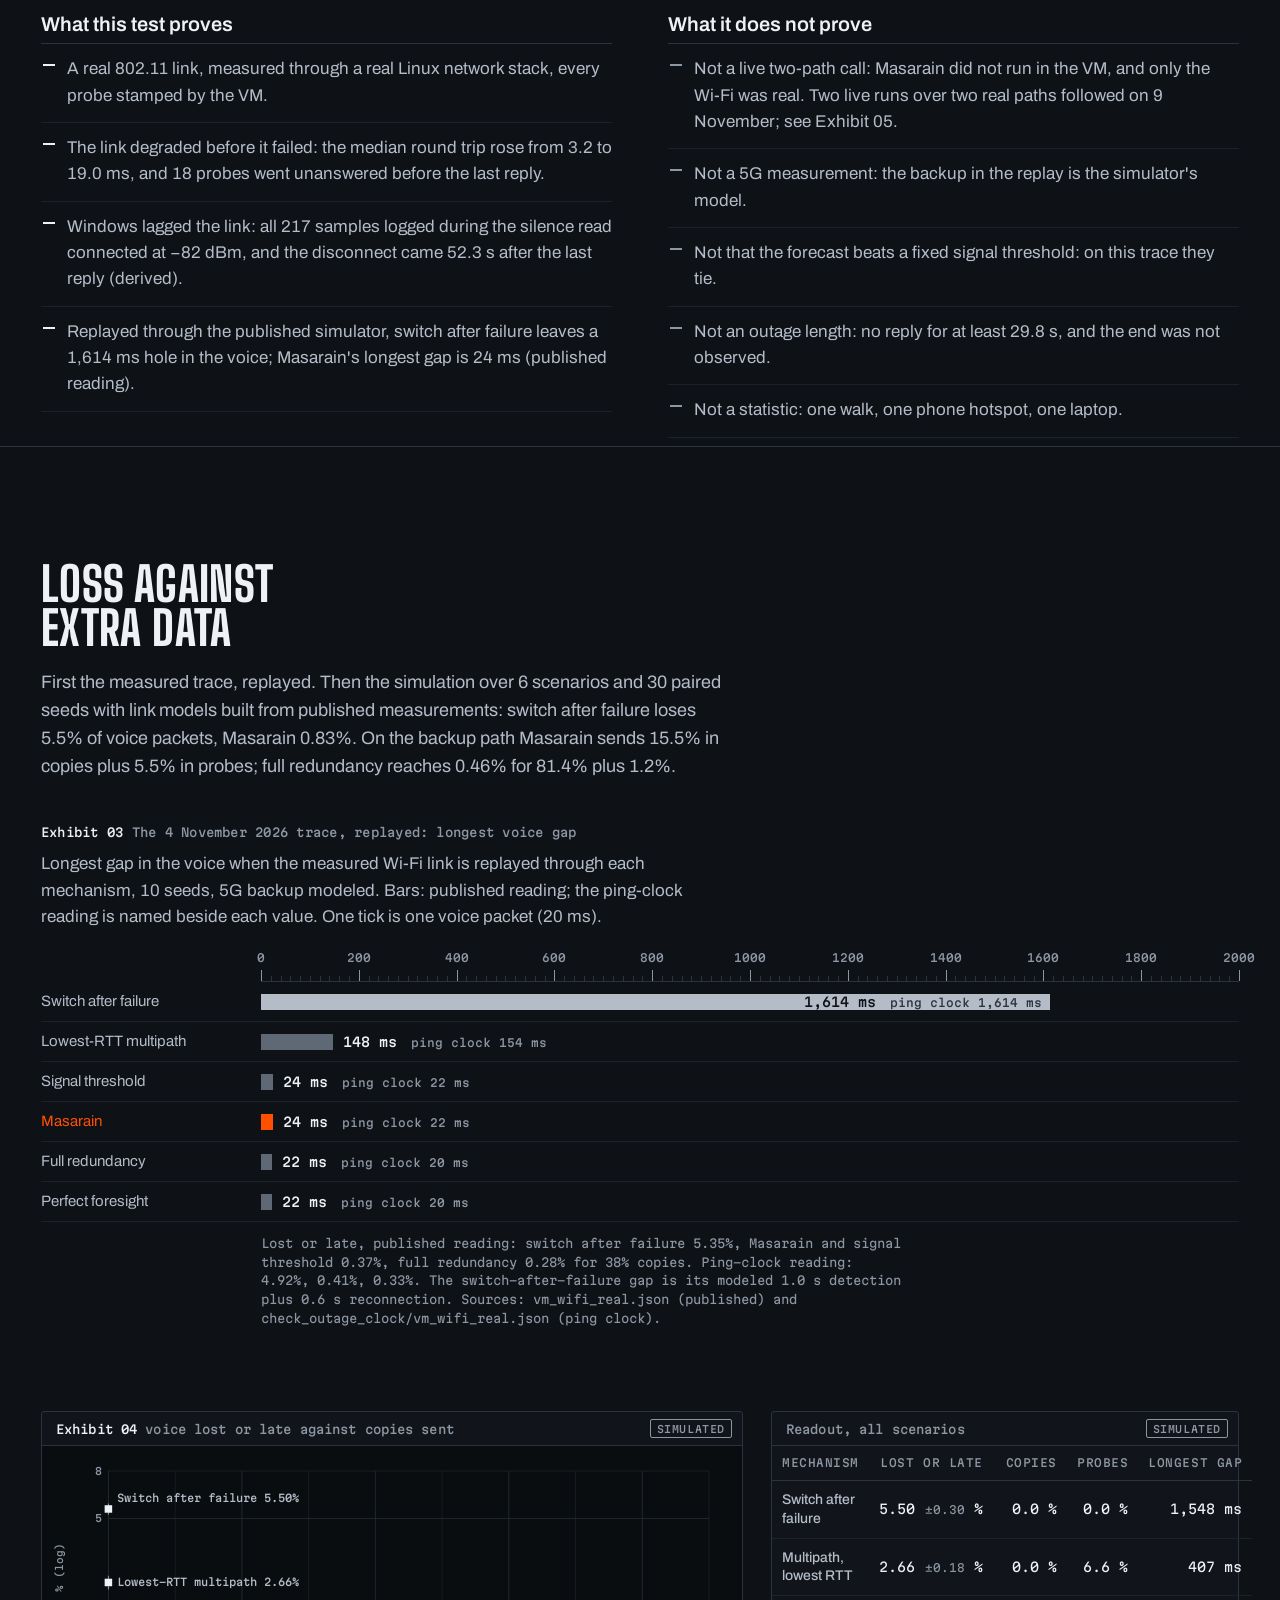
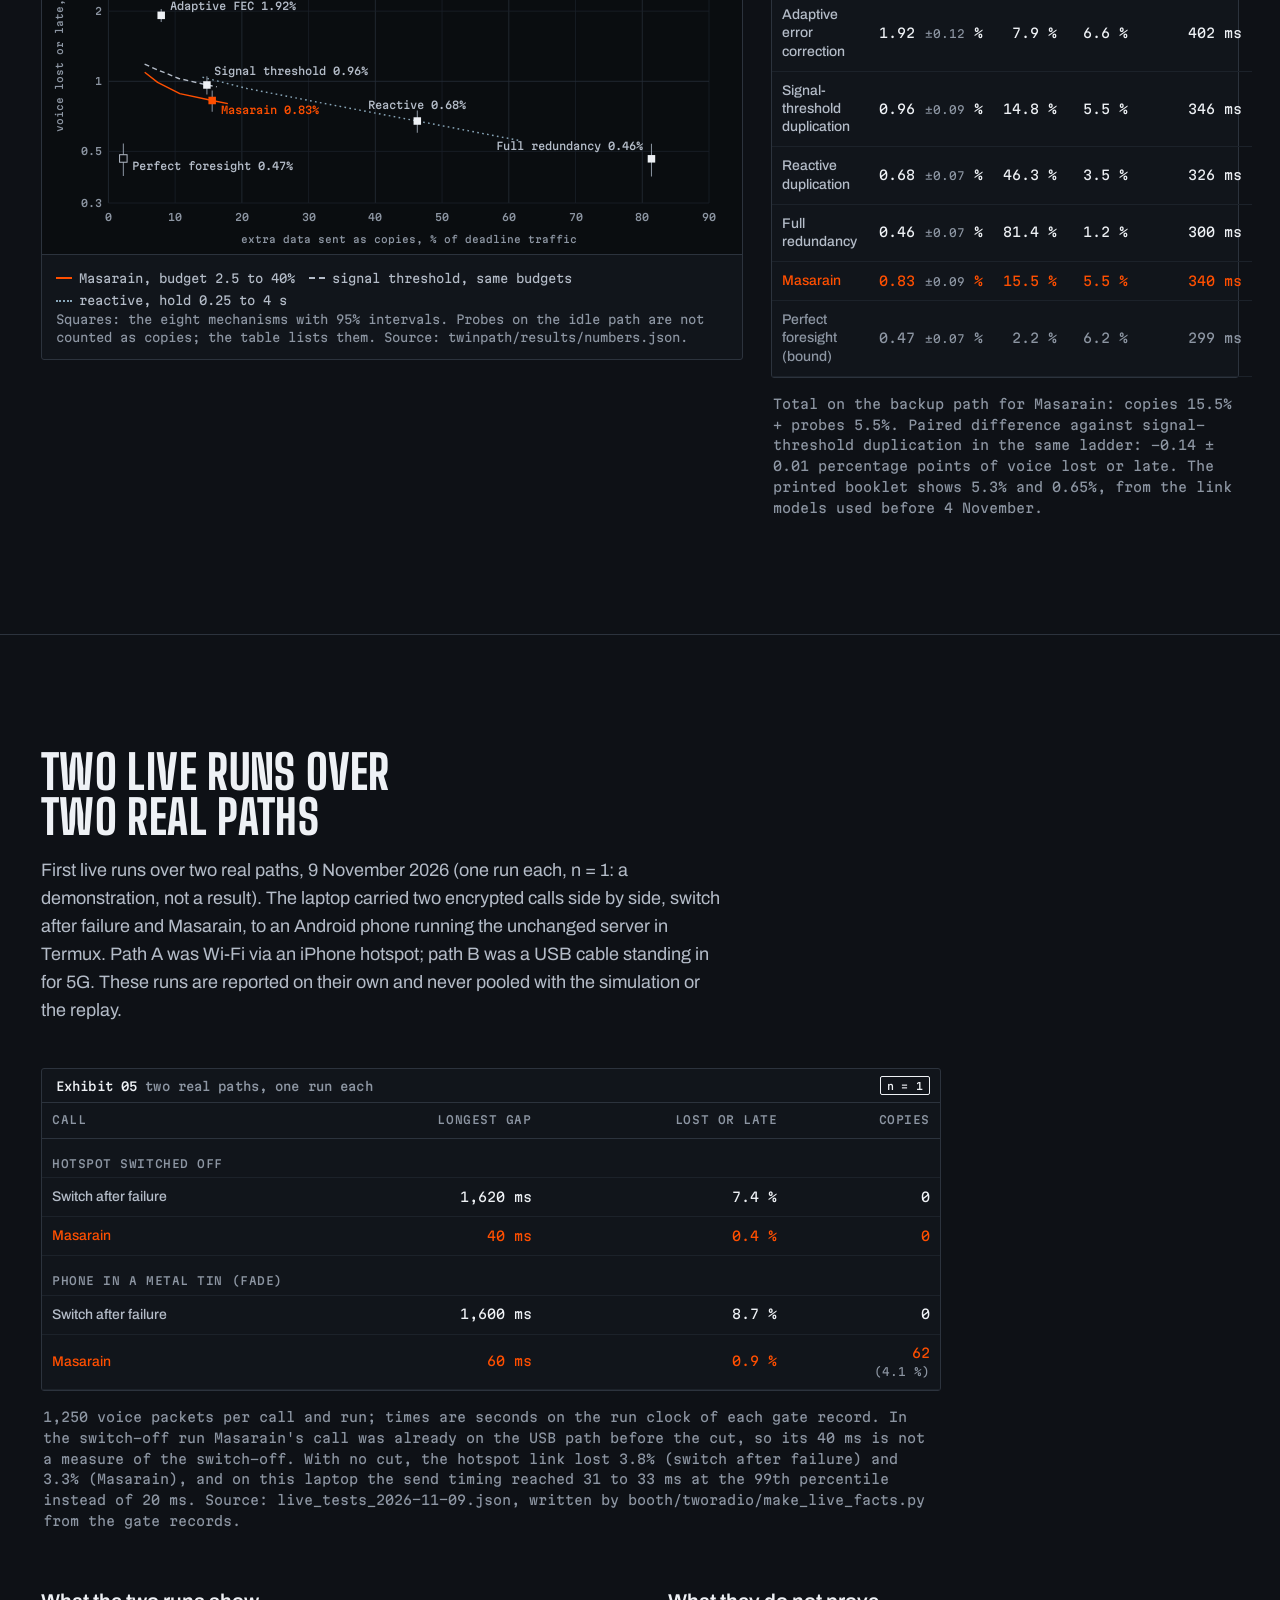
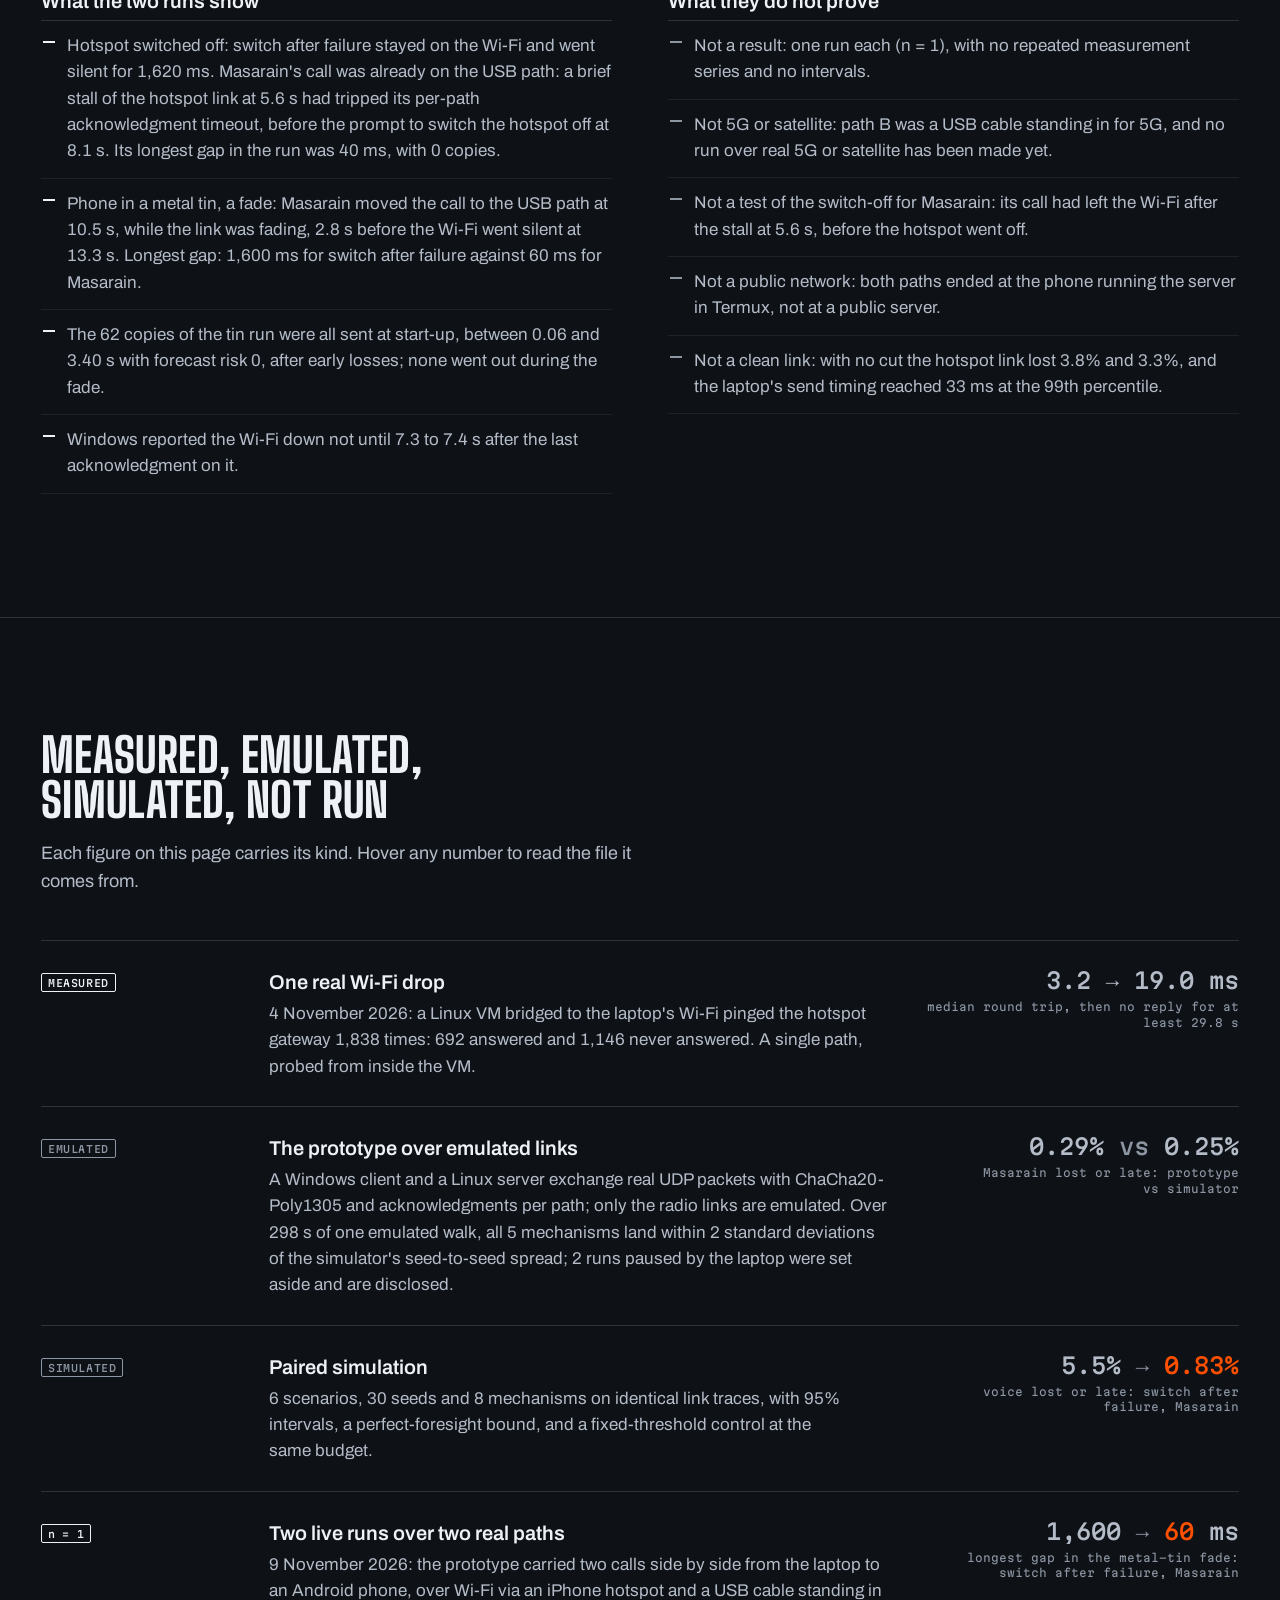
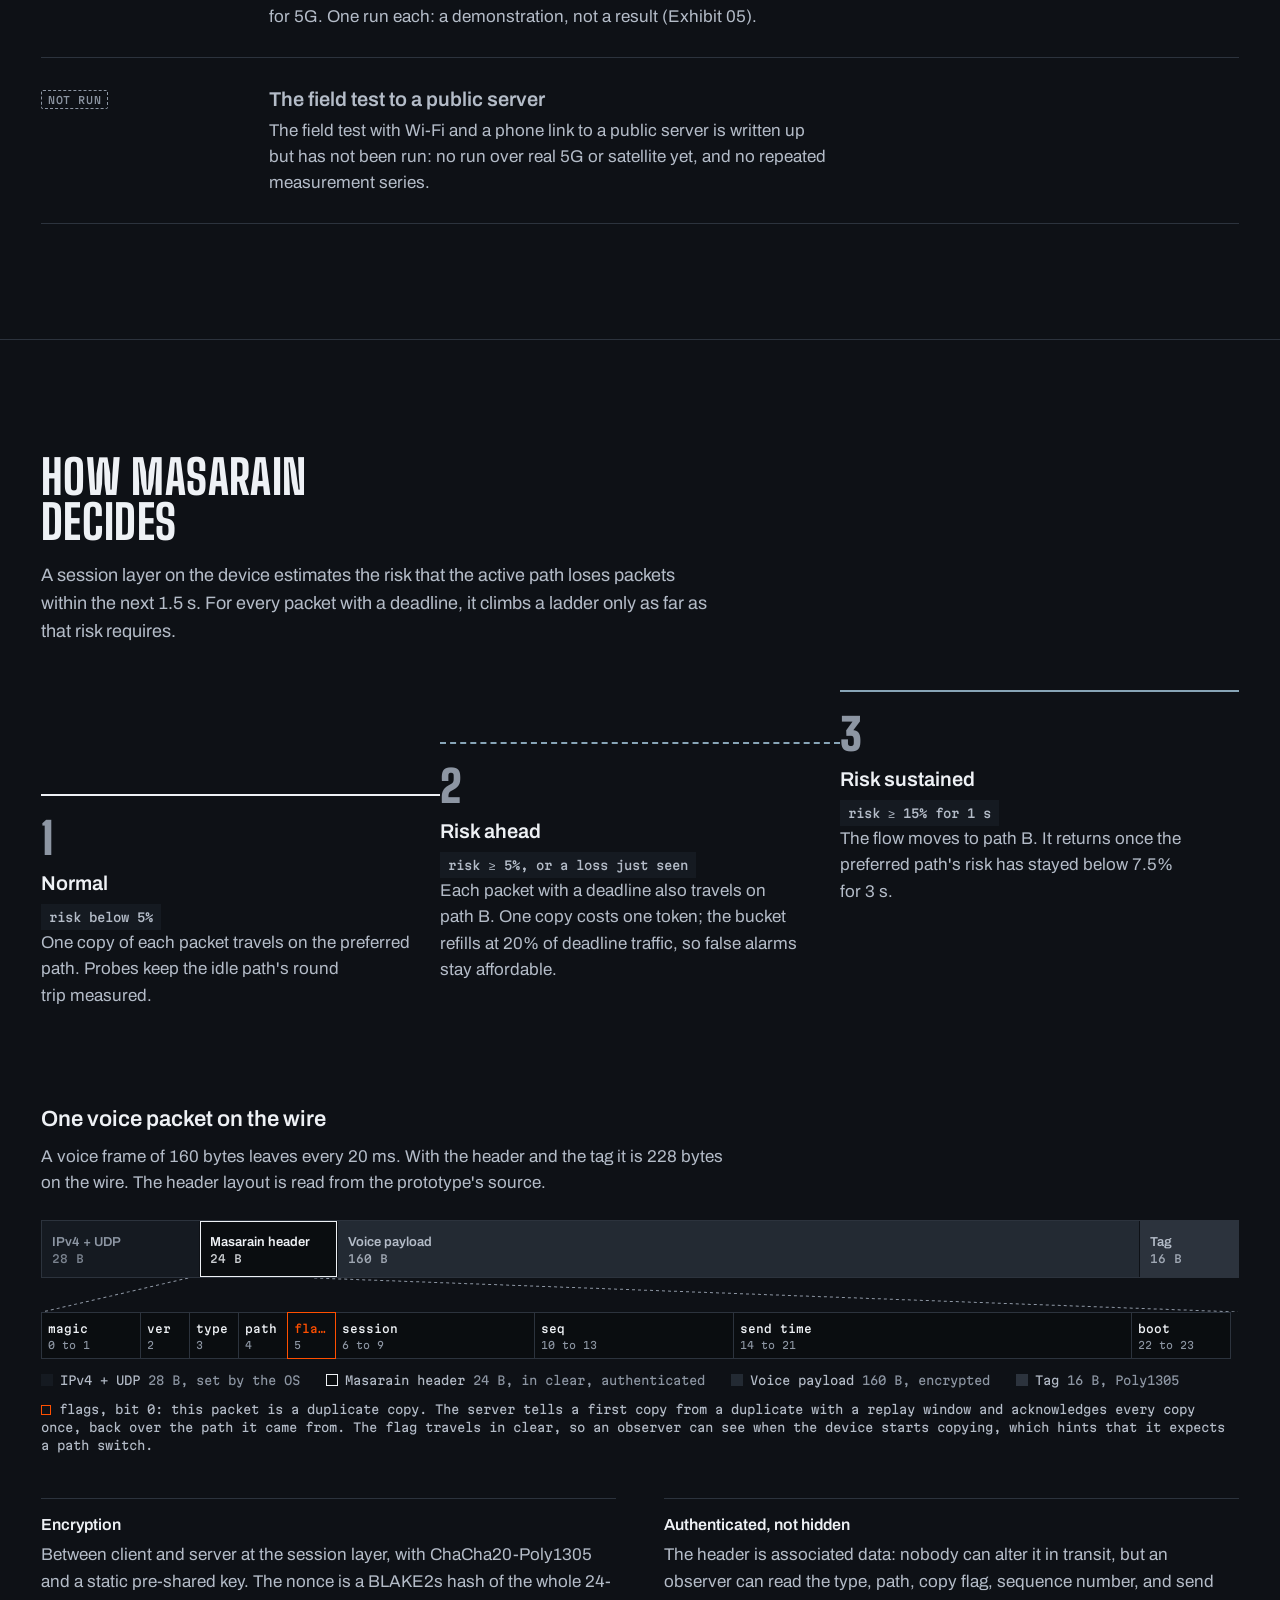
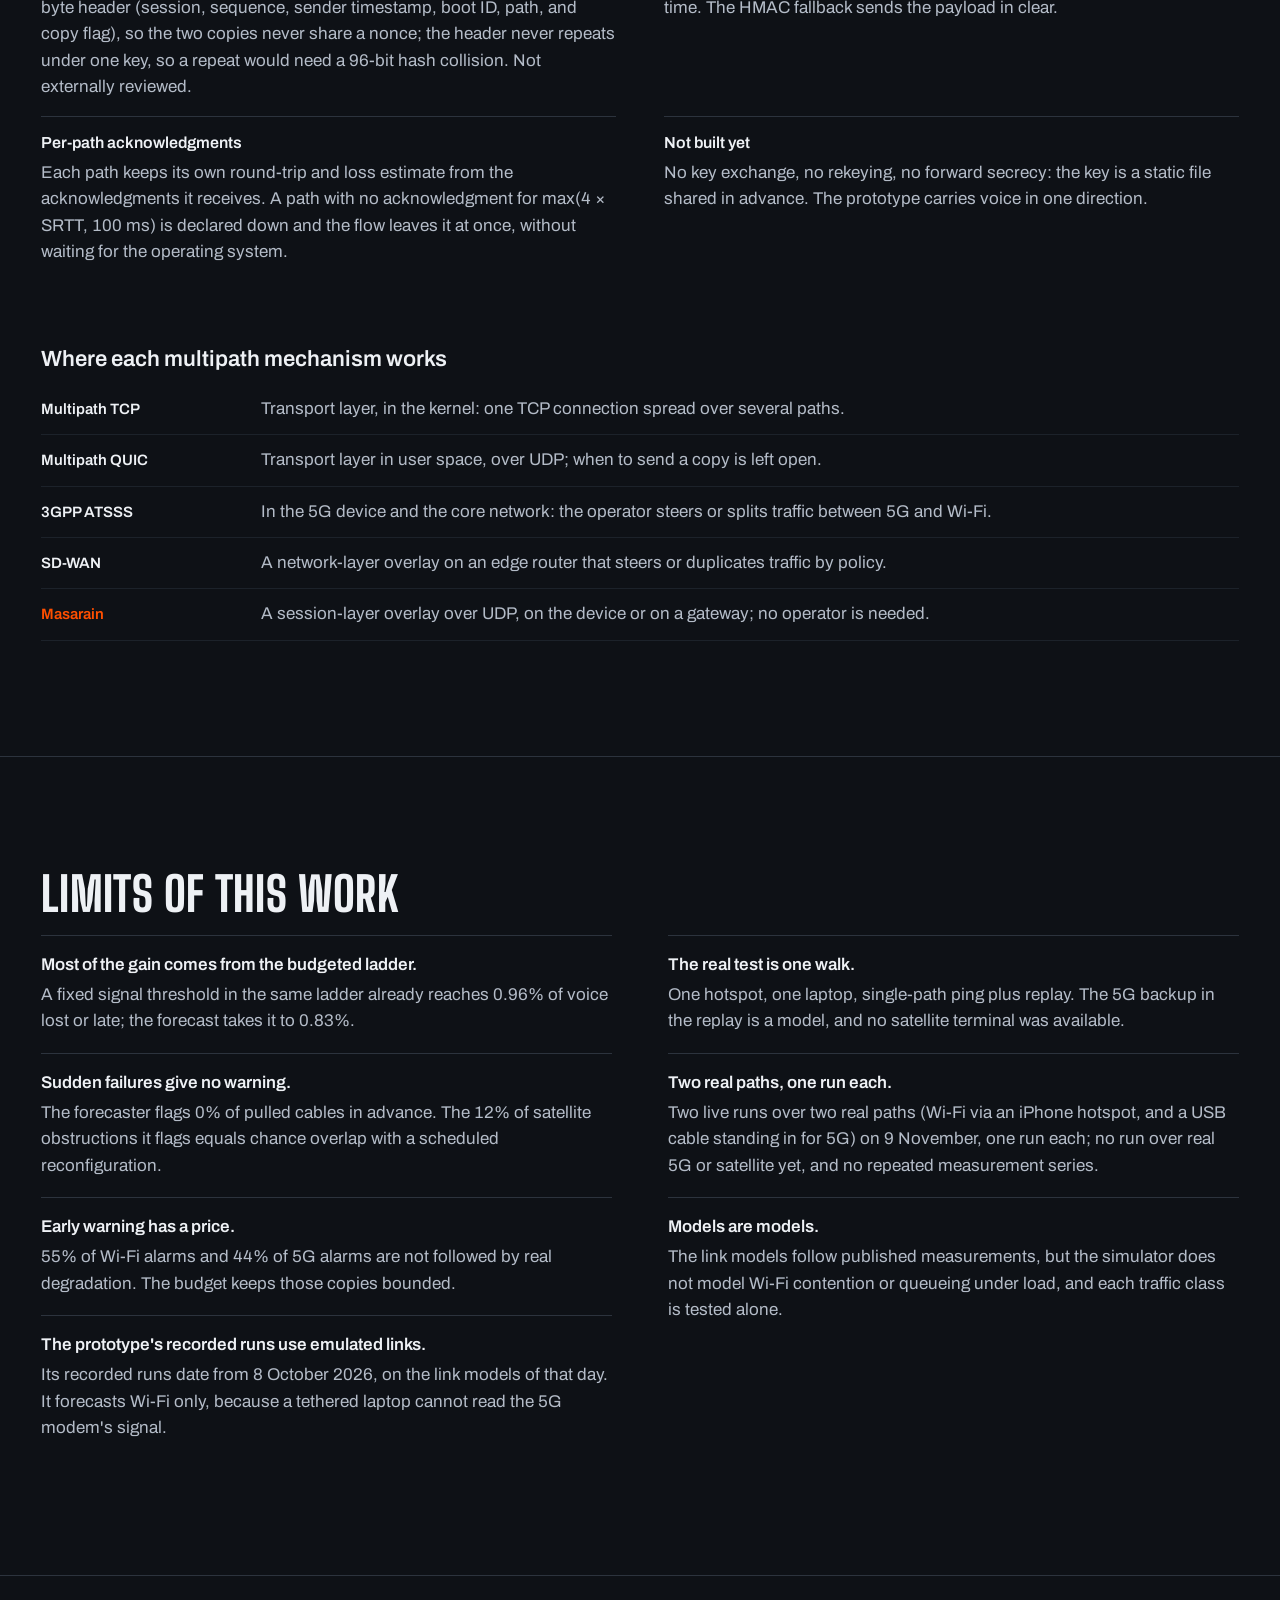
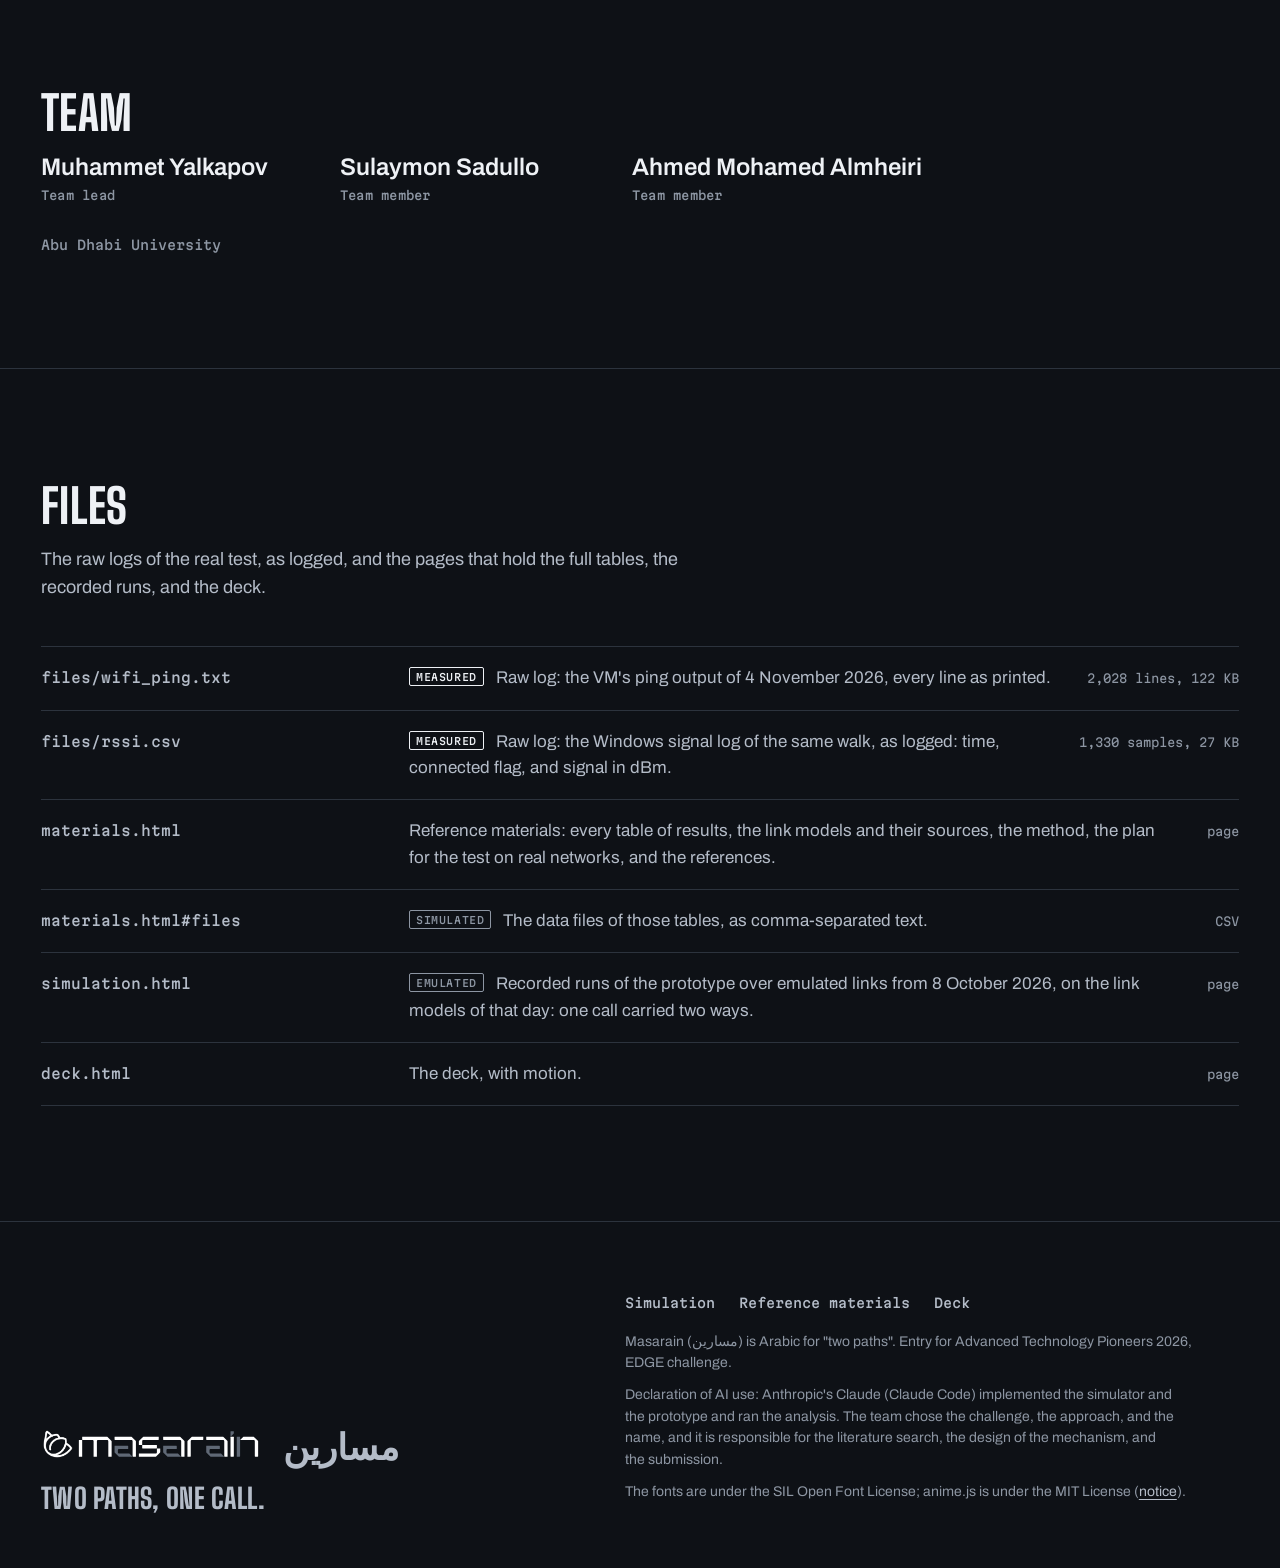
==== commit f11aa694: "Add a Use cases page: eight places where Masarain fits best Each use case is a split screen of the s" ====
--- a/index.html
+++ b/index.html
@@ -561,6 +561,7 @@
       <a href="#results">Results</a>
       <a href="#method">Method</a>
       <a href="#how">How it works</a>
+      <a href="use-cases.html">Use cases</a>
       <a href="#limits">Limits</a>
       <a href="#team">Team</a>
       <a href="#files">Files</a>
@@ -569,7 +570,7 @@
       <summary>Menu</summary>
       <nav aria-label="Site">
         <a href="#capture">Real test</a><a href="#results">Results</a><a href="#method">Method</a><a href="#how">How it works</a>
-        <a href="#limits">Limits</a><a href="#team">Team</a><a href="#files">Files</a><a href="simulation.html">Open the simulation</a>
+        <a href="use-cases.html">Use cases</a><a href="#limits">Limits</a><a href="#team">Team</a><a href="#files">Files</a><a href="simulation.html">Open the simulation</a>
       </nav>
     </details>
     <a class="btn btn--ink nav-cta" href="simulation.html">Open the simulation</a>
